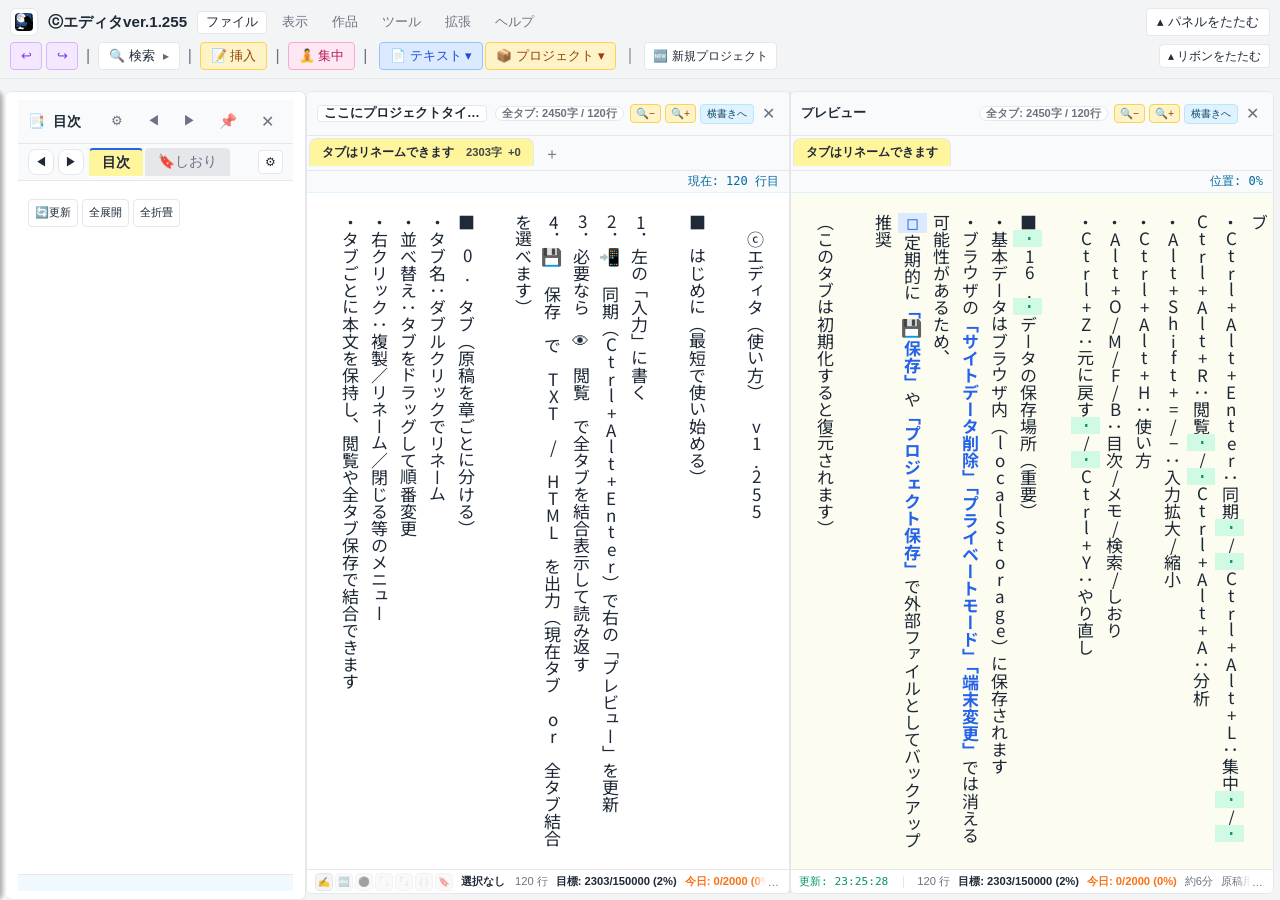
==== index.html @ 67fa09de "v1.255: コンテキストメニュー閉じ・スクロールバー重なり修正・目次グループ対応 - グループ追加時にコンテキストメニューを先に閉じるよう修正 - タブスクロールバーにpadding-bottom" ====
<!DOCTYPE html>
<html lang="ja">
<head>
<script>(function(){try{document.documentElement.classList.add('cc-boot');}catch(e){}})();</script>
<meta charset="UTF-8">
<link rel="icon" type="image/png" sizes="16x16" href="icons/favicon-16.png">
<link rel="icon" type="image/png" sizes="32x32" href="icons/favicon-32.png">
<link rel="apple-touch-icon" sizes="192x192" href="icons/icon-192.png">
<meta name="viewport" content="width=device-width, initial-scale=1.0">
<title>ⓒエディタ v1.255</title>
<link href="https://fonts.googleapis.com/css2?family=Shippori+Mincho&family=Noto+Sans+JP&family=Zen+Old+Mincho&family=M+PLUS+Rounded+1c&family=Yuji+Syuku&display=swap" rel="stylesheet">

<style>
    
/* ===== Boot (prevent panel flicker on load) ===== */
html.cc-boot #structure-panel,
html.cc-boot #character-panel,
html.cc-boot #world-panel,
html.cc-boot #terms-panel,
html.cc-boot #memo-panel,
html.cc-boot #outline-panel,
html.cc-boot #search-panel,
html.cc-boot #resizer-structure,
html.cc-boot #resizer-character,
html.cc-boot #resizer-world,
html.cc-boot #resizer-terms,
html.cc-boot #resizer-memo,
html.cc-boot #resizer-outline,
html.cc-boot #resizer-search {
  transition: none !important;
}

/* ===== Unified panel header controls ===== */
  /* Hide '左右入替' button; accessible via header right-click menu */
  .panel-swap-btn{ display:none !important; }

  /* Panel header context menu (for hidden utilities like 左右切替) */
  #cc-panel-header-menu{
    position: fixed;
    z-index: 99999;
    min-width: 160px;
    background: var(--panel-bg);
    border: 1px solid var(--border-color);
    border-radius: 10px;
    box-shadow: 0 10px 30px rgba(0,0,0,0.12);
    padding: 6px;
    display: none;
  }
  body.theme-dark #cc-panel-header-menu{ box-shadow: 0 12px 34px rgba(0,0,0,0.45); }
  #cc-panel-header-menu .cc-menu-item{
    width: 100%;
    display:flex;
    align-items:center;
    justify-content: space-between;
    gap: 10px;
    padding: 8px 10px;
    border: 1px solid transparent;
    border-radius: 8px;
    background: transparent;
    cursor: pointer;
    font-size: 0.85rem;
    color: var(--text-color);
  }
  #cc-panel-header-menu .cc-menu-item:hover{
    background: rgba(0,0,0,0.04);
    border-color: rgba(0,0,0,0.08);
  }
  body.theme-dark #cc-panel-header-menu .cc-menu-item:hover{
    background: rgba(255,255,255,0.06);
    border-color: rgba(255,255,255,0.10);
  }
  #cc-panel-header-menu .cc-menu-hint{ color: var(--text-muted); font-size: 0.75rem; }
.settings-section{
  border: none;
  border-radius: 0;
  padding: 0;
  margin-bottom: 14px;
  background: transparent;
}
body.theme-dark .settings-section{ background: transparent; }
.settings-section summary{
  cursor: pointer;
  font-weight: 700;
  font-size: 0.85rem;
  list-style: none;
  display:flex;
  align-items:center;
  gap:8px;
  padding: 2px 0 4px;
}
.settings-section summary::-webkit-details-marker{ display:none; }
.settings-section summary::before{
  content: '▸';
  display:inline-block;
  transform: translateY(-1px);
  transition: transform 0.2s ease;
  color: var(--text-muted);
}
.settings-section[open] summary::before{ transform: rotate(90deg); }
.settings-section-body{
  margin-top: 4px;
  display:flex;
  flex-direction: row;
  flex-wrap: wrap;
  align-items: flex-start;
  gap: 12px;
}
.settings-section .setting-group{ margin: 0; }
.setting-subtitle{
  font-size: 0.82rem;
  font-weight: 700;
  color: var(--text-muted);
  margin: 2px 0 6px;
}
.panel-header{
  padding: var(--panel-header-padding-y) var(--panel-header-padding-x);
  height: var(--panel-header-height);
  min-height: var(--panel-header-height);
  box-sizing: border-box;
  line-height: 1;
  border-bottom: 1px solid var(--border-color);
  font-weight: bold;
  display:flex;
  justify-content: space-between;
  align-items:center;
  font-size: 0.85rem;
  flex-wrap: nowrap;
  gap: 6px;
}


.panel-header > span{ display:inline-flex; align-items:center; gap:6px; line-height:1; }
.panel-controls{
  display:flex;
  align-items:center;
  gap: 6px;
  flex-wrap: nowrap;
}
.panel-controls .panel-neighbor-swap-btn{
  font-size: 0.8rem;
  letter-spacing: -1px;
}

/* Icon/utility buttons in headers */
.btn.panel-icon-btn,
.panel-header .panel-icon-btn,
.panel-pin-btn.panel-icon-btn,
.panel-close-btn.panel-icon-btn{
  min-width: 30px;
  height: 30px;
  padding: 0 8px;
  display: inline-flex;
  align-items: center;
  justify-content: center;
  line-height: 1;
  border-radius: 8px;
}
.panel-header .panel-icon-btn{ background: transparent; border:1px solid transparent; color: var(--text-muted); cursor:pointer; }
.panel-header .panel-icon-btn:hover{ background: rgba(0,0,0,0.04); border-color: rgba(0,0,0,0.08); }
body.theme-dark .panel-header .panel-icon-btn:hover{ background: rgba(255,255,255,0.06); border-color: rgba(255,255,255,0.10); }

/* Save button icon baseline fix */
.btn .btn-icn{
  display:inline-flex;
  align-items:center;
  justify-content:center;
  line-height:1;
  transform: translateY(-1px);
}
.btn .btn-text{ line-height:1.2; }
.btn.btn-save{
  display:inline-flex;
  align-items:center;
  justify-content:center;
  gap: 6px;
}

:root {
        --active-tab-bg: #fff59d;
        --active-tab-border: #f59e0b;
        --active-tab-text: var(--text-color);
        --bg-color: #f3f4f6; --panel-bg: #ffffff; --border-color: #e5e7eb;
        --preview-bg-color: #fdfcf0; --text-color: #1f2937; --text-muted: #6b7280;
        --header-bg: #f3f4f6; --pane-header-bg: #f9fafb;
        --col-zen-bg: #dbeafe; --col-zen-tx: #2563eb;
        --col-han-bg: #d1fae5; --col-han-tx: #059669;
        --col-mute-bg: transparent; --col-mute-tx: #d1d5db;
        --col-sym-bg: #ede9fe; --col-sym-tx: #7c3aed;
        --layout-padding: 6px;
        --layout-gap: 0px;
        --dock-top: 46px;
        --divider-size: 2px;
        --divider-hit-area: 10px;
        --panel-header-height: 44px;
        --panel-header-padding-y: 8px;
        --panel-header-padding-x: 10px;
        --panel-toolbar-height: 34px;
        --panel-toolbar-padding-y: 4px;
        --panel-toolbar-padding-x: 10px;
        --panel-body-padding-top: 18px;
        --panel-body-pad: 18px 10px 10px 10px;
    }
    body.theme-dark {
        /* ensure character header+toolbar use same tone in dark theme */
        --pane-character-head-strong: var(--pane-character-head);
        --bg-color: #1f2937; --panel-bg: #374151; --border-color: #4b5563;
        --preview-bg-color: #2d3748; --text-color: #f3f4f6; --text-muted: #9ca3af;
        --header-bg: #111827; --pane-header-bg: #4b5563;
        --col-zen-bg: #1e3a5f; --col-zen-tx: #93c5fd;
        --col-han-bg: #14532d; --col-han-tx: #86efac;
        --col-mute-bg: transparent; --col-mute-tx: #6b7280;
        --col-sym-bg: #4c1d95; --col-sym-tx: #c4b5fd;
    }
    body.theme-sepia {
        --bg-color: #f5f0e1; --panel-bg: #faf6eb; --border-color: #d4c4a8;
        --preview-bg-color: #fdf8e8; --text-color: #5c4b37; --text-muted: #8b7355;
        --header-bg: #ebe3d0; --pane-header-bg: #f0e8d8;
    }
    body.theme-blue {
        --bg-color: #e0f2fe; --panel-bg: #f0f9ff; --border-color: #7dd3fc;
        --preview-bg-color: #f0f9ff; --text-color: #0c4a6e; --text-muted: #0369a1;
        --header-bg: #bae6fd; --pane-header-bg: #e0f2fe;
    }
    body.theme-green {
        --bg-color: #dcfce7; --panel-bg: #f0fdf4; --border-color: #86efac;
        --preview-bg-color: #f0fdf4; --text-color: #14532d; --text-muted: #166534;
        --header-bg: #bbf7d0; --pane-header-bg: #dcfce7;
    }
    * { box-sizing: border-box; }
    body {
        margin: 0; padding: 0; font-family: "Helvetica Neue", Arial, sans-serif;
        background: var(--bg-color); color: var(--text-color);
        height: 100vh; overflow: hidden; display: flex; flex-direction: column;
    }
    body.scroll-mode { height: auto; overflow-y: auto; display: block; }
    body.allow-scroll { height: auto; overflow-y: auto; }
    body.focus-mode header, body.focus-mode .controls-wrapper, body.focus-mode .pane-header,
    body.focus-mode .pane-subheader, body.focus-mode #outline-panel { display: none !important; }
    body.focus-mode #pane-preview { display: none !important; }
    body.focus-mode .main-container { padding: 0; }
    body.focus-mode .pane { border-radius: 0; border: none; }
    body.focus-mode #pane-input { flex: 1; width: 100%; padding-bottom: 40px; }
    body.focus-mode #pane-input .pane-footer {
        display: flex !important;
        position: fixed;
        bottom: 0;
        left: 0;
        right: 0;
        transform: none;
        background: rgba(0,0,0,0.8);
        color: white;
        padding: 8px 16px;
        border-radius: 0;
        font-size: 0.75rem;
        z-index: 9998;
        gap: 12px;
        justify-content: center;
    }
    body.focus-mode #pane-input .pane-footer span { color: white; }
    /* v1.238: 選択ツールボタンは集中モード用のスタイルで上書き（白on白を防止） */
    body.focus-mode #pane-input .pane-footer .selection-tool-body button {
        background: rgba(255,255,255,0.12);
        border-color: rgba(255,255,255,0.25);
        color: rgba(255,255,255,0.95);
    }
    body.focus-mode #pane-input .pane-footer .selection-tool-body button:disabled {
        background: rgba(255,255,255,0.05);
        border-color: rgba(255,255,255,0.1);
        color: rgba(255,255,255,0.3);
        opacity: 1;
    }
    body.focus-mode #pane-preview .pane-footer { display: none !important; }
    body.focus-mode #pane-input .pane-footer .footer-right.is-overflowing::after {
        background: linear-gradient(to right, transparent, rgba(0,0,0,0.8) 50%); color: white;
    }
    .focus-exit-hint {
        position: fixed; bottom: 50px; left: 50%; transform: translateX(-50%);
        background: rgba(0,0,0,0.7); color: white; padding: 8px 16px;
        border-radius: 20px; font-size: 0.8rem; z-index: 9999; display: none;
        opacity: 1; transition: opacity 0.5s ease-out;
    }
    .focus-exit-hint.fade-out { opacity: 0; pointer-events: none; }
    body.focus-mode .focus-exit-hint { display: block; }
    .focus-exit-btn {
        position: fixed;
        top: 10px;
        right: 12px;
        z-index: 9999;
        display: none;
        align-items: center;
        justify-content: center;
        width: 32px;
        height: 32px;
        border-radius: 50%;
        border: 1px solid rgba(255,255,255,0.4);
        background: rgba(0,0,0,0.7);
        color: #fff;
        font-size: 1rem;
        cursor: pointer;
    }
    .focus-exit-btn:hover { background: rgba(0,0,0,0.85); }
    body.focus-mode .focus-exit-btn { display: inline-flex; }

    header {
        background: var(--header-bg);
        padding: 8px 10px;
        display: flex;
        flex-direction: column;
        align-items: stretch;
        flex-shrink: 0;
        border-bottom: 1px solid var(--border-color);
        z-index: 100;
        gap: 6px;
    }
    body.scroll-mode header { position: sticky; top: 0; box-shadow: 0 2px 4px rgba(0,0,0,0.1); }
    h1 { margin: 0; font-size: 1.0rem; color: var(--text-color); margin-right: 15px; }
    .header-left, .header-right { display: flex; align-items: center; flex-wrap: wrap; gap: 4px; }
    .ribbon-row {
        display: flex;
        align-items: center;
        justify-content: space-between;
        gap: 12px;
    }
    .ribbon-left {
        display: flex;
        align-items: center;
        gap: 10px;
        min-width: 0;
        flex: 1;
    }
    .app-icon {
        width: 28px;
        height: 28px;
        border-radius: 6px;
        border: 1px solid var(--border-color);
        background: var(--panel-bg);
        display: inline-flex;
        align-items: center;
        justify-content: center;
        padding: 0;
        cursor: pointer;
        flex-shrink: 0;
    }
    .app-icon img { width: 18px; height: 18px; display: block; border-radius: 4px; }

    .app-icon-img { width: 18px; height: 18px; display: block; border-radius: 4px; }
    .app-icon.has-img .app-emoji-icon { display: none; }
    .app-icon.no-img .app-icon-img { display: none; }
    .app-title {
        font-weight: 600;
        font-size: 0.95rem;
        color: var(--text-color);
        max-width: 280px;
        overflow: hidden;
        text-overflow: ellipsis;
        white-space: nowrap;
    }
    .ribbon-menu {
        display: flex;
        align-items: center;
        flex-wrap: wrap;
        gap: 6px;
        color: var(--text-muted);
        font-size: 0.8rem;
    }
    .ribbon-menu-btn {
        padding: 2px 8px;
        border-radius: 4px;
        border: 1px solid transparent;
        background: transparent;
        color: inherit;
        cursor: pointer;
        font-size: 0.8rem;
        transition: background-color 120ms ease, border-color 120ms ease, color 120ms ease;
    }
    .ribbon-menu-btn:hover {
        background: rgba(0,0,0,0.04);
        border-color: var(--border-color);
        color: var(--text-color);
    }
    .ribbon-menu-btn.active {
        background: var(--panel-bg);
        border-color: var(--border-color);
        color: var(--text-color);
    }
    .ribbon-menu-item {
        padding: 2px 6px;
        border-radius: 4px;
        color: var(--text-muted);
    }
    .ribbon-section {
        display: flex;
        align-items: center;
        flex-wrap: wrap;
        gap: 6px;
    }
    .ribbon-section[data-section]:not(.ribbon-home):not(.is-active) { display: none; }
    .ribbon-section.is-active { display: flex; }
    .ribbon-section + .ribbon-section {
        border-top: 1px solid var(--border-color);
        padding-top: 6px;
    }
    .ribbon-group {
        display: flex;
        align-items: center;
        flex-wrap: wrap;
        gap: 4px;
    }
    .ribbon-settings-select{
        display:flex;
        align-items:center;
        gap: 6px;
        padding: 2px 6px;
        background: var(--panel-bg);
        border: 1px solid var(--border-color);
        border-radius: 6px;
        font-size: 0.75rem;
        color: var(--text-muted);
    }
    .ribbon-settings-select label{
        font-weight: 700;
        font-size: 0.72rem;
        color: var(--text-muted);
    }
    .ribbon-settings-select select{
        min-width: 140px;
        padding: 2px 6px;
        border: 1px solid var(--border-color);
        border-radius: 6px;
        background: var(--panel-bg);
        color: var(--text-color);
        font-size: 0.75rem;
    }
    /* View 内のカテゴリ（入力/プレビュー / パネル）を 1グループ内で共存させる */
    .ribbon-view-pack{ gap: 10px; }
    .ribbon-subgroup{
        display: flex;
        align-items: center;
        flex-wrap: wrap;
        gap: 4px;
    }

    .ribbon-group-label{
        font-size: 0.75rem;
        color: var(--text-muted);
        padding: 2px 6px;
        border: 1px solid var(--border-color);
        border-radius: 999px;
        background: rgba(0,0,0,0.03);
        margin-right: 2px;
        user-select: none;
        white-space: nowrap;
    }

    .ribbon-separator {
        color: var(--text-muted);
        margin: 0 4px;
    }
    .ribbon-home {
        justify-content: space-between;
        width: 100%;
    }
    .ribbon-home-left {
        display: flex;
        align-items: center;
        flex-wrap: wrap;
        gap: 4px;
    }
    .ribbon-toggle { white-space: nowrap; }
    .ribbon-home-toggle {
        padding: 2px 8px !important;
        height: 24px !important;
        min-width: 24px;
        font-size: 0.75rem !important;
        margin-left: auto;
    }
    body.ribbon-collapsed .ribbon-section:not(.ribbon-home) { display: none; }
    body.ribbon-collapsed .ribbon-home { border-top: none; padding-top: 0; }
    body.ribbon-ultra-collapsed .ribbon-row { display: none; }
    body.ribbon-ultra-collapsed .ribbon-section:not(.ribbon-home) { display: none; }
    body.ribbon-ultra-collapsed .ribbon-home { border-top: none; padding-top: 0; }

    /* --- Ribbon inline slot (Insert の右横で入れ替える領域) --- */
    .ribbon-inline-slot {
        display: inline-flex;
        align-items: center;
        gap: 4px;
        flex-wrap: wrap;
        margin-left: 4px;
        min-width: 0;
    }
    .ribbon-inline-slot .ribbon-group {
        display: inline-flex;
        align-items: center;
        gap: 4px;
        flex-wrap: wrap;
    }

    /* 折りたたみ（パネル）: Insert右側の領域を隠す */
    body.ribbon-collapsed #ribbon-inline-slot { display: none; }

    /* 超折りたたみ（リボン）: 上段メニューは消すが、ホーム左（Undo〜挿入）は残す */
    body.ribbon-ultra-collapsed #ribbon-inline-slot { display: none; }

    /* ファイル系ボタンは「挿入の右横」に出すと高さが増えやすいので、スロット内では装飾を軽量化 */
    #ribbon-inline-slot .header-file-group{
        background: transparent;
        padding: 0;
        border-radius: 0;
        margin-left: 0;
        height: 28px;
        align-items: center;
    }
    #ribbon-inline-slot .header-file-dropdown{
        height: 28px;
    }
    #ribbon-inline-slot .header-file-dropdown > .btn{
        height: 28px;
    }
    #ribbon-inline-slot{
        min-height: 28px;
    }

    /* Undo/Redo はアイコンボタンとしてサイズを揃える */
    .btn-undo {
        width: 32px;
        padding: 0 !important;
        justify-content: center;
        font-size: 1rem;
    }


    .btn {
        background: var(--panel-bg); border: 1px solid var(--border-color); padding: 4px 10px;
        cursor: pointer; border-radius: 4px; font-size: 0.8rem; color: var(--text-color);
        transition: all 0.2s; display: inline-flex; align-items: center; gap: 4px;
        height: 28px; line-height: 1; white-space: nowrap;
    }
    .btn:hover {
        background: var(--pane-header-bg);
        border-color: #6b7280;
        box-shadow: 0 1px 2px rgba(0,0,0,0.08);
    }
    .btn:active { transform: translateY(0.5px); }
    .btn:focus-visible { outline: 2px solid rgba(0,0,0,0.18); outline-offset: 1px; }
    .btn.active { background: #e5e7eb; font-weight: bold; border-color: #6b7280; }
    body.theme-dark .btn.active { background: #4b5563; }
    .btn-update { background: #e0f2fe; color: #0369a1; border-color: #7dd3fc; font-weight: bold; }
    .btn-update:hover { background: #bae6fd; }
    .btn-sync { background: #fef9c3; color: #854d0e; border-color: #fde047; font-weight: bold; }
    .btn-sync:hover { background: #fef08a; }
    .btn-save { background: #2563eb; color: white; border: 1px solid #1d4ed8; }
    .btn-save:hover { background: #1d4ed8; color: white; }
    .btn-text-file { background: #dbeafe; color: #1d4ed8; border-color: #93c5fd; }
    .btn-text-file:hover { background: #bfdbfe; }
    .btn-project-file { background: #fef3c7; color: #92400e; border-color: #fcd34d; }
    .btn-project-file:hover { background: #fde68a; }
    .header-file-group {
        display: inline-flex;
        gap: 2px;
        background: var(--pane-header-bg);
        border-radius: 6px;
        padding: 2px;
        margin-left: 4px;
    }
    .header-file-dropdown {
        position: relative;
        display: inline-block;
    }
    .header-file-dropdown-content {
        display: none;
        position: absolute;
        top: 100%;
        left: 0;
        min-width: 140px;
        background: var(--panel-bg);
        border: 1px solid var(--border-color);
        border-radius: 6px;
        box-shadow: 0 4px 12px rgba(0,0,0,0.15);
        z-index: 1000;
        padding: 4px 0;
    }
    .header-file-dropdown.open .header-file-dropdown-content {
        display: block;
    }
    .header-file-dropdown-content .dropdown-item {
        padding: 8px 12px;
        cursor: pointer;
        font-size: 0.85rem;
        display: flex;
        align-items: center;
        gap: 6px;
    }
    .header-file-dropdown-content .dropdown-item:hover {
        background: var(--pane-header-bg);
    }
    /* Panel move dropdown */
    .panel-move-dropdown {
        position: relative;
        display: inline-block;
    }
    .panel-move-dropdown-content {
        display: none;
        position: absolute;
        top: 100%;
        left: 0;
        min-width: 180px;
        background: var(--panel-bg);
        border: 1px solid var(--border-color);
        border-radius: 6px;
        box-shadow: 0 4px 12px rgba(0,0,0,0.15);
        z-index: 1000;
        padding: 4px 0;
    }
    .panel-move-dropdown.open .panel-move-dropdown-content {
        display: block;
    }
    .panel-move-dropdown-content .dropdown-item {
        padding: 6px 12px;
        cursor: pointer;
        font-size: 0.8rem;
        display: flex;
        align-items: center;
        justify-content: space-between;
        gap: 8px;
    }
    .panel-move-dropdown-content .dropdown-item:hover {
        background: var(--pane-header-bg);
    }
    .panel-move-dropdown-content .dropdown-item .move-direction {
        font-size: 0.7rem;
        color: var(--text-muted);
    }
    .btn-reset-input {
        background: #fee2e2; color: #b91c1c; border: 1px solid #fecaca;
        font-weight: bold; padding: 4px 8px;
    }
    .btn-reset-input:hover { background: #fecaca; color: #991b1b; }
    .btn-undo { background: #f3e8ff; color: #7c3aed; border-color: #d8b4fe; }
    .btn-undo:hover { background: #ede9fe; }
    .btn-apply { background: #dcfce7; color: #166534; border-color: #86efac; font-size: 0.7rem; padding: 2px 6px; height: 22px; }
    .btn-apply:hover { background: #bbf7d0; }
    .btn-apply-all { background: #fef3c7; color: #92400e; border-color: #fcd34d; font-weight: bold; }
    .btn-apply-all:hover { background: #fde68a; }
    .btn-focus { background: #fce7f3; color: #be185d; border-color: #f9a8d4; }
    .btn-focus:hover { background: #fbcfe8; }
    .btn-focus.active { background: #be185d; color: white; }
    .btn-analysis { background: #dbeafe; color: #1d4ed8; border-color: #93c5fd; font-weight: bold; }
    .btn-analysis:hover { background: #bfdbfe; }
    .btn-export { background: #fef3c7; color: #92400e; border-color: #fcd34d; font-size: 0.7rem; padding: 2px 6px; }
    .btn-import { background: #e0e7ff; color: #3730a3; border-color: #a5b4fc; font-size: 0.7rem; padding: 2px 6px; }
    #file-input, #settings-file-input, #project-file-input { display: none; }

    .dropdown { position: relative; display: inline-block; }
    .dropdown-btn { background: #fef3c7; color: #92400e; border-color: #fcd34d; }
    .dropdown-content {
        display: none; position: absolute; top: 100%; left: 0;
        background: var(--panel-bg); border: 1px solid var(--border-color);
        border-radius: 4px; box-shadow: 0 2px 8px rgba(0,0,0,0.15);
        z-index: 300; min-width: 160px;
    }
    .dropdown-content.show { display: block; }
    .dropdown-content button {
        display: block; width: 100%; padding: 8px 12px; border: none;
        background: transparent; text-align: left; cursor: pointer;
        font-size: 0.85rem; color: var(--text-color);
    }
    .dropdown-content button:hover { background: #e0f2fe; }
    .dropdown-content a {
        display: block; width: 100%; padding: 8px 12px; border: none;
        background: transparent; text-align: left; cursor: pointer;
        font-size: 0.85rem; color: var(--text-color); text-decoration: none;
    }
    .dropdown-content a:hover { background: #e0f2fe; }
    .sync-dropdown:hover .sync-dropdown-content { display: block; }

    .controls-wrapper { padding: var(--layout-padding) var(--layout-padding) 0 var(--layout-padding); display: flex; flex-direction: column; gap: 6px; flex-shrink: 0; }
    .control-panel {
        background: var(--panel-bg); border: 1px solid var(--border-color); border-radius: 6px;
        padding: 8px 12px; font-size: 0.85rem; display: none;
        box-shadow: 0 1px 2px rgba(0,0,0,0.05); position: relative;
    }
    .control-panel.open { display: flex; animation: slideDown 0.2s ease-out; }
    @keyframes slideDown { from { opacity: 0; transform: translateY(-5px); } to { opacity: 1; transform: translateY(0); } }
    .panel-action-buttons {
        position: absolute; top: 4px; right: 8px; display: flex; align-items: center;
        gap: 6px; z-index: 2;
    }
    .panel-close-btn,
    .panel-pin-btn {
        background: transparent; border: none; color: var(--text-muted); cursor: pointer;
        font-size: 1rem; padding: 4px 6px; line-height: 1; min-width: 22px;
    }
    .panel-close-btn:hover { color: #dc2626; }
    .panel-pin-btn { font-size: 0.9rem; opacity: 0.7; }
    .panel-pin-btn:hover { opacity: 1; }
    .panel-pin-btn.pinned { color: #dc2626; opacity: 1; }

    .panel-drag-handle { cursor: move; }
    .panel-drag-handle.dragging { opacity: 0.6; }


    .panel-dnd-dropzone.drag-over { outline: 2px dashed var(--border-color); outline-offset: -4px; }
    #search-match-info { font-weight: bold; color: #15803d; min-width: 60px; text-align: center; }
    .btn-search-exec { background: #dcfce7; color: #166534; border-color: #86efac; font-weight: bold; }
    .btn-search-reset {
        background: #fee2e2; color: #b91c1c; border: 1px solid #fecaca;
        font-weight: bold;
    }
    .btn-search-reset:hover { background: #fecaca; color: #991b1b; }
    .search-meta { color: var(--text-muted); font-size: 0.85em; }

    #help-bar { background: #fffbeb; border: 1px solid #fcd34d; color: #92400e; line-height: 1.8; flex-direction: column; padding-right: 48px; order: 1; max-height: calc(100vh - 120px); overflow-y: auto; -webkit-overflow-scrolling: touch; }
    #help-bar.open { display: flex; }
    body.theme-dark #help-bar { background: #451a03; border-color: #854d0e; color: #fcd34d; }
    .help-section { margin-bottom: 12px; }
    .help-section:last-child { margin-bottom: 0; }
    .help-title { font-weight: bold; font-size: 0.9rem; margin-bottom: 4px; border-bottom: 1px dashed #fcd34d; padding-bottom: 2px; }

    #settings-bar { margin-bottom: 0; flex-wrap: wrap; gap: 12px; font-size: 0.8rem; padding: 8px 10px 72px; padding-right: 14px; order: 3; max-height: calc(100vh - 100px); overflow-y: auto; position: relative; }
    #settings-bar .panel-action-buttons { right: 2px; }
    .settings-section{ display:block; }
    .setting-group { display: flex; flex-direction: column; gap: 4px; border-right: 1px solid var(--border-color); padding-right: 12px; }
    .setting-group:last-child { border-right: none; }
    .setting-title { font-weight: bold; color: var(--text-muted); margin-bottom: 2px; font-size: 0.75rem; display: flex; align-items: center; gap: 6px; }
    .setting-row { display: flex; align-items: center; gap: 8px; flex-wrap: wrap; }
    .setting-row.vertical { flex-direction: column; align-items: flex-start; gap: 6px; }
    input[type="number"] { width: 50px; }
    .settings-actions {
        position: sticky;
        right: 8px;
        bottom: 8px;
        margin-top: auto;
        display: flex;
        flex-direction: column;
        align-items: flex-end;
        align-self: flex-end;
        gap: 4px;
        text-align: right;
        background: var(--panel-bg);
        padding: 6px;
        border-radius: 6px;
        margin-left: auto;
        z-index: 2;
        box-shadow: 0 4px 12px rgba(0,0,0,0.08);
    }
    .settings-actions-row {
        display: flex; gap: 8px; flex-direction: column;
        align-items: flex-end; justify-content: flex-end;
    }
    .settings-actions-row .btn-apply-all { margin-top: auto; }
    .settings-action-btn { min-width: 140px; justify-content: center; }

    .main-container { display: flex; flex: 1; gap: var(--layout-gap); overflow-x: auto; overflow-y: hidden; overscroll-behavior-x: contain; -webkit-overflow-scrolling: touch; padding: var(--layout-padding); position: relative; max-width: 100vw; width: 100%; box-sizing: border-box; }
    .pane-stack { display: flex; flex: 1; min-width: 0; min-height: 0; gap: 0; }
    .pane-stack.reverse-row { /* flex-direction: row-reverse; */ }
/* reverse-row は order で入れ替えるので flex-direction は変えない */
/* .pane-stack.reverse-row uses order property for swapping */
    body.scroll-mode .main-container { overflow: visible; height: auto; max-height: none; width: 100%; max-width: 100vw; }
    body.scroll-mode .pane-stack { flex-direction: column; width: 100%; }
    body.scroll-mode .pane-stack.reverse-col { flex-direction: column-reverse; }

    .pane {
        flex: 1 1 auto; display: flex; flex-direction: column;
        background: var(--panel-bg); border: 1px solid var(--border-color); border-radius: 6px;
        min-width: 0; min-height: 0; overflow: hidden; position: relative;
    }
    #pane-input { order: 1; }
    #pane-preview { order: 3; }
    .pane-resizer { order: 2; }
    .pane-stack.reverse-row #pane-input { order: 3; }
    .pane-stack.reverse-row #pane-preview { order: 1; }
    .pane.hidden { display: none !important; }
    body.scroll-mode .pane-stack .pane { flex: none; margin-bottom: 15px; min-height: 240px; width: 100%; max-width: 100%; }
    body.scroll-mode .pane-stack .pane:last-child { margin-bottom: 0; }

    /* Pane Resizer */
    .pane-resizer {
        width: var(--divider-hit-area); cursor: col-resize;
        position: relative; flex-shrink: 0; z-index: 5000;
        margin: 0 calc(-1 * (var(--divider-hit-area) / 2));
        display: flex; align-items: center; justify-content: center;
        
        pointer-events: auto;
background: transparent;
    }
    .pane-resizer::before {
        content: "";
        width: var(--divider-size);
        height: 100%;
        background: var(--border-color);
        border-radius: 999px;
    }
    .pane-resizer:hover::before,
    .pane-resizer.resizing::before { background: #3b82f6; }
    body.scroll-mode .pane-stack .pane-resizer {
        width: 100%;
        height: var(--divider-hit-area);
        cursor: row-resize;
        margin: calc(-1 * (var(--divider-hit-area) / 2)) 0;
    }
    body.scroll-mode .pane-stack .pane-resizer::before {
        width: 100%;
        height: var(--divider-size);
    }

    .dock-resizer {
        width: var(--divider-hit-area); cursor: col-resize;
        position: relative; flex-shrink: 0; z-index: 5000;
        margin: 0 calc(-1 * (var(--divider-hit-area) / 2));
        display: none; align-items: center; justify-content: center;
        background: transparent;
    
        pointer-events: auto;
}
    .dock-resizer::before {
        content: "";
        width: var(--divider-size);
        height: 100%;
        background: var(--border-color);
        border-radius: 999px;
    }
    .dock-resizer:hover::before,
    .dock-resizer.resizing::before { background: #3b82f6; }


    /* ===== Modal open: prevent resizer lines from appearing above dialogs ===== */
    body.cc-modal-open .pane-resizer,
    body.cc-modal-open .dock-resizer,
    body.cc-modal-open .dynamic-dock-resizer {
        pointer-events: none !important;
    }
    body.cc-modal-open .pane-resizer::before,
    body.cc-modal-open .dock-resizer::before {
        opacity: 0 !important;
    }

    /* ドック境界の誤操作を減らす（プレビュー｜メモ の境界を優先） */
    #resizer-memo { z-index: 20; }
    #resizer-memo-outline { z-index: 8; width: calc(var(--divider-hit-area) - 6px); }


    .pane-header {
        background: var(--pane-header-bg); padding: 0 10px; color: var(--text-muted); height: 28px;
        display: flex; justify-content: flex-start; align-items: center;
        border-bottom: 1px solid var(--border-color); flex-shrink: 0;
    }
    .pane-title { display: flex; align-items: center; gap: 8px; min-width: 0; flex: 1;}
    .pane-header h2 { margin: 0; font-size: 0.8rem; font-weight: bold; flex: 1; min-width: 0; overflow: hidden;}
    .novel-title-name {
        font-weight: bold; color: var(--text-color);
        background: var(--panel-bg); border: 1px solid var(--border-color);
        border-radius: 4px; padding: 1px 6px;
        cursor: text;
        width: fit-content;
		max-width: 100%;
		min-width: 0;
        overflow: hidden;
        text-overflow: ellipsis;
        white-space: nowrap;
        display: inline-block;
        vertical-align: middle;
    }
    .pane-total-stats {
        font-size: 0.7rem; color: var(--text-muted);
        background: var(--panel-bg); border: 1px solid var(--border-color);
        border-radius: 999px; padding: 1px 6px; white-space: nowrap; flex: 0 0 auto; margin-left: auto;
    }

    /* プレビュー上部（タイトル/タブバー）を羊皮紙っぽい色へ */
    #pane-preview .pane-header,
    #pane-preview .tabs-scroll-wrap {
        background: var(--preview-bg-color);
    }



    /* Tabs Scroll Buttons (Input/Preview/Memo) */
    .tabs-scroll-wrap {
        display: flex; align-items: stretch;
        background: var(--pane-header-bg);
        border-bottom: 1px solid var(--border-color);
        flex-shrink: 0;
        min-height: 32px;
        min-width: 0;
    }
    /* Memo toolbar already has its own background/border */
    .tabs-scroll-wrap.memo-tabs-wrap {
        background: transparent;
        border-bottom: none;
        min-height: auto;
        padding: 0;
    }
.tabs-scroll-wrap.memo-tabs-wrap { width: 100%; }
    .tabs-scroll-wrap.memo-tabs-wrap .memo-tabs { overflow-x: scroll; overflow-y: hidden; }

    /* === Memo tabs: keep scroll arrows on the SAME ROW as tabs (no wrap/shift) === */
    #memo-panel .tabs-scroll-wrap.memo-tabs-wrap{
        display: grid;
        grid-template-columns: 26px 1fr 26px;
        align-items: end;
        column-gap: 4px;
        width: 100%;
    }
    /* Keep buttons in layout always; toggle visibility via .show */
    #memo-panel .tabs-scroll-wrap.memo-tabs-wrap .tab-scroll-btn{
        display: flex !important;
        width: 26px;
        height: 26px;
        align-items: center;
        justify-content: center;
        border-radius: 6px;
        visibility: hidden;
        opacity: 0;
        pointer-events: none;
    }
    #memo-panel .tabs-scroll-wrap.memo-tabs-wrap .tab-scroll-btn.show{
        visibility: visible;
        opacity: 1;
        pointer-events: auto;
    }
    #memo-panel #memo-tabs-container.memo-tabs{
        display: flex;
        flex-wrap: nowrap;
        align-items: flex-end;
        min-width: 0;
    }
    

    .tab-scroll-btn {
        width: 26px;
        flex: 0 0 26px;
        border: none;
        background: transparent;
        cursor: pointer;
        color: var(--text-muted);
        display: none;
        align-items: center;
        justify-content: center;
        user-select: none;
    }
    .tab-scroll-btn:hover { background: var(--panel-bg); color: var(--text-color); }
    .tab-scroll-btn:active { transform: translateY(1px); }
    .tab-scroll-btn.show { display: flex; }
    .tabs-scroll-wrap .input-tabs-container,
    .tabs-scroll-wrap .preview-tabs-container,
    .tabs-scroll-wrap .memo-tabs {
        flex: 1 1 auto;
        min-width: 0;
    }

    /* Input Tabs */
    .input-tabs-container {
        display: flex; align-items: flex-end;
        overflow-x: scroll;
        flex: 1 1 auto;
        min-height: 32px;
        min-width: 0;
        padding: 2px 2px 4px;
        background: transparent;
    }
    .input-tabs-container::-webkit-scrollbar { height: 4px; }
    .input-tabs-container::-webkit-scrollbar-track { background: transparent; }
    .input-tabs-container::-webkit-scrollbar-thumb { background: var(--border-color); border-radius: 3px; }
    .input-tab {
        padding: 5px 12px; font-size: 0.75rem; cursor: pointer;
        border: 1px solid var(--border-color); border-bottom: none;
        border-radius: 8px 8px 0 0;
        background: rgba(0,0,0,0.03); color: var(--text-muted); white-space: nowrap;
        display: inline-flex; align-items: center; gap: 6px;
        transition: all 0.2s; user-select: none;
    }
    body.theme-dark .input-tab { background: rgba(255,255,255,0.04); }
    .input-tab:hover { background: rgba(0,0,0,0.07); }
    body.theme-dark .input-tab:hover { background: rgba(255,255,255,0.10); }
    .input-tab.active { background: var(--panel-bg); color: var(--active-tab-text); font-weight: bold; }
    .input-tab .tab-close {
        font-size: 0.7rem; color: var(--text-muted); cursor: pointer;
        padding: 0 2px; border-radius: 2px; line-height: 1;
    }
    .input-tab .tab-close:hover { background: #fee2e2; color: #dc2626; }
    .input-tab-add {
        padding: 4px 10px; font-size: 1rem; cursor: pointer; border: none;
        background: transparent; color: var(--text-muted); line-height: 1;
    }
    .input-tab-add:hover { color: #2563eb; background: #e0f2fe; }
    .tab-name-input {
        font-size: 0.75rem; padding: 2px 4px; border: 1px solid #2563eb;
        border-radius: 2px; width: 80px; background: var(--panel-bg);
    }
    .novel-title-input {
        font-size: 0.8rem; padding: 2px 4px; border: 1px solid #2563eb;
        border-radius: 2px; width: 160px; background: var(--panel-bg);
    }
    .pane-close-btn {
        background: transparent; border: none; color: var(--text-muted); cursor: pointer;
        font-size: 1rem; padding: 0 4px; line-height: 1;
    }
    .pane-close-btn:hover { color: #dc2626; }
    .pane-actions { display: inline-flex; align-items: center; gap: 4px; }
    .pane-layout-btn {
        background: #e0f2fe; border: 1px solid #bae6fd; color: #0c4a6e;
        cursor: pointer; font-size: 0.65rem; padding: 2px 6px; border-radius: 4px;
    }
    .pane-layout-btn:hover { background: #bae6fd; }
    .pane-zoom-btn {
        background: #fef3c7; border: 1px solid #fcd34d; color: #92400e;
        cursor: pointer; font-size: 0.65rem; padding: 2px 5px; border-radius: 4px;
    }
    .pane-zoom-btn:hover { background: #fde68a; }
    body.theme-dark .pane-zoom-btn { background: #78350f; border-color: #92400e; color: #fef3c7; }
    body.theme-dark .pane-zoom-btn:hover { background: #92400e; }
    .zoom-display {
        font-family: monospace; font-size: 0.7rem; color: #0369a1;
        background: #e0f2fe; padding: 1px 5px; border-radius: 3px;
        cursor: pointer; user-select: none;
    }
    .zoom-display:hover { background: #bae6fd; }
    body.theme-dark .zoom-display { background: #1e3a5f; color: #93c5fd; }
    body.theme-dark .zoom-display:hover { background: #1e40af; }
    .zoom-input {
        font-family: monospace; font-size: 0.7rem; width: 45px;
        padding: 1px 3px; border: 1px solid #2563eb; border-radius: 3px;
        text-align: right; background: var(--panel-bg);
    }
    .pane-subheader {
        background: #f0f9ff; color: #0369a1; font-size: 0.75rem; padding: 2px 10px;
        border-bottom: 1px solid #e0f2fe; text-align: right; font-family: monospace; flex-shrink: 0;
    }
    body.theme-dark .pane-subheader { background: #1e3a5f; color: #93c5fd; border-color: #1e40af; }
    .pane-body { flex: 1; overflow: hidden; position: relative; min-height: 0; }
    #pane-preview .pane-body { background-color: var(--preview-bg-color); }
    .pane-footer {
        padding: 0 8px; font-size: 0.7rem; color: var(--text-muted);
        text-align: right; border-top: 1px solid var(--border-color); background: var(--panel-bg);
        display: flex; justify-content: space-between; align-items: center; gap: 10px; height: 24px;
        flex-wrap: nowrap; flex-shrink: 0; overflow: hidden;
    }
    .pane-footer .footer-left,
    .pane-footer .footer-right {
        display: inline-flex; align-items: center; gap: 8px; flex-wrap: nowrap;
    }
    .pane-footer .footer-left { justify-content: flex-start; flex-shrink: 0; }
    .pane-footer .footer-right { justify-content: flex-start; margin-left: auto; overflow: hidden; flex-shrink: 1; min-width: 0; position: relative; }
    .pane-footer .footer-right > * { flex-shrink: 0; white-space: nowrap; }
    .pane-footer .footer-right.is-overflowing::after {
        content: '…'; position: absolute; right: 0; top: 0; bottom: 0;
        display: flex; align-items: center;
        background: linear-gradient(to right, transparent, var(--panel-bg) 50%);
        padding-left: 16px; padding-right: 2px;
        font-size: 0.7rem; color: var(--text-muted); pointer-events: none;
    }
    .selection-count { font-weight: bold; color: var(--text-color); }
    .progress-wrap{
        display:inline-flex;
        align-items:center;
        gap: 6px;
        font-size: 0.72rem;
    }
    .progress-bar{
        width: 90px;
        height: 6px;
        border-radius: 999px;
        background: rgba(0,0,0,0.08);
        overflow: hidden;
    }
    .progress-bar-fill{
        height: 100%;
        width: 0%;
        background: #38bdf8;
        border-radius: 999px;
        transition: width 0.2s ease;
    }
    .progress-wrap.compact .progress-text{ display:none; }
    .save-timestamp{
        font-size: 0.68rem;
        color: var(--text-muted);
    }
    .net-count { font-weight: bold; color: var(--text-color); background: var(--pane-header-bg); padding: 0 4px; border-radius: 3px; }
    .timestamp { font-family: monospace; color: #059669; }
    .goal-display { font-weight: bold; }
    .goal-0-24 { color: #1f2937; } .goal-25-49 { color: #16a34a; } .goal-50-74 { color: #2563eb; }
    .goal-75-99 { color: #ec4899; } .goal-100 { color: #06b6d4; }
    body.theme-dark .goal-0-24 { color: #f3f4f6; }
    .today-goal { font-weight: bold; color: #f97316; }
    .today-goal.achieved { color: #10b981; }
    .writing-time { color: #8b5cf6; font-weight: bold; }

    .selection-overlay {
        position: absolute; bottom: 30px; left: 50%; transform: translateX(-50%);
        background: transparent; color: transparent; padding: 0;
        border-radius: 0; font-size: 0; font-weight: bold; z-index: 50;
        pointer-events: none; display: none; box-shadow: none;
        width: 0; height: 0; text-align: center;
    }
    .selection-overlay.show { display: block; }

    /* Quick Insert Popup */
    .quick-insert-popup {
        position: fixed; display: none; z-index: 1000;
        background: var(--panel-bg); border: 1px solid var(--border-color);
        border-radius: 8px; box-shadow: 0 4px 12px rgba(0,0,0,0.15);
        padding: 4px; gap: 2px;
    }
    .quick-insert-popup.show { display: flex; }
    .quick-insert-popup button {
        padding: 6px 12px; border: none; background: transparent;
        cursor: pointer; font-size: 0.8rem; border-radius: 4px;
        color: var(--text-color); white-space: nowrap;
    }
    .quick-insert-popup button:hover { background: #e0f2fe; }
    .quick-insert-popup .qip-ruby { color: #dc2626; }
    .quick-insert-popup .qip-bouten { color: #7c3aed; }
    .selection-tool-window{
        position: fixed;
        z-index: 9999;
        bottom: 12px;
        left: 12px;
        background: var(--panel-bg);
        border: 1px solid var(--border-color);
        border-radius: 10px;
        box-shadow: 0 8px 20px rgba(0,0,0,0.12);
        min-width: 120px;
        min-height: 64px;
        display: none;
    }
    .selection-tool-window.show{ display: block; }
    .selection-tool-window.in-footer{
        position: static;
        bottom: auto;
        left: auto;
        min-width: auto;
        min-height: auto;
        background: transparent;
        border: none;
        box-shadow: none;
        padding: 0;
        display: none;
        z-index: auto;
    }
    .selection-tool-window.in-footer.show{ display: inline-flex; }
    .selection-tool-window.in-footer .selection-tool-header{ display: none; }
    .selection-tool-window.in-footer .selection-tool-body{
        padding: 0;
        gap: 2px;
    }
    .selection-tool-window.in-footer .selection-tool-body button{
        width: 18px;
        height: 18px;
        padding: 0;
        font-size: 0.6rem;
        border-radius: 4px;
    }
    .selection-tool-window.in-footer .selection-tool-resize-handle{ display: none; }
    .selection-tool-header{
        display:flex;
        align-items:center;
        justify-content: space-between;
        gap: 8px;
        padding: 8px 10px;
        font-size: 0.8rem;
        font-weight: 700;
        border-bottom: 1px solid var(--border-color);
        cursor: move;
        user-select: none;
    }
    .selection-tool-window.icon-only .selection-tool-header{
        padding: 6px 8px;
        font-size: 0.75rem;
    }
    .selection-tool-header .selection-tool-info{
        font-weight: 500;
        color: var(--text-muted);
        font-size: 0.75rem;
    }
    .selection-tool-body{
        display:flex;
        flex-wrap: wrap;
        gap: 6px;
        padding: 8px;
    }
    .selection-tool-body button{
        background: #f3f4f6;
        border: 1px solid var(--border-color);
        border-radius: 6px;
        padding: 4px 6px;
        font-size: 0.75rem;
        cursor: pointer;
    }
    .selection-tool-window.icon-only .selection-tool-body{
        gap: 4px;
        padding: 6px;
    }
    .selection-tool-window.icon-only .selection-tool-body button{
        width: 34px;
        height: 34px;
        padding: 0;
        display: inline-flex;
        align-items: center;
        justify-content: center;
        font-size: 1rem;
    }
    .selection-tool-window.icon-only .selection-tool-body button .btn-label{
        display: none;
    }
    .selection-tool-window.icon-only .selection-tool-body button .btn-icon{
        line-height: 1;
    }
    /* Footer embed: make icon-only selection tool compact so footer heights match */
    .selection-tool-window.icon-only.in-footer .selection-tool-body{
        gap: 2px;
        padding: 0;
    }
    .selection-tool-window.icon-only.in-footer .selection-tool-body button{
        width: 18px;
        height: 18px;
        padding: 0;
        font-size: 0.6rem;
        border-radius: 4px;
    }

    .selection-tool-body button:disabled{
        opacity: 0.5;
        cursor: not-allowed;
    }
    .selection-tool-body .qip-ruby{ color: #dc2626; }
    .selection-tool-body .qip-bouten{ color: #7c3aed; }
    .selection-tool-resize-handle{
        position: absolute;
        background: transparent;
        z-index: 2;
    }
    .selection-tool-resize-handle.edge{
        width: 10px;
        height: 10px;
    }
    .selection-tool-resize-handle.top,
    .selection-tool-resize-handle.bottom{
        left: 8px;
        right: 8px;
        height: 8px;
        cursor: ns-resize;
    }
    .selection-tool-resize-handle.top{ top: -4px; }
    .selection-tool-resize-handle.bottom{ bottom: -4px; }
    .selection-tool-resize-handle.left,
    .selection-tool-resize-handle.right{
        top: 8px;
        bottom: 8px;
        width: 8px;
        cursor: ew-resize;
    }
    .selection-tool-resize-handle.left{ left: -4px; }
    .selection-tool-resize-handle.right{ right: -4px; }
    .selection-tool-resize-handle.corner{
        width: 12px;
        height: 12px;
    }
    .selection-tool-resize-handle.tl{ top: -6px; left: -6px; cursor: nwse-resize; }
    .selection-tool-resize-handle.tr{ top: -6px; right: -6px; cursor: nesw-resize; }
    .selection-tool-resize-handle.bl{ bottom: -6px; left: -6px; cursor: nesw-resize; }
    .selection-tool-resize-handle.br{ bottom: -6px; right: -6px; cursor: nwse-resize; }

    textarea {
        width: 100%; height: 100%; border: none; outline: none; resize: none;
        padding: 20px; background: transparent; font-family: inherit; line-height: inherit; font-size: inherit;
        white-space: pre-wrap; word-wrap: break-word; z-index: 2; position: relative; color: var(--text-color);
        overflow: auto; box-sizing: border-box;
    }
    textarea::selection { background-color: #bae6fd; color: #000; }
    .vertical-mode textarea { overflow-x: auto; overflow-y: hidden; }
    textarea.typewriter-mode { padding-bottom: 45%; }
    .vertical-mode textarea.typewriter-mode { padding-bottom: 20px; padding-left: 45%; }
    #input-mirror-container {
        position: absolute; top: 0; left: 0; right: 0; bottom: 0;
        visibility: hidden; pointer-events: none;
        white-space: pre-wrap; word-wrap: break-word; overflow: hidden; padding: 20px; box-sizing: border-box;
    }
    .vertical-mode textarea, .vertical-mode #input-mirror-container { writing-mode: vertical-rl; text-orientation: upright; }

    #preview-scroll { width: 100%; height: 100%; padding: 20px; scroll-behavior: smooth; overflow-x: auto; overflow-y: auto; box-sizing: border-box; min-width: 0; position: relative; }
    #preview-scroll.vertical-mode { overflow-x: auto !important; overflow-y: hidden !important; height: 100%; width: 100%; max-width: 100%; }
    #preview-scroll.vertical-mode #preview-content { writing-mode: vertical-rl; text-orientation: upright; min-height: 100%; width: max-content; max-width: none; }
    #preview-content { word-wrap: break-word; overflow-wrap: break-word; word-break: break-word; color: var(--text-color); max-width: 100%; min-width: 0; box-sizing: border-box; }
    body.scroll-mode #preview-scroll { height: 100%; overflow-y: auto; }
    body.scroll-mode #preview-scroll.vertical-mode { overflow-x: auto !important; }
    #pane-preview .pane-body { overflow: auto; }

    /* Preview Tabs */
    .preview-tabs-container {
        display: flex; align-items: flex-end;
        overflow-x: scroll;
        flex: 1 1 auto;
        min-height: 32px;
        min-width: 0;
        padding: 2px 2px 4px;
        background: transparent;
    }
    .preview-tabs-container::-webkit-scrollbar { height: 4px; }
    .preview-tabs-container::-webkit-scrollbar-track { background: transparent; }
    .preview-tabs-container::-webkit-scrollbar-thumb { background: var(--border-color); border-radius: 3px; }
    .preview-tab {
        padding: 5px 12px; font-size: 0.75rem; cursor: pointer;
        border: 1px solid var(--border-color); border-bottom: none;
        border-radius: 8px 8px 0 0;
        background: rgba(0,0,0,0.03); color: var(--text-muted); white-space: nowrap;
        display: inline-flex; align-items: center;
        transition: all 0.2s; user-select: none;
    }
    body.theme-dark .preview-tab { background: rgba(255,255,255,0.04); }
    .preview-tab:hover { background: rgba(0,0,0,0.07); }
    body.theme-dark .preview-tab:hover { background: rgba(255,255,255,0.10); }
    .preview-tab.active { background: var(--panel-bg); color: var(--text-color); font-weight: bold; }
    #pane-preview .pane-title h2 { color: var(--text-color); font-weight: 700; }
    #pane-preview .preview-tab { color: var(--text-color); }
    #pane-preview .preview-tab:not(.active) { opacity: 0.75; }

    ruby { ruby-align: space-between; ruby-position: over; }
    rt { color: #555; user-select: none; font-size: 0.5em; }
    body.theme-dark rt { color: #aaa; }
    .bouten-ruby rt { font-size: 0.8em; font-weight: bold; color: #333; transform: translateY(10%); }
    body.theme-dark .bouten-ruby rt { color: #eee; }
    .space-zen, .space-han { display: inline-block; font-family: monospace; color: var(--col-mute-tx); background-color: var(--col-mute-bg); }
    .space-han { min-width: 0.3em; text-align: center; }
    .highlight-active .space-zen { background-color: var(--col-zen-bg); color: var(--col-zen-tx); }
    .highlight-active .space-han { background-color: var(--col-han-bg); color: var(--col-han-tx); }
    .symbol-hl { background-color: var(--col-sym-bg); color: var(--col-sym-tx); font-weight: bold; }
    .bracket-blue { color: #2563eb; font-weight: bold; }
    .bracket-green { color: #059669; font-weight: bold; }
    .underline-text { text-decoration: underline; text-decoration-color: #dc2626; text-underline-offset: 2px; }

    /* Memo Panel */
    #memo-panel {
        position: fixed; top: var(--dock-top); left: 0; bottom: 0; width: 300px;
        background: #fefce8; border-right: 1px solid #fcd34d;
        box-shadow: 2px 0 5px rgba(0,0,0,0.1);
        z-index: 200; transform: translateX(-100%); transition: transform 0.3s ease;
        display: flex; flex-direction: column;
    }
    body.theme-dark #memo-panel { background: #422006; border-color: #854d0e; }
    #memo-panel.open { transform: translateX(0); }
    /* memo: 右側（未ドック時） */
    .main-container.memo-right:not(.memo-docked) #memo-panel{ left:auto; right:0; border-right:none; border-left: 1px solid #fcd34d; box-shadow: -2px 0 5px rgba(0,0,0,0.1); transform: translateX(100%); }
    .main-container.memo-right:not(.memo-docked) #memo-panel.open{ transform: translateX(0); }

    .main-container.memo-docked #memo-panel {
        position: relative; top: auto; left: auto; bottom: auto;
        transform: none; box-shadow: none; z-index: 1; display: none;
        flex: 0 0 auto; overflow: auto;
        min-width: 0; max-width: 45vw; width: 300px;
        border-right: 1px solid #fcd34d; border-left: none;
        order: -10; /* デフォルトで左側 */
    }
    .main-container.memo-docked #memo-panel.open { display: flex; }
    .main-container.memo-docked.memo-right #memo-panel { order: 10; border-right: none; border-left: 1px solid #fcd34d; }
    /* ---- Docked panels: honor per-panel side (structure/character/world) ---- */
    .main-container.structure-docked.structure-right #structure-panel {
        order: 6;
        border-right: none; border-left: 1px solid #a5b4fc;
    }
    .main-container.world-docked.world-right #world-panel {
        order: 7;
        border-right: none; border-left: 1px solid #6ee7b7;
    }
    .main-container.character-docked.character-right #character-panel {
        order: 5;
        border-right: none; border-left: 1px solid #f9a8d4;
    }

    .main-container.memo-docked #memo-panel.open ~ #resizer-memo { display: flex; }
    .main-container.memo-docked.memo-right #resizer-memo { order: 9; }
    .main-container.memo-docked:not(.memo-right) #resizer-memo { order: -9; }
body.theme-dark #memo-panel .panel-header { background: #713f12; border-color: #854d0e; }
.panel-controls label { display: inline-flex; align-items: center; gap: 4px; }
body.theme-dark body.theme-dark .memo-tab { background: #a16207; border-color: #d97706; color: #fef3c7; }
    body.theme-dark .memo-tab.active { background: #1f2937; border-bottom-color: #1f2937; }
    body.theme-dark .memo-tab-add { border-color: #f59e0b; color: #fbbf24; }
    .memo-tabs {
        display: flex; gap: 4px; flex: 1; overflow-x: scroll;
        align-items: flex-end; padding: 2px 2px 4px; min-height: 24px; min-width: 0;
    }
    .memo-tabs::-webkit-scrollbar { height: 4px; }
    .memo-tabs::-webkit-scrollbar-track { background: transparent; }
    .memo-tabs::-webkit-scrollbar-thumb { background: #fcd34d; border-radius: 3px; }
    .memo-tab {
        padding: 2px 8px; font-size: 0.75rem; background: #fff3b3; border: 1px solid #f59e0b;
        border-radius: 4px 4px 0 0; cursor: pointer; white-space: nowrap;
        display: inline-flex; align-items: center; gap: 4px;
    }
    .memo-tab.active { background: #ffffff; border-bottom-color: #ffffff; }
    .memo-tab-add { background: transparent; border: 1px dashed #f59e0b; color: #92400e; }
    .memo-tab .tab-close {
        margin-left: 2px; padding: 0 4px; border-radius: 4px; font-size: 0.65rem;
    }
    .memo-tab .tab-close:hover { background: #fee2e2; color: #dc2626; }
    .memo-tab.dragging, .input-tab.dragging { opacity: 0.5; }
    .memo-file-btns { display: flex; gap: 2px; }
    #memo-area {
        flex: 1; width: 100%; padding: 12px; border: none; resize: none;
        font-size: 0.9rem; line-height: 1.6; background: transparent;
        font-family: inherit; color: var(--text-color); box-sizing: border-box;
    }
    #memo-area:focus { outline: none; }
    .panel-body.memo-body{ display:flex; flex-direction:column; min-height:0; }
    .panel-body.memo-body #memo-tabs-wrap{ flex:0 0 auto; }
    .panel-body.memo-body #memo-area{ flex:1 1 auto; min-height: 220px; }
    .panel-body.memo-body #memo-cards-wrap{ flex:1 1 auto; min-height:0; }

    .memo-footer {
        padding: 4px 10px; background: #fef3c7; border-top: 1px solid #fcd34d;
        text-align: right;
    }
    body.theme-dark .memo-footer { background: #713f12; border-color: #854d0e; }
    body.focus-mode #memo-panel { display: none !important; }
    body.focus-mode #search-panel { display: none !important; }

    #search-panel {
        position: fixed; top: var(--dock-top); right: 0; bottom: 0; width: 320px;
        background: var(--panel-bg); border-left: 1px solid var(--border-color);
        box-shadow: -2px 0 5px rgba(0,0,0,0.1);
        z-index: 200; transform: translateX(100%); transition: transform 0.3s ease;
        display: flex; flex-direction: column;
    }
    #search-panel.open { transform: translateX(0); display: flex !important; }
    .main-container.search-docked #search-panel {
        position: relative; top: auto; right: auto; bottom: auto;
        transform: none; box-shadow: none; z-index: 1; display: none;
        flex: 0 0 auto; overflow: auto;
        min-width: 0; max-width: 45vw; width: 320px;
        border-left: 1px solid var(--border-color); border-right: none;
        order: 8;
    }
    .main-container.search-docked #search-panel.open { display: flex; }
    .main-container.search-docked.search-left #search-panel { order: -8; border-left: none; border-right: 1px solid var(--border-color); }
    .main-container.search-docked #search-panel.open ~ #resizer-search { display: flex; }
    .main-container.search-docked.search-left #resizer-search { order: -7; }
    .main-container.search-docked:not(.search-left) #resizer-search { order: 7; }

    #outline-panel {
        position: fixed; top: var(--dock-top); right: 0; bottom: 0; width: 300px;
        background: var(--panel-bg); border-left: 1px solid var(--border-color);
        box-shadow: -2px 0 5px rgba(0,0,0,0.1);
        z-index: 200; transform: translateX(100%); transition: transform 0.3s ease;
        display: flex; flex-direction: column;
    }
    #outline-panel.open { transform: translateX(0); }
    /* outline: 左側（未ドック時） */
    .main-container.outline-left:not(.outline-docked) #outline-panel{ right:auto; left:0; border-left:none; border-right: 1px solid var(--border-color); box-shadow: 2px 0 5px rgba(0,0,0,0.1); transform: translateX(-100%); }
    .main-container.outline-left:not(.outline-docked) #outline-panel.open{ transform: translateX(0); }

    .main-container.outline-docked #outline-panel {
        position: relative; top: auto; right: auto; bottom: auto;
        transform: none; box-shadow: none; z-index: 1; display: none;
        flex: 0 0 auto; overflow: auto;
        min-width: 0; max-width: 45vw; width: 300px;
        border-left: 1px solid var(--border-color); border-right: none;
        order: 10; /* デフォルトで右側 */
    }
    .main-container.outline-docked #outline-panel.open { display: flex; }
    .main-container.outline-docked.outline-left #outline-panel { order: -10; border-left: none; border-right: 1px solid var(--border-color); }
    .main-container.outline-docked #outline-panel.open + #resizer-outline { display: flex; }
    .main-container.outline-docked.outline-left #resizer-outline { order: -9; }
    .main-container.outline-docked:not(.outline-left) #resizer-outline { order: 9; }
.panel-controls label { display: inline-flex; align-items: center; gap: 4px; }
    .panel-swap-btn {
        display: inline-flex; align-items: center; justify-content: center;
        padding: 2px 6px; font-size: 0.7rem; min-width: 60px;
        opacity: 1; pointer-events: auto; visibility: visible;
    }
    .panel-swap-btn.is-active { opacity: 1; pointer-events: auto; visibility: visible; }
    .expand-level-badge{
        display:inline-flex; align-items:center; justify-content:center;
        width:18px; height:18px; border-radius:6px;
        border:1px solid var(--border-color);
        font-size:0.75rem; line-height:1;
        background: rgba(255,255,255,0.45);
        user-select:none;
    }
    body.theme-dark .expand-level-badge{ background: rgba(0,0,0,0.25); }
    
    .dock-pin-checkbox { display: none; }
    .main-container.dock-split-right #resizer-memo-outline,
    .main-container.dock-split-left #resizer-memo-outline { display: flex; }
    .main-container.dock-split-right #memo-panel { order: 10; }
    .main-container.dock-split-right #resizer-memo-outline { order: 11; }
    .main-container.dock-split-right #outline-panel { order: 12; }
    .main-container.dock-split-left #memo-panel { order: -12; }
    .main-container.dock-split-left #resizer-memo-outline { order: -11; }
    .main-container.dock-split-left #outline-panel { order: -10; }
    .outline-tabs { display: flex; border-bottom: 1px solid var(--border-color); }
    .outline-tab {
        flex: 1; padding: 8px; text-align: center; cursor: pointer;
        background: var(--pane-header-bg); border: none; font-size: 0.8rem;
        color: var(--text-muted); transition: all 0.2s;
    }
    .outline-tab:hover { background: var(--panel-bg); }
    .outline-tab.active { background: var(--panel-bg); color: var(--text-color); font-weight: bold; border-bottom: 2px solid #2563eb; }
    .outline-content { flex: 1; overflow: auto; padding: 10px; }
    .outline-tab-content { display: none; }
    .outline-tab-content.active { display: block; }
    .outline-item {
        padding: 6px 8px; border-bottom: 1px solid var(--border-color); cursor: pointer;
        color: var(--text-color); font-size: 0.85rem; display: flex; align-items: center;
        white-space: nowrap; min-width: 0; width: 100%;
    }
    .outline-item:hover { background: #e0f2fe; color: #0284c7; }
    body.theme-dark .outline-item:hover { background: #1e3a5f; }
    .outline-level-group { font-weight: bold; font-size: 0.8rem; padding-left: 4px; margin-top: 6px; }
    .outline-level-group:first-child { margin-top: 0; }
    .outline-level-1 { font-weight: bold; background: var(--pane-header-bg); border-left: 4px solid #6b7280; }
    .outline-level-2 { padding-left: 20px; border-left: 3px solid #9ca3af; }
    .outline-level-3 { padding-left: 35px; border-left: 2px solid #d1d5db; font-size: 0.8rem; }
    .outline-toggle { cursor: pointer; margin-right: 6px; font-size: 0.7rem; width: 14px; text-align: center; color: var(--text-muted); flex-shrink: 0; }
    .outline-toggle:hover { color: #2563eb; }
    .outline-text { flex: 1; white-space: nowrap; overflow: hidden; text-overflow: ellipsis; }
    .outline-tab-label { font-size: 0.7rem; color: var(--text-muted); margin-right: 6px; }
    .outline-char-count { margin-left: auto; font-size: 0.7rem; color: var(--text-muted); background: var(--pane-header-bg); padding: 1px 6px; border-radius: 10px; flex-shrink: 0; }
    .outline-empty { color: var(--text-muted); font-style: italic; }
    .outline-hidden { display: none !important; }
    .outline-summary { padding: 8px 10px; background: #f0f9ff; border-top: 1px solid var(--border-color); font-size: 0.75rem; color: #0369a1; }
    body.theme-dark .outline-summary { background: #1e3a5f; color: #93c5fd; }

    .bookmark-item { padding: 8px; border-bottom: 1px solid var(--border-color); cursor: pointer; display: flex; align-items: center; gap: 8px; font-size: 0.85rem; min-width: 0; width: 100%; }
    .bookmark-item:hover { background: #fef3c7; }
    .bookmark-text { flex: 1; white-space: nowrap; overflow: hidden; text-overflow: ellipsis; }
    .panel-state-icon { font-size: 0.75rem; opacity: 0.7; margin-left: 4px; }
    
    /* Panel toggle state (open/front) */
    .btn.panel-toggle.is-open { filter: brightness(1.08); }
    .btn.panel-toggle.is-front { outline: 2px solid rgba(99,102,241,0.55); outline-offset: 1px; }
    .btn.panel-toggle.is-pinned { /* pinned state */ }
.bookmark-delete { color: #dc2626; cursor: pointer; font-size: 0.8rem; }
    .bookmark-delete:hover { color: #b91c1c; }
    .bookmark-add-btn { width: 100%; padding: 8px; background: #fef3c7; border: 1px dashed #fcd34d; border-radius: 4px; cursor: pointer; font-size: 0.8rem; margin-bottom: 10px; }
    .bookmark-add-btn:hover { background: #fde68a; }
    #bookmark-list { overflow-x: auto; }

    .modal-overlay {
        position: fixed; top: 0; left: 0; right: 0; bottom: 0;
        background: rgba(0,0,0,0.5); z-index: 10050;
        display: none; pointer-events: none; justify-content: center; align-items: center;
    }
    .modal-overlay.show { display: flex; pointer-events: auto; }
    .modal-content {
        background: var(--panel-bg); border-radius: 8px; padding: 20px;
        box-shadow: 0 4px 20px rgba(0,0,0,0.3); max-width: 600px; width: 90%;
        max-height: 80vh; overflow-y: auto; color: var(--text-color);
    }
    
    /* v1.189: shortcut editor draggable/resizable */
    .cc-shortcut-editor.cc-dragging { box-shadow: 0 6px 28px rgba(0,0,0,0.35); }
    .cc-shortcut-editor-header { user-select: none; }
.modal-header { display: flex; justify-content: space-between; align-items: center; margin-bottom: 15px; }
    .modal-header h3 { margin: 0; font-size: 1.2rem; }
    .modal-close { background: none; border: none; font-size: 1.5rem; cursor: pointer; color: var(--text-muted); }
    .modal-close:hover { color: #dc2626; }


    /* Card View Modal Styles (window-like: draggable + resizable) */
    #card-view-modal.modal-overlay.show{
        display: block; /* override flex centering for this modal */
        pointer-events: auto;
    }
    #card-view-modal .card-view-modal-content{
        width: min(900px, 92vw);
        height: min(82vh, 820px);
        max-width: 95vw;
        max-height: 95vh;
        min-width: 360px;
        min-height: 240px;
        overflow: hidden;
        display: flex;
        flex-direction: column;
        position: fixed;
        left: 4vw;
        top: 4vh;
        resize: none; /* custom handles */
    }
    /* Make body follow modal size */
    #card-view-modal .card-view-body{
        padding: 10px 0;
        flex: 1 1 auto;
        overflow-y: auto;
        overflow-x: hidden;
        max-height: none;
        background: var(--panel-bg);
    }
    /* Chrome/Safari: fill the scrollbar corner (prevents L-shaped artifact) */
    #card-view-modal .card-view-body::-webkit-scrollbar-corner{ background: var(--panel-bg); }
    #card-view-modal .card-view-body::-webkit-resizer{ display:none; }

    #card-view-modal .modal-header{
        flex: 0 0 auto;
        cursor: move;
        user-select: none;
    }
    #card-view-modal .card-view-footer{ flex: 0 0 auto; }

    /* Window-like resize handles (all edges / corners) */
#card-view-modal .cc-resize-handle{
    position: absolute;
    background: transparent;
    z-index: 5;
    touch-action: none;
    user-select: none;
}
/* edges */
#card-view-modal .cc-resize-e{ top: 0; right: -6px; width: 14px; height: 100%; cursor: ew-resize; }
#card-view-modal .cc-resize-w{ top: 0; left:  -6px; width: 14px; height: 100%; cursor: ew-resize; }
#card-view-modal .cc-resize-s{ left: 0; bottom: -6px; width: 100%; height: 14px; cursor: ns-resize; }
#card-view-modal .cc-resize-n{ left: 0; top:   -6px; width: 100%; height: 14px; cursor: ns-resize; }
/* corners */
#card-view-modal .cc-resize-se{ right: -6px; bottom: -6px; width: 18px; height: 18px; cursor: nwse-resize; }
#card-view-modal .cc-resize-nw{ left:  -6px; top:    -6px; width: 18px; height: 18px; cursor: nwse-resize; }
#card-view-modal .cc-resize-ne{ right: -6px; top:    -6px; width: 18px; height: 18px; cursor: nesw-resize; }
#card-view-modal .cc-resize-sw{ left:  -6px; bottom: -6px; width: 18px; height: 18px; cursor: nesw-resize; }

    /* Card View Window Frame + Panel Identity (accent color follows panel) */
    #card-view-modal{
        --cv-accent: #3b82f6;
        --cv-accent-soft: #dbeafe;
        --cv-accent-text: #1d4ed8;
    }
    #card-view-modal .card-view-modal-content{
        padding: 0 !important; /* manage padding per region */
        background: var(--panel-bg);
        border-radius: 12px;
        border: 1px solid rgba(0,0,0,0.12);
        border-top: 5px solid var(--cv-accent);
        box-shadow: 0 16px 50px rgba(0,0,0,0.28);
    }
    #card-view-modal .card-view-titlebar{
        margin-bottom: 0;
        padding: 12px 16px;
        border-bottom: 1px solid var(--border-color);
        background: linear-gradient(to bottom, var(--cv-accent-soft), rgba(255,255,255,0));
    }
    #card-view-modal .card-view-titlewrap{
        display: flex;
        align-items: center;
        gap: 10px;
        min-width: 0;
    }
    #card-view-modal #card-view-title{
        margin: 0;
        font-size: 1.1rem;
        white-space: nowrap;
        overflow: hidden;
        text-overflow: ellipsis;
    }
    #card-view-modal .card-view-panel-badge{
        display: inline-flex;
        align-items: center;
        gap: 6px;
        padding: 4px 10px;
        border-radius: 999px;
        font-size: 0.78rem;
        background: var(--cv-accent-soft);
        color: var(--cv-accent-text);
        border: 1px solid rgba(0,0,0,0.08);
        white-space: nowrap;
        flex: 0 0 auto;
    }
    #card-view-modal .card-view-body{
        padding: 12px 16px !important;
    }
    #card-view-modal .card-view-footer{
        padding: 10px 16px;
        border-top: 1px solid var(--border-color);
        background: rgba(0,0,0,0.02);
        display: flex;
        justify-content: flex-end;
        gap: 10px;
    }

    /* resize grip indicator hidden for clean rounded corners */
    #card-view-modal .cc-resize-se::after{ display: none; }

    /* While dragging/resizing: prevent text selection */
    html.cc-window-dragging, html.cc-window-resizing{
        user-select: none;
    }
    html.cc-window-dragging *, html.cc-window-resizing *{
        user-select: none !important;
    }

    @media (max-width: 640px){
        #card-view-modal .card-view-modal-content{
            width: 96vw;
            height: 92vh;
            left: 2vw;
            top: 2vh;
        }
        #card-view-modal .cc-resize-handle{ display: none; }
        #card-view-modal .modal-header{ cursor: default; }
    }

    }

    .card-view-section { margin-bottom: 16px; padding: 12px; background: var(--pane-header-bg); border-radius: 8px; border: 1px solid rgba(0,0,0,0.06); border-left: 4px solid var(--cv-accent, #3b82f6); }
    .card-view-section-title { font-weight: bold; font-size: 0.85rem; color: var(--cv-accent, #3b82f6); margin-bottom: 8px; }
    .card-view-section-content { font-size: 0.95rem; line-height: 1.6; white-space: pre-wrap; word-wrap: break-word; }
    .card-view-tags { display: flex; flex-wrap: wrap; gap: 6px; margin-top: 4px; }
    .card-view-tag { background: var(--cv-accent-soft, #dbeafe); color: var(--cv-accent-text, #1d4ed8); padding: 2px 8px; border-radius: 12px; font-size: 0.8rem; border: 1px solid rgba(0,0,0,0.06); }
    .card-view-tag.role { background: #fef3c7; color: #92400e; }
    .card-view-tag.level { background: #d1fae5; color: #065f46; }
    .card-view-tag.status { background: #ede9fe; color: #5b21b6; }
    .card-view-links { display: flex; flex-wrap: wrap; gap: 4px; }
    .card-view-link { background: #e5e7eb; color: #374151; padding: 2px 8px; border-radius: 10px; font-size: 0.8rem; cursor: pointer; transition: background 0.2s; }
    .card-view-link:hover { background: #3b82f6; color: #fff; }
    .card-view-link[data-panel="character"] { background: #fef3c7; color: #92400e; }
    .card-view-link[data-panel="character"]:hover { background: #f59e0b; color: #fff; }
    .card-view-link[data-panel="world"] { background: #d1fae5; color: #065f46; }
    .card-view-link[data-panel="world"]:hover { background: #10b981; color: #fff; }
    .card-view-link[data-panel="terms"] { background: #fef3c7; color: #92400e; }
    .card-view-link[data-panel="terms"]:hover { background: #f59e0b; color: #fff; }
    .card-view-link[data-panel="terms"] { background: #ede9fe; color: #5b21b6; }
    .card-view-link[data-panel="terms"]:hover { background: #8b5cf6; color: #fff; }
    .card-view-link[data-panel="structure"] { background: #dbeafe; color: #1d4ed8; }
    .card-view-link[data-panel="structure"]:hover { background: #3b82f6; color: #fff; }
    .card-view-footer { margin-top: 16px; padding-top: 12px; border-top: 1px solid var(--border-color); display: flex; justify-content: flex-end; gap: 8px; }
    .card-view-header-badges { display: flex; gap: 8px; margin-bottom: 12px; flex-wrap: wrap; }
    .btn-secondary { background: #6b7280; color: #fff; border: none; padding: 8px 16px; border-radius: 4px; cursor: pointer; }
    .btn-secondary:hover { background: #4b5563; }

    .analysis-section { margin-bottom: 20px; padding: 15px; background: var(--pane-header-bg); border-radius: 6px; }
    .analysis-section h4 { margin: 0 0 10px 0; font-size: 0.95rem; color: #2563eb; }
    .analysis-row { display: flex; justify-content: space-between; padding: 4px 0; border-bottom: 1px dotted var(--border-color); }
    .analysis-row:last-child { border-bottom: none; }
    .analysis-bar { height: 20px; background: #e5e7eb; border-radius: 10px; overflow: hidden; margin: 5px 0; }
    .analysis-bar-fill { height: 100%; border-radius: 10px; transition: width 0.3s; }
    .freq-list { display: flex; flex-wrap: wrap; gap: 8px; }
    .freq-item { background: #dbeafe; color: #1d4ed8; padding: 4px 10px; border-radius: 15px; font-size: 0.8rem; }
    .warning-text { color: #dc2626; font-size: 0.85rem; margin-top: 8px; }

    /* Heatmap styles */
    .heatmap-container { margin: 10px 0; }
    .heatmap-title { font-size: 0.85rem; margin-bottom: 5px; display: flex; justify-content: space-between; align-items: center; }
    .heatmap-legend { font-size: 0.7rem; color: #666; }
    .heatmap-grid { display: flex; flex-wrap: wrap; gap: 2px; }
    .heatmap-cell { width: 20px; height: 20px; border-radius: 3px; cursor: pointer; position: relative; transition: transform 0.1s; }
    .heatmap-cell:hover { transform: scale(1.3); z-index: 5000; }
    .heatmap-cell[data-tooltip]:hover::after { content: attr(data-tooltip); position: absolute; bottom: 100%; left: 50%; transform: translateX(-50%); background: #333; color: #fff; padding: 3px 6px; border-radius: 3px; font-size: 0.7rem; white-space: nowrap; z-index: 100; }
    .heatmap-tabs { display: flex; gap: 5px; margin-bottom: 10px; flex-wrap: wrap; }
    .heatmap-tab { padding: 5px 10px; border: 1px solid var(--border-color); border-radius: 4px; cursor: pointer; font-size: 0.8rem; background: var(--bg-color); }
    .heatmap-tab.active { background: #3b82f6; color: #fff; border-color: #3b82f6; }

    .jump-dialog {
        position: fixed; top: 50%; left: 50%; transform: translate(-50%, -50%);
        background: var(--panel-bg); border: 1px solid var(--border-color);
        border-radius: 8px; padding: 20px; box-shadow: 0 4px 20px rgba(0,0,0,0.3);
        z-index: 1001; display: none;
    }
    .jump-dialog.show { display: block; }
    .jump-dialog h4 { margin: 0 0 15px 0; }
    .jump-dialog input { width: 100%; padding: 8px; border: 1px solid var(--border-color); border-radius: 4px; font-size: 1rem; margin-bottom: 10px; }
    .jump-dialog-buttons { display: flex; gap: 10px; justify-content: flex-end; }

    /* Celebration Fireworks */
    .celebration-overlay {
        position: fixed; top: 0; left: 0; right: 0; bottom: 0;
        pointer-events: none; z-index: 9998; overflow: hidden;
    }
    .celebration-message {
        position: fixed; top: 50%; left: 50%; transform: translate(-50%, -50%);
        background: linear-gradient(135deg, #667eea 0%, #764ba2 100%);
        color: white; padding: 20px 40px; border-radius: 16px;
        font-size: 1.5rem; font-weight: bold; text-align: center;
        box-shadow: 0 10px 40px rgba(102, 126, 234, 0.5);
        z-index: 9999; animation: celebrationPop 0.5s ease-out;
        display: none;
    }
    .celebration-message.show { display: block; }
    .celebration-message .emoji { font-size: 2rem; display: block; margin-bottom: 10px; }
    .celebration-message .sub { font-size: 0.9rem; font-weight: normal; margin-top: 8px; opacity: 0.9; }
    @keyframes celebrationPop {
        0% { transform: translate(-50%, -50%) scale(0); opacity: 0; }
        50% { transform: translate(-50%, -50%) scale(1.1); }
        100% { transform: translate(-50%, -50%) scale(1); opacity: 1; }
    }
    .firework {
        position: absolute; width: 6px; height: 6px; border-radius: 50%;
        animation: fireworkBurst 1.5s ease-out forwards;
    }
    @keyframes fireworkBurst {
        0% { transform: translate(0, 0) scale(1); opacity: 1; }
        100% { transform: translate(var(--tx), var(--ty)) scale(0); opacity: 0; }
    }
    .firework-trail {
        position: absolute; width: 4px; height: 4px; border-radius: 50%;
        animation: fireworkTrail 0.8s ease-out forwards;
    }
    @keyframes fireworkTrail {
        0% { transform: translateY(0); opacity: 1; }
        100% { transform: translateY(var(--rise)); opacity: 0; }
    }

    .save-dialog-overlay {
        position: fixed; top: 0; left: 0; right: 0; bottom: 0;
        background: rgba(0,0,0,0.5); z-index: 10050;
        display: flex; justify-content: center; align-items: center;
    }
    .import-dialog-overlay {
        position: fixed; top: 0; left: 0; right: 0; bottom: 0;
        background: rgba(0,0,0,0.5); z-index: 10001;
        display: none; justify-content: center; align-items: center;
    }
    .import-dialog {
        background: var(--panel-bg);
        border: 1px solid var(--border-color);
        border-radius: 12px;
        padding: 20px;
        min-width: 300px;
        max-width: 400px;
        box-shadow: 0 8px 32px rgba(0,0,0,0.25);
    }
    .import-dialog h3 { margin: 0 0 15px 0; color: var(--text-color); font-size: 1rem; }
    .import-dialog-desc { font-size: 0.85rem; color: var(--text-muted); margin-bottom: 15px; }
    .import-options { display: flex; flex-direction: column; gap: 10px; margin-bottom: 15px; }
    .import-option {
        display: flex; align-items: center; gap: 10px;
        padding: 12px; border: 1px solid var(--border-color);
        border-radius: 8px; cursor: pointer; transition: all 0.15s;
    }
    .import-option:hover { background: var(--pane-header-bg); }
    .import-option.selected { border-color: #3b82f6; background: #eff6ff; }
    body.theme-dark .import-option.selected { background: #1e3a5f; }
    .import-option input { display: none; }
    .import-option-content { flex: 1; display: flex; flex-direction: column; gap: 2px; }
    .import-option-content strong { font-size: 0.9rem; }
    .import-dialog-buttons { display: flex; gap: 10px; justify-content: flex-end; }
    .save-dialog {
        background: var(--panel-bg); border-radius: 8px; padding: 20px;
        box-shadow: 0 4px 20px rgba(0,0,0,0.3); min-width: 300px;
    }
    .save-dialog h3 { margin: 0 0 15px 0; color: var(--text-color); }
    .save-dialog-buttons { display: flex; gap: 10px; justify-content: center; flex-wrap: wrap; }
    .save-dialog-buttons button { padding: 10px 20px; font-size: 1rem; display: inline-flex; align-items: center; justify-content: center; }


    

    .btn-view { background: #ecfeff; color: #0e7490; border-color: #a5f3fc; font-weight: bold; }
    .btn-view:hover { background: #cffafe; }

    /* Reader (All Tabs) Fullscreen */
    #reader-overlay {
        position: fixed; top: 0; left: 0; right: 0; bottom: 0;
        background: var(--bg-color);
        z-index: 5000;
        display: none;
        flex-direction: column;
    }
    #reader-overlay.show { display: flex; }
    #reader-header {
        display: flex; align-items: center; justify-content: space-between;
        padding: 10px 12px;
        background: var(--pane-header-bg);
        border-bottom: 1px solid var(--border-color);
        gap: 10px;
    }
    #reader-title { font-weight: bold; font-size: 0.95rem; display:flex; align-items:center; gap:8px; }
    #reader-controls { display: flex; align-items: center; gap: 8px; flex-wrap: wrap; }
    #reader-scroll {
        flex: 1;
        overflow: auto;
        padding: 14px 16px;
        background: var(--preview-bg);
    }
    #reader-scroll.vertical-mode #reader-content {
        writing-mode: vertical-rl;
        text-orientation: upright;
        min-height: 100%;
        width: max-content;
        max-width: none;
    }
    #reader-content {
        word-wrap: break-word;
        overflow-wrap: break-word;
        word-break: break-word;
        color: var(--text-color);
        max-width: 100%;
        min-width: 0;
        box-sizing: border-box;
        line-height: 1.85;
        font-size: 16px;
        font-family: "Shippori Mincho", serif;
    }
    .reader-section { margin-bottom: 18px; }
    .reader-marker {
        display: inline-block;
        padding: 6px 10px;
        margin: 0 0 10px 0;
        border-radius: 10px;
        border: 1px solid var(--border-color);
        background: #f0f9ff;
        font-weight: bold;
        color: #0369a1;
    }
    body.theme-dark .reader-marker { background: #0b2a3a; color: #7dd3fc; }
    .reader-hint { font-size: 0.8rem; color: var(--text-muted); }

@media print {
        header, .controls-wrapper, .pane-subheader, .pane-footer, #outline-panel, #pane-input, .selection-overlay { display: none !important; }
        body, body.scroll-mode { height: auto; overflow: visible; background: white; }
        .main-container { padding: 0; display: block; }
        .pane-stack { display: block; }
        .pane { border: none; box-shadow: none; height: auto !important; }
        #pane-preview { display: block !important; }
        #pane-preview .pane-header { display: none; }
        #pane-preview .pane-body { overflow: visible; }
        #preview-scroll { padding: 0; height: auto; overflow: visible; }
        #preview-content { font-size: 10.5pt; line-height: 1.8; }
        .vertical-mode #preview-content { writing-mode: horizontal-tb; }
    }

    .input-tab .tab-meta { font-size: 0.70rem; opacity: .85; margin-left: 6px; white-space: nowrap; }
    .input-tab .tab-meta.positive { opacity: 1; font-weight: 700; }

    .search-hits { margin-top: 8px; max-height: 220px; overflow: auto; border: 1px solid var(--border-color); border-radius: 10px; background: var(--panel-bg); padding: 6px; }
    .search-hit { padding: 6px 8px; border-radius: 8px; cursor: pointer; font-size: 0.85rem; }
    .search-hit:hover { background: rgba(59,130,246,.10); }
    .search-hit code { font-family: ui-monospace, SFMono-Regular, Menlo, Consolas, monospace; font-size: 0.82rem; }

    /* Context menus are now dynamically created via JavaScript */

    #ruby-modal { position: fixed; inset: 0; display: none; align-items: center; justify-content: center; z-index: 10000; background: rgba(0,0,0,.35); }
    #ruby-modal .ruby-box { width: min(520px, 92vw); background: var(--panel-bg); color: var(--text-color); border: 1px solid var(--border-color);
        border-radius: 14px; box-shadow: 0 12px 26px rgba(0,0,0,.22); padding: 14px; }
    #ruby-modal .ruby-header { display:flex; align-items:center; justify-content: space-between; gap: 8px; margin-bottom: 10px; }
    #ruby-modal .ruby-header h3 { margin: 0; font-size: 1rem; }
    #ruby-modal .ruby-close { width: 32px; height: 32px; border-radius: 10px; border: 1px solid var(--border-color); background: transparent; cursor: pointer; }
    #ruby-modal .ruby-close:hover { background: rgba(239,68,68,.12); border-color: rgba(239,68,68,.35); }
    #ruby-modal .ruby-target { font-size: .9rem; color: var(--text-muted); margin-bottom: 8px; }
    #ruby-modal input { width: 100%; padding: 10px 12px; border-radius: 10px; border: 1px solid var(--border-color); background: var(--pane-header-bg); color: var(--text-color); }
    #ruby-modal .ruby-actions { display:flex; justify-content:flex-end; gap: 8px; margin-top: 10px; }

    #focus-overlay { position: fixed; inset: 0; display: none; align-items: center; justify-content: center; z-index: 10001; background: rgba(0,0,0,.45); }
    #focus-overlay .focus-box { width: min(980px, 96vw); background: var(--panel-bg); color: var(--text-color); border: 1px solid var(--border-color);
        border-radius: 16px; box-shadow: 0 14px 28px rgba(0,0,0,.25); padding: 14px; }
    #focus-overlay .focus-header { display:flex; align-items:center; justify-content: space-between; gap: 10px; margin-bottom: 10px; }
    #focus-overlay .focus-header h3 { margin:0; font-size: 1rem; }
    #focus-overlay .focus-body { max-height: 76vh; overflow: auto; border: 1px solid var(--border-color); border-radius: 12px; background: var(--preview-bg-color); padding: 10px; }


/* ===== v0.98 nav unified tabs (outline/search/memo) ===== */
#outline-tab-memo #memo-panel{ position:static; width:100%; height:100%; max-height:none; transform:none; box-shadow:none; border:none; }
#outline-tab-memo #memo-panel .panel-close-btn{ display:none !important; }
#outline-tab-memo #memo-panel .panel-pin-btn,
#outline-tab-memo #memo-panel .dock-pin-checkbox,
#outline-tab-memo #memo-panel .panel-swap-btn{ display:none !important; }

    /* Nav jump history buttons */
    .nav-jump-controls{display:flex;gap:4px;align-items:center;}
    .nav-jump-btn{height:26px;min-width:26px;padding:0 6px;border:1px solid var(--border-color);background:var(--panel-bg);color:var(--text-color);border-radius:8px;cursor:pointer;font-size:12px;line-height:1;}
    .nav-jump-btn:disabled{opacity:.4;cursor:not-allowed;}

    /* Jump flash */
    @keyframes ccJumpFlash{0%{box-shadow:0 0 0 0 rgba(250,204,21,0);}20%{box-shadow:0 0 0 6px rgba(250,204,21,.65);}100%{box-shadow:0 0 0 0 rgba(250,204,21,0);}}
    .cc-jump-flash{animation:ccJumpFlash .8s ease;}

    /* Sync mode menu */
    #sync-menu{position:fixed;z-index:9999;display:none;min-width:180px;background:var(--panel-bg);border:1px solid var(--border-color);border-radius:12px;box-shadow:0 12px 30px rgba(0,0,0,.18);overflow:hidden;}
    #sync-menu button{width:100%;text-align:left;padding:10px 12px;border:none;background:transparent;color:var(--text-color);cursor:pointer;font-size:14px;}
    #sync-menu button:hover{background:rgba(59,130,246,.08);}
    #sync-menu .sync-menu-note{padding:8px 12px;font-size:12px;color:var(--text-muted);border-top:1px solid var(--border-color);}

    /* Proof ignore modal */

    /* ===== 構成パネル (Structure Panel) ===== */
    #structure-panel {
        position: fixed; top: var(--dock-top); left: 0; bottom: 0; width: 300px;
        background: var(--pane-structure-bg, #f0f4ff); border-right: 1px solid #a5b4fc;
        box-shadow: 2px 0 5px rgba(0,0,0,0.1);
        z-index: 200; transform: translateX(-100%); transition: transform 0.3s ease;
        display: flex; flex-direction: column;
    }
    .main-container.structure-right #structure-panel {
        left: auto; right: 0;
        border-right: none; border-left: 1px solid #a5b4fc;
        box-shadow: -2px 0 5px rgba(0,0,0,0.1);
        transform: translateX(100%);
    }
    .main-container.structure-right #structure-panel.open { transform: translateX(0); }
    /* structure: 右側（未ドック時） */
    .main-container.structure-right:not(.structure-docked) #structure-panel{ left:auto; right:0; border-right:none; border-left: 1px solid #a5b4fc; box-shadow: -2px 0 5px rgba(0,0,0,0.1); transform: translateX(100%); }
    .main-container.structure-right:not(.structure-docked) #structure-panel.open{ transform: translateX(0); }

    body.theme-dark #structure-panel { background: var(--pane-structure-bg, #1e1b4b); border-color: #4338ca; }
    #structure-panel.open { transform: translateX(0); }
    .main-container.structure-docked #structure-panel {
        position: relative; top: auto; left: auto; bottom: auto;
        transform: none; box-shadow: none; z-index: 1; display: none;
        flex: 0 0 auto; overflow: auto;
        min-width: 0; max-width: 45vw; width: 300px;
        border-right: 1px solid #a5b4fc; border-left: none;
        order: -6; /* 左側に配置（メモ-10の右、入力ペイン1の左） */
    }
    .main-container.structure-docked #structure-panel.open { display: flex; }
    .main-container.structure-docked.structure-right #structure-panel { order: 7; border-right: none; border-left: 1px solid #a5b4fc; }
    .main-container.structure-docked #structure-panel.open ~ #resizer-structure { display: flex; }
    .main-container.structure-docked.structure-right #resizer-structure { order: 5; }
    .main-container.structure-docked:not(.structure-right) #resizer-structure { order: -5; }

    body.focus-mode #structure-panel { display: none !important; }
    body.theme-dark #structure-panel .panel-header { background: var(--pane-structure-head, #312e81); border-color: #4338ca; }
    #structure-panel{ --card-drag-border:#3b82f6; --card-drag-ring: rgba(59,130,246,0.3); --card-toggle-hover-color:#3b82f6; }
/* ===== 用語パネル ===== */
    body.focus-mode #terms-panel { display: none !important; }

    #terms-panel {
        position: fixed; top: var(--dock-top); left: 0; bottom: 0;
        width: 300px; max-width: 45vw;
        background: var(--pane-terms-bg, #fffbe6);
        border-right: 1px solid var(--border-color);
        box-shadow: 2px 0 5px rgba(0,0,0,0.1);
        z-index: 200; transform: translateX(-100%); transition: transform 0.3s ease;
        display: flex; flex-direction: column;
    }
    .main-container.terms-right #terms-panel {
        left: auto; right: 0;
        border-right: none; border-left: 1px solid var(--border-color);
        box-shadow: -2px 0 5px rgba(0,0,0,0.1);
        transform: translateX(100%);
    }
    .main-container.terms-right #terms-panel.open { transform: translateX(0); }
    #terms-panel.open { transform: translateX(0); }

    /* terms: docked */
    .main-container.terms-docked #terms-panel {
        position: relative; top: auto; left: auto; right: auto; bottom: auto;
        transform: none; box-shadow: none; z-index: 1; display: none;
        flex: 0 0 auto; overflow: auto;
        min-width: 0; max-width: 45vw; width: 300px;
        border-right: 1px solid var(--border-color); border-left: none;
        order: -5;
    }
    .main-container.terms-docked #terms-panel.open { display: flex; }
    .main-container.terms-docked.terms-right #terms-panel { order: 8; border-right: none; border-left: 1px solid var(--border-color); }

    .main-container.terms-docked #terms-panel.open + #resizer-terms { display: flex; }
    .main-container.terms-docked.terms-right #resizer-terms { order: 7; }
    .main-container.terms-docked:not(.terms-right) #resizer-terms { order: -4; }
    body.theme-dark #terms-panel .panel-header { background: var(--pane-terms-head, #164e63); border-color: #155e75; }
.terms-content{ flex: 1; overflow: auto; padding: 18px 10px 10px 10px; box-sizing: border-box; }
    .terms-list{ overflow: visible; box-sizing:border-box; }

    /* [v23] Terms pane align with other panes */
    #terms-panel { background: var(--pane-terms-bg, #fffbe6) !important; }
    #terms-panel{ --card-drag-border:#f59e0b; --card-drag-ring: rgba(245,158,11,0.3); }

    /* ===== Card shell (shared) ===== */
    .card-shell{
        background: var(--card-shell-bg, var(--panel-bg));
        border: 1px solid var(--border-color);
        border-radius: 8px;
        margin-bottom: 6px;
        width: 100%;
        max-width: 100%;
        box-sizing: border-box;
        cursor: grab;
        transition: box-shadow 0.2s, transform 0.15s;
        position: relative;
        box-shadow: var(--card-shadow, none);
    }
    .card-shell:hover{ box-shadow: 0 2px 8px rgba(0,0,0,0.1); }

    /* Phase2: common drag states (legacy card classes remain as aliases) */
    .card-shell.dragging{ opacity: 0.5; transform: scale(0.98); cursor: grabbing; }
    .card-shell.drag-over{ border-color: var(--card-drag-border, var(--border-color)); box-shadow: 0 0 0 2px var(--card-drag-ring, rgba(0,0,0,0.12)); }

    /* ===== Phase4: keep only minimal visual diffs (band/badge/tag/hover/drag) ===== */
    /* per-pane drag accent (you can tweak these 4 values only) */
    #structure-panel { --card-drag-border: #2563eb; --card-drag-ring: rgba(37,99,235,0.28); }
    #character-panel { --card-drag-border: #ec4899; --card-drag-ring: rgba(236,72,153,0.26); }
    #world-panel     { --card-drag-border: #10b981; --card-drag-ring: rgba(16,185,129,0.26); }
    #terms-panel     { --card-drag-border: #f59e0b; --card-drag-ring: rgba(245,158,11,0.22); }

    /* ===== Phase Header Unified (DOM+CSS) ===== */
    :where(.card-header, .structure-card-header, .character-card-header, .world-card-header, .terms-card-title){
      display: flex;
      justify-content: space-between;
      align-items: center;
      gap: 8px;
      padding: var(--card-head-pad, 8px 10px);
      cursor: pointer;
      border-bottom: 1px solid transparent;
    }
    .card-shell.expanded :where(.card-header, .structure-card-header, .character-card-header, .world-card-header, .terms-card-title),
    .card-shell.expand-1 :where(.card-header, .structure-card-header, .character-card-header, .world-card-header, .terms-card-title),
    .card-shell.expand-2 :where(.card-header, .structure-card-header, .character-card-header, .world-card-header, .terms-card-title),
    .card-shell.expand-3 :where(.card-header, .structure-card-header, .character-card-header, .world-card-header, .terms-card-title){
      border-bottom-color: var(--border-color);
    }
    .card-header button{ cursor: pointer; }

    :where(.card-head-left, .terms-card-head-left){
      display: flex;
      align-items: center;
      gap: 6px;
      min-width: 0;
      flex: 1 1 auto;
    }
    :where(.card-head-right, .terms-card-head-right){
      display: flex;
      align-items: center;
      gap: 6px;
      flex: 0 1 auto;
      min-width: 0;
    }

    :where(.card-select, .structure-select, .character-select, .world-select, .terms-select){
      width: 14px;
      height: 14px;
      cursor: pointer;
      flex-shrink: 0;
    }

    :where(.card-expand-toggle, .structure-expand-toggle, .expand-level-badge){
      cursor: pointer;
      flex-shrink: 0;
      user-select: none;
    }

    /* Hide expand toggle icons - user requested removal */
    .card-toggle, .card-expand-toggle, .structure-expand-toggle {
      display: none !important;
    }

    .card-title{
      flex: 1 1 auto;
      min-width: 0;
      font-weight: 600;
      color: var(--text-color);
      white-space: nowrap;
      overflow: hidden;
      text-overflow: ellipsis;
      font-size: 0.8rem;
    }

    /* Card badges: title-first, progressive ellipsis (CSS; fast)
   - Badges truncate with an ellipsis so users can see it is shortened (e.g., キリシ…)
   - Badge truncation responds automatically to panel/card width (no JS needed)
   - Title area keeps priority; right side is width-capped so it won't steal space
*/
:where(.card-head-right, .terms-card-head-right){
  max-width: 46%;
  min-width: 0;
}
:where(.card-head-right.card-badges, .terms-card-head-right.card-badges){
  overflow: hidden;
}

/* Default badge sizing: keep at least 1 visible char (+ ellipsis), never shrink below that */
:where(.card-badge, .character-role-badge, .world-level-badge, .terms-category-badge, .structure-level-badge, .structure-status){
  flex: 0 1 auto;
  min-width: 2ch; /* ~ 1 char + ellipsis */
  max-width: 100%;
  white-space: nowrap;
  overflow: hidden;
  text-overflow: ellipsis;
}

/* Keep detail icon visible; never shrink */
.card-details-indicator{
  flex: 0 0 auto !important;
  min-width: auto !important;
  max-width: none !important;
}

/* Panel-specific tuning */
.terms-category-badge{ flex-shrink: 2; }
.character-role-badge{ flex-shrink: 2; }
.world-level-badge{ flex-shrink: 2; }

/* Structure: prefer keeping status (草/未など) over level (章/話/シーン)
   - level truncates earlier; status truncates later
*/
.structure-level-badge{ flex-shrink: 3; }
.structure-status{ flex-shrink: 1; }


    /* Card header layout: name priority */
    .card-head-left {
      flex: 1 1 auto;
      min-width: 0;
      overflow: hidden;
    }
    .card-head-right {
      flex: 0 1 auto;
      min-width: 0;
      overflow: hidden;
    }


    

    .title-stack{
      display:flex;
      flex-direction:column;
      min-width:0;
      flex: 1 1 auto;
      line-height: 1.05;
    }
    .title-stack > .card-title{
      display:block;
      flex: 0 0 auto;
    }

/* ===== Character title: show reading above name (ruby-like) ===== */
    .character-title-wrap{
      display:flex;
      flex-direction:column;
      min-width:0;
      flex: 1 1 auto;
      line-height: 1.05;
    }
    .card-title-ruby{
      font-size: 0.65rem;
      color: var(--text-muted);
      margin-bottom: 1px;
      white-space: nowrap;
      overflow: hidden;
      text-overflow: ellipsis;
    }
    /* allow name to stay readable even with ruby */
    .character-title-wrap .character-name{
      display:block;
      white-space: nowrap;
      overflow: hidden;
      text-overflow: ellipsis;
      flex: 0 0 auto;
    }

/* ===== Badge & Tags Unified (Phase: Next) ===== */
    .card-badges{
      display: flex;
      align-items: center;
      gap: 6px;
      flex: 0 1 auto;
      min-width: 0;
      overflow: hidden;
    }

    .card-badge{
      font-size: 0.65rem;
      padding: 2px 6px;
      border-radius: 10px;
      white-space: nowrap;
      flex-shrink: 0;
      border: 1px solid transparent;
      background: var(--badge-bg, rgba(0,0,0,0.06));
      color: var(--badge-fg, var(--text-muted));
    }


    /* Details indicator (shown only when "details" is present) */
    .card-details-indicator{
      font-size: 0.75rem;
      padding: 2px 6px;
      border-radius: 999px;
      background: rgba(0,0,0,0.06);
      color: var(--text-muted);
      border: 1px solid rgba(0,0,0,0.08);
      line-height: 1;
      flex-shrink: 0;
      user-select: none;
    }


/* ===== Header right-side icon priority =====
   - Keep detail icon visible even when badges are long.
   - Prefer truncating category/role badges before truncating title.
*/
:where(.card-head-right, .terms-card-head-right){
  overflow: visible !important;       /* never clip right-side indicators */
  flex: 0 1 auto !important;
  min-width: 0;
}
:where(.card-badge, .character-role-badge, .world-level-badge, .terms-category-badge){
  flex: 0 1 auto !important;          /* allow shrinking */
  min-width: 1.2em !important;        /* can shrink down to ~1 character */
  max-width: 10em;                    /* keep badges from eating the header */
  white-space: nowrap;
  overflow: hidden;
  text-overflow: ellipsis;
}
.card-details-indicator{
  flex: 0 0 auto !important;          /* never shrink */
}
/* Mini badge: show 1 character (no ellipsis) when space is tight */
.cc-badge-mini{
  padding: 2px 4px !important;
  min-width: 1.6em !important;
  max-width: 1.6em !important;   /* 1 full-width char */
  text-overflow: clip !important;
}



    /* Character role badge colors: use parent role class */
    .character-card.role-protagonist .character-role-badge{ --badge-bg:#fce7f3; --badge-fg:#be185d; }
    .character-card.role-heroine .character-role-badge{ --badge-bg:#fdf2f8; --badge-fg:#db2777; }
    .character-card.role-antagonist .character-role-badge{ --badge-bg:#fee2e2; --badge-fg:#b91c1c; }
    .character-card.role-supporting .character-role-badge{ --badge-bg:#e0f2fe; --badge-fg:#0369a1; }
    .character-card.role-mob .character-role-badge{ --badge-bg:#f3f4f6; --badge-fg:#6b7280; }

    /* World level badge colors: use parent level class */
    .world-card.level-major .world-level-badge{ --badge-bg:#d1fae5; --badge-fg:#065f46; }
    .world-card.level-middle .world-level-badge{ --badge-bg:#ecfdf5; --badge-fg:#047857; }
    .world-card.level-detail .world-level-badge{ --badge-bg:#fef3c7; --badge-fg:#92400e; }

    .card-tags{
      display: flex;
      flex-wrap: wrap;
      gap: 4px;
      align-items: center;
      min-width: 0;
    }


    /* ===== Terms card: unified look ===== */
    .terms-card{
        --card-shadow: var(--shadow-soft, 0 1px 2px rgba(0,0,0,0.06));
    }
    .terms-card.expanded .terms-card-title{ border-bottom-color: var(--border-color); }
    .terms-card-body{
        display: none;
        padding: 8px 10px;
        font-size: 0.8rem;
        overflow-x: hidden;
    }
    .terms-card.expanded .terms-card-body,
    .terms-card.expand-1 .terms-card-body,
    .terms-card.expand-2 .terms-card-body{ display: block; }
    .terms-card.expand-1 .terms-linked-section,
    .terms-card.expand-1 .card-linked-section{ display:none !important; }
    .terms-card-meta{ font-size: inherit; color: inherit; margin-bottom: 6px; }
    .terms-card-desc{ white-space: pre-wrap; }
    .terms-card-head-left{
        display:flex;
        align-items:center;
        gap: 8px;
        min-width: 0;
        flex: 1;
    }
    .terms-select{
        width: 14px;
        height: 14px;
        accent-color: #f59e0b;
        cursor: pointer;
        flex-shrink: 0;
    }
    .terms-card-name{
        min-width: 0;
        overflow: hidden;
        text-overflow: ellipsis;
        white-space: nowrap;
    }
    .terms-card, .terms-card .structure-field-label, .terms-card .structure-field-value, .terms-card .card-field-label, .terms-card .card-field-body { font-size: 0.8rem; }

    

    
    /* ===== Card actions (common) ===== */
    .card-actions button{
        padding: 3px 8px;
        font-size: 0.7rem;
        border-radius: 4px;
        border: 1px solid var(--border-color);
        background: var(--panel-bg);
        color: var(--text-color);
        cursor: pointer;
    }
    
    /* Memo card actions (align with other card panels) */
    /* ===== Memo toolbar actions (unify with other card panels) ===== */
    #memo-panel .memo-toolbar { display:flex; align-items:center; gap:6px; flex-wrap:wrap; padding: 4px 6px; }
    #memo-panel .memo-toolbar-actions{ display:flex; flex-wrap:wrap; gap:6px; align-items:center; padding: 0; }
    #memo-panel .memo-toolbar-actions .memo-action-btn{ padding:2px 10px; font-size:0.75rem; line-height:1.2; border-radius:6px; }
    #memo-panel .memo-toolbar-actions .memo-action-btn.danger{ background: rgba(239, 68, 68, 0.10); border-color: rgba(239, 68, 68, 0.25); color:#dc2626; }
    #memo-panel .memo-toolbar-actions .memo-action-btn.danger:hover{ background: rgba(239, 68, 68, 0.15); }

    /* Active memo card highlight */
    #memo-panel .memo-card.active{ outline: 2px solid rgba(59,130,246,0.55); outline-offset: 2px; }

    /* Memo card header aligned with shared card UI */
    #memo-panel .memo-card-header.card-header{ padding: 10px 10px 6px; }
    #memo-panel .memo-card-title-input{ flex:1; min-width: 120px; font-size:0.92rem; font-weight:600; border:1px solid var(--border-color); border-radius:6px; padding:6px 8px; background: var(--panel-bg); color: var(--text-color); }
    #memo-panel .memo-card-head-right .card-badge{ font-size:0.72rem; }

    /* ===== Memo edit modal ===== */
    #memo-edit-modal .memo-edit-modal-content{ width: min(900px, 94vw); height: min(82vh, 760px); display:flex; flex-direction:column; }
    #memo-edit-modal.fullscreen .memo-edit-modal-content{ width: 96vw; height: 96vh; }
    #memo-edit-modal .memo-edit-fields{ padding: 12px; display:flex; flex-direction:column; gap:10px; flex:1; overflow:auto; }
    #memo-edit-modal .memo-edit-fields label{ font-size:0.8rem; color: var(--text-muted); }
    #memo-edit-modal .memo-edit-title-input{ width: 100%; box-sizing:border-box; padding: 8px 10px; border:1px solid var(--border-color); border-radius:8px; background: var(--panel-bg); color: var(--text-color); font-weight:600; }
    #memo-edit-modal .memo-edit-content-input{ width: 100%; flex:1; min-height: 260px; resize: none; box-sizing:border-box; padding: 10px; border:1px solid var(--border-color); border-radius:10px; background: var(--panel-bg); color: var(--text-color); font-family: inherit; }
    #memo-edit-modal .memo-edit-footer{ display:flex; justify-content:flex-end; gap:8px; padding: 10px 12px 12px; border-top:1px solid var(--border-color); }


    .memo-card-actions { display:flex; gap:4px; flex-wrap: wrap; padding: 8px 10px 10px; border-top: 1px dashed var(--border-color); justify-content: flex-start; }
    .memo-card-actions button.btn-delete { background: rgba(239, 68, 68, 0.10); }
        .card-actions button:hover{ background: var(--pane-header-bg); }
    .card-actions .btn-delete{ color: #dc2626; }
    .card-actions .btn-delete:hover{ background: #fee2e2; }

/* ===== Card fields (common) ===== */
    .card-field{ margin-bottom: 6px; }
    .card-field:last-child{ margin-bottom: 0; }
    .card-field-label{
      font-size: 0.7rem;
      color: var(--text-muted);
      margin-bottom: 2px;
    }
    .card-field-body{
      color: var(--text-color);
      line-height: 1.4;
      min-width: 0;
      overflow-wrap: anywhere;
    }

      
    /* tab field should be stacked consistently across panels */
    .card-tab-field{ display:block !important; margin: 6px 0; }
    .card-tab-field .card-field-label{ text-align:left; }
/* linked input tab */
    .card-tab-link{ color:#2563eb; cursor:pointer; }
    .card-tab-link:hover{ text-decoration: underline; }

    /* show tab field only from expand-2+ (keep expand-1 as tags-only) */
    .character-card.expand-1 .card-tab-field,
    .world-card.expand-1 .card-tab-field,
    .terms-card.expand-1 .card-tab-field{ display:none !important; }

    /* inline variant (icon label on the left) */
    .card-field.inline{
      display:flex;
      align-items:flex-start;
      gap: 8px;
      margin: 6px 0;
    }
    .card-field.inline .card-field-label{
      font-size: 0.85rem;
      margin: 0;
      min-width: 28px;
      text-align: center;
      padding-top: 2px;
      opacity: 0.9;
    }
    .card-field.inline .card-field-body{
      margin: 0;
    }

    /* ===== Legacy aliases (safe migration) ===== */
    :where(.structure-field){ margin-bottom: 6px; }
    :where(.structure-field:last-child){ margin-bottom: 0; }
    :where(.structure-field-label){ font-size: 0.7rem; color: var(--text-muted); margin-bottom: 2px; }
    :where(.structure-field-value){ color: var(--text-color); line-height: 1.4; min-width: 0; overflow-wrap:anywhere; }
    :where(.character-field, .world-field){ margin: 6px 0; }
.terms-card-head-right{
        display:flex;
        align-items:center;
        gap: 6px;
        flex-wrap: nowrap;
        justify-content: flex-end;
        min-width: 0;
        overflow: hidden;
    }
    .terms-category-badge{
        font-size: 0.65rem;
        padding: 2px 6px;
        border-radius: 10px;
        white-space: nowrap;
        border: 1px solid var(--border-color);
        background: var(--panel-bg);
        color: var(--text-muted);
    }

    .terms-card-actions{ display: flex; gap: 4px; flex-wrap: wrap; padding: 6px 10px 8px; border-top: 1px dashed var(--border-color); }
    .terms-card .terms-card-actions{ display: flex !important; }
    .terms-linked-section{ margin-top: 8px; display:flex; flex-wrap: wrap; gap: 6px; }
    .terms-linked-item{
        display:inline-flex; align-items:center; gap:4px;
        padding: 2px 8px;
        border-radius: 999px;
        border: 1px solid var(--border-color);
        background: var(--pane-header-bg);
        font-size: 0.72rem;
        max-width: 100%;
        min-width: 0;
        overflow: hidden;
        text-overflow: ellipsis;
        white-space: nowrap;
        cursor: pointer;
    }
    .terms-linked-item:hover{ filter: brightness(0.98); }

    /* edit modal */
    .terms-edit-modal{
        position: fixed; inset: 0;
        background: rgba(0,0,0,0.55);
        z-index: 10050;
        display:none; justify-content:center; align-items:center;
    }
    .terms-edit-box{
        width: min(720px, 92vw);
        max-height: 85vh;
        background: var(--panel-bg);
        border: 1px solid var(--border-color);
        border-radius: 14px;
        overflow:auto;
        box-shadow: 0 10px 30px rgba(0,0,0,0.25);
    }
    .terms-edit-header{
        padding: 12px 14px;
        display:flex; justify-content: space-between; align-items:center;
        border-bottom: 1px solid var(--border-color);
        background: var(--pane-header-bg);
    }
    .terms-edit-header h3{ margin:0; font-size: 1rem; }
    .terms-edit-close{ border: none; background: transparent; cursor:pointer; font-size: 1.1rem; color: var(--text-color); }
    .terms-edit-field{ padding: 12px 14px; }
    .terms-edit-field label{ display:block; font-size: 0.75rem; font-weight:bold; margin-bottom: 6px; color: var(--text-muted); }
    .terms-edit-field input, .terms-edit-field textarea{
        width: 100%;
        border: 1px solid var(--border-color);
        border-radius: 10px;
        background: var(--panel-bg);
        color: var(--text-color);
        padding: 10px;
        font-size: 0.85rem;
    }
    .terms-edit-field textarea{ resize: none; }
    .terms-edit-hint{ font-size: 0.7rem; color: var(--text-muted); }
    .terms-edit-actions{ padding: 12px 14px; display:flex; justify-content:flex-end; gap: 8px; border-top: 1px solid var(--border-color); background: var(--pane-header-bg); }
body.theme-dark .structure-content {
        flex: 1; overflow: auto; padding: 10px;
    }

    .structure-list {
        overflow: visible;
    }

    /* 構成カード */
    .structure-card {
        background: transparent;
    }
    .structure-card.has-custom-color {
        background: transparent;
    }

    /* 階層レベル別スタイル */
    .structure-card.level-chapter {
        border-left: 4px solid #2563eb;
}
    .structure-card.has-custom-color.level-chapter {
        border-left-color: var(--structure-card-accent, #2563eb);
        background: var(--structure-card-bg, var(--panel-bg));
    }
.structure-card.level-episode {
        border-left: 3px solid #3b82f6;
}
    .structure-card.has-custom-color.level-episode {
        border-left-color: var(--structure-card-accent, #3b82f6);
        background: var(--structure-card-bg, var(--panel-bg));
    }
.structure-card.level-scene {
        border-left: 2px solid #60a5fa;
        font-size: 0.9em;
    }
    .structure-card.has-custom-color.level-scene {
        border-left-color: var(--structure-card-accent, #60a5fa);
    }
    .structure-card-header button { cursor: pointer; }
    .structure-select {
        width: 14px; height: 14px; accent-color: #2563eb;
        cursor: pointer; flex-shrink: 0;
    }
	.card-move-group { display: flex; flex-direction: column; gap: 1px; flex-shrink: 0; }
	.card-move-btn {
	        width: 16px;
	        height: 12px;
	        font-size: 8px;
	        padding: 0;
	        border: 1px solid var(--border-color);
	        border-radius: 2px;
	        background: var(--panel-bg);
	        cursor: pointer;
	        display: flex;
	        align-items: center;
	        justify-content: center;
	        color: var(--text-muted);
	    }
	    .card-move-btn:hover { background: var(--card-move-hover-bg, var(--pane-header-bg)); color: var(--card-move-hover-color, var(--text-color)); }
    .structure-card.expanded .structure-card-header {
        border-bottom-color: var(--border-color);
    }

    /* Phase1: common toggle UI (legacy class names stay as aliases) */
    :where(.card-toggle, .structure-toggle, .character-toggle, .world-toggle){
        font-size: 0.7rem;
        color: var(--text-muted);
        width: 14px;
        cursor: pointer;
        flex-shrink: 0;
        display: inline-flex;
        align-items: center;
        justify-content: center;
    }
    :where(.card-toggle:hover, .structure-toggle:hover, .character-toggle:hover, .world-toggle:hover){
        color: var(--card-toggle-hover-color, var(--text-color));
    }


    /* 構成: 展開レベル表示（他パネルと同じ位置/サイズ感に揃える） */
    .structure-expand-toggle {
        font-size: 0.7rem;
        color: var(--text-muted);
        width: 14px;
        cursor: pointer;
        flex-shrink: 0;
        display: inline-flex;
        align-items: center;
        justify-content: center;
    }
    .structure-expand-toggle:hover { color: #3b82f6; }
.structure-title {
        flex: 1; font-weight: 600; color: var(--text-color);
        white-space: nowrap; overflow: hidden; text-overflow: ellipsis;
        font-size: 0.85rem;
    }
    .structure-card.level-chapter .structure-title { font-size: 0.9rem; }

    .structure-status {
        font-size: 0.65rem; padding: 2px 6px; border-radius: 10px;
        white-space: nowrap; flex-shrink: 1;
    }
    .structure-status.status-none { background: #f3f4f6; color: #6b7280; }
    .structure-status.status-draft { background: #fef3c7; color: #92400e; }
    .structure-status.status-revise { background: #dbeafe; color: #1d4ed8; }
    .structure-status.status-done { background: #dcfce7; color: #166534; }
    body.theme-dark .structure-status.status-none { background: #374151; color: #9ca3af; }
    body.theme-dark .structure-status.status-draft { background: #78350f; color: #fcd34d; }
    body.theme-dark .structure-status.status-revise { background: #1e3a8a; color: #93c5fd; }
    body.theme-dark .structure-status.status-done { background: #14532d; color: #86efac; }

    .structure-card-body {
        display: none; padding: 8px 10px; font-size: 0.8rem;
            overflow-x: hidden;
    }
.structure-card.expanded .structure-card-body { display: block; }

    .structure-field { margin-bottom: 6px; }
    .structure-field:last-child { margin-bottom: 0; }
    .structure-field-label {
        font-size: 0.7rem; color: var(--text-muted); margin-bottom: 2px;
    }
    .structure-field-value {
        color: var(--text-color); line-height: 1.4;
    }

    .structure-summary {
        color: var(--text-muted); font-size: 0.8rem;
        display: -webkit-box; -webkit-line-clamp: 2; -webkit-box-orient: vertical;
        overflow: hidden;
    }
    .structure-card.fully-expanded .structure-summary {
        display: block; -webkit-line-clamp: unset; overflow: visible;
    }

    .structure-summary-preview {
        padding: 4px 10px 6px 28px;
        font-size: 0.75rem;
        color: var(--text-muted);
        background: rgba(0,0,0,0.02);
        border-top: 1px dashed var(--border-color);
        white-space: nowrap;
        overflow: hidden;
        text-overflow: ellipsis;
    }
    body.theme-dark .structure-summary-preview {
        background: rgba(255,255,255,0.02);
    }

    .structure-tags {
        display: flex; flex-wrap: wrap; gap: 4px;
    }
    .structure-tag {
        background: #e0f2fe; color: #0369a1; padding: 1px 6px;
        border-radius: 10px; font-size: 0.7rem;
    }
    body.theme-dark .structure-tag { background: #0c4a6e; color: #7dd3fc; }

    .structure-viewpoint {
        display: inline-block; background: #fce7f3; color: #be185d;
        padding: 1px 6px; border-radius: 10px; font-size: 0.7rem;
    }
    body.theme-dark .structure-viewpoint { background: #831843; color: #f9a8d4; }

    .structure-card-actions { display: flex; gap: 4px; flex-wrap: wrap; padding: 8px 10px 10px; border-top: 1px dashed var(--border-color); }
    .structure-card-actions button {
        padding: 3px 8px; font-size: 0.7rem; border-radius: 4px;
        border: 1px solid var(--border-color); background: var(--panel-bg);
        color: var(--text-color); cursor: pointer;
    }
    .structure-card-actions button:hover { background: var(--pane-header-bg); }
    .structure-card-actions .btn-delete { color: #dc2626; }
    .structure-card-actions .btn-delete:hover { background: #fee2e2; }

    /* 折りたたまれた子要素 */
    .structure-card.collapsed .structure-children { display: none; }
    .structure-children { margin-top: 6px; }

    /* リンクされた登場人物・世界観の表示 */
    .structure-linked-section {
        margin-top: 6px;
        padding-top: 6px;
        border-top: 1px dashed var(--border-color);
    }
    .structure-linked-label {
        font-size: 0.65rem;
        color: var(--text-muted);
        margin-bottom: 4px;
    }
    .structure-linked-items {
        display: flex;
        flex-wrap: wrap;
        gap: 4px;
        min-width: 0;
        width: 100%;
        max-width: 100%;
        overflow: hidden;
    }
    .structure-linked-item {
        display: inline-flex;
        align-items: center;
        gap: 3px;
        padding: 2px 8px;
        border-radius: 12px;
        font-size: 0.7rem;
        cursor: pointer;
        transition: all 0.15s;
        white-space: nowrap;
        max-width: 100%;
        min-width: 0;
        overflow: hidden;
        box-sizing: border-box;
        flex: 0 1 auto;
    }
    
    .structure-linked-icon { flex: 0 0 auto; }
    .structure-linked-text {
        min-width: 0;
        overflow: hidden;
        text-overflow: ellipsis;
        white-space: nowrap;
        flex: 1 1 auto;
    }
.structure-linked-item:hover {
        transform: scale(1.05);
        box-shadow: 0 1px 4px rgba(0,0,0,0.15);
    }
    .structure-linked-character {
        background: #fce7f3;
        color: #be185d;
        border: 1px solid #fbcfe8;
    }
    body.theme-dark .structure-linked-character {
        background: #831843;
        color: #f9a8d4;
        border-color: #9d174d;
    }
    .structure-linked-world {
        background: #ecfdf5;
        color: #047857;
        border: 1px solid #a7f3d0;
    }
    body.theme-dark .structure-linked-world {
        background: #064e3b;
        color: #6ee7b7;
        border-color: #047857;
    }

    
    .structure-linked-term {
        background: #fef9c3;
        color: #854d0e;
        border: 1px solid #fde047;
    }
    body.theme-dark .structure-linked-term {
        background: #713f12;
        color: #fde68a;
        border-color: #a16207;
    }
    .structure-linked-structure {
        background: #dbeafe;
        color: #1d4ed8;
        border: 1px solid #bfdbfe;
    }
    body.theme-dark .structure-linked-structure {
        background: #1e3a8a;
        color: #93c5fd;
        border-color: #1d4ed8;
    }

.card-linked-section {
        margin-top: 8px;
        padding-top: 8px;
        border-top: 1px dashed var(--border-color);
        font-size: 0.75rem;
    }
    .card-linked-label {
        font-weight: 600;
        color: var(--text-muted);
        margin-bottom: 4px;
    }
    /* Common section headings inside card bodies */
    .card-section{ margin-top: 6px; }
    .card-section:first-child{ margin-top: 0; }
    .card-section-title{
        font-weight: 600;
        color: var(--text-muted);
        margin-bottom: 4px;
    }
    /* Legacy aliases */
    :where(.structure-linked-label){ font-weight: 600; color: var(--text-muted); margin-bottom: 4px; }

    .card-linked-items {
        display: flex;
        flex-wrap: wrap;
        gap: 4px;
        min-width: 0;
        width: 100%;
        max-width: 100%;
        overflow: hidden;
    }
    .card-linked-item {
        display: inline-flex;
        align-items: center;
        gap: 3px;
        padding: 2px 8px;
        border-radius: 12px;
        font-size: 0.7rem;
        cursor: pointer;
        transition: all 0.15s;
        white-space: nowrap;
        max-width: 100%;
        min-width: 0;
        overflow: hidden;
        box-sizing: border-box;
        flex: 0 1 auto;
        border: 1px solid transparent;
    }
    .card-linked-item:hover {
        transform: scale(1.05);
        box-shadow: 0 1px 4px rgba(0,0,0,0.15);
    }
    .card-linked-character {
        background: #fce7f3;
        color: #be185d;
        border: 1px solid #fbcfe8;
    }
    body.theme-dark .card-linked-character {
        background: #831843;
        color: #f9a8d4;
        border-color: #9d174d;
    }
    .card-linked-world {
        background: #ecfdf5;
        color: #047857;
        border: 1px solid #a7f3d0;
    }
    body.theme-dark .card-linked-world {
        background: #064e3b;
        color: #6ee7b7;
        border-color: #047857;
    }
    .card-linked-term {
        background: #fef9c3;
        color: #854d0e;
        border: 1px solid #fde047;
    }
    body.theme-dark .card-linked-term {
        background: #713f12;
        color: #fde68a;
        border-color: #a16207;
    }
    .card-linked-structure {
        background: #dbeafe;
        color: #1d4ed8;
        border: 1px solid #bfdbfe;
    }
    body.theme-dark .card-linked-structure {
        background: #1e3a8a;
        color: #93c5fd;
        border-color: #1d4ed8;
    }
    .card-linked-badge {
        font-size: 0.6rem;
        padding: 1px 4px;
        border-radius: 6px;
        background: rgba(0,0,0,0.06);
        color: var(--text-muted);
    }
    
    .card-linked-icon {
        flex: 0 0 auto;
    }
    .card-linked-text {
        min-width: 0;
        overflow: hidden;
        text-overflow: ellipsis;
        white-space: nowrap;
        flex: 1 1 auto;
    }
    .card-linked-badge {
        flex: 0 0 auto;
    }
.card-linked-character {
        background: #fce7f3;
        color: #be185d;
        border-color: #f9a8d4;
    }
    .card-linked-world {
        background: #d1fae5;
        color: #065f46;
        border-color: #6ee7b7;
    }
    .card-linked-term{
        background: #fef9c3;
        color: #854d0e;
        border-color: #fde047;
    }

    .card-linked-structure {
        background: #dbeafe;
        color: #1d4ed8;
        border-color: #93c5fd;
    }
    body.theme-dark .card-linked-character {
        background: #831843;
        color: #f9a8d4;
        border-color: #be185d;
    }
    body.theme-dark .card-linked-world {
        background: #064e3b;
        color: #a7f3d0;
        border-color: #047857;
    }
    body.theme-dark .card-linked-structure {
        background: #1e3a8a;
        color: #bfdbfe;
        border-color: #3b82f6;
    }

    /* リンク情報ポップアップ */
    .structure-link-popup {
        position: fixed;
        z-index: 10003;
        background: var(--panel-bg);
        border: 1px solid var(--border-color);
        border-radius: 8px;
        box-shadow: 0 4px 16px rgba(0,0,0,0.2);
        padding: 12px;
        max-width: 320px;
        min-width: 200px;
    }
    .structure-link-popup-header {
        display: flex;
        align-items: center;
        justify-content: space-between;
        margin-bottom: 8px;
        padding-bottom: 6px;
        border-bottom: 1px solid var(--border-color);
    }
    .structure-link-popup-title {
        font-weight: 600;
        font-size: 0.9rem;
    }
    .structure-link-popup-badge {
        font-size: 0.65rem;
        padding: 2px 6px;
        border-radius: 10px;
    }
    .structure-link-popup-badge.character {
        background: #fce7f3;
        color: #be185d;
    }
    .structure-link-popup-badge.world {
        background: #ecfdf5;
        color: #047857;
    }
    .structure-link-popup-desc {
        font-size: 0.8rem;
        color: var(--text-color);
        line-height: 1.5;
        max-height: 150px;
        overflow-y: auto;
    }
    .structure-link-popup-actions {
        margin-top: 8px;
        padding-top: 8px;
        border-top: 1px dashed var(--border-color);
        display: flex;
        justify-content: flex-end;
        gap: 6px;
    }
    .structure-link-popup-actions button {
        padding: 4px 10px;
        font-size: 0.75rem;
        border-radius: 4px;
        border: 1px solid var(--border-color);
        background: var(--panel-bg);
        cursor: pointer;
    }
    .structure-link-popup-actions button:hover {
        background: var(--pane-header-bg);
    }
    .structure-link-popup-actions .btn-goto {
        background: #e0f2fe;
        color: #0369a1;
        border-color: #7dd3fc;
    }
    .structure-link-popup-actions .btn-goto:hover {
        background: #bae6fd;
    }

    /* 構成編集モーダル内のリンク選択（タグクリック形式） */
    .structure-link-select-container {
        max-height: 150px;
        overflow-y: auto;
        border: 1px solid var(--border-color);
        border-radius: 6px;
        padding: 6px;
        background: var(--pane-header-bg);
        display: flex;
        flex-wrap: wrap;
        gap: 6px;
    }
    .link-tag-item {
        display: inline-flex;
        align-items: center;
        gap: 4px;
        padding: 4px 10px;
        border-radius: 12px;
        cursor: pointer;
        font-size: 0.8rem;
        background: var(--panel-bg);
        border: 1px solid var(--border-color);
        transition: all 0.15s;
        white-space: nowrap;
        max-width: 100%;
        min-width: 0;
        overflow: hidden;
        text-overflow: ellipsis;
        flex: 0 1 auto;
    }
    .link-tag-text {
        min-width: 0;
        overflow: hidden;
        text-overflow: ellipsis;
        white-space: nowrap;
        flex: 1 1 auto;
    }
    .link-tag-item:hover {
        background: #e0f2fe;
        border-color: #7dd3fc;
    }
    .link-tag-item.selected {
        background: #dbeafe;
        border-color: #3b82f6;
        color: #1d4ed8;
    }
    .link-tag-item .link-tag-badge {
        flex: 0 0 auto;
        font-size: 0.65rem;
        padding: 1px 4px;
        border-radius: 6px;
        background: rgba(0,0,0,0.08);
    }
    .link-tag-item.selected .link-tag-badge {
        background: rgba(59,130,246,0.2);
    }
    body.theme-dark .link-tag-item:hover {
        background: #1e3a5f;
        border-color: #3b82f6;
    }
    body.theme-dark .link-tag-item.selected {
        background: #1e40af;
        border-color: #60a5fa;
        color: #93c5fd;
    }
    .structure-link-checkbox-item:hover {
        background: rgba(0,0,0,0.05);
    }
    body.theme-dark .structure-link-checkbox-item:hover {
        background: rgba(255,255,255,0.05);
    }
    .structure-link-checkbox-item input {
        width: 16px;
        height: 16px;
        accent-color: #2563eb;
        flex-shrink: 0;
        margin: 0;
    }
    .structure-link-checkbox-item label {
        flex: 1;
        font-size: 0.85rem;
        cursor: pointer;
        margin-bottom: 0;
        white-space: nowrap;
        overflow: hidden;
        text-overflow: ellipsis;
        min-width: 80px;
    }
    .structure-link-checkbox-item .link-item-badge {
        font-size: 0.65rem;
        padding: 2px 6px;
        border-radius: 8px;
        flex-shrink: 0;
        white-space: nowrap;
    }
    .structure-link-checkbox-item .link-item-badge.role-protagonist {
        background: #fce7f3;
        color: #be185d;
    }
    .structure-link-checkbox-item .link-item-badge.role-heroine {
        background: #fdf2f8;
        color: #db2777;
    }
    .structure-link-checkbox-item .link-item-badge.role-antagonist {
        background: #fce7f3;
        color: #9d174d;
    }
    .structure-link-checkbox-item .link-item-badge.role-supporting {
        background: #dbeafe;
        color: #1d4ed8;
    }
    .structure-link-checkbox-item .link-item-badge.role-mob {
        background: #f3f4f6;
        color: #6b7280;
    }
    .structure-link-checkbox-item .link-item-badge.level-major {
        background: #fef3c7;
        color: #92400e;
    }
    .structure-link-checkbox-item .link-item-badge.level-middle {
        background: #dbeafe;
        color: #1d4ed8;
    }
    .structure-link-checkbox-item .link-item-badge.level-detail {
        background: #f3e8ff;
        color: #7c3aed;
    }

    /* 舞台タグサジェスト */
    .structure-tag-suggestions {
        display: none;
        flex-wrap: wrap;
        gap: 4px;
        margin-top: 6px;
        padding: 8px;
        background: var(--pane-header-bg);
        border: 1px solid var(--border-color);
        border-radius: 6px;
    }
    .structure-tag-suggestions .tag-item {
        display: inline-block;
        padding: 3px 8px;
        border-radius: 12px;
        font-size: 0.75rem;
        cursor: pointer;
        background: #e0f2fe;
        color: #0369a1;
        transition: all 0.15s;
    }
    .structure-tag-suggestions .tag-item:hover {
        background: #7dd3fc;
        color: #0c4a6e;
    }
    .structure-tag-suggestions .no-tags {
        font-size: 0.75rem;
        color: var(--text-muted);
        font-style: italic;
    }
    .structure-suggest-btn {
        display: inline-flex;
        align-items: center;
        gap: 3px;
        padding: 2px 8px;
        font-size: 0.7rem;
        border-radius: 4px;
        border: 1px solid var(--border-color);
        background: var(--panel-bg);
        cursor: pointer;
        margin-left: 8px;
    }
    .structure-suggest-btn:hover {
        background: var(--pane-header-bg);
    }

    /* 編集モーダル */
    #structure-edit-modal {
        position: fixed; inset: 0; display: none; align-items: center; justify-content: center;
        z-index: 10002; background: rgba(0,0,0,0.45);
    }
    #structure-edit-modal.show { display: flex; }
    #terms-edit-modal {
        position: fixed; inset: 0; display: none; align-items: center; justify-content: center;
        z-index: 10002; background: rgba(0,0,0,0.45);
    }
.structure-edit-box {
        width: min(480px, 92vw); max-height: 85vh; overflow-y: auto;
        background: var(--panel-bg); color: var(--text-color);
        border: 1px solid var(--border-color); border-radius: 12px;
        box-shadow: 0 12px 28px rgba(0,0,0,0.25); padding: 16px;
    }
    .structure-edit-header {
        display: flex; align-items: center; justify-content: space-between;
        margin-bottom: 12px; padding-bottom: 8px; border-bottom: 1px solid var(--border-color);
    }
    .structure-edit-header h3 { margin: 0; font-size: 1rem; }
    .structure-edit-close {
        width: 28px; height: 28px; border-radius: 6px;
        border: 1px solid var(--border-color); background: transparent;
        cursor: pointer; font-size: 1rem; color: var(--text-muted);
    }
    .structure-edit-close:hover { background: #fee2e2; color: #dc2626; }

    .structure-edit-field { margin-bottom: 12px; }
    .structure-edit-field label {
        display: block; font-size: 0.8rem; font-weight: 600;
        margin-bottom: 4px; color: var(--text-color);
    }
    .structure-edit-field input,
    .structure-edit-field textarea,
    .structure-edit-field select {
        width: 100%; padding: 8px 10px; border: 1px solid var(--border-color);
        border-radius: 6px; background: var(--pane-header-bg);
        color: var(--text-color); font-size: 0.85rem;
    }
    .structure-edit-field textarea { min-height: 80px; resize: none; }
    .structure-edit-field input:focus,
    .structure-edit-field textarea:focus,
    .structure-edit-field select:focus {
        outline: none; border-color: #3b82f6;
    }
    .structure-edit-hint {
        font-size: 0.7rem; color: var(--text-muted); margin-top: 2px;
    }

    .structure-edit-actions {
        display: flex; justify-content: flex-end; gap: 8px; margin-top: 16px;
    }
    .structure-edit-actions .btn { min-width: 80px; justify-content: center; }

    /* 全画面構成ビュー */
    .structure-fullscreen-btn {
        background: #f3e8ff; color: #7c3aed; border-color: #d8b4fe;
    }
    .structure-fullscreen-btn:hover { background: #ede9fe; }

    body.structure-fullscreen-mode header,
    body.structure-fullscreen-mode .controls-wrapper,
    body.structure-fullscreen-mode .pane-stack,
    body.structure-fullscreen-mode #memo-panel,
    body.structure-fullscreen-mode #search-panel,
    body.structure-fullscreen-mode #outline-panel { display: none !important; }
    body.structure-fullscreen-mode #structure-panel {
        position: fixed !important; inset: 0 !important;
        width: 100% !important; max-width: none !important; height: 100% !important;
        transform: none !important; z-index: 9999 !important;
        border: none !important; border-radius: 0 !important;
        display: flex !important; flex-direction: column !important;
    }
    body.structure-fullscreen-mode .structure-content {
        display: flex; flex-direction: column; flex: 1; min-height: 0;
    }
    body.structure-fullscreen-mode .structure-list {
        display: grid;
        grid-template-columns: repeat(auto-fill, minmax(280px, 1fr));
        gap: 12px; padding: 12px; flex: 1; overflow-y: auto;
    }
    body.structure-fullscreen-mode .structure-card {
        margin: 0; margin-left: 0 !important;
    }
    body.structure-fullscreen-mode .structure-card.level-episode,
    body.structure-fullscreen-mode .structure-card.level-scene {
        margin-left: 0;
    }
    body.structure-fullscreen-mode .dock-resizer,
    body.structure-fullscreen-mode .pane-resizer { display: none !important; }

    body.memo-fullscreen-mode header,
    body.memo-fullscreen-mode .controls-wrapper,
    body.memo-fullscreen-mode .pane-stack,
    body.memo-fullscreen-mode #search-panel,
    body.memo-fullscreen-mode #outline-panel,
    body.memo-fullscreen-mode #structure-panel,
    body.memo-fullscreen-mode #character-panel,
    body.memo-fullscreen-mode #world-panel { display: none !important; }
    body.memo-fullscreen-mode #memo-panel {
        position: fixed !important; inset: 0 !important;
        width: 100% !important; max-width: none !important; height: 100% !important;
        transform: none !important; z-index: 9999 !important;
        border: none !important; border-radius: 0 !important;
        display: flex !important; flex-direction: column !important;
    }
    body.memo-fullscreen-mode .dock-resizer,
    body.memo-fullscreen-mode .pane-resizer { display: none !important; }

    body.character-fullscreen-mode header,
    body.character-fullscreen-mode .controls-wrapper,
    body.character-fullscreen-mode .pane-stack,
    body.character-fullscreen-mode #memo-panel,
    body.character-fullscreen-mode #search-panel,
    body.character-fullscreen-mode #outline-panel,
    body.character-fullscreen-mode #structure-panel,
    body.character-fullscreen-mode #world-panel { display: none !important; }
    body.character-fullscreen-mode #character-panel {
        position: fixed !important; inset: 0 !important;
        width: 100% !important; max-width: none !important; height: 100% !important;
        transform: none !important; z-index: 9999 !important;
        border: none !important; border-radius: 0 !important;
        display: flex !important; flex-direction: column !important;
    }
    body.character-fullscreen-mode .character-content {
        display: flex; flex-direction: column; flex: 1; min-height: 0;
    }
    body.character-fullscreen-mode .character-list {
        padding: 12px; flex: 1; overflow-y: auto;
    }
    body.character-fullscreen-mode .dock-resizer,
    body.character-fullscreen-mode .pane-resizer { display: none !important; }

    body.world-fullscreen-mode header,
    body.world-fullscreen-mode .controls-wrapper,
    body.world-fullscreen-mode .pane-stack,
    body.world-fullscreen-mode #memo-panel,
    body.world-fullscreen-mode #search-panel,
    body.world-fullscreen-mode #outline-panel,
    body.world-fullscreen-mode #structure-panel,
    body.world-fullscreen-mode #character-panel { display: none !important; }
    body.world-fullscreen-mode #world-panel {
        position: fixed !important; inset: 0 !important;
        width: 100% !important; max-width: none !important; height: 100% !important;
        transform: none !important; z-index: 9999 !important;
        border: none !important; border-radius: 0 !important;
        display: flex !important; flex-direction: column !important;
    }
    body.world-fullscreen-mode .world-content {
        display: flex; flex-direction: column; flex: 1; min-height: 0;
    }
    body.world-fullscreen-mode .world-list {
        padding: 12px; flex: 1; overflow-y: auto;
    }
    body.world-fullscreen-mode .dock-resizer,
    body.world-fullscreen-mode .pane-resizer { display: none !important; }

    /* ========== 登場人物パネル ========== */
    #character-panel {
        position: fixed; top: var(--dock-top, 44px); left: 0; bottom: 0;
        width: 300px; max-width: 45vw;
        background: var(--pane-character-bg, #fce7f3);
        border-right: 1px solid #f9a8d4;
        box-shadow: 2px 0 5px rgba(0,0,0,0.1);
        z-index: 200; transform: translateX(-100%); transition: transform 0.3s ease;
        display: flex; flex-direction: column;
    }
    .main-container.character-right #character-panel {
        left: auto; right: 0;
        border-right: none; border-left: 1px solid #f9a8d4;
        box-shadow: -2px 0 5px rgba(0,0,0,0.1);
        transform: translateX(100%);
    }
    .main-container.character-right #character-panel.open { transform: translateX(0); }
    /* character: 右側（未ドック時） */
    .main-container.character-right:not(.character-docked) #character-panel{ left:auto; right:0; border-right:none; border-left: 1px solid #f9a8d4; box-shadow: -2px 0 5px rgba(0,0,0,0.1); transform: translateX(100%); }
    .main-container.character-right:not(.character-docked) #character-panel.open{ transform: translateX(0); }

    body.theme-dark #character-panel { background: var(--pane-character-bg, #4a044e); border-color: #a21caf; }
    #character-panel.open { transform: translateX(0); }
    .main-container.character-docked #character-panel {
        position: relative; top: auto; left: auto; bottom: auto;
        transform: none; box-shadow: none; z-index: 1; display: none;
        flex: 0 0 auto; overflow: auto;
        min-width: 0; max-width: 45vw; width: 300px;
        border-right: 1px solid #f9a8d4; border-left: none;
        order: -7;
    }
    .main-container.character-docked #character-panel.open { display: flex; }
    .main-container.character-docked.character-right #character-panel { order: 8; border-right: none; border-left: 1px solid #f9a8d4; }
    .main-container.character-docked #character-panel.open ~ #resizer-character { display: flex; }
    .main-container.character-docked.character-right #resizer-character { order: 6; }
    .main-container.character-docked:not(.character-right) #resizer-character { order: -6; }
    body.focus-mode #character-panel { display: none !important; }
    body.theme-dark #character-panel .panel-header { background: var(--pane-character-head, #701a75); border-color: #a21caf; }
body.theme-dark .character-content { flex: 1; overflow: auto; padding: 10px; }
    .character-list { overflow: visible; }

	.character-card {
        --card-shell-bg: var(--pane-character-bg, #fdf2f8);
        border-left: 3px solid #f9a8d4;
    }
    .character-card.has-custom-color { background: var(--character-card-bg, var(--panel-bg)); }
    .character-card.role-protagonist { border-left: 4px solid #ec4899; }
    .character-card.has-custom-color.role-protagonist { border-left-color: var(--character-card-accent, #ec4899); background: var(--character-card-bg, var(--panel-bg)); }
    .character-card.role-heroine { border-left: 4px solid #f472b6; }
    .character-card.has-custom-color.role-heroine { border-left-color: var(--character-card-accent, #f472b6); background: var(--character-card-bg, var(--panel-bg)); }
    .character-card.role-antagonist { border-left: 4px solid #be185d; }
    .character-card.has-custom-color.role-antagonist { border-left-color: var(--character-card-accent, #be185d); background: var(--character-card-bg, var(--panel-bg)); }
.character-card.role-supporting { border-left: 3px solid #f9a8d4; }
    .character-card.has-custom-color.role-supporting { border-left-color: var(--character-card-accent, #f9a8d4); background: var(--character-card-bg, var(--panel-bg)); }
.character-card.role-mob { border-left: 2px solid #fbcfe8; font-size: 0.9em; }
    .character-card.has-custom-color.role-mob { border-left-color: var(--character-card-accent, #fbcfe8); }
    .character-select { width: 14px; height: 14px; accent-color: #ec4899; cursor: pointer; flex-shrink: 0; }
	    #character-panel { --card-move-hover-bg: #fce7f3; --card-move-hover-color: #ec4899; --card-drag-border:#ec4899; --card-drag-ring: rgba(236,72,153,0.3); --card-toggle-hover-color:#ec4899; }
    .character-name { flex: 1; font-weight: 600; color: var(--text-color); white-space: nowrap; overflow: hidden; text-overflow: ellipsis; font-size: 0.85rem; }
    .character-reading { font-size: 0.7rem; color: var(--text-muted); margin-left: 4px; }
    .character-card.expanded .character-card-header { border-bottom-color: var(--border-color); }

    .character-role-badge { font-size: 0.65rem; padding: 2px 6px; border-radius: 10px; white-space: nowrap; flex-shrink: 0; }
    .character-role-badge.role-protagonist { background: #fce7f3; color: #be185d; }
    .character-role-badge.role-heroine { background: #fdf2f8; color: #db2777; }
    .character-role-badge.role-antagonist { background: #fce7f3; color: #9d174d; }
    .character-role-badge.role-supporting { background: #fdf4ff; color: #a855f7; }
    .character-role-badge.role-mob { background: #f3f4f6; color: #6b7280; }
    body.theme-dark .character-role-badge.role-protagonist { background: #831843; color: #f9a8d4; }
    body.theme-dark .character-role-badge.role-heroine { background: #701a75; color: #f0abfc; }
    body.theme-dark .character-role-badge.role-antagonist { background: #4a044e; color: #f9a8d4; }
    body.theme-dark .character-role-badge.role-supporting { background: #4c1d95; color: #c4b5fd; }
    body.theme-dark .character-role-badge.role-mob { background: #374151; color: #9ca3af; }

    .character-card-body { display: none; padding: 8px 10px; font-size: 0.8rem;         overflow-x: hidden;
    }
.character-card.expanded .character-card-body { display: block; }
    /* 4段階展開システム */
    .character-card.expand-1 .character-card-body { display: block; }
    .character-card.expand-2 .character-card-body { display: block; }
    .character-card.expand-3 .character-card-body { display: block; }
    /* expand-1: タグ + プレビュー */
    .character-card.expand-1 .character-description { display: none; }
    .character-card.expand-1 .character-description-preview {
        display: block;
        margin-top: 4px;
        padding-top: 4px;
        border-top: 1px dashed var(--border-color);
    }
    .character-description-preview .card-field-body{
        font-size: 0.8rem;
        color: var(--text-muted);
        white-space: nowrap;
        overflow: hidden;
        text-overflow: ellipsis;
    }
    .character-card.expand-1 .card-linked-section { display: none; }
    /* expand-2: すべて表示 */
    .character-card.expand-2 .character-description-preview { display: none; }
    .character-description-preview {
        display: none;
        font-size: inherit;
        color: var(--text-muted);
        white-space: nowrap;
        overflow: hidden;
        text-overflow: ellipsis;
        margin-top: 4px;
        padding-top: 4px;
        border-top: 1px dashed var(--border-color);
    }
    /* ラベル非表示設定 */
    .character-card.hide-labels .character-field-label { display: none; }
    .character-card.hide-labels .character-field { margin-bottom: 4px; }
    .character-field { margin-bottom: 6px; }
    .character-field:last-child { margin-bottom: 0; }
    .character-field-label { font-size: 0.7rem; color: var(--text-muted); margin-bottom: 2px; }
    .character-tags { display: flex; flex-wrap: wrap; gap: 4px; }
    .character-affiliation-tag { background: #fce7f3; color: #be185d; padding: 1px 6px; border-radius: 10px; font-size: 0.7rem; }
    body.theme-dark .character-affiliation-tag { background: #831843; color: #f9a8d4; }
    .character-free-tag { background: #e0e7ff; color: #4338ca; padding: 1px 6px; border-radius: 10px; font-size: 0.7rem; }
    body.theme-dark .character-free-tag { background: #312e81; color: #a5b4fc; }
    .character-card-actions { display: flex; gap: 4px; flex-wrap: wrap; padding: 8px 10px 10px; border-top: 1px dashed var(--border-color); }
    .character-card-actions button { padding: 3px 8px; font-size: 0.7rem; border-radius: 4px; border: 1px solid var(--border-color); background: var(--panel-bg); color: var(--text-color); cursor: pointer; }
    .character-card-actions button:hover { background: var(--pane-header-bg); }
    .character-card-actions .btn-delete { color: #dc2626; }
    .character-card-actions .btn-delete:hover { background: #fee2e2; }

    #character-edit-modal { position: fixed; inset: 0; display: none; align-items: center; justify-content: center; z-index: 10002; background: rgba(0,0,0,0.45); }
    #character-edit-modal.show { display: flex; }
    .character-edit-box { width: min(480px, 92vw); max-height: 85vh; overflow-y: auto; background: var(--panel-bg); color: var(--text-color); border: 1px solid var(--border-color); border-radius: 12px; box-shadow: 0 12px 28px rgba(0,0,0,0.25); padding: 16px; }
    .character-edit-header { display: flex; align-items: center; justify-content: space-between; margin-bottom: 12px; padding-bottom: 8px; border-bottom: 1px solid var(--border-color); }
    .character-edit-header h3 { margin: 0; font-size: 1rem; }
    .character-edit-close { width: 28px; height: 28px; border-radius: 6px; border: 1px solid var(--border-color); background: transparent; cursor: pointer; font-size: 1rem; color: var(--text-muted); }
    .character-edit-close:hover { background: #fee2e2; color: #dc2626; }
    .character-edit-field { margin-bottom: 12px; }
    .character-edit-field label { display: block; font-size: 0.8rem; font-weight: 600; margin-bottom: 4px; color: var(--text-color); }
    .character-edit-field input, .character-edit-field textarea, .character-edit-field select { width: 100%; padding: 8px 10px; border: 1px solid var(--border-color); border-radius: 6px; background: var(--pane-header-bg); color: var(--text-color); font-size: 0.85rem; box-sizing: border-box; }
    .character-edit-field textarea { min-height: 80px; resize: none; }
    .character-edit-field input:focus, .character-edit-field textarea:focus, .character-edit-field select:focus { outline: none; border-color: #ec4899; }
    .character-edit-hint { font-size: 0.7rem; color: var(--text-muted); margin-top: 2px; }
    .character-edit-actions { display: flex; justify-content: flex-end; gap: 8px; margin-top: 16px; }
    .tag-suggest-btn { font-size: 0.65rem; padding: 2px 6px; margin-left: 6px; border: 1px solid var(--border-color); border-radius: 4px; background: var(--panel-bg); cursor: pointer; color: var(--text-muted); }
    .tag-suggest-btn:hover { background: #fce7f3; color: #ec4899; }
    .tag-suggestions { display: flex; flex-wrap: wrap; gap: 4px; margin-top: 4px; padding: 6px; background: var(--panel-bg); border: 1px solid var(--border-color); border-radius: 6px; max-height: 120px; overflow-y: auto; }
    .tag-suggestions .tag-item { font-size: 0.7rem; padding: 3px 8px; background: #fce7f3; color: #be185d; border-radius: 12px; cursor: pointer; border: 1px solid #f9a8d4; transition: all 0.15s; }
    .tag-suggestions .tag-item:hover { background: #ec4899; color: white; }
    .tag-suggestions .no-tags { font-size: 0.7rem; color: var(--text-muted); font-style: italic; }

    /* ========== 世界観パネル ========== */
    #world-panel {
        position: fixed; top: var(--dock-top, 44px); left: 0; bottom: 0;
        width: 300px; max-width: 45vw;
        background: var(--pane-world-bg, #ecfdf5);
        border-right: 1px solid #6ee7b7;
        box-shadow: 2px 0 5px rgba(0,0,0,0.1);
        z-index: 200; transform: translateX(-100%); transition: transform 0.3s ease;
        display: flex; flex-direction: column;
    }
    .main-container.world-right #world-panel {
        left: auto; right: 0;
        border-right: none; border-left: 1px solid #6ee7b7;
        box-shadow: -2px 0 5px rgba(0,0,0,0.1);
        transform: translateX(100%);
    }
    .main-container.world-right #world-panel.open { transform: translateX(0); }
    /* world: 右側（未ドック時） */
    .main-container.world-right:not(.world-docked) #world-panel{ left:auto; right:0; border-right:none; border-left: 1px solid #6ee7b7; box-shadow: -2px 0 5px rgba(0,0,0,0.1); transform: translateX(100%); }
    .main-container.world-right:not(.world-docked) #world-panel.open{ transform: translateX(0); }

    body.theme-dark #world-panel { background: var(--pane-world-bg, #064e3b); border-color: #059669; }
    #world-panel.open { transform: translateX(0); }
    .main-container.world-docked #world-panel {
        position: relative; top: auto; left: auto; bottom: auto;
        transform: none; box-shadow: none; z-index: 1; display: none;
        flex: 0 0 auto; overflow: auto;
        min-width: 0; max-width: 45vw; width: 300px;
        border-right: 1px solid #6ee7b7; border-left: none;
        order: -8;
    }
    .main-container.world-docked #world-panel.open { display: flex; }
    .main-container.world-docked.world-right #world-panel { order: 9; border-right: none; border-left: 1px solid #6ee7b7; }
    .main-container.world-docked #world-panel.open ~ #resizer-world { display: flex; }
    .main-container.world-docked.world-right #resizer-world { order: 7; }
    .main-container.world-docked:not(.world-right) #resizer-world { order: -7; }
    body.focus-mode #world-panel { display: none !important; }
body.theme-dark #world-panel .panel-header { background: var(--pane-world-head, #065f46); border-color: #059669; }
body.theme-dark .world-content { flex: 1; overflow: auto; padding: 10px; }
    .world-list { overflow: visible; }

    .world-card {
        background: transparent;
    }
    .world-card.has-custom-color { background: transparent; }
    .world-card.level-major { border-left: 3px solid #10b981; }
    .world-card.has-custom-color.level-major { border-left-color: var(--world-card-accent, #10b981); background: var(--world-card-bg, var(--panel-bg)); }
.world-card.level-middle { border-left: 2px solid #34d399; }
    .world-card.has-custom-color.level-middle { border-left-color: var(--world-card-accent, #34d399); background: var(--world-card-bg, var(--panel-bg)); }
.world-card.level-detail { border-left: 1px solid #6ee7b7; font-size: 0.9em; }
    .world-card.has-custom-color.level-detail { border-left-color: var(--world-card-accent, #6ee7b7); }
    .world-select { width: 14px; height: 14px; accent-color: #10b981; cursor: pointer; flex-shrink: 0; }
	    #world-panel { --card-move-hover-bg: #d1fae5; --card-move-hover-color: #10b981; --card-drag-border:#10b981; --card-drag-ring: rgba(16,185,129,0.3); --card-toggle-hover-color:#10b981; }
    .world-name { flex: 1; font-weight: 600; color: var(--text-color); white-space: nowrap; overflow: hidden; text-overflow: ellipsis; font-size: 0.85rem; }
    .world-card.level-major .world-name { font-size: 0.95rem; }
    .world-card.expanded .world-card-header { border-bottom-color: var(--border-color); }

    .world-level-badge { font-size: 0.65rem; padding: 2px 6px; border-radius: 10px; white-space: nowrap; flex-shrink: 0; }
    .world-level-badge.level-major { background: #d1fae5; color: #065f46; }
    .world-level-badge.level-middle { background: #ecfdf5; color: #047857; }
    .world-level-badge.level-detail { background: #f0fdf4; color: #059669; }
    body.theme-dark .world-level-badge.level-major { background: #064e3b; color: #6ee7b7; }
    body.theme-dark .world-level-badge.level-middle { background: #065f46; color: #a7f3d0; }
    body.theme-dark .world-level-badge.level-detail { background: #047857; color: #d1fae5; }

    .world-card-body { display: none; padding: 8px 10px; font-size: 0.8rem;         overflow-x: hidden;
    }
.world-card.expanded .world-card-body { display: block; }
    /* 4段階展開システム */
    .world-card.expand-1 .world-card-body { display: block; }
    .world-card.expand-2 .world-card-body { display: block; }
    .world-card.expand-3 .world-card-body { display: block; }
    /* expand-1: タグ + プレビュー */
    .world-card.expand-1 .world-description { display: none; }
    .world-card.expand-1 .world-description-preview {
        display: block;
        margin-top: 4px;
        padding-top: 4px;
        border-top: 1px dashed var(--border-color);
    }
    .world-description-preview .card-field-body{
        font-size: 0.8rem;
        color: var(--text-muted);
        white-space: nowrap;
        overflow: hidden;
        text-overflow: ellipsis;
    }
    .world-card.expand-1 .card-linked-section { display: none; }
    /* expand-2: すべて表示 */
    .world-card.expand-2 .world-description-preview { display: none; }
    .world-description-preview {
        display: none;
        font-size: inherit;
        color: var(--text-muted);
        white-space: nowrap;
        overflow: hidden;
        text-overflow: ellipsis;
        margin-top: 4px;
        padding-top: 4px;
        border-top: 1px dashed var(--border-color);
    }
    /* ラベル非表示設定 */
    .world-card.hide-labels .world-field-label { display: none; }
    .world-card.hide-labels .world-field { margin-bottom: 4px; }
    .world-field { margin-bottom: 6px; }
    .world-field:last-child { margin-bottom: 0; }
    .world-field-label { font-size: 0.7rem; color: var(--text-muted); margin-bottom: 2px; }
    .world-tags { display: flex; flex-wrap: wrap; gap: 4px; }
    .world-term-tag { background: #d1fae5; color: #065f46; padding: 1px 6px; border-radius: 10px; font-size: 0.7rem; }
    body.theme-dark .world-term-tag { background: #064e3b; color: #6ee7b7; }
    .world-card-actions { display: flex; gap: 4px; flex-wrap: wrap; padding: 8px 10px 10px; border-top: 1px dashed var(--border-color); }
    .world-card-actions button { padding: 3px 8px; font-size: 0.7rem; border-radius: 4px; border: 1px solid var(--border-color); background: var(--panel-bg); color: var(--text-color); cursor: pointer; }
    .world-card-actions button:hover { background: var(--pane-header-bg); }
    .world-card-actions .btn-delete { color: #dc2626; }
    .world-card-actions .btn-delete:hover { background: #fee2e2; }
    .world-card-actions .btn-add-child { color: #10b981; }
    .world-card-actions .btn-add-child:hover { background: #d1fae5; }

    #world-edit-modal { position: fixed; inset: 0; display: none; align-items: center; justify-content: center; z-index: 10002; background: rgba(0,0,0,0.45); }
    #world-edit-modal.show { display: flex; }
    .world-edit-box { width: min(480px, 92vw); max-height: 85vh; overflow-y: auto; background: var(--panel-bg); color: var(--text-color); border: 1px solid var(--border-color); border-radius: 12px; box-shadow: 0 12px 28px rgba(0,0,0,0.25); padding: 16px; }
    .world-edit-header { display: flex; align-items: center; justify-content: space-between; margin-bottom: 12px; padding-bottom: 8px; border-bottom: 1px solid var(--border-color); }
    .world-edit-header h3 { margin: 0; font-size: 1rem; }
    .world-edit-close { width: 28px; height: 28px; border-radius: 6px; border: 1px solid var(--border-color); background: transparent; cursor: pointer; font-size: 1rem; color: var(--text-muted); }
    .world-edit-close:hover { background: #fee2e2; color: #dc2626; }
    .world-edit-field { margin-bottom: 12px; }
    .world-edit-field label { display: block; font-size: 0.8rem; font-weight: 600; margin-bottom: 4px; color: var(--text-color); }
    .world-edit-field input, .world-edit-field textarea, .world-edit-field select { width: 100%; padding: 8px 10px; border: 1px solid var(--border-color); border-radius: 6px; background: var(--pane-header-bg); color: var(--text-color); font-size: 0.85rem; box-sizing: border-box; }
    .world-edit-field textarea { min-height: 80px; resize: none; }
    .world-edit-field input:focus, .world-edit-field textarea:focus, .world-edit-field select:focus { outline: none; border-color: #10b981; }
    .world-edit-hint { font-size: 0.7rem; color: var(--text-muted); margin-top: 2px; }
    .world-edit-actions { display: flex; justify-content: flex-end; gap: 8px; margin-top: 16px; }


    /* 固定パネル上限ダイアログ */
    .pinned-limit-overlay{
        position: fixed; top:0; left:0; right:0; bottom:0;
        background: rgba(0,0,0,0.5); z-index: 10002;
        display: none; justify-content: center; align-items: center;
    }
    .pinned-limit-dialog{
        background: var(--panel-bg);
        border: 1px solid var(--border-color);
        border-radius: 10px;
        width: min(520px, 92vw);
        padding: 16px 18px;
        box-shadow: 0 12px 30px rgba(0,0,0,0.25);
    }
    .pinned-limit-dialog h3{
        margin: 0 0 10px 0;
        font-size: 1rem;
    }
    .pinned-limit-dialog p{
        margin: 0 0 12px 0;
        font-size: 0.9rem;
        color: var(--text-color);
        opacity: 0.9;
    }
    .pinned-limit-dialog .row{
        display:flex; gap:10px; align-items:center;
        margin-bottom: 14px;
    }
    .pinned-limit-dialog select{
        width: 100%;
        padding: 6px 10px;
        border: 1px solid var(--border-color);
        border-radius: 6px;
        background: var(--panel-bg);
        color: var(--text-color);
    }
    .pinned-limit-dialog .btns{
        display:flex; justify-content:flex-end; gap:10px;
    }


/* ===== Dynamic dock resizers (auto between adjacent panels) ===== */
.dock-resizer{ display:none !important; } /* disable legacy per-boundary resizers */
#dock-resizer-overlay{ position:absolute; inset:0; pointer-events:none; z-index: 9999; }
.dynamic-dock-resizer{
  position:absolute; top:0; bottom:0; width:8px; margin-left:-4px;
  cursor: col-resize; pointer-events:auto;
  background: transparent;
}
.dynamic-dock-resizer:hover{ background: rgba(0,0,0,0.06); }
body.theme-dark .dynamic-dock-resizer:hover{ background: rgba(255,255,255,0.08); }

/* search: left floating support */
.main-container.search-left:not(.search-docked) #search-panel{
  right:auto; left:0; border-left:none; border-right:1px solid var(--border-color);
  box-shadow: 2px 0 5px rgba(0,0,0,0.1); transform: translateX(-100%);
}
.main-container.search-left:not(.search-docked) #search-panel.open{ transform: translateX(0); }

/* outline/search: docked right border support */
.main-container.outline-docked.outline-right #outline-panel{
  border-right:none; border-left:1px solid var(--border-color);
}
.main-container.search-docked.search-right #search-panel{
  border-right:none; border-left:1px solid var(--border-color);
}




    .header-menu-sep{ margin: 0 2px; color: var(--text-muted); user-select:none; }
    .btn-project-new{ padding: 4px 8px; font-size: 0.75rem; }

    /* Terms fullscreen */
    body.terms-fullscreen-mode header,
    body.terms-fullscreen-mode .controls-wrapper,
    body.terms-fullscreen-mode .pane-stack,
    body.terms-fullscreen-mode #memo-panel,
    body.terms-fullscreen-mode #search-panel,
    body.terms-fullscreen-mode #outline-panel,
    body.terms-fullscreen-mode #structure-panel,
    body.terms-fullscreen-mode #character-panel,
    body.terms-fullscreen-mode #world-panel { display:none !important; }
    body.terms-fullscreen-mode #terms-panel{
        position: fixed !important; inset:0 !important;
        width: 100% !important; max-width:none !important; height: 100% !important;
        transform:none !important; z-index:9999 !important;
        border:none !important; border-radius:0 !important;
        display:flex !important; flex-direction: column !important;
        background: var(--pane-terms-bg, #fffbeb) !important;
    }
    body.terms-fullscreen-mode .dock-resizer,
    body.terms-fullscreen-mode .pane-resizer { display: none !important; }

/* WebKit */


/* ===== Unified panel header / toolbar (metrics via vars) ===== */
.control-panel[data-pane] .panel-header{
  display:flex;
  align-items:center;
  justify-content:space-between;
  padding: var(--panel-header-padding-y) var(--panel-header-padding-x);
  min-height: var(--panel-header-height);
  height: var(--panel-header-height);
  border-bottom: 1px solid var(--border-color);
  box-sizing: border-box;
}
.control-panel[data-pane] .panel-title{display:flex; align-items:center; gap:8px; min-width:0; white-space:nowrap;}
.control-panel[data-pane] .panel-controls{
  display:flex;
  align-items:center;
  gap: 6px;
  flex-wrap: nowrap;
}
.control-panel[data-pane] .panel-toolbar{
  display:flex;
  gap: 5px;
  row-gap: 4px;
  flex-wrap: wrap;          /* wrap so buttons never spill out */
  align-items: center;
  padding: var(--panel-toolbar-padding-y) var(--panel-toolbar-padding-x);
  min-height: var(--panel-toolbar-height);
  height: auto;             /* allow multiple rows */
  overflow: visible;        /* no horizontal scrolling */
  border-bottom: 1px solid var(--border-color);
  box-sizing: border-box;
}

#memo-panel .memo-tag-btn.active{
  border-color: #f59e0b;
  background: rgba(245,158,11,0.18);
}
body.theme-dark #memo-panel .memo-tag-btn{
  background: rgba(255,255,255,0.08);
}
body.theme-dark #memo-panel .memo-tag-btn.active{
  background: rgba(245,158,11,0.25);
  border-color: #d97706;
}
.panel-toolbar .btn{
  display:inline-flex;
  align-items:center;
  gap:4px;
  white-space: nowrap;
  height: 24px;
  padding: 0 6px;
  font-size: 0.75rem;
}

.panel-toolbar::-webkit-scrollbar{height:0;width:0;}
body.structure-fullscreen-mode #structure-panel .fullscreen-layout-btn,
body.character-fullscreen-mode #character-panel .fullscreen-layout-btn,
body.world-fullscreen-mode #world-panel .fullscreen-layout-btn,
body.terms-fullscreen-mode #terms-panel .fullscreen-layout-btn{
  display:inline-flex !important;
}
.control-panel[data-pane] .panel-toolbar button{
  white-space: nowrap;
}

/* v4.2: spacing handled by pane color CSS */
.control-panel[data-pane] /* Gap between toolbar and first card (all panes) */
.structure-content{ padding: 18px 10px 10px 10px !important; box-sizing:border-box; }
.character-content, .world-content, .terms-content, .outline-content{ padding-top: 18px !important; box-sizing:border-box; }
.character-list, .world-list, .terms-list{ box-sizing:border-box; }
/* If memo textarea sits right below toolbar, add a bit of top margin */
#memo-area{ margin-top: 18px; }


/* v9: ensure card blocks fill panel width */
.structure-card, .character-card, .world-card, .terms-card, .memo-card, .outline-card {
  width: 100%;
  display: block;
  box-sizing: border-box;
  max-width: 100%;
}

/* === Memo cards view (v1.189) === */
.memo-cards-wrap{ width:100%; }
.memo-card{ cursor: default; --card-shell-bg: var(--pane-memo-bg, #ffffff); border-left: 3px solid var(--pane-memo-accent, #f59e0b); }
.memo-card .memo-card-header{
  display:flex;
  align-items:center;
  gap:6px;
  padding:6px 8px;
  border-bottom: 1px dashed var(--border-color);
}
.memo-card .memo-card-title{
  flex:1 1 auto;
  min-width: 0;
  border: 1px solid var(--border-color);
  border-radius: 6px;
  padding: 4px 6px;
  font-size: 0.85rem;
  background: var(--panel-bg);
  color: var(--text-color);
}
.memo-card .memo-card-del{
  border: 1px solid var(--border-color);
  background: var(--panel-bg);
  border-radius: 6px;
  padding: 2px 8px;
  font-size: 0.75rem;
  cursor: pointer;
}
.memo-card .memo-card-content{
  width:100%;
  min-height: 90px;
  border: none;
  outline: none;
  padding: 8px;
  box-sizing: border-box;
  resize: vertical;
  font-family: inherit;
  background: transparent;
  color: var(--text-color);
}


.control-panel[data-pane] .panel-body{
  padding: var(--panel-body-pad, 18px 10px 10px 10px) !important;
  box-sizing: border-box;
}

  /* === Unified panel layout (prevents panels from growing the whole page) === */
  .control-panel[data-pane]{
    display:flex;
    flex-direction:column;
    min-height:0;
    height: calc(100vh - var(--dock-top));
    overflow:hidden;
  }
  .control-panel[data-pane] .panel-header{ flex:0 0 auto; }
  .control-panel[data-pane] .panel-toolbar{ flex:0 0 auto; }
  .control-panel[data-pane] .panel-body{
    flex:1 1 auto;
    min-height:0;
    overflow:auto;
  }

  .control-panel .panel-body .card,
  .control-panel .panel-body .card-item,
  .control-panel .panel-body .structure-card,
  .control-panel .panel-body .character-card,
  .control-panel .panel-body .world-card,
  .control-panel .panel-body .terms-card{
    width: 100% !important;
    max-width: none !important;
    box-sizing: border-box;
  }

/* PanelUI v13: show layout toggle only while panel is fullscreen */
.control-panel.is-fullscreen .fullscreen-layout-btn{ display:inline-flex !important; }


/* --- HOTFIX: prevent horizontal overflow in panels/cards --- */
.panel, .pane, .pane-body, .panel-body, .panel-content { overflow-x: hidden !important; }
.panel-card, .structure-card, .character-card, .world-card, .terms-card {
  width: 100%;
  box-sizing: border-box;
  max-width: 100%;
}
.panel-card *, .structure-card *, .character-card *, .world-card *, .terms-card * { min-width: 0; }
.tag-chip, .tag-pill, .pill, .chip {
  max-width: 100%;
  box-sizing: border-box;
  overflow: hidden;
  text-overflow: ellipsis;
}


/* === Search panel layout helpers === */
.search-toolbar{
  display:flex;
  flex-direction: column;
  gap: 8px;
  width: 100%;
}
.search-toolbar .search-row{
  display:flex;
  gap:6px;
  flex-wrap:wrap;
  align-items:center;
}
.search-panel-body{
  display:flex;
  flex-direction:column;
  gap:8px;
  flex:1;
  overflow:auto;
  padding: 10px;
}
.control-panel[data-pane="search"]{ --panel-body-pad: 10px; }
.control-panel[data-pane="memo"]{ --panel-body-pad: 0px; }
.control-panel[data-pane="memo"] .panel-body{ display:flex; }
.panel-toolbar.outline-toolbar{
  gap: 4px;
}
.panel-toolbar.memo-toolbar{
  padding-top: 4px;
  padding-bottom: 4px;
}

    /* ===== Outline indentation (world / character) =====
       - 階層・移動は outlineLevel(1..4) を使用
       - カテゴリタグ（世界観: 大/中/詳細、登場人物: 役割）は見た目バッジのまま（階層には使わない）
    */
    .world-card, .character-card { --outline-indent: 0px; }
    .world-card :where(.world-card-header, .world-card-body, .world-card-actions),
    .character-card :where(.character-card-header, .character-card-body, .character-card-actions){
      padding-left: calc(10px + var(--outline-indent));
    }



    /* ===== Outline level: indentation + accent bar (World / Character) ===== */
    #world-list, #character-list, #structure-list { overflow-x: hidden; }

    .world-card, .character-card{
      --outline-margin: 0px;
      margin-left: var(--outline-margin);
      /* Fix: keep the card inside the panel even when indented (outlineLevel) */
      width: calc(100% - var(--outline-margin)) !important;
      max-width: calc(100% - var(--outline-margin)) !important;
      box-sizing: border-box;
      min-width: 0;
    }

    /* Border strip should follow outlineLevel (not category/role). Keep category/role as badges. */
    .world-card{
      border-left: var(--outline-bar-width, 3px) solid var(--outline-bar-color, #10b981) !important;
    }
    .character-card{
      border-left: var(--outline-bar-width, 2px) solid var(--outline-bar-color, #f9a8d4) !important;
    }

    .world-card.outline-l1{ --outline-bar-width:4px; --outline-bar-color:#10b981; }
    .world-card.outline-l2{ --outline-bar-width:3px; --outline-bar-color:#34d399; }
    .world-card.outline-l3{ --outline-bar-width:2px; --outline-bar-color:#6ee7b7; }
    .character-card.outline-l1{ --outline-bar-width:4px; --outline-bar-color:#ec4899; }
    .character-card.outline-l2{ --outline-bar-width:3px; --outline-bar-color:#f472b6; }
    .character-card.outline-l3{ --outline-bar-width:2px; --outline-bar-color:#f9a8d4; }
    /* If a custom color is set, prefer it for the strip color. */
    .world-card.has-custom-color{ --outline-bar-color: var(--world-card-accent, var(--outline-bar-color)); }
    .character-card.has-custom-color{ --outline-bar-color: var(--character-card-accent, var(--outline-bar-color)); }

    /* ===== Structure hierarchy: clear dangling feel via indentation ===== */
    .structure-card{
      --structure-indent: 0px;
      margin-left: var(--structure-indent);
      /* Fix: keep the card inside the panel even when indented */
      width: calc(100% - var(--structure-indent)) !important;
      max-width: calc(100% - var(--structure-indent)) !important;
      box-sizing: border-box;
      min-width: 0;
    }
    .structure-card.level-episode{ --structure-indent: 18px; }
    .structure-card.level-scene{ --structure-indent: 36px; }
    /* ===== Structure guide lines: stronger chapter > episode > scene tree feel =====
   - We render connector "trunks" in the indent gutter (outside the card body),
     and an elbow line into each Episode/Scene card.
   - Episode connects from Chapter gutter line (x=12px) to its card start.
   - Scene connects from Episode gutter line (x=30px) to its card start, while also showing the Chapter trunk.
*/
#structure-panel .structure-card{ position: relative; }
#structure-panel .structure-card:not(.level-chapter)::before{
  content:"";
  position:absolute;
  pointer-events:none;
  top:-10px;
  bottom:-10px;
  left: calc(-1 * var(--structure-indent));
  width: calc(var(--structure-indent) + 2px);
  background-repeat:no-repeat;
}
/* Episode: show chapter trunk at x=12px */
#structure-panel .structure-card.level-episode::before{
  background-image:
    linear-gradient(to bottom, rgba(37,99,235,.55), rgba(37,99,235,.55));
  background-size: 2px 100%;
  background-position: 12px 0;
}
/* Scene: show chapter trunk (x=12px) + episode trunk (x=30px) */
#structure-panel .structure-card.level-scene::before{
  background-image:
    linear-gradient(to bottom, rgba(37,99,235,.40), rgba(37,99,235,.40)),
    linear-gradient(to bottom, rgba(37,99,235,.62), rgba(37,99,235,.62));
  background-size: 2px 100%, 2px 100%;
  background-position: 12px 0, 30px 0;
}
/* Elbow into the card */
#structure-panel .structure-card.level-episode::after,
#structure-panel .structure-card.level-scene::after{
  content:"";
  position:absolute;
  pointer-events:none;
  top: 22px; /* roughly header center */
  transform: translateY(-50%);
  height: 14px;
  border-left: 2px solid rgba(37,99,235,.62);
  border-bottom: 2px solid rgba(37,99,235,.62);
  border-bottom-left-radius: 10px;
  background:
    radial-gradient(circle at 100% 100%, rgba(37,99,235,.72) 0 3px, transparent 4px);
}
#structure-panel .structure-card.level-episode::after{
  left: calc(-1 * var(--structure-indent) + 12px);
  width: calc(var(--structure-indent) - 12px);
}
#structure-panel .structure-card.level-scene::after{
  left: calc(-1 * var(--structure-indent) + 30px);
  width: calc(var(--structure-indent) - 30px);
}

    /* === v17: Fix indented cards clipping (override panel-body width:100% !important) === */
    .control-panel .panel-body .world-card,
    .control-panel .panel-body .character-card{
      width: calc(100% - var(--outline-margin)) !important;
      max-width: calc(100% - var(--outline-margin)) !important;
    }

    .control-panel .panel-body .structure-card{
      width: calc(100% - var(--structure-indent)) !important;
      max-width: calc(100% - var(--structure-indent)) !important;
    }

    /* === v17: Structure accent strip -> blue (even when card has custom bg) === */
    #structure-panel .structure-card.level-chapter{ border-left: 4px solid #2563eb !important; }
    #structure-panel .structure-card.level-episode{ border-left: 3px solid #3b82f6 !important; }
    #structure-panel .structure-card.level-scene{ border-left: 2px solid #60a5fa !important; }

    #structure-panel .structure-card.has-custom-color.level-chapter{ border-left-color: #2563eb !important; }
    #structure-panel .structure-card.has-custom-color.level-episode{ border-left-color: #3b82f6 !important; }
    #structure-panel .structure-card.has-custom-color.level-scene{ border-left-color: #60a5fa !important; }


/* ===== Card Edit Modals: window-like draggable + resizable (all edges/corners) ===== */
/* Make the *outer frame* the thing you drag/resize, and put scrolling inside .cc-window-body */
.cc-window-box{
  background: var(--panel-bg) !important;
  border-radius: 12px !important; /* keep rounded corners clear */
  position: fixed !important;
  resize: none !important;
  box-sizing: border-box !important;
  max-width: 95vw !important;
  max-height: 95vh !important; /* override original 85vh caps so resizing can grow */
  min-width: 360px;
  min-height: 240px;

  /* critical: padding/overflow moved to inner body so resize handles align to outer border */
  padding: 0 !important;
  overflow: hidden !important;
  overflow-x: hidden !important;
  overflow-y: hidden !important;
  display: flex !important;
  flex-direction: column !important;
}

.cc-window-titlebar{
  cursor: move;
  user-select: none;
  /* restore padding that used to be on the box */
  padding: 16px 16px 8px !important;
  margin-bottom: 0 !important;
}

.cc-window-body{
  flex: 1 1 auto;
  overflow-y: auto;
  overflow-x: hidden; /* prevent horizontal scrollbar corner "L" */
  padding: 12px 16px 16px;
  background: var(--panel-bg); /* fill scrollbar corner area */
}
/* Chrome/Safari: fill the scrollbar corner so background behind never peeks through */
.cc-window-body::-webkit-scrollbar-corner{ background: var(--panel-bg); }
.cc-window-body::-webkit-resizer{ display:none; }

/* footer (actions area) — keep visible while body scrolls */
.cc-window-box .structure-edit-actions,
.cc-window-box .character-edit-actions,
.cc-window-box .world-edit-actions{
  margin-top: 0 !important;
  padding: 12px 16px 16px;
  background: var(--panel-bg);
  border-top: 1px solid var(--border-color);
}

/* shared resize handles */
.cc-window-box .cc-resize-handle{
  position: absolute;
  background: transparent;
  z-index: 6;
  touch-action: none;
  user-select: none;
}

/* Place hit-areas on the OUTER frame (not inside the padded content area).
   Slight negative offset helps grab the border without interfering with inner scrollbars. */
:root{
  --cc-win-hit: 10px;
  --cc-win-hit-offset: 0px;
  --cc-win-corner: 14px;
}

/* edges */
.cc-window-box .cc-resize-e{ top: 0; right: calc(-1 * var(--cc-win-hit-offset)); width: var(--cc-win-hit); height: 100%; cursor: ew-resize; }
.cc-window-box .cc-resize-w{ top: 0; left:  calc(-1 * var(--cc-win-hit-offset)); width: var(--cc-win-hit); height: 100%; cursor: ew-resize; }
.cc-window-box .cc-resize-s{ left: 0; bottom: calc(-1 * var(--cc-win-hit-offset)); width: 100%; height: var(--cc-win-hit); cursor: ns-resize; }
.cc-window-box .cc-resize-n{ left: 0; top:   calc(-1 * var(--cc-win-hit-offset)); width: 100%; height: var(--cc-win-hit); cursor: ns-resize; }

/* corners */
.cc-window-box .cc-resize-se{ right: calc(-1 * var(--cc-win-hit-offset)); bottom: calc(-1 * var(--cc-win-hit-offset)); width: var(--cc-win-corner); height: var(--cc-win-corner); cursor: nwse-resize; }
.cc-window-box .cc-resize-nw{ left:  calc(-1 * var(--cc-win-hit-offset)); top:    calc(-1 * var(--cc-win-hit-offset)); width: var(--cc-win-corner); height: var(--cc-win-corner); cursor: nwse-resize; }
.cc-window-box .cc-resize-ne{ right: calc(-1 * var(--cc-win-hit-offset)); top:    calc(-1 * var(--cc-win-hit-offset)); width: var(--cc-win-corner); height: var(--cc-win-corner); cursor: nesw-resize; }
.cc-window-box .cc-resize-sw{ left:  calc(-1 * var(--cc-win-hit-offset)); bottom: calc(-1 * var(--cc-win-hit-offset)); width: var(--cc-win-corner); height: var(--cc-win-corner); cursor: nesw-resize; }

/* resize grip indicator hidden for clean rounded corners */
.cc-window-box .cc-resize-se::after{ display: none; }

/* ===== v1.1 UX Enhancements ===== */

/* --- Reader mode page separator --- */
.reader-page-separator {
  width: 100%;
  border: none;
  border-top: 1px dashed var(--border-color);
  margin: 1.5em 0;
  position: relative;
}
.reader-page-separator::after {
  content: attr(data-page);
  position: absolute;
  left: 50%;
  top: -0.7em;
  transform: translateX(-50%);
  background: var(--preview-bg-color);
  padding: 0 12px;
  font-size: 0.75rem;
  color: var(--text-muted);
  white-space: nowrap;
}
#reader-scroll.vertical-mode .reader-page-separator {
  width: auto;
  height: 100%;
  border-top: none;
  border-right: 1px dashed var(--border-color);
  margin: 0 1.5em;
  writing-mode: horizontal-tb;
}
#reader-scroll.vertical-mode .reader-page-separator::after {
  left: auto;
  top: 50%;
  right: -0.7em;
  transform: translateY(-50%) rotate(90deg);
  transform-origin: center center;
}

/* --- Responsive breakpoints --- */
@media (max-width: 1023px) {
  .ribbon-menu-btn .btn-label-text,
  .ribbon-section .btn:not(.btn-undo) .btn-label-text {
    display: none;
  }
  .ribbon-section .btn:not(.btn-undo) {
    padding: 4px 8px;
    min-width: 32px;
    justify-content: center;
  }
  .app-title {
    max-width: 180px;
  }
}
@media (max-width: 767px) {
  .ribbon-row {
    flex-wrap: wrap;
  }
  .ribbon-left {
    width: 100%;
    justify-content: space-between;
  }
  .ribbon-menu {
    width: 100%;
    justify-content: flex-start;
    overflow-x: auto;
    padding-bottom: 4px;
  }
  .app-title {
    max-width: 140px;
    font-size: 0.85rem;
  }
  header {
    padding: 6px 8px;
  }
  .pane-stack {
    flex-direction: column !important;
  }
  .pane-stack .pane {
    width: 100% !important;
    min-width: 0 !important;
    flex: none !important;
    height: auto !important;
    min-height: 300px;
  }
  .pane-stack .pane-resizer {
    width: 100% !important;
    height: var(--divider-hit-area) !important;
    cursor: row-resize !important;
    margin: calc(-1 * (var(--divider-hit-area) / 2)) 0 !important;
  }
  .pane-stack .pane-resizer::before {
    width: 100% !important;
    height: var(--divider-size) !important;
  }
}
@media (max-width: 479px) {
  .ribbon-section:not(.ribbon-home) {
    display: none !important;
  }
  body:not(.ribbon-collapsed):not(.ribbon-ultra-collapsed) .ribbon-home {
    border-top: none;
    padding-top: 0;
  }
  .app-title {
    max-width: 100px;
    font-size: 0.8rem;
  }
  .ribbon-home-left .btn {
    padding: 4px 6px;
    font-size: 0.75rem;
  }
  .ribbon-home-left .btn-undo {
    width: 28px;
    font-size: 0.9rem;
  }
  #pane-preview {
    display: none !important;
  }
  .main-container {
    padding: 4px !important;
  }
}

/* Mobile notification badge */
.mobile-mode-badge {
  position: fixed;
  bottom: 60px;
  left: 50%;
  transform: translateX(-50%);
  background: rgba(0,0,0,0.8);
  color: white;
  padding: 8px 16px;
  border-radius: 20px;
  font-size: 0.8rem;
  z-index: 9999;
  opacity: 1;
  transition: opacity 0.5s ease-out;
  pointer-events: none;
}
.mobile-mode-badge.fade-out {
  opacity: 0;
}

</style>

<!-- ===== v0.96 hotfix (reader/search/bookmark, active tab color, tab context menu, per-tab stats, focus shortcuts) ===== -->
<style>
  /* アクティブタブ色を入力/プレビュー/メモで統一（設定色を反映） */
  .memo-tab.active,
  .preview-tab.active,
  .pv-tab.active {
    background: var(--active-tab-bg) !important;
    color: var(--active-tab-text) !important;
    font-weight: bold !important;
  }

  /* タブの字数表示 */
  .tab-meta {
    margin-left: 8px;
    font-size: 0.75rem;
    opacity: 0.85;
    white-space: nowrap;
  }
  .tab-meta .today {
    margin-left: 6px;
    font-weight: 600;
  }

  /* 集中モードの一時表示（オーバーレイ） */
  #focus-overlay {
    position: fixed;
    inset: 0;
    z-index: 99999;
    background: rgba(0,0,0,0.55);
    display: none;
    align-items: center;
    justify-content: center;
  }
  #focus-overlay.show { display: flex; }
  #focus-overlay .fo-box {
    width: min(1100px, calc(100vw - 24px));
    height: min(85vh, calc(100vh - 24px));
    background: var(--panel-bg);
    border: 1px solid var(--border-color);
    border-radius: 14px;
    overflow: hidden;
    box-shadow: 0 20px 60px rgba(0,0,0,0.35);
    display: flex;
    flex-direction: column;
  }
  #focus-overlay .fo-head {
    display:flex;
    align-items:center;
    justify-content: space-between;
    padding: 10px 12px;
    background: var(--header-bg);
    border-bottom: 1px solid var(--border-color);
    gap: 10px;
  }
  #focus-overlay .fo-title { font-weight: 700; }
  #focus-overlay .fo-body {
    flex: 1;
    overflow: auto;
    padding: 12px;
    background: var(--panel-bg);
    color: var(--text-color);
  }
  #focus-overlay .fo-body.vertical-mode { writing-mode: vertical-rl; }
  #focus-overlay pre {
    white-space: pre-wrap;
    word-break: break-word;
    margin: 0;
    font: inherit;
  }

  /* 閲覧検索ハイライト */
  mark.reader-hit {
    padding: 0 2px;
    border-radius: 4px;
    background: rgba(255, 230, 0, 0.55);
  }
  mark.reader-hit.active {
    outline: 2px solid rgba(255, 140, 0, 0.9);
    background: rgba(255, 200, 0, 0.85);
  }

  /* Context menu styles */
.context-menu {
  position: fixed;
  min-width: 200px;
  background: var(--panel-bg);
  border: 1px solid var(--border-color);
  border-radius: 8px;
  box-shadow: 0 8px 24px rgba(0,0,0,0.15);
  z-index: 2000;
  display: none;
  padding: 6px 0;
  max-height: calc(100vh - 16px);
  overflow-y: auto;
  overscroll-behavior: contain;
}
.context-menu.context-submenu {
  z-index: 2001;
  min-width: 180px;
}
.context-menu.show { display: block; }
.context-menu-item {
  padding: 8px 16px;
  cursor: pointer;
  font-size: 0.85rem;
  white-space: nowrap;
}
.context-menu-item.has-submenu {
  position: relative;
  padding-right: 30px;
}
.context-menu-item.has-submenu::after {
  content: "▸";
  position: absolute;
  right: 12px;
  opacity: 0.6;
}
.context-menu-item:hover {
  background: var(--pane-header-bg, #f3f4f6);
}
body.theme-dark .context-menu-item:hover {
  background: #4b5563;
}
/* Floating panel styles */
  .floating-panel {
    font-family: inherit;
  }
  .floating-panel-header {
    user-select: none;
  }
</style>

<script>
// ===== v0.96 hotfix JS =====
(function(){
  'use strict';

  // -----------------------------
  // 0) 安全ユーティリティ
  // -----------------------------
  function clamp(n, min, max){ return Math.min(Math.max(n, min), max); }
  function parseTimeToMinutes(hhmm){
    if (!hhmm || typeof hhmm !== 'string') return 0;
    const m = hhmm.trim().match(/^(\d{1,2}):(\d{2})$/);
    if (!m) return 0;
    const h = clamp(parseInt(m[1],10)||0, 0, 23);
    const mi = clamp(parseInt(m[2],10)||0, 0, 59);
    return h*60 + mi;
  }
  function shadeHex(hex, percent){
    // percent: -1..1 (negative darker)
    if (!hex) return '#fff59d';
    const m = hex.trim().match(/^#?([0-9a-fA-F]{6})$/);
    if (!m) return hex;
    const n = parseInt(m[1],16);
    let r = (n>>16)&255, g=(n>>8)&255, b=n&255;
    const t = percent<0 ? 0 : 255;
    const p = Math.abs(percent);
    r = Math.round((t-r)*p + r);
    g = Math.round((t-g)*p + g);
    b = Math.round((t-b)*p + b);
    return '#' + ((1<<24) + (r<<16) + (g<<8) + b).toString(16).slice(1);
  }

  // --- Color helpers for outline accent (keep strip visible even when card is dyed) ---
function hexToRgbObj(hex){
  if (!hex || typeof hex !== 'string') return null;
  const s = hex.trim();
  let m = s.match(/^#?([0-9a-fA-F]{3})$/);
  if (m){
    const h = m[1];
    const r = parseInt(h[0]+h[0],16), g = parseInt(h[1]+h[1],16), b = parseInt(h[2]+h[2],16);
    return {r,g,b};
  }
  m = s.match(/^#?([0-9a-fA-F]{6})$/);
  if (!m) return null;
  const n = parseInt(m[1],16);
  return { r:(n>>16)&255, g:(n>>8)&255, b:n&255 };
}
function relativeLuminance(hex){
  const rgb = hexToRgbObj(hex);
  if (!rgb) return 0.5;
  const srgb = [rgb.r/255, rgb.g/255, rgb.b/255].map(v => (v <= 0.04045) ? (v/12.92) : Math.pow((v+0.055)/1.055, 2.4));
  return 0.2126*srgb[0] + 0.7152*srgb[1] + 0.0722*srgb[2]; // 0..1
}
function deriveOutlineAccentFromBg(bgColor, outlineLevel){
  // Derive a visible accent strip color from the card background color.
  // - Keeps the same "color family" (hue), but increases contrast and (slightly) saturation.
  // - outlineLevel: 1..3 (1 strongest)
  const lvl = clamp(parseInt(outlineLevel,10)||1, 1, 3);
  const strength = [0, 0.42, 0.30, 0.22][lvl]; // L1 strongest
  const rgb = window.cssColorToRgb(bgColor);
  if(!rgb) return bgColor;

  // Convert to HSL, boost saturation a bit, then shift lightness for contrast.
  const hsl = rgbToHsl(rgb.r, rgb.g, rgb.b);
  const sat = clamp(hsl.s * 1.20, 0.45, 0.95);

  // Pick darker or lighter candidate based on best contrast.
  const candDark = hslToRgb(hsl.h, sat, clamp(hsl.l - strength, 0, 1));
  const candLight = hslToRgb(hsl.h, sat, clamp(hsl.l + strength, 0, 1));
  const bgLum = relativeLuminanceRgb(rgb.r, rgb.g, rgb.b);

  let best = candDark;
  let bestC = contrastRatioRgb(rgb, candDark);
  const c2 = contrastRatioRgb(rgb, candLight);
  if (c2 > bestC){
    best = candLight;
    bestC = c2;
  }

  // Ensure a minimum contrast; if still weak, push further.
  if (bestC < 2.2){
    const push = (bgLum > 0.5) ? -0.18 : 0.18;
    const pushed = hslToRgb(hsl.h, sat, clamp(hsl.l + push, 0, 1));
    if (contrastRatioRgb(rgb, pushed) > bestC) best = pushed;
  }

  return rgbToHex(best.r, best.g, best.b);
}

// Expose for other script scopes
window.deriveOutlineAccentFromBg = deriveOutlineAccentFromBg;

const __cssColorCache = new Map();
function cssColorToRgb(colorStr){
  const key = (colorStr || '').trim();
  if(!key) return null;
  if(__cssColorCache.has(key)) return __cssColorCache.get(key);
  // Fast paths
  let m;
  if ((m = key.match(/^#([0-9a-f]{3}|[0-9a-f]{6})$/i))){
    const rgb = hexToRgb(key);
    __cssColorCache.set(key, rgb);
    return rgb;
  }
  if ((m = key.match(/^rgba?\(\s*([\d.]+)\s*,\s*([\d.]+)\s*,\s*([\d.]+)/i))){
    const rgb = {r: clampInt(parseFloat(m[1])), g: clampInt(parseFloat(m[2])), b: clampInt(parseFloat(m[3]))};
    __cssColorCache.set(key, rgb);
    return rgb;
  }
  // Fallback: let the browser parse named colors, hsl(), etc.
  if (!document.body) return null;
  const el = document.createElement('div');
  el.style.color = key;
  el.style.display = 'none';
  document.body.appendChild(el);
  const cs = getComputedStyle(el).color; // "rgb(r,g,b)"
  el.remove();
  const mm = cs.match(/^rgba?\(\s*([\d.]+)\s*,\s*([\d.]+)\s*,\s*([\d.]+)/i);
  const rgb = mm ? {r: clampInt(parseFloat(mm[1])), g: clampInt(parseFloat(mm[2])), b: clampInt(parseFloat(mm[3]))} : null;
  __cssColorCache.set(key, rgb);
  return rgb;
}
// Expose for other script scopes
window.cssColorToRgb = cssColorToRgb;

function clampInt(n){ return Math.max(0, Math.min(255, Math.round(n || 0))); }
function hexToRgb(hex){
  const h = hex.replace('#','').trim();
  if (h.length === 3){
    const r = parseInt(h[0]+h[0],16), g = parseInt(h[1]+h[1],16), b = parseInt(h[2]+h[2],16);
    return {r,g,b};
  }
  if (h.length === 6){
    const r = parseInt(h.slice(0,2),16), g = parseInt(h.slice(2,4),16), b = parseInt(h.slice(4,6),16);
    return {r,g,b};
  }
  return null;
}
function rgbToHex(r,g,b){
  const to = (v)=>v.toString(16).padStart(2,'0');
  return '#'+to(clampInt(r))+to(clampInt(g))+to(clampInt(b));
}
function rgbToHsl(r,g,b){
  r/=255; g/=255; b/=255;
  const max = Math.max(r,g,b), min = Math.min(r,g,b);
  let h=0,s=0,l=(max+min)/2;
  const d = max-min;
  if (d !== 0){
    s = d / (1 - Math.abs(2*l - 1));
    switch(max){
      case r: h = ((g-b)/d) % 6; break;
      case g: h = ((b-r)/d) + 2; break;
      case b: h = ((r-g)/d) + 4; break;
    }
    h *= 60;
    if (h < 0) h += 360;
  }
  return {h, s, l};
}
function hslToRgb(h,s,l){
  const c = (1 - Math.abs(2*l - 1)) * s;
  const hh = (h % 360) / 60;
  const x = c * (1 - Math.abs((hh % 2) - 1));
  let r1=0,g1=0,b1=0;
  if (0 <= hh && hh < 1) { r1=c; g1=x; b1=0; }
  else if (1 <= hh && hh < 2) { r1=x; g1=c; b1=0; }
  else if (2 <= hh && hh < 3) { r1=0; g1=c; b1=x; }
  else if (3 <= hh && hh < 4) { r1=0; g1=x; b1=c; }
  else if (4 <= hh && hh < 5) { r1=x; g1=0; b1=c; }
  else if (5 <= hh && hh < 6) { r1=c; g1=0; b1=x; }
  const m = l - c/2;
  return {r: clampInt((r1+m)*255), g: clampInt((g1+m)*255), b: clampInt((b1+m)*255)};
}
function relativeLuminanceRgb(r,g,b){
  // WCAG relative luminance
  const f = (v)=>{ v/=255; return (v<=0.03928)? (v/12.92) : Math.pow((v+0.055)/1.055, 2.4); };
  const R=f(r), G=f(g), B=f(b);
  return 0.2126*R + 0.7152*G + 0.0722*B;
}
function contrastRatioRgb(bg, fg){
  const L1 = relativeLuminanceRgb(bg.r,bg.g,bg.b);
  const L2 = relativeLuminanceRgb(fg.r,fg.g,fg.b);
  const hi = Math.max(L1,L2), lo = Math.min(L1,L2);
  return (hi + 0.05) / (lo + 0.05);
}
// -----------------------------
  // 1) 「今日」開始時刻を反映：getTodayDateStrを論理日付に置換
  // -----------------------------
  const DAY_START_LS_KEY = 'cc_day_start_hhmm';
  function getDayStartHHMM(){
    const el = document.getElementById('st-day-start');
    const v = (el && el.value) ? el.value : (localStorage.getItem(DAY_START_LS_KEY) || '00:00');
    return v || '00:00';
  }
  function saveDayStartHHMM(v){
    if (!v) return;
    localStorage.setItem(DAY_START_LS_KEY, v);
  }

  // 既存関数を上書き（以後の「今日」計算はこの論理日付を使う）
  window.getTodayDateStr = function(){
    const now = new Date();
    const offsetMin = parseTimeToMinutes(getDayStartHHMM());
    const adj = new Date(now.getTime() - offsetMin*60*1000);
    const y = adj.getFullYear();
    const m = String(adj.getMonth()+1).padStart(2,'0');
    const d = String(adj.getDate()).padStart(2,'0');
    return `${y}-${m}-${d}`;
  };

  // UIから変更 → 保存＆再計算
  function hookDayStartUI(){
    const el = document.getElementById('st-day-start');
    if (!el) return;
    // ローカル保存値を優先して反映
    const saved = localStorage.getItem(DAY_START_LS_KEY);
    if (saved && !el.value) el.value = saved;
    if (saved && el.value !== saved) el.value = saved;
    el.addEventListener('change', () => {
      saveDayStartHHMM(el.value || '00:00');
      // 「今日」基準が変わるので、今日開始文字数を再読込して表示更新
      try { loadTodayStart(); } catch(e) {}
      try { updateInputStats(); } catch(e) {}
      try { updatePreview(); } catch(e) {}
      try { updateTabMetaLabels(); } catch(e) {}
    });
  }

  // -----------------------------
  // 2) アクティブタブ色設定
  // -----------------------------
  const ACTIVE_TAB_COLOR_KEY = 'cc_active_tab_color';
  function applyActiveTabColor(hex){
    const root = document.documentElement;
    const bg = hex || '#fff59d';
    root.style.setProperty('--active-tab-bg', bg);
    root.style.setProperty('--active-tab-border', shadeHex(bg, -0.35));
    root.style.setProperty('--active-tab-text', 'var(--text-color)');
  }
  function hookActiveTabColorUI(){
    const el = document.getElementById('st-active-tab-color');
    if (!el) return;
    const saved = localStorage.getItem(ACTIVE_TAB_COLOR_KEY);
    if (saved) {
      el.value = saved;
      applyActiveTabColor(saved);
    } else {
      applyActiveTabColor(el.value);
    }
    el.addEventListener('input', () => {
      applyActiveTabColor(el.value);
    });
    el.addEventListener('change', () => {
      localStorage.setItem(ACTIVE_TAB_COLOR_KEY, el.value);
      try { if (typeof saveSettingsToStorage==='function') saveSettingsToStorage(); } catch(e) {}
    });
  }

  // -----------------------------
  // 3) 閲覧（Reader）：検索＆しおりを実装
  // -----------------------------
  let readerMatches = [];
  let readerMatchIndex = -1;
  const READER_BM_KEY = 'cc_reader_bookmarks_v1';
  let readerBookmarks = [];

  function readerGetEls(){
    return {
      overlay: document.getElementById('reader-overlay'),
      scroll: document.getElementById('reader-scroll'),
      content: document.getElementById('reader-content'),
      input: document.getElementById('reader-search-input'),
      info: document.getElementById('reader-search-info'),
      select: document.getElementById('reader-bookmark-select')
    };
  }

  function clearReaderHighlights(){
    const {content, info} = readerGetEls();
    if (!content) return;
    // unwrap marks
    content.querySelectorAll('mark.reader-hit').forEach(m => {
      const parent = m.parentNode;
      while (m.firstChild) parent.insertBefore(m.firstChild, m);
      parent.removeChild(m);
      parent.normalize();
    });
    readerMatches = [];
    readerMatchIndex = -1;
    if (info) info.textContent = '0/0';
  }

  function highlightReaderQuery(q){
    const {content} = readerGetEls();
    if (!content) return;
    if (!q) return;
    const query = q;
    const walker = document.createTreeWalker(content, NodeFilter.SHOW_TEXT, {
      acceptNode(node){
        if (!node.nodeValue) return NodeFilter.FILTER_REJECT;
        const p = node.parentNode;
        if (!p) return NodeFilter.FILTER_REJECT;
        if (p.closest && p.closest('script, style')) return NodeFilter.FILTER_REJECT;
        return node.nodeValue.includes(query) ? NodeFilter.FILTER_ACCEPT : NodeFilter.FILTER_REJECT;
      }
    });

    const nodes = [];
    while (walker.nextNode()) nodes.push(walker.currentNode);

    nodes.forEach(node => {
      const text = node.nodeValue;
      let idx = text.indexOf(query);
      if (idx === -1) return;
      const frag = document.createDocumentFragment();
      let last = 0;
      while (idx !== -1) {
        if (idx > last) frag.appendChild(document.createTextNode(text.slice(last, idx)));
        const mark = document.createElement('mark');
        mark.className = 'reader-hit';
        mark.textContent = text.slice(idx, idx + query.length);
        frag.appendChild(mark);
        readerMatches.push(mark);
        last = idx + query.length;
        idx = text.indexOf(query, last);
      }
      if (last < text.length) frag.appendChild(document.createTextNode(text.slice(last)));
      node.parentNode.replaceChild(frag, node);
    });
  }

  function setReaderActiveHit(i){
    const {scroll, info} = readerGetEls();
    if (!scroll) return;
    readerMatches.forEach(m => m.classList.remove('active'));
    if (readerMatches.length === 0) {
      readerMatchIndex = -1;
      if (info) info.textContent = '0/0';
      return;
    }
    readerMatchIndex = ((i % readerMatches.length) + readerMatches.length) % readerMatches.length;
    const el = readerMatches[readerMatchIndex];
    el.classList.add('active');
    el.scrollIntoView({block:'center', inline:'center'});
    if (info) info.textContent = `${readerMatchIndex+1}/${readerMatches.length}`;
  }

  window.readerDoSearch = function(){
    const {input} = readerGetEls();
    const q = (input?.value || '').trim();
    clearReaderHighlights();
    if (!q) return;
    highlightReaderQuery(q);
    setReaderActiveHit(0);
  };
  window.readerFindNext = function(){
    if (readerMatches.length === 0) { window.readerDoSearch(); return; }
    setReaderActiveHit(readerMatchIndex + 1);
  };
  window.readerFindPrev = function(){
    if (readerMatches.length === 0) { window.readerDoSearch(); return; }
    setReaderActiveHit(readerMatchIndex - 1);
  };

  function loadReaderBookmarks(){
    try {
      const s = localStorage.getItem(READER_BM_KEY);
      readerBookmarks = s ? JSON.parse(s) : [];
      if (!Array.isArray(readerBookmarks)) readerBookmarks = [];
    } catch(e){ readerBookmarks = []; }
  }
  function saveReaderBookmarks(){
    try { localStorage.setItem(READER_BM_KEY, JSON.stringify(readerBookmarks)); } catch(e) {}
  }
  function renderReaderBookmarks(){
    const {select} = readerGetEls();
    if (!select) return;
    select.innerHTML = '<option value="">🔖 しおり</option>';
    readerBookmarks.forEach((b, i) => {
      const opt = document.createElement('option');
      opt.value = String(i);
      opt.textContent = b.label;
      select.appendChild(opt);
    });
  }

  window.readerAddBookmark = function(){
    const {scroll} = readerGetEls();
    if (!scroll) return;
    const y = scroll.scrollTop;
    const x = scroll.scrollLeft;
    const label = `しおり ${readerBookmarks.length+1}（${Math.round(y)}px）`;
    readerBookmarks.push({top:y, left:x, label, created: Date.now()});
    saveReaderBookmarks();
    renderReaderBookmarks();
    const {select} = readerGetEls();
    if (select) select.value = String(readerBookmarks.length-1);
  };
  window.readerJumpBookmark = function(){
    const {select, scroll} = readerGetEls();
    if (!select || !scroll) return;
    const idx = parseInt(select.value, 10);
    if (Number.isNaN(idx)) return;
    const b = readerBookmarks[idx];
    if (!b) return;
    scroll.scrollTop = b.top;
    scroll.scrollLeft = b.left;
  };

  // openReaderView / closeReaderView をフック：検索ハイライト初期化＆しおり反映
  function wrapReaderViewFunctions(){
    if (typeof window.openReaderView === 'function' && !window.openReaderView.__hotfixWrapped) {
      const base = window.openReaderView;
      const wrapped = function(){
        try { clearReaderHighlights(); } catch(e) {}
        loadReaderBookmarks();
        renderReaderBookmarks();
        return base.apply(this, arguments);
      };
      wrapped.__hotfixWrapped = true;
      window.openReaderView = wrapped;
    }
    if (typeof window.closeReaderView === 'function' && !window.closeReaderView.__hotfixWrapped) {
      const base = window.closeReaderView;
      const wrapped = function(){
        try { clearReaderHighlights(); } catch(e) {}
        return base.apply(this, arguments);
      };
      wrapped.__hotfixWrapped = true;
      window.closeReaderView = wrapped;
    }
  }

  // -----------------------------
  // 4) タブ右クリックメニュー
  // -----------------------------
  let ctxTabId = null;
  function hideCtx(){
    const m = document.getElementById('tab-context-menu');
    if (!m) return;
    m.style.display = 'none';
    m.setAttribute('aria-hidden','true');
    ctxTabId = null;
  }
  function showCtx(tabId, x, y){
    const m = document.getElementById('tab-context-menu');
    if (!m) return;
    ctxTabId = tabId;
    m.style.display = 'block';
    m.setAttribute('aria-hidden','false');
    const w = m.offsetWidth || 180;
    const h = m.offsetHeight || 140;
    const left = clamp(x, 8, window.innerWidth - w - 8);
    const top  = clamp(y, 8, window.innerHeight - h - 8);
    m.style.left = left + 'px';
    m.style.top  = top + 'px';
  }

  // 入力タブ：右クリックメニュー（委譲バインドで取りこぼし防止）
  function bindInputTabContextMenuDelegation(){
    const container = document.getElementById('input-tabs-container');
    if (!container || container.__ctxDelegationBound) return;
    container.__ctxDelegationBound = true;
    container.addEventListener('contextmenu', (e) => {
      const tabEl = e.target && e.target.closest ? e.target.closest('.input-tab') : null;
      if (!tabEl || !container.contains(tabEl)) return;
      const id = parseInt(tabEl.dataset.tabId, 10);
      if (Number.isNaN(id)) return;
      e.preventDefault();
      // v1.233: stopPropagation を削除 — document-level の showTabContextMenu を実行させる
    }, true);
  }


  // ctx action functions
  window.ctxRenameTab = function(){
    if (ctxTabId == null) return;
    hideCtx();
    try { startEditTabName(ctxTabId); } catch(e) {}
  };
  window.ctxDuplicateTab = function(){
    if (ctxTabId == null) return;
    hideCtx();
    try {
      const t = inputTabs.find(tt => tt.id === ctxTabId);
      if (!t) return;
      // active tab content flush
      const cur = inputTabs.find(tt => tt.id === activeTabId);
      if (cur) cur.content = inputArea.value;
      const copy = { id: nextTabId++, name: (t.name || 'タブ') + '（複製）', content: t.content || '' };
      const idx = inputTabs.findIndex(tt => tt.id === ctxTabId);
      inputTabs.splice(idx+1, 0, copy);
      activeTabId = copy.id;
      inputArea.value = copy.content;
      renderInputTabs();
      updateInputStats();
      saveTabsToStorage();
    } catch(e) {}
  };
  window.ctxNewTab = function(){ hideCtx(); try { addNewTab(); } catch(e) {} };
  window.ctxCloseTab = function(){
    if (ctxTabId == null) return;
    const id = ctxTabId;
    hideCtx();
    try { deleteTab(id); } catch(e) {}
  };

  // renderInputTabs を上書き：右クリック＋タブ字数表示（本体JSの定義後にフック）
  function wrapRenderInputTabs(){
    if (typeof window.renderInputTabs !== 'function' || window.renderInputTabs.__hotfixWrapped) return;
    const base = window.renderInputTabs;
    const wrapped = function(){
      const r = base.apply(this, arguments);
      // 既存renderが作ったDOMに対して後付けで右クリックと字数表示を付与
      const container = document.getElementById('input-tabs-container');
      if (container) {
        container.querySelectorAll('.input-tab').forEach(tabEl => {
          // 二重バインド防止
          if (tabEl.__ctxBound) return;
          tabEl.__ctxBound = true;
          const id = parseInt(tabEl.dataset.tabId, 10);
          if (!Number.isNaN(id)) {
            tabEl.addEventListener('contextmenu', (e) => {
              e.preventDefault();
              // v1.233: stopPropagation を削除 — document-level の showTabContextMenu を実行させる
            });
          }
        });
      }
      try { updateTabMetaLabels(); } catch(e) {}
      return r;
    };
    wrapped.__hotfixWrapped = true;
    window.renderInputTabs = wrapped;
  }

  // クリック外で閉じる
  document.addEventListener('pointerdown', (e) => {
    const m = document.getElementById('tab-context-menu');
    if (!m || m.style.display !== 'block') return;
    if (m.contains(e.target)) return;
    hideCtx();
  });
  window.addEventListener('scroll', hideCtx, true);
  window.addEventListener('resize', hideCtx);

  // -----------------------------
  // 5) タブごとの字数（＋今日増分）
  // -----------------------------
  const TAB_DAY_BASE_KEY = 'cc_tab_day_baselines_v1';
  let tabDayBaselines = { date: null, base: {} };

  function normalizedLen(text){
    return String(text || '').replace(/[\n\r\s　]/g,'').length;
  }
  function loadTabBaselines(){
    try {
      const s = localStorage.getItem(TAB_DAY_BASE_KEY);
      tabDayBaselines = s ? JSON.parse(s) : {date:null, base:{}};
      if (!tabDayBaselines || typeof tabDayBaselines !== 'object') tabDayBaselines = {date:null, base:{}};
      if (!tabDayBaselines.base || typeof tabDayBaselines.base !== 'object') tabDayBaselines.base = {};
    } catch(e){ tabDayBaselines = {date:null, base:{}}; }
  }
  function saveTabBaselines(){
    try { localStorage.setItem(TAB_DAY_BASE_KEY, JSON.stringify(tabDayBaselines)); } catch(e) {}
  }
  function ensureTabBaselinesForToday(){
    const today = window.getTodayDateStr();
    if (tabDayBaselines.date !== today) {
      tabDayBaselines = { date: today, base: {} };
    }
    // base未登録は現在値を採用
    inputTabs.forEach(t => {
      const key = String(t.id);
      if (tabDayBaselines.base[key] == null) {
        tabDayBaselines.base[key] = normalizedLen(t.content || '');
      }
    });
    saveTabBaselines();
  }

  window.updateTabMetaLabels = function(){
    try {
      // activeタブの内容を退避
      const cur = inputTabs.find(t => t.id === activeTabId);
      if (cur) cur.content = inputArea.value;
    } catch(e) {}

    loadTabBaselines();
    ensureTabBaselinesForToday();

    const container = document.getElementById('input-tabs-container');
    if (!container) return;
    container.querySelectorAll('.input-tab').forEach(tabEl => {
      const id = parseInt(tabEl.dataset.tabId,10);
      if (Number.isNaN(id)) return;
      const t = inputTabs.find(tt => tt.id === id);
      if (!t) return;
      const len = normalizedLen(t.content || '');
      const base = tabDayBaselines.base[String(id)] ?? len;
      const delta = Math.max(0, len - base);

      let meta = tabEl.querySelector('.tab-meta');
      if (!meta) {
        meta = document.createElement('span');
        meta.className = 'tab-meta';
        tabEl.querySelector('.tab-name')?.after(meta);
      }
      meta.innerHTML = `${len}字<span class="today">+${delta}</span>`;
    });
  };

  // 入力のたびにメタだけ更新（重い再描画はしない）
  function wrapUpdateInputStats(){
    if (typeof window.updateInputStats !== 'function' || window.updateInputStats.__hotfixWrapped) return;
    const base = window.updateInputStats;
    const wrapped = function(){
      const r = base.apply(this, arguments);
      try { updateTabMetaLabels(); } catch(e) {}
      return r;
    };
    wrapped.__hotfixWrapped = true;
    window.updateInputStats = wrapped;
  }

  // -----------------------------
  // 6) 集中モード中のショートカット（Ctrl+Shift+P/M/O）
  // -----------------------------
  function ensureFocusOverlay(){
    let ov = document.getElementById('focus-overlay');
    if (ov) return ov;
    ov = document.createElement('div');
    ov.id = 'focus-overlay';
    ov.innerHTML = `
      <div class="fo-box" role="dialog" aria-label="集中モード一時表示">
        <div class="fo-head">
          <div class="fo-title" id="fo-title">一時表示</div>
          <div style="display:flex; gap:8px; align-items:center;">
            <span style="font-size:0.85rem; opacity:0.8;">Escで閉じる</span>
            <button class="btn" id="fo-close" type="button">✕</button>
          </div>
        </div>
        <div class="fo-body" id="fo-body"></div>
      </div>
    `;
    document.body.appendChild(ov);
    ov.addEventListener('pointerdown', (e) => {
      if (e.target === ov) closeFocusOverlay();
    });
    ov.querySelector('#fo-close')?.addEventListener('click', closeFocusOverlay);
    return ov;
  }
  let __cc_focus_preview_return = null;
  function __cc_restore_focus_preview(){
    const info = __cc_focus_preview_return;
    if (!info || !info.node || !info.parent) return;
    const node = info.node;
    const parent = info.parent;
    const placeholder = info.placeholder;

    // keep current scroll position
    const st = node.scrollTop;

    try {
      if (placeholder && placeholder.parentNode === parent) {
        parent.insertBefore(node, placeholder);
        parent.removeChild(placeholder);
      } else {
        parent.appendChild(node);
      }
    } catch(e) {}

    try { node.scrollTop = st; } catch(e) {}
    __cc_focus_preview_return = null;
  }
  function openFocusOverlay(kind){

    const ov = ensureFocusOverlay();
    const titleEl = ov.querySelector('#fo-title');
    const bodyEl = ov.querySelector('#fo-body');
    if (!bodyEl || !titleEl) return;

    // reset
    bodyEl.classList.remove('vertical-mode');
    bodyEl.innerHTML = '';

    if (kind === 'preview') {
      titleEl.textContent = '🪞 プレビュー（一時表示）';
      try { if (typeof updatePreview === 'function') updatePreview(); } catch(e) {}

      const pvScroll = document.getElementById('preview-scroll');
      const pvContent = document.getElementById('preview-content');

      if (pvScroll && pvScroll.parentNode) {
        // Safety: if something was previously moved, restore first
        try { __cc_restore_focus_preview(); } catch(e) {}

        const parent = pvScroll.parentNode;
        const placeholder = document.createComment('cc-preview-placeholder');
        parent.insertBefore(placeholder, pvScroll);

        // Remember for restore
        __cc_focus_preview_return = { node: pvScroll, parent, placeholder };

        // Move the live preview container into the overlay (no DOM cloning / no HTML re-parse)
        bodyEl.appendChild(pvScroll);

        if (pvScroll.classList.contains('vertical-mode')) bodyEl.classList.add('vertical-mode');
      } else {
        // Fallback: clone HTML if preview container is missing
        const wrap = document.createElement('div');
        wrap.innerHTML = pvContent ? pvContent.innerHTML : '';
        bodyEl.appendChild(wrap);
      }
    } else if (kind === 'memo') {
      titleEl.textContent = '🗒 メモ（一時表示）';
      const memoArea = document.getElementById('memo-area');
      const pre = document.createElement('pre');
      pre.textContent = memoArea ? memoArea.value : '';
      bodyEl.appendChild(pre);
    } else if (kind === 'outline') {
      titleEl.textContent = '📑 目次（一時表示）';
      const outline = document.getElementById('outline-list');
      const div = document.createElement('div');
      div.innerHTML = outline ? outline.innerHTML : '<div style="opacity:0.7;">目次がありません</div>';
      bodyEl.appendChild(div);
    }

    ov.classList.add('show');
  }
  function closeFocusOverlay(){
    const ov = document.getElementById('focus-overlay');
    if (!ov) return;

    // Restore live preview container if it was moved into the overlay
    try { __cc_restore_focus_preview(); } catch(e) {}

    // Cleanup overlay body
    const bodyEl = ov.querySelector('#fo-body');
    if (bodyEl) {
      bodyEl.classList.remove('vertical-mode');
      bodyEl.innerHTML = '';
    }

    ov.classList.remove('show');
  }
  // Escで閉じる（Reader優先）
  document.addEventListener('keydown', (e) => {
    const ov = document.getElementById('focus-overlay');
    if (ov && ov.classList.contains('show') && e.key === 'Escape') {
      e.preventDefault();
      closeFocusOverlay();
    }
  });

  // 既存のキー処理に追加（重複しても安全にする）
  document.addEventListener('keydown', (e) => {
    if (!document.body.classList.contains('focus-mode')) return;
    if (!e.ctrlKey || !e.shiftKey) return;
    const k = e.key;
    if (k === 'P' || k === 'p') { e.preventDefault(); openFocusOverlay('preview'); }
    if (k === 'M' || k === 'm') { e.preventDefault(); openFocusOverlay('memo'); }
    if (k === 'O' || k === 'o') { e.preventDefault(); openFocusOverlay('outline'); }
  }, true);

  // -----------------------------
  // 7) ルビモーダル：存在してもエラーにならないよう最低限だけ（現状仕様は維持）
  // -----------------------------
  window.closeRubyModal = window.closeRubyModal || function(){
    const m = document.getElementById('ruby-modal');
    if (!m) return;
    m.classList.remove('show');
    m.setAttribute('aria-hidden','true');
  };
  window.confirmRubyModal = window.confirmRubyModal || function(){
    // 現状はモーダル運用していないため、誤って開いてもキャンセル扱い
    window.closeRubyModal();
  };

  // -----------------------------
  // 8) 初期化：起動時にフックを有効化
  // -----------------------------
  function initHotfix(){
    hookDayStartUI();
    hookActiveTabColorUI();
    wrapReaderViewFunctions();
    wrapRenderInputTabs();
    bindInputTabContextMenuDelegation();
    wrapUpdateInputStats();
    initAppContextMenu();
    try{ if (typeof window.__ccApplyPanelSideClasses === 'function') window.__ccApplyPanelSideClasses(); }catch(e){}
    try{ if (typeof window.__ccInitPanelDnDAndResizers === 'function') window.__ccInitPanelDnDAndResizers(); }catch(e){}
    
    try{ if (typeof window.bindPanelFrontTracking === "function") window.bindPanelFrontTracking(); }catch(e){}
// 既に描画済みのタブへ右クリック/字数表示を反映させるため、1度だけ再描画
    try { if (typeof window.renderInputTabs === 'function') window.renderInputTabs(); } catch(e) {}
    loadTabBaselines();
    ensureTabBaselinesForToday();
    try { updateTabMetaLabels(); } catch(e) {}
    loadReaderBookmarks();
    renderReaderBookmarks();
  }

/* ===== Panel DnD reorder + Dynamic dock resizers ===== */
(function(){
  const PANEL_KEYS = ['memo','outline','world','character','structure','terms','search'];

  function keyFromPanelId(panelId){
    if (!panelId) return null;
    if (panelId.endsWith('-panel')) return panelId.replace('-panel','');
    return panelId;
  }

  function ensureOverlay(){
    const c = document.getElementById('main-container');
    if (!c) return null;
    let ov = document.getElementById('dock-resizer-overlay');
    if (!ov){
      ov = document.createElement('div');
      ov.id = 'dock-resizer-overlay';
      c.style.position = c.style.position || 'relative';
      c.appendChild(ov);
    }
    return ov;
  }

  function isDockedOpen(key){
    const c = document.getElementById('main-container');
    const p = document.getElementById(key+'-panel');
    if (!c || !p) return false;
    return c.classList.contains(key+'-docked') && p.classList.contains('open');
  }

  function isFlexFixed(el){
    const cs = window.getComputedStyle(el);
    const fg = parseFloat(cs.flexGrow || '0');
    return fg === 0;
  }

  function getVisibleColumns(){
    const c = document.getElementById('main-container');
    if (!c) return [];
    const cols = [];
    // docked panels that are open
    PANEL_KEYS.forEach(k=>{
      if (isDockedOpen(k)){
        const el = document.getElementById(k+'-panel');
        if (el) cols.push(el);
      }
    });
    // center stack
    const stack = document.getElementById('pane-stack');
    if (stack) cols.push(stack);

    // plus any right-side docked panels (same list already contains; order sorted by x)
    // sort by actual x position
    const cRect = c.getBoundingClientRect();
    const items = cols.map(el=>{
      const r = el.getBoundingClientRect();
      return {el, left: r.left - cRect.left, right: r.right - cRect.left, width: r.width};
    }).filter(it=>it.width>5);
    items.sort((a,b)=>a.left-b.left);
    return items;
  }

  window.__ccUpdateDockResizers = function(){
    const c = document.getElementById('main-container');
    const ov = ensureOverlay();
    if (!c || !ov) return;

    ov.innerHTML = '';
    const items = getVisibleColumns();
    if (items.length < 2) return;

    // create resizers between adjacent items
    for (let i=0;i<items.length-1;i++){
      const left = items[i], right = items[i+1];
      const x = left.right; // boundary
      const rz = document.createElement('div');
      rz.className = 'dynamic-dock-resizer';
      rz.style.left = x + 'px';
      rz.dataset.leftId = left.el.id;
      rz.dataset.rightId = right.el.id;
      ov.appendChild(rz);
    }
  };

  function widthInputIdForKey(key){
    if (!key) return null;
    return 'st-pane-' + key + '-width';
  }

  function applyWidthToPanel(key, px){
    const el = document.getElementById(key+'-panel');
    if (!el) return;
    el.style.width = px + 'px';
    el.style.flexBasis = px + 'px';
  }

  function setSettingWidth(key, px){
    const id = widthInputIdForKey(key);
    const el = document.getElementById(id);
    if (el){
      el.value = String(px);
      // persist via applyDockedPanelWidths' localStorage pattern by calling applyPaneWidthSettings or applyDockedPanelWidths
    }
  }

  // Drag handling for dynamic resizers
  function bindResizerDrag(){
    const ov = document.getElementById('dock-resizer-overlay');
    if (!ov) return;
    let drag = null;

    ov.addEventListener('pointerdown', (e)=>{
      const rz = e.target.closest('.dynamic-dock-resizer');
      if (!rz) return;
      const leftEl = document.getElementById(rz.dataset.leftId);
      const rightEl = document.getElementById(rz.dataset.rightId);
      if (!leftEl || !rightEl) return;

      e.preventDefault();
      rz.setPointerCapture(e.pointerId);

      const leftRect = leftEl.getBoundingClientRect();
      const rightRect = rightEl.getBoundingClientRect();
      const startX = e.clientX;

      drag = {
        pointerId: e.pointerId,
        rz,
        leftEl,
        rightEl,
        startX,
        startLeftW: leftRect.width,
        startRightW: rightRect.width
      };
    });

    window.addEventListener('pointermove', (e)=>{
      if (!drag) return;
      const dx = e.clientX - drag.startX;

      const leftFixed = isFlexFixed(drag.leftEl);
      const rightFixed = isFlexFixed(drag.rightEl);

      // clamp values
      const minW = 140;
      const maxTotal = drag.startLeftW + drag.startRightW;

      if (leftFixed && rightFixed){
        let newLeft = drag.startLeftW + dx;
        newLeft = Math.max(minW, Math.min(maxTotal - minW, newLeft));
        const newRight = maxTotal - newLeft;

        // apply both
        const leftKey = keyFromPanelId(drag.leftEl.id);
        const rightKey = keyFromPanelId(drag.rightEl.id);
        if (leftKey) { applyWidthToPanel(leftKey, Math.round(newLeft)); setSettingWidth(leftKey, Math.round(newLeft)); }
        if (rightKey && rightKey !== 'pane-stack') { applyWidthToPanel(rightKey, Math.round(newRight)); setSettingWidth(rightKey, Math.round(newRight)); }
      } else {
        // one side is flexible (likely pane-stack): adjust the fixed side only
        const targetEl = leftFixed ? drag.leftEl : (rightFixed ? drag.rightEl : null);
        if (!targetEl) return;
        const isLeftTarget = targetEl === drag.leftEl;
        const startW = isLeftTarget ? drag.startLeftW : drag.startRightW;
        let newW = startW + (isLeftTarget ? dx : -dx);
        newW = Math.max(minW, newW);

        const key = keyFromPanelId(targetEl.id);
        if (key) { applyWidthToPanel(key, Math.round(newW)); setSettingWidth(key, Math.round(newW)); }
      }

      if (typeof applyDockedPanelWidths === 'function') applyDockedPanelWidths();
      if (typeof adjustPaneWidthsOnVisibility === 'function') adjustPaneWidthsOnVisibility();
      window.__ccUpdateDockResizers();
    });

    window.addEventListener('pointerup', (e)=>{
      if (!drag) return;
      drag = null;
      // persist widths through existing "適用" flow: store dock widths
      try{
        if (typeof applyPaneWidthSettings === 'function') {
          // only saves input/preview; dock widths saved in applyDockedPanelWidths if it stores localStorage itself
        }
      }catch(e){}
    });
  }

  // DnD reorder within same side
  function bindPanelDnD(){
    // Make it easy: allow dropping on header OR anywhere on the panel body.
    const getKey = (el)=>{
      if(!el) return null;
      const pid = el.dataset.panelId || el.getAttribute('data-panel-id') || el.id;
      return keyFromPanelId(pid);
    };

    const clearOver = ()=>{
      document.querySelectorAll('.panel-drag-handle.drag-over, .panel-dnd-dropzone.drag-over')
        .forEach(x=>x.classList.remove('drag-over'));
    };

    // Ensure title spans also start drag (some browsers are picky when dragging child elements).
    document.querySelectorAll('.panel-drag-handle').forEach(h=>{
      const titleSpan = h.querySelector('span');
      if (titleSpan && !titleSpan.hasAttribute('draggable')){
        titleSpan.setAttribute('draggable','true');
        titleSpan.dataset.panelId = h.dataset.panelId || h.getAttribute('data-panel-id') || h.id;
        titleSpan.classList.add('panel-drag-handle');
      }
    });

    const dragStart = (e)=>{
      const key = getKey(e.currentTarget);
      if (!key) return;
      try{
        e.dataTransfer.setData('text/plain', key);
        e.dataTransfer.effectAllowed = 'move';
      }catch(err){}
      e.currentTarget.classList.add('dragging');
    };
    const dragEnd = (e)=>{
      e.currentTarget.classList.remove('dragging');
      clearOver();
    };
    const dragOver = (e)=>{
      const sourceKey = (()=>{ try{return e.dataTransfer.getData('text/plain');}catch(_){return '';}})();
      const targetKey = getKey(e.currentTarget);
      if (!sourceKey || !targetKey || sourceKey===targetKey) return;
      e.preventDefault();
      e.dataTransfer.dropEffect = 'move';
      e.currentTarget.classList.add('drag-over');
    };
    const drop = (e)=>{
      e.preventDefault();
      const sourceKey = (()=>{ try{return e.dataTransfer.getData('text/plain');}catch(_){return '';}})();
      const targetKey = getKey(e.currentTarget);
      if (!sourceKey || !targetKey || sourceKey===targetKey) return;

      if (typeof window.__ccGetPanelSide === 'function'){
        const s1 = window.__ccGetPanelSide(sourceKey);
        const s2 = window.__ccGetPanelSide(targetKey);
        if (s1 !== s2 && typeof window.__ccSetPanelSide === 'function'){
          window.__ccSetPanelSide(sourceKey, s2, false);
        }
      }
      if (typeof window.__ccReorderWithinSide === 'function'){
        window.__ccReorderWithinSide(sourceKey, targetKey);
      }
      clearOver();
      if (typeof window.__ccUpdateDockResizers === 'function') window.__ccUpdateDockResizers();
    };

    // Headers as drag sources + drop targets
    document.querySelectorAll('.panel-drag-handle[draggable="true"]').forEach(h=>{
      h.addEventListener('dragstart', dragStart);
      h.addEventListener('dragend', dragEnd);
      h.addEventListener('dragover', dragOver);
      h.addEventListener('dragleave', ()=>h.classList.remove('drag-over'));
      h.addEventListener('drop', drop);
    });

    // Whole panels as drop targets (user can drop on body to swap)
    PANEL_KEYS.forEach(k=>{
      const p = document.getElementById(k+'-panel');
      if(!p) return;
      p.classList.add('panel-dnd-dropzone');
      p.addEventListener('dragover', dragOver);
      p.addEventListener('dragleave', ()=>p.classList.remove('drag-over'));
      p.addEventListener('drop', drop);
    });
  }
window.__ccInitPanelDnDAndResizers = function(){
    if (typeof window.__ccInitPanelSideState === 'function') window.__ccInitPanelSideState();
    bindPanelDnD();
    window.__ccUpdateDockResizers();
    bindResizerDrag();

    // keep updated
    window.addEventListener('resize', ()=>window.__ccUpdateDockResizers());
  };
})();

  // v1.251: メインスクリプトからアクセスできるようエクスポート
  window.__ccNormalizedLen = normalizedLen;
  window.__ccTabDayBaselines = function() { return tabDayBaselines; };
  window.__ccLoadTabBaselines = loadTabBaselines;
  window.__ccEnsureTabBaselinesForToday = ensureTabBaselinesForToday;

  if (document.readyState === 'loading') {
    document.addEventListener('DOMContentLoaded', initHotfix);
  } else {
    // Allow vertical wheel to scroll toolbars horizontally when overflowing
    document.addEventListener('wheel', (e)=>{
      const tb = e.target && e.target.closest ? e.target.closest('.panel-toolbar') : null;
      if(!tb) return;
      if (tb.scrollWidth <= tb.clientWidth) return;
      // if user is holding shift, let native horizontal scroll win
      if (e.shiftKey) return;
      tb.scrollLeft += e.deltaY;
      e.preventDefault();
    }, {passive:false});

    initHotfix();
  }
})();
</script>

<!-- Final header layout override: unify all panel headers -->
<style id="cc-header-unify-override">
  /* Ensure ALL panel headers share identical metrics (padding/height/wrapping).
     Keep per-panel colors via existing CSS variables/classes. */
  .pane-header,
  .panel-header,
  .panel-header,
  .panel-header,
  .panel-header,
  .panel-header,
  .panel-header{
    padding: 8px 10px !important;
    min-height: 44px !important;
    box-sizing: border-box !important;
    line-height: 1 !important;
    font-size: 0.85rem !important;
    font-weight: bold !important;
    display:flex !important;
    justify-content: space-between !important;
    align-items:center !important;
    flex-wrap: nowrap !important;
    gap: 6px !important;
  }
  .pane-header > span,
  .panel-header > span,
  .panel-header > span,
  .panel-header > span,
  .panel-header > span,
  .panel-header > span,
  .panel-header > span{
    display:inline-flex !important;
    align-items:center !important;
    gap:6px !important;
    line-height:1 !important;
  }
  .panel-controls,
  .panel-controls,
  .panel-controls,
  .panel-controls,
  .panel-controls,
  .panel-controls{
    display:flex !important;
    align-items:center !important;
    gap: 6px !important;
    flex-wrap: nowrap !important;
  }
</style>


<style id="cc-card-gradient-style">
/* === Card background: transparent left→right gradient (bulk dye removed) === */
/* === v11 tweaks: remove structure "dangling" guide lines === */
#structure-panel .structure-card::before,
#structure-panel .structure-card::after{
  content: none !important;
  display: none !important;
  background: none !important;
  border: none !important;
}


/* ===== v12: Prettier "paper + tint" gradient (Option A) ===== */
/* Keep per-panel card classes from enforcing opaque backgrounds */
.structure-card,
.character-card,
.world-card,
.terms-card{
  background-color: transparent !important;
}

:root{
  /* "paper" overlay to smooth banding and keep readability while staying semi-transparent */
  --cc-card-paper-top: rgba(255,255,255,0.65);
  --cc-card-paper-bottom: rgba(255,255,255,0.50);

  /* neutral shade (used when no per-card custom color) */
  --cc-card-shade-rgb: 0 0 0;
  --cc-card-shade-a1: 0.04;
  --cc-card-shade-a2: 0.02;
  --cc-card-shade-a3: 0.01;
}
body.theme-dark{
  --cc-card-paper-top: rgba(0,0,0,0.26);
  --cc-card-paper-bottom: rgba(0,0,0,0.18);

  --cc-card-shade-rgb: 255 255 255;
  --cc-card-shade-a1: 0.06;
  --cc-card-shade-a2: 0.035;
  --cc-card-shade-a3: 0.018;
}

/* Applies to all card shells + terms cards */
.card-shell,
.terms-card{
  background:
    linear-gradient(180deg, var(--cc-card-paper-top) 0%, var(--cc-card-paper-bottom) 100%),
    linear-gradient(90deg,
      rgb(var(--cc-card-shade-rgb) / var(--cc-card-shade-a1)) 0%,
      rgb(var(--cc-card-shade-rgb) / var(--cc-card-shade-a2)) 22%,
      rgb(var(--cc-card-shade-rgb) / var(--cc-card-shade-a3)) 45%,
      rgb(var(--cc-card-shade-rgb) / 0) 78%) !important;
  background-color: transparent !important;
  background-clip: padding-box;
}

/* When the card has a custom color: use tint-rgb + multi-stop fade */
.card-shell.has-custom-color,
.terms-card.has-custom-color{
  background:
    linear-gradient(180deg, var(--cc-card-paper-top) 0%, var(--cc-card-paper-bottom) 100%),
    linear-gradient(90deg,
      rgb(var(--cc-card-tint-rgb) / 0.12) 0%,
      rgb(var(--cc-card-tint-rgb) / 0.06) 22%,
      rgb(var(--cc-card-tint-rgb) / 0.03) 45%,
      rgb(var(--cc-card-tint-rgb) / 0) 78%) !important;
  background-color: transparent !important;
  background-clip: padding-box;
}
</style>

<!-- ===== v1.230 UI/UX usability improvements ===== -->
<style id="cc-ux-improve-v1230">

/* --- 1. Better focus-visible outlines (keyboard accessibility) --- */
.btn:focus-visible{
  outline: 2px solid #3b82f6;
  outline-offset: 2px;
  box-shadow: 0 0 0 4px rgba(59,130,246,0.15);
}
body.theme-dark .btn:focus-visible{
  outline-color: #60a5fa;
  box-shadow: 0 0 0 4px rgba(96,165,250,0.2);
}
.panel-icon-btn:focus-visible,
.pane-close-btn:focus-visible,
.input-tab-add:focus-visible,
.ribbon-menu-btn:focus-visible,
.ribbon-collapse-btn:focus-visible{
  outline: 2px solid #3b82f6;
  outline-offset: 2px;
  box-shadow: 0 0 0 4px rgba(59,130,246,0.15);
}

/* --- 2. Smooth focus transitions on form inputs --- */
.structure-edit-field input,
.structure-edit-field textarea,
.structure-edit-field select,
.character-edit-field input,
.character-edit-field textarea,
.character-edit-field select,
.world-edit-field input,
.world-edit-field textarea,
.world-edit-field select,
.jump-dialog input,
#search-input,
#replace-input,
#memo-area,
.tab-name-input,
.novel-title-input{
  transition: border-color 0.15s ease, box-shadow 0.15s ease;
}
.structure-edit-field input:focus,
.structure-edit-field textarea:focus,
.structure-edit-field select:focus{
  box-shadow: 0 0 0 3px rgba(59,130,246,0.12);
}
.character-edit-field input:focus,
.character-edit-field textarea:focus,
.character-edit-field select:focus{
  box-shadow: 0 0 0 3px rgba(236,72,153,0.12);
}
.world-edit-field input:focus,
.world-edit-field textarea:focus,
.world-edit-field select:focus{
  box-shadow: 0 0 0 3px rgba(16,185,129,0.12);
}
#memo-area:focus{
  box-shadow: 0 0 0 3px rgba(252,211,77,0.18);
}
.jump-dialog input:focus,
#search-input:focus,
#replace-input:focus{
  outline: none;
  border-color: #3b82f6;
  box-shadow: 0 0 0 3px rgba(59,130,246,0.12);
}

/* --- 3. Cross-browser scrollbar improvements --- */
/* Firefox */
.input-tabs-container,
.preview-tabs-container,
.panel-body,
.modal-content,
#preview-scroll,
#bookmark-list,
.context-menu{
  scrollbar-width: thin;
  scrollbar-color: var(--border-color) transparent;
}
/* Webkit: hover reveal */
.panel-body::-webkit-scrollbar{ width: 6px; height: 6px; }
.panel-body::-webkit-scrollbar-track{ background: transparent; }
.panel-body::-webkit-scrollbar-thumb{
  background: var(--border-color);
  border-radius: 3px;
  transition: background 0.2s;
}
.panel-body::-webkit-scrollbar-thumb:hover{
  background: var(--text-muted);
}
.modal-content::-webkit-scrollbar{ width: 6px; }
.modal-content::-webkit-scrollbar-track{ background: transparent; }
.modal-content::-webkit-scrollbar-thumb{
  background: var(--border-color);
  border-radius: 3px;
}
.modal-content::-webkit-scrollbar-thumb:hover{
  background: var(--text-muted);
}
#preview-scroll::-webkit-scrollbar{ width: 6px; }
#preview-scroll::-webkit-scrollbar-track{ background: transparent; }
#preview-scroll::-webkit-scrollbar-thumb{
  background: var(--border-color);
  border-radius: 3px;
}
#preview-scroll::-webkit-scrollbar-thumb:hover{
  background: var(--text-muted);
}

/* --- 4. prefers-reduced-motion: respect user preference --- */
@media (prefers-reduced-motion: reduce){
  *,
  *::before,
  *::after{
    animation-duration: 0.01ms !important;
    animation-iteration-count: 1 !important;
    transition-duration: 0.01ms !important;
    scroll-behavior: auto !important;
  }
}

/* --- 5. Improved tooltip positioning & styling --- */
.heatmap-cell[data-tooltip]:hover::after{
  pointer-events: none;
  margin-bottom: 4px;
  box-shadow: 0 2px 8px rgba(0,0,0,0.2);
}

/* --- 6. Unified disabled button styling --- */
.btn:disabled,
.btn[disabled],
.btn.disabled{
  opacity: 0.45;
  cursor: not-allowed;
  pointer-events: none;
  box-shadow: none;
}
.btn:disabled:hover,
.btn[disabled]:hover,
.btn.disabled:hover{
  transform: none;
  box-shadow: none;
}

/* --- 7. Modal open animation & backdrop blur --- */
.modal-overlay{
  transition: opacity 0.15s ease;
  opacity: 0;
  backdrop-filter: blur(2px);
  -webkit-backdrop-filter: blur(2px);
}
.modal-overlay.show{
  opacity: 1;
}
.modal-content{
  transform: translateY(8px);
  opacity: 0;
  transition: transform 0.2s ease, opacity 0.2s ease;
}
.modal-overlay.show .modal-content{
  transform: translateY(0);
  opacity: 1;
}

/* Structure/character/world edit modals */
#structure-edit-modal,
#character-edit-modal,
#world-edit-modal{
  transition: opacity 0.15s ease;
  backdrop-filter: blur(2px);
  -webkit-backdrop-filter: blur(2px);
}

/* --- 8. Dropdown open animation --- */
.dropdown-content.show,
.header-file-dropdown.open .header-file-dropdown-content,
.panel-move-dropdown.open .panel-move-dropdown-content{
  animation: cc-dropdown-open 0.12s ease-out;
}
@keyframes cc-dropdown-open{
  from{ opacity: 0; transform: translateY(-4px); }
  to{ opacity: 1; transform: translateY(0); }
}
.context-menu.show{
  animation: cc-dropdown-open 0.12s ease-out;
}

/* --- 9. Better active/selected tab distinction --- */
.input-tab.active,
.preview-tab.active{
  position: relative;
}

/* --- 10. Improved close button hover feedback --- */
.modal-close{
  transition: color 0.12s ease, background 0.12s ease;
  border-radius: 6px;
  padding: 2px 6px;
}
.modal-close:hover{
  background: rgba(220,38,38,0.08);
}
.pane-close-btn{
  transition: color 0.12s ease, background 0.12s ease;
  border-radius: 4px;
}
.pane-close-btn:hover{
  background: rgba(220,38,38,0.08);
}

/* --- 11. Better resizer hover feedback --- */
.pane-resizer::before{
  transition: background 0.15s ease, box-shadow 0.15s ease;
}
.pane-resizer:hover::before{
  box-shadow: 0 0 4px rgba(59,130,246,0.3);
}

/* --- 12. Improved context menu items --- */
.context-menu-item{
  transition: background 0.1s ease;
  border-radius: 4px;
  margin: 0 4px;
}
#cc-panel-header-menu .cc-menu-item{
  transition: background 0.1s ease, border-color 0.1s ease;
}

/* --- 13. Selection tool visual polish --- */
.selection-tool-window{
  transition: opacity 0.15s ease, transform 0.15s ease;
}

/* --- 14. Card hover interaction --- */
.card-shell{
  transition: box-shadow 0.15s ease;
}
.card-shell:hover{
  box-shadow: 0 2px 8px rgba(0,0,0,0.06);
}
body.theme-dark .card-shell:hover{
  box-shadow: 0 2px 8px rgba(0,0,0,0.2);
}

</style>

</head>
<body>

<header class="app-header">
    <div class="ribbon-row">
        <div class="ribbon-left">
            <button class="app-icon" id="app-icon" title="アプリメニュー">
                
                <img class="app-icon-img" src="icons/favicon-32.png" alt="" aria-hidden="true">
                <span class="app-emoji-icon" aria-hidden="true">📝</span>
            </button>
            <span class="app-title" id="app-title">ⓒエディタver.1.255</span>
            <nav class="ribbon-menu" aria-label="リボンメニュー">
                <button class="ribbon-menu-btn" data-section-target="file" onclick="setActiveRibbonSection('file')">ファイル</button>
                <button class="ribbon-menu-btn" data-section-target="view" onclick="setActiveRibbonSection('view')">表示</button>
                <button class="ribbon-menu-btn" data-section-target="work" onclick="setActiveRibbonSection('work')">作品</button>
                <button class="ribbon-menu-btn" data-section-target="tools" onclick="setActiveRibbonSection('tools')">ツール</button>
                <button class="ribbon-menu-btn" data-section-target="extensions" onclick="setActiveRibbonSection('extensions')">拡張</button>
                <button class="ribbon-menu-btn" data-section-target="help" onclick="setActiveRibbonSection('help')">ヘルプ</button>
            </nav>
        </div>
        <button class="btn ribbon-toggle" id="btn-ribbon-toggle" onclick="toggleRibbonContent()">▴ パネルをたたむ</button>
    </div>
    <div class="ribbon-section ribbon-home" data-section="home">
        <div class="ribbon-home-left">
            <button class="btn btn-undo" onclick="undoInput()" title="元に戻す" data-desc="元に戻す" data-shortcut="Ctrl+Z">↩</button>
            <button class="btn btn-undo" onclick="redoInput()" title="やり直し" data-desc="やり直し" data-shortcut="Ctrl+Y">↪</button>
            <span class="ribbon-separator">|</span>
            <button class="btn panel-toggle" id="btn-toggle-search" onclick="toggleSearchPanel()" data-label="🔍 検索" data-desc="検索パネルを開閉" data-shortcut="Ctrl+Alt+F">
                <span class="panel-label">🔍 検索</span><span class="panel-state-icon">▾</span>
            </button>
            <span class="ribbon-separator">|</span>
            <div class="dropdown">
                <button class="btn dropdown-btn" onclick="toggleDropdown('insert-dropdown')">📝 挿入</button>
                <div id="insert-dropdown" class="dropdown-content">
                    <button onclick="insertText('――')">―― ダッシュ</button>
                    <button onclick="insertText('……')">…… 三点リーダー</button>
                    <button onclick="insertText('「」', 1)">「」 鉤括弧</button>
                    <button onclick="insertText('『』', 1)">『』 二重鉤括弧</button>
                    <button onclick="insertText('｜《》', 1)">｜《》 ルビ記法</button>
                    <button onclick="insertText('《《》》', 2)">《《》》 傍点記法</button>
                    <button onclick="insertText('__下線__', 2)">__下線__ 下線</button>
                    <button onclick="insertText('==強調==', 2)">==強調== 強調表示</button>
                    <button onclick="insertRubyToSelection()">🈂️ 選択文字にルビ</button>
                    <button onclick="insertBoutenToSelection()">⚫ 選択文字に傍点</button>
                </div>
            </div>
            <span class="ribbon-separator">|</span>
            <button class="btn btn-focus" id="btn-focus-ribbon" onclick="toggleFocusMode()" title="集中モード (Ctrl+Alt+L)">🧘 集中</button>
            <span class="ribbon-separator">|</span>
            <div class="ribbon-inline-slot" id="ribbon-inline-slot"></div>
        </div>
        <button class="btn ribbon-home-toggle" id="btn-ribbon-home-toggle" onclick="toggleRibbon()" title="リボン展開/たたむ">▴ リボンをたたむ</button>
    </div>
    <div class="ribbon-section ribbon-file" data-section="file">
        <div class="ribbon-group">
            <input type="file" id="file-input" accept=".txt" onchange="loadFile(this)">
            <input type="file" id="project-file-input" accept=".ccproj,.json" onchange="handleProjectFileLoad(this)">
            <div class="header-file-group">
                <div class="header-file-dropdown" id="text-file-dropdown">
                <button class="btn btn-text-file" onclick="toggleTextFileDropdown()" title="テキストファイル">📄 テキスト ▾</button>
                    <div class="header-file-dropdown-content">
                        <div class="dropdown-item" onclick="openFileWithChoice(); closeAllFileDropdowns();">📂 開く</div>
                        <div class="dropdown-item" onclick="showTextSaveOptions(); closeAllFileDropdowns();"><span class="btn-icn" aria-hidden="true">💾</span><span class="btn-text">保存</span></div>
                    </div>
                </div>
                <div class="header-file-dropdown" id="project-file-dropdown">
                    <button class="btn btn-project-file" onclick="toggleProjectFileDropdown()" title="プロジェクトファイル">📦 プロジェクト ▾</button>
                    <span class="header-menu-sep">｜</span>
                    <button class="btn btn-project-new" onclick="confirmStartNewProject(); closeAllFileDropdowns();" title="新規プロジェクト">🆕 新規プロジェクト</button>
                    <div class="header-file-dropdown-content">
                        <div class="dropdown-item" onclick="openProjectFile(); closeAllFileDropdowns();">📂 開く</div>
                        <div class="dropdown-item" onclick="openProjectSaveDialog(); closeAllFileDropdowns();">💾 保存</div>
                    </div>
                </div>
            </div>
        </div>
    </div>
    <div class="ribbon-section ribbon-work" data-section="work">
        <div class="ribbon-group">
            <button class="btn panel-toggle" id="btn-toggle-structure" onclick="toggleStructurePanel()" data-label="📋 構成" data-desc="構成パネルを開閉" data-shortcut="Ctrl+Shift+1">
                <span class="panel-label">📋 構成</span><span class="panel-state-icon">▾</span>
            </button>
            <button class="btn panel-toggle" id="btn-toggle-world" onclick="toggleWorldPanel()" data-label="🌍 世界観" data-desc="世界観パネルを開閉" data-shortcut="Ctrl+Shift+2">
                <span class="panel-label">🌍 世界観</span><span class="panel-state-icon">▾</span>
            </button>
            <button class="btn panel-toggle" id="btn-toggle-character" onclick="toggleCharacterPanel()" data-label="👤 人物" data-desc="人物パネルを開閉" data-shortcut="Ctrl+Shift+3">
                <span class="panel-label">👤 人物</span><span class="panel-state-icon">▾</span>
            </button>
            
            <button class="btn panel-toggle" id="btn-toggle-terms" onclick="toggleTermsPanel()" data-label="📚 用語" data-desc="用語パネルを開閉" data-shortcut="Ctrl+Shift+4">
                <span class="panel-label">📚 用語</span><span class="panel-state-icon">▾</span>
            </button>
<button class="btn panel-toggle" id="btn-toggle-memo" onclick="toggleMemoPanel()" data-label="📝 メモ" data-desc="メモパネルを開閉" data-shortcut="Ctrl+Shift+5">
                <span class="panel-label">📝 メモ</span><span class="panel-state-icon">▾</span>
            </button>
            <button class="btn panel-toggle" id="btn-toggle-outline" onclick="toggleOutlinePanel()" data-label="📑 目次" data-desc="目次パネルを開閉" data-shortcut="Ctrl+Shift+6">
                <span class="panel-label">📑 目次</span><span class="panel-state-icon">▾</span>
            </button>
        </div>
    </div>
    <div class="ribbon-section ribbon-view" data-section="view">
        <div class="ribbon-group ribbon-view-pack">
            <div class="ribbon-subgroup">
                <span class="ribbon-group-label">入力/プレビュー</span>
                <button class="btn" onclick="toggleLayoutAxis()">↕ 縦横切替</button>
                <button class="btn" id="btn-layout-swap" onclick="toggleLayoutOrder()">⇄ 左右入替</button>
            </div>
            <div class="ribbon-subgroup">
                <span class="ribbon-group-label">パネル</span>
                <div class="panel-move-dropdown" id="panel-move-dropdown">
                    <button class="btn" onclick="togglePanelMoveDropdown()" title="パネルを反対サイドへ移動">↔ 移動 ▾</button>
                    <div class="panel-move-dropdown-content" id="panel-move-dropdown-content">
                        <!-- Dynamically populated -->
                    </div>
                </div>
            </div>
            <span class="ribbon-separator">|</span>
            <div class="ribbon-subgroup">
                <button class="btn btn-view" onclick="openReaderView()" title="全タブをまとめて閲覧（Escで戻る）" data-desc="全タブをまとめて閲覧（Escで戻る）" data-shortcut="Ctrl+Alt+V">👁 閲覧</button>
                <button class="btn btn-analysis" onclick="showAnalysis()" data-desc="分析を開く" data-shortcut="Ctrl+Alt+A">📊 分析</button>
                <button class="btn btn-focus" id="btn-focus" onclick="toggleFocusMode()" data-desc="集中モードを切替" data-shortcut="Ctrl+Alt+L">🧘 集中</button>
                <button class="btn btn-sync" id="btn-sync" onclick="syncPreviewPosition()" data-desc="プレビューを同期" data-shortcut="Ctrl+Alt+Enter">📲 同期</button>
                <span class="ribbon-separator">|</span>
                <button class="btn" id="btn-toggle-preview" onclick="togglePreviewPaneVis()" data-desc="プレビュー表示切替" data-shortcut="Ctrl+Alt+Shift+P">📄 プレビュー</button>
                <button class="btn" id="btn-toggle-reference" onclick="toggleReferencePaneVis()" data-desc="参照ペイン表示切替" data-shortcut="Ctrl+Alt+Shift+R">📑 参照</button>
            </div>
        </div>
    </div>
<div class="ribbon-section ribbon-tools" data-section="tools">
        <div class="ribbon-group">
            <button class="btn panel-toggle" id="btn-toggle-settings" onclick="togglePanel('settings-bar')" data-label="⚙️ 設定">
                <span class="panel-label">⚙️ 設定</span><span class="panel-state-icon">▾</span>
            </button>
            <span class="ribbon-separator">|</span>
            <div class="ribbon-subgroup ribbon-tools-settingscats">
                <button class="btn btn-settings-cat" data-cat="font" onclick="openSettingsCategory('font')" title="入力/プレビューの文字・書字方向">フォント</button>
                <button class="btn btn-settings-cat" data-cat="support" onclick="openSettingsCategory('support')" title="表示オプション / 執筆支援 / 目標・統計">支援</button>
                <button class="btn btn-settings-cat" data-cat="paper" onclick="openSettingsCategory('paper')" title="用紙設定 / ペイン幅 / 縦並び高さ">用紙</button>
                <button class="btn btn-settings-cat" data-cat="color" onclick="openSettingsCategory('color')" title="ペイン色（背景/ヘッダー）">カラー</button>
                <button class="btn btn-settings-cat" data-cat="save" onclick="openSettingsCategory('save')" title="自動保存 / 読み込み / 設定移行">保存</button>
            </div>
        </div>
    </div>

    <div class="ribbon-section ribbon-extensions" data-section="extensions">
        <span class="ribbon-menu-item">🚧 開発中</span>
    </div>
    <div class="ribbon-section ribbon-help" data-section="help">
        <button class="btn panel-toggle" id="btn-toggle-help" onclick="togglePanel('help-bar')" data-label="❓ 使い方" data-desc="使い方パネルを開閉" data-shortcut="Ctrl+Alt+H">
            <span class="panel-label">❓ 使い方</span><span class="panel-state-icon">▾</span>
        </button>
    </div>
</header>

<div id="app-context-menu" class="context-menu" role="menu" aria-label="アプリメニュー">
    <div class="context-menu-item" data-action="edit-shortcuts">⌨ ショートカット変更</div>
    <div class="context-menu-item" data-action="reset-all">💀 全体初期化</div>
</div>

<div class="controls-wrapper">
    <div id="help-bar" class="control-panel">
        <div class="panel-action-buttons">
            <button class="btn panel-icon-btn panel-pin-btn" onclick="togglePanelPin('help-bar')" title="固定">📌</button>
            <button class="btn panel-icon-btn panel-close-btn" onclick="closeControlPanel('help-bar')" title="使い方を閉じる">✕</button>
        </div>
        <div style="display: flex; flex-wrap: wrap; gap: 16px;">
            <div class="help-section" style="flex: 1; min-width: 180px;">
                <div class="help-title">【基本操作】</div>
                ・<b>入力エリア</b>：文章を入力<br>
                ・<b>プレビュー</b>：ルビ・傍点をリアルタイム表示<br>
                ・<b>📲 同期</b>：カーソル位置にプレビュー移動<br>
                ・<b>👁 閲覧</b>：全タブをまとめて全画面表示（Escで戻る）<br>
                ・閲覧中は『縦書きへ/横書きへ』で書字方向を切替可能<br>
                ・<b>📑 参照</b>：別テキストを参照しながら執筆<br>
                ・<b>縦横切替</b>：レイアウト変更<br>
                ・<b>入替</b>：ペインの順序を入れ替え
            </div>
            <div class="help-section" style="flex: 1; min-width: 240px;">
                <div class="help-title">【ショートカットキー】</div>
                <small style="color:var(--text-muted,#888)">Win / Mac の順に表記。Macでは一部ブラウザ競合を避けたキー配置です。</small><br>
                <b style="color:var(--text-muted,#888); font-size:12px;">--- 基本操作 ---</b><br>
                ・保存ダイアログ：<b>Ctrl+Alt+S</b> / <b>⌘⌥S</b><br>
                ・元に戻す：<b>Ctrl+Z</b> / <b>⌘Z</b><br>
                ・やり直し：<b>Ctrl+Y</b> / <b>⌘Y</b><br>
                ・検索：<b>Ctrl+Alt+F</b> / <b>⌘⌥F</b><br>
                ・行番号ジャンプ：<b>Ctrl+Alt+G</b> / <b>⌘⌥G</b><br>
                ・新規本文タブ：<b>Ctrl+Alt+N</b> / <b>⌘⌥N</b><br>
                ・新規メモタブ：<b>Ctrl+Alt+M</b> / <b>⌘⌥⇧N</b><br>
                ・同期（更新＋位置合わせ）：<b>Ctrl+Alt+Enter</b> / <b>⌘⌥Enter</b><br>
                ・入力拡大/縮小：<b>Alt+Shift+=/-</b> / <b>⌥⇧=/-</b><br>
                <b style="color:var(--text-muted,#888); font-size:12px;">--- 表示切替 ---</b><br>
                ・集中モード：<b>Ctrl+Alt+L</b> / <b>⌘⌥Y</b><br>
                ・閲覧モード：<b>Ctrl+Alt+V</b> / <b>⌘⌥O</b><br>
                ・分析：<b>Ctrl+Alt+A</b> / <b>⌘⌥A</b><br>
                ・使い方パネル：<b>Ctrl+Alt+H</b> / <b>⌘⌥⇧H</b><br>
                ・プレビュー表示切替：<b>Ctrl+Alt+Shift+P</b> / <b>⌘⌥⇧P</b><br>
                ・参照ペイン表示切替：<b>Ctrl+Alt+Shift+R</b> / <b>⌘⌥⇧R</b><br>
                <b style="color:var(--text-muted,#888); font-size:12px;">--- 記法挿入 ---</b><br>
                ・ルビ入力ダイアログ：<b>Ctrl+Alt+R</b> / <b>⌘⌥R</b><br>
                ・ルビ（選択→ダイアログ）：<b>Ctrl+Shift+F</b> / <b>⌘⇧F</b><br>
                ・傍点：<b>Ctrl+Alt+B</b> / <b>⌘⌥E</b><br>
                ・「」鉤括弧：<b>Ctrl+Alt+K</b> / <b>⌘⌥K</b><br>
                ・『』二重鉤括弧：<b>Ctrl+Alt+Shift+K</b> / <b>⌘⌥⇧K</b><br>
                ・（）括弧：<b>Ctrl+Alt+P</b> / <b>⌘⌥P</b><br>
                ・しおりを追加：<b>Ctrl+Alt+Shift+B</b> / <b>⌘⌥⇧B</b><br>
                <b style="color:var(--text-muted,#888); font-size:12px;">--- パネル切替 ---</b><br>
                ・構成：<b>Ctrl+Shift+1</b> / <b>Ctrl+⇧1</b><br>
                ・世界観：<b>Ctrl+Shift+2</b> / <b>Ctrl+⇧2</b><br>
                ・人物：<b>Ctrl+Shift+3</b> / <b>Ctrl+⇧3</b><br>
                ・用語：<b>Ctrl+Shift+4</b> / <b>Ctrl+⇧4</b><br>
                ・メモ：<b>Ctrl+Shift+5</b> / <b>Ctrl+⇧5</b><br>
                ・目次：<b>Ctrl+Shift+6</b> / <b>Ctrl+⇧6</b><br>
                <small>※Macではパネル切替に物理Ctrlキー（⌘ではなく）を使用してください（⌘⇧3-6はスクリーンショットと競合）</small><br>
                <b style="color:var(--text-muted,#888); font-size:12px;">--- ナビゲーション ---</b><br>
                ・次/前のタブへ：<b>Ctrl+PageDown/Up</b> / <b>⌘PageDown/Up</b><br>
                ・前/次の編集位置：<b>Alt+←/→</b> / <b>⌥←/→</b><br>
                ・<b>Esc</b>：ダイアログ閉じる / 集中モード解除
            </div>
            <div class="help-section" style="flex: 1; min-width: 180px;">
                <div class="help-title">【記法（小説向け）】</div>
                ・<b>ルビ</b>：｜漢字《かんじ》<br>
                ・<b>傍点</b>：《《強調》》<br>
                ・<b>傍線</b>：__下線__<br>
                ・<b>ハイライト</b>：==重要==<br>
                <small>※テキスト選択時、ポップアップからワンクリックでルビ・傍点挿入可能</small><br>
                <small>※既存ルビ（｜文字《よみ》）を選択してルビダイアログを開くと編集モードになります</small>
            </div>
            <div class="help-section" style="flex: 1; min-width: 180px;">
                <div class="help-title">【執筆支援】</div>
                ・<b>🧘 集中モード</b>：UIを隠して執筆に集中<br>
                ・<b>タイプライター</b>：カーソル位置を中央に固定<br>
                ・<b>執筆時間トラッカー</b>：自動計測<br>
                ・<b>📊 分析</b>：文字種・文長・頻出語を分析
            </div>
            <div class="help-section" style="flex: 1; min-width: 180px;">
                <div class="help-title">【参照ペイン】</div>
                ・<b>📑 参照</b>：別テキストを横に表示して参照<br>
                ・複数タブで資料を管理<br>
                ・縦書き/横書き切替対応<br>
                ・拡大/縮小対応<br>
                ・設定パネルから表示/非表示切替
            </div>
            <div class="help-section" style="flex: 1; min-width: 180px;">
                <div class="help-title">【目標機能】</div>
                ・<b>全体目標</b>：作品全体の目標文字数<br>
                ・<b>今日の目標</b>：1日の執筆目標<br>
                ・目標達成時に🎉お祝いアニメーション表示<br>
                ・進捗に応じて色が変化
            </div>
            <div class="help-section" style="flex: 1; min-width: 180px;">
                <div class="help-title">【目次・ブックマーク】</div>
                ・<b>📑 目次</b>：見出し（■□▲など）を自動検出<br>
                ・<b>🔖 ブックマーク</b>：任意の位置を保存<br>
                ・クリックでその位置にジャンプ<br>
                ・📌固定で常に表示
            </div>
            <div class="help-section" style="flex: 1; min-width: 180px;">
                <div class="help-title">【保存・読込】</div>
                ・<b><span class="btn-icn" aria-hidden="true">💾</span><span class="btn-text">保存</span></b>：テキスト/HTML形式で保存<br>
                ・<b>📂 開く</b>：テキストファイルを読込（開く先を毎回選択：現在タブ/新規タブ）<br>
                ・設定の📤エクスポート/📥インポート
            </div>
            <div class="help-section" style="flex: 1; min-width: 180px;">
                <div class="help-title">【設定】</div>
                ・<b>フォント</b>：明朝・ゴシック・筆文字など<br>
                ・<b>縦書き/横書き</b>：切替可能<br>
                ・<b>テーマ</b>：ライト・ダーク・セピアなど<br>
                ・<b>原稿用紙換算</b>：枚数を自動計算
            </div>
        </div>
    </div>

    <div id="settings-bar" class="control-panel">
        <div class="panel-action-buttons">
            <button class="btn panel-icon-btn panel-pin-btn" onclick="togglePanelPin('settings-bar')" title="固定">📌</button>
            <button class="btn panel-icon-btn panel-close-btn" onclick="closeControlPanel('settings-bar')" title="設定を閉じる">✕</button>
        </div>
        <details class="settings-section is-active" data-panel="display" open>
            <summary>表示・外観</summary>
            <div class="settings-section-body">
                <div class="setting-group" data-settings-cat="font">
                    <div class="setting-title">入力エリア <button class="btn btn-apply" onclick="applyInputSettings()">適用</button></div>
                    <div class="setting-row vertical">
                        <label>文字: <input type="number" id="st-in-size" value="17" min="10" max="60"></label>
                        <label>行間: <input type="number" id="st-in-line" value="1.7" step="0.1" min="1.0" max="5.0"></label>
                        <label><input type="checkbox" id="st-in-v" checked> 縦書き</label>
                            <label>フォント: 
                            <select id="st-in-font">
                                <option value="font-gothic" selected>ゴシック</option>
                                <option value="font-mincho">明朝体</option>
                                <option value="font-old">アンティーク</option>
                                <option value="font-round">丸ゴシック</option>
                                <option value="font-brush">筆文字</option>
                            </select>
                        </label>
                    </div>
                </div>

                <div class="setting-group" data-settings-cat="font">
                    <div class="setting-title">プレビュー <button class="btn btn-apply" onclick="applyPreviewSettings()">適用</button></div>
                    <div class="setting-row vertical">
                        <label>文字: <input type="number" id="st-pv-size" value="17" min="10" max="60"></label>
                        <label>行間: <input type="number" id="st-pv-line" value="1.7" step="0.1" min="1.0" max="5.0"></label>
                        <label><input type="checkbox" id="st-pv-v" checked> 縦書き</label>
                            <label>フォント: 
                            <select id="st-pv-font">
                                <option value="font-gothic" selected>ゴシック</option>
                                <option value="font-mincho">明朝体</option>
                                <option value="font-old">アンティーク</option>
                                <option value="font-round">丸ゴシック</option>
                                <option value="font-brush">筆文字</option>
                            </select>
                        </label>
                    </div>
                </div>

                <div class="setting-group" data-settings-cat="font">
                    <div class="setting-title">参照 <button class="btn btn-apply" onclick="applyReferenceSettings()">適用</button></div>
                    <div class="setting-row vertical">
                        <label>文字: <input type="number" id="st-ref-size" value="17" min="10" max="60"></label>
                        <label>行間: <input type="number" id="st-ref-line" value="1.7" step="0.1" min="1.0" max="5.0"></label>
                        <label><input type="checkbox" id="st-ref-v"> 縦書き</label>
                            <label>フォント:
                            <select id="st-ref-font">
                                <option value="font-gothic">ゴシック</option>
                                <option value="font-mincho" selected>明朝体</option>
                                <option value="font-old">アンティーク</option>
                                <option value="font-round">丸ゴシック</option>
                                <option value="font-brush">筆文字</option>
                            </select>
                        </label>
                    </div>
                </div>

                <div class="setting-group" data-settings-cat="support">
                    <div class="setting-title">表示オプション <button class="btn btn-apply" onclick="applyDisplaySettings()">適用</button></div>
                    <div class="setting-row">
                        <label><input type="checkbox" id="st-show-space" checked> スペース可視化</label>
                        <label><input type="checkbox" id="st-show-highlight" checked> ハイライト</label>
                    </div>
                    <div class="setting-row">
                        <label><input type="checkbox" id="check-show-input" checked> 入力表示</label>
                        <label><input type="checkbox" id="check-show-preview" checked> プレビュー表示</label>
                    </div>
                    <div class="setting-row">
                        <label><input type="checkbox" id="check-show-reference"> 参照ペイン表示</label>
                    </div>
                    <div class="setting-row">
                        <label><input type="checkbox" id="st-default-preview-hidden"> 起動時プレビュー非表示</label>
                    </div>
                    <div class="setting-row">
                        <label><input type="checkbox" id="st-selection-tool-window" checked> 左下の選択ツールを表示</label>
                    </div>
                </div>

                <div class="setting-group" data-settings-cat="paper">
                    <div class="setting-title">用紙設定 <button class="btn btn-apply" onclick="applyPaperSettings()">適用</button></div>
                    <div class="setting-row vertical">
                        <div>行: <input type="number" id="st-manuscript-rows" value="34" min="1" max="100" style="width:50px;"> ×文字: <input type="number" id="st-manuscript-cols" value="42" min="1" max="100" style="width:50px;"></div>
                        <label><input type="checkbox" id="st-show-manuscript" checked> 換算表示</label>
                        <label>テーマ:
                            <select id="st-theme-preset">
                                <option value="">ライト</option>
                                <option value="theme-dark">ダーク</option>
                                <option value="theme-sepia">セピア</option>
                                <option value="theme-blue">ブルー</option>
                                <option value="theme-green">グリーン</option>
                            </select>
                        </label>
                        <label>文字色:
                            <span style="display:inline-flex; align-items:center; gap:6px;">
                                <input type="color" id="st-text-color" value="#1f2937" style="width:44px; height:28px;">
                                <input type="text" id="st-text-color-text" placeholder="#RRGGBB" style="width:96px;">
                            </span>
                        </label>
                    </div>


                    <div class="setting-row">
                        <label>アクティブタブ色:
                            <input type="color" id="st-active-tab-color" value="#fff59d" style="width:44px; height:28px;">
                        </label>
                    </div>

                    <div class="setting-row">
                        <label>固定パネル上限:
                            <select id="st-max-pinned-panels">
                                <option value="2">2</option>
                                <option value="3">3</option>
                                <option value="4" selected>4</option>
                                <option value="5">5</option>
                                <option value="6">6</option>
                                <option value="7">7</option>
                            
                                <option value="8">8</option></select>
                        </label>
                    </div>

                </div>
            </div>
        </details>

        <details class="settings-section" data-panel="writing">
            <summary>執筆支援</summary>
            <div class="settings-section-body">
                <div class="setting-group" data-settings-cat="support">
                    <div class="setting-title">執筆支援 <button class="btn btn-apply" onclick="applyWritingSettings()">適用</button></div>
                    <div class="setting-row vertical">
                        <label><input type="checkbox" id="st-typewriter-mode"> タイプライター</label>
                        <label><input type="checkbox" id="st-writing-tracker" checked> 時間トラッカー</label>
                    </div>
                    <div class="setting-row" id="writing-time-display" style="color: #8b5cf6; font-weight: bold;">執筆時間: 00:00:00</div>
                </div>

                <div class="setting-group" data-settings-cat="support">
                    <div class="setting-title">目標・統計 <button class="btn btn-apply" onclick="applyGoalSettings()">適用</button></div>
                    <div class="setting-row">
                        <label>全体目標: <input type="number" id="st-goal-chars" value="150000" min="0" max="999999" style="width:70px;"> 字</label>
                    </div>
                    <div class="setting-row">
                        <label>今日の目標: <input type="number" id="st-today-goal" value="2000" min="0" max="99999" style="width:60px;"> 字</label>
                    </div>
                    <div class="setting-row">
                        <button class="btn btn-apply" onclick="resetTodayStart()" style="font-size:0.65rem;">開始点リセット</button>
                    </div>
                    <div class="setting-row">
                      <label>「今日」の開始時刻: 
                        <input id="st-day-start" type="time" list="day-start-presets" value="00:00" style="width:120px;">
                      </label>
                      <datalist id="day-start-presets">
                        <option value="00:00"></option><option value="01:00"></option><option value="02:00"></option>
                        <option value="03:00"></option><option value="04:00"></option><option value="05:00"></option><option value="06:00"></option>
                      </datalist>
                      <button class="btn btn-apply" onclick="applyExtendedSettings()" style="font-size:0.65rem;">適用</button>
                    </div>
                    <div class="setting-row">
                        <label><input type="checkbox" id="st-show-reading-time" checked> 読み上げ時間</label>
                    </div>
                    <div class="setting-row">
                        <label><input type="checkbox" id="st-celebrate-goal" checked> 目標達成時にお祝い表示</label>
                    </div>
                    <div class="setting-row">
                        <label><input type="checkbox" id="st-show-progress-bar" checked> 進捗バーを表示</label>
                    </div>
                    <div class="setting-row vertical">
                        <label>対象:
                            <select id="st-progress-bar-target">
                                <option value="today" selected>今日の目標</option>
                                <option value="total">全体目標</option>
                            </select>
                        </label>
                        <label>表示:
                            <select id="st-progress-bar-display">
                                <option value="compact">バーのみ</option>
                                <option value="detail" selected>バー＋数値</option>
                            </select>
                        </label>
                    </div>
                </div>
            </div>
        </details>

        <details class="settings-section" data-panel="layout">
            <summary>レイアウト</summary>
            <div class="settings-section-body">
                <div class="setting-group" data-settings-cat="paper">
                    <div class="setting-title">ペイン幅 <button class="btn btn-apply" onclick="applyPaneWidthSettings()">適用</button></div>
                    <div class="setting-row vertical">
                        <label>入力: <input type="number" id="st-pane-input-width" value="520" min="120" max="3000" style="width:70px;">px</label>
                        <label>プレビュー: <input type="number" id="st-pane-preview-width" value="520" min="120" max="3000" style="width:70px;">px</label>
                                        <label>サイド: <input type="number" id="st-pane-side-width" value="300" min="160" max="1200" style="width:70px;">px</label>
        <label class="st-hide-pane-width">メモ: <input type="number" id="st-pane-memo-width" value="260" min="160" max="1200" style="width:70px;">px</label>
                        <label class="st-hide-pane-width">目次: <input type="number" id="st-pane-outline-width" value="260" min="160" max="1200" style="width:70px;">px</label>
                        <label class="st-hide-pane-width">構成: <input type="number" id="st-pane-structure-width" value="300" min="160" max="1200" style="width:70px;">px</label>
                        <label>検索: <input type="number" id="st-pane-search-width" value="320" min="160" max="1200" style="width:70px;">px</label>
                        <label class="st-hide-pane-width">登場人物: <input type="number" id="st-pane-character-width" value="300" min="160" max="1200" style="width:70px;">px</label>
                        <label class="st-hide-pane-width">世界観: <input type="number" id="st-pane-world-width" value="300" min="160" max="1200" style="width:70px;">px</label>
                        <label class="st-hide-pane-width">用語: <input type="number" id="st-pane-terms-width" value="300" min="160" max="1200" style="width:70px;">px</label>
                        <label>参照: <input type="number" id="st-pane-reference-width" value="300" min="120" max="1200" style="width:70px;">px</label>
                        <label>仕切り幅: <input type="number" id="st-divider-width" value="2" min="1" max="12" style="width:70px;" onchange="applyDividerSettings()">px</label>
                    </div>
                    <div class="setting-row">
                        <button class="btn btn-apply" onclick="resetPaneWidths()" style="font-size:0.65rem;">全幅リセット</button>
                        <button class="btn btn-apply" onclick="resetDividerWidth()" style="font-size:0.65rem;">仕切り初期化</button>
                        </div>
                </div>

                <div class="setting-group" data-settings-cat="paper">
                    <div class="setting-title">縦並び高さ <button class="btn btn-apply" onclick="applyPaneHeightSettings()">適用</button></div>
                    <div class="setting-row vertical">
                        <label>入力: <input type="number" id="st-pane-input-height" value="520" min="160" max="2000" style="width:70px;">px</label>
                        <label>プレビュー: <input type="number" id="st-pane-preview-height" value="520" min="160" max="2000" style="width:70px;">px</label>
                    </div>
                    <div class="setting-row">
                        <button class="btn btn-apply" onclick="resetPaneHeights()" style="font-size:0.65rem;">高さをリセット</button>
                    </div>
                </div>
            </div>
        </details>

        <details class="settings-section" data-panel="storage">
            <summary>保存・読込</summary>
            <div class="settings-section-body">
                <div class="setting-group" data-settings-cat="save">
                    <div class="setting-title">開く <button class="btn btn-apply" onclick="applyOpenSettingsAndSave()">適用</button></div>
                    <div class="setting-row vertical">
                        <label><input type="radio" name="st-open-mode" value="current" checked > 上書き</label>
                        <label><input type="radio" name="st-open-mode" value="new" > 新しいタブに開く</label>
                    </div>
                </div>

                <!-- 目次抽出ルールは目次パネルの⚙ボタンから設定可能 -->


            </div>
        </details>
        <div class="settings-actions" data-settings-cat="save">
            <div class="settings-actions-row">
                <div class="dropdown settings-dropdown">
                    <button class="btn settings-action-btn dropdown-btn" onclick="toggleDropdown('settings-transfer-dropdown')">📦 設定の移行</button>
                    <div id="settings-transfer-dropdown" class="dropdown-content">
                        <button onclick="exportSettings()">📤 設定をエクスポート</button>
                        <button onclick="document.getElementById('settings-file-input').click()">📥 設定をインポート</button>
                    </div>
                </div>
                <button class="btn settings-action-btn" onclick="resetAllSettings()" style="font-size:0.7rem; background:#fee2e2; color:#dc2626; border-color:#fecaca;">🔄 設定を初期化</button>
                <button class="btn btn-apply-all settings-action-btn" onclick="applyAllSettings()">⚡ 一括適用</button>
            </div>
            <input type="file" id="settings-file-input" accept=".json" onchange="importSettings(this)" style="display:none;">
        </div>
    </div>
</div>

<div class="main-container outline-left" id="main-container">
    <div class="pane-stack" id="pane-stack">
        <div class="pane" id="pane-input">
            <div class="pane-header">
        <div class="pane-title">
            <h2><span class="novel-title-name" id="novel-title" ondblclick="startEditNovelTitle()" title="ダブルクリックで作品名を変更">ここにプロジェクトタイトルを入力してください。</span></h2>
            <span class="pane-total-stats" id="input-total-stats">全タブ: 0字 / 0行</span>
        </div>
                <div class="pane-actions">
                    <button class="pane-zoom-btn" id="btn-input-zoom-out" onclick="zoomInput(-1)" title="縮小" data-shortcut="Alt+Shift+-">🔍−</button>
                    <button class="pane-zoom-btn" id="btn-input-zoom-in" onclick="zoomInput(1)" title="拡大" data-shortcut="Alt+Shift+=">🔍+</button>
                    <button class="pane-layout-btn" id="btn-input-writing-mode" onclick="toggleInputWritingMode()" title="書字方向切替">横書きへ</button>
                    <button class="pane-close-btn" onclick="hidePane('input')" title="入力パネルを閉じる">✕</button>
                    <span id="split-header-actions">
                        <button onclick="if(typeof swapSplitSides==='function')swapSplitSides()" title="左右入替">⇄ 入替</button>
                        <button onclick="if(typeof deactivateSplit==='function')deactivateSplit()" title="分割を閉じる">✕ 分割解除</button>
                    </span>
                </div>
            </div>
            <div class="tabs-scroll-wrap" id="input-tabs-wrap">
                <button class="tab-scroll-btn left" type="button" aria-label="タブを左へ" title="タブを左へ" data-target="input-tabs-container">◀</button>
                <div class="input-tabs-container" id="input-tabs-container">
                    <!-- Tabs will be dynamically generated -->
                </div>
                <button class="tab-scroll-btn right" type="button" aria-label="タブを右へ" title="タブを右へ" data-target="input-tabs-container">▶</button>
            </div>
            <div class="pane-subheader" id="input-pos-bar">現在: 1 行目</div>
            <div class="pane-body">
                <div id="input-mirror-container"></div>
                <textarea id="input-area" spellcheck="false"></textarea>
                <div id="input-sel-overlay" class="selection-overlay"></div>
            </div>
            <div class="pane-footer">
                <div class="footer-left">
                    <div id="selection-tool-window" class="selection-tool-window icon-only in-footer" aria-live="polite">
                        <div class="selection-tool-header">
                            <span>選択ツール</span>
                            <span id="selection-tool-info" class="selection-tool-info">選択なし</span>
                        </div>
                        <div class="selection-tool-body">
                            <button class="qip-ruby-dialog" data-requires-selection="false" onclick="openRubyInsertDialog()" aria-label="ルビ入力" data-desc="ルビ入力" data-shortcut="Ctrl+Alt+R" title="ルビ入力ダイアログ (Ctrl+Alt+R)">
                                <span class="btn-icon" aria-hidden="true">✍</span><span class="btn-label">ルビ入力</span>
                            </button>
                            <button class="qip-ruby" data-requires-selection="true" onclick="quickInsertRuby()" aria-label="ルビ" title="選択文字にルビ記法を挿入">
                                <span class="btn-icon" aria-hidden="true">🔤</span><span class="btn-label">ルビ</span>
                            </button>
                            <button class="qip-bouten" data-requires-selection="true" onclick="quickInsertBouten()" aria-label="傍点" title="選択文字に傍点 (Ctrl+Alt+B)" data-shortcut="Ctrl+Alt+B">
                                <span class="btn-icon" aria-hidden="true">⚫</span><span class="btn-label">傍点</span>
                            </button>
                            <button data-requires-selection="true" onclick="quickWrapSelection('「', '」')" aria-label="鉤括弧" title="鉤括弧で囲む (Ctrl+Alt+K)" data-shortcut="Ctrl+Alt+K">
                                <span class="btn-icon" aria-hidden="true">「」</span><span class="btn-label">「」</span>
                            </button>
                            <button data-requires-selection="true" onclick="quickWrapSelection('『', '』')" aria-label="二重鉤括弧" title="二重鉤括弧で囲む (Ctrl+Alt+Shift+K)" data-shortcut="Ctrl+Alt+Shift+K">
                                <span class="btn-icon" aria-hidden="true">『』</span><span class="btn-label">『』</span>
                            </button>
                            <button data-requires-selection="true" onclick="quickWrapSelection('（', '）')" aria-label="括弧" title="括弧で囲む (Ctrl+Alt+P)" data-shortcut="Ctrl+Alt+P">
                                <span class="btn-icon" aria-hidden="true">（）</span><span class="btn-label">（）</span>
                            </button>
                            <button style="color:#d97706;" data-requires-selection="true" onclick="quickAddBookmark()" aria-label="しおり" title="しおりを追加 (Ctrl+Alt+Shift+B)" data-shortcut="Ctrl+Alt+Shift+B">
                                <span class="btn-icon" aria-hidden="true">🔖</span><span class="btn-label">しおり</span>
                            </button>
                        </div>
                        <div class="selection-tool-resize-handle edge top" data-resize="top"></div>
                        <div class="selection-tool-resize-handle edge right" data-resize="right"></div>
                        <div class="selection-tool-resize-handle edge bottom" data-resize="bottom"></div>
                        <div class="selection-tool-resize-handle edge left" data-resize="left"></div>
                        <div class="selection-tool-resize-handle corner tl" data-resize="top-left"></div>
                        <div class="selection-tool-resize-handle corner tr" data-resize="top-right"></div>
                        <div class="selection-tool-resize-handle corner bl" data-resize="bottom-left"></div>
                        <div class="selection-tool-resize-handle corner br" data-resize="bottom-right"></div>
                    </div>
                    <span id="input-selection-count" class="selection-count">選択なし</span>
                </div>
                <div class="footer-right">
                    <span id="line-count">0 行</span>
                    <span id="input-goal-display" class="goal-display"></span>
                    <span id="input-today-goal" class="today-goal"></span>
                    <span id="input-writing-time" class="writing-time"></span>
                    <span id="input-reading-time" class="reading-time"></span>
                    <span id="input-manuscript" class="manuscript-pages"></span>
                    <span id="input-last-save" class="save-timestamp"></span>
                    <span id="input-zoom-display" class="zoom-display" ondblclick="startEditInputZoom()" title="ダブルクリックで拡大率を入力">100%</span>
                </div>
            </div>
            <!-- v1.237: 分割ラッパー（split-active時に左右カラムを表示） -->
            <div id="split-wrapper">
                <div class="split-column" id="split-col-left">
                    <div class="split-col-tabs" id="split-left-tabs"></div>
                    <div class="split-col-subheader" id="split-left-pos">現在: 1 行目</div>
                    <div class="split-col-body">
                        <textarea id="split-left-textarea" spellcheck="false"></textarea>
                    </div>
                    <div class="split-col-footer">
                        <span id="split-left-chars">0 字</span>
                        <span id="split-left-lines">0 行</span>
                    </div>
                </div>
                <div id="split-resizer"></div>
                <div class="split-column" id="split-col-right">
                    <div class="split-col-tabs" id="split-right-tabs"></div>
                    <div class="split-col-subheader" id="split-right-pos">現在: 1 行目</div>
                    <div class="split-col-body">
                        <textarea id="split-right-textarea" spellcheck="false"></textarea>
                    </div>
                    <div class="split-col-footer">
                        <span id="split-right-chars">0 字</span>
                        <span id="split-right-lines">0 行</span>
                    </div>
                </div>
            </div>
        </div>

        <div class="pane-resizer" id="resizer-input-preview"></div>

        <!-- 参照ペイン (v1.232) -->
        <div class="pane" id="pane-reference" style="display:none; order:2;">
            <div class="pane-header">
                <div class="pane-title">
                    <h2>参照</h2>
                    <span class="pane-total-stats" id="ref-total-stats">全タブ: 0字 / 0行</span>
                </div>
                <div class="pane-actions">
                    <button class="pane-zoom-btn" id="btn-ref-zoom-out" onclick="zoomReference(-1)" title="縮小">🔍−</button>
                    <button class="pane-zoom-btn" id="btn-ref-zoom-in" onclick="zoomReference(1)" title="拡大">🔍+</button>
                    <button class="pane-layout-btn" id="btn-ref-writing-mode" onclick="toggleReferenceWritingMode()" title="書字方向切替">縦書きへ</button>
                    <button class="pane-close-btn" onclick="hideReferencePane()" title="参照パネルを閉じる">✕</button>
                </div>
            </div>
            <div class="tabs-scroll-wrap" id="ref-tabs-wrap">
                <button class="tab-scroll-btn left" type="button" aria-label="タブを左へ" title="タブを左へ" data-target="ref-tabs-container">◀</button>
                <div class="input-tabs-container" id="ref-tabs-container">
                    <!-- Reference tabs will be dynamically generated -->
                </div>
                <button class="tab-scroll-btn right" type="button" aria-label="タブを右へ" title="タブを右へ" data-target="ref-tabs-container">▶</button>
            </div>
            <div class="pane-subheader" id="ref-pos-bar">現在: 1 行目</div>
            <div class="pane-body">
                <textarea id="reference-area" spellcheck="false" placeholder="ここに参照テキストを貼り付けてください…"></textarea>
            </div>
            <div class="pane-footer">
                <div class="footer-left">
                    <span id="ref-char-count">0 字</span>
                </div>
                <div class="footer-right">
                    <span id="ref-line-count">0 行</span>
                    <span id="ref-zoom-display" class="zoom-display" ondblclick="startEditRefZoom()" title="ダブルクリックで拡大率を入力">100%</span>
                </div>
            </div>
        </div>
        <div class="pane-resizer" id="resizer-reference" style="display:none; order:2;"></div>

        <div class="pane" id="pane-preview">
            <div class="pane-header">
                <div class="pane-title">
                    <h2>プレビュー</h2>
                    <span class="pane-total-stats" id="preview-total-stats">全タブ: 0字 / 0行</span>
                </div>
                <div class="pane-actions">
                    <button class="pane-zoom-btn" id="btn-preview-zoom-out" onclick="zoomPreview(-1)" title="縮小">🔍−</button>
                    <button class="pane-zoom-btn" id="btn-preview-zoom-in" onclick="zoomPreview(1)" title="拡大">🔍+</button>
                    <button class="pane-layout-btn" id="btn-preview-writing-mode" onclick="togglePreviewWritingMode()" title="書字方向切替">横書きへ</button>
                    <button class="pane-close-btn" onclick="hidePane('preview')" title="プレビューパネルを閉じる">✕</button>
                </div>
            </div>
            <div class="tabs-scroll-wrap" id="preview-tabs-wrap">
                <button class="tab-scroll-btn left" type="button" aria-label="タブを左へ" title="タブを左へ" data-target="preview-tabs-container">◀</button>
                <div class="preview-tabs-container" id="preview-tabs-container">
                    <!-- Preview tabs will be dynamically generated -->
                </div>
                <button class="tab-scroll-btn right" type="button" aria-label="タブを右へ" title="タブを右へ" data-target="preview-tabs-container">▶</button>
            </div>
            <div class="pane-subheader" id="preview-pos-bar">位置: 0%</div>
            <div class="pane-body">
                <div id="preview-scroll">
                    <div id="preview-content"></div>
                </div>
                <div id="preview-sel-overlay" class="selection-overlay"></div>
            </div>
            <div class="pane-footer">
                <div class="footer-left">
                    <span id="pv-time" class="timestamp">未更新</span>
                </div>
                <div class="footer-right">
                    <span style="border-left:1px solid var(--border-color); height:12px; margin:0 5px;"></span>
                    <span id="pv-line-count">0 行</span>
                    <span id="pv-goal-display" class="goal-display"></span>
                    <span id="pv-today-goal" class="today-goal"></span>
                    <span id="pv-reading-time" class="reading-time"></span>
                    <span id="pv-manuscript" class="manuscript-pages"></span>
                    <span id="preview-zoom-display" class="zoom-display" ondblclick="startEditPreviewZoom()" title="ダブルクリックで拡大率を入力">100%</span>
                </div>
            </div>
        </div>
    </div>

<!-- Independent Search Panel -->
<div id="search-panel" class="control-panel" data-pane="search" style="display:none;">
  <div class="panel-header panel-drag-handle" data-panel-id="search-panel" draggable="true">
    <div class="panel-title"><span class="panel-emoji" aria-hidden="true">🔍</span><span class="panel-title-text">検索</span></div>
    <div class="panel-controls">
      <button id="btn-search-swap" class="btn panel-swap-btn" onclick="swapSearchSide()">左右入替</button>
      <button class="btn panel-icon-btn panel-pin-btn" id="btn-search-pin" onclick="toggleSearchDockPin()" title="固定/浮動切り替え">📌</button>
      <input type="checkbox" id="check-search-dock" class="dock-pin-checkbox" data-action="dock-checkbox" data-pane="search">
      <button class="btn panel-icon-btn panel-close-btn" onclick="closeSearchPanel()" title="検索を閉じる">✖</button>
    </div>
  </div>
  <div class="panel-toolbar search-toolbar">
    <div class="search-row">
      <input type="text" id="search-input" placeholder="検索ワード..." style="flex:1; min-width:120px; padding:6px 10px; border:1px solid var(--border-color); border-radius:6px; background:var(--panel-bg); color:var(--text-color);" onkeydown="if(event.key==='Enter') doSearch()">
      <select id="search-scope" style="height:32px; border-radius:6px; border:1px solid var(--border-color); padding:0 6px; background:var(--panel-bg); color:var(--text-color);">
        <option value="current">このタブ</option>
        <option value="all">全タブ</option>
      </select>
    </div>
    <div class="search-row">
      <button class="btn btn-search-exec" onclick="doSearch()">検索</button>
      <button class="btn" onclick="findPrev()">▲ 前へ</button>
      <button class="btn" onclick="findNext()">▼ 次へ</button>
      <button class="btn btn-search-reset" onclick="resetSearchPanel()">リセット</button>
      <span id="search-match-info" style="font-size:0.85rem; color:var(--text-muted);">0 / 0</span>
    </div>
    <div class="search-row" style="padding-top:6px; border-top:1px solid var(--border-color); width:100%;">
      <input type="text" id="replace-input" placeholder="置換後..." style="flex:1; min-width:100px; padding:6px 10px; border:1px solid var(--border-color); border-radius:6px; background:var(--panel-bg); color:var(--text-color);">
      <button class="btn" onclick="replaceOne()">置換</button>
      <button class="btn" onclick="replaceAll()">全置換</button>
    </div>
  </div>
  <div class="panel-body search-panel-body">
    <div id="search-hits" style="flex:1; overflow:auto; border:1px solid var(--border-color); border-radius:6px; padding:6px; min-height:100px; background:var(--bg-color);"></div>
  </div>
</div>
<div id="resizer-search" class="dock-resizer" style="display:none;" title="検索パネルの幅を調整します"></div>

<div id="memo-panel" class="control-panel" data-pane="memo">
  <div class="panel-header panel-drag-handle" data-panel-id="memo-panel" draggable="true">
    <div class="panel-title"><span class="panel-emoji" aria-hidden="true">📝</span><span class="panel-title-text">メモ</span></div>
    <div class="panel-controls">
      <button id="btn-memo-swap" class="btn panel-swap-btn" data-action="swap-side" data-pane="memo">左右入替</button>
      <button class="btn panel-icon-btn panel-neighbor-swap-btn" data-action="swap-neighbor-left" data-pane="memo" title="左のパネルと入替" aria-label="左のパネルと入替">◀</button>
      <button class="btn panel-icon-btn panel-neighbor-swap-btn" data-action="swap-neighbor-right" data-pane="memo" title="右のパネルと入替" aria-label="右のパネルと入替">▶</button>
<button class="btn panel-icon-btn panel-pin-btn" id="btn-memo-pin" data-action="toggle-pin" data-pane="memo" title="固定/浮動切り替え">📌</button>
<input type="checkbox" id="check-memo-dock" class="dock-pin-checkbox" data-action="dock-checkbox" data-pane="memo">
<button class="btn panel-icon-btn panel-close-btn" data-action="close-panel" data-pane="memo" data-args="true" title="メモを閉じる">✕</button>
    </div>
  </div>



    
<div class="panel-toolbar"></div>
<div class="panel-body memo-body">
  <div class="tabs-scroll-wrap memo-tabs-wrap" id="memo-tabs-wrap" style="display:none;">
    <button class="tab-scroll-btn left" type="button" aria-label="タブを左へ" title="タブを左へ" data-target="memo-tabs-container">◀</button>
    <div class="memo-tabs" id="memo-tabs-container"></div>
    <button class="tab-scroll-btn right" type="button" aria-label="タブを右へ" title="タブを右へ" data-target="memo-tabs-container">▶</button>
  </div>
  <textarea id="memo-area" placeholder="ここに入力..." style="display:none;"></textarea>
  <div id="memo-cards-wrap" class="memo-cards-wrap" style="display:block; padding:8px; box-sizing:border-box;">
    <div id="memo-cards-list"></div>
  </div>
</div>

<div class="memo-footer" style="padding: 2px 8px; font-size: 0.75rem; color: var(--text-muted); border-top: 1px solid var(--border-color); display:flex; justify-content:space-between; align-items:center; background: var(--pane-memo-head, #f9fafb);">
        <span id="memo-char-count">0字</span>
        <div class="memo-file-btns" style="display:flex; gap:4px;">
            <button onclick="openMemoImportDialog()" style="font-size:0.7rem; cursor:pointer; padding:2px 8px; border:1px solid var(--border-color); border-radius:4px; background:var(--panel-bg);">📂 開く</button>
            <button onclick="showSaveFormatMenu(event,'memo')" style="font-size:0.7rem; cursor:pointer; padding:2px 8px; border:1px solid var(--border-color); border-radius:4px; background:var(--panel-bg);"><span class="btn-icn" aria-hidden="true">💾</span><span class="btn-text">保存</span></button>
</div>
    </div>
</div>
<div id="resizer-memo" class="dock-resizer" title="(左境界) プレビューとメモの幅を調整します"></div>

<div id="structure-panel" class="control-panel" data-pane="structure">
    <div class="panel-header panel-drag-handle" data-panel-id="structure-panel" draggable="true">
        <div class="panel-title"><span class="panel-emoji" aria-hidden="true">📋</span><span class="panel-title-text">構成</span></div>
        <div class="panel-controls">
            <button id="btn-structure-swap" class="btn panel-swap-btn" data-action="swap-side" data-pane="structure">左右入替</button>
            <button class="btn panel-icon-btn panel-neighbor-swap-btn" data-action="swap-neighbor-left" data-pane="structure" title="左のパネルと入替" aria-label="左のパネルと入替">◀</button>
            <button class="btn panel-icon-btn panel-neighbor-swap-btn" data-action="swap-neighbor-right" data-pane="structure" title="右のパネルと入替" aria-label="右のパネルと入替">▶</button>
            <button class="btn panel-icon-btn panel-pin-btn" id="btn-structure-pin" data-action="toggle-pin" data-pane="structure" title="固定/浮動切り替え">📌</button>
            <input type="checkbox" id="check-structure-dock" class="dock-pin-checkbox" data-action="dock-checkbox" data-pane="structure">
            <button class="btn panel-icon-btn panel-close-btn" data-action="close-panel" data-pane="structure" data-args="true" title="構成を閉じる">✕</button>
        </div>
    </div>
    <div class="panel-toolbar">
        </div>
    <div class="panel-body structure-content">
        <div class="structure-list" id="structure-list"></div>
    </div>
    <div class="structure-footer" style="padding: 2px 8px; font-size: 0.75rem; color: var(--text-muted); border-top: 1px solid var(--border-color); display:flex; justify-content:space-between; align-items:center; background: var(--pane-structure-head, #e0e7ff);">
        <span id="structure-count">0件</span>
        <div style="display:flex; gap:4px;">
            <button onclick="openStructureImportDialog()" style="font-size:0.7rem; cursor:pointer; padding:2px 8px; border:1px solid var(--border-color); border-radius:4px; background:var(--panel-bg);">📂 開く</button>
            <button onclick="showSaveFormatMenu(event,'structure')" style="font-size:0.7rem; cursor:pointer; padding:2px 8px; border:1px solid var(--border-color); border-radius:4px; background:var(--panel-bg);"><span class="btn-icn" aria-hidden="true">💾</span><span class="btn-text">保存</span></button>
</div>
    </div>
</div>
<div id="resizer-structure" class="dock-resizer" title="構成パネルの幅を調整します"></div>

<!-- 登場人物パネル -->
<div id="character-panel" class="control-panel" data-pane="character">
    <div class="panel-header panel-drag-handle" data-panel-id="character-panel" draggable="true">
        <div class="panel-title"><span class="panel-emoji" aria-hidden="true">👤</span><span class="panel-title-text">登場人物</span></div>
        <div class="panel-controls">
            <button id="btn-character-swap" class="btn panel-swap-btn" data-action="swap-side" data-pane="character">左右入替</button>
            <button class="btn panel-icon-btn panel-neighbor-swap-btn" data-action="swap-neighbor-left" data-pane="character" title="左のパネルと入替" aria-label="左のパネルと入替">◀</button>
            <button class="btn panel-icon-btn panel-neighbor-swap-btn" data-action="swap-neighbor-right" data-pane="character" title="右のパネルと入替" aria-label="右のパネルと入替">▶</button>
            <button class="btn panel-icon-btn panel-pin-btn" id="btn-character-pin" data-action="toggle-pin" data-pane="character" title="固定/浮動切り替え">📌</button>
            <input type="checkbox" id="check-character-dock" class="dock-pin-checkbox" data-action="dock-checkbox" data-pane="character">
            <button class="btn panel-icon-btn panel-close-btn" data-action="close-panel" data-pane="character" data-args="true" title="人物を閉じる">✕</button>
        </div>
    </div>
    <div class="panel-toolbar">
        </div>
    <div class="panel-body character-content">
        <div class="character-list" id="character-list"></div>
    </div>
    <div class="character-footer" style="padding: 2px 8px; font-size: 0.75rem; color: var(--text-muted); border-top: 1px solid var(--border-color); display:flex; justify-content:space-between; align-items:center; background: var(--pane-character-head, #fce7f3);">
        <span id="character-count">0人</span>
        <div style="display:flex; gap:4px;">
            <button onclick="openCharacterImportDialog()" style="font-size:0.7rem; cursor:pointer; padding:2px 8px; border:1px solid var(--border-color); border-radius:4px; background:var(--panel-bg);">📂 開く</button>
            <button onclick="showSaveFormatMenu(event,'character')" style="font-size:0.7rem; cursor:pointer; padding:2px 8px; border:1px solid var(--border-color); border-radius:4px; background:var(--panel-bg);"><span class="btn-icn" aria-hidden="true">💾</span><span class="btn-text">保存</span></button>
</div>
    </div>
</div>
<div id="resizer-character" class="dock-resizer" title="登場人物パネルの幅を調整します"></div>

<!-- 世界観パネル -->
<div id="world-panel" class="control-panel" data-pane="world">
    <div class="panel-header panel-drag-handle" data-panel-id="world-panel" draggable="true">
        <div class="panel-title"><span class="panel-emoji" aria-hidden="true">🌍</span><span class="panel-title-text">世界観</span></div>
        <div class="panel-controls">
            <button id="btn-world-swap" class="btn panel-swap-btn" data-action="swap-side" data-pane="world">左右入替</button>
            <button class="btn panel-icon-btn panel-neighbor-swap-btn" data-action="swap-neighbor-left" data-pane="world" title="左のパネルと入替" aria-label="左のパネルと入替">◀</button>
            <button class="btn panel-icon-btn panel-neighbor-swap-btn" data-action="swap-neighbor-right" data-pane="world" title="右のパネルと入替" aria-label="右のパネルと入替">▶</button>
            <button class="btn panel-icon-btn panel-pin-btn" id="btn-world-pin" data-action="toggle-pin" data-pane="world" title="固定/浮動切り替え">📌</button>
            <input type="checkbox" id="check-world-dock" class="dock-pin-checkbox" data-action="dock-checkbox" data-pane="world">
            <button class="btn panel-icon-btn panel-close-btn" data-action="close-panel" data-pane="world" data-args="true" title="世界観を閉じる">✕</button>
        </div>
    </div>
    <div class="panel-toolbar">
        </div>
    <div class="panel-body world-content">
        <div class="world-list" id="world-list"></div>
    </div>
    <div class="world-footer" style="padding: 2px 8px; font-size: 0.75rem; color: var(--text-muted); border-top: 1px solid var(--border-color); display:flex; justify-content:space-between; align-items:center; background: var(--pane-world-head, #d1fae5);">
        <span id="world-count">0件</span>
        <div style="display:flex; gap:4px;">
            <button onclick="openWorldImportDialog()" style="font-size:0.7rem; cursor:pointer; padding:2px 8px; border:1px solid var(--border-color); border-radius:4px; background:var(--panel-bg);">📂 開く</button>
            <button onclick="showSaveFormatMenu(event,'world')" style="font-size:0.7rem; cursor:pointer; padding:2px 8px; border:1px solid var(--border-color); border-radius:4px; background:var(--panel-bg);"><span class="btn-icn" aria-hidden="true">💾</span><span class="btn-text">保存</span></button>
</div>
    </div>
</div>
<div id="resizer-world" class="dock-resizer" title="世界観パネルの幅を調整します"></div>

<!-- 用語パネル -->
<div id="terms-panel" class="control-panel" data-pane="terms">
    <div class="panel-header panel-drag-handle" data-panel-id="terms-panel" draggable="true">
        <div class="panel-title"><span class="panel-emoji" aria-hidden="true">📚</span><span class="panel-title-text">用語</span></div>
        <div class="panel-controls">
            <button id="btn-terms-swap" class="btn panel-swap-btn" data-action="swap-side" data-pane="terms">左右入替</button>
            <button class="btn panel-icon-btn panel-neighbor-swap-btn" data-action="swap-neighbor-left" data-pane="terms" title="左のパネルと入替" aria-label="左のパネルと入替">◀</button>
            <button class="btn panel-icon-btn panel-neighbor-swap-btn" data-action="swap-neighbor-right" data-pane="terms" title="右のパネルと入替" aria-label="右のパネルと入替">▶</button>
            <button class="btn panel-icon-btn panel-pin-btn" id="btn-terms-pin" data-action="toggle-pin" data-pane="terms" title="固定/浮動切り替え">📌</button>
            <input type="checkbox" id="check-terms-dock" class="dock-pin-checkbox" data-action="dock-checkbox" data-pane="terms">
            <button class="btn panel-icon-btn panel-close-btn" data-action="close-panel" data-pane="terms" data-args="true" title="用語を閉じる">✕</button>
        </div>
    </div>
    <div class="panel-toolbar">
        </div>
    <div class="panel-body terms-content">
        <div id="terms-list" class="terms-list"></div>
    </div>
    <div class="terms-footer" style="padding: 2px 8px; font-size: 0.75rem; color: var(--text-muted); border-top: 1px solid var(--border-color); display:flex; justify-content:space-between; align-items:center; background: var(--pane-terms-head, #ffecb5);">
        <span id="terms-count">0語</span>
        <div class="terms-file-btns" style="display:flex; gap:4px;">
            <button onclick="openTermsImportDialog()" style="font-size:0.7rem; cursor:pointer; padding:2px 8px; border:1px solid var(--border-color); border-radius:4px; background:var(--panel-bg);">📂 開く</button>
            <button onclick="showSaveFormatMenu(event,'terms')" style="font-size:0.7rem; cursor:pointer; padding:2px 8px; border:1px solid var(--border-color); border-radius:4px; background:var(--panel-bg);"><span class="btn-icn" aria-hidden="true">💾</span><span class="btn-text">保存</span></button>
</div>
    </div>
</div>
<div id="resizer-terms" class="dock-resizer" title="用語パネルの幅を調整します"></div>



    <div class="dock-resizer" id="resizer-memo-outline" title="(右境界) Alt+ドラッグでメモと目次の配分を調整します"></div>
    <div id="outline-panel" class="control-panel" data-pane="outline">
        <div class="panel-header panel-drag-handle" data-panel-id="outline-panel" draggable="true">
            <div class="panel-title"><span class="panel-emoji" aria-hidden="true">📑</span><span class="panel-title-text">目次</span></div>
            <div class="panel-controls">
                <button id="btn-outline-settings" class="btn panel-icon-btn" onclick="toggleOutlineSettings()" title="抽出ルール設定">⚙</button>
                <button id="btn-outline-swap" class="btn panel-swap-btn" data-action="swap-side" data-pane="outline">左右入替</button>
                <button class="btn panel-icon-btn panel-neighbor-swap-btn" data-action="swap-neighbor-left" data-pane="outline" title="左のパネルと入替" aria-label="左のパネルと入替">◀</button>
                <button class="btn panel-icon-btn panel-neighbor-swap-btn" data-action="swap-neighbor-right" data-pane="outline" title="右のパネルと入替" aria-label="右のパネルと入替">▶</button>
                <button class="btn panel-icon-btn panel-pin-btn" id="btn-outline-pin" data-action="toggle-pin" data-pane="outline" title="固定/浮動切り替え">📌</button>
                <input type="checkbox" id="check-outline-dock" class="dock-pin-checkbox" data-action="dock-checkbox" data-pane="outline">
                <button class="btn panel-icon-btn panel-close-btn" data-action="close-panel" data-pane="outline" data-args="true" title="目次を閉じる">✕</button>
            </div>
        </div>
        <div class="panel-toolbar outline-toolbar">
            <div class="nav-jump-controls" title="ジャンプ履歴"><button id="btn-nav-back" class="nav-jump-btn" type="button" aria-label="戻る">◀</button><button id="btn-nav-forward" class="nav-jump-btn" type="button" aria-label="進む">▶</button></div><div class="outline-tabs-inner" style="display:flex; gap:2px; flex:1;">
                <span class="memo-tab active" onclick="switchOutlineTab('outline')" style="cursor:pointer;">目次</span>
                <span class="memo-tab" onclick="switchOutlineTab('bookmark')" style="cursor:pointer;">🔖しおり</span>
            </div>
        </div>
        <!-- Outline extraction rules settings overlay -->
        <div id="outline-settings-overlay" style="display:none; position:absolute; top:80px; left:10px; right:10px; background:var(--panel-bg); border:1px solid var(--border-color); border-radius:8px; padding:12px; z-index:100; box-shadow:0 4px 12px rgba(0,0,0,0.15);">
            <div style="display:flex; justify-content:space-between; align-items:center; margin-bottom:10px;">
                <span style="font-weight:bold;">目次抽出ルール</span>
                <button onclick="toggleOutlineSettings()" style="background:none; border:none; cursor:pointer; font-size:1.1rem;">✕</button>
            </div>
            <div id="outline-rules-container" style="display:flex; flex-wrap:wrap; gap:8px; margin-bottom:10px;">
                <label><input type="checkbox" id="or-use-hash" checked> #</label>
                <label><input type="checkbox" id="or-use-box" checked> ■□</label>
                <label><input type="checkbox" id="or-use-tri" checked> ▲</label>
                <label><input type="checkbox" id="or-use-dia" checked> ◆</label>
                <label><input type="checkbox" id="or-use-cir" checked> ○</label>
                <label><input type="checkbox" id="or-use-chapter" checked> 第○章</label>
                <label><input type="checkbox" id="or-use-circnum" checked> ①</label>
                <label><input type="checkbox" id="or-use-roman" checked> Ⅰ</label>
            </div>
            <div style="margin-bottom:8px;">
                <label>追加記号 (例: ★●◎ など):
                    <input type="text" id="or-extra" placeholder="任意" style="width:100px; padding:2px 6px; border:1px solid var(--border-color); border-radius:4px;">
                </label>
            </div>
            <div style="font-size:0.78rem; color:var(--text-muted); margin-bottom:10px;">チェックされたパターンから、行頭の見出しを抽出します。</div>
            <button class="btn btn-apply" onclick="applyOutlineRulesFromOverlay()">適用</button>
        </div>
        <div class="panel-body outline-content">
            <div id="outline-tab-outline" class="outline-tab-content active">
                <div style="margin-bottom:8px; display:flex; gap:4px; flex-wrap:wrap;">
                    <button class="btn" style="padding:2px 6px; font-size:0.7rem;" onclick="generateOutline()">🔄更新</button>
                    <button class="btn" style="padding:2px 6px; font-size:0.7rem;" onclick="expandAllOutline()">全展開</button>
                    <button class="btn" style="padding:2px 6px; font-size:0.7rem;" onclick="collapseAllOutline()">全折畳</button>
                </div>
                <div id="outline-list"></div>
            </div>
            <div id="outline-tab-bookmark" class="outline-tab-content">
                <button class="bookmark-add-btn" onclick="addBookmark()">＋ 現在位置にブックマークを追加</button>
                <div id="bookmark-actions" style="display:none; margin-bottom: 8px; padding: 4px; background: #fef3c7; border-radius: 4px;">
                    <label style="font-size: 0.8rem; cursor: pointer;"><input type="checkbox" id="bookmark-select-all" onchange="toggleAllBookmarks()"> 全選択</label>
                    <button onclick="deleteSelectedBookmarks()" style="margin-left: 8px; padding: 2px 8px; font-size: 0.75rem; background: #fee2e2; border: 1px solid #fecaca; border-radius: 4px; cursor: pointer;">🗑 選択削除</button>
                </div>
                <div id="bookmark-list"></div>
            </div>
        </div>
        <div id="outline-summary" class="outline-summary"></div>
    </div>

    <div class="dock-resizer" id="resizer-outline" title="目次の幅を調整します"></div>
</div>

<div class="focus-exit-hint">ESCキーで集中モードを解除</div>
<button class="focus-exit-btn" onclick="toggleFocusMode()" title="集中モードを解除">✕</button>

<div id="celebration-overlay" class="celebration-overlay"></div>
<div id="celebration-message" class="celebration-message">
    <span class="emoji">🎉</span>
    <span id="celebration-text">やったね！</span>
    <span class="sub" id="celebration-sub"></span>
</div>

<div id="quick-insert-popup" class="quick-insert-popup">
    <button class="qip-ruby" onclick="quickInsertRuby()" title="選択文字にルビ記法を挿入">🔤ルビ</button>
    <button class="qip-bouten" onclick="quickInsertBouten()" title="選択文字に傍点 (Ctrl+Alt+B)">⚫傍点</button>
    <button onclick="quickWrapSelection('「', '」')" title="鉤括弧で囲む (Ctrl+Alt+K)">「」</button>
    <button onclick="quickWrapSelection('『', '』')" title="二重鉤括弧で囲む (Ctrl+Alt+Shift+K)">『』</button>
    <button onclick="quickWrapSelection('（', '）')" title="括弧で囲む (Ctrl+Alt+P)">（）</button>
    <button style="color:#d97706;" onclick="quickAddBookmark()" title="しおりを追加 (Ctrl+Alt+Shift+B)">🔖しおり</button>
</div>

<div id="save-dialog-overlay" class="save-dialog-overlay" style="display:none;">
    <div class="save-dialog">
        <h3>保存形式を選択</h3>
        <div style="margin-bottom: 15px; font-size: 0.85rem;">
            <label style="display: block; margin-bottom: 5px;">
                <input type="radio" name="save-scope" value="current" checked> 現在のタブのみ
            </label>
            <label style="display: block;">
                <input type="radio" name="save-scope" value="all"> 全タブを結合（章区切り付き）
            </label>
        </div>
        <div class="save-dialog-buttons">
            <button class="btn" onclick="saveAsText()">📄 テキスト</button>
            <button class="btn" onclick="saveAsHTML()">🌐 HTML</button>
            <button class="btn" onclick="closeSaveDialog()">キャンセル</button>
        </div>
    </div>
</div>

<div id="pinned-limit-overlay" class="pinned-limit-overlay">
  <div class="pinned-limit-dialog">
    <h3 id="pinned-limit-title">固定パネル上限に達しています</h3>
    <p id="pinned-limit-message">固定を入れ替える対象を選んでください。</p>
    <div class="row">
      <select id="pinned-limit-select"></select>
    </div>
    <div class="btns">
      <button class="btn" id="pinned-limit-cancel" onclick="__ccHandlePinnedDialogCancel()">キャンセル</button>
      <button class="btn btn-primary" id="pinned-limit-ok" onclick="__ccHandlePinnedDialogOk()">入れ替える</button>
    </div>
  </div>
</div>



<div id="memo-save-dialog" class="save-dialog-overlay" style="display:none;">
    <div class="save-dialog" style="background:#fefce8;">
        <h3>📝 メモを保存</h3>
        <div style="margin-bottom: 15px; font-size: 0.85rem;">
            <label style="display: block; margin-bottom: 5px;">
                <input type="radio" name="memo-save-scope" value="current" checked> 現在のタブのみ
            </label>
            <label style="display: block;">
                <input type="radio" name="memo-save-scope" value="all"> 全タブを結合
            </label>
        </div>
        <div class="save-dialog-buttons">
            <button class="btn" onclick="executeMemoSave()"><span class="btn-icn" aria-hidden="true">💾</span><span class="btn-text">保存</span></button>
            <button class="btn" onclick="closeMemoSaveDialog()">キャンセル</button>
        </div>
    </div>
</div>

<div id="project-save-dialog" class="save-dialog-overlay" style="display:none;">
    <div class="save-dialog" style="max-width:400px;">
        <h3>📦 プロジェクト保存</h3>
        <p style="font-size:0.8rem; color:var(--text-muted); margin-bottom:12px;">保存する項目を選択してください</p>
        <div id="proj-save-format-section" style="margin-bottom: 15px; padding: 10px; background: var(--bg-color); border-radius: 8px;">
            <div style="font-size: 0.8rem; font-weight: bold; margin-bottom: 8px;">保存形式</div>
            <label style="display: flex; align-items: flex-start; margin-bottom: 8px; cursor: pointer;">
                <input type="radio" name="proj-save-format" value="ccproj" checked style="margin-top: 3px; margin-right: 8px;">
                <div>
                    <div style="font-weight: bold;">📦 .ccproj（プロジェクト形式）</div>
                    <div style="font-size: 0.75rem; color: var(--text-muted);">再度読み込んで編集可能</div>
                </div>
            </label>
            <label style="display: flex; align-items: flex-start; cursor: pointer;">
                <input type="radio" name="proj-save-format" value="txt" style="margin-top: 3px; margin-right: 8px;">
                <div>
                    <div style="font-weight: bold;">📄 .txt（テキスト形式）</div>
                    <div style="font-size: 0.75rem; color: var(--text-muted);">閲覧用バックアップ（読込不可）</div>
                </div>
            </label>
        </div>
        <div style="margin-bottom: 15px; font-size: 0.85rem; max-height:200px; overflow-y:auto;">
            <label style="display: block; margin-bottom: 5px;"><input type="checkbox" id="proj-save-text" checked> 入力テキスト（全タブ）</label>
            <label style="display: block; margin-bottom: 5px;"><input type="checkbox" id="proj-save-memo" checked> メモ（全タブ）</label>
            <label style="display: block; margin-bottom: 5px;"><input type="checkbox" id="proj-save-structure" checked> 構成</label>
            <label style="display: block; margin-bottom: 5px;"><input type="checkbox" id="proj-save-character" checked> 登場人物</label>
            <label style="display: block; margin-bottom: 5px;"><input type="checkbox" id="proj-save-world" checked> 世界観</label>
            <label style="display: block; margin-bottom: 5px;"><input type="checkbox" id="proj-save-terms" checked> 用語</label>
            <label style="display: block; margin-bottom: 5px;"><input type="checkbox" id="proj-save-reference" checked> 参照テキスト</label>
            <label id="proj-save-bookmarks-row" style="display: block; margin-bottom: 5px;"><input type="checkbox" id="proj-save-bookmarks" checked> しおり</label>
            <label id="proj-save-settings-row" style="display: block; margin-bottom: 5px;"><input type="checkbox" id="proj-save-settings" checked> 設定（ペイン幅・色など）</label>
        </div>
        <div id="proj-save-newproject-hint" style="display:none; margin: 0 0 10px 0; font-size:0.78rem; color:var(--text-muted);">
            新規プロジェクトを開始する前にバックアップを推奨します。必要なら「保存して新規開始」を押してください。
        </div>
        <div class="save-dialog-buttons">
            <button class="btn btn-save" id="btn-proj-save" onclick="executeProjectSave()"><span class="btn-icn" aria-hidden="true">💾</span><span class="btn-text">保存</span></button>
            <button class="btn btn-save" id="btn-proj-save-and-new" style="display:none;" onclick="executeProjectSaveAndContinueNewProject()"><span class="btn-icn" aria-hidden="true">💾</span><span class="btn-text">保存して新規開始</span></button>
            <button class="btn" id="btn-proj-skip-and-new" style="display:none;" onclick="skipProjectSaveAndContinueNewProject()">保存せず新規開始</button>
            <button class="btn" id="btn-proj-cancel" onclick="closeProjectSaveDialog()">キャンセル</button>
        </div>
    </div>
</div>


<div id="project-load-dialog" class="save-dialog-overlay" style="display:none;">
  <div class="save-dialog" style="max-width:430px;">
    <h3>📂 プロジェクト読込</h3>
    <p id="proj-load-fileinfo" style="font-size:0.8rem; color:var(--text-muted); margin-bottom:12px;">読み込む項目を選択してください</p>
    <div style="display:flex; gap:8px; margin-bottom:10px; flex-wrap:wrap;">
      <button class="btn" style="padding:6px 10px; font-size:0.8rem;" onclick="setProjectLoadAll(true)">全選択</button>
      <button class="btn" style="padding:6px 10px; font-size:0.8rem;" onclick="setProjectLoadAll(false)">全解除</button>
    </div>
    <div id="proj-load-options" style="margin-bottom: 15px; font-size: 0.85rem; max-height:230px; overflow-y:auto;"></div>
    <div style="margin: 0 0 12px 0; font-size:0.78rem; color:var(--text-muted); line-height:1.45;">
      チェックを外した項目は現在のデータを保持します。<br>
      ※リンク（構成⇄登場人物など）は、関連項目を読み込まないと参照切れになることがあります。
    </div>
    <div class="save-dialog-buttons">
      <button class="btn btn-save" onclick="applyProjectLoadSelection()">📂 読み込む</button>
      <button class="btn" onclick="closeProjectLoadDialog()">キャンセル</button>
    </div>
  </div>
</div>

<!-- パネル別インポートダイアログ -->
<div id="panel-import-dialog" class="import-dialog-overlay">
    <div class="import-dialog">
        <h3 id="panel-import-title">📂 データを開く</h3>
        <p style="font-size:0.8rem; color:var(--text-muted); margin-bottom:12px;">既存データとの扱いを選択してください</p>
        <div class="import-options">
            <label class="import-option selected" data-value="overwrite">
                <input type="radio" name="import-mode" value="overwrite" checked>
                <div class="import-option-content">
                    <strong>🔄 上書き</strong>
                    <span style="font-size:0.75rem; color:var(--text-muted);">既存データを置き換える</span>
                </div>
            </label>
            <label class="import-option" data-value="merge">
                <input type="radio" name="import-mode" value="merge">
                <div class="import-option-content">
                    <strong>➕ 追加</strong>
                    <span style="font-size:0.75rem; color:var(--text-muted);">既存データに追加する</span>
                </div>
            </label>
        </div>
        <div class="save-dialog-buttons" style="margin-top:16px;">
            <button class="btn btn-save" onclick="executeImport()">📂 ファイルを選択</button>
            <button class="btn" onclick="closePanelImportDialog()">キャンセル</button>
        </div>
    </div>
</div>


<div id="analysis-modal" class="modal-overlay" aria-modal="true" role="dialog">
    <div class="modal-content">
        <div class="modal-header"><h3>📊 テキスト分析</h3><button class="modal-close" onclick="closeAnalysis()" title="閉じる">✕</button></div>
        <div id="analysis-results"></div>
    </div>
</div>

<!-- カード閲覧モーダル -->
<div id="card-view-modal" class="modal-overlay" data-card-id="" data-panel-type="" aria-modal="true" role="dialog">
    <div class="modal-content card-view-modal-content">
        <div class="modal-header card-view-titlebar">
            <div class="card-view-titlewrap">
                <span id="card-view-panel-badge" class="card-view-panel-badge">📌 パネル</span>
                <h3 id="card-view-title">カード詳細</h3>
            </div>
            <button class="modal-close" onclick="window.closeCardViewModal()" title="閉じる">&times;</button>
        </div>
        <div id="card-view-body" class="card-view-body"></div>
        <div class="card-view-footer">
            <button class="btn-secondary" onclick="window.openCardEditFromView()">✏️ 編集</button>
            <button class="btn-primary" onclick="window.closeCardViewModal()">閉じる</button>
        </div>
    </div>
</div>

<div id="structure-edit-modal">
    <div class="structure-edit-box">
        <div class="structure-edit-header">
            <h3 id="structure-edit-title">構成カードを編集</h3>
            <button class="structure-edit-close" onclick="closeStructureEditModal()" title="閉じる">✕</button>
        </div>
        <div class="structure-edit-field">
            <label for="structure-edit-name">タイトル</label>
            <input type="text" id="structure-edit-name" placeholder="章/話/シーンのタイトル">
        </div>
        <div class="structure-edit-field" style="display:flex; gap:12px; flex-wrap:wrap;">
            <div style="flex:1; min-width:160px;">
                <label for="structure-edit-level">アウトラインレベル（章/話/シーン）</label>
                <select id="structure-edit-level" style="width:100%;">
                    <option value="chapter">章</option>
                    <option value="episode">話</option>
                    <option value="scene">シーン</option>
                </select>
                <div class="structure-edit-hint" style="margin-top:4px;">ここで章/話/シーンを変更すると、構成カードの階層（アウトライン）として扱われます</div>
            </div>
        </div>
        <div class="structure-edit-field">
            <label for="structure-edit-summary">要約</label>
            <textarea id="structure-edit-summary" placeholder="この章/話/シーンの概要（500文字以内）" maxlength="500"></textarea>
            <div class="structure-edit-hint"><span id="structure-summary-count">0</span>/500文字</div>
        </div>
        <div class="structure-edit-field">
            <label for="structure-edit-viewpoint">視点<button type="button" class="structure-suggest-btn" onclick="toggleStructureViewpointSuggestions()">📋 既存視点</button></label>
            <input type="text" id="structure-edit-viewpoint" placeholder="主人公名 or 一人称/三人称">
            <div id="structure-viewpoint-suggestions" class="structure-tag-suggestions"></div>
        </div>
        <div class="structure-edit-field">
            <label for="structure-edit-tags">舞台タグ（カンマ区切り）<button type="button" class="structure-suggest-btn" onclick="toggleStructureTagSuggestions()">📋 既存タグ</button></label>
            <input type="text" id="structure-edit-tags" placeholder="例: 学校, 放課後, 屋上">
            <div id="structure-tag-suggestions" class="structure-tag-suggestions"></div>
        </div>
        <div class="structure-edit-field card-section">
            <div class="card-section-title">登場人物</div>
            <div id="structure-edit-characters" class="structure-link-select-container">
                <div style="color:var(--text-muted); font-style:italic; font-size:0.8rem;">登場人物パネルにキャラクターを追加してください</div>
            </div>
            <div class="structure-edit-hint">この章/話/シーンに登場するキャラクターを選択</div>
        </div>
        <div class="structure-edit-field card-section">
            <div class="card-section-title">世界観</div>
            <div id="structure-edit-worlds" class="structure-link-select-container">
                <div style="color:var(--text-muted); font-style:italic; font-size:0.8rem;">世界観パネルに設定を追加してください</div>
            </div>
            <div class="structure-edit-hint">この章/話/シーンに関連する世界観設定を選択</div>
        </div>
        <div class="structure-edit-field card-section">
            <div class="card-section-title">用語</div>
    <div id="structure-edit-terms" class="structure-link-select-container"></div>
</div>
<div class="structure-edit-field">
            <label for="structure-edit-status">進捗ステータス</label>
            <select id="structure-edit-status">
                <option value="none">未着手</option>
                <option value="draft">草稿</option>
                <option value="revise">推敲</option>
                <option value="done">完了</option>
            </select>
        </div>
        <div class="structure-edit-field">
            <label for="structure-edit-tab">紐づけタブ</label>
            <select id="structure-edit-tab">
                <option value="">（なし）</option>
            </select>
            <div class="structure-edit-hint">クリック時にジャンプするタブを選択</div>
        </div>
        <div class="structure-edit-actions">
            <button class="btn" onclick="closeStructureEditModal()">キャンセル</button>
            <button class="btn btn-save" onclick="saveStructureCard()">保存</button>
        </div>
    </div>
</div>


<!-- メモ編集モーダル -->
<div id="memo-edit-modal" class="modal-overlay" data-tab-id="" aria-modal="true" role="dialog">
  <div class="modal-content memo-edit-modal-content">
    <div class="modal-header">
      <h3>📝 メモを編集</h3>
      <div style="display:flex; gap:6px; align-items:center;">
        <button class="btn" type="button" onclick="toggleMemoEditModalFullscreen()" title="全画面切替">⛶</button>
        <button class="modal-close" type="button" onclick="closeMemoEditModal()" title="閉じる">✕</button>
      </div>
    </div>
    <div class="memo-edit-fields">
      <div>
        <label>タイトル</label>
        <input id="memo-edit-title" class="memo-edit-title-input" type="text" placeholder="タイトル">
      </div>
      <div style="flex:1; display:flex; flex-direction:column;">
        <label>本文</label>
        <textarea id="memo-edit-content" class="memo-edit-content-input" placeholder="ここに入力..."></textarea>
      </div>
    </div>
    <div class="memo-edit-footer">
      <button class="btn" type="button" onclick="closeMemoEditModal()">キャンセル</button>
      <button class="btn btn-save" type="button" onclick="saveMemoEditModal()">保存</button>
    </div>
  </div>
</div>


<!-- 登場人物編集モーダル -->
<div id="character-edit-modal">
    <div class="character-edit-box">
        <div class="character-edit-header">
            <h3 id="character-edit-title">キャラクターを編集</h3>
            <button class="character-edit-close" onclick="closeCharacterEditModal()" title="閉じる">✕</button>
        </div>
        <div class="character-edit-field">
            <label for="character-edit-name">名前</label>
            <input type="text" id="character-edit-name" placeholder="キャラクターの名前">
        </div>
        <div class="character-edit-field">
            <label for="character-edit-reading">読み仮名</label>
            <input type="text" id="character-edit-reading" placeholder="ふりがな">
        </div>
        <!-- 裏設定: 姓・ミドルネーム・名 -->
        <details class="character-name-details" style="margin: 8px 0; padding: 8px; background: var(--pane-header-bg); border-radius: 6px; font-size: 0.85rem;">
            <summary style="cursor: pointer; color: var(--text-muted); user-select: none;">📝 名前の詳細設定（裏設定）</summary>
            <div style="margin-top: 8px; display: flex; gap: 8px; flex-wrap: wrap;">
                <div style="flex: 1; min-width: 60px;">
                    <label style="font-size: 0.75rem;">姓</label>
                    <input type="text" id="character-edit-lastname" placeholder="姓" style="width: 100%; padding: 4px; font-size: 0.85rem;">
                </div>
                <div style="flex: 1; min-width: 80px;">
                    <label style="font-size: 0.75rem;">ミドルネーム</label>
                    <input type="text" id="character-edit-middlename" placeholder="ミドル" style="width: 100%; padding: 4px; font-size: 0.85rem;">
                </div>
                <div style="flex: 1; min-width: 60px;">
                    <label style="font-size: 0.75rem;">名</label>
                    <input type="text" id="character-edit-firstname" placeholder="名" style="width: 100%; padding: 4px; font-size: 0.85rem;">
                </div>
            </div>
            <div style="margin-top: 6px; display: flex; gap: 8px; flex-wrap: wrap;">
                <div style="flex: 1; min-width: 60px;">
                    <label style="font-size: 0.75rem;">姓（読み）</label>
                    <input type="text" id="character-edit-lastname-reading" placeholder="せい" style="width: 100%; padding: 4px; font-size: 0.85rem;">
                </div>
                <div style="flex: 1; min-width: 80px;">
                    <label style="font-size: 0.75rem;">ミドル（読み）</label>
                    <input type="text" id="character-edit-middlename-reading" placeholder="みどる" style="width: 100%; padding: 4px; font-size: 0.85rem;">
                </div>
                <div style="flex: 1; min-width: 60px;">
                    <label style="font-size: 0.75rem;">名（読み）</label>
                    <input type="text" id="character-edit-firstname-reading" placeholder="めい" style="width: 100%; padding: 4px; font-size: 0.85rem;">
                </div>
            </div>
            <div style="margin-top: 8px; display: flex; gap: 8px; flex-wrap: wrap; align-items: center;">
                <button type="button" onclick="applyNameParts()" style="padding: 4px 12px; font-size: 0.8rem; cursor: pointer; border: 1px solid var(--border-color); border-radius: 4px; background: var(--panel-bg);">↑ 名前に反映</button>
                <span style="font-size: 0.7rem; color: var(--text-muted);">姓+ミドル+名を「名前」と「読み仮名」に反映します</span>
            </div>
        </details>
        <div class="character-edit-field" style="display:flex; gap:12px; flex-wrap:wrap;">
            <div style="flex:1; min-width:120px;">
                <label for="character-edit-level">アウトラインレベル</label>
                <select id="character-edit-level" style="width:100%;">
                    <option value="1">レベル1（大）</option>
                    <option value="2">レベル2（中）</option>
                    <option value="3">レベル3（小）</option>
</select>
            </div>
            <div style="flex:2; min-width:180px;">
                <label for="character-edit-role">役割タグ<button type="button" class="tag-suggest-btn" onclick="toggleCharacterRoleSuggestions()">既存タグ▼</button></label>
                <input type="text" id="character-edit-role" placeholder="例: 主人公, ヒロイン, 敵役">
                <div id="character-role-suggestions" class="tag-suggestions" style="display:none;"></div>
            </div>
        </div>
        <div class="character-edit-field">
            <label for="character-edit-affiliation">所属タグ（カンマ区切り）<button type="button" class="tag-suggest-btn" onclick="toggleCharacterAffiliationSuggestions()">既存タグ▼</button></label>
            <input type="text" id="character-edit-affiliation" placeholder="例: 生徒会, A組, 剣道部">
            <div id="character-affiliation-suggestions" class="tag-suggestions" style="display:none;"></div>
            <div class="character-edit-hint">所属する組織・グループなど</div>
        </div>
        <div class="character-edit-field">
            <label for="character-edit-freetags">自由タグ（カンマ区切り）<button type="button" class="tag-suggest-btn" onclick="toggleCharacterFreetagSuggestions()">既存タグ▼</button></label>
            <input type="text" id="character-edit-freetags" placeholder="例: 幼馴染, ツンデレ, 眼鏡">
            <div id="character-freetag-suggestions" class="tag-suggestions" style="display:none;"></div>
            <div class="character-edit-hint">属性・特徴など</div>
        </div>
        <div class="character-edit-field">
            <label for="character-edit-description">説明</label>
            <textarea id="character-edit-description" placeholder="キャラクターの説明（500文字以内）" maxlength="500"></textarea>
            <div class="character-edit-hint"><span id="character-description-count">0</span>/500文字</div>
        </div>
        <div class="character-edit-field">
            <label for="character-edit-details">詳細</label>
            <textarea id="character-edit-details" placeholder="詳細情報（2000文字以内）カード表示には含まれません" maxlength="2000" rows="6"></textarea>
            <div class="character-edit-hint"><span id="character-details-count">0</span>/2000文字（カードに非表示）</div>
        </div>
        <div class="character-edit-field card-section">
            <div class="card-section-title">構成</div>
            <div id="character-edit-structures" class="structure-link-select-container">
                <div style="color:var(--text-muted); font-style:italic; font-size:0.8rem;">構成パネルにカードを追加してください</div>
            </div>
        </div>
        <div class="character-edit-field card-section">
            <div class="card-section-title">世界観</div>
            <div id="character-edit-worlds" class="structure-link-select-container">
                <div style="color:var(--text-muted); font-style:italic; font-size:0.8rem;">世界観パネルに設定を追加してください</div>
            </div>
        </div>
        <div class="character-edit-field card-section">
            <div class="card-section-title">用語</div>
            <div id="character-edit-terms" class="structure-link-select-container"></div>
        </div>
        <div class="character-edit-field">
            <label for="character-edit-tab">紐づけタブ</label>
            <select id="character-edit-tab">
                <option value="">（なし）</option>
            </select>
            <div class="character-edit-hint">カードからジャンプするタブを選択</div>
        </div>
        <div class="character-edit-actions">
            <button class="btn" onclick="closeCharacterEditModal()">キャンセル</button>
            <button class="btn btn-save" onclick="saveCharacterCard()">保存</button>
        </div>
    </div>
</div>

<!-- 世界観編集モーダル -->
<div id="world-edit-modal">
    <div class="world-edit-box">
        <div class="world-edit-header">
            <h3 id="world-edit-title">項目を編集</h3>
            <button class="world-edit-close" onclick="closeWorldEditModal()" title="閉じる">✕</button>
        </div>
        <div class="world-edit-field">
            <label for="world-edit-name">名前</label>
            <input type="text" id="world-edit-name" placeholder="項目名">
        </div>
        <div class="world-edit-field" style="display:flex; gap:12px; flex-wrap:wrap;">
            <div style="flex:1; min-width:120px;">
                <label for="world-edit-outline-level">アウトラインレベル</label>
                <select id="world-edit-outline-level" style="width:100%;">
                    <option value="1">レベル1（大）</option>
                    <option value="2">レベル2（中）</option>
                    <option value="3">レベル3（小）</option>
</select>
            </div>
            <div style="flex:2; min-width:180px;">
                <label for="world-edit-level">カテゴリタグ<button type="button" class="tag-suggest-btn" onclick="toggleWorldLevelSuggestions()">既存タグ▼</button></label>
                <input type="text" id="world-edit-level" placeholder="例: 大カテゴリ, 中カテゴリ, 詳細項目">
                <div id="world-level-suggestions" class="tag-suggestions" style="display:none;"></div>
            </div>
        </div>
        <div class="world-edit-field">
            <label for="world-edit-termtags">用語タグ（カンマ区切り）<button type="button" class="tag-suggest-btn" onclick="toggleWorldTermtagSuggestions()">既存タグ▼</button></label>
            <input type="text" id="world-edit-termtags" placeholder="例: 魔法, 古代文明, 禁術">
            <div id="world-termtag-suggestions" class="tag-suggestions" style="display:none;"></div>
            <div class="world-edit-hint">関連する用語やキーワード</div>
        </div>
        <div class="world-edit-field">
            <label for="world-edit-description">説明</label>
            <textarea id="world-edit-description" placeholder="この項目の説明（500文字以内）" maxlength="500"></textarea>
            <div class="world-edit-hint"><span id="world-description-count">0</span>/500文字</div>
        </div>
        <div class="world-edit-field">
            <label for="world-edit-details">詳細</label>
            <textarea id="world-edit-details" placeholder="詳細情報（2000文字以内）カード表示には含まれません" maxlength="2000" rows="6"></textarea>
            <div class="world-edit-hint"><span id="world-details-count">0</span>/2000文字（カードに非表示）</div>
        </div>
        <div class="world-edit-field card-section">
            <div class="card-section-title">構成</div>
            <div id="world-edit-structures" class="structure-link-select-container">
                <div style="color:var(--text-muted); font-style:italic; font-size:0.8rem;">構成パネルにカードを追加してください</div>
            </div>
        </div>
        <div class="world-edit-field card-section">
            <div class="card-section-title">登場人物</div>
            <div id="world-edit-characters" class="structure-link-select-container">
                <div style="color:var(--text-muted); font-style:italic; font-size:0.8rem;">登場人物パネルにキャラクターを追加してください</div>
            </div>
        </div>
        <div class="world-edit-field card-section">
            <div class="card-section-title">世界観</div>
            <div id="world-edit-worlds" class="structure-link-select-container">
                <div style="color:var(--text-muted); font-style:italic; font-size:0.8rem;">他の世界観設定と関連付け</div>
            </div>
        </div>
        <div class="world-edit-field card-section">
            <div class="card-section-title">用語</div>
            <div id="world-edit-terms" class="structure-link-select-container"></div>
        </div>
        <div class="world-edit-field">
            <label for="world-edit-tab">紐づけタブ</label>
            <select id="world-edit-tab">
                <option value="">（なし）</option>
            </select>
            <div class="world-edit-hint">カードからジャンプするタブを選択</div>
        </div>
        <div class="world-edit-actions">
            <button class="btn" onclick="closeWorldEditModal()">キャンセル</button>
            <button class="btn btn-save" onclick="saveWorldCard()">保存</button>
        </div>
    </div>
</div>


<!-- 用語 編集モーダル -->
<div class="terms-edit-modal" id="terms-edit-modal" style="display:none;">
  <div class="structure-edit-box">
    <div class="structure-edit-header">
      <h3 id="terms-edit-title">用語を編集</h3>
      <button class="structure-edit-close" onclick="closeTermEditModal()" title="閉じる">✕</button>
    </div>
    <div class="structure-edit-field">
      <label for="terms-edit-name">用語名</label>
      <input type="text" id="terms-edit-name" placeholder="例：魔力結晶">
    </div>
    <div class="structure-edit-field">
      <label for="terms-edit-reading">ふりがな</label>
      <input type="text" id="terms-edit-reading" placeholder="例：まりょくけっしょう">
      <div class="structure-edit-hint">任意：カード上で名前の上に小さく表示します</div>
    </div>
    <div class="structure-edit-field">
      <label for="terms-edit-category">カテゴリ <button type="button" class="tag-suggest-btn" onclick="toggleTermsCategorySuggestions()">既存タグ▼</button></label>
      <input type="text" id="terms-edit-category" list="terms-category-datalist"  placeholder="例：アイテム / 概念 / 組織 など">
      <datalist id="terms-category-datalist"></datalist>
      <div id="terms-category-suggestions" class="tag-suggestions" style="display:none;"></div>
    </div>
    <div class="structure-edit-field">
      <label for="terms-edit-desc">説明</label>
      <textarea id="terms-edit-desc" rows="5" placeholder="説明を書いてください（500文字以内）" maxlength="500"></textarea>
      <div class="structure-edit-hint"><span id="terms-description-count">0</span>/500文字</div>
    </div>
    <div class="structure-edit-field">
      <label for="terms-edit-details">詳細</label>
      <textarea id="terms-edit-details" rows="6" placeholder="詳細情報（2000文字以内）カード表示には含まれません" maxlength="2000"></textarea>
      <div class="structure-edit-hint"><span id="terms-details-count">0</span>/2000文字（カードに非表示）</div>
    </div>
    <div class="structure-edit-field">
      <div class="structure-edit-hint">関連リンク（クリックで選択/解除）</div>
      <div style="margin-top:6px;">
        <div style="font-size:0.75rem; font-weight:bold; margin-bottom:4px;">👤 登場人物</div>
        <div id="terms-link-characters" class="structure-link-select-container"></div>
      </div>
      <div style="margin-top:10px;">
        <div style="font-size:0.75rem; font-weight:bold; margin-bottom:4px;">🌍 世界観</div>
        <div id="terms-link-worlds" class="structure-link-select-container"></div>
      </div>
      <div style="margin-top:10px;">
        <div style="font-size:0.75rem; font-weight:bold; margin-bottom:4px;">📋 構成</div>
        <div id="terms-link-structures" class="structure-link-select-container"></div>
      </div>
    </div>

    <div class="structure-edit-field">
      <label for="terms-edit-tab">紐づけタブ</label>
      <select id="terms-edit-tab">
        <option value="">（なし）</option>
      </select>
      <div class="structure-edit-hint">カードからジャンプするタブを選択</div>
    </div>

    <div class="structure-edit-actions">
      <button class="btn" onclick="closeTermEditModal()">キャンセル</button>
      <button class="btn btn-save" onclick="saveTermCard()">保存</button>
    </div>
  </div>
</div>

<!-- 開く（読み込み）時の選択ダイアログ：現在タブ or 新規タブ -->
<div id="open-choice-modal" class="modal-overlay" aria-hidden="true" aria-modal="true" role="dialog">
    <div class="modal-content" style="max-width: 420px;">
        <div class="modal-header">
            <h3>📂 開く</h3>
            <button class="modal-close" onclick="closeOpenChoiceModal()" title="閉じる">✕</button>
        </div>
        <div style="font-size:0.9rem; line-height:1.6; margin-bottom: 12px;">
            読み込んだテキストを、どこに開きますか？
            <div style="font-size:0.8rem; color: var(--text-muted); margin-top:6px;">
                
                <div style="margin-top:10px;">
                  <label style="font-size:0.85rem; color:var(--text-muted);">
                    <input type="checkbox" id="check-open-set-default"> 今回の選択を既定にする
                  </label>
                </div>
            </div>
        </div>
        <div style="display:flex; gap:8px; flex-wrap:wrap; justify-content:flex-end;">
            <button class="btn" id="btn-open-choice-current" onclick="chooseOpenModeAndPickFile('current')">上書き</button>
            <button class="btn btn-apply-all" id="btn-open-choice-new" onclick="chooseOpenModeAndPickFile('new')">新しいタブに開く</button>
            <button class="btn" onclick="closeOpenChoiceModal()">キャンセル</button>
        </div>
    </div>
</div>

<div id="reader-overlay" aria-hidden="true">
    <div id="reader-header">
        <div id="reader-title">👁 閲覧（全タブ） <span class="reader-hint">※保存時の区切り記号「◆」を表示 / Escでも戻れます</span></div>
        <div id="reader-controls">
            <select id="reader-toc" onchange="jumpToReaderSection(this.value)" title="目次から移動" style="height:30px; max-width:180px; border-radius:10px; border:1px solid var(--border-color); padding:0 8px; background:var(--panel-bg); color:var(--text-color); font-size:0.85rem; cursor:pointer;">
                <option value="">📖 目次</option>
            </select>
            <span style="border-left:1px solid var(--border-color); height:18px; margin:0 4px;"></span>
            <input type="text" id="reader-search-input" placeholder="閲覧内検索..." style="height:30px; width:160px; border-radius:10px; border:1px solid var(--border-color); padding:0 10px; background:var(--panel-bg); color:var(--text-color);" onkeydown="if(event.key==='Enter') readerDoSearch()">
            <button class="btn" onclick="readerDoSearch()">検索</button>
            <button class="btn" onclick="readerFindPrev()">▲</button>
            <button class="btn" onclick="readerFindNext()">▼</button>
            <span id="reader-search-info" style="min-width:52px; display:inline-block; text-align:right;">0/0</span>
            <button class="btn" id="btn-reader-writing-mode" onclick="toggleReaderWritingMode()" title="書字方向切替">縦書きへ</button>
            <button class="btn" onclick="zoomReader(-1)" title="縮小">🔍−</button>
            <span id="reader-zoom-display" class="zoom-display" ondblclick="startEditReaderZoom()" title="ダブルクリックで拡大率を入力" style="cursor:pointer; min-width:40px; text-align:center;">100%</span>
            <button class="btn" onclick="zoomReader(1)" title="拡大">🔍+</button>
            <button class="btn btn-sync" onclick="closeReaderView()" title="元の画面に戻る（Esc）">↩ 元の画面に戻る</button>
            <button class="btn" onclick="closeReaderView()" title="閉じる">✕</button>
        </div>
    </div>
    <div id="reader-scroll"><div id="reader-content"></div></div>
</div>

<div id="jump-dialog" class="jump-dialog">
    <h4>行番号ジャンプ</h4>
    <input type="number" id="jump-line-input" placeholder="行番号を入力..." min="1">
    <div class="jump-dialog-buttons">
        <button class="btn" onclick="executeJump()">ジャンプ</button>
        <button class="btn" onclick="closeJumpDialog()">キャンセル</button>
    </div>
</div>


<!-- タブ右クリックメニュー (動的に生成される) -->

<!-- ルビ入力モーダル -->
<div id="ruby-modal" aria-hidden="true">
  <div class="ruby-box" role="dialog" aria-label="ルビ入力">
    <div class="ruby-header">
      <h3>🈂️ ルビ</h3>
      <button class="ruby-close" onclick="closeRubyModal()" title="閉じる">✕</button>
    </div>
    <div class="ruby-target">対象：<b id="ruby-target-text"></b></div>
    <input id="ruby-input" type="text" placeholder="ルビを入力（Enterで確定）">
    <div class="ruby-actions">
      <button class="btn" onclick="closeRubyModal()">キャンセル</button>
      <button class="btn btn-apply-all" onclick="confirmRubyModal()">OK</button>
    </div>
  </div>
</div>

<!-- 集中モード用 一時表示オーバーレイ -->
<div id="focus-overlay" aria-hidden="true">
  <div class="focus-box" role="dialog" aria-label="集中モード一時表示">
    <div class="focus-header">
      <h3 id="focus-overlay-title">表示</h3>
      <button class="btn" onclick="closeFocusOverlay()">✕</button>
    </div>
    <div class="focus-body" id="focus-overlay-body"></div>
  </div>
</div>

<script>

  // 先にダミーを作って未定義落ちを防ぐ（あとで本物があれば上書きされる）
  window.setupMemoInteractionGuard = window.setupMemoInteractionGuard || function(){};

  // エラー回避：未実装でも落ちないようにする（最初の<script>の先頭に置く）
  window.updateActiveTabTitle = window.updateActiveTabTitle || function () {};

  // togglePanel仮定義（後で本物が上書きする）
  window.togglePanel = window.togglePanel || function(id) {
    const p = document.getElementById(id);
    if (p) p.classList.toggle('open');
  };

  // 構成関連の関数を仮定義
  window.toggleStructureViewpointSuggestions = window.toggleStructureViewpointSuggestions || function(){};
  window.setStructureViewpoint = window.setStructureViewpoint || function(){};
  window.toggleStructureCharacterLink = window.toggleStructureCharacterLink || function(){};
  window.toggleStructureWorldLink = window.toggleStructureWorldLink || function(){};

  // 登場人物関連の関数を仮定義
  window.toggleCharacterRoleSuggestions = window.toggleCharacterRoleSuggestions || function(){};
  window.setCharacterRole = window.setCharacterRole || function(){};
  window.toggleCharacterStructureLink = window.toggleCharacterStructureLink || function(){};
  window.toggleCharacterWorldLink = window.toggleCharacterWorldLink || function(){};

  // 世界観関連の関数を仮定義
  window.toggleWorldLevelSuggestions = window.toggleWorldLevelSuggestions || function(){};
  window.setWorldLevel = window.setWorldLevel || function(){};
  window.toggleWorldCharacterLink = window.toggleWorldCharacterLink || function(){};
  window.toggleWorldTermLink = window.toggleWorldTermLink || function(){};
  window.toggleWorldStructureLink = window.toggleWorldStructureLink || function(){};
  window.toggleWorldWorldLink = window.toggleWorldWorldLink || function(){};

  window.updateMemoCharCount = function () {
    const memoArea = document.getElementById('memo-area');
    const countEl  = document.getElementById('memo-char-count');
    if (memoArea && countEl) countEl.innerText = memoArea.value.length + '字';
  };

// パネル操作中フラグ（浮動パネルが意図せず閉じないようにする）
window.memoInteracting = false;
window.outlineInteracting = false;
window.structureInteracting = false;
window.characterInteracting = false;
window.worldInteracting = false;

function setupPanelInteractionGuard(panelId, flagName, options = {}) {
  const panel = document.getElementById(panelId);
  if (!panel) return;

  const on = () => { window[flagName] = true; };
  const off = () => { window[flagName] = false; };
  const delayedOff = options.delayedOff ? () => setTimeout(off, 0) : off;

  // マウスが乗っている間／フォーカス中は「操作中」
  panel.addEventListener('pointerenter', on);
  panel.addEventListener('pointerleave', off);
  panel.addEventListener('focusin', on);
  panel.addEventListener('focusout', off);

  // クリック・ドラッグの最中も「操作中」
  panel.addEventListener('pointerdown', on, { capture: true });
  panel.addEventListener('pointerup', delayedOff, { capture: true });
  panel.addEventListener('pointercancel', delayedOff, { capture: true });
}

function setupMemoInteractionGuard() {
  setupPanelInteractionGuard('memo-panel', 'memoInteracting');
}

function setupOutlineInteractionGuard() {
  setupPanelInteractionGuard('outline-panel', 'outlineInteracting');
}

function setupStructureInteractionGuard() {
  setupPanelInteractionGuard('structure-panel', 'structureInteracting', { delayedOff: true });
}

function setupCharacterInteractionGuard() {
  setupPanelInteractionGuard('character-panel', 'characterInteracting', { delayedOff: true });
}

function setupWorldInteractionGuard() {
  setupPanelInteractionGuard('world-panel', 'worldInteracting', { delayedOff: true });
}

// タブバー左右スクロール
function setupTabScrollButtons() {
  document.querySelectorAll('.tab-scroll-btn').forEach(btn => {
    btn.addEventListener('click', ev => {
      ev.preventDefault();
      ev.stopPropagation();
      const targetId = btn.dataset.target;
      const container = document.getElementById(targetId);
      if (!container) return;
      const dir = btn.classList.contains('left') ? -1 : 1;
      container.scrollBy({ left: dir * 200, behavior: 'smooth' });
    });
  });
}

function updateTabScrollButtonsFor(targetId) {
  const container = document.getElementById(targetId);
  if (!container) return;
  const wrap = container.closest('.tabs-scroll-wrap');
  if (!wrap) return;
  const leftBtn = wrap.querySelector('.tab-scroll-btn.left');
  const rightBtn = wrap.querySelector('.tab-scroll-btn.right');
  if (!leftBtn || !rightBtn) return;

  const needs = container.scrollWidth > container.clientWidth + 1;
  leftBtn.classList.toggle('show', needs);
  rightBtn.classList.toggle('show', needs);
  if (!needs) {
    leftBtn.disabled = true;
    rightBtn.disabled = true;
    leftBtn.style.opacity = '0.35';
    rightBtn.style.opacity = '0.35';
    return;
  }

  const maxScroll = container.scrollWidth - container.clientWidth;
  const atLeft = container.scrollLeft <= 0;
  const atRight = container.scrollLeft >= maxScroll - 1;
  leftBtn.disabled = atLeft;
  rightBtn.disabled = atRight;
  leftBtn.style.opacity = atLeft ? '0.35' : '1';
  rightBtn.style.opacity = atRight ? '0.35' : '1';
}

function initTabScrollers() {
  setupTabScrollButtons();
  // ホイールでタブを横スクロール + スクロール位置監視
  ['input-tabs-container', 'preview-tabs-container', 'memo-tabs-container', 'ref-tabs-container'].forEach(id => {
    const el = document.getElementById(id);
    if (!el) return;
    el.addEventListener('scroll', () => updateTabScrollButtonsFor(id), { passive: true });
    // タブバー上のホイールを横スクロールに変換（タブコンテナ＋ラッパー全域）
    const wheelHandler = e => {
      if (el.scrollWidth <= el.clientWidth + 1) return;
      e.preventDefault();
      el.scrollBy({ left: e.deltaY > 0 ? 120 : -120, behavior: 'smooth' });
    };
    el.addEventListener('wheel', wheelHandler, { passive: false });
    const wrap = el.closest('.tabs-scroll-wrap');
    if (wrap) wrap.addEventListener('wheel', wheelHandler, { passive: false });
  });
  window.addEventListener('resize', () => {
    updateTabScrollButtonsFor('input-tabs-container');
    updateTabScrollButtonsFor('preview-tabs-container');
    updateTabScrollButtonsFor('memo-tabs-container');
    updateTabScrollButtonsFor('ref-tabs-container');
  });

  // 初期状態
  updateTabScrollButtonsFor('input-tabs-container');
  updateTabScrollButtonsFor('preview-tabs-container');
  updateTabScrollButtonsFor('memo-tabs-container');
  updateTabScrollButtonsFor('ref-tabs-container');
}

// 起動時に1回だけセットアップ
setupMemoInteractionGuard();
setupOutlineInteractionGuard();
setupStructureInteractionGuard();
setupCharacterInteractionGuard();
setupWorldInteractionGuard();
initTabScrollers();

	
    const inputArea = document.getElementById('input-area');
    window.inputArea = inputArea;
    const inputMirror = document.getElementById('input-mirror-container');
    const previewContent = document.getElementById('preview-content');
    const previewScroll = document.getElementById('preview-scroll');

    // NOTE: #preview-scroll has CSS `scroll-behavior: smooth;`.
    // When we update scrollLeft programmatically on wheel, that smooth animation can feel sluggish.
    // In vertical writing mode, switch to `auto` for snappy wheel scrolling.
    if (previewScroll) {
      const applyPreviewScrollBehavior = () => {
        if (previewScroll.classList.contains('vertical-mode')) {
          previewScroll.style.scrollBehavior = 'auto';
        } else {
          previewScroll.style.scrollBehavior = '';
        }
      };
      applyPreviewScrollBehavior();
      try {
        new MutationObserver(applyPreviewScrollBehavior)
          .observe(previewScroll, { attributes: true, attributeFilter: ['class','style'] });
      } catch (e) {}
    }
    const inputPosBar = document.getElementById('input-pos-bar');
    const previewPosBar = document.getElementById('preview-pos-bar');
    const charCountEl = document.getElementById('char-count');
    const lineCountEl = document.getElementById('line-count');
    const inputNetCountEl = document.getElementById('input-net-count');
    const inputGoalEl = document.getElementById('input-goal-display');
    const inputTodayGoalEl = document.getElementById('input-today-goal');
    const inputWritingTimeEl = document.getElementById('input-writing-time');
    const inputReadingEl = document.getElementById('input-reading-time');
    const inputManuscriptEl = document.getElementById('input-manuscript');
    const inputProgressWrap = document.getElementById('input-progress-wrap');
    const inputProgressFill = document.getElementById('input-progress-fill');
    const inputProgressText = document.getElementById('input-progress-text');
    const inputLastSaveEl = document.getElementById('input-last-save');
    const inputSelOverlay = document.getElementById('input-sel-overlay');
    const pvTotalCountEl = document.getElementById('pv-total-count');
    const pvNetCountEl = document.getElementById('pv-net-count');
    const pvLineCountEl = document.getElementById('pv-line-count');
    const pvTimeEl = document.getElementById('pv-time');
    const pvGoalEl = document.getElementById('pv-goal-display');
    const pvTodayGoalEl = document.getElementById('pv-today-goal');
    const pvReadingEl = document.getElementById('pv-reading-time');
    const pvManuscriptEl = document.getElementById('pv-manuscript');
    const previewSelOverlay = document.getElementById('preview-sel-overlay');
    const btnSwap = document.getElementById('btn-layout-swap');
    const paneStack = document.getElementById('pane-stack');

    if (inputSelOverlay) inputSelOverlay.title = '選択ポップアップの位置調整用（カウント表示なし）。';
    if (previewSelOverlay) previewSelOverlay.title = 'プレビュー選択の補助表示（カウント表示なし）。';
    loadLastSaveDisplay();

    let layoutAxis = 'row', layoutReversed = false;
    const LAYOUT_AXIS_KEY = 'cc_layout_axis';
    const LAYOUT_REVERSED_KEY = 'cc_layout_reversed';

    let settingsCache = {
        goalChars: 150000, todayGoal: 2000, manuscriptRows: 34, manuscriptCols: 42,
        showReadingTime: true, showManuscript: true, showSpace: true, showHighlight: true,
        typewriterMode: false, writingTracker: true, defaultPreviewHidden: false,
        showProgressBar: true, progressBarTarget: 'today', progressBarDisplay: 'detail',
        showSelectionToolWindow: true,
        celebrateGoal: true, openMode: 'current', maxPinnedPanels: 4,
        panelSideMap: { memo:'left', outline:'left', search:'left', structure:'left', character:'left', world:'left', terms:'left' }
    };
    let goalAchieved = { today: false, total: false };
    let previewUpdateTimeout = null;
    const SETTINGS_PANEL_KEY = 'cc_settings_panel_active_v1';

    function setActiveSettingsPanel(panelId, save = true) {
        const selector = document.getElementById('settings-panel-selector');
        const sections = document.querySelectorAll('#settings-bar .settings-section');
        if (!sections.length) return;
        sections.forEach(section => {
            section.classList.remove('is-active');
            section.setAttribute('open', '');
        });
        if (selector) selector.value = panelId;
        if (save) {
            try { localStorage.setItem(SETTINGS_PANEL_KEY, panelId); } catch (e) {}
        }
    }

    function ensureSettingsPanelOpen() {
        const panel = document.getElementById('settings-bar');
        if (!panel || panel.classList.contains('open')) return;
        panel.classList.add('open');
        if (window.bringPanelToFront) window.bringPanelToFront(panel, false);
        if (typeof updateControlPanelScrollState === 'function') updateControlPanelScrollState();
        if (typeof updatePanelButtonStates === 'function') updatePanelButtonStates();
    }

    
// ===== 設定カテゴリ（ツールリボン） =====
function filterSettingsBarByCategory(cat){
    const bar = document.getElementById('settings-bar');
    if (!bar) return;

    // pane color block is injected by patches; make sure it has category tag
    const paneColors = document.getElementById('cc-pane-colors-block');
    if (paneColors && !paneColors.getAttribute('data-settings-cat')) paneColors.setAttribute('data-settings-cat', 'color');

    // show/hide groups & blocks
    const nodes = bar.querySelectorAll('.setting-group[data-settings-cat], .setting-block[data-settings-cat], .settings-actions[data-settings-cat]');
    nodes.forEach(el => {
        const c = el.getAttribute('data-settings-cat');
        el.style.display = (c === cat) ? '' : 'none';
    });

    // sections: hide if empty
    bar.querySelectorAll('.settings-section').forEach(sec => {
        const hasVisible = Array.from(sec.querySelectorAll('.setting-group, .setting-block, .settings-actions'))
            .some(el => el.style.display !== 'none');
        sec.style.display = hasVisible ? '' : 'none';
        if (hasVisible) sec.setAttribute('open','');
    });

    // scroll to top for clarity
    try { bar.scrollTop = 0; } catch(e){}
}

function openSettingsCategory(cat){
    // open settings panel without toggling pin state
    if (typeof ensureSettingsPanelOpen === 'function') ensureSettingsPanelOpen();
    const bar = document.getElementById('settings-bar');
    if (!bar) return;

    // If user opens カラー, ensure the block exists (it is usually injected at init, but safe)
    if (cat === 'color') {
        try { if (typeof buildPaneColorSettingsUI === 'function') buildPaneColorSettingsUI(); } catch(e){}
        try { if (typeof bindPaneColorsApply === 'function') bindPaneColorsApply(); } catch(e){}
    }

    filterSettingsBarByCategory(cat);

    // active state on ribbon buttons
    document.querySelectorAll('.btn-settings-cat').forEach(btn => {
        btn.classList.toggle('active', btn.dataset.cat === cat);
    });
}

function initSettingsPanelSelector() {
        const selector = document.getElementById('settings-panel-selector');
        if (selector) {
            const selectorWrap = selector.closest('.ribbon-settings-select');
            if (selectorWrap) selectorWrap.style.display = 'none';
        }
        const saved = localStorage.getItem(SETTINGS_PANEL_KEY);
        const initial = saved || selector?.value || 'display';
        setActiveSettingsPanel(initial, false);
    }

    // 「📂 開く」を押した時に、その場で「現在タブ / 新規タブ」を選べるようにするための一時設定
    // （loadFile() 内で優先して参照し、処理後に null に戻します）
    let pendingOpenMode = null;

    const PANE_WIDTH_KEYS = {
        input: 'cc_pane_input_width_px',
        preview: 'cc_pane_preview_width_px',
                side: 'cc_side_width_px',
memo: 'cc_memo_width_px',
        outline: 'cc_outline_width_px',
        structure: 'cc_structure_width_px',
        search: 'cc_search_width_px',
        character: 'cc_character_width_px',
        world: 'cc_world_width_px',
        terms: 'cc_terms_width_px',
        reference: 'cc_pane_reference_width_px',
        legacyInput: 'cc_pane_input_width',
        legacyPreview: 'cc_pane_preview_width'
    };
    const PANE_HEIGHT_KEYS = {
        input: 'cc_pane_input_height_px',
        preview: 'cc_pane_preview_height_px'
    };
    const DIVIDER_WIDTH_KEY = 'cc_divider_width_px';

    const TODAY_START_KEY = 'cc_editor_today_start';
    const WRITING_TIME_KEY = 'cc_editor_writing_time';
    const BOOKMARKS_KEY = 'cc_editor_bookmarks';
    const SETTINGS_KEY = 'cc_editor_settings';
    const LAST_SAVE_TIME_KEY = 'cc_last_save_time';
    const TABS_KEY = 'cc_editor_tabs';
    const NOVEL_TITLE_KEY = 'cc_editor_novel_title';
    const DEFAULT_NOVEL_TITLE = 'ここにプロジェクトタイトルを入力してください。';
    let todayStartChars = 0, writingSeconds = 0, lastInputTime = 0, writingTimerInterval = null, bookmarks = [];
    let novelTitle = DEFAULT_NOVEL_TITLE;
    let lastTextSaveHandle = null;
    let lastHtmlSaveHandle = null;
    let lastMemoSaveHandle = null;


    // Utility function - must be defined before use in renderInputTabs
    function escapeHtml(s) {
      s = (s === null || s === undefined) ? '' : String(s);
      return s.replace(/[&<>"']/g, m => ({
        '&': '&amp;',
        '<': '&lt;',
        '>': '&gt;',
        '"': '&quot;',
        "'": '&#039;'
      }[m]));
    }

    // Utility: net character length (excludes whitespace + markup like ruby/bouten)
    function computeNetLength(text) {
      let s = (text === null || text === undefined) ? '' : String(text);

      // Ruby: ｜漢字《かんじ》 or 漢字《かんじ》  -> count only base text
      s = s.replace(/｜([^《\n]+?)《[^》\n]*?》/g, '$1');
      s = s.replace(/([一-龠々〆ヵヶ]+)《[^》\n]*?》/g, '$1');

      // Bouten: 《《強調》》 -> 強調
      s = s.replace(/《《([^\n]+?)》》/g, '$1');

      // Markup markers
      s = s.replace(/__([^\n]+?)__/g, '$1');  // underline
      s = s.replace(/==([^\n]+?)==/g, '$1');  // highlight

      // Any leftover ruby delimiters
      s = s.replace(/[｜《》]/g, '');

      // Remove whitespace incl fullwidth space
      s = s.replace(/[\s\u3000]/g, '');

      return s.length;
    }

    function formatClockTime(d = new Date()) {
      const hh = String(d.getHours()).padStart(2, '0');
      const mm = String(d.getMinutes()).padStart(2, '0');
      return `${hh}:${mm}`;
    }

    function updateLastSaveDisplay(timestamp, label = '保存') {
      if (!inputLastSaveEl) return;
      if (!timestamp) {
        inputLastSaveEl.textContent = '';
        return;
      }
      const d = new Date(timestamp);
      inputLastSaveEl.textContent = `${label}: ${formatClockTime(d)}`;
    }

    function recordLastSave(label) {
      const now = Date.now();
      try { localStorage.setItem(LAST_SAVE_TIME_KEY, String(now)); } catch (e) {}
      updateLastSaveDisplay(now, label);
    }

    function loadLastSaveDisplay() {
      try {
        const t = localStorage.getItem(LAST_SAVE_TIME_KEY);
        if (t) updateLastSaveDisplay(Number(t), '保存');
      } catch (e) {}
    }


/* === Header badge ellipsis (CSS-based, fast) ===
   Badges now use CSS text-overflow:ellipsis with max-width rules.
   The previous JS-based binary-search fitting caused heavy reflow and lag.
   Keep this function as a no-op for backward compatibility (some renderers call it). */
function cc_applyHeaderBadgePriority(_root){ /* no-op: handled by CSS */ }


    // ===== Common: linked input tab field (unified across panels) =====
    function ccGetInputTabById(tabId){
        try{
            if(!tabId || !window.inputTabs) return null;
            return window.inputTabs.find(t => t.id === tabId) || null;
        }catch(e){ return null; }
    }

    function ccBuildTabFieldHtml(tabId, extraClass=''){
        const tab = ccGetInputTabById(tabId);
        const label = '紐づけタブ';
        if(tab){
            return `<div class="card-field card-tab-field ${extraClass}"><div class="card-field-label">${label}</div><div class="card-field-body"><span class="card-tab-link" data-tab-id="${tabId}">📄 ${escapeHtml(tab.name)}</span></div></div>`;
        }
        return `<div class="card-field card-tab-field ${extraClass}"><div class="card-field-label">${label}</div><div class="card-field-body"><span style="color:var(--text-muted);">（なし）</span></div></div>`;
    }

    // delegate click for linked tab jump
    document.addEventListener('click', (e) => {
        const link = e.target.closest && e.target.closest('.card-tab-link');
        if(!link) return;
        e.stopPropagation();
        const tabId = Number(link.dataset.tabId);
        if(window.switchTab) window.switchTab(tabId);
    });

    function saveLayoutSettings() {
        localStorage.setItem(LAYOUT_AXIS_KEY, layoutAxis);
        localStorage.setItem(LAYOUT_REVERSED_KEY, layoutReversed ? 'true' : 'false');
    }

    function applyLayoutState() {
        const btnSwapEl = document.getElementById('btn-layout-swap');
        const paneStackEl = document.getElementById('pane-stack');
        if (layoutAxis === 'column') {
            document.body.classList.add('scroll-mode');
            if (btnSwapEl) btnSwapEl.innerText = '⇄ 上下入替';
        } else {
            document.body.classList.remove('scroll-mode');
            if (btnSwapEl) btnSwapEl.innerText = '⇄ 左右入替';
        }
        if (paneStackEl) {
            paneStackEl.classList.remove('reverse-row', 'reverse-col');
            if (layoutReversed) paneStackEl.classList.add(layoutAxis === 'row' ? 'reverse-row' : 'reverse-col');
        }
    }

    function loadLayoutSettings() {
        const savedAxis = localStorage.getItem(LAYOUT_AXIS_KEY);
        const savedReversed = localStorage.getItem(LAYOUT_REVERSED_KEY);
        if (savedAxis === 'row' || savedAxis === 'column') layoutAxis = savedAxis;
        layoutReversed = savedReversed === 'true';
        applyLayoutState();
    }

    function setPaneSplitEqual() {
        if (document.body.classList.contains('scroll-mode')) {
            const inputPane = document.getElementById('pane-input');
            const baseHeight = Math.round(inputPane?.getBoundingClientRect().height || 520);
            const equalHeight = clampValue(baseHeight, 160, 2000);
            document.getElementById('st-pane-input-height').value = equalHeight;
            document.getElementById('st-pane-preview-height').value = equalHeight;
            localStorage.setItem(PANE_HEIGHT_KEYS.input, String(equalHeight));
            localStorage.setItem(PANE_HEIGHT_KEYS.preview, String(equalHeight));
            applyPaneHeightSettings();
        } else {
            const mainContainer = document.getElementById('main-container');
            const containerWidth = mainContainer.getBoundingClientRect().width || 1000;
            const halfWidth = clampValue(Math.round(containerWidth / 2), 120, 3000);
            document.getElementById('st-pane-input-width').value = halfWidth;
            document.getElementById('st-pane-preview-width').value = halfWidth;
            localStorage.setItem(PANE_WIDTH_KEYS.input, halfWidth);
            localStorage.setItem(PANE_WIDTH_KEYS.preview, halfWidth);
            applyPaneWidthSettings();
    try { updateDockSplitState(); } catch (e) {}
        }
    }

    // Input Tabs System
    let inputTabs = [{ id: 1, name: 'タブはリネームできます', content: '' }];
    let activeTabId = 1;
    let nextTabId = 2;
    let draggingInputTabId = null;
    window.inputTabs = inputTabs;
    Object.defineProperty(window, 'activeTabId', {
        get: () => activeTabId,
        set: (value) => { activeTabId = value; }
    });
    Object.defineProperty(window, 'nextTabId', {
        get: () => nextTabId,
        set: (value) => { nextTabId = value; }
    });

    function renderInputTabs() {
        const container = document.getElementById('input-tabs-container');
        const savedScrollLeft = container.scrollLeft;
        container.innerHTML = '';
        inputTabs.forEach(tab => {
            const tabEl = document.createElement('div');
            tabEl.className = 'input-tab' + (tab.id === activeTabId ? ' active' : '');
            tabEl.draggable = true;
            tabEl.dataset.tabId = tab.id;
            tabEl.innerHTML = `
                <span class="tab-name" ondblclick="startEditTabName(${tab.id})">${escapeHtml(tab.name)}</span>
                ${inputTabs.length > 1 ? `<span class="tab-close" onclick="event.stopPropagation(); deleteTab(${tab.id})">✕</span>` : ''}
            `;
            tabEl.onclick = () => switchTab(tab.id);
            tabEl.addEventListener('dragstart', e => {
                draggingInputTabId = tab.id;
                window.__draggingGroupId = null;
                tabEl.classList.add('dragging');
                e.dataTransfer.effectAllowed = 'move';
                e.dataTransfer.setData('text/plain', ''); // required for Firefox
            });
            tabEl.addEventListener('dragend', () => {
                draggingInputTabId = null;
                window.__draggingGroupId = null;
                tabEl.classList.remove('dragging');
                // Clear all drop indicators
                container.querySelectorAll('.input-tab, .tab-group-header').forEach(el => {
                    el.classList.remove('drop-before', 'drop-after');
                });
            });
            tabEl.addEventListener('dragover', e => {
                if (draggingInputTabId === null && !window.__draggingGroupId) return;
                if (draggingInputTabId === tab.id) return;
                e.preventDefault();
                e.dataTransfer.dropEffect = 'move';
                // Determine left/right insertion based on mouse position
                const rect = tabEl.getBoundingClientRect();
                const midX = rect.left + rect.width / 2;
                const isLeft = e.clientX < midX;
                // Clear all indicators first
                container.querySelectorAll('.input-tab, .tab-group-header').forEach(el => {
                    el.classList.remove('drop-before', 'drop-after');
                });
                tabEl.classList.add(isLeft ? 'drop-before' : 'drop-after');
            });
            tabEl.addEventListener('dragleave', () => {
                tabEl.classList.remove('drop-before', 'drop-after');
            });
            tabEl.addEventListener('drop', e => {
                e.preventDefault();
                tabEl.classList.remove('drop-before', 'drop-after');
                container.querySelectorAll('.input-tab, .tab-group-header').forEach(el => {
                    el.classList.remove('drop-before', 'drop-after');
                });

                const rect = tabEl.getBoundingClientRect();
                const midX = rect.left + rect.width / 2;
                const insertBefore = e.clientX < midX;
                const toIndex = inputTabs.findIndex(t => t.id === tab.id);
                if (toIndex === -1) return;
                const targetIndex = insertBefore ? toIndex : toIndex + 1;

                // Group drag
                if (window.__draggingGroupId && typeof window.__dropGroupAtIndex === 'function') {
                    window.__dropGroupAtIndex(window.__draggingGroupId, targetIndex);
                    return;
                }

                if (draggingInputTabId === null || draggingInputTabId === tab.id) return;
                const fromIndex = inputTabs.findIndex(t => t.id === draggingInputTabId);
                if (fromIndex === -1) return;
                const [moved] = inputTabs.splice(fromIndex, 1);
                const adjIndex = fromIndex < targetIndex ? targetIndex - 1 : targetIndex;
                inputTabs.splice(adjIndex, 0, moved);
                // ドロップ先タブがグループに属していれば自動的にそのグループに追加
                if (typeof window.__autoJoinGroupOnDrop === 'function') {
                    window.__autoJoinGroupOnDrop(draggingInputTabId, tab.id);
                }
                renderInputTabs();
                saveTabsToStorage();
            });
            container.appendChild(tabEl);
        });
        const addBtn = document.createElement('button');
        addBtn.className = 'input-tab-add';
        addBtn.textContent = '＋';
        addBtn.title = '新しいタブを追加';
        addBtn.onclick = addNewTab;
        container.appendChild(addBtn);
        container.scrollLeft = savedScrollLeft;
        // v1.248: ホットフィックスラッパーがupdateTabMetaLabelsでDOM変更した後にも復元
        requestAnimationFrame(() => { container.scrollLeft = savedScrollLeft; });
        updateTabScrollButtonsFor('input-tabs-container');
        updateActiveTabTitle();
        updatePreviewTabOptions();
    }
    function sanitizeFileName(name) {
        return name.replace(/[\\/:*?"<>|]/g, '').trim();
    }
    function setNovelTitle(title, save = true) {
        novelTitle = title.trim() || DEFAULT_NOVEL_TITLE;
        const titleEl = document.getElementById('novel-title');
        if (titleEl) titleEl.textContent = novelTitle;
        if (save) localStorage.setItem(NOVEL_TITLE_KEY, novelTitle);
    }
    function loadNovelTitle() {
        const saved = localStorage.getItem(NOVEL_TITLE_KEY);
        setNovelTitle(saved || DEFAULT_NOVEL_TITLE, false);
    }
    function startEditNovelTitle() {
        const titleEl = document.getElementById('novel-title');
        if (!titleEl) return;
        const input = document.createElement('input');
        input.type = 'text';
        input.className = 'novel-title-input';
        input.value = novelTitle;
        input.onblur = () => finishEditNovelTitle(input.value);
        input.onkeydown = e => { if (e.key === 'Enter') input.blur(); if (e.key === 'Escape') { input.value = novelTitle; input.blur(); } };
        titleEl.replaceWith(input);
        input.focus();
        input.select();
    }
    function finishEditNovelTitle(newTitle) {
        setNovelTitle(newTitle);
        const input = document.querySelector('.pane-title input.novel-title-input');
        if (!input) return;
        const span = document.createElement('span');
        span.className = 'novel-title-name';
        span.id = 'novel-title';
        span.title = 'ダブルクリックで作品名を変更';
        span.ondblclick = startEditNovelTitle;
        span.textContent = novelTitle;
        input.replaceWith(span);
        addTitleContextMenu();
    }

function switchTab(tabId) {
  // Save current tab content
  const currentTab = inputTabs.find(t => t.id === activeTabId);
  if (currentTab) currentTab.content = inputArea.value;

  // Switch to new tab
  activeTabId = tabId;
  const newTab = inputTabs.find(t => t.id === tabId);
  if (newTab) inputArea.value = newTab.content;

  renderInputTabs();
  updateInputStats();

  // ★ここではプレビューを更新しない（完全独立）

  saveTabsToStorage();
}

function addNewTab() {
  const currentTab = inputTabs.find(t => t.id === activeTabId);
  if (currentTab) currentTab.content = inputArea.value;

  const newTab = { id: nextTabId++, name: `タブ${inputTabs.length + 1}`, content: '' };
  inputTabs.push(newTab);

  activeTabId = newTab.id;
  inputArea.value = '';

  renderInputTabs();
  updateInputStats();
  saveTabsToStorage();
}

function renameTab(tabId = activeTabId) {
  startEditTabName(tabId);
}

function renameActiveTab() {
  renameTab(activeTabId);
}

function duplicateTab(tabId = activeTabId) {
  const source = inputTabs.find(t => t.id === tabId);
  if (!source) return;
  const currentTab = inputTabs.find(t => t.id === activeTabId);
  if (currentTab) currentTab.content = inputArea.value;

  const copiedTab = {
    id: nextTabId++,
    name: `${source.name || 'タブ'}（複製）`,
    content: source.content || ''
  };
  const sourceIndex = inputTabs.findIndex(t => t.id === tabId);
  inputTabs.splice(sourceIndex + 1, 0, copiedTab);
  activeTabId = copiedTab.id;
  inputArea.value = copiedTab.content;

  renderInputTabs();
  updateInputStats();
  saveTabsToStorage();
}

function closeActiveTab(tabId = activeTabId) {
  deleteTab(tabId);
}

window.renameTab = renameTab;
window.renameActiveTab = renameActiveTab;
window.duplicateTab = duplicateTab;
window.closeActiveTab = closeActiveTab;


    function deleteTab(tabId) {
        if (inputTabs.length <= 1) return;
        if (!confirm('このタブを削除しますか？')) return;
        const idx = inputTabs.findIndex(t => t.id === tabId);
        inputTabs.splice(idx, 1);
        if (activeTabId === tabId) {
            activeTabId = inputTabs[Math.max(0, idx - 1)].id;
            inputArea.value = inputTabs.find(t => t.id === activeTabId).content;
        }
        renderInputTabs();
        updateInputStats();
        updatePreview();
        saveTabsToStorage();
    }

    function startEditTabName(tabId) {
        const container = document.getElementById('input-tabs-container');
        const tabEl = container.querySelector(`.input-tab[data-tab-id="${tabId}"] .tab-name`);
        const tab = inputTabs.find(t => t.id === tabId);
        if (!tabEl || !tab) return;
        const input = document.createElement('input');
        input.type = 'text';
        input.className = 'tab-name-input';
        input.value = tab.name;
        input.onblur = () => finishEditTabName(tabId, input.value);
        input.onkeydown = e => { if (e.key === 'Enter') input.blur(); if (e.key === 'Escape') { input.value = tab.name; input.blur(); } };
        tabEl.replaceWith(input);
        input.focus();
        input.select();
    }

    function finishEditTabName(tabId, newName) {
        const tab = inputTabs.find(t => t.id === tabId);
        if (tab) tab.name = newName.trim() || tab.name;
        updateActiveTabTitle();
        renderInputTabs();
        saveTabsToStorage();
    }

    function saveTabsToStorage() {
        const currentTab = inputTabs.find(t => t.id === activeTabId);
        if (currentTab) currentTab.content = inputArea.value;
        localStorage.setItem(TABS_KEY, JSON.stringify({ tabs: inputTabs, activeTabId, nextTabId }));
    }

    function loadTabsFromStorage() {
        const s = localStorage.getItem(TABS_KEY);
        if (s) {
            try {
                const d = JSON.parse(s);
                if (d.tabs && d.tabs.length > 0) {
                    inputTabs = (d.tabs || []);
                    // 旧版のサンプル（「見本」タブ）が localStorage に残っている場合、最初の1回だけ取り除く
                    try {
                        const __ccMigKey = 'cc_migrated_remove_sample_v1';
                        if (!localStorage.getItem(__ccMigKey)) {
                            const beforeLen = inputTabs.length;
                            inputTabs = inputTabs.filter(t => {
                                const n = (t && typeof t.name === 'string') ? t.name : '';
                                const c = (t && typeof t.content === 'string') ? t.content : '';
                                const isOldSample = (n === '見本') && (t.id === 2 || c.length > 5000);
                                return !isOldSample;
                            });

                            // 変化があった場合は、ここで一度だけ保存しておく（次回以降に復活しないように）
                            if (inputTabs.length !== beforeLen && inputTabs.length > 0) {
                                const maxIdTmp = inputTabs.reduce((mx, t) => Math.max(mx, Number(t.id)||0), 0);
                                let newActive = d.activeTabId || inputTabs[0].id;
                                if (!inputTabs.some(t => t.id === newActive)) newActive = inputTabs[0].id;
                                let newNext = d.nextTabId || (maxIdTmp + 1);
                                if (newNext <= maxIdTmp) newNext = maxIdTmp + 1;

                                let ok = false;
                                try {
                                    localStorage.setItem(TABS_KEY, JSON.stringify({ tabs: inputTabs, activeTabId: newActive, nextTabId: newNext }));
                                    ok = true;
                                } catch (e) {}
                                if (ok) { try { localStorage.setItem(__ccMigKey, '1'); } catch (e) {} }
                            } else {
                                try { localStorage.setItem(__ccMigKey, '1'); } catch (e) {}
                            }
                        }
                    } catch (e) {}
                    if (!inputTabs || inputTabs.length === 0) {
                        inputTabs = [{ id: 1, name: 'タブはリネームできます', content: defaultText }];
                    }
                    window.inputTabs = inputTabs;
                    activeTabId = d.activeTabId || inputTabs[0].id;
                    if (!inputTabs.some(t => t.id === activeTabId)) activeTabId = inputTabs[0].id;
                    const maxId = inputTabs.reduce((mx, t) => Math.max(mx, Number(t.id)||0), 0);
                    nextTabId = d.nextTabId || (maxId + 1);
                    const activeTab = inputTabs.find(t => t.id === activeTabId);
                    if (activeTab) inputArea.value = activeTab.content;
                    return true;
                }
            } catch (e) {}
        }
        return false;
    }

    function getAllTabsContent() {
        const currentTab = inputTabs.find(t => t.id === activeTabId);
        if (currentTab) currentTab.content = inputArea.value;
        let combined = '';
        // v1.239: グループ構造を含めてテキスト出力
        const groups = typeof window.getTabGroups === 'function' ? window.getTabGroups() : {};
        const getGroupForTab = (tabId) => {
            for (const [gid, g] of Object.entries(groups)) {
                if (g.tabIds && g.tabIds.includes(tabId)) return gid;
            }
            return null;
        };
        let currentGroupId = null;
        inputTabs.forEach((tab, idx) => {
            const gid = getGroupForTab(tab.id);
            // グループ開始マーカー
            if (gid && gid !== currentGroupId) {
                if (currentGroupId) combined += '\n\n◆◆\n'; // 前のグループを閉じる
                if (idx > 0) combined += '\n';
                const g = groups[gid];
                combined += `◆◆ ${g.name}${g.color ? ' [color=' + g.color + ']' : ''}\n`;
                currentGroupId = gid;
            } else if (!gid && currentGroupId) {
                combined += '\n\n◆◆\n'; // グループ終了
                currentGroupId = null;
            }
            if (idx > 0) combined += '\n\n';
            combined += `◆ ${tab.name}\n\n${tab.content}`;
        });
        if (currentGroupId) combined += '\n\n◆◆\n'; // 最後のグループを閉じる
        return combined;
    }

    function getCurrentTabContent() {
        return inputArea.value;
    }

    function getTodayDateStr() { const n = new Date(); return `${n.getFullYear()}-${(n.getMonth()+1).toString().padStart(2,'0')}-${n.getDate().toString().padStart(2,'0')}`; }

    function loadTodayStart() {
        const s = localStorage.getItem(TODAY_START_KEY);
        if (s) { try { const d = JSON.parse(s); if (d.date === getTodayDateStr()) { todayStartChars = d.startChars; return; } } catch (e) {} }
        saveTodayStart();
    }
    function saveTodayStart() { const n = inputArea.value.replace(/[\n\s　]/g, '').length; todayStartChars = n; localStorage.setItem(TODAY_START_KEY, JSON.stringify({ date: getTodayDateStr(), startChars: n })); }
    function resetTodayStart() { if (confirm('今日の開始点をリセットしますか？')) { saveTodayStart(); updateInputStats(); updatePreview(); } }

    function loadWritingTime() {
        const s = localStorage.getItem(WRITING_TIME_KEY);
        if (s) { try { const d = JSON.parse(s); if (d.date === getTodayDateStr()) { writingSeconds = d.seconds; return; } } catch (e) {} }
        writingSeconds = 0; saveWritingTime();
    }
    function saveWritingTime() { localStorage.setItem(WRITING_TIME_KEY, JSON.stringify({ date: getTodayDateStr(), seconds: writingSeconds })); }
    function formatTime(s) { return `${Math.floor(s/3600).toString().padStart(2,'0')}:${Math.floor((s%3600)/60).toString().padStart(2,'0')}:${(s%60).toString().padStart(2,'0')}`; }
    function updateWritingTimeDisplay() {
        const t = formatTime(writingSeconds);
        document.getElementById('writing-time-display').textContent = `執筆時間: ${t}`;
        inputWritingTimeEl.textContent = settingsCache.writingTracker ? `⏱${t}` : '';
    }
    let lastTickTime = Date.now();
    function startWritingTimer() {
        if (writingTimerInterval) return;
        lastTickTime = Date.now();
        writingTimerInterval = setInterval(() => {
            const now = Date.now();
            const elapsed = Math.min(now - lastTickTime, 5000);
            lastTickTime = now;
            if (now - lastInputTime < 5000) {
                writingSeconds += Math.round(elapsed / 1000);
                updateWritingTimeDisplay();
                if (writingSeconds % 30 < Math.round(elapsed / 1000)) saveWritingTime();
            }
        }, 1000);
    }
    document.addEventListener('visibilitychange', () => {
        if (document.hidden) {
            saveWritingTime();
        } else {
            lastTickTime = Date.now();
        }
    });

    function loadBookmarks() { const s = localStorage.getItem(BOOKMARKS_KEY); if (s) { try { bookmarks = JSON.parse(s); } catch (e) { bookmarks = []; } } renderBookmarks(); }
    function saveBookmarks() { localStorage.setItem(BOOKMARKS_KEY, JSON.stringify(bookmarks)); }
    function addBookmark() {
        const pos = inputArea.selectionStart, text = inputArea.value;
        const lineStart = text.lastIndexOf('\n', pos - 1) + 1, lineEnd = text.indexOf('\n', pos);
        const lineText = text.substring(lineStart, lineEnd === -1 ? text.length : lineEnd).trim();
        const preview = lineText.substring(0, 30) + (lineText.length > 30 ? '...' : '');
        const lineNum = (text.substring(0, pos).match(/\n/g) || []).length + 1;
        const currentTab = inputTabs.find(t => t.id === activeTabId);
        const anchor = text.substring(Math.max(0, pos - 40), pos + 40);
        bookmarks.push({ pos, lineNum, preview, anchor, created: Date.now(), tabId: activeTabId, tabName: currentTab?.name || '' });
        saveBookmarks();
        renderBookmarks();
    }
    function deleteBookmark(i) { bookmarks.splice(i, 1); saveBookmarks(); renderBookmarks(); }
    function resolveBookmarkPos(bm, content) {
        // 1. Check if stored pos still matches anchor context
        const start = Math.max(0, bm.pos - 40);
        const slice = content.substring(start, bm.pos + 40);
        if (bm.anchor && slice === bm.anchor) return bm.pos;
        // 2. Search for anchor text in content
        if (bm.anchor) {
            const idx = content.indexOf(bm.anchor);
            if (idx !== -1) { bm.pos = idx + 40; return bm.pos; }
        }
        // 3. Fallback: search for preview text
        const clean = (bm.preview || '').replace(/\.\.\.$/,'');
        if (clean.length > 3) {
            const pIdx = content.indexOf(clean);
            if (pIdx !== -1) return pIdx;
        }
        // 4. Last resort: clamp to content length
        return Math.min(bm.pos, content.length);
    }
    function jumpToBookmark(indexOrPos, tabId) {
        let bm;
        if (tabId === undefined && typeof indexOrPos === 'number' && indexOrPos < bookmarks.length) {
            // Called with index
            bm = bookmarks[indexOrPos];
        } else {
            // Legacy call with (pos, tabId)
            bm = bookmarks.find(b => b.pos === indexOrPos && b.tabId === tabId) || { pos: indexOrPos, preview: '' };
        }
        if (bm.tabId && bm.tabId !== activeTabId) {
            switchTab(bm.tabId);
        }
        const resolvedPos = resolveBookmarkPos(bm, inputArea.value);
        saveBookmarks();
        inputArea.focus();
        inputArea.setSelectionRange(resolvedPos, resolvedPos);
        setTimeout(() => scrollToCursorPosition(resolvedPos), 100);
        updateCursorLineDisplay();
    }
    function toggleAllBookmarks() {
        const checked = document.getElementById('bookmark-select-all').checked;
        document.querySelectorAll('.bookmark-checkbox').forEach(cb => cb.checked = checked);
    }
    function deleteSelectedBookmarks() {
        const checkboxes = document.querySelectorAll('.bookmark-checkbox:checked');
        if (checkboxes.length === 0) return;
        if (!confirm(`${checkboxes.length}件のブックマークを削除しますか？`)) return;
        const indices = Array.from(checkboxes).map(cb => parseInt(cb.dataset.index)).sort((a, b) => b - a);
        indices.forEach(i => bookmarks.splice(i, 1));
        saveBookmarks(); renderBookmarks();
        document.getElementById('bookmark-select-all').checked = false;
    }
    function renderBookmarks() {
        const l = document.getElementById('bookmark-list'); l.innerHTML = '';
        const actions = document.getElementById('bookmark-actions');
        if (bookmarks.length === 0) { l.innerHTML = '<div class="outline-empty">ブックマークがありません</div>'; actions.style.display = 'none'; return; }
        actions.style.display = 'block';
        bookmarks.forEach((b, i) => {
            const tabName = b.tabName || inputTabs.find(t => t.id === b.tabId)?.name || '';
            const tabLabel = tabName ? `【${escapeHtml(tabName)}】` : '';
            const d = document.createElement('div');
            d.className = 'bookmark-item';
            d.innerHTML = `<input type="checkbox" class="bookmark-checkbox" data-index="${i}" style="margin-right:6px;"><span class="bookmark-text" onclick="jumpToBookmark(${i})">📍 ${tabLabel}${b.lineNum}行目: ${escapeHtml(b.preview)}</span><span class="bookmark-delete" onclick="deleteBookmark(${i})">✕</span>`;
            l.appendChild(d);
        });
    }

    // 設定エクスポート/インポート
    function collectAllSettings() {
        return {
            version: '3.7',
            input: { size: document.getElementById('st-in-size').value, line: document.getElementById('st-in-line').value, font: document.getElementById('st-in-font').value, vertical: document.getElementById('st-in-v').checked },
            preview: { size: document.getElementById('st-pv-size').value, line: document.getElementById('st-pv-line').value, font: document.getElementById('st-pv-font').value, vertical: document.getElementById('st-pv-v').checked },
            reference: { size: document.getElementById('st-ref-size')?.value || '17', line: document.getElementById('st-ref-line')?.value || '1.7', font: document.getElementById('st-ref-font')?.value || 'font-mincho', vertical: document.getElementById('st-ref-v')?.checked || false },
            display: { showSpace: document.getElementById('st-show-space').checked, showHighlight: document.getElementById('st-show-highlight').checked, showInput: document.getElementById('check-show-input').checked, showPreview: document.getElementById('check-show-preview').checked, showReference: document.getElementById('check-show-reference')?.checked || false, defaultPreviewHidden: document.getElementById('st-default-preview-hidden').checked, selectionToolWindow: document.getElementById('st-selection-tool-window')?.checked !== false },
            writing: { typewriter: document.getElementById('st-typewriter-mode').checked, tracker: document.getElementById('st-writing-tracker').checked },
            goal: {
                chars: document.getElementById('st-goal-chars').value,
                today: document.getElementById('st-today-goal').value,
                showReading: document.getElementById('st-show-reading-time').checked,
                celebrate: document.getElementById('st-celebrate-goal').checked,
                showProgressBar: document.getElementById('st-show-progress-bar')?.checked !== false,
                progressTarget: document.getElementById('st-progress-bar-target')?.value || 'today',
                progressDisplay: document.getElementById('st-progress-bar-display')?.value || 'detail',
                dayStart: document.getElementById('st-day-start')?.value || '00:00'
            },
            manuscript: { rows: document.getElementById('st-manuscript-rows').value, cols: document.getElementById('st-manuscript-cols').value, show: document.getElementById('st-show-manuscript').checked },
            open: { mode: document.querySelector('input[name="st-open-mode"]:checked')?.value || 'current' },
            theme: document.getElementById('st-theme-preset').value,
            textColor: document.getElementById('st-text-color-text').value,
            activeTabColor: (localStorage.getItem('cc_active_tab_color') || document.getElementById('st-active-tab-color')?.value || ''),
            maxPinnedPanels: parseInt(document.getElementById('st-max-pinned-panels')?.value || '4', 10),
            panelSideMap: (settingsCache.panelSideMap || {}),
            divider: { width: document.getElementById('st-divider-width').value },
            paneWidths: {
                input: document.getElementById('st-pane-input-width').value,
                preview: document.getElementById('st-pane-preview-width').value,
                side: document.getElementById('st-pane-side-width')?.value || (localStorage.getItem('cc_side_width_px') || 300),
                memo: document.getElementById('st-pane-memo-width').value,
                outline: document.getElementById('st-pane-outline-width').value,
                structure: document.getElementById('st-pane-structure-width').value,
                search: document.getElementById('st-pane-search-width').value,
                character: document.getElementById('st-pane-character-width')?.value,
                world: document.getElementById('st-pane-world-width')?.value,
                terms: document.getElementById('st-pane-terms-width')?.value,
                reference: document.getElementById('st-pane-reference-width')?.value
            },
            paneHeights: {
                input: document.getElementById('st-pane-input-height').value,
                preview: document.getElementById('st-pane-preview-height').value
            },
            zoom: {
                inputIndex: typeof inputZoomIndex !== 'undefined' ? inputZoomIndex : DEFAULT_ZOOM_INDEX,
                inputCustom: localStorage.getItem('cc_input_zoom_custom') || null,
                previewIndex: typeof previewZoomIndex !== 'undefined' ? previewZoomIndex : DEFAULT_ZOOM_INDEX,
                previewCustom: localStorage.getItem('cc_preview_zoom_custom') || null,
                readerIndex: typeof readerZoomIndex !== 'undefined' ? readerZoomIndex : DEFAULT_ZOOM_INDEX,
                readerCustom: localStorage.getItem('cc_reader_zoom_custom') || null
            }
        };
    }
    function applyImportedSettings(s) {
        if (s.input) { document.getElementById('st-in-size').value = s.input.size || 17; document.getElementById('st-in-line').value = s.input.line || 1.7; document.getElementById('st-in-font').value = s.input.font || 'font-mincho'; document.getElementById('st-in-v').checked = s.input.vertical !== false; }
        if (s.preview) { document.getElementById('st-pv-size').value = s.preview.size || 17; document.getElementById('st-pv-line').value = s.preview.line || 1.7; document.getElementById('st-pv-font').value = s.preview.font || 'font-mincho'; document.getElementById('st-pv-v').checked = s.preview.vertical !== false; }
        if (s.reference) { const rs = document.getElementById('st-ref-size'); const rl = document.getElementById('st-ref-line'); const rf = document.getElementById('st-ref-font'); const rv = document.getElementById('st-ref-v'); if (rs) rs.value = s.reference.size || 17; if (rl) rl.value = s.reference.line || 1.7; if (rf) rf.value = s.reference.font || 'font-mincho'; if (rv) rv.checked = !!s.reference.vertical; }
        if (s.display) {
            document.getElementById('st-show-space').checked = s.display.showSpace !== false;
            document.getElementById('st-show-highlight').checked = s.display.showHighlight !== false;
            document.getElementById('check-show-input').checked = s.display.showInput !== false;
            document.getElementById('check-show-preview').checked = s.display.showPreview !== false;
            document.getElementById('st-default-preview-hidden').checked = s.display.defaultPreviewHidden || false;
            const crb = document.getElementById('check-show-reference');
            if (crb && s.display.showReference !== undefined) crb.checked = s.display.showReference;
            const stw = document.getElementById('st-selection-tool-window');
            if (stw) stw.checked = s.display.selectionToolWindow !== false;
        }
        if (s.writing) { document.getElementById('st-typewriter-mode').checked = s.writing.typewriter || false; document.getElementById('st-writing-tracker').checked = s.writing.tracker !== false; }

        // 目標設定（+「今日」の開始時刻）
        if (s.goal) {
            document.getElementById('st-goal-chars').value = s.goal.chars || 150000;
            document.getElementById('st-today-goal').value = s.goal.today || 2000;
            document.getElementById('st-show-reading-time').checked = s.goal.showReading !== false;
            document.getElementById('st-celebrate-goal').checked = s.goal.celebrate !== false;
            const spb = document.getElementById('st-show-progress-bar');
            if (spb) spb.checked = s.goal.showProgressBar !== false;
            const pt = document.getElementById('st-progress-bar-target');
            if (pt) pt.value = s.goal.progressTarget || 'today';
            const pd = document.getElementById('st-progress-bar-display');
            if (pd) pd.value = s.goal.progressDisplay || 'detail';

            // 新：論理「今日」の開始時刻
            const dsEl = document.getElementById('st-day-start');
            const dayStart = (s.goal.dayStart || s.goal.day_start || s.dayStart || '').trim();
            if (dsEl && dayStart) {
                dsEl.value = dayStart;
                try { if (typeof saveDayStartHHMM === 'function') saveDayStartHHMM(dayStart || '00:00'); } catch(e) {}
            }
        }

        if (s.manuscript) { document.getElementById('st-manuscript-rows').value = s.manuscript.rows || 20; document.getElementById('st-manuscript-cols').value = s.manuscript.cols || 20; document.getElementById('st-show-manuscript').checked = s.manuscript.show || false; }
        if (s.open) {
            const v = s.open.mode || 'current';
            const r = document.querySelector(`input[name="st-open-mode"][value="${v}"]`);
            if (r) r.checked = true;
        }
        if (s.theme) { document.getElementById('st-theme-preset').value = s.theme; }
        if (s.textColor) { document.getElementById('st-text-color-text').value = s.textColor; document.getElementById('st-text-color').value = s.textColor; }

        // 新：アクティブタブ色（あれば）
        if (s.activeTabColor) {
            const c = String(s.activeTabColor).trim();
            if (c) {
                try { localStorage.setItem('cc_active_tab_color', c); } catch(e) {}
                const el = document.getElementById('st-active-tab-color');
                if (el) el.value = c;
                try { if (typeof applyActiveTabColor === 'function') applyActiveTabColor(c); } catch(e) {}
            }
        }

        if (s.maxPinnedPanels != null) { const el = document.getElementById('st-max-pinned-panels'); if (el) el.value = String(s.maxPinnedPanels); }
        if (s.panelSideMap) { settingsCache.panelSideMap = s.panelSideMap; try { localStorage.setItem('cc_panel_side_map', JSON.stringify(s.panelSideMap)); } catch(e) {} }
        if (s.divider) { document.getElementById('st-divider-width').value = s.divider.width || 4; }

        // 幅設定（+サイド幅）
        if (s.paneWidths) {
            document.getElementById('st-pane-input-width').value = s.paneWidths.input || 520;
            document.getElementById('st-pane-preview-width').value = s.paneWidths.preview || 520;

            // 互換：sideが無ければ memo/outline/structure/search から推定
            const side = (s.paneWidths.side ?? s.paneWidths.memo ?? s.paneWidths.outline ?? s.paneWidths.structure ?? s.paneWidths.search ?? 300);
            const sideEl = document.getElementById('st-pane-side-width');
            if (sideEl) sideEl.value = side;
            try { localStorage.setItem('cc_side_width_px', String(side)); } catch(e) {}

            document.getElementById('st-pane-memo-width').value = s.paneWidths.memo || 300;
            document.getElementById('st-pane-outline-width').value = s.paneWidths.outline || 300;
            document.getElementById('st-pane-structure-width').value = s.paneWidths.structure || 300;
            document.getElementById('st-pane-search-width').value = s.paneWidths.search || 300;

            // 互換用 hidden 幅（任意）
            const cEl = document.getElementById('st-pane-character-width');
            const wEl = document.getElementById('st-pane-world-width');
            const tEl = document.getElementById('st-pane-terms-width');
            if (cEl && s.paneWidths.character != null) { cEl.value = s.paneWidths.character; try { localStorage.setItem('cc_character_width_px', String(s.paneWidths.character)); } catch(e) {} }
            if (wEl && s.paneWidths.world != null) { wEl.value = s.paneWidths.world; try { localStorage.setItem('cc_world_width_px', String(s.paneWidths.world)); } catch(e) {} }
            if (tEl && s.paneWidths.terms != null) { tEl.value = s.paneWidths.terms; try { localStorage.setItem('cc_terms_width_px', String(s.paneWidths.terms)); } catch(e) {} }
            // v1.234: 参照ペイン幅
            const rEl = document.getElementById('st-pane-reference-width');
            if (rEl && s.paneWidths.reference != null) { rEl.value = s.paneWidths.reference; try { localStorage.setItem(PANE_WIDTH_KEYS.reference, String(s.paneWidths.reference)); } catch(e) {} }
        }

        if (s.paneHeights) {
            document.getElementById('st-pane-input-height').value = s.paneHeights.input || 520;
            document.getElementById('st-pane-preview-height').value = s.paneHeights.preview || 520;
        }
        // v1.239: ズーム倍率の復元
        if (s.zoom) {
            if (s.zoom.inputCustom != null) localStorage.setItem('cc_input_zoom_custom', s.zoom.inputCustom);
            else localStorage.removeItem('cc_input_zoom_custom');
            if (s.zoom.previewCustom != null) localStorage.setItem('cc_preview_zoom_custom', s.zoom.previewCustom);
            else localStorage.removeItem('cc_preview_zoom_custom');
            if (s.zoom.readerCustom != null) localStorage.setItem('cc_reader_zoom_custom', s.zoom.readerCustom);
            else localStorage.removeItem('cc_reader_zoom_custom');
            if (s.zoom.inputIndex != null) { inputZoomIndex = parseInt(s.zoom.inputIndex); localStorage.setItem('cc_input_zoom_index', String(inputZoomIndex)); }
            if (s.zoom.previewIndex != null) { previewZoomIndex = parseInt(s.zoom.previewIndex); localStorage.setItem('cc_preview_zoom_index', String(previewZoomIndex)); }
            if (s.zoom.readerIndex != null) { readerZoomIndex = parseInt(s.zoom.readerIndex); localStorage.setItem('cc_reader_zoom_index', String(readerZoomIndex)); }
        }
        if (typeof window.__ccApplyPanelSideClasses === 'function') window.__ccApplyPanelSideClasses();
        applyAllSettings();
        // v1.239: ズーム倍率を設定適用後に再適用
        if (typeof applyInputZoom === 'function') applyInputZoom();
        if (typeof applyPreviewZoom === 'function') applyPreviewZoom();
        if (typeof applyReaderZoom === 'function') applyReaderZoom();
    }
    function exportSettings() {
        const s = collectAllSettings(); const blob = new Blob([JSON.stringify(s, null, 2)], { type: 'application/json' });
        const a = document.createElement('a'); a.href = URL.createObjectURL(blob); a.download = `cc_editor_settings_${getTodayDateStr()}.json`;
        document.body.appendChild(a); a.click(); document.body.removeChild(a);
    }
    function importSettings(input) {
        const file = input.files[0]; if (!file) return;
        const reader = new FileReader();
        reader.onload = e => { try { const s = JSON.parse(e.target.result); applyImportedSettings(s); alert('設定をインポートしました。'); } catch (err) { alert('設定ファイルの読み込みに失敗しました。'); } input.value = ''; };
        reader.readAsText(file);
    }
    function saveSettingsToStorage() { localStorage.setItem(SETTINGS_KEY, JSON.stringify(collectAllSettings())); }
    function loadSettingsFromStorage() { const s = localStorage.getItem(SETTINGS_KEY); if (s) { try { applyImportedSettings(JSON.parse(s)); } catch (e) {} } }

        const defaultText = `　ⓒエディタ（使い方） v1.255

■ はじめに（最短で使い始める）

1．左の「入力」に書く
2．📲 同期（Ctrl+Alt+Enter）で右の「プレビュー」を更新
3．必要なら 👁 閲覧 で全タブを結合表示して読み返す
4．💾 保存 で TXT / HTML を出力（現在タブ or 全タブ結合を選べます）

■ 0. タブ（原稿を章ごとに分ける）
・タブ名：ダブルクリックでリネーム
・並べ替え：タブをドラッグして順番変更
・右クリック：複製／リネーム／閉じる等のメニュー
・タブごとに本文を保持し、閲覧や全タブ保存で結合できます 

■ 1. 入力 → プレビュー（同期）
・📲 同期：入力内容をプレビューに反映（更新）し、カーソル行へ位置合わせ
・プレビューが閉じている時に同期すると、プレビューを開いてから同期
・ショートカット：Ctrl+Alt+Enter 

■ 2. 閲覧（全タブ一括表示）
・👁 閲覧：全タブを結合して全画面表示（区切り記号「◆」を表示）
・閲覧内検索：右上の検索欄で検索 → ヒットはハイライト表示
・しおり：＋しおり で位置を保存／プルダウンからジャンプ
・終了：Esc か「↩ 元の画面に戻る」 

■ 3. 検索（このタブ／全タブ）＋置換
・🔍 検索パネルで「このタブ／全タブ」を切り替え
・ヒット一覧：見つかった箇所を一覧表示。クリックでその場所へジャンプ
・置換：現在ヒットのみ／全置換（このタブ／全タブ） 
・ショートカット：Ctrl+Alt+F（NAV/検索）

■ 4. 保存（TXT / HTML）
・💾 保存 を押すと「保存形式を選択」ダイアログが開きます
・範囲：
　- 現在のタブのみ
　- 全タブを結合（章区切り付き）
・形式：📄 テキスト / 🌐 HTML 

（補足）
・HTML は「プレビューと同じ見た目」で出力されるので、提出用／印刷前確認に便利です 

■ 5. 自動保存（オートセーブ）
・自動保存ON時、保存ボタン表示が「🔄 保存」に変わります（OFFは「💾 保存」）
・一定間隔で状態を保存し、保存成功時にトースト表示します 

■ 6. 集中モード（UIを隠して執筆に集中）
・🧘 集中モード：ヘッダー／各種パネルを隠して執筆に集中（解除は Esc）
・ショートカット：Ctrl+Alt+L

■ 7. 目次（見出し抽出）・しおり（ブックマーク）
・📑 目次：見出し（例：■ □ ▲ など）を自動検出して一覧化
・🔖 しおり：任意の位置を保存して、クリックでジャンプ
・目次パネル上部に「目次／🔖しおり」タブがあります
・ジャンプ履歴（◀ / ▶）で移動できます 
・ショートカット：Alt+O（目次） / Alt+B（しおり）

（しおりを素早く追加）
・選択ポップアップから「🔖しおり」を追加できます（クイック挿入） 

■ 8. メモ（複数タブ）＋インポート/エクスポート
・📝 メモ：本文とは別にメモを保持（メモもタブで複数管理）
・メモタブ：＋で追加／×で削除／ドラッグで並べ替え
・ショートカット：Alt+M（メモ）
・📂 開く：メモJSONを読み込み（上書き／追加を選べます）
・💾 保存：メモJSONを書き出し
・📄 TXT：メモをテキストとして保存 

■ 9. 構成（章・話・シーンのカード管理）
・📋 構成：章／話／シーンのカードを作って整理
・「＋」ボタン：選択範囲からカード作成
・更新／展開レベル（全折畳はメニュー内）／削除（選択削除・全削除）
・📂 開く／💾 保存：構成JSONの入出力、📄 TXT でテキスト出力 

■ 10. 登場人物（キャラ管理）
・👤 登場人物：役割（主人公/ヒロイン/敵役/サブ/モブ）でカード管理
・＋／展開レベル／削除（選択削除・全削除）
・📂 開く／💾 保存：登場人物JSONの入出力、📄 TXT で一覧出力 

■ 11. 世界観（設定管理）
・🌍 世界観：大カテゴリ／中カテゴリ／詳細項目のカード管理
・＋／展開レベル／削除（選択削除・全削除）
・📂 開く／💾 保存：世界観JSONの入出力、📄 TXT で一覧出力 

■ 12. 📊 分析（文章チェック）
・文字種別（漢字/ひらがな/カタカナ/その他）比率
・文長分析（平均/最長/長すぎ注意）
・会話文比率（「」を会話文として集計）
・頻出語 TOP15
・ヒートマップ（段落長/漢字密度/文字頻度/文末表現/句読点密度） 
・ショートカット：Ctrl+Alt+A

■ 13. プロジェクト保存（まとめてバックアップ）
・プロジェクト保存：本文タブ／メモ／構成／登場人物／世界観／しおり／設定などを“選んで”1ファイルに保存
・プロジェクト読込：読み込むと localStorage に展開してページを再読み込みします 

■ 14. ちょい便利（クイック挿入）
・選択ポップアップから
　- 🔤ルビ
　- ⚫傍点
　- 「」/『』/（）で囲む
　- 🔖しおり追加
がワンクリックでできます 

■ 15. ショートカット早見
・Ctrl+Alt+S：保存 / Ctrl+Alt+F：検索 / Ctrl+Alt+G：行番号ジャンプ
・Ctrl+Alt+N：新規本文タブ / Ctrl+Alt+M：新規メモタブ
・Ctrl+Alt+Enter：同期 / Ctrl+Alt+L：集中 / Ctrl+Alt+R：閲覧 / Ctrl+Alt+A：分析
・Alt+Shift+=/−：入力拡大/縮小
・Ctrl+Alt+H：使い方
・Alt+O/M/F/B：目次/メモ/検索/しおり
・Ctrl+Z：元に戻す / Ctrl+Y：やり直し

■ 16. データの保存場所（重要）
・基本データはブラウザ内（localStorage）に保存されます
・ブラウザの「サイトデータ削除」「プライベートモード」「端末変更」では消える可能性があるため、
　定期的に「💾保存」や「プロジェクト保存」で外部ファイルとしてバックアップ推奨

（このタブは初期化すると復元されます）
`;
    function confirmResetInput() {
        const first = confirm('入力を初期化しますが、よろしいですか？');
        if (!first) return;
        const second = confirm('本当に初期化します。全部消えますよ？');
        if (!second) return;
        resetInputToStartup();
    }

    // === 新規プロジェクト（コンテンツのみ初期化。見た目/レイアウト設定は維持） ===
    
    // === 新規プロジェクト（コンテンツのみ初期化。見た目/レイアウト設定は維持） ===
    // 新規開始時は、先にプロジェクト保存ダイアログを自動で開いて退避を促す
    let __ccNewProjectFlowActive = false;

    function __ccSetProjectSaveDialogMode(forNewProject) {
        const hint = document.getElementById('proj-save-newproject-hint');
        const bSave = document.getElementById('btn-proj-save');
        const bSaveNew = document.getElementById('btn-proj-save-and-new');
        const bSkipNew = document.getElementById('btn-proj-skip-and-new');
        if (hint) hint.style.display = forNewProject ? 'block' : 'none';
        if (bSave) bSave.style.display = forNewProject ? 'none' : 'inline-block';
        if (bSaveNew) bSaveNew.style.display = forNewProject ? 'inline-block' : 'none';
        if (bSkipNew) bSkipNew.style.display = forNewProject ? 'inline-block' : 'none';
    }

    function confirmStartNewProject() {
        __ccNewProjectFlowActive = true;
        __ccSetProjectSaveDialogMode(true);
        openProjectSaveDialog();
    }

    function executeProjectSaveAndContinueNewProject() {
        // 保存後に新規開始の確認へ進む
        try { executeProjectSave(); } catch (e) {}
        // ダウンロード開始後にダイアログが閉じるので、少し待ってから続行
        setTimeout(() => {
            __ccContinueNewProjectAfterPrompt();
        }, 50);
    }

    function skipProjectSaveAndContinueNewProject() {
        closeProjectSaveDialog();
        __ccContinueNewProjectAfterPrompt();
    }

    function __ccContinueNewProjectAfterPrompt() {
        // モード解除
        __ccNewProjectFlowActive = false;
        __ccSetProjectSaveDialogMode(false);

        const first = confirm('新規プロジェクトを開始しますか？（本文・メモ・構成/人物/世界観カード・ブックマーク等が消えます）');
        if (!first) return;
        const second = confirm('本当に新規プロジェクトを開始します。よろしいですか？');
        if (!second) return;
        startNewProject();
    }

    function startNewProject() {
        // ✅ 新規プロジェクト（完全初期化）
        // - 入力 / メモ / ブックマーク / カードデータを空に
        // - 設定（表示/テーマ/色/分割/パネル配置/幅/高さ/オートセーブ等）も初期状態へ
        // - 機能（UI/ボタン等）は残したまま、保存された“状態”だけをまっさらにします

        // --- 1) 保存データを徹底的にクリア（このアプリのキーだけ） ---
        try {
            const prefixes = ['cc_', 'cc_editor_'];
            for (let idx = localStorage.length - 1; idx >= 0; idx--) {
                const k = localStorage.key(idx);
                if (!k) continue;
                if (prefixes.some(p => k.startsWith(p))) localStorage.removeItem(k);
            }
        } catch (e) {}

        try {
            const prefixes = ['cc_', 'cc_editor_'];
            for (let idx = sessionStorage.length - 1; idx >= 0; idx--) {
                const k = sessionStorage.key(idx);
                if (!k) continue;
                if (prefixes.some(p => k.startsWith(p))) sessionStorage.removeItem(k);
            }
        } catch (e) {}

        // --- 2) 画面上の内容を空に ---
        inputTabs = [{ id: 1, name: '本文', content: '' }];
        window.inputTabs = inputTabs;
        activeTabId = 1;
        nextTabId = 2;
        previewTabId = null;
        previewShowAll = false;
        bookmarks = [];
        todayStartChars = 0;
        writingSeconds = 0;

        memoTabs = [{ id: 1, name: 'メモ1', content: '' }];
        window.memoTabs = memoTabs;
        activeMemoTabId = 1;
        nextMemoTabId = 2;

        if (inputArea) inputArea.value = '';
        if (memoArea) memoArea.value = '';
        setNovelTitle(DEFAULT_NOVEL_TITLE);

        // 検索系の入力もクリア
        try {
            const searchInput = document.getElementById('search-input');
            const replaceInput = document.getElementById('replace-input');
            if (searchInput) searchInput.value = '';
            if (replaceInput) replaceInput.value = '';
        } catch (e) {}

        // --- 3) 設定（UI値）を初期値へ（＝完全まっさら） ---
        try {
            // 表示/入力/プレビュー
            document.getElementById('st-in-size').value = 17;
            document.getElementById('st-in-line').value = 1.7;
            document.getElementById('st-in-font').value = 'font-gothic';
            document.getElementById('st-in-v').checked = true;

            document.getElementById('st-pv-size').value = 17;
            document.getElementById('st-pv-line').value = 1.7;
            document.getElementById('st-pv-font').value = 'font-gothic';
            document.getElementById('st-pv-v').checked = true;

            document.getElementById('check-show-input').checked = true;
            document.getElementById('check-show-preview').checked = true;
            document.getElementById('st-show-space').checked = true;
            document.getElementById('st-show-highlight').checked = true;
            document.getElementById('st-default-preview-hidden').checked = false;

            // 執筆補助
            document.getElementById('st-typewriter-mode').checked = false;
            document.getElementById('st-writing-tracker').checked = true;

            // 目標/換算
            document.getElementById('st-goal-chars').value = 150000;
            document.getElementById('st-today-goal').value = 2000;
            document.getElementById('st-celebrate-goal').checked = true;
            document.getElementById('st-show-reading-time').checked = true;

            document.getElementById('st-manuscript-rows').value = 34;
            document.getElementById('st-manuscript-cols').value = 42;
            document.getElementById('st-show-manuscript').checked = true;

            // 開くモード
            const openCurrent = document.querySelector('input[name="st-open-mode"][value="current"]');
            if (openCurrent) openCurrent.checked = true;

            // テーマ/色
            document.getElementById('st-theme-preset').value = '';
            document.getElementById('st-text-color-text').value = '';
            document.getElementById('st-text-color').value = '#1f2937';
            const mp = document.getElementById('st-max-pinned-panels');
            if (mp) mp.value = '4';

            // 分割・寸法（入力/プレビュー/サイド/各パネル）
            resetPaneWidths();
            resetPaneHeights();
            resetDividerWidth();
        } catch (e) {}

        // テーマクラスとアクティブタブ色を初期化
        try {
            document.body.classList.remove('theme-dark', 'theme-sepia', 'theme-blue', 'theme-green');
            document.documentElement.style.setProperty('--active-tab-bg', '#fff59d');
        } catch (e) {}

        // ヘッダー/背景カラー（個別パネル色）も初期化
        try {
            const headerVars = ['--pane-input-head', '--pane-preview-head', '--pane-memo-head', '--pane-outline-head', '--pane-structure-head', '--pane-search-head', '--pane-terms-head', '--pane-world-head', '--pane-character-head', '--pane-reference-head'];
            headerVars.forEach(v => {
                document.documentElement.style.removeProperty(v);
                try { localStorage.removeItem('cc_' + v.replace('--', '')); } catch(e){}
            });
            const bgVars = ['--pane-input-bg', '--pane-preview-bg', '--pane-memo-bg', '--pane-outline-bg', '--pane-structure-bg', '--pane-search-bg', '--pane-terms-bg', '--pane-world-bg', '--pane-character-bg', '--pane-reference-bg'];
            bgVars.forEach(v => {
                document.documentElement.style.removeProperty(v);
                try { localStorage.removeItem('cc_' + v.replace('--', '')); } catch(e){}
            });
        } catch (e) {}

        // パネル配置（左右・並び順）も初期状態へ
        try {
            if (window.settingsCache) {
                settingsCache.panelSides = {};
                settingsCache.panelOrderLeft = null;
                settingsCache.panelOrderRight = null;
                // panelSideMap は初期値へ（全部左）
                settingsCache.panelSideMap = { memo:'left', outline:'left', search:'left', structure:'left', character:'left', world:'left', terms:'left', reference:'left' };
            }
            if (typeof window.__ccInitPanelSideState === 'function') window.__ccInitPanelSideState();
        } catch (e) {}

        // レイアウトを初期状態へ（横並び・左=入力 / 右=プレビュー）
        try {
            layoutAxis = 'row';
            layoutReversed = false;
            applyLayoutState();
            saveLayoutSettings();
        } catch (e) {}

        // 設定を反映（＆保存）
        try {
            applyAllSettings();
            saveSettingsToStorage();
        } catch (e) {}

        // 入力/プレビューの分割を等分へ
        try { if (typeof setPaneSplitEqual === 'function') setPaneSplitEqual(); } catch (e) {}

        // --- 4) 再描画＆保存 ---
        renderInputTabs();
        renderPreviewTabs();
        renderBookmarks();
        renderMemoTabs();
        updateInputStats();
        updateMemoCharCount();
        updatePreview();
        saveTabsToStorage();
        saveMemoTabs();
        saveWritingTime();

        // --- 5) カードパネル側も空状態に ---
        try { if (typeof closeSearchPanel === 'function') closeSearchPanel(); } catch (e) {}
        try { if (typeof closeStructurePanel === 'function') closeStructurePanel(true); } catch (e) {}
        try { if (typeof closeCharacterPanel === 'function') closeCharacterPanel(true); } catch (e) {}
        try { if (typeof closeWorldPanel === 'function') closeWorldPanel(true); } catch (e) {}
        try { if (typeof closeTermsPanel === 'function') closeTermsPanel(true); } catch (e) {}
        // v1.239: 参照パネルも初期化
        try { if (typeof window.hideReferencePane === 'function') window.hideReferencePane(); } catch (e) {}
        try { localStorage.removeItem('cc_reference_state'); } catch (e) {}
        try {
            const refArea = document.getElementById('reference-area');
            if (refArea) refArea.value = '';
        } catch (e) {}
        // v1.239: タブグループも初期化
        try {
            localStorage.removeItem('cc_tab_groups_v1');
            if (typeof window.setTabGroups === 'function') window.setTabGroups({ groups: {}, nextId: 1 });
        } catch (e) {}
        // v1.239: 分割表示を解除
        try {
            if (typeof window.deactivateSplit === 'function') window.deactivateSplit();
            localStorage.removeItem('cc_split_state');
        } catch (e) {}

        if (typeof window.initStructureFromReset === 'function') window.initStructureFromReset();
        if (typeof window.initCharacterFromReset === 'function') window.initCharacterFromReset();
        if (typeof window.initWorldFromReset === 'function') window.initWorldFromReset();
        if (typeof window.initTermsFromReset === 'function') window.initTermsFromReset();

        // 既定ドックレイアウトも適用（初回状態へ）
        applyDefaultStartupLayoutAfterReset();

        requestAnimationFrame(() => {
            try { if (typeof applyPaneWidthSettings === 'function') applyPaneWidthSettings(); } catch (e) {}
            try { if (typeof updateDockSplitState === 'function') updateDockSplitState(); } catch (e) {}
            try { if (typeof updateDockTopOffset === 'function') updateDockTopOffset(); } catch (e) {}
            try { if (typeof updatePanelButtonStates === 'function') updatePanelButtonStates(); } catch (e) {}
        });
    }


    function resetInputToStartup() {
        // コンテンツのリセット
        inputTabs = [
            { id: 1, name: 'タブはリネームできます', content: defaultText }
        ];
        window.inputTabs = inputTabs;
        activeTabId = 1;
        nextTabId = 2;
        inputArea.value = defaultText;
        previewTabId = null;
        previewShowAll = false;
        bookmarks = [];
        todayStartChars = 0;
        writingSeconds = 0;
        memoTabs = [{ id: 1, name: 'メモ1', content: '' }];
        window.memoTabs = memoTabs;
        activeMemoTabId = 1;
        nextMemoTabId = 2;
        memoArea.value = '';
        setNovelTitle(DEFAULT_NOVEL_TITLE);

        // 設定のリセット（すべての設定を初期値に）
        document.getElementById('st-in-size').value = 17;
        document.getElementById('st-in-line').value = 1.7;
        document.getElementById('st-in-font').value = 'font-gothic';
        document.getElementById('st-in-v').checked = true;
        document.getElementById('st-pv-size').value = 17;
        document.getElementById('st-pv-line').value = 1.7;
        document.getElementById('st-pv-font').value = 'font-gothic';
        document.getElementById('st-pv-v').checked = true;
        document.getElementById('check-show-input').checked = true;
        document.getElementById('check-show-preview').checked = true;
        document.getElementById('st-show-space').checked = true;
        document.getElementById('st-show-highlight').checked = true;
        document.getElementById('st-default-preview-hidden').checked = false;
        document.getElementById('st-selection-tool-window').checked = true;
        document.getElementById('st-typewriter-mode').checked = false;
        document.getElementById('st-writing-tracker').checked = true;
        document.getElementById('st-goal-chars').value = 150000;
        document.getElementById('st-today-goal').value = 2000;
        document.getElementById('st-celebrate-goal').checked = true;
        document.getElementById('st-show-reading-time').checked = true;
        document.getElementById('st-show-progress-bar').checked = true;
        document.getElementById('st-progress-bar-target').value = 'today';
        document.getElementById('st-progress-bar-display').value = 'detail';
        document.getElementById('st-manuscript-rows').value = 34;
        document.getElementById('st-manuscript-cols').value = 42;
        document.getElementById('st-show-manuscript').checked = true;
        document.querySelector('input[name="st-open-mode"][value="current"]').checked = true;
        document.getElementById('st-theme-preset').value = '';
        document.getElementById('st-text-color-text').value = '';
        document.getElementById('st-text-color').value = '#1f2937';
        const __mp = document.getElementById('st-max-pinned-panels'); if (__mp) __mp.value = '4';
        document.getElementById('st-pane-input-width').value = 520;
        document.getElementById('st-pane-preview-width').value = 520;
        document.getElementById('st-pane-memo-width').value = 260;
        document.getElementById('st-pane-outline-width').value = 260;
        document.getElementById('st-pane-structure-width').value = 300;
        document.getElementById('st-pane-search-width').value = 320;
        document.getElementById('st-divider-width').value = 2;
        const inputH = document.getElementById('st-pane-input-height');
        const previewH = document.getElementById('st-pane-preview-height');
        if (inputH) inputH.value = 520;
        if (previewH) previewH.value = 520;

        // localStorage をクリア
        localStorage.removeItem(TABS_KEY);
        localStorage.removeItem(TODAY_START_KEY);
        localStorage.removeItem(BOOKMARKS_KEY);
        localStorage.removeItem(MEMO_KEY);
        localStorage.removeItem(NOVEL_TITLE_KEY);
        localStorage.removeItem(SETTINGS_KEY);
        localStorage.removeItem(LAST_SAVE_TIME_KEY);
        localStorage.removeItem(DIVIDER_WIDTH_KEY);
        localStorage.removeItem('cc_outline_rules_v1');
        localStorage.removeItem('cc_active_tab_color');
        localStorage.removeItem('cc_reader_bookmarks_v1');
        localStorage.removeItem('cc_reader_bookmarks_v2');
        localStorage.removeItem('cc_structure_data');
        localStorage.removeItem('cc_character_data');
        localStorage.removeItem('cc_world_data');
        localStorage.removeItem('cc_terms_data');
        localStorage.removeItem('cc_pane_colors_v3');
        localStorage.removeItem(TEXT_COLOR_KEY);
        sessionStorage.removeItem('cc_editor_session_started');

        // テーマとカラーをリセット
        document.body.classList.remove('theme-dark', 'theme-sepia', 'theme-blue', 'theme-green');
        document.documentElement.style.setProperty('--active-tab-bg', '#fff59d');

        // ヘッダーカラーをリセット
        const headerVars = ['--pane-input-head', '--pane-preview-head', '--pane-memo-head', '--pane-outline-head', '--pane-structure-head', '--pane-search-head', '--pane-terms-head', '--pane-world-head', '--pane-character-head', '--pane-structure-head', '--pane-memo-head', '--pane-outline-head'];
        headerVars.forEach(v => {
            document.documentElement.style.removeProperty(v);
            try { localStorage.removeItem('cc_' + v.replace('--', '')); } catch(e){}
        });

        // 背景色をリセット
        const bgVars = ['--pane-input-bg', '--pane-preview-bg', '--pane-memo-bg', '--pane-outline-bg', '--pane-structure-bg', '--pane-search-bg', '--pane-terms-bg', '--pane-world-bg', '--pane-character-bg', '--pane-structure-bg', '--pane-memo-bg', '--pane-outline-bg'];
        bgVars.forEach(v => {
            document.documentElement.style.removeProperty(v);
            try { localStorage.removeItem('cc_' + v.replace('--', '')); } catch(e){}
        });

        // レイアウトをリセット
        layoutAxis = 'row';
        layoutReversed = false;
        applyLayoutState();
        saveLayoutSettings();
        applyAllSettings();

        resetPaneWidths();
        resetPaneHeights();
        setPaneSplitEqual();
        renderInputTabs();
        renderPreviewTabs();
        renderBookmarks();
        renderMemoTabs();
        updateInputStats();
        updateMemoCharCount();
        updatePreview();
        saveTabsToStorage();
        saveMemoTabs();
        saveWritingTime();
        if (typeof resetSearchPanel === 'function') resetSearchPanel();
        const searchInput = document.getElementById('search-input');
        const replaceInput = document.getElementById('replace-input');
        if (searchInput) searchInput.value = '';
        if (replaceInput) replaceInput.value = '';
        if (typeof closeSearchPanel === 'function') closeSearchPanel();
        if (typeof closeStructurePanel === 'function') closeStructurePanel(true);
        if (typeof window.initStructureFromReset === 'function') window.initStructureFromReset();
        if (typeof closeCharacterPanel === 'function') closeCharacterPanel(true);
        if (typeof window.initCharacterFromReset === 'function') window.initCharacterFromReset();
        if (typeof closeWorldPanel === 'function') closeWorldPanel(true);
        if (typeof window.initWorldFromReset === 'function') window.initWorldFromReset();
        if (typeof closeTermsPanel === 'function') closeTermsPanel(true);
        if (typeof window.initTermsFromReset === 'function') window.initTermsFromReset();
        applyDefaultStartupLayoutAfterReset();
        requestAnimationFrame(() => {
            if (typeof applyPaneWidthSettings === 'function') applyPaneWidthSettings();
            if (typeof updateDockSplitState === 'function') updateDockSplitState();
            if (typeof updateDockTopOffset === 'function') updateDockTopOffset();
            if (typeof updatePanelButtonStates === 'function') updatePanelButtonStates();
        });
    }

    function persistLocalState() { saveTabsToStorage(); saveSettingsToStorage(); try { if (typeof window.saveTabGroups === 'function') window.saveTabGroups(); } catch(e){} }
    function buildHtmlExport(scope) {
        const v = document.getElementById('st-pv-v').checked;
        const fk = document.getElementById('st-pv-font').value;
        const fs = document.getElementById('st-pv-size').value;
        const lh = document.getElementById('st-pv-line').value;
        let htmlContent = '';
        if (scope === 'all') {
            const currentTab = inputTabs.find(t => t.id === activeTabId);
            if (currentTab) currentTab.content = inputArea.value;
            inputTabs.forEach((tab, idx) => {
                if (idx > 0) htmlContent += '<div style="page-break-before: always; margin-top: 40px;"></div>';
                htmlContent += `<h2 style="font-size: 1.5em; margin-bottom: 1em;">${escapeHtml(tab.name)}</h2>`;
                htmlContent += renderTextToHTML(tab.content);
            });
        } else {
            updatePreview();
            htmlContent = previewContent.innerHTML;
        }
        return `<!DOCTYPE html><html lang="ja"><head><meta charset="UTF-8"><title>${escapeHtml(getNovelBaseName())}</title><link href="https://fonts.googleapis.com/css2?family=Shippori+Mincho&family=Noto+Sans+JP&display=swap" rel="stylesheet"><style>body{margin:40px;background:#fdfcf0;font-family:${fontMap[fk]};font-size:${fs}px;line-height:${lh};${v?'writing-mode:vertical-rl;min-height:100vh;':''}}ruby{ruby-align:space-between;}rt{font-size:0.5em;color:#555;}.bouten-ruby rt{font-size:0.8em;font-weight:bold;}.underline-text{text-decoration:underline;text-decoration-color:#dc2626;}.highlight-text{ }</style>
</head><body>${htmlContent}


<div id="cc-panel-header-menu" role="menu" aria-hidden="true">
  <button class="cc-menu-item" data-action="swap-side">左右切替 <span class="cc-menu-hint">（左⇄右）</span></button>
</div>

</body></html>`;
    }
    let __ccSkipBeforeUnloadSave = false;
    window.addEventListener('beforeunload', e => { if (!__ccSkipBeforeUnloadSave) { persistLocalState(); saveWritingTime(); try { if (typeof saveReferenceState === 'function') saveReferenceState(); } catch(_){} try { if (typeof saveSplitState === 'function') saveSplitState(); } catch(_){} try { if (typeof saveMemoTabs === 'function') saveMemoTabs(); } catch(_){} } e.preventDefault(); e.returnValue = ''; });

    function undoInput() { inputArea.focus(); document.execCommand('undo'); }
    function redoInput() { inputArea.focus(); document.execCommand('redo'); }
    function getGoalColorClass(p) { if (p >= 100) return 'goal-100'; if (p >= 75) return 'goal-75-99'; if (p >= 50) return 'goal-50-74'; if (p >= 25) return 'goal-25-49'; return 'goal-0-24'; }

    // Celebration Functions
    function launchFireworks() {
        const overlay = document.getElementById('celebration-overlay');
        const colors = ['#ff6b6b', '#feca57', '#48dbfb', '#ff9ff3', '#54a0ff', '#5f27cd', '#00d2d3', '#1dd1a1'];
        const fireworkCount = 8;
        for (let f = 0; f < fireworkCount; f++) {
            setTimeout(() => {
                const x = Math.random() * window.innerWidth;
                const y = Math.random() * window.innerHeight * 0.6 + window.innerHeight * 0.1;
                const color = colors[Math.floor(Math.random() * colors.length)];
                // Trail
                const trail = document.createElement('div');
                trail.className = 'firework-trail';
                trail.style.left = x + 'px';
                trail.style.bottom = '0';
                trail.style.background = color;
                trail.style.setProperty('--rise', `-${window.innerHeight - y}px`);
                overlay.appendChild(trail);
                setTimeout(() => trail.remove(), 800);
                // Burst
                setTimeout(() => {
                    const particleCount = 20;
                    for (let i = 0; i < particleCount; i++) {
                        const particle = document.createElement('div');
                        particle.className = 'firework';
                        particle.style.left = x + 'px';
                        particle.style.top = y + 'px';
                        particle.style.background = color;
                        const angle = (i / particleCount) * Math.PI * 2;
                        const distance = 80 + Math.random() * 60;
                        const tx = Math.cos(angle) * distance;
                        const ty = Math.sin(angle) * distance;
                        particle.style.setProperty('--tx', tx + 'px');
                        particle.style.setProperty('--ty', ty + 'px');
                        overlay.appendChild(particle);
                        setTimeout(() => particle.remove(), 1500);
                    }
                }, 600);
            }, f * 200);
        }
    }

    function showCelebration(type) {
        if (!settingsCache.celebrateGoal) return;
        const msgEl = document.getElementById('celebration-message');
        const textEl = document.getElementById('celebration-text');
        const subEl = document.getElementById('celebration-sub');
        if (type === 'today') {
            textEl.textContent = 'やったね！今日の目標達成！';
            subEl.textContent = '今日も素晴らしい執筆でした！';
        } else if (type === 'total') {
            textEl.textContent = '🎊 おめでとう！全体目標達成！ 🎊';
            subEl.textContent = '大きな節目を達成しました！';
        }
        launchFireworks();
        msgEl.classList.add('show');
        setTimeout(() => msgEl.classList.remove('show'), 4000);
    }

    function checkGoalAchievement(todayWritten, todayGoal, totalWritten, totalGoal) {
        if (todayGoal > 0 && todayWritten >= todayGoal && !goalAchieved.today) {
            goalAchieved.today = true;
            setTimeout(() => showCelebration('today'), 300);
        }
        if (totalGoal > 0 && totalWritten >= totalGoal && !goalAchieved.total) {
            goalAchieved.total = true;
            setTimeout(() => showCelebration('total'), goalAchieved.today ? 4500 : 300);
        }
    }

    // Debounced preview update for performance
    function debouncedPreviewUpdate() {
        if (previewUpdateTimeout) clearTimeout(previewUpdateTimeout);
        previewUpdateTimeout = setTimeout(() => updatePreview(), 300);
    }

    function updateInputStats() {
        
        const t = inputArea.value;
        const isFocusMode = document.body.classList.contains('focus-mode');
        let statsSourceText = t;
        if (isFocusMode) {
            const currentTab = inputTabs.find(tab => tab.id === activeTabId);
            if (currentTab) currentTab.content = t;
            statsSourceText = inputTabs.map(tab => tab.content || '').join('\n');
        }
        const tl = statsSourceText.replace(/[\n\r]/g, '').length;
        const nl = computeNetLength(statsSourceText);
        const ll = statsSourceText.split('\n').length;
        // v1.252: 全体目標は全タブ合算で計算
        const currentTab = inputTabs.find(tab => tab.id === activeTabId);
        if (currentTab) currentTab.content = inputArea.value;
        const allTabsNet = inputTabs.reduce((sum, tab) => sum + computeNetLength(tab.content || ''), 0);
        if (charCountEl) charCountEl.innerText = `全体: ${tl}`;
        if (inputNetCountEl) inputNetCountEl.innerText = `実質: ${nl}`;
        if (lineCountEl) lineCountEl.innerText = `${ll} 行`;
        const g = settingsCache.goalChars;
        if (inputGoalEl) {
            if (g > 0) { const p = Math.round((allTabsNet / g) * 100); inputGoalEl.innerText = `目標: ${allTabsNet}/${g} (${p}%)`; inputGoalEl.className = 'goal-display ' + getGoalColorClass(p); } else { inputGoalEl.innerText = ''; }
        }
        const tg = settingsCache.todayGoal;
        let tw = 0;
        // v1.251: 今日の執筆量を常に計算（目標の有無にかかわらず）
        // 全タブの（現在文字数−開始時文字数）合計で算出
        {
            const curTab = inputTabs.find(tab => tab.id === activeTabId);
            if (curTab) curTab.content = inputArea.value;
            try {
                if (window.__ccLoadTabBaselines) window.__ccLoadTabBaselines();
                if (window.__ccEnsureTabBaselinesForToday) window.__ccEnsureTabBaselinesForToday();
                const baselines = window.__ccTabDayBaselines ? window.__ccTabDayBaselines() : {};
                const nLen = window.__ccNormalizedLen || function(t){ return String(t||'').replace(/[\n\r\s\u3000]/g,'').length; };
                inputTabs.forEach(tab => {
                    const key = String(tab.id);
                    const cur = nLen(tab.content || '');
                    const base = (baselines.base && baselines.base[key] != null) ? baselines.base[key] : cur;
                    tw += Math.max(0, cur - base);
                });
            } catch(e) {}
        }
        if (inputTodayGoalEl) {
            if (tg > 0) { const tp = Math.round((tw / tg) * 100); inputTodayGoalEl.innerText = `今日: ${tw}/${tg} (${tp}%)`; inputTodayGoalEl.className = tw >= tg ? 'today-goal achieved' : 'today-goal'; }
            else { inputTodayGoalEl.innerText = `今日: +${tw}`; inputTodayGoalEl.className = 'today-goal'; }
        }
        inputReadingEl.innerText = settingsCache.showReadingTime ? `約${Math.ceil(nl / 400)}分` : '';
        if (settingsCache.showManuscript) { const cpp = settingsCache.manuscriptRows * settingsCache.manuscriptCols; inputManuscriptEl.innerText = `原稿用紙: ${(nl / cpp).toFixed(1)}枚`; } else { inputManuscriptEl.innerText = ''; }
        updateProgressBar(nl, tw, tg, g);
        updateCursorLineDisplay();
        // Check goal achievement
        checkGoalAchievement(tw, tg, allTabsNet, g);
        updateAllTabsStats();
    }
    function updateProgressBar(netChars, todayWritten, todayGoal, totalGoal) {
        if (!inputProgressWrap || !inputProgressFill || !inputProgressText) return;
        if (!settingsCache.showProgressBar) {
            inputProgressWrap.style.display = 'none';
            return;
        }
        inputProgressWrap.style.display = 'inline-flex';
        const isCompact = settingsCache.progressBarDisplay === 'compact';
        inputProgressWrap.classList.toggle('compact', isCompact);

        let current = 0;
        let goal = 0;
        let label = '進捗';
        if (settingsCache.progressBarTarget === 'total') {
            current = netChars;
            goal = totalGoal;
            label = '全体';
        } else {
            current = todayWritten;
            goal = todayGoal;
            label = '今日';
        }
        if (!goal || goal <= 0) {
            inputProgressFill.style.width = '0%';
            inputProgressText.textContent = '';
            inputProgressWrap.style.display = 'none';
            return;
        }
        const pct = Math.min(100, Math.round((current / goal) * 100));
        inputProgressFill.style.width = `${pct}%`;
        inputProgressText.textContent = isCompact ? '' : `${label} ${current}/${goal} (${pct}%)`;
    }
    function updateCursorLineDisplay() { const p = inputArea.selectionStart, c = (inputArea.value.substring(0, p).match(/\n/g) || []).length + 1; inputPosBar.innerText = `現在: ${c} 行目`; }

    let allTabsStatsTimeout = null;
    function updateAllTabsStats() {
        if (allTabsStatsTimeout) clearTimeout(allTabsStatsTimeout);
        allTabsStatsTimeout = setTimeout(updateAllTabsStatsCore, 300);
    }
    function updateAllTabsStatsCore() {
        const currentTab = inputTabs.find(t => t.id === activeTabId);
        if (currentTab) currentTab.content = inputArea.value;
        const allText = inputTabs.map(t => t.content || '').join('\n');
        const totalChars = allText.replace(/[\n\r]/g, '').length;
        const totalNet = allText.replace(/[\n\s　]/g, '').length;
        const totalLines = allText.split('\n').length;
        const display = `全タブ: ${totalChars}字 / ${totalLines}行`;
        const title = `全タブ: ${totalChars}字 / 実質 ${totalNet}字 / ${totalLines}行`;
        const inputTotal = document.getElementById('input-total-stats');
        const previewTotal = document.getElementById('preview-total-stats');
        if (inputTotal) {
            inputTotal.innerText = display;
            inputTotal.title = title;
        }
        if (previewTotal) {
            previewTotal.innerText = display;
            previewTotal.title = title;
        }
    }

    const quickInsertPopup = document.getElementById('quick-insert-popup');
    const selectionToolWindow = document.getElementById('selection-tool-window');
    const selectionToolInfo = document.getElementById('selection-tool-info');
    const selectionCountEl = document.getElementById('input-selection-count');
    const selectionToolButtons = selectionToolWindow ? Array.from(selectionToolWindow.querySelectorAll('[data-requires-selection="true"]')) : [];
    const selectionToolInFooter = selectionToolWindow?.classList.contains('in-footer');
    let lastSelectionRange = { start: 0, end: 0 };

    function showQuickInsertPopup() {
        if (settingsCache.showSelectionToolWindow) {
            quickInsertPopup.classList.remove('show');
            return;
        }
        const s = inputArea.selectionStart, e = inputArea.selectionEnd;
        if (s === e) { quickInsertPopup.classList.remove('show'); return; }
        lastSelectionRange = { start: s, end: e };
        const overlayRect = inputSelOverlay.getBoundingClientRect();
        const inputRect = inputArea.getBoundingClientRect();
const isVertical = inputArea.parentElement.classList.contains('vertical-mode');
const margin = 8;
const footerRect = document.querySelector('#pane-input .pane-footer')?.getBoundingClientRect();

        quickInsertPopup.classList.add('show');
        quickInsertPopup.style.visibility = 'hidden';
        const popupRect = quickInsertPopup.getBoundingClientRect();

let popupLeft;
let popupTop;

if (isVertical) {
    // 縦書き：選択範囲の左に出したいので、overlayRect.left を基準に左側へ
    popupLeft = overlayRect.left - popupRect.width - 12;
    // 位置は選択範囲の上端あたりに合わせる
    popupTop = overlayRect.top;
} else {
    // 横書き：選択範囲の上に中央寄せ（元のPR挙動）
    popupLeft = overlayRect.left + (overlayRect.width / 2) - (popupRect.width / 2);
    popupTop = overlayRect.top - popupRect.height - 8;
}

popupLeft = Math.min(Math.max(popupLeft, margin), window.innerWidth - popupRect.width - margin);
let maxTop = window.innerHeight - popupRect.height - margin;
if (footerRect) {
    maxTop = Math.min(maxTop, footerRect.top - popupRect.height - margin);
}
const minTop = inputRect.top + margin;
if (maxTop < minTop) maxTop = minTop;
popupTop = Math.min(Math.max(popupTop, minTop), maxTop);


        quickInsertPopup.style.top = `${popupTop}px`;
        quickInsertPopup.style.left = `${popupLeft}px`;
        quickInsertPopup.style.visibility = '';
    }

    function hideQuickInsertPopup() { quickInsertPopup.classList.remove('show'); }

    function updateSelectionToolWindowVisibility() {
        if (!selectionToolWindow) return;
        if (settingsCache.showSelectionToolWindow) selectionToolWindow.classList.add('show');
        else selectionToolWindow.classList.remove('show');
    }

    function updateSelectionToolWindowState(hasSelection, infoText) {
        if (!selectionToolWindow || !selectionToolInfo) return;
        selectionToolInfo.textContent = infoText;
        if (selectionCountEl) selectionCountEl.textContent = infoText;
        selectionToolButtons.forEach(btn => { btn.disabled = !hasSelection; });
    }

// ---------- Ruby Insert Dialog (cursor insert) ----------
let __rubyInsertDialog = null;

function closeRubyInsertDialog() {
    if (!__rubyInsertDialog) return;
    try { __rubyInsertDialog.overlay.remove(); } catch(e) {}
    document.removeEventListener('keydown', __rubyInsertDialog.onKeyDown, true);
    document.removeEventListener('mousedown', __rubyInsertDialog.onDocDown, true);
    __rubyInsertDialog = null;
}

function insertRubyMarkupAtCursor(baseText, rubyText) {
    const ia = window.inputArea || document.getElementById('input-area');
    if (!ia) return;
    const base = String(baseText || '');
    const ruby = String(rubyText || '');
    if (!base) return;

    const start = ia.selectionStart ?? 0;
    const end = ia.selectionEnd ?? start;
    const before = ia.value.slice(0, start);
    const after = ia.value.slice(end);

    // Keep existing editor syntax: ｜本文《ルビ》
    const markup = `｜${base}《${ruby}》`;
    ia.value = before + markup + after;

    const caret = before.length + markup.length;
    ia.focus();
    ia.setSelectionRange(caret, caret);

    // Trigger the editor's normal update flow
    try { ia.dispatchEvent(new Event('input', { bubbles: true })); } catch(e) {}
    try { if (typeof updatePreview === 'function') updatePreview(); } catch(e) {}
    try { if (typeof updateInputStats === 'function') updateInputStats(); } catch(e) {}
}

function openRubyInsertDialog() {
    const ia = window.inputArea || document.getElementById('input-area');
    if (!ia) return;

    // If already open, just focus
    if (__rubyInsertDialog && __rubyInsertDialog.baseInput) {
        __rubyInsertDialog.baseInput.focus();
        return;
    }

    const selStart = ia.selectionStart ?? 0;
    const selEnd = ia.selectionEnd ?? selStart;
    const selectedText = (selStart !== selEnd) ? ia.value.slice(selStart, selEnd) : '';

    // Parse existing ruby markup: ｜base《ruby》 or base《ruby》
    let parsedBase = '';
    let parsedRuby = '';
    let isEditMode = false;
    if (selectedText) {
        const rubyMatch = selectedText.match(/^｜?([^《]+?)《([^》]*)》$/);
        if (rubyMatch) {
            parsedBase = rubyMatch[1];
            parsedRuby = rubyMatch[2];
            isEditMode = true;
        }
    }

    const overlay = document.createElement('div');
    overlay.className = 'modal-overlay show';
    overlay.style.zIndex = 99999;

    const modal = document.createElement('div');
    modal.className = 'modal-content';
    modal.style.maxWidth = '520px';
    modal.style.width = 'min(520px, 92vw)';
    modal.style.padding = '16px 16px 14px';

    const header = document.createElement('div');
    header.style.display = 'flex';
    header.style.alignItems = 'center';
    header.style.justifyContent = 'space-between';
    header.style.gap = '12px';
    header.style.marginBottom = '10px';

    const hTitle = document.createElement('div');
    hTitle.textContent = isEditMode ? 'ルビ編集' : 'ルビ入力';
    hTitle.style.fontWeight = '700';
    hTitle.style.fontSize = '16px';

    const closeBtn = document.createElement('button');
    closeBtn.className = 'icon-btn';
    closeBtn.textContent = '×';
    closeBtn.title = '閉じる';
    closeBtn.onclick = closeRubyInsertDialog;

    header.appendChild(hTitle);
    header.appendChild(closeBtn);

    const makeRow = (labelText) => {
        const row = document.createElement('div');
        row.style.display = 'grid';
        row.style.gridTemplateColumns = '72px 1fr';
        row.style.alignItems = 'center';
        row.style.gap = '10px';
        row.style.marginBottom = '10px';

        const label = document.createElement('div');
        label.textContent = labelText;
        label.style.fontSize = '13px';
        label.style.color = 'var(--text-muted, #6b7280)';

        const input = document.createElement('input');
        input.type = 'text';
        input.style.width = '100%';
        input.style.padding = '8px 10px';
        input.style.border = '1px solid #e5e7eb';
        input.style.borderRadius = '8px';

        row.appendChild(label);
        row.appendChild(input);
        return { row, input };
    };

    // Order requested: ルビ → 文字
    const rubyRow = makeRow('ルビ');
    rubyRow.input.placeholder = '例：よみ';
    const baseRow = makeRow('文字');
    baseRow.input.placeholder = '例：漢字';
    if (isEditMode) {
        baseRow.input.value = parsedBase;
        rubyRow.input.value = parsedRuby;
    } else if (selectedText) {
        baseRow.input.value = selectedText;
    }

    const hint = document.createElement('div');
    hint.style.fontSize = '12px';
    hint.style.color = 'var(--text-muted, #6b7280)';
    hint.style.margin = '2px 0 12px';
    hint.textContent = isEditMode ? '既存のルビを編集中  （選択範囲を置換します）' : '挿入形式：｜文字《ルビ》  （選択中の文字があれば置換します）';

    const footer = document.createElement('div');
    footer.style.display = 'flex';
    footer.style.justifyContent = 'flex-end';
    footer.style.gap = '8px';

    const cancelBtn = document.createElement('button');
    cancelBtn.className = 'btn';
    cancelBtn.textContent = 'キャンセル';
    cancelBtn.onclick = closeRubyInsertDialog;

    const insertBtn = document.createElement('button');
    insertBtn.className = 'btn';
    insertBtn.textContent = isEditMode ? '更新' : '挿入';
    insertBtn.onclick = () => {
        const base = baseRow.input.value.trim();
        const ruby = rubyRow.input.value.trim();
        if (!base) {
            alert('「文字」を入力してください。');
            baseRow.input.focus();
            return;
        }
        insertRubyMarkupAtCursor(base, ruby);
        closeRubyInsertDialog();
    };

    footer.appendChild(cancelBtn);
    footer.appendChild(insertBtn);

    modal.appendChild(header);
    modal.appendChild(rubyRow.row);
    modal.appendChild(baseRow.row);
    modal.appendChild(hint);
    modal.appendChild(footer);
    overlay.appendChild(modal);
    document.body.appendChild(overlay);

    const onKeyDown = (ev) => {
        if (ev.key === 'Escape') {
            ev.preventDefault();
            ev.stopPropagation();
            closeRubyInsertDialog();
            return;
        }
        if (ev.key === 'Enter') {
            // IME composition confirm should NOT trigger insert
            if (ev.isComposing || ev.keyCode === 229) return;
            ev.preventDefault();
            ev.stopPropagation();
            insertBtn.click();
        }
    };
    const onDocDown = (ev) => {
        if (!modal.contains(ev.target)) closeRubyInsertDialog();
    };
    document.addEventListener('keydown', onKeyDown, true);
    setTimeout(() => document.addEventListener('mousedown', onDocDown, true), 0);

    __rubyInsertDialog = { overlay, modal, onKeyDown, onDocDown, baseInput: baseRow.input };

    // Focus: edit mode → ruby field for correction; new → ruby first
    rubyRow.input.focus();
    if (isEditMode) {
        // Position cursor at end of ruby input for easy editing
        rubyRow.input.setSelectionRange(parsedRuby.length, parsedRuby.length);
    } else if (selectedText) {
        baseRow.input.select();
    }
}

window.openRubyInsertDialog = openRubyInsertDialog;
window.quickInsertBouten = quickInsertBouten;
window.quickAddBookmark = quickAddBookmark;

// Global shortcut: Ctrl+Alt+R (only in input pane)
document.addEventListener('keydown', function(e) {
    const __api = window.__ccShortcutAPI;
    const __combo = (__api && __api.getShortcuts ? (__api.getShortcuts().rubyDialog) : null) || 'Ctrl+Alt+R';
    const __macFb = /Mac|iPhone|iPad|iPod/.test(navigator.platform || '');
    const isRubyShortcut = (__api && __api.matchesEvent) ? __api.matchesEvent(e, __combo) : ((e.ctrlKey || (__macFb && e.metaKey)) && e.altKey && !e.shiftKey && (e.key === 'r' || e.key === 'R'));
    if (!isRubyShortcut) return;

    const ia = document.getElementById('input-area');
    const activeEl = document.activeElement;
    if (activeEl !== ia && !(activeEl && activeEl.closest && activeEl.closest('#pane-input'))) return;

    // If any modal overlay is already open, don't hijack
    const anyModal = document.querySelector('.modal-overlay.show');
    if (anyModal && !__rubyInsertDialog) return;

    e.preventDefault();
    e.stopPropagation();
    openRubyInsertDialog();
}, true);

    function quickInsertRuby() {
        const s = lastSelectionRange.start, e = lastSelectionRange.end;
        if (s === e) return;
        const st = inputArea.value.substring(s, e), b = inputArea.value.substring(0, s), a = inputArea.value.substring(e);
        const rt = `｜${st}《》`;
        inputArea.value = b + rt + a;
        inputArea.setSelectionRange(s + st.length + 2, s + st.length + 2);
        inputArea.focus();
        updateInputStats();
        hideQuickInsertPopup();
    }

    function quickInsertBouten() {
        const s = lastSelectionRange.start, e = lastSelectionRange.end;
        if (s === e) return;
        const st = inputArea.value.substring(s, e), b = inputArea.value.substring(0, s), a = inputArea.value.substring(e);
        const bt = `《《${st}》》`;
        inputArea.value = b + bt + a;
        inputArea.setSelectionRange(s + bt.length, s + bt.length);
        inputArea.focus();
        updateInputStats();
        hideQuickInsertPopup();
    }

    function quickAddBookmark() {
        const s = lastSelectionRange.start, e = lastSelectionRange.end;
        const pos = s;
        const text = inputArea.value;
        const lineStart = text.lastIndexOf('\n', pos - 1) + 1;
        const lineEnd = text.indexOf('\n', pos);
        const lineText = text.substring(lineStart, lineEnd === -1 ? text.length : lineEnd).trim();
        const preview = lineText.substring(0, 30) + (lineText.length > 30 ? '...' : '');
        const lineNum = (text.substring(0, pos).match(/\n/g) || []).length + 1;
        const currentTab = inputTabs.find(t => t.id === activeTabId);
        bookmarks.push({ pos, lineNum, preview, created: Date.now(), tabId: activeTabId, tabName: currentTab?.name || '' });
        saveBookmarks();
        renderBookmarks();
        hideQuickInsertPopup();
    }

    document.addEventListener('selectionchange', () => {
        const a = document.activeElement;
        if (a === inputArea) {
            const s = inputArea.selectionStart, e = inputArea.selectionEnd;
            lastSelectionRange = { start: s, end: e };
            if (s !== e) {
                const t = inputArea.value.substring(s, e), c = t.replace(/[\n\r]/g, '').length, l = (t.match(/\n/g) || []).length + 1;
                inputSelOverlay.textContent = '';
                inputSelOverlay.classList.add('show');
                showQuickInsertPopup();
                updateSelectionToolWindowState(true, `${c}字 / ${l}行`);
            } else {
                inputSelOverlay.classList.remove('show');
                hideQuickInsertPopup();
                updateSelectionToolWindowState(false, '選択なし');
            }
            previewSelOverlay.classList.remove('show');
        }
        else if (previewScroll.contains(window.getSelection()?.anchorNode)) {
            const t = window.getSelection().toString();
            if (t.length > 0) {
                const c = t.replace(/[\n\r]/g, '').length, l = (t.match(/\n/g) || []).length + 1;
                previewSelOverlay.textContent = '';
                previewSelOverlay.classList.add('show');
                updateSelectionToolWindowState(false, 'プレビュー選択中');
            } else {
                previewSelOverlay.classList.remove('show');
                updateSelectionToolWindowState(false, '選択なし');
            }
            inputSelOverlay.classList.remove('show');
            hideQuickInsertPopup();
        }
        else {
            inputSelOverlay.classList.remove('show');
            previewSelOverlay.classList.remove('show');
            hideQuickInsertPopup();
            updateSelectionToolWindowState(false, '選択なし');
        }
    });

    const SELECTION_TOOL_POS_KEY = 'cc_selection_tool_pos_v1';
    const SELECTION_TOOL_SIZE_KEY = 'cc_selection_tool_size_v1';
    function restoreSelectionToolPosition() {
        if (!selectionToolWindow || selectionToolInFooter) return;
        try {
            const raw = localStorage.getItem(SELECTION_TOOL_POS_KEY);
            if (!raw) return;
            const pos = JSON.parse(raw);
            if (typeof pos.left === 'number' && typeof pos.top === 'number') {
                selectionToolWindow.style.left = `${pos.left}px`;
                selectionToolWindow.style.top = `${pos.top}px`;
                selectionToolWindow.style.bottom = 'auto';
            }
        } catch (e) {}
    }
    function saveSelectionToolPosition(left, top) {
        try { localStorage.setItem(SELECTION_TOOL_POS_KEY, JSON.stringify({ left, top })); } catch (e) {}
    }
    function restoreSelectionToolSize() {
        if (!selectionToolWindow || selectionToolInFooter) return;
        try {
            const raw = localStorage.getItem(SELECTION_TOOL_SIZE_KEY);
            if (!raw) return;
            const size = JSON.parse(raw);
            if (typeof size.width === 'number') selectionToolWindow.style.width = `${size.width}px`;
            if (typeof size.height === 'number') selectionToolWindow.style.height = `${size.height}px`;
        } catch (e) {}
    }
    function saveSelectionToolSize(width, height) {
        try { localStorage.setItem(SELECTION_TOOL_SIZE_KEY, JSON.stringify({ width, height })); } catch (e) {}
    }
    function enableSelectionToolDrag() {
        if (!selectionToolWindow || selectionToolInFooter) return;
        const header = selectionToolWindow.querySelector('.selection-tool-header');
        if (!header) return;
        header.addEventListener('pointerdown', (ev) => {
            if (ev.button !== 0) return;
            ev.preventDefault();
            const rect = selectionToolWindow.getBoundingClientRect();
            const startX = ev.clientX;
            const startY = ev.clientY;
            const startLeft = rect.left;
            const startTop = rect.top;

            const onMove = (e) => {
                const dx = e.clientX - startX;
                const dy = e.clientY - startY;
                const left = Math.min(Math.max(8, startLeft + dx), window.innerWidth - rect.width - 8);
                const top = Math.min(Math.max(8, startTop + dy), window.innerHeight - rect.height - 8);
                selectionToolWindow.style.left = `${left}px`;
                selectionToolWindow.style.top = `${top}px`;
                selectionToolWindow.style.bottom = 'auto';
            };
            const onUp = () => {
                const finalRect = selectionToolWindow.getBoundingClientRect();
                saveSelectionToolPosition(finalRect.left, finalRect.top);
                window.removeEventListener('pointermove', onMove);
                window.removeEventListener('pointerup', onUp);
            };
            window.addEventListener('pointermove', onMove);
            window.addEventListener('pointerup', onUp);
        });
    }
    function enableSelectionToolResize() {
        if (!selectionToolWindow || selectionToolInFooter) return;
        const handles = Array.from(selectionToolWindow.querySelectorAll('.selection-tool-resize-handle'));
        if (!handles.length) return;
        const minWidth = 120;
        const minHeight = 64;
        handles.forEach(handle => {
            handle.addEventListener('pointerdown', (ev) => {
                if (ev.button !== 0) return;
                ev.preventDefault();
                ev.stopPropagation();
                const dir = handle.dataset.resize;
                const rect = selectionToolWindow.getBoundingClientRect();
                const startX = ev.clientX;
                const startY = ev.clientY;
                const startWidth = rect.width;
                const startHeight = rect.height;
                const startLeft = rect.left;
                const startTop = rect.top;

                const onMove = (e) => {
                    let newWidth = startWidth;
                    let newHeight = startHeight;
                    let newLeft = startLeft;
                    let newTop = startTop;
                    const dx = e.clientX - startX;
                    const dy = e.clientY - startY;

                    if (dir.includes('right')) newWidth = startWidth + dx;
                    if (dir.includes('left')) {
                        newWidth = startWidth - dx;
                        newLeft = startLeft + dx;
                    }
                    if (dir.includes('bottom')) newHeight = startHeight + dy;
                    if (dir.includes('top')) {
                        newHeight = startHeight - dy;
                        newTop = startTop + dy;
                    }

                    newWidth = Math.max(minWidth, newWidth);
                    newHeight = Math.max(minHeight, newHeight);
                    const maxLeft = window.innerWidth - newWidth - 8;
                    const maxTop = window.innerHeight - newHeight - 8;
                    newLeft = Math.min(Math.max(8, newLeft), maxLeft);
                    newTop = Math.min(Math.max(8, newTop), maxTop);

                    selectionToolWindow.style.width = `${newWidth}px`;
                    selectionToolWindow.style.height = `${newHeight}px`;
                    selectionToolWindow.style.left = `${newLeft}px`;
                    selectionToolWindow.style.top = `${newTop}px`;
                    selectionToolWindow.style.bottom = 'auto';
                };
                const onUp = () => {
                    const finalRect = selectionToolWindow.getBoundingClientRect();
                    saveSelectionToolPosition(finalRect.left, finalRect.top);
                    saveSelectionToolSize(finalRect.width, finalRect.height);
                    window.removeEventListener('pointermove', onMove);
                    window.removeEventListener('pointerup', onUp);
                };
                window.addEventListener('pointermove', onMove);
                window.addEventListener('pointerup', onUp);
            });
        });
    }

    restoreSelectionToolPosition();
    restoreSelectionToolSize();
    enableSelectionToolDrag();
    enableSelectionToolResize();
    updateSelectionToolWindowVisibility();
    updateSelectionToolWindowState(false, '選択なし');

    inputArea.addEventListener('focus', () => updateSelectionToolWindowVisibility());
    inputArea.addEventListener('blur', () => updateSelectionToolWindowVisibility());

    previewScroll.addEventListener('scroll', () => {
        const v = document.getElementById('st-pv-v').checked; let p;
        if (v) {
            const sl = previewScroll.scrollLeft;
            const sw = previewScroll.scrollWidth - previewScroll.clientWidth;
            p = sw > 0 ? Math.round(Math.abs(sl) / sw * 100) : 0;
            // 縦書きは「上（先頭）=100%」になっていたので、表示だけ逆算する：先頭=0% / 末尾=100%
            p = 100 - p;
        } else {
            const st = previewScroll.scrollTop;
            const sh = previewScroll.scrollHeight - previewScroll.clientHeight;
            p = sh > 0 ? Math.round((st / sh) * 100) : 0;
        }
        p = Math.max(0, Math.min(100, p));
        previewPosBar.innerText = `位置: ${p}%`;
    });

    let previewTabId = null; // null = follow input, or specific tab id
    let previewShowAll = false;

    function renderPreviewTabs() {
        const container = document.getElementById('preview-tabs-container');
        if (!container) return;
        const savedScrollLeft = container.scrollLeft;
        container.innerHTML = '';

        // Individual tabs only (removed "全タブ")
        inputTabs.forEach(tab => {
            const tabEl = document.createElement('div');
            const isActive = previewTabId === tab.id || (previewTabId === null && tab.id === activeTabId);
            tabEl.className = 'preview-tab' + (isActive ? ' active' : '');
            tabEl.textContent = tab.name;
            tabEl.onclick = () => { previewTabId = tab.id; renderPreviewTabs(); updatePreview(); };
            container.appendChild(tabEl);
        });
        container.scrollLeft = savedScrollLeft;
        updateTabScrollButtonsFor('preview-tabs-container');
    }

    function getPreviewContent() {
        const currentTab = inputTabs.find(t => t.id === activeTabId);
        if (currentTab) currentTab.content = inputArea.value;

        const targetId = previewTabId !== null ? previewTabId : activeTabId;
        const tab = inputTabs.find(t => t.id === targetId);
        return tab ? tab.content : inputArea.value;
    }

    function updatePreviewTabOptions() {
        renderPreviewTabs();
    }

    function updatePreview() {
        const t = getPreviewContent(), ss = settingsCache.showSpace, sh = settingsCache.showHighlight;
        let s = escapeHtml(t); if (sh) previewContent.classList.add('highlight-active'); else previewContent.classList.remove('highlight-active');
        const MZ = '\uE001', MH = '\uE002'; if (ss) { s = s.replace(/　/g, MZ).replace(/ /g, MH); }
        if (sh) { s = s.replace(/「(.*?)」/g, '<span class="bracket-blue">「$1」</span>').replace(/『(.*?)』/g, '<span class="bracket-green">『$1』</span>'); }
        s = s.replace(/｜([^《]+?)《(.+?)》/g, '<ruby>$1<rt>$2</rt></ruby>').replace(/([一-龠々〆ヵヶ]+)《(.+?)》/g, '<ruby>$1<rt>$2</rt></ruby>');
        s = s.replace(/《《(.+?)》》/g, (m, p) => { let r = ''; for (let c of p) r += `<ruby class="bouten-ruby">${c}<rt>・</rt></ruby>`; return r; });
        s = s.replace(/__(.+?)__/g, '<span class="underline-text">$1</span>').replace(/==(.+?)==/g, '<span class="highlight-text">$1</span>');
        if (sh) s = s.replace(/([―─]{2,}|…{2,})/g, '<span class="symbol-hl">$1</span>');
        if (ss) { s = s.split(MZ).join('<span class="space-zen">□</span>').split(MH).join('<span class="space-han">･</span>'); }
        s = s.replace(/\n/g, '<br>'); previewContent.innerHTML = s;
        
        const tl = t.replace(/[\n\r]/g, '').length;
        const nl = computeNetLength(t);
        const ll = t.split('\n').length;
        if (pvTotalCountEl) pvTotalCountEl.innerText = `全体: ${tl}`;
        if (pvNetCountEl) pvNetCountEl.innerText = `実質: ${nl}`;
        if (pvLineCountEl) pvLineCountEl.innerText = `${ll} 行`;
        const g = settingsCache.goalChars;
        if (pvGoalEl) {
            if (g > 0) { const p = Math.round((nl / g) * 100); pvGoalEl.innerText = `目標: ${nl}/${g} (${p}%)`; pvGoalEl.className = 'goal-display ' + getGoalColorClass(p); } else { pvGoalEl.innerText = ''; }
        }
        const tg = settingsCache.todayGoal;
        if (pvTodayGoalEl) {
            if (tg > 0) { const tw = Math.max(0, nl - todayStartChars), tp = Math.round((tw / tg) * 100); pvTodayGoalEl.innerText = `今日: ${tw}/${tg} (${tp}%)`; pvTodayGoalEl.className = tw >= tg ? 'today-goal achieved' : 'today-goal'; } else { pvTodayGoalEl.innerText = ''; }
        }
        pvReadingEl.innerText = settingsCache.showReadingTime ? `約${Math.ceil(nl / 400)}分` : '';
        if (settingsCache.showManuscript) { const cpp = settingsCache.manuscriptRows * settingsCache.manuscriptCols; pvManuscriptEl.innerText = `原稿用紙: ${(nl / cpp).toFixed(1)}枚`; } else { pvManuscriptEl.innerText = ''; }
        pvTimeEl.innerText = `更新: ${new Date().toLocaleTimeString('ja-JP', { hour12: false })}`;
    }

function syncPreviewPosition() {
  const previewPane = document.getElementById('pane-preview');

  // プレビューが閉じている時は、開いてから同期する
  if (previewPane && previewPane.classList.contains('hidden')) {
    // これが updatePreview() も呼ぶ
    if (typeof updatePreviewAndShow === 'function') updatePreviewAndShow();
    // DOM反映後に位置合わせ（2フレーム待つと安定します）
    requestAnimationFrame(() => requestAnimationFrame(() => syncPreviewPositionCore()));
    return;
  }
  syncPreviewPositionCore();
}

function syncPreviewPositionCore() {
  // ★同期ボタンを押した時だけ「内容」を同期する
  // （入力タブ → プレビュータブを合わせる）
  if (typeof previewTabId !== 'undefined') previewTabId = activeTabId;
  if (typeof renderPreviewTabs === 'function') renderPreviewTabs();
  if (typeof updatePreview === 'function') updatePreview();

  // ★ここから下は「位置（スクロール）同期」
  const start = inputArea.selectionStart;
  const end = inputArea.selectionEnd;
  const targetPos = start === end ? start : Math.floor((start + end) / 2);
  const lineNum = (inputArea.value.substring(0, targetPos).match(/\n/g) || []).length;

  const brs = previewContent.querySelectorAll('br');
  if (brs.length > 0) {
    const targetBr = brs[Math.min(lineNum, brs.length - 1)];
    if (targetBr) {
      targetBr.scrollIntoView({ behavior: 'smooth', block: 'center', inline: 'center' });
      setTimeout(() => showPreviewSyncIndicator(targetBr), 60);
    }
  } else {
    previewScroll.scrollTop = 0;
    previewScroll.scrollLeft = 0;
    const indicator = document.getElementById('preview-sync-indicator');
    if (indicator) indicator.style.display = 'none';
  }

  const indicatorRect = getPreviewLineStartRect(lineNum);
  if (indicatorRect) {
    setTimeout(() => showPreviewSyncIndicator(indicatorRect), 60);
  } else {
    const indicator = document.getElementById('preview-sync-indicator');
    if (indicator) indicator.style.display = 'none';
  }
}



    function updatePreviewAndShow() {
        updatePreview();
        const previewPane = document.getElementById('pane-preview');
        if (previewPane.classList.contains('hidden')) {
            previewPane.classList.remove('hidden');
            document.getElementById('check-show-preview').checked = true;
            setPaneSplitEqual();
        }
    }

    function toggleInputWritingMode() {
        const inputToggle = document.getElementById('st-in-v');
        inputToggle.checked = !inputToggle.checked;
        applyInputSettings();
        saveSettingsToStorage();
    }

    function togglePreviewWritingMode() {
        const previewToggle = document.getElementById('st-pv-v');
        previewToggle.checked = !previewToggle.checked;
        applyPreviewSettings();
        saveSettingsToStorage();
    }

    // 縦横ボタンの表記を『次に切り替わる方向』で表示
    function updateWritingModeButtonLabels() {
        const inBtn = document.getElementById('btn-input-writing-mode');
        const pvBtn = document.getElementById('btn-preview-writing-mode');
        const inV = document.getElementById('st-in-v')?.checked;
        const pvV = document.getElementById('st-pv-v')?.checked;

        if (inBtn) inBtn.textContent = inV ? '横書きへ' : '縦書きへ';
        if (pvBtn) pvBtn.textContent = pvV ? '横書きへ' : '縦書きへ';
    }

    // ===== ズーム機能 =====
    const ZOOM_LEVELS = [50, 60, 70, 80, 90, 100, 110, 125, 150, 175, 200];
    const DEFAULT_ZOOM_INDEX = 5; // 100%
    let inputZoomIndex = DEFAULT_ZOOM_INDEX;
    let previewZoomIndex = DEFAULT_ZOOM_INDEX;

    function zoomInput(delta) {
        inputZoomIndex = Math.max(0, Math.min(ZOOM_LEVELS.length - 1, inputZoomIndex + delta));
        localStorage.removeItem('cc_input_zoom_custom'); // カスタム値をクリア
        applyInputZoom();
        saveZoomToStorage();
    }

    function zoomPreview(delta) {
        previewZoomIndex = Math.max(0, Math.min(ZOOM_LEVELS.length - 1, previewZoomIndex + delta));
        localStorage.removeItem('cc_preview_zoom_custom'); // カスタム値をクリア
        applyPreviewZoom();
        saveZoomToStorage();
    }

    // v1.238: ズームは設定のベースフォントサイズに対する倍率としてpx値で適用
    function getInputBaseSize() {
        return parseInt(document.getElementById('st-in-size')?.value) || 17;
    }
    function getInputZoomPercent() {
        const custom = localStorage.getItem('cc_input_zoom_custom');
        return custom !== null ? parseInt(custom, 10) : ZOOM_LEVELS[inputZoomIndex];
    }

    function applyInputZoom() {
        const zoomPercent = getInputZoomPercent();
        const base = getInputBaseSize();
        const zoomed = (base * zoomPercent / 100);
        const inputArea = document.getElementById('input-area');
        const mirrorContainer = document.getElementById('input-mirror-container');
        if (inputArea) inputArea.style.fontSize = `${zoomed}px`;
        if (mirrorContainer) mirrorContainer.style.fontSize = `${zoomed}px`;
        updateInputZoomDisplay();
    }

    function getPreviewBaseSize() {
        return parseInt(document.getElementById('st-pv-size')?.value) || 17;
    }
    function getPreviewZoomPercent() {
        const custom = localStorage.getItem('cc_preview_zoom_custom');
        return custom !== null ? parseInt(custom, 10) : ZOOM_LEVELS[previewZoomIndex];
    }
    function applyPreviewZoom() {
        const zoomPercent = getPreviewZoomPercent();
        const base = getPreviewBaseSize();
        const zoomed = (base * zoomPercent / 100);
        const previewContent = document.getElementById('preview-content');
        if (previewContent) previewContent.style.fontSize = `${zoomed}px`;
        updatePreviewZoomDisplay();
    }

    function updateInputZoomDisplay() {
        const display = document.getElementById('input-zoom-display');
        if (display && display.tagName === 'SPAN') {
            display.textContent = `${getInputZoomPercent()}%`;
        }
    }

    function updatePreviewZoomDisplay() {
        const display = document.getElementById('preview-zoom-display');
        if (display && display.tagName === 'SPAN') {
            display.textContent = `${getPreviewZoomPercent()}%`;
        }
    }

    function startEditInputZoom() {
        const display = document.getElementById('input-zoom-display');
        if (!display) return;
        const currentZoom = getInputZoomPercent();
        const input = document.createElement('input');
        input.type = 'number';
        input.className = 'zoom-input';
        input.id = 'input-zoom-display';
        input.value = currentZoom;
        input.min = 10;
        input.max = 500;
        input.onblur = () => finishEditInputZoom(input.value);
        input.onkeydown = e => {
            if (e.key === 'Enter') input.blur();
            if (e.key === 'Escape') { input.value = currentZoom; input.blur(); }
        };
        display.replaceWith(input);
        input.focus();
        input.select();
    }

    function finishEditInputZoom(value) {
        const zoomPercent = Math.max(10, Math.min(500, parseInt(value, 10) || 100));
        const closestIndex = ZOOM_LEVELS.reduce((prev, curr, idx) =>
            Math.abs(curr - zoomPercent) < Math.abs(ZOOM_LEVELS[prev] - zoomPercent) ? idx : prev, 0);
        inputZoomIndex = closestIndex;
        localStorage.setItem('cc_input_zoom_custom', zoomPercent);
        saveZoomToStorage();
        // v1.238: px値で適用（設定ベースサイズ × ズーム倍率）
        applyInputZoom();
        // spanに戻す
        const input = document.querySelector('#input-zoom-display');
        if (input) {
            const span = document.createElement('span');
            span.id = 'input-zoom-display';
            span.className = 'zoom-display';
            span.title = 'ダブルクリックで拡大率を入力';
            span.ondblclick = startEditInputZoom;
            span.textContent = `${zoomPercent}%`;
            input.replaceWith(span);
        }
    }

    function startEditPreviewZoom() {
        const display = document.getElementById('preview-zoom-display');
        if (!display) return;
        const currentZoom = getPreviewZoomPercent();
        const input = document.createElement('input');
        input.type = 'number';
        input.className = 'zoom-input';
        input.id = 'preview-zoom-display';
        input.value = currentZoom;
        input.min = 10;
        input.max = 500;
        input.onblur = () => finishEditPreviewZoom(input.value);
        input.onkeydown = e => {
            if (e.key === 'Enter') input.blur();
            if (e.key === 'Escape') { input.value = currentZoom; input.blur(); }
        };
        display.replaceWith(input);
        input.focus();
        input.select();
    }

    function finishEditPreviewZoom(value) {
        const zoomPercent = Math.max(10, Math.min(500, parseInt(value, 10) || 100));
        const closestIndex = ZOOM_LEVELS.reduce((prev, curr, idx) =>
            Math.abs(curr - zoomPercent) < Math.abs(ZOOM_LEVELS[prev] - zoomPercent) ? idx : prev, 0);
        previewZoomIndex = closestIndex;
        localStorage.setItem('cc_preview_zoom_custom', zoomPercent);
        saveZoomToStorage();
        applyPreviewZoom();
        // spanに戻す
        const input = document.querySelector('#preview-zoom-display');
        if (input) {
            const span = document.createElement('span');
            span.id = 'preview-zoom-display';
            span.className = 'zoom-display';
            span.title = 'ダブルクリックで拡大率を入力';
            span.ondblclick = startEditPreviewZoom;
            span.textContent = `${getPreviewZoomPercent()}%`;
            input.replaceWith(span);
        }
    }

    function saveZoomToStorage() {
        localStorage.setItem('cc_input_zoom_index', inputZoomIndex);
        localStorage.setItem('cc_preview_zoom_index', previewZoomIndex);
    }

    function loadZoomFromStorage() {
        const savedInputZoom = localStorage.getItem('cc_input_zoom_index');
        const savedPreviewZoom = localStorage.getItem('cc_preview_zoom_index');
        const savedReaderZoom = localStorage.getItem('cc_reader_zoom_index');
        const customInputZoom = localStorage.getItem('cc_input_zoom_custom');
        const customPreviewZoom = localStorage.getItem('cc_preview_zoom_custom');
        if (savedInputZoom !== null) inputZoomIndex = parseInt(savedInputZoom, 10);
        if (savedPreviewZoom !== null) previewZoomIndex = parseInt(savedPreviewZoom, 10);
        if (savedReaderZoom !== null) readerZoomIndex = parseInt(savedReaderZoom, 10);
        // 範囲外の値を修正
        inputZoomIndex = Math.max(0, Math.min(ZOOM_LEVELS.length - 1, inputZoomIndex));
        previewZoomIndex = Math.max(0, Math.min(ZOOM_LEVELS.length - 1, previewZoomIndex));
        readerZoomIndex = Math.max(0, Math.min(ZOOM_LEVELS.length - 1, readerZoomIndex));
        // v1.238: カスタム/通常どちらもapplyZoomで統一適用（px値ベース）
        applyInputZoom();
        applyPreviewZoom();
    }

    // ===== 閲覧ズーム =====
    let readerZoomIndex = DEFAULT_ZOOM_INDEX;

    function getReaderZoomPercent() {
        const custom = localStorage.getItem('cc_reader_zoom_custom');
        return custom !== null ? parseInt(custom, 10) : ZOOM_LEVELS[readerZoomIndex];
    }

    function applyReaderZoom() {
        const zoomPercent = getReaderZoomPercent();
        const contentEl = document.getElementById('reader-content');
        if (contentEl) contentEl.style.fontSize = `${16 * zoomPercent / 100}px`;
        const display = document.getElementById('reader-zoom-display');
        if (display && display.tagName === 'SPAN') display.textContent = `${zoomPercent}%`;
    }

    function zoomReader(delta) {
        readerZoomIndex = Math.max(0, Math.min(ZOOM_LEVELS.length - 1, readerZoomIndex + delta));
        localStorage.removeItem('cc_reader_zoom_custom');
        localStorage.setItem('cc_reader_zoom_index', String(readerZoomIndex));
        applyReaderZoom();
    }

    function startEditReaderZoom() {
        const display = document.getElementById('reader-zoom-display');
        if (!display) return;
        const currentZoom = getReaderZoomPercent();
        const input = document.createElement('input');
        input.type = 'number'; input.className = 'zoom-input'; input.id = 'reader-zoom-display';
        input.value = currentZoom; input.min = 10; input.max = 500;
        input.onblur = () => finishEditReaderZoom(input.value);
        input.onkeydown = e => { if (e.key === 'Enter') input.blur(); if (e.key === 'Escape') { input.value = currentZoom; input.blur(); } };
        display.replaceWith(input); input.focus(); input.select();
    }

    function finishEditReaderZoom(value) {
        const zoomPercent = Math.max(10, Math.min(500, parseInt(value, 10) || 100));
        const closestIndex = ZOOM_LEVELS.reduce((prev, curr, idx) =>
            Math.abs(curr - zoomPercent) < Math.abs(ZOOM_LEVELS[prev] - zoomPercent) ? idx : prev, 0);
        readerZoomIndex = closestIndex;
        localStorage.setItem('cc_reader_zoom_custom', String(zoomPercent));
        localStorage.setItem('cc_reader_zoom_index', String(readerZoomIndex));
        applyReaderZoom();
        const input = document.querySelector('#reader-zoom-display');
        if (input && input.tagName === 'INPUT') {
            const span = document.createElement('span');
            span.id = 'reader-zoom-display'; span.className = 'zoom-display';
            span.title = 'ダブルクリックで拡大率を入力'; span.ondblclick = startEditReaderZoom;
            span.style.cssText = 'cursor:pointer; min-width:40px; text-align:center;';
            span.textContent = `${zoomPercent}%`;
            input.replaceWith(span);
        }
    }

    // ===== 閲覧（全タブをまとめて全画面表示） =====
    let readerVertical = true;

    function updateReaderWritingModeButtonLabel() {
        const btn = document.getElementById('btn-reader-writing-mode');
        if (!btn) return;
        btn.textContent = readerVertical ? '横書きへ' : '縦書きへ';
    }

    function applyReaderWritingModeClass() {
        const scroll = document.getElementById('reader-scroll');
        if (!scroll) return;
        if (readerVertical) scroll.classList.add('vertical-mode');
        else scroll.classList.remove('vertical-mode');
    }

    function renderReaderContent() {
        const contentEl = document.getElementById('reader-content');
        const scroll = document.getElementById('reader-scroll');
        if (!contentEl || !scroll) return;

        // 現在タブの内容を退避
        const currentTab = inputTabs.find(t => t.id === activeTabId);
        if (currentTab) currentTab.content = inputArea.value;

        // ハイライト設定
        if (settingsCache.showHighlight) contentEl.classList.add('highlight-active');
        else contentEl.classList.remove('highlight-active');

        let html = '';
        const tocOptions = [];
        inputTabs.forEach((tab, idx) => {
            const name = tab.name || `タブ${idx+1}`;
            const marker = `◆ ${name}`;
            const sectionId = `reader-sec-${idx}`;
            const body = renderTextToHTML(tab.content || '');
            html += `<div class="reader-section" id="${sectionId}">` +
                    `<div class="reader-marker">${escapeHtml(marker)}</div>` +
                    `<div class="reader-text">${body}</div>` +
                    `</div>`;
            tocOptions.push({ id: sectionId, name: name });
        });

        contentEl.innerHTML = html;
        applyReaderWritingModeClass();

        // 目次プルダウンを更新
        const toc = document.getElementById('reader-toc');
        if (toc) {
            toc.innerHTML = '<option value="">📖 目次</option>';
            tocOptions.forEach(o => {
                const opt = document.createElement('option');
                opt.value = o.id;
                opt.textContent = o.name;
                toc.appendChild(opt);
            });
        }

        // 入力ペインのフォントを閲覧にも反映（ダッシュ・三点リーダー等の表記統一）
        const inputFont = fontMap[document.getElementById('st-in-font')?.value];
        if (inputFont) contentEl.style.fontFamily = inputFont;

        // 先頭へ
        scroll.scrollTop = 0;
        scroll.scrollLeft = 0;
    }

    function openReaderView() {
        const overlay = document.getElementById('reader-overlay');
        if (!overlay) return;

        // 既定はプレビューの縦横設定に合わせる（閲覧だけで独立切替可能）
        const pvV = document.getElementById('st-pv-v');
        readerVertical = pvV ? !!pvV.checked : true;

        renderReaderContent();
        updateReaderWritingModeButtonLabel();
        applyReaderZoom();

        overlay.classList.add('show');
        overlay.setAttribute('aria-hidden', 'false');
    }

    function closeReaderView() {
        const overlay = document.getElementById('reader-overlay');
        if (!overlay) return;
        overlay.classList.remove('show');
        overlay.setAttribute('aria-hidden', 'true');
    }

    function jumpToReaderSection(sectionId) {
        if (!sectionId) return;
        const section = document.getElementById(sectionId);
        const scroll = document.getElementById('reader-scroll');
        if (!section || !scroll) return;
        // 縦書き時はscrollLeftで横移動、横書き時はscrollTopで縦移動
        const isVertical = document.getElementById('reader-scroll')?.classList.contains('vertical-mode');
        if (isVertical) {
            // 縦書き: right-to-left なのでセクションの右端へスクロール
            const scrollRight = scroll.scrollWidth - section.offsetLeft - section.offsetWidth;
            scroll.scrollLeft = -(scrollRight);
            // scrollIntoViewが縦書きで安定しない場合の代替
            section.scrollIntoView({ behavior: 'smooth', inline: 'start', block: 'nearest' });
        } else {
            section.scrollIntoView({ behavior: 'smooth', block: 'start' });
        }
        // プルダウンを「目次」に戻す
        const toc = document.getElementById('reader-toc');
        if (toc) setTimeout(() => { toc.value = ''; }, 300);
    }

    function toggleReaderWritingMode() {
        readerVertical = !readerVertical;
        applyReaderWritingModeClass();
        updateReaderWritingModeButtonLabel();
    }

const fontMap = { 'font-gothic': '"Noto Sans JP", sans-serif', 'font-mincho': '"Shippori Mincho", serif', 'font-old': '"Zen Old Mincho", serif', 'font-round': '"M PLUS Rounded 1c", sans-serif', 'font-brush': '"Yuji Syuku", serif' };
    function applyInputSettings() {
    const s = document.getElementById('st-in-size').value + 'px';
    const l = document.getElementById('st-in-line').value;
    const f = fontMap[document.getElementById('st-in-font').value];
    const v = document.getElementById('st-in-v').checked;

    // v1.238: ベースフォントサイズはlineHeight/fontFamilyのみ直接適用
    // fontSizeはズームと統合してapplyInputZoomで適用
    inputArea.style.lineHeight = l;
    inputArea.style.fontFamily = f;
    inputMirror.style.lineHeight = l;
    inputMirror.style.fontFamily = f;


    if (v) inputArea.parentElement.classList.add('vertical-mode');
    else inputArea.parentElement.classList.remove('vertical-mode');

    // ズーム倍率を加味したフォントサイズを適用
    if (typeof applyInputZoom === 'function') {
        applyInputZoom();
    } else {
        inputArea.style.fontSize = s;
        inputMirror.style.fontSize = s;
    }

    if (typeof invalidateInputStyleCache === 'function') invalidateInputStyleCache();
    updateWritingModeButtonLabels();
    // v1.238: 分割表示中はスタイルを同期（縦書き切替対応）
    if (typeof syncSplitStyle === 'function') syncSplitStyle();
}

function applyPreviewSettings() {
    const l = document.getElementById('st-pv-line').value;
    const f = fontMap[document.getElementById('st-pv-font').value];
    const v = document.getElementById('st-pv-v').checked;

    // v1.238: fontSizeはズームと統合してapplyPreviewZoomで適用
    previewContent.style.lineHeight = l;
    previewContent.style.fontFamily = f;

    if (v) previewScroll.classList.add('vertical-mode');
    else previewScroll.classList.remove('vertical-mode');

    // ズーム倍率を加味したフォントサイズを適用
    if (typeof applyPreviewZoom === 'function') {
        applyPreviewZoom();
    } else {
        const s = document.getElementById('st-pv-size').value + 'px';
        previewContent.style.fontSize = s;
    }

    updateWritingModeButtonLabels();
    updatePreview();
}

    function applyReferenceSettings() {
        const refArea = document.getElementById('reference-area');
        const pane = document.getElementById('pane-reference');
        if (!refArea) return;
        const s = parseInt(document.getElementById('st-ref-size')?.value) || 17;
        const l = document.getElementById('st-ref-line')?.value || '1.7';
        const f = fontMap[document.getElementById('st-ref-font')?.value] || '"Shippori Mincho", serif';
        const v = document.getElementById('st-ref-v')?.checked || false;

        // v1.239: ズーム倍率を考慮してフォントサイズを適用
        const refZoomDisp = document.getElementById('ref-zoom-display');
        const currentZoom = refZoomDisp ? parseInt(refZoomDisp.textContent) || 100 : 100;
        refArea.style.fontSize = (s * currentZoom / 100) + 'px';
        refArea.style.lineHeight = l;
        refArea.style.fontFamily = f;

        if (pane) {
            if (v) pane.classList.add('vertical');
            else pane.classList.remove('vertical');
        }
        // referenceVertical変数を同期（参照スクリプトブロック内の変数を更新）
        if (typeof window.setReferenceVertical === 'function') {
            window.setReferenceVertical(v);
        }
        const btn = document.getElementById('btn-ref-writing-mode');
        if (btn) btn.textContent = v ? '横書きへ' : '縦書きへ';
        if (typeof updateWritingModeButtonLabels === 'function') updateWritingModeButtonLabels();
    }

    function applyDisplaySettings() {
        settingsCache.showSpace = document.getElementById('st-show-space').checked;
        settingsCache.showHighlight = document.getElementById('st-show-highlight').checked;
        settingsCache.defaultPreviewHidden = document.getElementById('st-default-preview-hidden').checked;
        settingsCache.showSelectionToolWindow = document.getElementById('st-selection-tool-window')?.checked !== false;
        const si = document.getElementById('check-show-input').checked, sp = document.getElementById('check-show-preview').checked;
        if (si) document.getElementById('pane-input').classList.remove('hidden'); else document.getElementById('pane-input').classList.add('hidden');
        if (sp) document.getElementById('pane-preview').classList.remove('hidden'); else document.getElementById('pane-preview').classList.add('hidden');
        adjustPaneWidthsOnVisibility(true);
        updatePreview();
        updateSelectionToolWindowVisibility();
    }
    function togglePreviewPaneVis() {
        const cb = document.getElementById('check-show-preview');
        const pane = document.getElementById('pane-preview');
        if (!cb || !pane) return;
        cb.checked = !cb.checked;
        if (cb.checked) pane.classList.remove('hidden');
        else pane.classList.add('hidden');
        adjustPaneWidthsOnVisibility(true);
        updatePreview();
    }
    function applyWritingSettings() {
        settingsCache.typewriterMode = document.getElementById('st-typewriter-mode').checked;
        settingsCache.writingTracker = document.getElementById('st-writing-tracker').checked;
        updateWritingTimeDisplay();
        if (typeof invalidateInputStyleCache === 'function') invalidateInputStyleCache();
        if (settingsCache.typewriterMode) {
            inputArea.classList.add('typewriter-mode');
            scrollToCursorPosition(inputArea.selectionStart);
        } else {
            inputArea.classList.remove('typewriter-mode');
        }
    }
    function applyGoalSettings() {
        settingsCache.goalChars = parseInt(document.getElementById('st-goal-chars').value) || 0;
        settingsCache.todayGoal = parseInt(document.getElementById('st-today-goal').value) || 0;
        settingsCache.showReadingTime = document.getElementById('st-show-reading-time').checked;
        settingsCache.celebrateGoal = document.getElementById('st-celebrate-goal').checked;
        settingsCache.showProgressBar = document.getElementById('st-show-progress-bar')?.checked !== false;
        settingsCache.progressBarTarget = document.getElementById('st-progress-bar-target')?.value || 'today';
        settingsCache.progressBarDisplay = document.getElementById('st-progress-bar-display')?.value || 'detail';
        goalAchieved = { today: false, total: false };
        updateInputStats();
        updatePreview();
    }
    function applyManuscriptSettings() {
        settingsCache.manuscriptRows = parseInt(document.getElementById('st-manuscript-rows').value) || 34;
        settingsCache.manuscriptCols = parseInt(document.getElementById('st-manuscript-cols').value) || 42;
        settingsCache.showManuscript = document.getElementById('st-show-manuscript').checked;
        updateInputStats();
        updatePreview();
    }
    const TEXT_COLOR_KEY = 'cc_text_color_v1';

    function getDefaultTextColor() {
        return getComputedStyle(document.documentElement).getPropertyValue('--text-color').trim() || '#1f2937';
    }

    function normalizeHexColor(v) {
        if (!v) return null;
        const trimmed = v.trim();
        if (!/^#?[0-9a-fA-F]{6}$/.test(trimmed)) return null;
        return trimmed.startsWith('#') ? trimmed : `#${trimmed}`;
    }

    function syncTextColorInputs(color) {
        const colorEl = document.getElementById('st-text-color');
        const textEl = document.getElementById('st-text-color-text');
        if (!colorEl || !textEl) return;
        const value = color || getDefaultTextColor();
        colorEl.value = value;
        textEl.value = value;
    }

    function applyTextColorSettings() {
        const colorEl = document.getElementById('st-text-color');
        const textEl = document.getElementById('st-text-color-text');
        if (!colorEl || !textEl) return;
        const chosen = normalizeHexColor(textEl.value || colorEl.value);
        document.documentElement.style.removeProperty('--text-color');
        const defaultColor = getDefaultTextColor();
        if (chosen && chosen !== defaultColor) {
            document.documentElement.style.setProperty('--text-color', chosen);
            localStorage.setItem(TEXT_COLOR_KEY, chosen);
            syncTextColorInputs(chosen);
            return;
        }
        localStorage.removeItem(TEXT_COLOR_KEY);
        syncTextColorInputs(defaultColor);
    }

    function initTextColorSettings() {
        const colorEl = document.getElementById('st-text-color');
        const textEl = document.getElementById('st-text-color-text');
        if (!colorEl || !textEl) return;
        const stored = normalizeHexColor(localStorage.getItem(TEXT_COLOR_KEY));
        syncTextColorInputs(stored);
        colorEl.addEventListener('input', () => { textEl.value = colorEl.value; });
        textEl.addEventListener('change', () => {
            const normalized = normalizeHexColor(textEl.value);
            if (normalized) {
                textEl.value = normalized;
                colorEl.value = normalized;
            }
        });
    }

    function applyThemeSettings() {
        const t = document.getElementById('st-theme-preset').value;
        document.body.className = document.body.className.replace(/theme-\w+/g, '').trim();
        if (t) document.body.classList.add(t);
        applyTextColorSettings();
    }
    function applyOpenSettings() { settingsCache.openMode = document.querySelector('input[name="st-open-mode"]:checked')?.value || 'current'; }
    function applyOpenSettingsAndSave() {
        applyOpenSettings();
        if (typeof saveSettingsToStorage === 'function') saveSettingsToStorage();
    }
    function applyDividerSettings() {
        const dividerWidthRaw = parseInt(document.getElementById('st-divider-width').value, 10);
        const dividerWidth = clampValue(dividerWidthRaw || 2, 1, 12);
        document.getElementById('st-divider-width').value = dividerWidth;
        document.documentElement.style.setProperty('--divider-size', `${dividerWidth}px`);
        document.documentElement.style.setProperty('--divider-hit-area', `${Math.max(10, dividerWidth + 8)}px`);
        localStorage.setItem(DIVIDER_WIDTH_KEY, String(dividerWidth));
    }
    function resetDividerWidth() {
        document.getElementById('st-divider-width').value = 2;
        applyDividerSettings();
    }
    function applyPaperSettings() { applyManuscriptSettings(); applyThemeSettings(); applyPinnedLimitSettings(); }
    // 固定パネル上限（2～7）: 入力/プレビュー + ドック固定パネル（メモ/目次/検索/構成/登場人物/世界観）
    window.__ccPinnableDefs = {
        input:    { key:'input',    label:'入力',    kind:'pane', checkboxId:'check-show-input',  paneId:'pane-input',  nonReplaceable:true },
        preview:  { key:'preview',  label:'プレビュー', kind:'pane', checkboxId:'check-show-preview', paneId:'pane-preview' },
        memo:     { key:'memo',     label:'メモ',    kind:'dock', checkboxId:'check-memo-dock',     panelId:'memo-panel',     dockFn:'toggleMemoDock' },
        outline:  { key:'outline',  label:'目次',    kind:'dock', checkboxId:'check-outline-dock',  panelId:'outline-panel',  dockFn:'toggleOutlineDock' },
        search:   { key:'search',   label:'検索',    kind:'dock', checkboxId:'check-search-dock',   panelId:'search-panel',   dockFn:'toggleSearchDock' },
        structure:{ key:'structure',label:'構成',    kind:'dock', checkboxId:'check-structure-dock',panelId:'structure-panel',dockFn:'toggleStructureDock' },
        character:{ key:'character',label:'登場人物', kind:'dock', checkboxId:'check-character-dock',panelId:'character-panel',dockFn:'toggleCharacterDock' },
        world:    { key:'world',    label:'世界観',  kind:'dock', checkboxId:'check-world-dock',    panelId:'world-panel',    dockFn:'toggleWorldDock' },
        terms:    { key:'terms',   label:'用語',    kind:'dock', checkboxId:'check-terms-dock',   panelId:'terms-panel',   dockFn:'toggleTermsDock' }
    };
    // ---- パネル左右（個別）＋並び順（同サイド内） ----
(function(){
  const PANEL_KEYS = ['memo','outline','world','character','structure','terms','search']; // 入力は対象外
  const DEFAULT_LEFT_ORDER = ['memo','outline','world','character','structure','terms','search'];
  const DEFAULT_RIGHT_ORDER = [];

  function ensureState(){
    if (!window.settingsCache) window.settingsCache = settingsCache;
    settingsCache = window.settingsCache;
    if (!settingsCache.panelSides || typeof settingsCache.panelSides !== 'object') settingsCache.panelSides = {};
    if (!Array.isArray(settingsCache.panelOrderLeft)) settingsCache.panelOrderLeft = DEFAULT_LEFT_ORDER.slice();
    if (!Array.isArray(settingsCache.panelOrderRight)) settingsCache.panelOrderRight = DEFAULT_RIGHT_ORDER.slice();

    // panelSides defaults: left
    PANEL_KEYS.forEach(k => { if (!settingsCache.panelSides[k]) settingsCache.panelSides[k] = 'left'; });

    // normalize order arrays: unique + all keys present in their side array
    const seen = new Set();
    const clean = (arr)=>arr.filter(k=>PANEL_KEYS.includes(k) && !seen.has(k) && (seen.add(k), true));
    const left = clean(settingsCache.panelOrderLeft.slice());
    const right = clean(settingsCache.panelOrderRight.slice());

    // ensure each key appears once in either left or right based on side
    PANEL_KEYS.forEach(k=>{
      const side = settingsCache.panelSides[k] === 'right' ? 'right' : 'left';
      const inLeft = left.includes(k);
      const inRight = right.includes(k);
      if (inLeft || inRight) {
        // if present in wrong side, move
        if (side === 'left' && inRight) { right.splice(right.indexOf(k),1); if(!left.includes(k)) left.push(k); }
        if (side === 'right' && inLeft) { left.splice(left.indexOf(k),1); if(!right.includes(k)) right.push(k); }
      } else {
        (side === 'right' ? right : left).push(k);
      }
    });

    settingsCache.panelOrderLeft = left;
    settingsCache.panelOrderRight = right;
  }

  function saveState(){
    try{ localStorage.setItem('cc_panel_sides', JSON.stringify(settingsCache.panelSides||{})); }catch(e){}
    try{ localStorage.setItem('cc_panel_order_left', JSON.stringify(settingsCache.panelOrderLeft||[])); }catch(e){}
    try{ localStorage.setItem('cc_panel_order_right', JSON.stringify(settingsCache.panelOrderRight||[])); }catch(e){}
  }

  function loadState(){
    try{
      const s = JSON.parse(localStorage.getItem('cc_panel_sides')||'{}');
      if (s && typeof s === 'object') settingsCache.panelSides = Object.assign({}, settingsCache.panelSides||{}, s);
    }catch(e){}
    try{
      const l = JSON.parse(localStorage.getItem('cc_panel_order_left')||'null');
      if (Array.isArray(l)) settingsCache.panelOrderLeft = l;
    }catch(e){}
    try{
      const r = JSON.parse(localStorage.getItem('cc_panel_order_right')||'null');
      if (Array.isArray(r)) settingsCache.panelOrderRight = r;
    }catch(e){}
  }

  function applyOrders(){
    const c = document.getElementById('main-container');
    if (!c) return;
    // pane-stack stays center
    const paneStack = document.getElementById('pane-stack');
    if (paneStack) paneStack.style.order = '0';

    const setOrder = (k, ord)=>{
      const el = document.getElementById(k+'-panel');
      if (el) el.style.order = String(ord);
      // also resizer elements if any (legacy) will be hidden via CSS
    };
    // left side: negative increasing
    (settingsCache.panelOrderLeft||[]).forEach((k,i)=>setOrder(k, -100 + i));
    // right side: positive increasing
    (settingsCache.panelOrderRight||[]).forEach((k,i)=>setOrder(k, 100 + i));
  }

  window.__ccGetPanelSide = function(key){
    ensureState();
    return (settingsCache.panelSides && settingsCache.panelSides[key]==='right') ? 'right' : 'left';
  };

  window.__ccSetPanelSide = function(key, side, save=true){
    ensureState();
    if (!PANEL_KEYS.includes(key)) return;
    settingsCache.panelSides[key] = (side === 'right') ? 'right' : 'left';
    // move to end of that side
    const left = settingsCache.panelOrderLeft||[];
    const right = settingsCache.panelOrderRight||[];
    const rm = (arr)=>{ const idx=arr.indexOf(key); if(idx>=0) arr.splice(idx,1); };
    rm(left); rm(right);
    (settingsCache.panelSides[key]==='right' ? right : left).push(key);
    settingsCache.panelOrderLeft = left; settingsCache.panelOrderRight = right;
    if (save) saveState();
    window.__ccApplyPanelSideClasses();
    if (typeof applyDockedPanelWidths === 'function') applyDockedPanelWidths();
    if (typeof updateDockSplitState === 'function') updateDockSplitState();
  };

  window.__ccTogglePanelSide = function(key){
    ensureState();
    if (!PANEL_KEYS.includes(key)) return;
    const cur = window.__ccGetPanelSide(key);
    const next = cur === 'right' ? 'left' : 'right';
    window.__ccSetPanelSide(key, next, true);
  };

  window.__ccApplyPanelSideClasses = function(){
    ensureState();
    const c = document.getElementById('main-container');
    if (!c) return;

    // reset classes
    ['memo','world','character','structure','outline','search','terms'].forEach(k=>{
      c.classList.remove(k+'-right');
      c.classList.remove(k+'-left');
    });

    // floating-left variants use *-left class; right is default (no class) for some
    PANEL_KEYS.forEach(k=>{
      const side = window.__ccGetPanelSide(k);
      if (side === 'right') c.classList.add(k+'-right');
      else c.classList.add(k+'-left');
    });

    // outline/search: existing CSS uses outline-left/search-left for left floating
    // (right floating is default), so ensure we keep *-left and avoid forcing right-only behavior
    applyOrders();
    if (typeof window.__ccUpdateDockResizers === 'function') window.__ccUpdateDockResizers();
  };

  window.__ccReorderWithinSide = function(key, beforeKey){
    ensureState();
    const side = window.__ccGetPanelSide(key);
    const arrName = (side === 'right') ? 'panelOrderRight' : 'panelOrderLeft';
    const arr = (settingsCache[arrName]||[]).slice().filter(k=>PANEL_KEYS.includes(k) && k!==key);
    const idx = arr.indexOf(beforeKey);
    if (idx >= 0) arr.splice(idx, 0, key);
    else arr.push(key);
    settingsCache[arrName] = arr;
    saveState();
    window.__ccApplyPanelSideClasses();
  };

  window.__ccInitPanelSideState = function(){
    if (!window.settingsCache) return;
    loadState();
    ensureState();
    saveState();
    window.__ccApplyPanelSideClasses();
  };
})();

window.__ccGetMaxPinnedPanels = function() {
        const el = document.getElementById('st-max-pinned-panels');
        const v = parseInt(el?.value || settingsCache.maxPinnedPanels || '4', 10);
        return Math.min(8, Math.max(2, isFinite(v) ? v : 4));
    };

    window.__ccIsPinnedKey = function(key) {
        const def = window.__ccPinnableDefs?.[key];
        if (!def) return false;
        const cb = document.getElementById(def.checkboxId);
        if (!cb) return false;
        if (def.kind === 'pane') {
            const pane = document.getElementById(def.paneId);
            const visible = cb.checked !== false && pane && !pane.classList.contains('hidden');
            return visible;
        }
        return cb.checked === true;
    };

    window.__ccGetPinnedKeys = function() {
        const defs = window.__ccPinnableDefs || {};
        return Object.keys(defs).filter(k => window.__ccIsPinnedKey(k));
    };

    window.__ccGetPinnedCount = function() {
        return window.__ccGetPinnedKeys().length;
    };

    window.__ccGetReplaceablePinnedKeys = function(excludeKey) {
        const keys = window.__ccGetPinnedKeys();
        return keys.filter(k => {
            const def = window.__ccPinnableDefs[k];
            if (!def) return false;
            if (def.nonReplaceable) return false; // 入力は外せない
            if (excludeKey && k === excludeKey) return false;
            return true;
        });
    };

    window.__ccCollapseFloatingPanels = function() {
        const mainContainer = document.getElementById('main-container');
        // 対象: ドック固定ではない open パネルを閉じる（前面の浮動だけ…の要望に対し、安全側で全部閉じる）
        const maybeClose = (panelId, dockCheckboxId, dockedClass) => {
            const p = document.getElementById(panelId);
            const cb = document.getElementById(dockCheckboxId);
            const docked = (cb && cb.checked) || (mainContainer && mainContainer.classList.contains(dockedClass));
            if (p && p.classList.contains('open') && !docked) p.classList.remove('open');
        };
        maybeClose('memo-panel','check-memo-dock','memo-docked');
        maybeClose('outline-panel','check-outline-dock','outline-docked');
        maybeClose('search-panel','check-search-dock','search-docked');
        maybeClose('structure-panel','check-structure-dock','structure-docked');
        maybeClose('character-panel','check-character-dock','character-docked');
        maybeClose('world-panel','check-world-dock','world-docked');

        // control-panel（設定など）
        document.querySelectorAll('.control-panel.open').forEach(p => {
            if (!pinnedPanels.has(p.id)) p.classList.remove('open');
        });

        if (window.__ccFrontPanelId) window.__ccFrontPanelId = null;
        if (typeof updatePanelButtonStates === 'function') updatePanelButtonStates();
        if (typeof updateStructureButtonState === 'function') updateStructureButtonState();
        if (typeof updateTermsButtonState === 'function') updateTermsButtonState();
        if (typeof updateCharacterButtonState === 'function') updateCharacterButtonState();
        if (typeof updateWorldButtonState === 'function') updateWorldButtonState();
    };

    window.__ccUnpinKey = function(key) {
        const def = window.__ccPinnableDefs?.[key];
        if (!def) return;
        if (def.kind === 'pane') {
            if (key === 'preview') {
                if (typeof hidePane === 'function') hidePane('preview');
                else {
                    const cb = document.getElementById(def.checkboxId);
                    const pane = document.getElementById(def.paneId);
                    if (cb) cb.checked = false;
                    if (pane) pane.classList.add('hidden');
                    if (typeof adjustPaneWidthsOnVisibility === 'function') adjustPaneWidthsOnVisibility();
                }
            }
            return;
        }
        const cb = document.getElementById(def.checkboxId);
        if (cb) cb.checked = false;
        const fn = window[def.dockFn];
        if (typeof fn === 'function') fn();
        const panel = document.getElementById(def.panelId);
        if (panel) panel.classList.remove('open');
        try { pinnedPanels.delete(def.panelId); } catch(e){}
    };

    window.__ccDockKey = function(key) {
        const def = window.__ccPinnableDefs?.[key];
        if (!def || def.kind !== 'dock') return;
        const cb = document.getElementById(def.checkboxId);
        if (cb) cb.checked = true;
        const fn = window[def.dockFn];
        if (typeof fn === 'function') fn();
        const panel = document.getElementById(def.panelId);
        if (panel) {
            panel.classList.add('open');
            if (window.bringPanelToFront) window.bringPanelToFront(panel, true);
        }
        try { pinnedPanels.add(def.panelId); } catch(e){}
    };

    // ---- 入れ替え/超過解消ダイアログ ----
    window.__ccPinnedDialogState = { mode:null, targetKey:null, prevMax:null };

    window.__ccShowPinnedDialog = function({mode, targetKey, prevMax}) {
        const overlay = document.getElementById('pinned-limit-overlay');
        const titleEl = document.getElementById('pinned-limit-title');
        const msgEl = document.getElementById('pinned-limit-message');
        const selectEl = document.getElementById('pinned-limit-select');
        const okBtn = document.getElementById('pinned-limit-ok');
        const cancelBtn = document.getElementById('pinned-limit-cancel');
        if (!overlay || !titleEl || !msgEl || !selectEl || !okBtn || !cancelBtn) return;

        window.__ccPinnedDialogState = { mode, targetKey: targetKey || null, prevMax: prevMax ?? null, snapshot: null };

        // スナップショット（キャンセル時に完全復帰させる）
        try {
            const snap = {
                pinnedKeys: (window.__ccGetPinnedKeys ? window.__ccGetPinnedKeys() : []),
                openStates: {},
                checkboxStates: {}
            };

            // checkbox states（ドック固定/プレビュー表示など）
            [
                'check-memo-dock','check-outline-dock','check-search-dock',
                'check-structure-dock','check-character-dock','check-world-dock',
                'check-show-preview','check-show-input'
            ].forEach(id => {
                const el = document.getElementById(id);
                if (el) snap.checkboxStates[id] = !!el.checked;
            });

            // open states（ドックパネル）
            const panelMap = {
                memo:'memo-panel', outline:'outline-panel', search:'search-panel',
                structure:'structure-panel', character:'character-panel', world:'world-panel'
            };
            Object.keys(panelMap).forEach(k => {
                const p = document.getElementById(panelMap[k]);
                if (p) snap.openStates[k] = p.classList.contains('open');
            });

            window.__ccPinnedDialogState.snapshot = snap;
        } catch(e) {}
        const max = window.__ccGetMaxPinnedPanels();
        const count = window.__ccGetPinnedCount();

        // populate options
        const replaceable = window.__ccGetReplaceablePinnedKeys(targetKey || null);
        selectEl.innerHTML = '';
        replaceable.forEach(k => {
            const opt = document.createElement('option');
            opt.value = k;
            opt.textContent = window.__ccPinnableDefs[k]?.label || k;
            selectEl.appendChild(opt);
        });

        if (mode === 'swap') {
            titleEl.textContent = '固定パネル上限に達しています';
            msgEl.textContent = `上限（${max}）に達しています。固定を入れ替える対象を選んでください。`;
            okBtn.textContent = '入れ替える';
            cancelBtn.textContent = 'キャンセル';
            okBtn.disabled = replaceable.length === 0;
            cancelBtn.style.display = '';
        } else {
            titleEl.textContent = '固定パネルが上限を超えています';
            msgEl.textContent = `固定数（${count}）が上限（${max}）を超えています。解除するパネルを選んでください。`;
            okBtn.textContent = '解除する';
            cancelBtn.textContent = 'キャンセル';
            okBtn.disabled = replaceable.length === 0;
            cancelBtn.style.display = '';
        }

        overlay.style.display = 'flex';
    };

    window.__ccHidePinnedDialog = function() {
        const overlay = document.getElementById('pinned-limit-overlay');
        if (overlay) overlay.style.display = 'none';
        window.__ccPinnedDialogState = { mode:null, targetKey:null, prevMax:null };
    };

    window.__ccHandlePinnedDialogOk = function() {
        const state = window.__ccPinnedDialogState || {};
        const selectEl = document.getElementById('pinned-limit-select');
        const chosen = selectEl?.value;
        if (!chosen) return;

        if (state.mode === 'swap') {
            // unpin chosen, dock target
            window.__ccUnpinKey(chosen);
            window.__ccDockKey(state.targetKey);
            if (typeof window.__ccCollapseFloatingPanels === 'function') window.__ccCollapseFloatingPanels();
            window.__ccHidePinnedDialog();
        } else {
            // reduce: unpin chosen, keep dialog until within limit
            window.__ccUnpinKey(chosen);
            const max = window.__ccGetMaxPinnedPanels();
            const count = window.__ccGetPinnedCount();
            if (count <= max) {
                window.__ccHidePinnedDialog();
            } else {
                window.__ccShowPinnedDialog({mode:'reduce', prevMax: state.prevMax});
            }
        }

        if (typeof saveSettingsToStorage === 'function') saveSettingsToStorage();
        if (typeof applyPaneWidthSettings === 'function') applyPaneWidthSettings();
    };

    window.__ccHandlePinnedDialogCancel = function() {
        const state = window.__ccPinnedDialogState || {};

        // swap のキャンセルは「完全に無変更」へ戻す（固定解除/折り畳み等を起こさない）
        if (state.mode === 'swap' && state.snapshot) {
            try {
                const snap = state.snapshot;
                // restore checkbox states
                Object.keys(snap.checkboxStates || {}).forEach(id => {
                    const el = document.getElementById(id);
                    if (el) el.checked = !!snap.checkboxStates[id];
                });

                // apply dock toggles to match checkbox states
                const applyDock = (key, toggleFnName) => {
                    const def = window.__ccPinnableDefs?.[key];
                    const cb = def ? document.getElementById(def.checkboxId) : null;
                    if (!cb) return;
                    // call the toggle function to apply layout (reads checkbox.checked)
                    const fn = window[toggleFnName];
                    if (typeof fn === 'function') fn();
                    // restore open state
                    const panel = def.panelId ? document.getElementById(def.panelId) : null;
                    if (panel && snap.openStates && (key in snap.openStates)) {
                        panel.classList.toggle('open', !!snap.openStates[key]);
                    }
                };

                applyDock('memo','toggleMemoDock');
                applyDock('outline','toggleOutlineDock');
                applyDock('search','toggleSearchDock');
                applyDock('structure','toggleStructureDock');
                applyDock('character','toggleCharacterDock');
                applyDock('world','toggleWorldDock');

                // restore preview visibility if present
                try { if (typeof applyPreviewDisplaySettings === 'function') applyPreviewDisplaySettings(); } catch(e) {}

                // side classes restored from settings (no override), but ensure applied
                try { if (typeof window.__ccApplyPanelSideClasses === 'function') window.__ccApplyPanelSideClasses(); } catch(e) {}
            } catch(e) {}
        }

        if (state.mode === 'reduce' && state.prevMax != null) {
            // revert max
            const sel = document.getElementById('st-max-pinned-panels');
            if (sel) sel.value = String(state.prevMax);
            settingsCache.maxPinnedPanels = state.prevMax;
            if (typeof saveSettingsToStorage === 'function') saveSettingsToStorage();
        }
        window.__ccHidePinnedDialog();
    };;

    window.__ccRequestDockWithLimit = function(targetKey) {
        if (window.__ccIsPinnedKey(targetKey)) return true;
        const max = window.__ccGetMaxPinnedPanels();
        const count = window.__ccGetPinnedCount();
        if (count < max) {
            window.__ccDockKey(targetKey);
            if (typeof window.__ccCollapseFloatingPanels === 'function') window.__ccCollapseFloatingPanels();
            return true;
        }
        const replaceable = window.__ccGetReplaceablePinnedKeys(targetKey);
        if (replaceable.length === 0) {
            alert('固定パネル上限に達しています。上限を上げるか、プレビュー表示をオフにして枠を空けてください。');
            return false;
        }
        window.__ccShowPinnedDialog({mode:'swap', targetKey});
        return false;
    };


    // ---- Dock checkbox change handler with pinned-limit enforcement ----
    // Prevent bypassing maxPinnedPanels when users click the dock checkbox directly.
    window.onDockCheckboxChange = function(key) {
        try {
            const def = window.__ccPinnableDefs?.[key];
            if (!def || def.kind !== 'dock') return;
            const cb = document.getElementById(def.checkboxId);
            if (!cb) return;

            // If turning ON via checkbox, enforce limit through __ccRequestDockWithLimit
            if (cb.checked) {
                // revert immediately; __ccRequestDockWithLimit will re-check and apply if allowed
                cb.checked = false;
                if (typeof window.__ccRequestDockWithLimit === 'function') {
                    window.__ccRequestDockWithLimit(key);
                    return;
                }
                // fallback (no limit logic available)
                cb.checked = true;
                const fn = window[def.dockFn];
                if (typeof fn === 'function') fn();
                const panel = def.panelId ? document.getElementById(def.panelId) : null;
                if (panel) {
                    panel.classList.add('open');
                    if (window.bringPanelToFront) window.bringPanelToFront(panel, true);
                }
                return;
            }

            // Turning OFF via checkbox: undock but keep panel open as floating
            const fn = window[def.dockFn];
            if (typeof fn === 'function') fn();
            const panel = def.panelId ? document.getElementById(def.panelId) : null;
            if (panel) {
                panel.classList.add('open');
                if (window.bringPanelToFront) window.bringPanelToFront(panel, false);
            }
            try { if (typeof updatePanelButtonStates === 'function') updatePanelButtonStates(); } catch(e) {}
            try { if (typeof saveSettingsToStorage === 'function') saveSettingsToStorage(); } catch(e) {}
        } catch(e) {}
    };


    function applyPinnedLimitSettings() {
        const sel = document.getElementById('st-max-pinned-panels');
        if (!sel) return;
        const prev = settingsCache.maxPinnedPanels || 4;
        const v = parseInt(sel.value || '4', 10);
        settingsCache.maxPinnedPanels = Math.min(8, Math.max(2, isFinite(v) ? v : 4));
        if (typeof saveSettingsToStorage === 'function') saveSettingsToStorage();

        const max = window.__ccGetMaxPinnedPanels();
        const count = window.__ccGetPinnedCount();
        if (count > max) {
            window.__ccShowPinnedDialog({mode:'reduce', prevMax: prev});
        }
    }

    function applyAllSettings() { applyInputSettings(); applyPreviewSettings(); if (typeof applyReferenceSettings === 'function') applyReferenceSettings(); applyDisplaySettings(); applyWritingSettings(); applyGoalSettings();
        updateWritingModeButtonLabels(); applyManuscriptSettings(); applyThemeSettings(); applyOpenSettings(); applyPaneWidthSettings(); applyPaneHeightSettings(); applyDividerSettings(); applyTextColorSettings(); applyPinnedLimitSettings(); }

    function resetAllSettings() {
        if (!confirm('全ての設定を初期状態に戻しますか？')) return;
        // Reset to defaults
        document.getElementById('st-in-size').value = 17;
        document.getElementById('st-in-line').value = 1.7;
        document.getElementById('st-in-font').value = 'font-gothic';
        document.getElementById('st-in-v').checked = true;
        document.getElementById('st-pv-size').value = 17;
        document.getElementById('st-pv-line').value = 1.7;
        document.getElementById('st-pv-font').value = 'font-gothic';
        document.getElementById('st-pv-v').checked = true;
        document.getElementById('check-show-input').checked = true;
        document.getElementById('check-show-preview').checked = true;
        document.getElementById('st-show-space').checked = true;
        document.getElementById('st-show-highlight').checked = true;
        document.getElementById('st-default-preview-hidden').checked = false;
        document.getElementById('st-typewriter-mode').checked = false;
        document.getElementById('st-writing-tracker').checked = true;
        document.getElementById('st-goal-chars').value = 150000;
        document.getElementById('st-today-goal').value = 2000;
        document.getElementById('st-celebrate-goal').checked = true;
        document.getElementById('st-show-reading-time').checked = true;
        document.getElementById('st-manuscript-rows').value = 34;
        document.getElementById('st-manuscript-cols').value = 42;
        document.getElementById('st-show-manuscript').checked = true;
        document.querySelector('input[name="st-open-mode"][value="current"]').checked = true;
        document.getElementById('st-theme-preset').value = '';
        document.getElementById('st-text-color-text').value = '';
        document.getElementById('st-text-color').value = '#1f2937';
        document.getElementById('st-pane-input-width').value = 520;
        document.getElementById('st-pane-preview-width').value = 520;
        document.getElementById('st-pane-memo-width').value = 260;
        document.getElementById('st-pane-outline-width').value = 260;
        document.getElementById('st-pane-structure-width').value = 300;
        document.getElementById('st-pane-search-width').value = 320;
        document.getElementById('st-divider-width').value = 2;
        const inputH = document.getElementById('st-pane-input-height');
        const previewH = document.getElementById('st-pane-preview-height');
        if (inputH) inputH.value = 520;
        if (previewH) previewH.value = 520;

        // テーマとカラーをリセット
        document.body.classList.remove('theme-dark', 'theme-sepia', 'theme-blue', 'theme-green');
        document.documentElement.style.setProperty('--active-tab-bg', '#fff59d');
        localStorage.removeItem(TEXT_COLOR_KEY);

        applyAllSettings();
        resetPaneWidths();
        resetPaneHeights();

        // localStorage をクリア（設定関連のみ）
        localStorage.removeItem(DIVIDER_WIDTH_KEY);
        localStorage.removeItem(SETTINGS_KEY);
        localStorage.removeItem('cc_outline_rules_v1');
        localStorage.removeItem('cc_active_tab_color');
        localStorage.removeItem('cc_pane_colors_v3');

        // 構成パネルを閉じてデータをクリア
        localStorage.removeItem('cc_structure_data');
        localStorage.removeItem('cc_character_data');
        localStorage.removeItem('cc_world_data');
        const structurePanel = document.getElementById('structure-panel');
        const structureCheckbox = document.getElementById('check-structure-dock');
        const mainContainer = document.getElementById('main-container');
        if (structurePanel) structurePanel.classList.remove('open');
        if (structureCheckbox) structureCheckbox.checked = false;
        if (mainContainer) {
            mainContainer.classList.remove('structure-docked');
            mainContainer.classList.remove('structure-right');
        }
        if (typeof window.initStructureFromReset === 'function') window.initStructureFromReset();
        if (typeof updateStructureButtonState === 'function') updateStructureButtonState();
        if (typeof updateTermsButtonState === 'function') updateTermsButtonState();
    }

    function clampValue(value, min, max) {
        if (Number.isNaN(value)) return min;
        return Math.max(min, Math.min(max, value));
    }

    function applyDockedPanelWidths(unifyAll=false) {
        const sideEl = document.getElementById('st-pane-side-width');
        const memoEl = document.getElementById('st-pane-memo-width');
        const outlineEl = document.getElementById('st-pane-outline-width');
        const structureEl = document.getElementById('st-pane-structure-width');
        const searchEl = document.getElementById('st-pane-search-width');
        const characterEl = document.getElementById('st-pane-character-width');
        const worldEl = document.getElementById('st-pane-world-width');
        const termsEl = document.getElementById('st-pane-terms-width');

        const clamp = (v, min, max) => Math.max(min, Math.min(max, v));
        const readLS = (k, fallback) => {
            try {
                const v = parseInt(localStorage.getItem(k), 10);
                return Number.isFinite(v) ? v : fallback;
            } catch(e){ return fallback; }
        };

        // Read per-pane widths (do NOT overwrite by side width unless unifyAll=true)
        const sideWidth = clamp(parseInt(sideEl?.value, 10) || readLS(PANE_WIDTH_KEYS.side, 300), 160, 2000);
        const searchWidth = clamp(parseInt(searchEl?.value, 10) || readLS(PANE_WIDTH_KEYS.search, 320), 160, 2000);

        const memoW = clamp(parseInt(memoEl?.value, 10) || readLS(PANE_WIDTH_KEYS.memo, sideWidth), 160, 2000);
        const outlineW = clamp(parseInt(outlineEl?.value, 10) || readLS(PANE_WIDTH_KEYS.outline, sideWidth), 160, 2000);
        const structureW = clamp(parseInt(structureEl?.value, 10) || readLS(PANE_WIDTH_KEYS.structure, sideWidth), 160, 2000);
        const characterW = clamp(parseInt(characterEl?.value, 10) || readLS(PANE_WIDTH_KEYS.character, sideWidth), 160, 2000);
        const worldW = clamp(parseInt(worldEl?.value, 10) || readLS(PANE_WIDTH_KEYS.world, sideWidth), 160, 2000);
        const termsW = clamp(parseInt(termsEl?.value, 10) || readLS(PANE_WIDTH_KEYS.terms, sideWidth), 160, 2000);

        // When user explicitly applies "サイド幅", unify all docked panel widths to sideWidth.
        const finalMemo = unifyAll ? sideWidth : memoW;
        const finalOutline = unifyAll ? sideWidth : outlineW;
        const finalStructure = unifyAll ? sideWidth : structureW;
        const finalCharacter = unifyAll ? sideWidth : characterW;
        const finalWorld = unifyAll ? sideWidth : worldW;
        const finalTerms = unifyAll ? sideWidth : termsW;

        // Sync inputs (hidden compatibility inputs too)
        if (sideEl) sideEl.value = sideWidth;
        if (memoEl) memoEl.value = finalMemo;
        if (outlineEl) outlineEl.value = finalOutline;
        if (structureEl) structureEl.value = finalStructure;
        if (characterEl) characterEl.value = finalCharacter;
        if (worldEl) worldEl.value = finalWorld;
        if (termsEl) termsEl.value = finalTerms;
        if (searchEl) searchEl.value = searchWidth;

        const applyW = (id, w) => {
            const p = document.getElementById(id);
            if (!p) return;
            p.style.width = `${w}px`;
            p.style.flexBasis = `${w}px`;
        };

        applyW('memo-panel', finalMemo);
        applyW('outline-panel', finalOutline);
        applyW('structure-panel', finalStructure);
        applyW('character-panel', finalCharacter);
        applyW('world-panel', finalWorld);
        applyW('terms-panel', finalTerms);
        applyW('search-panel', searchWidth);

        try {
            // Persist per-pane widths so divider dragging stays effective.
            localStorage.setItem(PANE_WIDTH_KEYS.side, sideWidth);
            localStorage.setItem(PANE_WIDTH_KEYS.memo, finalMemo);
            localStorage.setItem(PANE_WIDTH_KEYS.outline, finalOutline);
            localStorage.setItem(PANE_WIDTH_KEYS.structure, finalStructure);
            localStorage.setItem(PANE_WIDTH_KEYS.character, finalCharacter);
            localStorage.setItem(PANE_WIDTH_KEYS.world, finalWorld);
            localStorage.setItem(PANE_WIDTH_KEYS.terms, finalTerms);
            localStorage.setItem(PANE_WIDTH_KEYS.search, searchWidth);
        } catch(e) {}

        // Update dock resizer overlay positions
        try { if (typeof window.__ccUpdateDockResizers === 'function') window.__ccUpdateDockResizers(); } catch(e){}
    }

    function applyPaneWidthSettings() {
        const inputWidthEl = document.getElementById('st-pane-input-width');
        const previewWidthEl = document.getElementById('st-pane-preview-width');

        if (!inputWidthEl || !previewWidthEl) return;

        const inputWidth = clampValue(parseInt(inputWidthEl.value, 10) || 520, 120, 3000);
        const previewWidth = clampValue(parseInt(previewWidthEl.value, 10) || 520, 120, 3000);

        inputWidthEl.value = inputWidth;
        previewWidthEl.value = previewWidth;

        localStorage.setItem(PANE_WIDTH_KEYS.input, inputWidth);
        localStorage.setItem(PANE_WIDTH_KEYS.preview, previewWidth);

        // v1.234: 参照ペイン幅
        const refWidthEl = document.getElementById('st-pane-reference-width');
        if (refWidthEl) {
            const refWidth = clampValue(parseInt(refWidthEl.value, 10) || 300, 120, 1200);
            refWidthEl.value = refWidth;
            localStorage.setItem(PANE_WIDTH_KEYS.reference, refWidth);
            const refPane = document.getElementById('pane-reference');
            if (refPane && refPane.style.display !== 'none') {
                refPane.style.flex = `0 0 ${refWidth}px`;
                refPane.style.width = `${refWidth}px`;
            }
        }

        // v1.239: 各パネル個別の幅をUIから読み取って適用（統一しない）
        applyDockedPanelWidths(false);
        adjustPaneWidthsOnVisibility(true);
        updateDockSplitState();
    }

	function applyPaneHeightSettings() {
    const inputHeightEl = document.getElementById('st-pane-input-height');
    const previewHeightEl = document.getElementById('st-pane-preview-height');
    const inputPane = document.getElementById('pane-input');
    const previewPane = document.getElementById('pane-preview');

    // 必要な要素が無いなら何もしない（落ちないように）
    if (!inputHeightEl || !previewHeightEl || !inputPane || !previewPane) return;

    const inputHeightRaw = parseInt(inputHeightEl.value, 10);
    const previewHeightRaw = parseInt(previewHeightEl.value, 10);

    const inputHeight = clampValue(inputHeightRaw || 520, 160, 2000);
    const previewHeight = clampValue(previewHeightRaw || 520, 160, 2000);

    inputHeightEl.value = inputHeight;
    previewHeightEl.value = previewHeight;

    if (document.body.classList.contains('scroll-mode')) {
        inputPane.style.height = `${inputHeight}px`;
        previewPane.style.height = `${previewHeight}px`;
    } else {
        inputPane.style.height = '';
        previewPane.style.height = '';
    }

    localStorage.setItem(PANE_HEIGHT_KEYS.input, String(inputHeight));
    localStorage.setItem(PANE_HEIGHT_KEYS.preview, String(previewHeight));

    if (typeof adjustPaneHeightsOnVisibility === 'function') {
        adjustPaneHeightsOnVisibility();
    }
}

function resetPaneWidths() {
    document.getElementById('st-pane-input-width').value = 520;
    document.getElementById('st-pane-preview-width').value = 520;

    const sideEl = document.getElementById('st-pane-side-width');
    if (sideEl) sideEl.value = 300;

    // keep hidden per-panel inputs in sync
    const memoEl = document.getElementById('st-pane-memo-width');
    const outlineEl = document.getElementById('st-pane-outline-width');
    const structureEl = document.getElementById('st-pane-structure-width');
    const searchEl = document.getElementById('st-pane-search-width');
    const charEl = document.getElementById('st-pane-character-width');
    const worldEl = document.getElementById('st-pane-world-width');
    const termsEl = document.getElementById('st-pane-terms-width');

    if (memoEl) memoEl.value = 300;
    if (outlineEl) outlineEl.value = 300;
    if (structureEl) structureEl.value = 300;
    if (searchEl) searchEl.value = 320;
    if (charEl) charEl.value = 300;
    if (worldEl) worldEl.value = 300;
    if (termsEl) termsEl.value = 300;
    // v1.239: 参照パネル幅もリセット
    const refEl = document.getElementById('st-pane-reference-width');
    if (refEl) refEl.value = 300;

    localStorage.removeItem(PANE_WIDTH_KEYS.input);
    localStorage.removeItem(PANE_WIDTH_KEYS.preview);
    localStorage.removeItem(PANE_WIDTH_KEYS.side);
    localStorage.removeItem(PANE_WIDTH_KEYS.memo);
    localStorage.removeItem(PANE_WIDTH_KEYS.outline);
    localStorage.removeItem(PANE_WIDTH_KEYS.structure);
    localStorage.removeItem(PANE_WIDTH_KEYS.search);
    localStorage.removeItem(PANE_WIDTH_KEYS.character);
    localStorage.removeItem(PANE_WIDTH_KEYS.world);
    localStorage.removeItem(PANE_WIDTH_KEYS.terms);
    localStorage.removeItem(PANE_WIDTH_KEYS.reference);
    localStorage.removeItem(PANE_WIDTH_KEYS.legacyInput);
    localStorage.removeItem(PANE_WIDTH_KEYS.legacyPreview);

    applyPaneWidthSettings();
    try { updateDockSplitState(); } catch (e) {}
}

function resetIndividualPaneWidth(paneName) {
    const defaults = { input: 520, preview: 520, memo: 300, outline: 300, structure: 300, search: 300, character: 300, world: 300 };
    const el = document.getElementById(`st-pane-${paneName}-width`);
    if (el && defaults[paneName]) {
        el.value = defaults[paneName];
        localStorage.removeItem(PANE_WIDTH_KEYS[paneName]);
        applyPaneWidthSettings();
    }
}

function resetPaneHeights() {
    const inputHeightEl = document.getElementById('st-pane-input-height');
    const previewHeightEl = document.getElementById('st-pane-preview-height');

    if (inputHeightEl) inputHeightEl.value = 520;
    if (previewHeightEl) previewHeightEl.value = 520;

    localStorage.removeItem(PANE_HEIGHT_KEYS.input);
    localStorage.removeItem(PANE_HEIGHT_KEYS.preview);

    if (typeof applyPaneHeightSettings === 'function') {
        applyPaneHeightSettings();
    }
}

function updateDockSplitState() {
    const c = document.getElementById('main-container');
    if (!c) return;
    const memoDocked = c.classList.contains('memo-docked');
    const outlineDocked = c.classList.contains('outline-docked');
    const memoRight = c.classList.contains('memo-right');
    const outlineLeft = c.classList.contains('outline-left');
    const splitRight = memoDocked && outlineDocked && memoRight && !outlineLeft;
    const splitLeft = memoDocked && outlineDocked && !memoRight && outlineLeft;
    c.classList.toggle('dock-split-right', splitRight);
    c.classList.toggle('dock-split-left', splitLeft);

    try{ if (typeof window.__ccUpdateDockResizers === 'function') window.__ccUpdateDockResizers(); }catch(e){}
}

    function loadPaneWidthSettings() {
        const mainContainer = document.getElementById('main-container');
        const containerWidth = mainContainer.getBoundingClientRect().width || 1000;
        const legacyInput = parseInt(localStorage.getItem(PANE_WIDTH_KEYS.legacyInput), 10);
        const legacyPreview = parseInt(localStorage.getItem(PANE_WIDTH_KEYS.legacyPreview), 10);
        const inputWidth = parseInt(localStorage.getItem(PANE_WIDTH_KEYS.input), 10);
        const previewWidth = parseInt(localStorage.getItem(PANE_WIDTH_KEYS.preview), 10);
        const memoWidth = parseInt(localStorage.getItem(PANE_WIDTH_KEYS.memo), 10);
        const outlineWidth = parseInt(localStorage.getItem(PANE_WIDTH_KEYS.outline), 10);
        const structureWidth = parseInt(localStorage.getItem(PANE_WIDTH_KEYS.structure), 10);
        const searchWidth = parseInt(localStorage.getItem(PANE_WIDTH_KEYS.search), 10);

        if (inputWidth || legacyInput) {
            const converted = inputWidth || Math.round(containerWidth * (legacyInput / 100));
            document.getElementById('st-pane-input-width').value = converted;
        }
        if (previewWidth || legacyPreview) {
            const converted = previewWidth || Math.round(containerWidth * (legacyPreview / 100));
            document.getElementById('st-pane-preview-width').value = converted;
        }
        if (memoWidth) {
            document.getElementById('st-pane-memo-width').value = memoWidth;
        }
        if (outlineWidth) {
            document.getElementById('st-pane-outline-width').value = outlineWidth;
        }
        if (structureWidth) {
            document.getElementById('st-pane-structure-width').value = structureWidth;
        }
        if (searchWidth) {
            document.getElementById('st-pane-search-width').value = searchWidth;
        }
    
        // fix5: unified side width (memo/outline/structure/character/world/terms)
        const characterWidth = parseInt(localStorage.getItem(PANE_WIDTH_KEYS.character), 10);
        const worldWidth = parseInt(localStorage.getItem(PANE_WIDTH_KEYS.world), 10);
        const termsWidth = parseInt(localStorage.getItem(PANE_WIDTH_KEYS.terms), 10);
        const sideWidthStored = parseInt(localStorage.getItem(PANE_WIDTH_KEYS.side), 10);
        const sideWidth = Number.isFinite(sideWidthStored) ? sideWidthStored :
                          (Number.isFinite(termsWidth) ? termsWidth :
                           (Number.isFinite(worldWidth) ? worldWidth :
                            (Number.isFinite(characterWidth) ? characterWidth :
                             (Number.isFinite(structureWidth) ? structureWidth :
                              (Number.isFinite(memoWidth) ? memoWidth :
                               (Number.isFinite(outlineWidth) ? outlineWidth : 300))))));
        const sideEl = document.getElementById('st-pane-side-width');
        if (sideEl) sideEl.value = sideWidth;

        // sync hidden per-panel width inputs for backward compatibility
        const memoEl = document.getElementById('st-pane-memo-width');
        const outlineEl = document.getElementById('st-pane-outline-width');
        const structureEl = document.getElementById('st-pane-structure-width');
        const characterEl = document.getElementById('st-pane-character-width');
        const worldEl = document.getElementById('st-pane-world-width');
        const termsEl = document.getElementById('st-pane-terms-width');
        if (memoEl) memoEl.value = sideWidth;
        if (outlineEl) outlineEl.value = sideWidth;
        if (structureEl) structureEl.value = sideWidth;
        if (characterEl) characterEl.value = sideWidth;
        if (worldEl) worldEl.value = sideWidth;
        if (termsEl) termsEl.value = sideWidth;

        try {
            localStorage.setItem(PANE_WIDTH_KEYS.side, sideWidth);
            localStorage.setItem(PANE_WIDTH_KEYS.memo, sideWidth);
            localStorage.setItem(PANE_WIDTH_KEYS.outline, sideWidth);
            localStorage.setItem(PANE_WIDTH_KEYS.structure, sideWidth);
            localStorage.setItem(PANE_WIDTH_KEYS.character, sideWidth);
            localStorage.setItem(PANE_WIDTH_KEYS.world, sideWidth);
            localStorage.setItem(PANE_WIDTH_KEYS.terms, sideWidth);
        } catch(e) {}
}

    function loadDividerSettings() {
        const dividerWidth = parseInt(localStorage.getItem(DIVIDER_WIDTH_KEY), 10);
        if (Number.isFinite(dividerWidth)) {
            document.getElementById('st-divider-width').value = dividerWidth;
        }
        applyDividerSettings();
    }

	function loadPaneHeightSettings() {
    const inputHeightEl = document.getElementById('st-pane-input-height');
    const previewHeightEl = document.getElementById('st-pane-preview-height');

    // UIが無いなら何もしない（落ちないように）
    if (!inputHeightEl || !previewHeightEl) return;

    const inputHeight = parseInt(localStorage.getItem(PANE_HEIGHT_KEYS.input), 10);
    const previewHeight = parseInt(localStorage.getItem(PANE_HEIGHT_KEYS.preview), 10);

    if (Number.isFinite(inputHeight)) inputHeightEl.value = inputHeight;
    if (Number.isFinite(previewHeight)) previewHeightEl.value = previewHeight;

    if (typeof applyPaneHeightSettings === 'function') {
        applyPaneHeightSettings();
    }
}

    const pinnedPanels = new Set();
    function updateControlPanelScrollState() {
        const hasOpen = document.querySelectorAll('.control-panel.open').length > 0;
        const allowScroll = hasOpen && document.body.classList.contains('scroll-mode');
        document.body.classList.toggle('allow-scroll', allowScroll);
        updateDockTopOffset();
    }
    function getPanelStateIcon(isOpen, isPinned) {
        if (isPinned) return '📌';
        if (isOpen) return '▾';
        return '▸';
    }
    function updateControlPanelButton(panelId, btnId) {
        const panel = document.getElementById(panelId);
        const btn = document.getElementById(btnId);
        if (!panel || !btn) return;

        const isOpen = panel.classList.contains('open');
        const isPinned = (typeof pinnedPanels !== 'undefined') ? pinnedPanels.has(panelId) : false;
        const isFront = (!isPinned && isOpen && window.__ccFrontPanelId === panelId);

        const iconEl = btn.querySelector('.panel-state-icon');
        if (iconEl) iconEl.textContent = getPanelStateIcon(isOpen, isPinned);

        btn.classList.toggle('is-open', isOpen);
        btn.classList.toggle('is-pinned', isPinned);
        btn.classList.toggle('is-front', isFront);
    }
    function updateDockPanelButton(panelId, btnId, dockCheckboxId) {
        const panel = document.getElementById(panelId);
        const btn = document.getElementById(btnId);
        const dockCheckbox = document.getElementById(dockCheckboxId);
        if (!panel || !btn || !dockCheckbox) return;

        const isOpen = panel.classList.contains('open');
        const isPinned = dockCheckbox.checked;
        const isFront = (!isPinned && isOpen && window.__ccFrontPanelId === panelId);

        const iconEl = btn.querySelector('.panel-state-icon');
        if (iconEl) iconEl.textContent = getPanelStateIcon(isOpen, isPinned);

        btn.classList.toggle('is-open', isOpen);
        btn.classList.toggle('is-pinned', isPinned);
        btn.classList.toggle('is-front', isFront);
    }
    function updatePanelButtonStates() {
        updateControlPanelButton('help-bar', 'btn-toggle-help');
        updateControlPanelButton('settings-bar', 'btn-toggle-settings');
        updateDockPanelButton('memo-panel', 'btn-toggle-memo', 'check-memo-dock');
        updateDockPanelButton('outline-panel', 'btn-toggle-outline', 'check-outline-dock');
        updateDockPanelButton('search-panel', 'btn-toggle-search', 'check-search-dock');
        if (typeof updateStructureButtonState === 'function') updateStructureButtonState();
        if (typeof updateTermsButtonState === 'function') updateTermsButtonState();
    }
    function togglePanel(id) {
        const p = document.getElementById(id);
        const btn = document.querySelector(`#${id} .panel-pin-btn`);
        if (p.classList.contains('open')) {
            if (pinnedPanels.has(id)) {
                // If pinned, unpin and close
                pinnedPanels.delete(id);
                if (btn) btn.classList.remove('pinned');
                p.classList.remove('open');
            } else {
                // If open but not pinned, pin it
                pinnedPanels.add(id);
                if (btn) btn.classList.add('pinned');
            }
        } else {
            // Close non-pinned panels
            document.querySelectorAll('.control-panel.open').forEach(x => {
                if (!pinnedPanels.has(x.id) && x.id !== id) x.classList.remove('open');
            });
            p.classList.add('open');
            if (window.bringPanelToFront) window.bringPanelToFront(p, false);
        }
        updateControlPanelScrollState();
        updatePanelButtonStates();
    }
    function closeControlPanel(id) {
        const p = document.getElementById(id);
        const btn = document.querySelector(`#${id} .panel-pin-btn`);
        if (!p) return;
        p.classList.remove('open');
        pinnedPanels.delete(id);
        if (btn) btn.classList.remove('pinned');
        updateControlPanelScrollState();
        updatePanelButtonStates();
    }
    function togglePanelPin(id) {
        const btn = document.querySelector(`#${id} .panel-pin-btn`);
        if (pinnedPanels.has(id)) {
            pinnedPanels.delete(id);
            btn.classList.remove('pinned');
        } else {
            pinnedPanels.add(id);
            btn.classList.add('pinned');
        }
        updateControlPanelScrollState();
        updatePanelButtonStates();
    }
    function updateDockTopOffset() {
        const header = document.querySelector('header');
        const controls = document.querySelector('.controls-wrapper');
        const padding = parseFloat(getComputedStyle(document.documentElement).getPropertyValue('--layout-padding')) || 0;
        const headerHeight = header ? header.getBoundingClientRect().height : 0;
        const controlsHeight = controls ? controls.getBoundingClientRect().height : 0;
        const top = Math.round(headerHeight + controlsHeight + padding);
        document.documentElement.style.setProperty('--dock-top', `${top}px`);
    }
    function initAppContextMenu() {
        const icon = document.getElementById('app-icon');
        const menu = document.getElementById('app-context-menu');
        if (!icon || !menu) return;
        icon.addEventListener('contextmenu', (event) => {
            event.preventDefault();
            menu.classList.add('show');
            const { innerWidth, innerHeight } = window;
            const rect = menu.getBoundingClientRect();
            const left = Math.min(event.clientX, innerWidth - rect.width - 8);
            const top = Math.min(event.clientY, innerHeight - rect.height - 8);
            menu.style.left = `${Math.max(8, left)}px`;
            menu.style.top = `${Math.max(8, top)}px`;
        });
        icon.addEventListener('click', (event) => {
            event.preventDefault();
            menu.classList.add('show');
            const { innerWidth, innerHeight } = window;
            const rect = menu.getBoundingClientRect();
            const iconRect = icon.getBoundingClientRect();
            const left = Math.min(iconRect.left, innerWidth - rect.width - 8);
            const top = Math.min(iconRect.bottom + 6, innerHeight - rect.height - 8);
            menu.style.left = `${Math.max(8, left)}px`;
            menu.style.top = `${Math.max(8, top)}px`;
        });
        menu.addEventListener('click', (event) => {
            const item = event.target.closest('.context-menu-item');
            if (!item) return;
            const action = item.dataset.action;
            if (action === 'edit-shortcuts') {
                if (window.__ccOpenShortcutEditor) window.__ccOpenShortcutEditor();
            } else if (action === 'reset-all') {
                confirmResetInput();
            }
            menu.classList.remove('show');
        });
        document.addEventListener('click', (event) => {
            if (event.target.closest('#app-context-menu') || event.target.closest('#app-icon')) return;
            menu.classList.remove('show');
        });
        document.addEventListener('keydown', (event) => {
            if (event.key === 'Escape') menu.classList.remove('show');
        });
    }
    // 上段メニューの「同じリボンを2回押したら折りたたむ」用
    let __activeRibbonSection = null;

    function setActiveRibbonSection(section) {
        const slot = document.getElementById('ribbon-inline-slot');
        const isSame = (__activeRibbonSection === section);
        const isUltra = document.body.classList.contains('ribbon-ultra-collapsed');
        const isCollapsed = document.body.classList.contains('ribbon-collapsed');

        // 既に同じセクションが開いている状態で再クリックされたら、入れ替え領域だけ折りたたむ
        if (isSame && !isUltra && !isCollapsed) {
            document.body.classList.add('ribbon-collapsed');
            // ボタン表示も畳んだ状態に合わせる
            const buttons = document.querySelectorAll('.ribbon-menu-btn[data-section-target]');
            buttons.forEach((btn) => btn.classList.remove('active'));
            __activeRibbonSection = null;
            updateRibbonToggleLabels();
            if (typeof updateDockTopOffset === 'function') updateDockTopOffset();
            return;
        }

        const buttons = document.querySelectorAll('.ribbon-menu-btn[data-section-target]');
        buttons.forEach((btn) => btn.classList.remove('active'));
        const activeBtn = document.querySelector(`.ribbon-menu-btn[data-section-target="${section}"]`);
        activeBtn?.classList.add('active');

        // 超折りたたみ中でも、呼ばれたら展開して入れ替え領域を見せる
        if (document.body.classList.contains('ribbon-ultra-collapsed')) {
            document.body.classList.remove('ribbon-ultra-collapsed');
        }
        // パネル折りたたみ中なら展開
        if (document.body.classList.contains('ribbon-collapsed')) {
            document.body.classList.remove('ribbon-collapsed');
        }

        // ここからは「開く」動作（別セクション or 折りたたみから復帰）

        if (!slot) {
            // フォールバック：従来の is-active 表示
            const sections = document.querySelectorAll('.ribbon-section[data-section]');
            sections.forEach((el) => el.classList.remove('is-active'));
            const target = document.querySelector(`.ribbon-section[data-section="${section}"]`);
            target?.classList.add('is-active');
            __activeRibbonSection = section;
            updateRibbonToggleLabels();
            if (typeof updateDockTopOffset === 'function') updateDockTopOffset();
            return;
        }

        // いまスロットにいる ribbon-group を元の section に戻す
        const currentGroup = slot.querySelector('.ribbon-group');
        if (currentGroup) {
            const backTo = currentGroup.dataset.sectionHome;
            const backHost = backTo ? document.querySelector(`.ribbon-section[data-section="${backTo}"]`) : null;
            backHost?.appendChild(currentGroup);
        }
        slot.innerHTML = '';

        const targetSection = document.querySelector(`.ribbon-section[data-section="${section}"]`);
        if (!targetSection) {
            updateRibbonToggleLabels();
            if (typeof updateDockTopOffset === 'function') updateDockTopOffset();
            return;
        }

        // section 内に ribbon-group が無い（例：拡張）場合は1回だけ包む
        let targetGroup = targetSection.querySelector('.ribbon-group');
        if (!targetGroup) {
            targetGroup = document.createElement('div');
            targetGroup.className = 'ribbon-group';
            while (targetSection.firstChild) {
                targetGroup.appendChild(targetSection.firstChild);
            }
            targetSection.appendChild(targetGroup);
        }

        targetGroup.dataset.sectionHome = section;
        slot.appendChild(targetGroup);

        __activeRibbonSection = section;
        updateRibbonToggleLabels();
        if (typeof updateDockTopOffset === 'function') updateDockTopOffset();
    }
    function updateRibbonToggleLabels() {
    const toggleBtn = document.getElementById('btn-ribbon-toggle');
    const homeToggleBtn = document.getElementById('btn-ribbon-home-toggle');
    const isCollapsed = document.body.classList.contains('ribbon-collapsed');
    const isUltra = document.body.classList.contains('ribbon-ultra-collapsed');

    // 上段ボタン：Insert右側の入れ替え領域（パネル）の表示/非表示
    if (toggleBtn) {
        toggleBtn.textContent = (isCollapsed || isUltra) ? '▾ パネルを展開' : '▴ パネルをたたむ';
    }

    // ホーム右端：リボン全体（上段メニュー + ホーム左/入れ替え領域）の表示/非表示
    if (homeToggleBtn) {
        homeToggleBtn.textContent = isUltra ? '▾ リボンを表示' : '▴ リボンをたたむ';
    }
}

// 上段（メニュー行）右端：展開部分だけ折りたたみ
function toggleRibbonContent() {
    // ultra の時は上段自体が消えるので基本押せないが、念のため無効化
    if (document.body.classList.contains('ribbon-ultra-collapsed')) return;

    document.body.classList.toggle('ribbon-collapsed');
    updateRibbonToggleLabels();
    if (typeof updateDockTopOffset === 'function') updateDockTopOffset();
}

// ホーム行右端：リボン全体を一発で折りたたみ（ultra）
function toggleRibbonUltra() {
    const isUltra = document.body.classList.contains('ribbon-ultra-collapsed');

    if (isUltra) {
        // 展開に戻す（フル展開に戻す）
        document.body.classList.remove('ribbon-ultra-collapsed');
        document.body.classList.remove('ribbon-collapsed');
    } else {
        // 一発でリボン全体を折りたたむ
        document.body.classList.add('ribbon-ultra-collapsed');
        document.body.classList.remove('ribbon-collapsed');
    }

    updateRibbonToggleLabels();
    if (typeof updateDockTopOffset === 'function') updateDockTopOffset();
}

// 既存コード互換（どこかで toggleRibbon() を呼んでても壊れないように）
function toggleRibbon() {
    toggleRibbonUltra();
}

window.toggleRibbonContent = toggleRibbonContent;
window.toggleRibbonUltra = toggleRibbonUltra;
window.toggleRibbon = toggleRibbon;

// 初期状態のラベル/表示を同期
document.addEventListener('DOMContentLoaded', () => {
    try { updateRibbonToggleLabels(); } catch(e) {}
    try { setActiveRibbonSection('file'); } catch(e) {}
});

function applyShortcutTooltips() {
    const isMac = /Mac|iPhone|iPad|iPod/.test(navigator.platform || '') || (navigator.userAgentData && navigator.userAgentData.platform === 'macOS');
    function toMacSymbols(s) {
        if (!isMac) return s;
        // Ctrl+Shift+1-6 uses physical Ctrl on Mac (not ⌘), so keep "Ctrl" for those
        if (/^Ctrl\+Shift\+\d$/.test(s)) return s.replace(/Shift\+/g, '⇧');
        return s.replace(/Ctrl\+/g, '⌘').replace(/Alt\+/g, '⌥').replace(/Shift\+/g, '⇧');
    }
    document.querySelectorAll('[data-shortcut]').forEach((el) => {
        const shortcut = el.getAttribute('data-shortcut');
        if (!shortcut) return;
        const desc = el.getAttribute('data-desc') || el.getAttribute('aria-label') || el.getAttribute('title') || '';
        const display = toMacSymbols(shortcut);
        const label = desc ? `${desc}（${display}）` : `ショートカット：${display}`;
        el.setAttribute('title', label);
    });
    // Also convert hardcoded title attributes containing shortcut notation
    if (isMac) {
        document.querySelectorAll('#quick-insert-popup button[title], .selection-tool-body button[title]').forEach((el) => {
            const t = el.getAttribute('title');
            if (t && /Ctrl|Alt|Shift/.test(t)) {
                el.setAttribute('title', toMacSymbols(t));
            }
        });
    }
}

document.addEventListener('DOMContentLoaded', () => {
    try { applyShortcutTooltips(); } catch(e) {}
});
document.addEventListener('DOMContentLoaded', () => {
    try { initSettingsPanelSelector(); } catch(e) {}
});

    // Click-path helper: robust even if the UI re-renders during the click
    function eventPathHas(e, selector) {
        // composedPath() が使える環境ではそれを優先。UI再描画が起きても path が安定しやすい
        const path = (typeof e.composedPath === 'function') ? e.composedPath() : [];
        if (path.some(node => node instanceof Element && node.matches(selector))) return true;
        // composedPath が無い/空の環境向けフォールバック
        const t = (e.target instanceof Element) ? e.target : (e.target && e.target.parentElement);
        return !!(t && typeof t.closest === 'function' && t.closest(selector));
    }

    // スクロールバー（DOMツリー外扱いになるケース）対策: クリック座標が要素の矩形内なら「内側クリック」とみなす
    function clickInsideRect(e, el){
        if (!el) return false;
        const rect = el.getBoundingClientRect();
        const x = e.clientX, y = e.clientY;
        // clientX/Y が取れないケースは false
        if (typeof x !== 'number' || typeof y !== 'number') return false;
        return x >= rect.left && x <= rect.right && y >= rect.top && y <= rect.bottom;
    }

    function handleControlPanelOutsideClick(e) {
        // モーダル/ダイアログ表示中は背面の自動クローズを抑止
        if (document.body && document.body.classList.contains('cc-modal-open')) return;
        if (eventPathHas(e, '.control-panel, .btn, .dropdown, .context-menu')) return;

        const __open = Array.from(document.querySelectorAll('.control-panel.open'));
        if (__open.some(p => clickInsideRect(e, p))) return;

        __open.forEach(p => {
            if (!pinnedPanels.has(p.id)) p.classList.remove('open');
        });
        updateControlPanelScrollState();
        updatePanelButtonStates();
    }

    function handleDockedPanelOutsideClick(e) {
        // パネル操作中（タブクリック等）に誤って閉じないようにする
        if (window.memoInteracting || window.outlineInteracting || window.structureInteracting || window.characterInteracting || window.worldInteracting) return;
        // 編集モーダル/保存・読込ダイアログ等が開いている間は背面パネルを自動で閉じない
        if (document.body && document.body.classList.contains('cc-modal-open')) return;

        // モーダルやダイアログ、コンテキストメニュー、色選択が開いている場合は閉じない
        if (eventPathHas(e, '.modal-overlay, .save-dialog-overlay, .import-dialog-overlay')) return;
        if (eventPathHas(e, '#structure-edit-modal, #character-edit-modal, #world-edit-modal, #terms-edit-modal')) return;
        if (eventPathHas(e, '#structure-context-menu, #character-context-menu, #world-context-menu, #terms-context-menu')) return;
        if (eventPathHas(e, '.context-menu')) return;
        if (eventPathHas(e, '#structure-color-popup, #character-color-popup, #world-color-popup, #terms-color-popup')) return;
        if (eventPathHas(e, '.structure-link-popup, .tag-suggestions, .structure-tag-suggestions')) return;

        // パネル本体・トグルボタン・リサイズをクリックした場合は閉じない
        if (eventPathHas(e, '#memo-panel, #outline-panel, #structure-panel, #character-panel, #world-panel, #search-panel, #terms-panel')) return;
        if (eventPathHas(e, '#btn-toggle-memo, #btn-toggle-outline, #btn-toggle-structure, #btn-toggle-character, #btn-toggle-world, #btn-toggle-search, #btn-toggle-terms')) return;
        if (eventPathHas(e, '#resizer-memo, #resizer-outline, #resizer-structure, #resizer-character, #resizer-world, #resizer-search, #resizer-terms')) return;

        // スクロールバークリック等で composedPath にパネルが含まれない場合があるため、座標でも内側判定する
        const __openPanels = ['memo-panel','outline-panel','structure-panel','character-panel','world-panel','search-panel','terms-panel']
            .map(id => document.getElementById(id))
            .filter(el => el && el.classList.contains('open'));
        if (__openPanels.some(el => clickInsideRect(e, el))) return;

        const mainContainer = document.getElementById('main-container');
        if (!mainContainer.classList.contains('memo-docked')) {
            document.getElementById('memo-panel')?.classList.remove('open');
        }
        if (!mainContainer.classList.contains('outline-docked')) {
            document.getElementById('outline-panel')?.classList.remove('open');
        }
        if (!mainContainer.classList.contains('structure-docked')) {
            document.getElementById('structure-panel')?.classList.remove('open');
        }
        if (!mainContainer.classList.contains('character-docked')) {
            document.getElementById('character-panel')?.classList.remove('open');
        }
        if (!mainContainer.classList.contains('world-docked')) {
            document.getElementById('world-panel')?.classList.remove('open');
        }
        if (!mainContainer.classList.contains('search-docked')) {
            document.getElementById('search-panel')?.classList.remove('open');
        }

        updatePanelButtonStates();
        if (typeof updateStructureButtonState === 'function') updateStructureButtonState();
        if (typeof updateTermsButtonState === 'function') updateTermsButtonState();
        if (typeof updateCharacterButtonState === 'function') updateCharacterButtonState();
        if (typeof updateWorldButtonState === 'function') updateWorldButtonState();
    }

    // Close panels on outside click (robust)
    // NOTE: Some environments may not include the panel/button in composedPath (e.g. scrollbar/overlay quirks).
    // We therefore add a coordinate-based "inside" check before closing panels.
    document.addEventListener('click', e => {
        handleControlPanelOutsideClick(e);
        handleDockedPanelOutsideClick(e);
    }, true);

    function hidePane(t) {
        if (t === 'input') {
            document.getElementById('check-show-input').checked = false;
            document.getElementById('pane-input').classList.add('hidden');
        } else if (t === 'preview') {
            document.getElementById('check-show-preview').checked = false;
            document.getElementById('pane-preview').classList.add('hidden');
        }
        adjustPaneWidthsOnVisibility();
    }

    function adjustPaneWidthsOnVisibility(forceReset) {
        const inputPane = document.getElementById('pane-input');
        const previewPane = document.getElementById('pane-preview');
        if (document.body.classList.contains('scroll-mode')) {
            inputPane.style.flex = '1 1 auto';
            previewPane.style.flex = '1 1 auto';
            inputPane.style.width = '100%';
            previewPane.style.width = '100%';
if (typeof adjustPaneHeightsOnVisibility === 'function') {
    adjustPaneHeightsOnVisibility();
}

            return;
        }
        const inputHidden = inputPane.classList.contains('hidden');
        const previewHidden = previewPane.classList.contains('hidden');
        if (inputHidden && !previewHidden) {
            previewPane.style.flex = '1 1 auto';
            previewPane.style.width = '100%';
        } else if (!inputHidden && previewHidden) {
            inputPane.style.flex = '1 1 auto';
            inputPane.style.width = '100%';
        } else if (!inputHidden && !previewHidden) {
            // v1.237: 既にインライン幅がセットされている場合、forceReset以外はリセットしない
            if (!forceReset && inputPane.style.width && previewPane.style.width &&
                inputPane.style.width !== '100%' && previewPane.style.width !== '100%') {
                return;
            }
            const savedInput = parseInt(localStorage.getItem(PANE_WIDTH_KEYS.input)) || parseInt(document.getElementById('st-pane-input-width').value) || 520;
            const savedPreview = parseInt(localStorage.getItem(PANE_WIDTH_KEYS.preview)) || parseInt(document.getElementById('st-pane-preview-width').value) || 520;
            inputPane.style.flex = `1 1 ${savedInput}px`;
            previewPane.style.flex = `1 1 ${savedPreview}px`;
            inputPane.style.width = `${savedInput}px`;
            previewPane.style.width = `${savedPreview}px`;
        }
    }

    function adjustPaneHeightsOnVisibility() {
        const inputPane = document.getElementById('pane-input');
        const previewPane = document.getElementById('pane-preview');
        const inputHeightEl = document.getElementById('st-pane-input-height');
        const previewHeightEl = document.getElementById('st-pane-preview-height');

        // 必要な要素が無いなら何もしない（落ちないように）
        if (!inputPane || !previewPane || !inputHeightEl || !previewHeightEl) return;

        if (!document.body.classList.contains('scroll-mode')) {
            inputPane.style.height = '';
            previewPane.style.height = '';
            return;
        }

        const inputHidden = inputPane.classList.contains('hidden');
        const previewHidden = previewPane.classList.contains('hidden');

        const inputHeight =
            parseInt(localStorage.getItem(PANE_HEIGHT_KEYS.input), 10) ||
            parseInt(inputHeightEl.value, 10) ||
            520;

        const previewHeight =
            parseInt(localStorage.getItem(PANE_HEIGHT_KEYS.preview), 10) ||
            parseInt(previewHeightEl.value, 10) ||
            520;

        const combinedHeight = inputHeight + previewHeight;

        if (inputHidden && !previewHidden) {
            previewPane.style.height = `${combinedHeight}px`;
        } else if (!inputHidden && previewHidden) {
            inputPane.style.height = `${combinedHeight}px`;
        } else {
            inputPane.style.height = `${inputHeight}px`;
            previewPane.style.height = `${previewHeight}px`;
        }
    }
    function toggleDropdown(id) { document.getElementById(id).classList.toggle('show'); }
    document.addEventListener('click', e => { if (!e.target.closest('.dropdown')) document.querySelectorAll('.dropdown-content').forEach(d => d.classList.remove('show')); });

    let focusExitHintTimer = null;
    function toggleFocusMode() {
        document.body.classList.toggle('focus-mode');
        document.getElementById('btn-focus').classList.toggle('active');
        const btnFocusRibbon = document.getElementById('btn-focus-ribbon');
        if (btnFocusRibbon) btnFocusRibbon.classList.toggle('active');
        const hint = document.querySelector('.focus-exit-hint');
        if (document.body.classList.contains('focus-mode')) {
            inputArea.focus();
            // Show hint and fade out after 5 seconds
            if (hint) {
                hint.classList.remove('fade-out');
                if (focusExitHintTimer) clearTimeout(focusExitHintTimer);
                focusExitHintTimer = setTimeout(() => {
                    hint.classList.add('fade-out');
                }, 5000);
            }
        } else {
            // Clear timer and reset hint when exiting focus mode
            if (focusExitHintTimer) {
                clearTimeout(focusExitHintTimer);
                focusExitHintTimer = null;
            }
            if (hint) hint.classList.remove('fade-out');
        }
    }

    inputArea.addEventListener('keydown', e => {
        if (e.key === 'Enter' && !e.isComposing && !e.shiftKey && !e.ctrlKey && !e.altKey) {
            const p = inputArea.selectionStart, t = inputArea.value, ls = t.lastIndexOf('\n', p - 1) + 1, cl = t.substring(ls, p);
            if (cl.startsWith('　') || cl.startsWith('「')) { e.preventDefault(); const b = t.substring(0, p), a = t.substring(inputArea.selectionEnd); inputArea.value = b + '\n　' + a; const np = p + 2; inputArea.setSelectionRange(np, np); updateInputStats(); if (settingsCache.typewriterMode) setTimeout(() => scrollToCursorPosition(np), 10); }
        }
    });
    inputArea.addEventListener('input', () => {
        lastInputTime = Date.now();
        updateInputStats();
        if (settingsCache.typewriterMode) scrollToCursorPosition(inputArea.selectionStart);
    });

    /* ── 会話文「の自動字下げ解除（IME確定後に実行） ── */
    inputArea.addEventListener('compositionend', () => {
        setTimeout(() => {
            const cp = inputArea.selectionStart;
            const tv = inputArea.value;
            const lineStart = tv.lastIndexOf('\n', cp - 1) + 1;
            const lineText = tv.substring(lineStart, cp);
            if (lineText === '　「' || lineText === '　「」') {
                // 全角スペースを選択して削除（execCommandでIMEと干渉しない）
                const cursorAfter = cp - 1; // 一字削除分ずらす
                inputArea.setSelectionRange(lineStart, lineStart + 1);
                document.execCommand('delete', false);
                // 「」ペアの場合はカーソルを「と」の間に配置
                if (lineText === '　「」') {
                    inputArea.setSelectionRange(lineStart + 1, lineStart + 1);
                } else {
                    inputArea.setSelectionRange(cursorAfter, cursorAfter);
                }
            }
        }, 0);
    });

    /* ── テキスト選択時の右クリックコンテキストメニュー ── */
    (function initTextContextMenu(){
      let textCtxMenu = document.createElement('div');
      textCtxMenu.id = 'text-context-menu';
      textCtxMenu.className = 'context-menu';
      textCtxMenu.style.cssText = 'z-index:10000;';
      document.body.appendChild(textCtxMenu);
      textCtxMenu.addEventListener('mousedown', e => e.stopPropagation());
      textCtxMenu.addEventListener('click', e => e.stopPropagation());

      function hideTextCtx(){ textCtxMenu.classList.remove('show'); textCtxMenu.style.display='none'; }
      function positionMenu(x, y){
        textCtxMenu.style.left = x + 'px';
        textCtxMenu.style.top = y + 'px';
        textCtxMenu.style.display = 'block';
        textCtxMenu.classList.add('show');
        // 画面からはみ出す場合の補正
        const r = textCtxMenu.getBoundingClientRect();
        if (r.right > window.innerWidth) textCtxMenu.style.left = (window.innerWidth - r.width - 4) + 'px';
        if (r.bottom > window.innerHeight) textCtxMenu.style.top = (window.innerHeight - r.height - 4) + 'px';
      }

      inputArea.addEventListener('contextmenu', function(e){
        const hasSel = inputArea.selectionStart !== inputArea.selectionEnd;
        e.preventDefault();

        const sepHtml = '<div class="context-menu-sep" style="border-top:1px solid var(--border-color);margin:4px 0;"></div>';
        let items = '';
        // 基本操作（常に表示）
        items += '<div class="context-menu-item" data-act="cut"' + (hasSel ? '' : ' style="opacity:.4;pointer-events:none"') + '>✂ 切り取り</div>';
        items += '<div class="context-menu-item" data-act="copy"' + (hasSel ? '' : ' style="opacity:.4;pointer-events:none"') + '>📋 コピー</div>';
        items += '<div class="context-menu-item" data-act="paste">📄 貼り付け</div>';
        items += '<div class="context-menu-item" data-act="selectall">☐ すべて選択</div>';
        // 書式メニュー
        items += sepHtml;
        items += '<div class="context-menu-item" data-act="rubydlg">🈂 ルビ</div>';
        if (hasSel) {
          items += '<div class="context-menu-item" data-act="bouten">● 傍点</div>';
          items += sepHtml;
          items += '<div class="context-menu-item" data-act="kagi">「」 鉤括弧</div>';
          items += '<div class="context-menu-item" data-act="nijukagi">『』 二重鉤括弧</div>';
          items += '<div class="context-menu-item" data-act="paren">（）括弧</div>';
        }

        textCtxMenu.innerHTML = items;
        textCtxMenu.querySelectorAll('.context-menu-item').forEach(item => {
          item.onclick = async function(ev){
            ev.stopPropagation();
            const act = this.dataset.act;
            hideTextCtx();
            inputArea.focus();
            switch(act){
              case 'cut':
                document.execCommand('cut');
                break;
              case 'copy':
                document.execCommand('copy');
                break;
              case 'paste':
                try {
                  const clip = await navigator.clipboard.readText();
                  document.execCommand('insertText', false, clip);
                } catch(_) { document.execCommand('paste'); }
                break;
              case 'selectall':
                inputArea.setSelectionRange(0, inputArea.value.length);
                break;
              case 'bouten':
                insertBoutenToSelection();
                break;
              case 'kagi':
                quickWrapSelection('「', '」');
                break;
              case 'nijukagi':
                quickWrapSelection('『', '』');
                break;
              case 'paren':
                quickWrapSelection('（', '）');
                break;
              case 'rubydlg':
                if (typeof openRubyInsertDialog === 'function') openRubyInsertDialog();
                else if (typeof window.openRubyInsertDialog === 'function') window.openRubyInsertDialog();
                break;
            }
            updateInputStats();
          };
        });
        positionMenu(e.clientX, e.clientY);
        // 外側クリックで閉じる
        setTimeout(() => {
          const closer = (ev) => {
            if (!ev.target.closest('#text-context-menu')) { hideTextCtx(); document.removeEventListener('mousedown', closer); }
          };
          document.addEventListener('mousedown', closer);
        }, 0);
      });

      // hideAllContextMenus に追加
      const origHideAll = window.hideAllContextMenus;
      window.hideAllContextMenus = function(){
        hideTextCtx();
        if (origHideAll) origHideAll();
      };
    })();

    function insertText(t, o = 0) { const s = inputArea.selectionStart, e = inputArea.selectionEnd, b = inputArea.value.substring(0, s), a = inputArea.value.substring(e); inputArea.value = b + t + a; const np = s + t.length - o; inputArea.setSelectionRange(np, np); inputArea.focus(); updateInputStats(); document.querySelectorAll('.dropdown-content').forEach(d => d.classList.remove('show')); }
    function insertRubyToSelection() { const s = inputArea.selectionStart, e = inputArea.selectionEnd; if (s === e) { alert('ルビを付けたい文字を選択してください。'); return; } const st = inputArea.value.substring(s, e), b = inputArea.value.substring(0, s), a = inputArea.value.substring(e), rt = `｜${st}《》`; inputArea.value = b + rt + a; inputArea.setSelectionRange(s + st.length + 2, s + st.length + 2); inputArea.focus(); updateInputStats(); document.querySelectorAll('.dropdown-content').forEach(d => d.classList.remove('show')); }
    function insertBoutenToSelection() { const s = inputArea.selectionStart, e = inputArea.selectionEnd; if (s === e) { alert('傍点を付けたい文字を選択してください。'); return; } const st = inputArea.value.substring(s, e), b = inputArea.value.substring(0, s), a = inputArea.value.substring(e), bt = `《《${st}》》`; inputArea.value = b + bt + a; inputArea.setSelectionRange(s + bt.length, s + bt.length); inputArea.focus(); updateInputStats(); document.querySelectorAll('.dropdown-content').forEach(d => d.classList.remove('show')); }
    function quickWrapSelection(left, right) {
        const s = inputArea.selectionStart, e = inputArea.selectionEnd;
        if (s === e) { alert('範囲を選択してください。'); return; }
        const st = inputArea.value.substring(s, e);
        const b = inputArea.value.substring(0, s);
        const a = inputArea.value.substring(e);
        const wrapped = `${left}${st}${right}`;
        inputArea.value = b + wrapped + a;
        inputArea.setSelectionRange(s + wrapped.length, s + wrapped.length);
        inputArea.focus();
        updateInputStats();
        hideQuickInsertPopup();
    }
    window.quickWrapSelection = quickWrapSelection;

    let scrollToCursorTimeout = null;
    let cachedInputStyle = null;
    let cachedInputStyleTime = 0;

    function getCachedInputStyle() {
        const now = Date.now();
        if (!cachedInputStyle || now - cachedInputStyleTime > 500) {
            cachedInputStyle = window.getComputedStyle(inputArea);
            cachedInputStyleTime = now;
        }
        return cachedInputStyle;
    }

    function invalidateInputStyleCache() {
        cachedInputStyle = null;
    }

    function scrollToCursorPosition(idx) {
        if (scrollToCursorTimeout) clearTimeout(scrollToCursorTimeout);
        scrollToCursorTimeout = setTimeout(() => scrollToCursorPositionCore(idx), 16);
    }

    function scrollToCursorPositionCore(idx) {
        const t = inputArea.value, v = document.getElementById('st-in-v').checked, cs = getCachedInputStyle();
        const padBottom = v ? '20px' : '45%';
        const padLeft = v ? '45%' : '20px';
        inputMirror.style.cssText = `font-size:${cs.fontSize};line-height:${cs.lineHeight};font-family:${cs.fontFamily};width:${inputArea.clientWidth}px;height:${inputArea.clientHeight}px;padding:20px 20px ${padBottom} ${padLeft};box-sizing:border-box;${v ? 'writing-mode:vertical-rl;text-orientation:upright;' : ''}`;
        const tc = t.substring(0, idx), m = document.createElement('span'); m.textContent = '|'; inputMirror.innerHTML = ''; inputMirror.appendChild(document.createTextNode(tc)); inputMirror.appendChild(m);
        const mr = m.getBoundingClientRect(), mir = inputMirror.getBoundingClientRect(), mot = mr.top - mir.top + inputMirror.scrollTop, mol = mr.left - mir.left + inputMirror.scrollLeft;
        if (v) {
            inputArea.scrollLeft = mol - (inputArea.clientWidth / 2);
        } else {
            inputArea.scrollTop = mot - (inputArea.clientHeight / 2);
        }
    }


    function getPreviewLineStartRect(lineNum) {
        const brs = previewContent.querySelectorAll('br');
        const range = document.createRange();
        if (lineNum <= 0) {
            if (previewContent.firstChild) {
                range.setStart(previewContent.firstChild, 0);
                range.setEnd(previewContent.firstChild, 0);
            } else {
                return previewContent.getBoundingClientRect();
            }
        } else {
            const br = brs[Math.min(lineNum - 1, brs.length - 1)];
            if (!br) return null;
            range.setStartAfter(br);
            range.setEndAfter(br);
        }
        const rect = range.getClientRects()[0];
        return rect || range.getBoundingClientRect();
    }
    function showPreviewSyncIndicator(targetRect) {
        const indicator = document.getElementById('preview-sync-indicator');
        if (!indicator || !targetRect) return;
        const scrollRect = previewScroll.getBoundingClientRect();
        const offsetTop = targetRect.top - scrollRect.top + previewScroll.scrollTop;
        const offsetLeft = targetRect.left - scrollRect.left + previewScroll.scrollLeft;
        const isVertical = previewScroll.classList.contains('vertical-mode');
        if (isVertical) {
            indicator.textContent = '←';
            indicator.style.left = `${Math.max(8, offsetLeft - 20)}px`;
            indicator.style.top = `${Math.max(8, offsetTop - 4)}px`;
        } else {
            indicator.textContent = '↓';
            indicator.style.left = `${Math.max(8, offsetLeft - 4)}px`;
            indicator.style.top = `${Math.max(8, offsetTop - 24)}px`;
        }
        indicator.style.display = 'block';
        clearTimeout(showPreviewSyncIndicator._timer);
        showPreviewSyncIndicator._timer = setTimeout(() => {
            indicator.style.display = 'none';
        }, 1400);
    }

    let searchMatches = [], currentMatchIndex = -1;
    let panelZIndexCounter = 210;
    window.__ccFrontPanelId = null;

    function __ccKnownFloatPanels(){
      // Panels that can overlap; used for frontmost recompute fallback
      return [
        'structure-panel','character-panel','world-panel',
        'memo-panel','outline-panel','search-panel',
        'help-bar','settings-bar'
      ];
    }

    function __ccRecomputeFrontPanelId(){
      let bestId = null;
      let bestZ = -Infinity;
      __ccKnownFloatPanels().forEach(id => {
        const el = document.getElementById(id);
        if (!el) return;
        if (!el.classList.contains('open')) return;
        const zRaw = getComputedStyle(el).zIndex;
        const z = parseInt(zRaw || '0', 10);
        if (!Number.isFinite(z)) return;
        if (z > bestZ) { bestZ = z; bestId = id; }
      });
      window.__ccFrontPanelId = bestId;
      return bestId;
    }

    function __ccSetFrontPanelId(panelId){
      window.__ccFrontPanelId = panelId || null;
      if (typeof window.updatePanelButtonStates === 'function') {
        try { window.updatePanelButtonStates(); } catch(e) {}
      }
      if (typeof window.updateStructureButtonState === 'function') { try{ window.updateStructureButtonState(); }catch(e){} }
      if (typeof window.updateCharacterButtonState === 'function') { try{ window.updateCharacterButtonState(); }catch(e){} }
      if (typeof window.updateWorldButtonState === 'function') { try{ window.updateWorldButtonState(); }catch(e){} }
    }

    function bringPanelToFront(panel, isDocked) {
      if (!panel) return;
      if (isDocked) {
        panel.style.zIndex = '';
        // Docked panels are not treated as "front overlay"
        if (window.__ccFrontPanelId === panel.id) __ccSetFrontPanelId(null);
        return;
      }
      panel.style.zIndex = String(panelZIndexCounter++);
      __ccSetFrontPanelId(panel.id);
    }
    window.bringPanelToFront = bringPanelToFront;

    function __ccIsPanelFront(panelId){
      const el = document.getElementById(panelId);
      if (!el || !el.classList.contains('open')) return false;
      // If front id is stale, recompute once
      if (window.__ccFrontPanelId && window.__ccFrontPanelId !== panelId) {
        const frontEl = document.getElementById(window.__ccFrontPanelId);
        if (!frontEl || !frontEl.classList.contains('open')) __ccRecomputeFrontPanelId();
      } else if (!window.__ccFrontPanelId) {
        __ccRecomputeFrontPanelId();
      }
      return window.__ccFrontPanelId === panelId;
    }
    window.__ccIsPanelFront = __ccIsPanelFront;

    function bindPanelFrontTracking(){
      const dockMap = {
        'structure-panel':'check-structure-dock',
        'character-panel':'check-character-dock',
        'world-panel':'check-world-dock',
        'memo-panel':'check-memo-dock',
        'outline-panel':'check-outline-dock',
        'search-panel':'check-search-dock',
      };
      __ccKnownFloatPanels().forEach(id => {
        const el = document.getElementById(id);
        if (!el) return;
        if (el.__ccFrontBound) return;
        el.__ccFrontBound = true;
        el.addEventListener('pointerdown', () => {
          if (!el.classList.contains('open')) return;
          const chkId = dockMap[id];
          const chk = chkId ? document.getElementById(chkId) : null;
          const isDocked = !!(chk && chk.checked);
          if (window.bringPanelToFront) window.bringPanelToFront(el, isDocked);
        }, { passive:true });
      });
    }
    window.bindPanelFrontTracking = bindPanelFrontTracking;

    // Collapse ALL other panels when a panel gets pinned (📌)
    function __ccCollapseAllOtherPanels(exceptPanelId){
      // NOTE: 旧仕様では他のドック固定まで解除していましたが、
      // 最大固定数（maxPinnedPanels）を導入したため、
      // ここでは「未固定で開いているパネル」だけを閉じます（固定は維持）。
      const defs = [
        { panelId:'structure-panel', chkId:'check-structure-dock', closeDisplayNone:false },
        { panelId:'character-panel', chkId:'check-character-dock', closeDisplayNone:false },
        { panelId:'world-panel',     chkId:'check-world-dock',     closeDisplayNone:false },
        { panelId:'memo-panel',      chkId:'check-memo-dock',      closeDisplayNone:false },
        { panelId:'outline-panel',   chkId:'check-outline-dock',   closeDisplayNone:false },
        { panelId:'search-panel',    chkId:'check-search-dock',    closeDisplayNone:true  },
        // Control panels
        { panelId:'help-bar',        chkId:null,                  closeDisplayNone:false },
        { panelId:'settings-bar',    chkId:null,                  closeDisplayNone:false },
      ];
      defs.forEach(d => {
        if (d.panelId === exceptPanelId) return;
        const p = document.getElementById(d.panelId);
        if (!p) return;

        if (d.chkId) {
          const chk = document.getElementById(d.chkId);
          const docked = !!(chk && chk.checked);
          // 未固定（=ドックOFF）で開いているものだけ閉じる
          if (!docked) {
            p.classList.remove('open');
            p.style.zIndex = '';
            if (d.closeDisplayNone) p.style.display = 'none';
          }
          return;
        }

        // control panels: pinnedPanels なら閉じない
        if ((d.panelId === 'help-bar' || d.panelId === 'settings-bar') && typeof pinnedPanels !== 'undefined') {
          if (pinnedPanels.has(d.panelId)) return;
        }
        p.classList.remove('open');
        p.style.zIndex = '';
      });

      __ccSetFrontPanelId(exceptPanelId);

      try{ if (typeof window.updateDockSplitState==='function') window.updateDockSplitState(); }catch(e){}
      try{ if (typeof window.updateDockTopOffset==='function') window.updateDockTopOffset(); }catch(e){}
      try{ if (typeof window.updatePanelButtonStates==='function') window.updatePanelButtonStates(); }catch(e){}
    }
    window.__ccCollapseAllOtherPanels = __ccCollapseAllOtherPanels;



    // --- Floating panel manager (構成/人物/世界観) ---
    // 仕様：固定(📌)でないパネルは、他パネルを開いたら入れ替え（1つだけ表示）
    //      ただし、背景に開いているパネルをクリックした場合は「前面化」し、
    //      その状態でもう一度クリックした時に「固定」にする。
    window.__ccFloatingPanelActiveId = null;
    function __ccSetActiveFloatingPanel(panelId){
      window.__ccFloatingPanelActiveId = panelId || null;
    }
    function __ccCloseOtherFloatingPanels(exceptPanelId){
      const defs = [
        { panelId: 'structure-panel', dockId: 'check-structure-dock', updateFn: 'updateStructureButtonState' },
        { panelId: 'character-panel', dockId: 'check-character-dock', updateFn: 'updateCharacterButtonState' },
        { panelId: 'world-panel',     dockId: 'check-world-dock',     updateFn: 'updateWorldButtonState' }
      ];
      defs.forEach(d => {
        if (d.panelId === exceptPanelId) return;
        const p = document.getElementById(d.panelId);
        const chk = document.getElementById(d.dockId);
        const isDocked = !!(chk && chk.checked);
        if (p && p.classList.contains('open') && !isDocked) {
          p.classList.remove('open');
          p.style.zIndex = '';
          if (window.__ccFloatingPanelActiveId === d.panelId) window.__ccFloatingPanelActiveId = null;
        }
        if (typeof window[d.updateFn] === 'function') {
          try { window[d.updateFn](); } catch(e) {}
        }
      });
      if (typeof window.updatePanelButtonStates === 'function') {
        try { window.updatePanelButtonStates(); } catch(e) {}
      }
    }
    window.__ccCloseOtherFloatingPanels = __ccCloseOtherFloatingPanels;
    window.__ccSetActiveFloatingPanel = __ccSetActiveFloatingPanel;
    function doSearch() { const q = document.getElementById('search-input').value, t = inputArea.value; searchMatches = []; currentMatchIndex = -1; if (!q) { updateSearchInfo(); return; } const esc = q.replace(/[.*+?^${}()|[\]\\]/g, '\\$&'), rx = new RegExp(esc, 'g'); let m; while ((m = rx.exec(t)) !== null) searchMatches.push({ start: m.index, end: m.index + m[0].length }); if (searchMatches.length > 0) { currentMatchIndex = 0; jumpToMatch(); } updateSearchInfo(); }
    function updateSearchInfo() { const i = document.getElementById('search-match-info'); if (searchMatches.length === 0) { i.innerText = '0 / 0'; i.style.color = '#999'; } else { i.innerText = `${currentMatchIndex + 1} / ${searchMatches.length}`; i.style.color = '#15803d'; } }
    function findNext() { if (searchMatches.length === 0) doSearch(); else { currentMatchIndex = (currentMatchIndex + 1) % searchMatches.length; jumpToMatch(); updateSearchInfo(); } }
    function findPrev() { if (searchMatches.length === 0) doSearch(); else { currentMatchIndex = (currentMatchIndex - 1 + searchMatches.length) % searchMatches.length; jumpToMatch(); updateSearchInfo(); } }
    function jumpToMatch() { const m = searchMatches[currentMatchIndex]; if (!m) return; inputArea.focus(); inputArea.setSelectionRange(m.start, m.end); scrollToCursorPosition(m.start); updateCursorLineDisplay(); }
    function replaceOne() { if (currentMatchIndex < 0) findNext(); if (currentMatchIndex < 0) return; const r = document.getElementById('replace-input').value, m = searchMatches[currentMatchIndex]; inputArea.setRangeText(r, m.start, m.end, 'select'); doSearch(); jumpToMatch(); }
    function replaceAll() { const q = document.getElementById('search-input').value, r = document.getElementById('replace-input').value; if (!q) return; inputArea.value = inputArea.value.split(q).join(r); updateInputStats(); }


    // Memo Pane with Tabs
    const MEMO_KEY = 'cc_editor_memo_tabs';
    const memoArea = document.getElementById('memo-area');
    const memoCharCount = document.getElementById('memo-char-count');
    let memoTabs = [{ id: 1, name: 'メモ1', content: '' }];
    let activeMemoTabId = 1;
    let nextMemoTabId = 2;
    let draggingMemoTabId = null;
    window.memoTabs = memoTabs;
    Object.defineProperty(window, 'activeMemoTabId', {
        get: () => activeMemoTabId,
        set: (value) => { activeMemoTabId = value; }
    });
    Object.defineProperty(window, 'nextMemoTabId', {
        get: () => nextMemoTabId,
        set: (value) => { nextMemoTabId = value; }
    });


function toggleMemoPanel() {
    const panel = document.getElementById('memo-panel');
    const checkbox = document.getElementById('check-memo-dock');
    if (!panel || !checkbox) return;

    const isOpen = panel.classList.contains('open');
    const isDocked = checkbox.checked;
    const isFront = (!isDocked && typeof window.__ccIsPanelFront === 'function' && window.__ccIsPanelFront('memo-panel'));

    if (!isOpen) {
      
      panel.classList.add('open');
      
      if (checkbox.checked) { checkbox.checked = false; toggleMemoDock(); }
      if (window.bringPanelToFront) window.bringPanelToFront(panel, false);
      
    } else if (!isDocked) {
      if (!isFront) {
        if (window.bringPanelToFront) window.bringPanelToFront(panel, false);
        if (typeof window.updatePanelButtonStates === 'function') window.updatePanelButtonStates();
        return;
      }
      if (typeof window.__ccRequestDockWithLimit === 'function') { window.__ccRequestDockWithLimit('memo'); } else { checkbox.checked = true; toggleMemoDock(); panel.classList.add('open'); }
} else {
  // docked panel: 浮動がある時は固定維持で浮動だけ畳む。浮動が無い時はリボンで解除できる
  const __ccAnyFloatingOpen = () => {
    const META = [
      ['structure-panel','check-structure-dock'],
      ['world-panel','check-world-dock'],
      ['character-panel','check-character-dock'],
      ['memo-panel','check-memo-dock'],
      ['outline-panel','check-outline-dock'],
      ['search-panel','check-search-dock'],
      ['settings-panel', null],
      ['help-panel', null],
    ];
    return META.some(([pid,cid]) => {
      const p = document.getElementById(pid);
      const c = cid ? document.getElementById(cid) : null;
      const docked = c ? !!c.checked : false;
      return p && p.classList.contains('open') && !docked && pid !== 'memo-panel';
    });
  };
  const hadFloating = __ccAnyFloatingOpen();
  if (hadFloating) {
    if (typeof window.__ccCollapseFloatingPanels === 'function') window.__ccCollapseFloatingPanels();
    if (window.bringPanelToFront) window.bringPanelToFront(panel, true);
    return;
  }
  // 解除（固定OFF）して閉じる
  checkbox.checked = false;
  try { if (typeof window.toggleMemoDock === 'function') window.toggleMemoDock(); else if (typeof toggleMemoDock === 'function') toggleMemoDock(); } catch(e){}
  panel.classList.remove('open');
  panel.style.zIndex = '';
  if (typeof window.updatePanelButtonStates === 'function') window.updatePanelButtonStates();
  return;
}

    const isDockedNow = checkbox.checked;
    if (panel.classList.contains('open')) {
      if (window.bringPanelToFront) window.bringPanelToFront(panel, isDockedNow);
    } else {
      panel.style.zIndex = '';
    }

    try{ if (typeof window.applyPaneWidthSettings==='function') window.applyPaneWidthSettings(); }catch(e){}
    try{ if (typeof window.updatePanelButtonStates==='function') window.updatePanelButtonStates(); }catch(e){}
    try{ if (typeof window.updateDockSplitState==='function') window.updateDockSplitState(); }catch(e){}
    try{ if (typeof window.updateDockTopOffset==='function') window.updateDockTopOffset(); }catch(e){}
}

let memoFullscreenListenerAttached = false;
function setupMemoFullscreenListener() {
  if (memoFullscreenListenerAttached) return;
  memoFullscreenListenerAttached = true;
  document.addEventListener('keydown', (e) => {
    if (e.key === 'Escape' && document.body.classList.contains('memo-fullscreen-mode')) {
      toggleMemoFullscreen();
    }
  });
}

function toggleMemoFullscreen() {
  const panel = document.getElementById('memo-panel');
  if (!panel) return;
  document.body.classList.remove('structure-fullscreen-mode', 'character-fullscreen-mode', 'world-fullscreen-mode');
  if (document.body.classList.contains('memo-fullscreen-mode')) {
    document.body.classList.remove('memo-fullscreen-mode');
    return;
  }
  panel.classList.add('open');
  document.body.classList.add('memo-fullscreen-mode');
}

setupMemoFullscreenListener();



function closeMemoPanel(force = false) {
  const c = document.getElementById('main-container');
  if (!force && c && c.classList.contains('memo-docked')) return; // ドック中は閉じない

  if (!force && window.memoInteracting) return;

  const panel = document.getElementById('memo-panel');
  if (!panel) return;
  if (document.body.classList.contains('memo-fullscreen-mode')) {
    document.body.classList.remove('memo-fullscreen-mode');
    panel.classList.add('open');
    if (typeof applyPaneWidthSettings === 'function') applyPaneWidthSettings();
    if (typeof updatePanelButtonStates === 'function') updatePanelButtonStates();
    if (typeof updateDockSplitState === 'function') updateDockSplitState();
    return;
  }
  panel.classList.remove('open');

  if (typeof applyPaneWidthSettings === 'function') applyPaneWidthSettings();
  if (typeof updatePanelButtonStates === 'function') updatePanelButtonStates();
  if (typeof updateDockSplitState === 'function') updateDockSplitState();
}



function toggleMemoDock() {
  const checkbox = document.getElementById('check-memo-dock');
  const c = document.getElementById('main-container');
  const b = document.getElementById('btn-memo-swap');
  const pinBtn = document.getElementById('btn-memo-pin');
  const panel = document.getElementById('memo-panel');

  if (!checkbox) {
    console.error('check-memo-dock が見つかりません');
    return;
  }
  if (!c) {
    console.error('main-container が見つかりません');
    return;
  }

  const d = checkbox.checked;

  if (d) {
    c.classList.add('memo-docked');
    if (b) b.classList.add('is-active');
  } else {
    c.classList.remove('memo-docked');
    if (b) b.classList.remove('is-active');
    if (panel) panel.style.width = '260px';
  }

  if (pinBtn) pinBtn.classList.toggle('pinned', d);

  if (typeof window.__ccApplyPanelSideClasses === 'function') window.__ccApplyPanelSideClasses();
  if (typeof applyPaneWidthSettings === 'function') applyPaneWidthSettings();
  if (typeof updatePanelButtonStates === 'function') updatePanelButtonStates();
  if (typeof updateDockSplitState === 'function') updateDockSplitState();
}


    function toggleMemoDockPin() {
    const checkbox = document.getElementById('check-memo-dock');
    const panel = document.getElementById('memo-panel');
    if (!checkbox) return;

    // Pin request
    if (!checkbox.checked) {
      if (typeof window.__ccRequestDockWithLimit === 'function') {
        window.__ccRequestDockWithLimit('memo');
        return;
      }
      checkbox.checked = true;
      toggleMemoDock();
      if (panel) panel.classList.add('open');
      return;
    }

    // Unpin (keep panel open as floating)
    checkbox.checked = false;
    toggleMemoDock();
    if (panel) {
      panel.classList.add('open');
      if (window.bringPanelToFront) window.bringPanelToFront(panel, false);
    }
  }

  function swapMemoSide() {
    if (typeof window.__ccTogglePanelSide === 'function') window.__ccTogglePanelSide('memo');
  }


    
    // Render memo "tag buttons" into toolbar (replaces tab strip)
    function renderMemoTagStrip(){
        const strip = document.getElementById('memo-tag-strip');
        if (!strip) return;
        strip.innerHTML = '';
        if (!Array.isArray(memoTabs)) return;

        memoTabs.forEach(tab => {
            const b = document.createElement('button');
            b.type = 'button';
            b.className = 'btn btn-lite memo-tag-btn' + (tab.id === activeMemoTabId ? ' active' : '');
            b.textContent = tab.name || `メモ${tab.id}`;
            b.dataset.tabId = tab.id;
            b.title = 'クリックで切替 / ダブルクリックで名前変更';
            b.addEventListener('click', (ev) => {
                ev.preventDefault();
                ev.stopPropagation();
                try{ switchMemoTab(tab.id); }catch(e){}
            });
            b.addEventListener('dblclick', (ev) => {
                ev.preventDefault();
                ev.stopPropagation();
                try{ startEditMemoTabName(tab.id); }catch(e){}
            });
            strip.appendChild(b);
        });
    }

function renderMemoTabs() {
        const container = document.getElementById('memo-tabs-container');
        if (!container) { try{ renderMemoTagStrip(); }catch(e){} return; }
        container.innerHTML = '';
        memoTabs.forEach(tab => {
            const tabEl = document.createElement('div');
            tabEl.className = 'memo-tab' + (tab.id === activeMemoTabId ? ' active' : '');
            tabEl.draggable = true;
            tabEl.dataset.tabId = tab.id;
            tabEl.innerHTML = `
                <span class="tab-name" ondblclick="startEditMemoTabName(${tab.id})">${escapeHtml(tab.name)}</span>
                ${memoTabs.length > 1 ? `<span class="tab-close" onclick="event.stopPropagation(); deleteMemoTab(${tab.id})">✕</span>` : ''}
            `;
            tabEl.addEventListener('click', ev => { ev.stopPropagation(); switchMemoTab(tab.id); });
            tabEl.addEventListener('dragstart', e => {
                draggingMemoTabId = tab.id;
                tabEl.classList.add('dragging');
                e.dataTransfer.effectAllowed = 'move';
            });
            tabEl.addEventListener('dragend', () => {
                draggingMemoTabId = null;
                tabEl.classList.remove('dragging');
            });
            tabEl.addEventListener('dragover', e => {
                if (draggingMemoTabId === null || draggingMemoTabId === tab.id) return;
                e.preventDefault();
                e.dataTransfer.dropEffect = 'move';
            });
            tabEl.addEventListener('drop', e => {
                e.preventDefault();
                if (draggingMemoTabId === null || draggingMemoTabId === tab.id) return;
                const fromIndex = memoTabs.findIndex(t => t.id === draggingMemoTabId);
                const toIndex = memoTabs.findIndex(t => t.id === tab.id);
                if (fromIndex === -1 || toIndex === -1) return;
                const [moved] = memoTabs.splice(fromIndex, 1);
                memoTabs.splice(toIndex, 0, moved);
                renderMemoTabs();
                saveMemoTabs();
            });
            container.appendChild(tabEl);
        });
        const addBtn = document.createElement('button');
        addBtn.className = 'memo-tab memo-tab-add';
        addBtn.textContent = '＋';
        addBtn.title = '新しいメモタブを追加';
        addBtn.onclick = ev => { if (ev) ev.stopPropagation(); addNewMemoTab(); };
        container.appendChild(addBtn);
        updateTabScrollButtonsFor('memo-tabs-container');
    }

    function switchMemoTab(id) {
        const mode = window.__ccGetMemoViewMode ? window.__ccGetMemoViewMode() : 'tabs';

        // In tab-mode: persist textarea into active tab (カード時は上書きしない)
        if (mode !== 'cards') {
            const memoAreaEl = document.getElementById('memo-area');
            const currentTab = memoTabs.find(t => t && t.id === activeMemoTabId);
            if (currentTab && memoAreaEl) currentTab.content = memoAreaEl.value;
        }

        activeMemoTabId = id;

        // In tab-mode: reflect selected tab into textarea
        if (mode !== 'cards') {
            const memoAreaEl = document.getElementById('memo-area');
            const newTab = memoTabs.find(t => t && t.id === id);
            if (memoAreaEl) memoAreaEl.value = newTab ? (newTab.content || '') : '';
        }

        renderMemoTabs();

        // In card-mode: scroll/focus the corresponding card (＝カード切り替え)
        if (mode === 'cards') {
            try{ syncActiveMemoCardUI(true); }catch(e){}
            try{
                const ta = document.querySelector(`#memo-cards-list .memo-card[data-id="${id}"] textarea`);
                if (ta) { try{ ta.focus(); }catch(e){} }
            }catch(e){}
        }

        updateMemoCharCount();
        saveMemoTabs();
    }

    function addNewMemoCard() {
        try {
            if (!Array.isArray(memoTabs)) memoTabs = [];
        } catch(e) {
            memoTabs = [];
        }

        // ensure next id
        let newId = Number(nextMemoTabId || 1);
        if (memoTabs.some(t => Number(t && t.id) === newId)) {
            const maxId = memoTabs.reduce((m, t) => Math.max(m, Number(t && t.id) || 0), 0);
            newId = maxId + 1;
        }
        nextMemoTabId = newId + 1;

        const card = { id: newId, name: `メモ${newId}`, content: '', selected: false };
        memoTabs.push(card);
        activeMemoTabId = newId;

        try{ saveMemoTabs(); }catch(e){}
        try{ renderMemoTabs(); }catch(e){}
        try{ renderMemoCards(); }catch(e){}
        try{ applyMemoViewMode(); }catch(e){}
        try{ window.updateMemoCharCount && window.updateMemoCharCount(); }catch(e){}

        // 新規メモ作成時はメモパネルを開く（カードへスクロール）
        try{ ensureMemoPanelOpenAndFront(); }catch(e){}
        try{ syncActiveMemoCardUI && syncActiveMemoCardUI(true); }catch(e){}
    
        // If currently in tabs mode, focus the textarea for quick typing
        try{
            const __mMode = window.__ccGetMemoViewMode ? window.__ccGetMemoViewMode() : 'cards';
            if (__mMode === 'tabs') {
                const ta = document.getElementById('memo-area');
                if (ta) { try{ ta.focus(); }catch(e){} }
            }
        }catch(e){}
}

    // Backward-compatible alias (旧名)
    function addNewMemoTab() {
        addNewMemoCard();
    }

    function deleteMemoTab(id) {
        if (memoTabs.length <= 1) return;
        if (!confirm('このメモタブを削除しますか？')) return;
        const idx = memoTabs.findIndex(t => t.id === id);
        memoTabs.splice(idx, 1);
        if (activeMemoTabId === id) {
            activeMemoTabId = memoTabs[Math.max(0, idx - 1)].id;
            memoArea.value = memoTabs.find(t => t.id === activeMemoTabId).content;
        }
        renderMemoTabs();
        updateMemoCharCount();
        saveMemoTabs();
    }

    function startEditMemoTabName(id) {
        const tab = memoTabs.find(t => t.id === id);
        const newName = prompt('タブ名を入力:', tab.name);
        if (newName && newName.trim()) {
            tab.name = newName.trim();
            renderMemoTabs();
            saveMemoTabs();
        }
    }

    function loadMemoTabs() {
        const saved = localStorage.getItem(MEMO_KEY);
        if (saved) {
            try {
                const data = JSON.parse(saved);
                if (data.tabs && data.tabs.length > 0) {
                    memoTabs = data.tabs;
                    window.memoTabs = memoTabs;
                    activeMemoTabId = data.activeId || memoTabs[0].id;
                    nextMemoTabId = data.nextId || Math.max(...memoTabs.map(t => t.id)) + 1;
                    const activeTab = memoTabs.find(t => t.id === activeMemoTabId);
                    memoArea.value = activeTab ? activeTab.content : '';
                }
            } catch (e) { /* use defaults */ }
        }
        renderMemoTabs();
        try{ applyMemoViewMode(); }catch(e){}
        updateMemoCharCount();
    }

    function saveMemoTabs() {
        if (!(window.__ccIsMemoCardMode && window.__ccIsMemoCardMode())) {
            const currentTab = memoTabs.find(t => t.id === activeMemoTabId);
            if (currentTab) currentTab.content = memoArea.value;
        }
        localStorage.setItem(MEMO_KEY, JSON.stringify({
            tabs: memoTabs,
            activeId: activeMemoTabId,
            nextId: nextMemoTabId
        }));
    }

    
    // ===== Memo: bulk/card helpers (v1.189) =====
    function moveMemoTab(tabId, delta){
        const from = memoTabs.findIndex(t => t && t.id === tabId);
        if (from < 0) return;
        const to = from + delta;
        if (to < 0 || to >= memoTabs.length) return;
        const [item] = memoTabs.splice(from, 1);
        memoTabs.splice(to, 0, item);
        window.memoTabs = memoTabs;
        try{ renderMemoTabs(); }catch(e){}
        try{ if (window.__ccIsMemoCardMode && window.__ccIsMemoCardMode()) renderMemoCards(); }catch(e){}
        try{ saveMemoTabs(); }catch(e){}
        try{ window.updateMemoCharCount && window.updateMemoCharCount(); }catch(e){}
    }
    window.moveMemoTab = moveMemoTab;

    // Delete selected memo cards (cards-only)
    function deleteSelectedMemoCards(){
        if (!Array.isArray(memoTabs) || memoTabs.length === 0) return;
        const selectedIds = memoTabs.filter(t => t && t.selected).map(t => t.id);
        if (selectedIds.length === 0) {
            alert('選択されているメモがありません');
            return;
        }
        if (!confirm(`選択した${selectedIds.length}件のメモを削除しますか？`)) return;

        memoTabs = memoTabs.filter(t => t && !t.selected);
        // keep at least one
        if (memoTabs.length === 0) {
            memoTabs = [{ id: 1, name: 'メモ1', content: '', selected: false }];
            nextMemoTabId = 2;
            activeMemoTabId = 1;
        } else {
            // clear selection
            memoTabs.forEach(t => { if (t) t.selected = false; });
            if (!memoTabs.some(t => t && t.id === activeMemoTabId)) {
                activeMemoTabId = memoTabs[0].id;
            }
            const maxId = memoTabs.reduce((m, t) => Math.max(m, Number(t && t.id) || 0), 0);
            nextMemoTabId = Math.max(Number(nextMemoTabId || 1), maxId + 1);
        }
        window.memoTabs = memoTabs;

        try{ saveMemoTabs(); }catch(e){}
        try{ renderMemoCards(); }catch(e){}
        try{ window.updateMemoCharCount && window.updateMemoCharCount(); }catch(e){}
    }
    window.deleteSelectedMemoCards = deleteSelectedMemoCards;

    // Backward-compatible alias (旧名)
    window.deleteSelectedMemoTabs = deleteSelectedMemoCards;


    window.duplicateMemoTab = function(tabId){
        const src = (Array.isArray(memoTabs) ? memoTabs : []).find(t => t && t.id === tabId);
        if (!src) return;
        const newId = nextMemoTabId++;
        const copy = {
            id: newId,
            name: (src.name || 'メモ') + '（コピー）',
            content: src.content || '',
            selected: false
        };
        const idx = memoTabs.findIndex(t => t && t.id === tabId);
        memoTabs.splice(Math.max(0, idx + 1), 0, copy);
        activeMemoTabId = newId;
        window.memoTabs = memoTabs;

        const mode = window.__ccGetMemoViewMode ? window.__ccGetMemoViewMode() : 'tabs';
        if (mode !== 'cards') {
            const memoAreaEl = document.getElementById('memo-area');
            if (memoAreaEl) memoAreaEl.value = copy.content || '';
        }

        try{ renderMemoTabs(); }catch(e){}
        try{ if (window.__ccIsMemoCardMode && window.__ccIsMemoCardMode()) renderMemoCards(); }catch(e){}
        try{ saveMemoTabs(); }catch(e){}
        try{ window.updateMemoCharCount && window.updateMemoCharCount(); }catch(e){}
        try{ if (window.__ccIsMemoCardMode && window.__ccIsMemoCardMode()) syncActiveMemoCardUI(true); }catch(e){}
    };

    window.deleteSelectedMemoTabs = function(){
        const selected = (Array.isArray(memoTabs) ? memoTabs : []).filter(t => t && t.selected);
        if (selected.length === 0) { alert('選択されたメモがありません。'); return; }
        if (!confirm(`${selected.length}件のメモを削除しますか？`)) return;

        memoTabs = memoTabs.filter(t => !t.selected);
        if (!memoTabs.length) {
            memoTabs = [{ id: 1, name: 'メモ1', content: '', selected:false }];
            activeMemoTabId = 1;
            nextMemoTabId = 2;
        } else {
            if (!memoTabs.some(t => t.id === activeMemoTabId)) {
                activeMemoTabId = memoTabs[0].id;
            }
            nextMemoTabId = Math.max(...memoTabs.map(t => t.id)) + 1;
        }
        window.memoTabs = memoTabs;

        const mode = window.__ccGetMemoViewMode ? window.__ccGetMemoViewMode() : 'tabs';
        if (mode !== 'cards') {
            const memoAreaEl = document.getElementById('memo-area');
            const active = memoTabs.find(t => t.id === activeMemoTabId);
            if (memoAreaEl) memoAreaEl.value = active ? (active.content || '') : '';
        }

        try{ renderMemoTabs(); }catch(e){}
        try{ if (window.__ccIsMemoCardMode && window.__ccIsMemoCardMode()) renderMemoCards(); }catch(e){}
        try{ saveMemoTabs(); }catch(e){}
        try{ window.updateMemoCharCount && window.updateMemoCharCount(); }catch(e){}
        try{ if (window.__ccIsMemoCardMode && window.__ccIsMemoCardMode()) syncActiveMemoCardUI(false); }catch(e){}
    };

    // ===== Memo edit modal (driven by existing modal styles) =====
    window.openMemoEditModal = function(tabId, fullscreen){
        const tab = (Array.isArray(memoTabs) ? memoTabs : []).find(t => t && t.id === Number(tabId));
        if (!tab) return;

        activeMemoTabId = tab.id;
        try{ renderMemoTabs(); }catch(e){}

        const modal = document.getElementById('memo-edit-modal');
        const titleEl = document.getElementById('memo-edit-title');
        const contentEl = document.getElementById('memo-edit-content');
        if (!modal || !titleEl || !contentEl) return;

        modal.dataset.tabId = String(tab.id);
        titleEl.value = tab.name || '';
        contentEl.value = tab.content || '';

        modal.classList.toggle('fullscreen', !!fullscreen);
        modal.classList.add('show');

        // focus
        setTimeout(() => {
            try{ contentEl.focus(); }catch(e){}
        }, 0);
    };

    window.closeMemoEditModal = function(){
        const modal = document.getElementById('memo-edit-modal');
        if (!modal) return;
        modal.classList.remove('show');
        modal.classList.remove('fullscreen');
    };

    window.saveMemoEditModal = function(){
        const modal = document.getElementById('memo-edit-modal');
        const titleEl = document.getElementById('memo-edit-title');
        const contentEl = document.getElementById('memo-edit-content');
        if (!modal || !titleEl || !contentEl) return;

        const tabId = Number(modal.dataset.tabId || 0);
        const tab = (Array.isArray(memoTabs) ? memoTabs : []).find(t => t && t.id === tabId);
        if (!tab) { window.closeMemoEditModal(); return; }

        tab.name = (titleEl.value || '').trim() || '（無題）';
        tab.content = contentEl.value || '';

        // sync textarea if tab-mode
        const mode = window.__ccGetMemoViewMode ? window.__ccGetMemoViewMode() : 'tabs';
        if (mode !== 'cards') {
            const memoAreaEl = document.getElementById('memo-area');
            if (memoAreaEl && tab.id === activeMemoTabId) memoAreaEl.value = tab.content || '';
        }

        try{ saveMemoTabs(); }catch(e){}
        try{ renderMemoTabs(); }catch(e){}
        try{ if (window.__ccIsMemoCardMode && window.__ccIsMemoCardMode()) renderMemoCards(); }catch(e){}
        try{ window.updateMemoCharCount && window.updateMemoCharCount(); }catch(e){}
        window.closeMemoEditModal();
    };

    window.toggleMemoEditModalFullscreen = function(){
        const modal = document.getElementById('memo-edit-modal');
        if (!modal) return;
        modal.classList.toggle('fullscreen');
    };

    document.addEventListener('keydown', (ev) => {
        if (ev.key !== 'Escape') return;
        const modal = document.getElementById('memo-edit-modal');
        if (modal && modal.classList.contains('show')) {
            ev.preventDefault();
            window.closeMemoEditModal();
        }
    });


function showMemoSaveDialog() {
        document.getElementById('memo-save-dialog').style.display = 'flex';
    }
    function closeMemoSaveDialog() {
        document.getElementById('memo-save-dialog').style.display = 'none';
    }
    async function executeMemoSave() {
        const scope = document.querySelector('input[name="memo-save-scope"]:checked')?.value || 'current';
        const currentTab = memoTabs.find(t => t.id === activeMemoTabId);
        if (currentTab) currentTab.content = memoArea.value;
        let content;
        if (scope === 'all') {
            content = memoTabs.map(t => `◇ ${t.name}\n${t.content}`).join('\n\n');
        } else {
            content = currentTab ? currentTab.content : '';
        }
        const blob = new Blob([content], { type: 'text/plain' });
        const name = sanitizeFileName(`${getNovelBaseName()}_memo_${getDateStamp()}.txt`);
        const result = await saveBlobWithPicker(blob, name, [{ description: 'Text', accept: { 'text/plain': ['.txt'] } }], lastMemoSaveHandle);
        if (result.handle) lastMemoSaveHandle = result.handle;
        if (!result.handled) {
            const a = document.createElement('a');
            a.href = URL.createObjectURL(blob);
            a.download = name;
            document.body.appendChild(a);
            a.click();
            document.body.removeChild(a);
        }
        closeMemoSaveDialog();
    }
    function deleteAllMemoCards(){
        if (!Array.isArray(memoTabs)) memoTabs = [];
        if (!confirm('すべてのメモを削除して初期化しますか？')) return;

        memoTabs = [{ id: 1, name: 'メモ1', content: '', selected: false }];
        activeMemoTabId = 1;
        nextMemoTabId = 2;
        window.memoTabs = memoTabs;

        try{ saveMemoTabs(); }catch(e){}
        try{ renderMemoCards(); }catch(e){}
        try{ renderMemoTabs(); }catch(e){}
        try{ updateMemoCharCount(); }catch(e){}
    }



    function loadMemoFile(input) {
        const file = input.files[0];
        if (!file) return;
        const reader = new FileReader();
        reader.onload = e => {
            const content = e.target.result;
            const parsedTabs = parseStructuredTabs(content, '◇');
            if (parsedTabs.length > 0) {
                parsedTabs.forEach(tab => {
                    const name = tab.name || `メモ${nextMemoTabId}`;
                    memoTabs.push({ id: nextMemoTabId++, name, content: tab.content });
                });
                activeMemoTabId = memoTabs[memoTabs.length - parsedTabs.length].id;
                memoArea.value = memoTabs.find(t => t.id === activeMemoTabId)?.content || '';
            } else {
                const newId = nextMemoTabId++;
                memoTabs.push({ id: newId, name: `メモ${newId}`, content });
                activeMemoTabId = newId;
                memoArea.value = content;
            }
            renderMemoTabs();
            updateMemoCharCount();
            saveMemoTabs();
        };
        reader.readAsText(file);
        input.value = '';
    }

    memoArea.addEventListener('input', () => {
        updateMemoCharCount();
        saveMemoTabs();
    });

    // メモデータ取得・設定関数（インポート/エクスポート用）
    window.getMemoTabsData = function() {
        const currentTab = memoTabs.find(t => t.id === activeMemoTabId);
        if (currentTab) currentTab.content = memoArea.value;
        return memoTabs.slice();
    };

    window.setMemoTabsData = function(data) {
        memoTabs.length = 0;
        data.forEach(tab => memoTabs.push({
            id: tab.id,
            name: tab.name || tab.title || 'メモ',
            content: tab.content || ''
        }));
        window.memoTabs = memoTabs;
        if (memoTabs.length > 0) {
            activeMemoTabId = memoTabs[0].id;
            nextMemoTabId = Math.max(...memoTabs.map(t => typeof t.id === 'number' ? t.id : 0), 0) + 1;
            memoArea.value = memoTabs[0].content || '';
        }
        renderMemoTabs();
        updateMemoCharCount();
        saveMemoTabs();
    };

    window.appendMemoTabsData = function(data) {
        const currentTab = memoTabs.find(t => t.id === activeMemoTabId);
        if (currentTab) currentTab.content = memoArea.value;
        data.forEach(tab => {
            const newId = nextMemoTabId++;
            memoTabs.push({
                id: newId,
                name: tab.name || tab.title || `メモ${newId}`,
                content: tab.content || ''
            });
        });
        window.memoTabs = memoTabs;
        renderMemoTabs();
        saveMemoTabs();
    };


    // === Memo view mode (tabs / cards) ===
    const __CC_MEMO_VIEW_KEY = 'cc_editor_memo_view_mode';

    window.__ccGetMemoViewMode = function(){
        try{
            const v = localStorage.getItem(__CC_MEMO_VIEW_KEY);
            return (v === 'tabs' || v === 'cards') ? v : 'cards';
        }catch(e){
            return 'cards';
        }
    };
    window.__ccSetMemoViewMode = function(mode){
        mode = (mode === 'tabs' || mode === 'cards') ? mode : 'cards';
        try{ localStorage.setItem(__CC_MEMO_VIEW_KEY, mode); }catch(e){}
        try{ applyMemoViewMode(); }catch(e){}
    };
    window.__ccIsMemoCardMode = function(){
        return (window.__ccGetMemoViewMode ? window.__ccGetMemoViewMode() : 'cards') === 'cards';
    };

    window.toggleMemoViewMode = function(){
        const cur = window.__ccGetMemoViewMode ? window.__ccGetMemoViewMode() : 'cards';
        // Leaving tabs: persist textarea into active memo
        if (cur === 'tabs') { try{ window.saveMemoTabs && window.saveMemoTabs(); }catch(e){} }
        const next = (cur === 'tabs') ? 'cards' : 'tabs';
        try{ window.__ccSetMemoViewMode && window.__ccSetMemoViewMode(next); }catch(e){}
        try{ ensureMemoPanelOpenAndFront && ensureMemoPanelOpenAndFront(); }catch(e){}
        if (next === 'tabs') {
            setTimeout(()=>{
                const ta = document.getElementById('memo-area');
                if (ta) { try{ ta.focus(); }catch(e){} }
            }, 0);
        }
    };

    function ensureMemoPanelOpenAndFront(){
        const panel = document.getElementById('memo-panel');
        const checkbox = document.getElementById('check-memo-dock');
        if (!panel) return;
        if (!panel.classList.contains('open')) panel.classList.add('open');
        // bring to front when floating
        if (checkbox && !checkbox.checked && window.bringPanelToFront) window.bringPanelToFront(panel, false);
        if (typeof window.updatePanelButtonStates === 'function') window.updatePanelButtonStates();
    }

    
function renderMemoCards(){
        const list = document.getElementById('memo-cards-list');
        const wrap = document.getElementById('memo-cards-wrap');
        if (!list || !wrap) return;
        list.innerHTML = '';

        if (!Array.isArray(memoTabs) || memoTabs.length === 0) return;

        memoTabs.forEach(tab => {
            const card = document.createElement('div');
            card.className = 'memo-card card-shell' + (tab.id === activeMemoTabId ? ' active' : '');
            card.dataset.id = tab.id;

            // ===== Header (match other card panels) =====
            const head = document.createElement('div');
            head.className = 'card-header memo-card-header';

            const left = document.createElement('div');
            left.className = 'card-head-left memo-card-head-left';

            const cb = document.createElement('input');
            cb.type = 'checkbox';
            cb.className = 'card-select memo-select';
            cb.checked = !!tab.selected;
            cb.onchange = (ev) => {
                tab.selected = cb.checked;
                try{ saveMemoTabs(); }catch(e){}
                ev.stopPropagation();
            };
            left.appendChild(cb);

            const moveGroup = document.createElement('div');
            moveGroup.className = 'card-move-group';

            const moveUp = document.createElement('button');
            moveUp.className = 'card-move-btn';
            moveUp.textContent = '↑';
            moveUp.title = '1つ上へ';
            moveUp.onclick = (ev) => { ev.stopPropagation(); moveMemoTab(tab.id, -1); };

            const moveDown = document.createElement('button');
            moveDown.className = 'card-move-btn';
            moveDown.textContent = '↓';
            moveDown.title = '1つ下へ';
            moveDown.onclick = (ev) => { ev.stopPropagation(); moveMemoTab(tab.id, +1); };

            moveGroup.appendChild(moveUp);
            moveGroup.appendChild(moveDown);
            left.appendChild(moveGroup);

            const title = document.createElement('input');
            title.type = 'text';
            title.className = 'memo-card-title-input';
            title.value = tab.name || '';
            title.placeholder = 'タイトル';
            title.addEventListener('input', () => {
                tab.name = title.value;
                try{ renderMemoTabs(); }catch(e){}
                try{ saveMemoTabs(); }catch(e){}
            });
            title.addEventListener('focus', () => {
                activeMemoTabId = tab.id;
                try{ renderMemoTabs(); }catch(e){}
                try{ syncActiveMemoCardUI(false); }catch(e){}
                try{ window.updateMemoCharCount && window.updateMemoCharCount(); }catch(e){}
            });
            left.appendChild(title);

            const right = document.createElement('div');
            right.className = 'card-head-right memo-card-head-right card-badges';
            const lenBadge = document.createElement('span');
            lenBadge.className = 'card-badge';
            lenBadge.textContent = `${(tab.content || '').length}字`;
            right.appendChild(lenBadge);

            head.appendChild(left);
            head.appendChild(right);
            card.appendChild(head);

            // ===== Body =====
            const content = document.createElement('textarea');
            content.className = 'memo-card-content';
            content.value = tab.content || '';
            content.placeholder = 'ここに入力...';
            content.addEventListener('focus', () => {
                activeMemoTabId = tab.id;
                try{ renderMemoTabs(); }catch(e){}
                try{ syncActiveMemoCardUI(false); }catch(e){}
                try{ window.updateMemoCharCount && window.updateMemoCharCount(); }catch(e){}
            });
            content.addEventListener('input', () => {
                tab.content = content.value;
                activeMemoTabId = tab.id;
                lenBadge.textContent = `${(tab.content || '').length}字`;
                try{ saveMemoTabs(); }catch(e){}
                try{ window.updateMemoCharCount && window.updateMemoCharCount(); }catch(e){}
            });
            card.appendChild(content);

            // ===== Actions =====
            const actions = document.createElement('div');
            actions.className = 'card-actions memo-card-actions';
            actions.innerHTML = `
                <button onclick="event.stopPropagation(); showMemoCardView(${tab.id})">👁 閲覧</button>
                <button onclick="event.stopPropagation(); duplicateMemoTab(${tab.id})">📋 複製</button>
                <button class="btn-delete" onclick="event.stopPropagation(); deleteMemoTab(${tab.id}); try{renderMemoCards();}catch(e){}">🗑 削除</button>
            `;
            card.appendChild(actions);

            // Clicking card selects it (タブ/カードの同期)
            card.addEventListener('click', () => {
                activeMemoTabId = tab.id;
                try{ renderMemoTabs(); }catch(e){}
                try{ syncActiveMemoCardUI(false); }catch(e){}
                try{ window.updateMemoCharCount && window.updateMemoCharCount(); }catch(e){}
            });

            list.appendChild(card);
        });

        try{ syncActiveMemoCardUI(false); }catch(e){}
    }

    // Active card highlight + optional scroll (tabs ⇄ cards)
    function syncActiveMemoCardUI(scrollTo){
        const list = document.getElementById('memo-cards-list');
        if (!list) return;
        const cards = list.querySelectorAll('.memo-card');
        cards.forEach(c => {
            const id = Number(c.dataset.id);
            c.classList.toggle('active', id === Number(activeMemoTabId));
        });
        if (scrollTo) {
            const active = list.querySelector(`.memo-card[data-id="${activeMemoTabId}"]`);
            if (active) {
                try{ active.scrollIntoView({block:'nearest'}); }catch(e){}
            }
        }
    }
    window.syncActiveMemoCardUI = syncActiveMemoCardUI;

    // Focus helper for memo card "編集"
    window.focusMemoCard = function(tabId){
        try{ ensureMemoPanelOpenAndFront && ensureMemoPanelOpenAndFront(); }catch(e){}
        const mode = window.__ccGetMemoViewMode ? window.__ccGetMemoViewMode() : 'tabs';
        if (mode !== 'cards') {
            try{ window.__ccSetMemoViewMode && window.__ccSetMemoViewMode('cards'); }catch(e){}
            try{ applyMemoViewMode(); }catch(e){}
        }
        const ta = document.querySelector(`#memo-cards-list .memo-card[data-id="${tabId}"] textarea`);
        if (ta) {
            try{ ta.scrollIntoView({block:'center'}); }catch(e){}
            setTimeout(()=>{ try{ ta.focus(); }catch(e){} }, 0);
        } else {
            // fallback: tabs mode focus
            try{ switchMemoTab && switchMemoTab(tabId); }catch(e){}
            const memoAreaEl = document.getElementById('memo-area');
            if (memoAreaEl) setTimeout(()=>{ try{ memoAreaEl.focus(); }catch(e){} }, 0);
        }
    };

    // Memo card view (align with other panels' "👁 閲覧")
    window.showMemoCardView = function(tabId){
        const tab = (Array.isArray(memoTabs) ? memoTabs : []).find(t => t.id === tabId);
        if (!tab) return;

        const modal = document.getElementById('card-view-modal');
        const titleEl = document.getElementById('card-view-title');
        const body = document.getElementById('card-view-body');
        if (!modal || !titleEl || !body) return;

        modal.dataset.cardId = String(tabId);
        modal.dataset.panelType = 'memo';
        if (typeof window.applyCardViewPanelTheme === 'function') window.applyCardViewPanelTheme('memo');
        titleEl.textContent = tab.name || '（無題）';

        const safe = (window.escapeHtmlView ? window.escapeHtmlView(tab.content || '') : String(tab.content || '').replace(/[&<>"']/g, s=>({ '&':'&amp;','<':'&lt;','>':'&gt;','"':'&quot;',"'":'&#39;' }[s])));
        const html = `
          <div class="card-view-section">
            <div class="card-view-section-title">本文</div>
            <div class="card-view-section-content">${safe.replace(/\n/g,'<br>')}</div>
          </div>
        `;
        body.innerHTML = html;
        modal.classList.add('show');
    };

function applyMemoViewMode(){
        const mode = window.__ccGetMemoViewMode ? window.__ccGetMemoViewMode() : 'cards';
        const tabsWrap = document.getElementById('memo-tabs-wrap');
        const memoAreaEl = document.getElementById('memo-area');
        const cardsWrap = document.getElementById('memo-cards-wrap');

        if (mode === 'tabs') {
            if (tabsWrap) tabsWrap.style.display = 'flex';
            if (memoAreaEl) memoAreaEl.style.display = 'block';
            if (cardsWrap) cardsWrap.style.display = 'none';

            try{ renderMemoTabs && renderMemoTabs(); }catch(e){}
            try{ updateTabScrollButtonsFor && updateTabScrollButtonsFor('memo-tabs-container'); }catch(e){}

            // Hide delete menu (B)
            const delBtn = document.querySelector('button[data-action="delete-menu"][data-pane-id="memo-panel"]');
            if (delBtn) delBtn.style.display = 'none';

            // If no memos, show a gentle placeholder
            if (memoAreaEl && (!Array.isArray(memoTabs) || memoTabs.length === 0)) {
                memoAreaEl.value = '';
                memoAreaEl.placeholder = '＋でメモを追加';
            }
        } else {
            if (tabsWrap) tabsWrap.style.display = 'none';
            if (memoAreaEl) memoAreaEl.style.display = 'none';
            if (cardsWrap) cardsWrap.style.display = 'block';

            try{ renderMemoCards && renderMemoCards(); }catch(e){}

            // Show delete menu
            const delBtn = document.querySelector('button[data-action="delete-menu"][data-pane-id="memo-panel"]');
            if (delBtn) delBtn.style.display = '';
        }

        // Update toggle label in the "expand-all" slot: cards -> タブ, tabs -> カード
        const toggleBtn = document.getElementById('btn-memo-view-toggle') || document.querySelector('button[data-action="expand-all"][data-pane-id="memo-panel"]');
        if (toggleBtn) toggleBtn.textContent = (mode === 'cards') ? 'タブ' : 'カード';

        try{ window.updateMemoCharCount && window.updateMemoCharCount(); }catch(e){}
    }

    window.applyMemoViewMode = applyMemoViewMode;

    window.toggleMemoViewMode = function(){
        const cur = (window.__ccGetMemoViewMode ? window.__ccGetMemoViewMode() : 'cards');
        // Leaving tabs: persist textarea into active memo
        if (cur === 'tabs') { try{ window.saveMemoTabs && window.saveMemoTabs(); }catch(e){} }
        const next = (cur === 'tabs') ? 'cards' : 'tabs';
        try{ window.__ccSetMemoViewMode && window.__ccSetMemoViewMode(next); }catch(e){ console.error(e); }
        try{ if (typeof ensureMemoPanelOpenAndFront === 'function') ensureMemoPanelOpenAndFront(); }catch(e){}
        if (next === 'tabs') {
            setTimeout(()=>{ const ta = document.getElementById('memo-area'); if (ta) { try{ ta.focus(); }catch(e){} } }, 0);
        }
    };

    // Memo char count: override to support cards view
    window.updateMemoCharCount = function(){
        const countEl = document.getElementById('memo-char-count');
        if (!countEl) return;

        if (window.__ccIsMemoCardMode && window.__ccIsMemoCardMode()) {
            const total = memoTabs.reduce((s,t)=> s + ((t && t.content) ? t.content.length : 0), 0);
            const active = memoTabs.find(t => t && t.id === activeMemoTabId);
            if (active) {
                countEl.innerText = `合計:${total}字 / 選択:${(active.content||'').length}字`;
            } else {
                countEl.innerText = `合計:${total}字`;
            }
            return;
        }

        const memoArea = document.getElementById('memo-area');
        if (memoArea) countEl.innerText = memoArea.value.length + '字';
    };

    let outlineData = [];
function toggleOutlinePanel() {
    const panel = document.getElementById('outline-panel');
    const checkbox = document.getElementById('check-outline-dock');
    if (!panel || !checkbox) return;

    const isOpen = panel.classList.contains('open');
    const isDocked = checkbox.checked;
    const isFront = (!isDocked && typeof window.__ccIsPanelFront === 'function' && window.__ccIsPanelFront('outline-panel'));

    if (!isOpen) {
      try{ if (typeof generateOutline==='function') generateOutline(); }catch(e){}
      try{ if (typeof switchOutlineTabDirect==='function') switchOutlineTabDirect('outline'); }catch(e){}
      panel.classList.add('open');
      
      if (checkbox.checked) { checkbox.checked = false; toggleOutlineDock(); }
      if (window.bringPanelToFront) window.bringPanelToFront(panel, false);
      
    } else if (!isDocked) {
      if (!isFront) {
        if (window.bringPanelToFront) window.bringPanelToFront(panel, false);
        if (typeof window.updatePanelButtonStates === 'function') window.updatePanelButtonStates();
        return;
      }
      if (typeof window.__ccRequestDockWithLimit === 'function') { window.__ccRequestDockWithLimit('outline'); } else { checkbox.checked = true; toggleOutlineDock(); panel.classList.add('open'); }
} else {
  // docked panel: 浮動がある時は固定維持で浮動だけ畳む。浮動が無い時はリボンで解除できる
  const __ccAnyFloatingOpen = () => {
    const META = [
      ['structure-panel','check-structure-dock'],
      ['world-panel','check-world-dock'],
      ['character-panel','check-character-dock'],
      ['memo-panel','check-memo-dock'],
      ['outline-panel','check-outline-dock'],
      ['search-panel','check-search-dock'],
      ['settings-panel', null],
      ['help-panel', null],
    ];
    return META.some(([pid,cid]) => {
      const p = document.getElementById(pid);
      const c = cid ? document.getElementById(cid) : null;
      const docked = c ? !!c.checked : false;
      return p && p.classList.contains('open') && !docked && pid !== 'outline-panel';
    });
  };
  const hadFloating = __ccAnyFloatingOpen();
  if (hadFloating) {
    if (typeof window.__ccCollapseFloatingPanels === 'function') window.__ccCollapseFloatingPanels();
    if (window.bringPanelToFront) window.bringPanelToFront(panel, true);
    return;
  }
  // 解除（固定OFF）して閉じる
  checkbox.checked = false;
  try { if (typeof window.toggleOutlineDock === 'function') window.toggleOutlineDock(); else if (typeof toggleOutlineDock === 'function') toggleOutlineDock(); } catch(e){}
  panel.classList.remove('open');
  panel.style.zIndex = '';
  if (typeof window.updatePanelButtonStates === 'function') window.updatePanelButtonStates();
  return;
}

    const isDockedNow = checkbox.checked;
    if (panel.classList.contains('open')) {
      if (window.bringPanelToFront) window.bringPanelToFront(panel, isDockedNow);
    } else {
      panel.style.zIndex = '';
    }

    try{ if (typeof window.applyPaneWidthSettings==='function') window.applyPaneWidthSettings(); }catch(e){}
    try{ if (typeof window.updatePanelButtonStates==='function') window.updatePanelButtonStates(); }catch(e){}
    try{ if (typeof window.updateDockSplitState==='function') window.updateDockSplitState(); }catch(e){}
    try{ if (typeof window.updateDockTopOffset==='function') window.updateDockTopOffset(); }catch(e){}
}

function closeOutlinePanel() {
    const panel = document.getElementById('outline-panel');
    panel.classList.remove('open');
    applyPaneWidthSettings();
    try { updateDockSplitState(); } catch (e) {}
    updatePanelButtonStates();
    updateDockSplitState();
}

    function toggleOutlineDock() {
        const d = document.getElementById('check-outline-dock').checked;
        const c = document.getElementById('main-container');
        const b = document.getElementById('btn-outline-swap');
        const pinBtn = document.getElementById('btn-outline-pin');
        if (d) {
            c.classList.add('outline-docked');
            b.classList.add('is-active');
        } else {
            c.classList.remove('outline-docked');
            b.classList.remove('is-active');
            document.getElementById('outline-panel').style.width = '260px';
        }
        if (pinBtn) pinBtn.classList.toggle('pinned', d);
        applyPaneWidthSettings();
    try { updateDockSplitState(); } catch (e) {}
        updatePanelButtonStates();
        updateDockSplitState();
    }

    function toggleOutlineDockPin() {
    const checkbox = document.getElementById('check-outline-dock');
    const panel = document.getElementById('outline-panel');
    if (!checkbox) return;

    if (!checkbox.checked) {
      if (typeof window.__ccRequestDockWithLimit === 'function') {
        window.__ccRequestDockWithLimit('outline');
        return;
      }
      checkbox.checked = true;
      toggleOutlineDock();
      if (panel) panel.classList.add('open');
      return;
    }

    checkbox.checked = false;
    toggleOutlineDock();
    if (panel) {
      panel.classList.add('open');
      if (window.bringPanelToFront) window.bringPanelToFront(panel, false);
    }
}

    function swapOutlineSide() {
        if (typeof window.__ccTogglePanelSide === 'function') window.__ccTogglePanelSide('outline');
        if (typeof updateDockSplitState === 'function') updateDockSplitState();
    }

    function switchOutlineTab(tab) {
        document.querySelectorAll('#outline-panel .outline-tabs-inner .memo-tab').forEach(t => t.classList.remove('active'));
        document.querySelectorAll('.outline-tab-content').forEach(c => c.classList.remove('active'));
        const tabEl = document.querySelector(`#outline-panel .outline-tabs-inner .memo-tab[onclick*="${tab}"]`);
        if (tabEl) tabEl.classList.add('active');
        const content = document.getElementById(`outline-tab-${tab}`);
        if (content) content.classList.add('active');
    }
    
    function generateOutline() {
        const l = document.getElementById('outline-list');
        const sm = document.getElementById('outline-summary');
        l.innerHTML = '';
        outlineData = [];

        const rx = /^([#＃■□▲△▼▽◆◇○◎●§・※☆★]+|第[一二三四五六七八九十百千\d]+[章話節部編]|[①②③④⑤⑥⑦⑧⑨⑩⑪⑫⑬⑭⑮⑯⑰⑱⑲⑳]+|[ⅠⅡⅢⅣⅤⅥⅦⅧⅨⅩ]+)/;
        let foundAny = false;

        function outlineItemsForTab(tab) {
            const t = (tab && typeof tab.content === 'string') ? tab.content : '';
            const tabName = (tab && typeof tab.name === 'string') ? tab.name.trim() : '';
            const tabId = tab ? tab.id : null;
            const ls = t.split('\n');

            const items = [];

            // Lv1: タブ名（タブ同士は同じレベル）
            if (tabName) {
                items.push({
                    text: tabName,
                    level: 1,
                    pos: 0,
                    length: 0,
                    collapsed: false,
                    index: 0,
                    directCharCount: 0,
                    charCount: 0,
                    tabId,
                    tabName,
                    isTabTitle: true
                });
            }

            let cl = 1; // Lv1はタブ名に予約
            const lm = new Map();
            let ca = 0;
            let hasHeading = false;

            ls.forEach(line => {
                const c = line.trim();
                const cp = ca;
                ca += line.length + 1;
                const m = c.match(rx);
                if (!m) return;

                hasHeading = true;
                let sk = m[1];
                if (sk.match(/^第.+[章話節部編]$/)) sk = '___CHAPTER___';
                else if (sk.match(/^[①②③④⑤⑥⑦⑧⑨⑩⑪⑫⑬⑭⑮⑯⑰⑱⑲⑳]+$/)) sk = '___CIRCLED___';
                else if (sk.match(/^[ⅠⅡⅢⅣⅤⅥⅦⅧⅨⅩ]+$/)) sk = '___ROMAN___';

                if (!lm.has(sk)) {
                    cl++;
                    lm.set(sk, cl);
                }

                items.push({
                    text: c,
                    level: lm.get(sk),
                    pos: cp,
                    length: c.length,
                    collapsed: false,
                    index: items.length,
                    directCharCount: 0,
                    charCount: 0,
                    tabId
                });
            });

            if (tabName || hasHeading) foundAny = true;

            // directCharCount（同一タブ内）
            const tl = t.length;
            for (let i = 0; i < items.length; i++) {
                if (items[i].isTabTitle) continue;
                const sp = items[i].pos;
                const ep = (i + 1 < items.length) ? items[i + 1].pos : tl;
                items[i].directCharCount = t.substring(sp, ep).replace(/[\n\s　]/g, '').length;
            }

            const tabTitleItem = items.find(it => it.isTabTitle);
            if (tabTitleItem) {
                tabTitleItem.directCharCount = t.replace(/[\n\s　]/g, '').length;
            }

            // charCount（同一タブ内で集計）
            for (let i = items.length - 1; i >= 0; i--) {
                if (items[i].isTabTitle) {
                    items[i].charCount = items[i].directCharCount;
                    continue;
                }
                const clv = items[i].level;
                let tc = items[i].directCharCount;
                for (let j = i + 1; j < items.length; j++) {
                    if (items[j].level <= clv) break;
                    if (items[j].level === clv + 1) tc += items[j].charCount;
                    else {
                        let hp = false;
                        for (let k = j - 1; k > i; k--) {
                            if (items[k].level === items[j].level - 1) { hp = true; break; }
                            if (items[k].level <= clv) break;
                        }
                        if (!hp) tc += items[j].charCount;
                    }
                }
                items[i].charCount = tc;
            }

            return items;
        }

        // 全タブから目次生成（グループ対応：グループヘッダーを挿入）
        const tg = (typeof window.getTabGroups === 'function') ? window.getTabGroups() : {};
        const processedTabIds = new Set();
        // グループごとにタブをまとめて出力
        for (const [gid, g] of Object.entries(tg)) {
            if (!g.tabIds || g.tabIds.length === 0) continue;
            // グループヘッダー（level 0）
            const groupTabs = g.tabIds.map(tid => inputTabs.find(t => t.id === tid)).filter(Boolean);
            if (groupTabs.length === 0) continue;
            const groupCharCount = groupTabs.reduce((sum, tab) => {
                const txt = (tab.content || '').replace(/[\n\r\s\u3000]/g, '');
                return sum + txt.length;
            }, 0);
            outlineData.push({
                text: g.name || 'グループ',
                level: 0,
                pos: 0, length: 0,
                collapsed: false,
                index: 0,
                directCharCount: groupCharCount,
                charCount: groupCharCount,
                tabId: null,
                tabName: g.name,
                isGroupHeader: true,
                groupColor: g.color || '#6b7280'
            });
            groupTabs.forEach(tab => {
                outlineData.push(...outlineItemsForTab(tab));
                processedTabIds.add(tab.id);
            });
        }
        // グループに属さないタブ
        inputTabs.forEach(tab => {
            if (!processedTabIds.has(tab.id)) {
                outlineData.push(...outlineItemsForTab(tab));
            }
        });

        // Lv別集計（全タブ合算）
        const lc = new Map();
        outlineData.forEach(it => {
            if (!lc.has(it.level)) lc.set(it.level, 0);
            lc.set(it.level, lc.get(it.level) + (it.directCharCount || 0));
        });

        if (foundAny) {
            let st = '文字数: ';
            Array.from(lc.keys()).sort((a, b) => a - b).forEach((lv, i, a) => {
                st += `Lv${lv}: ${lc.get(lv).toLocaleString()}`;
                if (i < a.length - 1) st += ' / ';
            });
            sm.innerHTML = st;
            sm.style.display = 'block';
        } else {
            sm.style.display = 'none';
        }

        renderOutline();
        if (!foundAny) l.innerHTML = '<div class="outline-empty">見出しが見つかりません。</div>';
    }

    function renderOutline() {
        const l = document.getElementById('outline-list'); l.innerHTML = '';
        outlineData.forEach((it, idx) => {
            const lvClass = it.isGroupHeader ? 'outline-level-group' : `outline-level-${Math.min(it.level, 3)}`;
            const d = document.createElement('div'); d.className = `outline-item ${lvClass}`;
            if (it.isGroupHeader && it.groupColor) {
                d.style.borderLeft = `4px solid ${it.groupColor}`;
                d.style.background = `${it.groupColor}18`;
            }
            const hc = outlineData.some((x, i) => i > idx && x.level > it.level && !outlineData.slice(idx + 1, i).some(m => m.level <= it.level));
            const tg = document.createElement('span'); tg.className = 'outline-toggle'; if (hc) { tg.textContent = it.collapsed ? '▶' : '▼'; tg.onclick = e => { e.stopPropagation(); toggleOutlineItem(idx); }; } d.appendChild(tg);
            const ts = document.createElement('span'); ts.className = 'outline-text'; ts.textContent = it.isGroupHeader ? `📁 ${it.text}` : it.text; d.appendChild(ts);
            const cc = document.createElement('span'); cc.className = 'outline-char-count'; cc.textContent = it.charCount.toLocaleString(); d.appendChild(cc);
            let hd = false; for (let i = 0; i < idx; i++) { if (outlineData[i].collapsed && outlineData[i].level < it.level) { let ir = true; for (let j = i + 1; j < idx; j++) { if (outlineData[j].level <= outlineData[i].level) { ir = false; break; } } if (ir) { hd = true; break; } } } if (hd) d.classList.add('outline-hidden');
            if (!it.isGroupHeader) {
                d.onclick = e => { if (e.target.classList.contains('outline-toggle')) return; if (it.tabId && it.tabId !== activeTabId) switchTab(it.tabId); inputArea.focus(); inputArea.setSelectionRange(it.pos, it.pos + it.length); setTimeout(() => scrollToCursorPosition(it.pos), 100); updateCursorLineDisplay(); if (window.innerWidth < 768 && !document.getElementById('check-outline-dock').checked) closeOutlinePanel(); };
            }
            l.appendChild(d);
        });
    }
    function toggleOutlineItem(i) { outlineData[i].collapsed = !outlineData[i].collapsed; renderOutline(); }
    function expandAllOutline() { outlineData.forEach(it => it.collapsed = false); renderOutline(); }
    function collapseAllOutline() { outlineData.forEach(it => it.collapsed = true); renderOutline(); }

    function toggleLayoutAxis() {
        if (layoutAxis === 'row') {
            layoutAxis = 'column';
        } else {
            layoutAxis = 'row';
        }
        layoutReversed = false;
        applyLayoutState();
        applyPaneWidthSettings();
    try { updateDockSplitState(); } catch (e) {}
if (typeof applyPaneHeightSettings === 'function') {
    applyPaneHeightSettings();
}
        saveLayoutSettings();
    }
    function toggleLayoutOrder() {
        layoutReversed = !layoutReversed;
        applyLayoutState();
        saveLayoutSettings();
    }

    // Expose layout toggle functions globally for ribbon buttons
    window.toggleLayoutAxis = toggleLayoutAxis;
    window.toggleLayoutOrder = toggleLayoutOrder;

    // -----------------------------
    // Ribbon utility: move the last-active panel to the opposite dock side
    // -----------------------------
    let ccLastActivePane = 'structure';
    (function(){
        const updateFromEvent = (ev) => {
            const paneEl = ev.target && ev.target.closest ? ev.target.closest('.control-panel[data-pane]') : null;
            if (paneEl && paneEl.dataset && paneEl.dataset.pane) {
                ccLastActivePane = paneEl.dataset.pane;
            }
        };
        document.addEventListener('pointerdown', updateFromEvent, true);
        document.addEventListener('mousedown', updateFromEvent, true); // fallback
        document.addEventListener('focusin', updateFromEvent, true);
    })();

    function ccResolveActivePane(){
        const ae = document.activeElement;
        const paneEl = ae && ae.closest ? ae.closest('.control-panel[data-pane]') : null;
        if (paneEl && paneEl.dataset && paneEl.dataset.pane) return paneEl.dataset.pane;
        return (ccLastActivePane || 'structure');
    }

    function moveActivePanelToOppositeSide(){
        const pane = ccResolveActivePane();
        const map = {
            memo: swapMemoSide,
            outline: swapOutlineSide,
            search: swapSearchSide,
            structure: swapStructureSide,
            character: swapCharacterSide,
            world: swapWorldSide,
            terms: swapTermsSide,
        };
        const fn = map[pane];
        if (typeof fn === 'function') fn();
    }

    // Panel move dropdown functions
    function togglePanelMoveDropdown() {
        const dropdown = document.getElementById('panel-move-dropdown');
        const isOpen = dropdown.classList.contains('open');
        // Close all dropdowns first
        document.querySelectorAll('.panel-move-dropdown.open, .header-file-dropdown.open').forEach(d => d.classList.remove('open'));
        if (!isOpen) {
            dropdown.classList.add('open');
            populatePanelMoveDropdown();
        }
    }

    function populatePanelMoveDropdown() {
        const container = document.getElementById('panel-move-dropdown-content');
        if (!container) return;

        const panels = [
            { key: 'structure', label: '📋 構成', swapFn: swapStructureSide },
            { key: 'world', label: '🌍 世界観', swapFn: swapWorldSide },
            { key: 'character', label: '👤 人物', swapFn: swapCharacterSide },
            { key: 'terms', label: '📚 用語', swapFn: swapTermsSide },
            { key: 'memo', label: '📝 メモ', swapFn: swapMemoSide },
            { key: 'outline', label: '📑 目次', swapFn: swapOutlineSide },
            { key: 'search', label: '🔍 検索', swapFn: swapSearchSide },
        ];

        container.innerHTML = panels.map(p => {
            const side = window.__ccGetPanelSide ? window.__ccGetPanelSide(p.key) : 'left';
            const direction = side === 'left' ? '→ 右へ' : '← 左へ';
            return `<div class="dropdown-item" onclick="movePanelToOppositeSide('${p.key}'); closePanelMoveDropdown();">
                <span>${p.label}</span>
                <span class="move-direction">${direction}</span>
            </div>`;
        }).join('');
    }

    function movePanelToOppositeSide(key) {
        if (typeof window.__ccTogglePanelSide === 'function') {
            window.__ccTogglePanelSide(key);
        }
    }

    function closePanelMoveDropdown() {
        const dropdown = document.getElementById('panel-move-dropdown');
        if (dropdown) dropdown.classList.remove('open');
    }

    // Close dropdown when clicking outside
    document.addEventListener('click', (e) => {
        if (!e.target.closest('.panel-move-dropdown')) {
            closePanelMoveDropdown();
        }
    });

    // Expose functions globally
    window.togglePanelMoveDropdown = togglePanelMoveDropdown;
    window.movePanelToOppositeSide = movePanelToOppositeSide;
    window.closePanelMoveDropdown = closePanelMoveDropdown;

    function showJumpDialog() { document.getElementById('jump-dialog').classList.add('show'); document.getElementById('jump-line-input').value = ''; document.getElementById('jump-line-input').focus(); }
    function closeJumpDialog() { document.getElementById('jump-dialog').classList.remove('show'); }
    function executeJump() { const ln = parseInt(document.getElementById('jump-line-input').value); if (isNaN(ln) || ln < 1) { alert('有効な行番号を入力してください。'); return; } const ls = inputArea.value.split('\n'); if (ln > ls.length) { alert(`最大行数は ${ls.length} 行です。`); return; } let p = 0; for (let i = 0; i < ln - 1; i++) p += ls[i].length + 1; inputArea.focus(); inputArea.setSelectionRange(p, p); setTimeout(() => scrollToCursorPosition(p), 100); updateCursorLineDisplay(); closeJumpDialog(); }
    document.getElementById('jump-line-input').addEventListener('keydown', e => { if (e.key === 'Enter') executeJump(); if (e.key === 'Escape') closeJumpDialog(); });

    let currentHeatmapType = 'paragraph';
    function showAnalysis() {
        const t = inputArea.value, tc = t.replace(/[\n\s　]/g, '').length;
        const kc = (t.match(/[一-龠々〆ヵヶ]/g) || []).length, hc = (t.match(/[ぁ-ん]/g) || []).length, ktc = (t.match(/[ァ-ヴー]/g) || []).length, oc = tc - kc - hc - ktc;
        const kp = tc > 0 ? (kc / tc * 100).toFixed(1) : 0, hp = tc > 0 ? (hc / tc * 100).toFixed(1) : 0, ktp = tc > 0 ? (ktc / tc * 100).toFixed(1) : 0, op = tc > 0 ? (oc / tc * 100).toFixed(1) : 0;
        const ss = t.split(/。|！|？|\!|\?/).filter(s => s.trim().length > 0), sl = ss.map(s => s.replace(/[\n\s　]/g, '').length);
        const al = sl.length > 0 ? Math.round(sl.reduce((a, b) => a + b, 0) / sl.length) : 0, ml = sl.length > 0 ? Math.max(...sl) : 0, ls = sl.filter(l => l > 100).length;
        const dm = t.match(/「[^」]*」/g) || [], dc = dm.join('').replace(/[「」\n\s　]/g, '').length, dp = tc > 0 ? (dc / tc * 100).toFixed(1) : 0, np = (100 - parseFloat(dp)).toFixed(1);
        const ct = t.replace(/[\n\s　「」『』（）()、。！？\!\?…―─]/g, ''), fm = new Map();
        for (let len = 2; len <= 4; len++) { for (let i = 0; i <= ct.length - len; i++) { const w = ct.substring(i, i + len); if (!/^[ぁ-んァ-ヴー一-龠々〆ヵヶ]+$/.test(w)) continue; fm.set(w, (fm.get(w) || 0) + 1); } }
        const fw = Array.from(fm.entries()).filter(([w, c]) => c >= 3).sort((a, b) => b[1] - a[1]).slice(0, 15);
        document.getElementById('analysis-results').innerHTML = `
            <div class="analysis-section"><h4>📊 文字種別</h4>
                <div class="analysis-row"><span>漢字</span><span>${kc.toLocaleString()}字 (${kp}%)</span></div><div class="analysis-bar"><div class="analysis-bar-fill" style="width:${kp}%; background:#dc2626;"></div></div>
                <div class="analysis-row"><span>ひらがな</span><span>${hc.toLocaleString()}字 (${hp}%)</span></div><div class="analysis-bar"><div class="analysis-bar-fill" style="width:${hp}%; background:#2563eb;"></div></div>
                <div class="analysis-row"><span>カタカナ</span><span>${ktc.toLocaleString()}字 (${ktp}%)</span></div><div class="analysis-bar"><div class="analysis-bar-fill" style="width:${ktp}%; background:#16a34a;"></div></div>
                <div class="analysis-row"><span>その他</span><span>${oc.toLocaleString()}字 (${op}%)</span></div><div class="analysis-bar"><div class="analysis-bar-fill" style="width:${op}%; background:#9ca3af;"></div></div>
            </div>
            <div class="analysis-section"><h4>📝 文長分析</h4>
                <div class="analysis-row"><span>文の数</span><span>${ss.length}文</span></div>
                <div class="analysis-row"><span>平均文長</span><span>${al}字</span></div>
                <div class="analysis-row"><span>最長文</span><span>${ml}字</span></div>
                ${ls > 0 ? `<div class="warning-text">⚠️ 100字超の長い文が ${ls} 箇所</div>` : '<div style="color:#16a34a;">✓ 極端に長い文はありません</div>'}
            </div>
            <div class="analysis-section"><h4>💬 会話文比率</h4>
                <div class="analysis-row"><span>会話文</span><span>${dc.toLocaleString()}字 (${dp}%)</span></div><div class="analysis-bar"><div class="analysis-bar-fill" style="width:${dp}%; background:#f97316;"></div></div>
                <div class="analysis-row"><span>地の文</span><span>${(tc - dc).toLocaleString()}字 (${np}%)</span></div><div class="analysis-bar"><div class="analysis-bar-fill" style="width:${np}%; background:#8b5cf6;"></div></div>
            </div>
            <div class="analysis-section"><h4>🔤 頻出語 TOP15</h4>
                ${fw.length > 0 ? `<div class="freq-list">${fw.map(([w, c]) => `<span class="freq-item">${w} (${c})</span>`).join('')}</div>` : '<div class="outline-empty">十分なデータがありません</div>'}
            </div>
            <div class="analysis-section"><h4>🗺️ ヒートマップ分析</h4>
                <div class="heatmap-tabs">
                    <span class="heatmap-tab ${currentHeatmapType === 'paragraph' ? 'active' : ''}" onclick="switchHeatmap('paragraph')">段落長</span>
                    <span class="heatmap-tab ${currentHeatmapType === 'kanji' ? 'active' : ''}" onclick="switchHeatmap('kanji')">漢字密度</span>
                    <span class="heatmap-tab ${currentHeatmapType === 'char' ? 'active' : ''}" onclick="switchHeatmap('char')">文字頻度</span>
                    <span class="heatmap-tab ${currentHeatmapType === 'ending' ? 'active' : ''}" onclick="switchHeatmap('ending')">文末表現</span>
                    <span class="heatmap-tab ${currentHeatmapType === 'punct' ? 'active' : ''}" onclick="switchHeatmap('punct')">句読点密度</span>
                </div>
                <div id="heatmap-display"></div>
            </div>`;
        renderHeatmap();
        document.getElementById('analysis-modal').classList.add('show');
    }
    function switchHeatmap(type) { currentHeatmapType = type; document.querySelectorAll('.heatmap-tab').forEach(t => t.classList.remove('active')); document.querySelector(`.heatmap-tab[onclick*="${type}"]`).classList.add('active'); renderHeatmap(); }
    function getHeatColor(value, type) {
        const colors = { paragraph: ['#dcfce7','#86efac','#22c55e','#16a34a','#15803d'], kanji: ['#fef3c7','#fcd34d','#f59e0b','#d97706','#b45309'], char: ['#dbeafe','#93c5fd','#3b82f6','#2563eb','#1d4ed8'], ending: ['#fce7f3','#f9a8d4','#ec4899','#db2777','#be185d'], punct: ['#f3e8ff','#c4b5fd','#a78bfa','#8b5cf6','#7c3aed'] };
        const idx = Math.min(4, Math.floor(value * 5)); return colors[type][idx];
    }
    function renderHeatmap() {
        const t = inputArea.value, container = document.getElementById('heatmap-display');
        const paragraphs = t.split(/\n\n+/).filter(p => p.trim().length > 0);
        if (paragraphs.length === 0) { container.innerHTML = '<div class="outline-empty">データがありません</div>'; return; }
        let cells = [], legend = '';
        if (currentHeatmapType === 'paragraph') {
            legend = '短い → 長い';
            const lengths = paragraphs.map(p => p.replace(/[\n\s　]/g, '').length);
            const maxLen = Math.max(...lengths, 1);
            cells = lengths.map((len, i) => ({ value: len / maxLen, tooltip: `段落${i+1}: ${len}字` }));
        } else if (currentHeatmapType === 'kanji') {
            legend = '少ない → 多い';
            cells = paragraphs.map((p, i) => { const clean = p.replace(/[\n\s　]/g, ''); const kj = (p.match(/[一-龠々〆ヵヶ]/g) || []).length; const ratio = clean.length > 0 ? kj / clean.length : 0; return { value: ratio, tooltip: `段落${i+1}: ${(ratio*100).toFixed(1)}%` }; });
        } else if (currentHeatmapType === 'char') {
            legend = '低頻度 → 高頻度';
            const allChars = t.replace(/[\n\s　「」『』（）()、。！？\!\?…―─\r]/g, '');
            const charFreq = new Map(); for (const c of allChars) charFreq.set(c, (charFreq.get(c) || 0) + 1);
            const maxFreq = Math.max(...charFreq.values(), 1);
            const blockSize = 50;
            for (let i = 0; i < allChars.length; i += blockSize) {
                const block = allChars.substring(i, i + blockSize);
                let sum = 0; for (const c of block) sum += charFreq.get(c) || 0;
                const avg = sum / block.length / maxFreq;
                cells.push({ value: avg, tooltip: `${i+1}-${Math.min(i+blockSize, allChars.length)}字目` });
            }
        } else if (currentHeatmapType === 'ending') {
            legend = '。多 → 多様';
            const sentences = t.split(/(?<=[。！？\!\?])/).filter(s => s.trim().length > 0);
            const blockSize = 10;
            for (let i = 0; i < sentences.length; i += blockSize) {
                const block = sentences.slice(i, i + blockSize);
                const endings = block.map(s => { const m = s.match(/[。！？\!\?]/); return m ? m[0] : ''; });
                const unique = new Set(endings.filter(e => e)).size;
                const variety = unique / Math.min(block.length, 4);
                cells.push({ value: Math.min(1, variety), tooltip: `文${i+1}-${i+block.length}: ${unique}種類` });
            }
        } else if (currentHeatmapType === 'punct') {
            legend = '少ない → 多い';
            cells = paragraphs.map((p, i) => { const clean = p.replace(/[\n\s　]/g, ''); const puncts = (p.match(/[、。！？\!\?…―─「」『』（）()]/g) || []).length; const ratio = clean.length > 0 ? puncts / clean.length : 0; return { value: Math.min(1, ratio * 5), tooltip: `段落${i+1}: ${puncts}個` }; });
        }
        container.innerHTML = `<div class="heatmap-title"><span>${{paragraph:'段落長さ',kanji:'漢字密度',char:'文字頻度',ending:'文末表現',punct:'句読点密度'}[currentHeatmapType]}</span><span class="heatmap-legend">${legend}</span></div><div class="heatmap-grid">${cells.map(c => `<div class="heatmap-cell" style="background:${getHeatColor(c.value, currentHeatmapType)}" data-tooltip="${c.tooltip}"></div>`).join('')}</div>`;
    }
    function closeAnalysis() { document.getElementById('analysis-modal').classList.remove('show'); }

    function showSaveDialog() { document.getElementById('save-dialog-overlay').style.display = 'flex'; }
    function closeSaveDialog() { document.getElementById('save-dialog-overlay').style.display = 'none'; }

    // ヘッダーファイルドロップダウン
    function toggleTextFileDropdown() {
        const dropdown = document.getElementById('text-file-dropdown');
        const projectDropdown = document.getElementById('project-file-dropdown');
        projectDropdown.classList.remove('open');
        dropdown.classList.toggle('open');
    }

    function toggleProjectFileDropdown() {
        const dropdown = document.getElementById('project-file-dropdown');
        const textDropdown = document.getElementById('text-file-dropdown');
        textDropdown.classList.remove('open');
        dropdown.classList.toggle('open');
    }

    function closeAllFileDropdowns() {
        document.querySelectorAll('.header-file-dropdown').forEach(d => d.classList.remove('open'));
    }

    // ドロップダウン外クリックで閉じる
    document.addEventListener('click', (e) => {
        if (!e.target.closest('.header-file-dropdown')) {
            closeAllFileDropdowns();
        }
    });

    function showTextSaveOptions() {
        showSaveDialog();
    }

    function openProjectFile() {
        document.getElementById('project-file-input').click();
    }

    function handleProjectFileLoad(input) {
        const file = input.files[0];
        if (!file) return;
        loadProjectFromFile(file);
        input.value = '';
    }

    
    // -----------------------------
    // 📂 プロジェクト読込（項目選択）
    // -----------------------------
    let __ccPendingProjectImport = null;

    function __ccPickFirst(obj, keys) {
        if (!obj || typeof obj !== 'object') return undefined;
        for (const k of keys) {
            if (obj[k] !== undefined) return obj[k];
        }
        return undefined;
    }

    function __ccCountItems(sectionValue) {
        if (!sectionValue) return 0;
        if (Array.isArray(sectionValue)) return sectionValue.length;
        if (typeof sectionValue === 'object') {
            if (Array.isArray(sectionValue.data)) return sectionValue.data.length;
            if (Array.isArray(sectionValue.tabs)) return sectionValue.tabs.length;
        }
        return 1;
    }

    async function loadProjectFromFile(file) {
        try {
            const text = await file.text();
            const raw = JSON.parse(text);

            // 互換: キー名ゆらぎ（古い/外部生成）を吸収
            const project = raw || {};
            const sections = {
                tabs: __ccPickFirst(project, ['tabs', 'textTabs', 'text', 'editorTabs']),
                tabGroups: __ccPickFirst(project, ['tabGroups', 'tab_groups']),
                memoTabs: __ccPickFirst(project, ['memoTabs', 'memos', 'memo', 'memo_tabs']),
                structure: __ccPickFirst(project, ['structure', 'outline', 'plot']),
                character: __ccPickFirst(project, ['character', 'characters', 'person', 'people']),
                world: __ccPickFirst(project, ['world', 'worlds', 'setting', 'settings_world']),
                terms: __ccPickFirst(project, ['terms', 'term', 'glossary', 'words']),
                bookmarks: __ccPickFirst(project, ['bookmarks', 'bookmark']),
                reference: __ccPickFirst(project, ['reference']),
                settings: __ccPickFirst(project, ['settings', 'config'])
            };

            const seemsProject = !!(sections.tabs || sections.memoTabs || sections.structure || sections.character || sections.world || sections.terms || sections.bookmarks || sections.reference || sections.settings);
            if (!project.version && !seemsProject) throw new Error('Invalid project file');

            openProjectLoadDialog(project, sections, file?.name || '（無名ファイル）');
        } catch (e) {
            alert('プロジェクトファイルの読み込みに失敗しました: ' + e.message);
        }
    }

    function openProjectLoadDialog(project, sections, fileName) {
        __ccPendingProjectImport = { project, sections, fileName };

        const dialog = document.getElementById('project-load-dialog');
        const info = document.getElementById('proj-load-fileinfo');
        const opt = document.getElementById('proj-load-options');
        if (!dialog || !opt) {
            alert('読込ダイアログの初期化に失敗しました。ページを再読み込みしてから再度お試しください。');
            return;
        }

        const items = [
            { id: 'proj-load-text', key: 'tabs', label: '入力テキスト（本文タブ）' },
            { id: 'proj-load-memo', key: 'memoTabs', label: 'メモ（全タブ）' },
            { id: 'proj-load-structure', key: 'structure', label: '構成' },
            { id: 'proj-load-character', key: 'character', label: '登場人物' },
            { id: 'proj-load-world', key: 'world', label: '世界観' },
            { id: 'proj-load-terms', key: 'terms', label: '用語' },
            { id: 'proj-load-bookmarks', key: 'bookmarks', label: 'しおり' },
            { id: 'proj-load-reference', key: 'reference', label: '参照テキスト' },
            { id: 'proj-load-settings', key: 'settings', label: '設定（ペイン幅・色など）' }
        ];

        if (info) {
            const v = project.version ? `v${project.version}` : '（version無し）';
            info.textContent = `ファイル: ${fileName} / ${v} / 読み込む項目を選択してください`;
        }

        const rows = items.map(it => {
            const val = sections[it.key];
            const present = val !== undefined && val !== null;
            const count = present ? __ccCountItems(val) : 0;
            const disabled = !present;
            const checked = present ? 'checked' : '';
            const badge = present ? `<span style="color:var(--text-muted); font-size:0.78rem; margin-left:6px;">(${count}件)</span>` : `<span style="color:var(--text-muted); font-size:0.78rem; margin-left:6px;">(なし)</span>`;
            return `
              <label style="display:flex; align-items:center; gap:8px; margin-bottom:6px; opacity:${disabled ? 0.55 : 1};">
                <input type="checkbox" id="${it.id}" ${checked} ${disabled ? 'disabled' : ''}>
                <span>${it.label}${badge}</span>
              </label>
            `;
        }).join('');

        opt.innerHTML = rows;

        dialog.style.display = 'flex';
    }

    function closeProjectLoadDialog() {
        const dialog = document.getElementById('project-load-dialog');
        if (dialog) dialog.style.display = 'none';
        __ccPendingProjectImport = null;
    }

    function setProjectLoadAll(checked) {
        const opt = document.getElementById('proj-load-options');
        if (!opt) return;
        opt.querySelectorAll('input[type="checkbox"]').forEach(cb => {
            if (cb.disabled) return;
            cb.checked = !!checked;
        });
    }

    function __ccGetTabsPayload(tabsAny, project) {
        const tabs = Array.isArray(tabsAny) ? tabsAny : (tabsAny && Array.isArray(tabsAny.tabs) ? tabsAny.tabs : []);
        const activeTabId = project.currentTabId || project.activeTabId || (tabsAny && tabsAny.activeTabId) || (tabs[0]?.id ?? 1);
        const nextTabId = project.nextTabId || (tabsAny && tabsAny.nextTabId) || (Math.max(0, ...tabs.map(t => t.id || 0)) + 1);
        return { tabs, activeTabId, nextTabId };
    }

    function __ccGetMemoPayload(memoAny, project) {
        const tabs = Array.isArray(memoAny) ? memoAny : (memoAny && Array.isArray(memoAny.tabs) ? memoAny.tabs : []);
        const activeId = project.currentMemoTabId || project.activeMemoTabId || (memoAny && memoAny.activeId) || (tabs[0]?.id ?? 1);
        const nextId = project.nextMemoTabId || (memoAny && memoAny.nextId) || (Math.max(0, ...tabs.map(t => t.id || 0)) + 1);
        return { tabs, activeId, nextId };
    }

    function applyProjectLoadSelection() {
        if (!__ccPendingProjectImport) return;
        const { project, sections } = __ccPendingProjectImport;

        const should = (id) => !!document.getElementById(id)?.checked;

        try {
            // 本文タブ
            if (should('proj-load-text') && sections.tabs !== undefined) {
                const payload = __ccGetTabsPayload(sections.tabs, project);
                localStorage.setItem(TABS_KEY, JSON.stringify(payload));
                // v1.239: タブグループも復元
                if (sections.tabGroups) {
                    localStorage.setItem('cc_tab_groups_v1', JSON.stringify(sections.tabGroups));
                    if (typeof window.setTabGroups === 'function') window.setTabGroups(sections.tabGroups);
                }
            }

            // メモ
            if (should('proj-load-memo') && sections.memoTabs !== undefined) {
                const payload = __ccGetMemoPayload(sections.memoTabs, project);
                localStorage.setItem(MEMO_KEY, JSON.stringify(payload));
            }

            // 構成
            if (should('proj-load-structure') && sections.structure !== undefined) {
                localStorage.setItem('cc_structure_data', JSON.stringify(sections.structure));
            }

            // 登場人物
            if (should('proj-load-character') && sections.character !== undefined) {
                localStorage.setItem('cc_character_data', JSON.stringify(sections.character));
            }

            // 世界観
            if (should('proj-load-world') && sections.world !== undefined) {
                localStorage.setItem('cc_world_data', JSON.stringify(sections.world));
            }

            // 用語
            if (should('proj-load-terms') && sections.terms !== undefined) {
                localStorage.setItem('cc_terms_data', JSON.stringify(sections.terms));
            }

            // しおり
            if (should('proj-load-bookmarks') && sections.bookmarks !== undefined) {
                localStorage.setItem(BOOKMARKS_KEY, JSON.stringify(sections.bookmarks));
            }

            // v1.232: 参照テキスト
            if (should('proj-load-reference') && sections.reference !== undefined) {
                localStorage.setItem('cc_reference_state', JSON.stringify(sections.reference));
            }

            // v1.232: 分割表示状態
            try {
                if (project.splitView) {
                    localStorage.setItem('cc_split_state', JSON.stringify(project.splitView));
                }
            } catch(e) {}

            // 設定
            if (should('proj-load-settings') && sections.settings !== undefined) {
                const s = sections.settings || {};
                if (s.paneWidths) {
                    Object.entries(s.paneWidths).forEach(([k, v]) => {
                        if (v) localStorage.setItem(`cc_${k === 'input' ? 'pane_input' : k === 'preview' ? 'pane_preview' : k}_width_px`, v);
                    });
                }
                if (s.theme) localStorage.setItem('cc_theme', s.theme);
                const __atc = (s.activeTabColor || s.active_tab_color || s.tabColor || s.activeColor);
                if (__atc) localStorage.setItem('cc_active_tab_color', __atc);
                const __ds = (s.dayStart || s.day_start || (s.goal && s.goal.dayStart));
                if (__ds) localStorage.setItem('cc_day_start_hhmm', __ds);

            }

            closeProjectLoadDialog();
            alert('選択した項目を読み込みました。ページを再読み込みします。');
            __ccSkipBeforeUnloadSave = true;
            location.reload();
        } catch (e) {
            alert('読み込みの適用に失敗しました: ' + e.message);
        }
    }



    // プロジェクト保存機能
    function openProjectSaveDialog() {
        closeSaveDialog();
        // 通常起動の場合は通常モード
        try { if (!__ccNewProjectFlowActive) __ccSetProjectSaveDialogMode(false); } catch(e) {}
        document.getElementById('project-save-dialog').style.display = 'flex';
        // フォーマット選択に応じてチェックボックスの表示を更新
        setupProjectSaveFormatToggle();
    }
    function closeProjectSaveDialog() {
        document.getElementById('project-save-dialog').style.display = 'none';
        try { __ccSetProjectSaveDialogMode(false); } catch(e) {}
        try { __ccNewProjectFlowActive = false; } catch(e) {}
    }

    // フォーマット選択に応じてチェックボックスの表示切替
    function setupProjectSaveFormatToggle() {
        const radios = document.querySelectorAll('input[name="proj-save-format"]');
        const bookmarksRow = document.getElementById('proj-save-bookmarks-row');
        const settingsRow = document.getElementById('proj-save-settings-row');
        
        function updateVisibility() {
            const selectedFormat = document.querySelector('input[name="proj-save-format"]:checked')?.value || 'ccproj';
            if (selectedFormat === 'txt') {
                if (bookmarksRow) bookmarksRow.style.display = 'none';
                if (settingsRow) settingsRow.style.display = 'none';
            } else {
                if (bookmarksRow) bookmarksRow.style.display = 'block';
                if (settingsRow) settingsRow.style.display = 'block';
            }
        }
        
        radios.forEach(radio => {
            radio.addEventListener('change', updateVisibility);
        });
        updateVisibility();
    }

    function executeProjectSave() {
        // 直前の入力を取りこぼさないよう、まずローカル保存を同期
        try { if (typeof saveTabsToStorage === 'function') saveTabsToStorage(); } catch(e){}
        try { if (typeof saveMemoTabs === 'function') saveMemoTabs(); } catch(e){}
        try { if (typeof saveWritingTime === 'function') saveWritingTime(); } catch(e){}
        try { if (typeof saveSettingsToStorage === 'function') saveSettingsToStorage(); } catch(e){}

        const selectedFormat = document.querySelector('input[name="proj-save-format"]:checked')?.value || 'ccproj';
        
        if (selectedFormat === 'txt') {
            executeProjectSaveAsText();
        } else {
            executeProjectSaveAsCcproj();
        }
    }

    function executeProjectSaveAsCcproj() {
        const project = { version: 1, timestamp: Date.now() };

        if (document.getElementById('proj-save-text').checked) {
            // tabs は cc_editor_tabs に {tabs, activeTabId, nextTabId} で保存されている
            const tabState = JSON.parse(localStorage.getItem(TABS_KEY) || '{}');
            project.tabs = Array.isArray(tabState.tabs) ? tabState.tabs : [];
            project.currentTabId = tabState.activeTabId || (project.tabs[0]?.id ?? 1);
            project.nextTabId = tabState.nextTabId || (Math.max(0, ...project.tabs.map(t => t.id||0)) + 1);
            // v1.239: タブグループ情報も保存
            try {
                const tg = JSON.parse(localStorage.getItem('cc_tab_groups_v1') || '{}');
                if (tg.groups && Object.keys(tg.groups).length > 0) project.tabGroups = tg;
            } catch(e) {}
        }
        if (document.getElementById('proj-save-memo').checked) {
            // memoTabs は cc_editor_memo_tabs に {tabs, activeId, nextId} で保存されている
            const memoState = JSON.parse(localStorage.getItem(MEMO_KEY) || '{}');
            project.memoTabs = Array.isArray(memoState.tabs) ? memoState.tabs : [];
            project.currentMemoTabId = memoState.activeId || (project.memoTabs[0]?.id ?? 1);
            project.nextMemoTabId = memoState.nextId || (Math.max(0, ...project.memoTabs.map(t => t.id||0)) + 1);
        }
        if (document.getElementById('proj-save-structure').checked) {
            project.structure = JSON.parse(localStorage.getItem('cc_structure_data') || '{"data":[],"nextId":1}');
        }
        if (document.getElementById('proj-save-character').checked) {
            project.character = JSON.parse(localStorage.getItem('cc_character_data') || '{"data":[],"nextId":1}');
        }        if (document.getElementById('proj-save-world').checked) {
            project.world = JSON.parse(localStorage.getItem('cc_world_data') || '{"data":[],"nextId":1}');
        }
        if (document.getElementById('proj-save-terms') && document.getElementById('proj-save-terms').checked) {
            project.terms = JSON.parse(localStorage.getItem('cc_terms_data') || '{"data":[],"nextId":1}');
        }

        if (document.getElementById('proj-save-bookmarks').checked) {
            project.bookmarks = JSON.parse(localStorage.getItem(BOOKMARKS_KEY) || '[]');
        }
        // v1.232: 参照テキスト
        if (document.getElementById('proj-save-reference') && document.getElementById('proj-save-reference').checked) {
            project.reference = JSON.parse(localStorage.getItem('cc_reference_state') || '{}');
        }
        // v1.232: 分割表示状態 (設定に含める)
        try {
            const splitState = JSON.parse(localStorage.getItem('cc_split_state') || '{}');
            if (splitState.active) project.splitView = splitState;
        } catch(e) {}

        if (document.getElementById('proj-save-settings').checked) {
            project.settings = {
                paneWidths: {
                    input: localStorage.getItem('cc_pane_input_width_px'),
                    preview: localStorage.getItem('cc_pane_preview_width_px'),
                    side: localStorage.getItem('cc_side_width_px'),
                    memo: localStorage.getItem('cc_memo_width_px'),
                    outline: localStorage.getItem('cc_outline_width_px'),
                    structure: localStorage.getItem('cc_structure_width_px'),
                    search: localStorage.getItem('cc_search_width_px'),
                    character: localStorage.getItem('cc_character_width_px'),
                    world: localStorage.getItem('cc_world_width_px'),
                    terms: localStorage.getItem('cc_terms_width_px'),
                    reference: localStorage.getItem('cc_pane_reference_width_px')
                },
                theme: localStorage.getItem('cc_theme'),
                activeTabColor: localStorage.getItem('cc_active_tab_color'),
                dayStart: localStorage.getItem('cc_day_start_hhmm')
            };
        }

        const blob = new Blob([JSON.stringify(project, null, 2)], { type: 'application/json' });
        const a = document.createElement('a');
        a.href = URL.createObjectURL(blob);
        // プロジェクトタイトルがデフォルト以外ならファイル名の先頭につける
        const dateStr = new Date().toISOString().slice(0,10);
        let filename;
        if (novelTitle && novelTitle !== DEFAULT_NOVEL_TITLE) {
            // ファイル名に使えない文字を除去
            const safeTitle = novelTitle.replace(/[\\/:*?"<>|]/g, '').trim();
            filename = safeTitle ? `${safeTitle}_${dateStr}.ccproj` : `project_${dateStr}.ccproj`;
        } else {
            filename = `project_${dateStr}.ccproj`;
        }
        a.download = filename;
        a.click();
        closeProjectSaveDialog();
    }

    // テキスト形式でプロジェクトを保存（ダイアログから呼び出し）
    function executeProjectSaveAsText() {
        const lines = [];
        const timestamp = new Date().toLocaleString('ja-JP');
        lines.push(`# プロジェクトエクスポート`);
        lines.push(`# 出力日時: ${timestamp}`);
        lines.push('');

        // 入力タブの内容
        if (document.getElementById('proj-save-text').checked) {
            const tabState = JSON.parse(localStorage.getItem(TABS_KEY) || '{}');
            const tabs = Array.isArray(tabState.tabs) ? tabState.tabs : [];
            if (tabs.length > 0) {
                lines.push('========================================');
                lines.push('【入力テキスト】');
                lines.push('========================================');
                tabs.forEach((tab, i) => {
                    lines.push(`\n--- タブ${i+1}: ${tab.name || '無題'} ---`);
                    lines.push(tab.content || '（空）');
                });
                lines.push('');
            }
        }

        // メモの内容
        if (document.getElementById('proj-save-memo').checked) {
            const memoState = JSON.parse(localStorage.getItem(MEMO_KEY) || '{}');
            const memoTabs = Array.isArray(memoState.tabs) ? memoState.tabs : [];
            if (memoTabs.length > 0) {
                lines.push('========================================');
                lines.push('【メモ】');
                lines.push('========================================');
                memoTabs.forEach((tab, i) => {
                    lines.push(`\n--- メモ${i+1}: ${tab.name || '無題'} ---`);
                    lines.push(tab.content || '（空）');
                });
                lines.push('');
            }
        }

        // 構成の内容
        if (document.getElementById('proj-save-structure').checked) {
            const structureState = JSON.parse(localStorage.getItem('cc_structure_data') || '{}');
            const structureData = structureState.data || [];
            if (structureData.length > 0) {
                lines.push('========================================');
                lines.push('【構成】');
                lines.push('========================================');
                structureData.forEach((card, i) => {
                    const level = {chapter:'章',episode:'話',scene:'シーン'}[card.level] || card.level || '';
                    lines.push(`\n[${i+1}] ${card.title || '無題'} (${level})`);
                    if (card.summary) lines.push(`要約: ${card.summary}`);
                    if (card.tags && card.tags.length) lines.push(`タグ: ${card.tags.join(', ')}`);
                });
                lines.push('');
            }
        }

        // 登場人物の内容
        if (document.getElementById('proj-save-character').checked) {
            const characterState = JSON.parse(localStorage.getItem('cc_character_data') || '{}');
            const characterData = characterState.data || [];
            if (characterData.length > 0) {
                lines.push('========================================');
                lines.push('【登場人物】');
                lines.push('========================================');
                const roles = {protagonist:'主人公',heroine:'ヒロイン',antagonist:'敵役',supporting:'脇役',mob:'モブ'};
                characterData.forEach((card, i) => {
                    lines.push(`\n[${i+1}] ${card.name || '無題'} (${roles[card.role] || card.role || ''})`);
                    if (card.reading) lines.push(`読み: ${card.reading}`);
                    if (card.description) lines.push(`説明: ${card.description}`);
                });
                lines.push('');
            }
        }

        // 世界観の内容
        if (document.getElementById('proj-save-world').checked) {
            const worldState = JSON.parse(localStorage.getItem('cc_world_data') || '{}');
            const worldData = worldState.data || [];
            if (worldData.length > 0) {
                lines.push('========================================');
                lines.push('【世界観】');
                lines.push('========================================');
                const levels = {major:'大カテゴリ',middle:'中カテゴリ',detail:'詳細'};
                worldData.forEach((card, i) => {
                    lines.push(`\n[${i+1}] ${card.name || '無題'} (${levels[card.level] || card.level || ''})`);
                    if (card.description) lines.push(`説明: ${card.description}`);
                });
                lines.push('');
            }
        }

        // 用語の内容
        if (document.getElementById('proj-save-terms') && document.getElementById('proj-save-terms').checked) {
            const termsState = JSON.parse(localStorage.getItem('cc_terms_data') || '{}');
            const termsData = termsState.data || [];
            if (termsData.length > 0) {
                lines.push('========================================');
                lines.push('【用語】');
                lines.push('========================================');
                termsData.forEach((term, i) => {
                    lines.push(`\n[${i+1}] ${term.name || '無題'}`);
                    if (term.category) lines.push(`カテゴリ: ${term.category}`);
                    if (term.reading) lines.push(`読み: ${term.reading}`);
                    if (term.description) lines.push(`説明: ${term.description}`);
                });
                lines.push('');
            }
        }

        const text = lines.join('\n');
        const blob = new Blob([text], { type: 'text/plain; charset=utf-8' });
        const a = document.createElement('a');
        a.href = URL.createObjectURL(blob);
        // プロジェクトタイトルがデフォルト以外ならファイル名の先頭につける
        const dateStr = new Date().toISOString().slice(0,10);
        let filename;
        if (novelTitle && novelTitle !== DEFAULT_NOVEL_TITLE) {
            const safeTitle = novelTitle.replace(/[\\/:*?"<>|]/g, '').trim();
            filename = safeTitle ? `${safeTitle}_${dateStr}.txt` : `project_${dateStr}.txt`;
        } else {
            filename = `project_${dateStr}.txt`;
        }
        a.download = filename;
        a.click();
        closeProjectSaveDialog();
    }

    function loadProjectFile() {
        const input = document.createElement('input');
        input.type = 'file';
        input.accept = '.ccproj,.json';
        input.onchange = async (e) => {
            const file = e.target.files[0];
            if (!file) return;
            try {
                const text = await file.text();
                const project = JSON.parse(text);
                if (!project.version) throw new Error('Invalid project file');

                if (project.tabs) {
                    const tabs = Array.isArray(project.tabs) ? project.tabs : (project.tabs.tabs || []);
                    const activeTabId = project.currentTabId || project.activeTabId || project.tabs.activeTabId || (tabs[0]?.id ?? 1);
                    const nextTabId = project.nextTabId || project.tabs.nextTabId || (Math.max(0, ...tabs.map(t => t.id||0)) + 1);
                    localStorage.setItem(TABS_KEY, JSON.stringify({ tabs, activeTabId, nextTabId }));
                    if (typeof loadTabsFromStorage === 'function') loadTabsFromStorage();
                    // v1.239: タブグループ復元
                    if (project.tabGroups) {
                        localStorage.setItem('cc_tab_groups_v1', JSON.stringify(project.tabGroups));
                        if (typeof window.setTabGroups === 'function') window.setTabGroups(project.tabGroups);
                    }
                }
                if (project.memoTabs) {
                    const tabs = Array.isArray(project.memoTabs) ? project.memoTabs : (project.memoTabs.tabs || []);
                    const activeId = project.currentMemoTabId || project.activeMemoTabId || project.memoTabs.activeId || (tabs[0]?.id ?? 1);
                    const nextId = project.nextMemoTabId || project.memoTabs.nextId || (Math.max(0, ...tabs.map(t => t.id||0)) + 1);
                    localStorage.setItem(MEMO_KEY, JSON.stringify({ tabs, activeId, nextId }));
                    if (typeof loadMemoTabs === 'function') loadMemoTabs();
                }
                if (project.structure) {
                    localStorage.setItem('cc_structure_data', JSON.stringify(project.structure));
                    if (typeof window.initStructure === 'function') window.initStructure();
                }
                if (project.character) {
                    localStorage.setItem('cc_character_data', JSON.stringify(project.character));
                    __ccSkipBeforeUnloadSave = true;
                    location.reload();
                }
                if (project.world) {
                    localStorage.setItem('cc_world_data', JSON.stringify(project.world));
                    __ccSkipBeforeUnloadSave = true;
                    location.reload();
                }
                if (project.bookmarks) {
                    localStorage.setItem(BOOKMARKS_KEY, JSON.stringify(project.bookmarks));
                    if (typeof renderBookmarks === 'function') renderBookmarks();
                }
                if (project.settings) {
                    const s = project.settings;
                    if (s.paneWidths) {
                        Object.entries(s.paneWidths).forEach(([k, v]) => {
                            if (v) localStorage.setItem(`cc_${k === 'input' || k === 'preview' ? 'pane_' + k : k}_width_px`, v);
                        });
                    }
                    if (s.theme) localStorage.setItem('cc_theme', s.theme);
                }

                closeProjectSaveDialog();
                alert('プロジェクトを読み込みました。ページを再読み込みして完全に反映します。');
                __ccSkipBeforeUnloadSave = true;
                location.reload();
            } catch (err) {
                alert('プロジェクトファイルの読み込みに失敗しました: ' + err.message);
            }
        };
        input.click();
    }

    async function saveWithHandle(handle, blob) {
        if (!handle) return false;
        try {
            const permission = await handle.queryPermission({ mode: 'readwrite' });
            if (permission !== 'granted') {
                const requested = await handle.requestPermission({ mode: 'readwrite' });
                if (requested !== 'granted') return false;
            }
            const writable = await handle.createWritable();
            await writable.write(blob);
            await writable.close();
            return true;
        } catch (err) {
            return false;
        }
    }
    async function saveBlobWithPicker(blob, suggestedName, types, existingHandle) {
        if (existingHandle) {
            const handled = await saveWithHandle(existingHandle, blob);
            if (handled) return { handled: true, handle: existingHandle };
        }
        if (!window.showSaveFilePicker) return { handled: false, handle: null };
        try {
            const handle = await window.showSaveFilePicker({ suggestedName, types });
            const handled = await saveWithHandle(handle, blob);
            return { handled, handle: handled ? handle : null };
        } catch (err) {
            if (err && err.name === 'AbortError') return { handled: true, handle: existingHandle || null };
            return { handled: false, handle: null };
        }
    }
    function getNovelBaseName() {
        const base = sanitizeFileName(novelTitle || DEFAULT_NOVEL_TITLE);
        return base || 'novel';
    }
    function getDateStamp(d = new Date()) {
        const y = d.getFullYear();
        const m = String(d.getMonth() + 1).padStart(2, '0');
        const day = String(d.getDate()).padStart(2, '0');
        return `${y}${m}${day}`;
    }
    function buildSuggestedName(ext, scope = getSaveScope()) {
        const base = getNovelBaseName();
        const date = getDateStamp();
        const suffix = (scope === 'all') ? '_all' : '';
        return sanitizeFileName(`${base}_${date}${suffix}.${ext}`);
    }
    function getSaveScope() { return document.querySelector('input[name="save-scope"]:checked')?.value || 'current'; }
    function getContentToSave(scope = getSaveScope()) { return scope === 'all' ? getAllTabsContent() : getCurrentTabContent(); }
    async function saveAsText() {
        const scope = getSaveScope();
        const content = getContentToSave(scope);
        const b = new Blob([content], { type: 'text/plain' });
        const name = buildSuggestedName('txt', scope);
        const result = await saveBlobWithPicker(b, name, [{ description: 'Text', accept: { 'text/plain': ['.txt'] } }], lastTextSaveHandle);
        if (result.handle) lastTextSaveHandle = result.handle;
        if (!result.handled) {
            const a = document.createElement('a');
            a.href = URL.createObjectURL(b);
            a.download = name;
            document.body.appendChild(a);
            a.click();
            document.body.removeChild(a);
        }
        recordLastSave('保存');
        closeSaveDialog();
    }
    async function saveAsHTML() {
        const scope = getSaveScope();
        const h = buildHtmlExport(scope);
        const b = new Blob([h], { type: 'text/html' });
        const name = buildSuggestedName('html', scope);
        const result = await saveBlobWithPicker(b, name, [{ description: 'HTML', accept: { 'text/html': ['.html'] } }], lastHtmlSaveHandle);
        if (result.handle) lastHtmlSaveHandle = result.handle;
        if (!result.handled) {
            const a = document.createElement('a');
            a.href = URL.createObjectURL(b);
            a.download = name;
            document.body.appendChild(a);
            a.click();
            document.body.removeChild(a);
        }
        recordLastSave('保存');
        closeSaveDialog();
    }
    function renderTextToHTML(text) {
        const ss = settingsCache.showSpace, sh = settingsCache.showHighlight;
        let s = escapeHtml(text);
        const MZ = '\uE001', MH = '\uE002'; if (ss) { s = s.replace(/　/g, MZ).replace(/ /g, MH); }
        if (sh) { s = s.replace(/「(.*?)」/g, '<span class="bracket-blue">「$1」</span>').replace(/『(.*?)』/g, '<span class="bracket-green">『$1』</span>'); }
        s = s.replace(/｜([^《]+?)《(.+?)》/g, '<ruby>$1<rt>$2</rt></ruby>').replace(/([一-龠々〆ヵヶ]+)《(.+?)》/g, '<ruby>$1<rt>$2</rt></ruby>');
        s = s.replace(/《《(.+?)》》/g, (m, p) => { let r = ''; for (let c of p) r += `<ruby class="bouten-ruby">${c}<rt>・</rt></ruby>`; return r; });
        s = s.replace(/__(.+?)__/g, '<span class="underline-text">$1</span>').replace(/==(.+?)==/g, '<span class="highlight-text">$1</span>');
        if (sh) s = s.replace(/([―─]{2,}|…{2,})/g, '<span class="symbol-hl">$1</span>');
        if (ss) { s = s.split(MZ).join('<span class="space-zen">□</span>').split(MH).join('<span class="space-han">･</span>'); }
        return s.replace(/\n/g, '<br>');
    }
    function parseStructuredTabs(text, marker) {
        const lines = text.split(/\r?\n/);
        const rxTab = new RegExp(`^\\${marker}(?!\\${marker})\\s*(.*)$`);
        // v1.239: グループマーカー ◆◆ groupName [color=#xxx]  /  ◆◆ (閉じ)
        const rxGroupOpen = new RegExp(`^\\${marker}\\${marker}\\s+(.+)$`);
        const rxGroupClose = new RegExp(`^\\${marker}\\${marker}\\s*$`);
        const tabs = [];
        let current = null;
        let currentGroupName = null;
        let currentGroupColor = null;
        const parsedGroups = []; // [{name, color, startIdx, endIdx}]
        let groupStartIdx = -1;

        lines.forEach(line => {
            // グループ開始
            const gOpen = line.match(rxGroupOpen);
            if (gOpen) {
                if (current) { tabs.push(current); current = null; }
                // 前のグループが閉じられていなければ閉じる
                if (currentGroupName && groupStartIdx >= 0) {
                    parsedGroups.push({ name: currentGroupName, color: currentGroupColor, startIdx: groupStartIdx, endIdx: tabs.length - 1 });
                }
                let rawGroup = gOpen[1].trim();
                // [color=#xxx] を抽出
                const colorMatch = rawGroup.match(/\[color=([^\]]+)\]/);
                currentGroupColor = colorMatch ? colorMatch[1] : null;
                currentGroupName = rawGroup.replace(/\s*\[color=[^\]]+\]\s*/, '').trim();
                groupStartIdx = tabs.length;
                return;
            }
            // グループ閉じ
            const gClose = line.match(rxGroupClose);
            if (gClose) {
                if (current) { tabs.push(current); current = null; }
                if (currentGroupName && groupStartIdx >= 0) {
                    parsedGroups.push({ name: currentGroupName, color: currentGroupColor, startIdx: groupStartIdx, endIdx: tabs.length - 1 });
                }
                currentGroupName = null;
                currentGroupColor = null;
                groupStartIdx = -1;
                return;
            }
            // 通常タブマーカー
            const m = line.match(rxTab);
            if (m) {
                if (current) tabs.push(current);
                current = { name: m[1].trim() || '', content: '' };
            } else if (current) {
                current.content += (current.content ? '\n' : '') + line;
            }
        });
        if (current) tabs.push(current);
        // 閉じられていないグループを閉じる
        if (currentGroupName && groupStartIdx >= 0) {
            parsedGroups.push({ name: currentGroupName, color: currentGroupColor, startIdx: groupStartIdx, endIdx: tabs.length - 1 });
        }
        // グループ情報をtabsに付加
        tabs.__parsedGroups = parsedGroups;
        return tabs;
    }
    window.parseStructuredTabs = parseStructuredTabs;

    // -----------------------------
    // 📂 開く：その場で「現在タブ / 新規タブ」を選ぶ
    // -----------------------------
    function openFileWithChoice() {
        const modal = document.getElementById('open-choice-modal');
        if (!modal) {
            // 旧動作のフォールバック
            document.getElementById('file-input')?.click();
            return;
        }

        // 設定（既定）に応じてボタンの強調を変える
        const defaultMode = (settingsCache && settingsCache.openMode) ? settingsCache.openMode : 'current';
        const btnCur = document.getElementById('btn-open-choice-current');
        const btnNew = document.getElementById('btn-open-choice-new');
        if (btnCur && btnNew) {
            btnCur.classList.toggle('active', defaultMode === 'current');
            btnNew.classList.toggle('active', defaultMode === 'new');
        }

        modal.classList.add('show');
        modal.setAttribute('aria-hidden', 'false');
    }

    function closeOpenChoiceModal() {
        const modal = document.getElementById('open-choice-modal');
        if (!modal) return;
        modal.classList.remove('show');
        modal.setAttribute('aria-hidden', 'true');
        pendingOpenMode = null;
    }

    function chooseOpenModeAndPickFile(mode) {
        pendingOpenMode = mode;
        closeOpenChoiceModal();
        // 次の tick で file picker を開く（モーダルが閉じた後に）
        setTimeout(() => document.getElementById('file-input')?.click(), 0);
    }

    // モーダル外クリックで閉じる
    document.addEventListener('mousedown', (e) => {
        const modal = document.getElementById('open-choice-modal');
        if (!modal || !modal.classList.contains('show')) return;
        if (e.target === modal) closeOpenChoiceModal();
    });
    function loadFile(input) {
        const f = input.files[0]; if (!f) return;
        const r = new FileReader();
        r.onload = e => {
            const content = e.target.result;

            // まず現在タブの内容を保存
            const currentTab = inputTabs.find(t => t.id === activeTabId);
            if (currentTab) currentTab.content = inputArea.value;

            // 「📂 開く」の選択（その場選択）があれば最優先。なければ設定の既定を使う
            const openMode = pendingOpenMode || ((settingsCache && settingsCache.openMode) ? settingsCache.openMode : 'current');
            const parsedTabs = parseStructuredTabs(content, '◆');

            // 開くモード: current = 現在タブへ上書き / new = 新規タブへ追加 / overwrite_all = 全タブ上書き
            if (openMode === 'overwrite_all') {
                // 全既存タブを削除し、インポート内容で完全置換
                inputTabs.length = 0;
                if (parsedTabs.length > 0) {
                    for (const tab of parsedTabs) {
                        const name = tab.name || `タブ${inputTabs.length + 1}`;
                        inputTabs.push({ id: nextTabId++, name, content: tab.content });
                    }
                } else {
                    inputTabs.push({ id: nextTabId++, name: 'タブ1', content });
                }
                activeTabId = inputTabs[0].id;
                inputArea.value = inputTabs[0].content || '';
            } else if (openMode === 'current') {
                if (!currentTab) {
                    // 念のため（通常は必ずある）
                    inputTabs.push({ id: nextTabId++, name: `タブ${inputTabs.length + 1}`, content: '' });
                    activeTabId = inputTabs[inputTabs.length - 1].id;
                }

                const targetTab = inputTabs.find(t => t.id === activeTabId);
                if (parsedTabs.length > 0) {
                    // 1つ目は現在タブへ、残りは新規タブへ
                    const first = parsedTabs[0];
                    targetTab.name = (first.name || targetTab.name || `タブ${activeTabId}`);
                    targetTab.content = first.content;
                } else {
                    targetTab.content = content;
                }

                // 残りタブ追加（for文をPython風に書いてしまう事故を避けるため、下でJSとして追記する）
                if (parsedTabs.length > 1) {
                    for (let i = 1; i < parsedTabs.length; i++) {
                        const tab = parsedTabs[i];
                        const name = tab.name || `タブ${inputTabs.length + 1}`;
                        inputTabs.push({ id: nextTabId++, name, content: tab.content });
                    }
                    // 最後に追加したタブへ移動するかどうかは好みが分かれるので、現在タブのままにします
                }

                inputArea.value = inputTabs.find(t => t.id === activeTabId)?.content || '';

            } else {
                // new: 既存仕様（読み込んだ内容を新規タブとして追加）
                if (parsedTabs.length > 0) {
                    parsedTabs.forEach(tab => {
                        const name = tab.name || `タブ${inputTabs.length + 1}`;
                        inputTabs.push({ id: nextTabId++, name, content: tab.content });
                    });
                    activeTabId = inputTabs[inputTabs.length - parsedTabs.length].id;
                    inputArea.value = inputTabs.find(t => t.id === activeTabId)?.content || '';
                } else {
                    const name = `タブ${inputTabs.length + 1}`;
                    inputTabs.push({ id: nextTabId++, name, content });
                    activeTabId = inputTabs[inputTabs.length - 1].id;
                    inputArea.value = content;
                }
            }

            // v1.239: テキストファイルからグループ構造を復元
            if (parsedTabs.__parsedGroups && parsedTabs.__parsedGroups.length > 0 && typeof window.tabGroupCreate === 'function') {
                // overwrite_allの場合はグループもリセット
                if (openMode === 'overwrite_all' && typeof window.setTabGroups === 'function') {
                    window.setTabGroups({ groups: {}, nextId: 1 });
                }
                // parsedTabsのインデックス→実際のタブIDのマッピング
                // overwrite_allの場合: inputTabs[i].id が parsedTabs[i] に対応
                // current/newの場合: 最初のタブ(current時)or追加タブのIDを使う
                const baseOffset = openMode === 'overwrite_all' ? 0 :
                                   openMode === 'current' ? 0 :
                                   inputTabs.length - parsedTabs.length;
                for (const pg of parsedTabs.__parsedGroups) {
                    const tabIds = [];
                    for (let i = pg.startIdx; i <= pg.endIdx && i < parsedTabs.length; i++) {
                        const realIdx = baseOffset + i;
                        if (realIdx >= 0 && realIdx < inputTabs.length) {
                            tabIds.push(inputTabs[realIdx].id);
                        }
                    }
                    if (tabIds.length > 0) {
                        window.tabGroupCreate(tabIds, pg.name, pg.color || '#4285f4');
                    }
                }
            }

            renderInputTabs();
            updateInputStats();
            updatePreview();
            saveTabsToStorage();
            input.value = '';
            pendingOpenMode = null;
        };
        r.readAsText(f);
    }

    document.addEventListener('keydown', e => {
        if (!document.body.contains(e.target)) return;
        if (document.getElementById('reader-overlay')?.classList.contains('show')) {
            if (e.key === 'Escape') { e.preventDefault(); closeReaderView(); return; }
            // 閲覧モード中のズーム（Alt+Shift+=/- or Ctrl+=/−）
            if (e.altKey && e.shiftKey && !e.ctrlKey && !e.metaKey) {
                const key = e.key || '';
                if (key === '+' || key === '=' || e.code === 'Equal' || e.code === 'NumpadAdd') {
                    e.preventDefault(); zoomReader(1); return;
                }
                if (key === '-' || key === '_' || e.code === 'Minus' || e.code === 'NumpadSubtract') {
                    e.preventDefault(); zoomReader(-1); return;
                }
            }
        }

        if (e.key === 'Escape') { if (document.body.classList.contains('focus-mode')) toggleFocusMode(); closeJumpDialog(); closeAnalysis(); closeMemoSaveDialog(); }
        const isMainInput = e.target === inputArea;
        if (e.altKey && e.shiftKey && !e.ctrlKey && !e.metaKey && isMainInput) {
            const key = e.key || '';
            if (key === '+' || key === '=' || e.code === 'NumpadAdd') {
                e.preventDefault();
                e.stopPropagation();
                zoomInput(1);
                return;
            }
            if (key === '-' || key === '_' || e.code === 'NumpadSubtract') {
                e.preventDefault();
                e.stopPropagation();
                zoomInput(-1);
                return;
            }
        }
        const __macCtrl = /Mac|iPhone|iPad|iPod/.test(navigator.platform || '') || (navigator.userAgentData && navigator.userAgentData.platform === 'macOS');
        const __ctrlOrCmd = e.ctrlKey || (__macCtrl && e.metaKey);
        if (__ctrlOrCmd && !e.altKey && (__macCtrl || !e.metaKey)) {
            const k = (e.key || '').toLowerCase();
            if (e.shiftKey) {
                // On Mac, ⌘+⇧+3-6 are macOS screenshots. Use physical Ctrl only for panel toggles.
                const panelShortcutMap = {
                    Digit1: 'structure',
                    Digit2: 'world',
                    Digit3: 'character',
                    Digit4: 'terms',
                    Digit5: 'memo',
                    Digit6: 'outline'
                };
                const panelTarget = panelShortcutMap[e.code];
                if (panelTarget && (!__macCtrl || e.ctrlKey)) {
                    e.preventDefault();
                    e.stopPropagation();
                    if (panelTarget === 'structure' && typeof toggleStructurePanel === 'function') toggleStructurePanel();
                    if (panelTarget === 'world' && typeof toggleWorldPanel === 'function') toggleWorldPanel();
                    if (panelTarget === 'character' && typeof toggleCharacterPanel === 'function') toggleCharacterPanel();
                    if (panelTarget === 'terms' && typeof toggleTermsPanel === 'function') toggleTermsPanel();
                    if (panelTarget === 'memo') {
                        if (typeof window.openNavTab === 'function') window.openNavTab('memo');
                        else if (typeof toggleMemoPanel === 'function') toggleMemoPanel();
                    }
                    if (panelTarget === 'outline') {
                        if (typeof window.openNavTab === 'function') window.openNavTab('outline');
                        else if (typeof toggleOutlinePanel === 'function') toggleOutlinePanel();
                    }
                    return;
                }
            }
            if (k === 'z' && !e.shiftKey && isMainInput) {
                e.preventDefault();
                e.stopPropagation();
                undoInput();
                return;
            }
            if (k === 'y' && !e.shiftKey && isMainInput) {
                e.preventDefault();
                e.stopPropagation();
                redoInput();
                return;
            }
            if (k === 'g') { e.preventDefault(); e.stopPropagation(); showJumpDialog(); }
            if (k === 'f' && e.shiftKey) { e.preventDefault(); e.stopPropagation(); if (__macCtrl && e.metaKey) { openRubyInsertDialog(); } else { insertRubyToSelection(); } }
            if (k === 'f' && !e.shiftKey) {
                e.preventDefault();
                e.stopPropagation();
                if (typeof window.openNavTab === 'function') { window.openNavTab('search'); } else { toggleSearchPanel(); }
            }
            if (k === 's' && !e.shiftKey) { e.preventDefault(); e.stopPropagation(); showSaveDialog(); }
            if (k === 'n' && !e.shiftKey) { e.preventDefault(); e.stopPropagation(); addNewTab(); }
            if (k === 'n' && e.shiftKey) { e.preventDefault(); e.stopPropagation(); addNewMemoTab(); }
            if (k === 'l' && !e.shiftKey) { e.preventDefault(); e.stopPropagation(); toggleFocusMode(); }
            if (k === 'r' && !e.shiftKey) { e.preventDefault(); e.stopPropagation(); openReaderView(); }
            if (k === 'a' && e.shiftKey) { e.preventDefault(); e.stopPropagation(); showAnalysis(); }
            if (k === 'h' && e.shiftKey) { e.preventDefault(); e.stopPropagation(); togglePanel('help-bar'); }
            if (k === 'b' && e.shiftKey) { e.preventDefault(); e.stopPropagation(); insertBoutenToSelection(); }
            if (e.key === 'Enter' && !e.shiftKey) {
                e.preventDefault();
                e.stopPropagation();
                try { updatePreview(); } catch (err) {}
                try { syncPreviewPosition(); } catch (err) {}
            }
        }
    }, true);
    inputArea.addEventListener('keyup', updateCursorLineDisplay);
    inputArea.addEventListener('click', updateCursorLineDisplay);

    // Pane Resizer
    (function initResizer() {
        const resizer = document.getElementById('resizer-input-preview');
        const inputPane = document.getElementById('pane-input');
        const previewPane = document.getElementById('pane-preview');
        let isResizing = false;

        resizer.addEventListener('mousedown', e => {
            isResizing = true;
            resizer.classList.add('resizing');
            document.body.style.cursor = document.body.classList.contains('scroll-mode') ? 'row-resize' : 'col-resize';
            document.body.style.userSelect = 'none';
            e.preventDefault();
        });

        document.addEventListener('mousemove', e => {
            if (!isResizing) return;
            if (document.body.classList.contains('scroll-mode')) {
                const minPaneHeight = 160;
                const inputRect = inputPane.getBoundingClientRect();
                const previewRect = previewPane.getBoundingClientRect();
                const totalHeight = inputRect.height + previewRect.height;
                if (totalHeight <= minPaneHeight * 2) return;
                const stackRect = paneStack.getBoundingClientRect();
                const topPane = paneStack.classList.contains('reverse-col') ? previewPane : inputPane;
                const bottomPane = paneStack.classList.contains('reverse-col') ? inputPane : previewPane;
                const newTopHeight = clampValue(e.clientY - stackRect.top, minPaneHeight, totalHeight - minPaneHeight);
                const newBottomHeight = totalHeight - newTopHeight;
                topPane.style.height = `${newTopHeight}px`;
                bottomPane.style.height = `${newBottomHeight}px`;
            } else {
                const minPaneWidth = 120;
                const inputRect = inputPane.getBoundingClientRect();
                const previewRect = previewPane.getBoundingClientRect();
                // v1.234: 参照ペイン表示中は input⇔reference のリサイズに切替
                const refPane = document.getElementById('pane-reference');
                const refVisible = refPane && refPane.style.display !== 'none';

                if (refVisible) {
                    const refRect = refPane.getBoundingClientRect();
                    if (paneStack.classList.contains('reverse-row')) {
                        // reverse: preview | resizer | reference | ... | input
                        const totalWidth = previewRect.width + refRect.width;
                        if (totalWidth <= minPaneWidth * 2) return;
                        const newPreviewWidth = clampValue(e.clientX - previewRect.left, minPaneWidth, totalWidth - minPaneWidth);
                        const newRefWidth = totalWidth - newPreviewWidth;
                        previewPane.style.flex = `0 0 ${newPreviewWidth}px`;
                        previewPane.style.width = `${newPreviewWidth}px`;
                        refPane.style.flex = `0 0 ${newRefWidth}px`;
                        refPane.style.width = `${newRefWidth}px`;
                        // v1.238: 第3ペインをflexibleにして残りスペースを吸収
                        inputPane.style.flex = `1 1 auto`;
                        inputPane.style.width = '';
                    } else {
                        // normal: input | resizer | reference | ... | preview
                        const totalWidth = inputRect.width + refRect.width;
                        if (totalWidth <= minPaneWidth * 2) return;
                        const newInputWidth = clampValue(e.clientX - inputRect.left, minPaneWidth, totalWidth - minPaneWidth);
                        const newRefWidth = totalWidth - newInputWidth;
                        inputPane.style.flex = `0 0 ${newInputWidth}px`;
                        inputPane.style.width = `${newInputWidth}px`;
                        refPane.style.flex = `0 0 ${newRefWidth}px`;
                        refPane.style.width = `${newRefWidth}px`;
                        // v1.238: 第3ペインをflexibleにして残りスペースを吸収
                        previewPane.style.flex = `1 1 auto`;
                        previewPane.style.width = '';
                    }
                } else {
                    const totalWidth = inputRect.width + previewRect.width;
                    if (totalWidth <= minPaneWidth * 2) return;

                    if (paneStack.classList.contains('reverse-row')) {
                        const newPreviewWidth = clampValue(e.clientX - previewRect.left, minPaneWidth, totalWidth - minPaneWidth);
                        const newInputWidth = totalWidth - newPreviewWidth;
                        previewPane.style.flex = `1 1 ${newPreviewWidth}px`;
                        inputPane.style.flex = `1 1 ${newInputWidth}px`;
                        previewPane.style.width = `${newPreviewWidth}px`;
                        inputPane.style.width = `${newInputWidth}px`;
                    } else {
                        const newInputWidth = clampValue(e.clientX - inputRect.left, minPaneWidth, totalWidth - minPaneWidth);
                        const newPreviewWidth = totalWidth - newInputWidth;
                        inputPane.style.flex = `1 1 ${newInputWidth}px`;
                        previewPane.style.flex = `1 1 ${newPreviewWidth}px`;
                        inputPane.style.width = `${newInputWidth}px`;
                        previewPane.style.width = `${newPreviewWidth}px`;
                    }
                }
            }
        });

        document.addEventListener('mouseup', () => {
            if (isResizing) {
                isResizing = false;
                lockedOtherWidth = null;
                resizer.classList.remove('resizing');
                document.body.style.cursor = '';
                document.body.style.userSelect = '';
                if (document.body.classList.contains('scroll-mode')) {
                    const inputRect = inputPane.getBoundingClientRect();
                    const previewRect = previewPane.getBoundingClientRect();
                    const inputHeight = Math.round(inputRect.height);
                    const previewHeight = Math.round(previewRect.height);
                    document.getElementById('st-pane-input-height').value = inputHeight;
                    document.getElementById('st-pane-preview-height').value = previewHeight;
                    localStorage.setItem(PANE_HEIGHT_KEYS.input, String(inputHeight));
                    localStorage.setItem(PANE_HEIGHT_KEYS.preview, String(previewHeight));
                } else {
                    const inputRect = inputPane.getBoundingClientRect();
                    const previewRect = previewPane.getBoundingClientRect();
                    const inputWidth = Math.round(inputRect.width);
                    const previewWidth = Math.round(previewRect.width);
                    // v1.238: 参照ペイン表示中は全ペインを固定flexに揃える
                    const refPane = document.getElementById('pane-reference');
                    const refVisible = refPane && refPane.style.display !== 'none';
                    if (refVisible) {
                        const refWidth = Math.round(refPane.getBoundingClientRect().width);
                        inputPane.style.flex = `0 0 ${inputWidth}px`;
                        inputPane.style.width = `${inputWidth}px`;
                        refPane.style.flex = `0 0 ${refWidth}px`;
                        refPane.style.width = `${refWidth}px`;
                        previewPane.style.flex = `1 1 ${previewWidth}px`;
                        previewPane.style.width = `${previewWidth}px`;
                        const refEl = document.getElementById('st-pane-reference-width');
                        if (refEl) refEl.value = refWidth;
                        localStorage.setItem(PANE_WIDTH_KEYS.reference, refWidth);
                        if (typeof saveReferenceState === 'function') saveReferenceState();
                    }
                    document.getElementById('st-pane-input-width').value = inputWidth;
                    document.getElementById('st-pane-preview-width').value = previewWidth;
                    localStorage.setItem(PANE_WIDTH_KEYS.input, inputWidth);
                    localStorage.setItem(PANE_WIDTH_KEYS.preview, previewWidth);
                }
            }
        });
    })();

    (function initDockResizers() {
        const mainContainer = document.getElementById('main-container');
        const inputPane = document.getElementById('pane-input');
        const previewPane = document.getElementById('pane-preview');

        function setupDockResizer(resizerId, panelId, widthInputId, storageKey, getSide) {
            const resizer = document.getElementById(resizerId);
            const panel = document.getElementById(panelId);
            const otherPanel = panelId === 'memo-panel' ? document.getElementById('outline-panel') : document.getElementById('memo-panel');
            const otherWidthInputId = panelId === 'memo-panel' ? 'st-pane-outline-width' : 'st-pane-memo-width';
            const otherIsDocked = () => (panelId === 'memo-panel' ? mainContainer.classList.contains('outline-docked') : mainContainer.classList.contains('memo-docked'));
            let isResizing = false;
            let lockedOtherWidth = null;

            resizer.addEventListener('mousedown', e => {
                if (!panel.classList.contains('open')) return;
                isResizing = true;
                // もう片方のドック（目次/メモ）が開いている場合は、現在幅をロックして動かさない
                lockedOtherWidth = null;
                if (otherPanel && otherIsDocked() && otherPanel.classList.contains('open')) {
                    lockedOtherWidth = Math.round(otherPanel.getBoundingClientRect().width);
                    if (lockedOtherWidth > 0) {
                        otherPanel.style.width = `${lockedOtherWidth}px`;
                        otherPanel.style.flexBasis = `${lockedOtherWidth}px`;
                    }
                }
                resizer.classList.add('resizing');
                document.body.style.cursor = 'col-resize';
                document.body.style.userSelect = 'none';
                e.preventDefault();
            });

            document.addEventListener('mousemove', e => {
                if (!isResizing) return;
                const containerRect = mainContainer.getBoundingClientRect();
                const panelRect = panel.getBoundingClientRect();
                const minDockWidth = 160;
                const minPaneWidth = 120;
                const inputHidden = inputPane.classList.contains('hidden');
                const previewHidden = previewPane.classList.contains('hidden');
                let minCenter = 0;
                if (!inputHidden) minCenter += minPaneWidth;
                if (!previewHidden) minCenter += minPaneWidth;
                if (!inputHidden && !previewHidden) minCenter += 2;
                let otherDockWidth = 0;
                if (lockedOtherWidth !== null) {
                    otherDockWidth = lockedOtherWidth;
                } else if (panelId === 'memo-panel' && otherIsDocked()) {
                    const outlinePanel = document.getElementById('outline-panel');
                    if (mainContainer.classList.contains('outline-docked') && outlinePanel.classList.contains('open')) {
                        otherDockWidth = outlinePanel.getBoundingClientRect().width;
                    }
                } else if (panelId !== 'memo-panel' && otherIsDocked()) {
                    const memoPanel = document.getElementById('memo-panel');
                    if (memoPanel.classList.contains('open')) {
                        otherDockWidth = memoPanel.getBoundingClientRect().width;
                    }
                }

                const maxDockWidth = Math.max(minDockWidth, containerRect.width - otherDockWidth - minCenter);
                const side = getSide();
                const rawWidth = side === 'left' ? e.clientX - panelRect.left : panelRect.right - e.clientX;
                const newWidth = clampValue(rawWidth, minDockWidth, maxDockWidth);
                panel.style.width = `${newWidth}px`;
                panel.style.flexBasis = `${newWidth}px`;
                // otherPanelの幅を毎フレーム固定して、広がりを防止
                if (lockedOtherWidth !== null && otherPanel) {
                    otherPanel.style.width = `${lockedOtherWidth}px`;
                    otherPanel.style.flexBasis = `${lockedOtherWidth}px`;
                    otherPanel.style.flexGrow = '0';
                    otherPanel.style.flexShrink = '0';
                }
            });

            document.addEventListener('mouseup', () => {
                if (!isResizing) return;
                isResizing = false;
                lockedOtherWidth = null;
                resizer.classList.remove('resizing');
                document.body.style.cursor = '';
                document.body.style.userSelect = '';
                const panelRect = panel.getBoundingClientRect();
                const widthValue = Math.round(panelRect.width);
                document.getElementById(widthInputId).value = widthValue;
                localStorage.setItem(storageKey, widthValue);
                applyPaneWidthSettings();
    try { updateDockSplitState(); } catch (e) {}
            });
        }

        setupDockResizer(
            'resizer-memo',
            'memo-panel',
            'st-pane-memo-width',
            PANE_WIDTH_KEYS.memo,
            () => (mainContainer.classList.contains('memo-right') ? 'right' : 'left')
        );
        setupDockResizer(
            'resizer-outline',
            'outline-panel',
            'st-pane-outline-width',
            PANE_WIDTH_KEYS.outline,
            () => (mainContainer.classList.contains('outline-left') ? 'left' : 'right')
        );

        (function setupStructureDockResizer() {
            const resizer = document.getElementById('resizer-structure');
            const panel = document.getElementById('structure-panel');
            if (!resizer || !panel || !mainContainer) return;
            let isResizing = false;

            resizer.addEventListener('mousedown', e => {
                if (!panel.classList.contains('open')) return;
                isResizing = true;
                resizer.classList.add('resizing');
                document.body.style.cursor = 'col-resize';
                document.body.style.userSelect = 'none';
                e.preventDefault();
            });

            document.addEventListener('mousemove', e => {
                if (!isResizing) return;
                const containerRect = mainContainer.getBoundingClientRect();
                const panelRect = panel.getBoundingClientRect();
                const minDockWidth = 160;
                const minPaneWidth = 120;
                const inputHidden = inputPane.classList.contains('hidden');
                const previewHidden = previewPane.classList.contains('hidden');
                let minCenter = 0;
                if (!inputHidden) minCenter += minPaneWidth;
                if (!previewHidden) minCenter += minPaneWidth;
                if (!inputHidden && !previewHidden) minCenter += 2;
                let otherDockWidth = 0;
                const memoPanel = document.getElementById('memo-panel');
                const outlinePanel = document.getElementById('outline-panel');
                const searchPanel = document.getElementById('search-panel');
                if (mainContainer.classList.contains('memo-docked') && memoPanel?.classList.contains('open')) {
                    otherDockWidth += memoPanel.getBoundingClientRect().width;
                }
                if (mainContainer.classList.contains('outline-docked') && outlinePanel?.classList.contains('open')) {
                    otherDockWidth += outlinePanel.getBoundingClientRect().width;
                }
                if (mainContainer.classList.contains('search-docked') && searchPanel?.classList.contains('open')) {
                    otherDockWidth += searchPanel.getBoundingClientRect().width;
                }
                const maxDockWidth = Math.max(minDockWidth, containerRect.width - otherDockWidth - minCenter);
                const side = mainContainer.classList.contains('structure-right') ? 'right' : 'left';
                const rawWidth = side === 'left' ? e.clientX - panelRect.left : panelRect.right - e.clientX;
                const newWidth = clampValue(rawWidth, minDockWidth, maxDockWidth);
                panel.style.width = `${newWidth}px`;
                panel.style.flexBasis = `${newWidth}px`;
            });

            document.addEventListener('mouseup', () => {
                if (!isResizing) return;
                isResizing = false;
                resizer.classList.remove('resizing');
                document.body.style.cursor = '';
                document.body.style.userSelect = '';
                const widthValue = Math.round(panel.getBoundingClientRect().width);
                document.getElementById('st-pane-structure-width').value = widthValue;
                localStorage.setItem(PANE_WIDTH_KEYS.structure, widthValue);
                applyPaneWidthSettings();
                try { updateDockSplitState(); } catch (e) {}
            });
        })();

        (function setupSearchDockResizer() {
            const resizer = document.getElementById('resizer-search');
            const panel = document.getElementById('search-panel');
            if (!resizer || !panel || !mainContainer) return;
            let isResizing = false;

            resizer.addEventListener('mousedown', e => {
                if (!panel.classList.contains('open')) return;
                isResizing = true;
                resizer.classList.add('resizing');
                document.body.style.cursor = 'col-resize';
                document.body.style.userSelect = 'none';
                e.preventDefault();
            });

            document.addEventListener('mousemove', e => {
                if (!isResizing) return;
                const containerRect = mainContainer.getBoundingClientRect();
                const panelRect = panel.getBoundingClientRect();
                const minDockWidth = 160;
                const minPaneWidth = 120;
                const inputHidden = inputPane.classList.contains('hidden');
                const previewHidden = previewPane.classList.contains('hidden');
                let minCenter = 0;
                if (!inputHidden) minCenter += minPaneWidth;
                if (!previewHidden) minCenter += minPaneWidth;
                if (!inputHidden && !previewHidden) minCenter += 2;
                let otherDockWidth = 0;
                const memoPanel = document.getElementById('memo-panel');
                const outlinePanel = document.getElementById('outline-panel');
                if (mainContainer.classList.contains('memo-docked') && memoPanel?.classList.contains('open')) {
                    otherDockWidth += memoPanel.getBoundingClientRect().width;
                }
                if (mainContainer.classList.contains('outline-docked') && outlinePanel?.classList.contains('open')) {
                    otherDockWidth += outlinePanel.getBoundingClientRect().width;
                }
                const maxDockWidth = Math.max(minDockWidth, containerRect.width - otherDockWidth - minCenter);
                const side = mainContainer.classList.contains('search-left') ? 'left' : 'right';
                const rawWidth = side === 'left' ? e.clientX - panelRect.left : panelRect.right - e.clientX;
                const newWidth = clampValue(rawWidth, minDockWidth, maxDockWidth);
                panel.style.width = `${newWidth}px`;
                panel.style.flexBasis = `${newWidth}px`;
            });

            document.addEventListener('mouseup', () => {
                if (!isResizing) return;
                isResizing = false;
                resizer.classList.remove('resizing');
                document.body.style.cursor = '';
                document.body.style.userSelect = '';
                const widthValue = Math.round(panel.getBoundingClientRect().width);
                document.getElementById('st-pane-search-width').value = widthValue;
                localStorage.setItem(PANE_WIDTH_KEYS.search, widthValue);
                applyPaneWidthSettings();
                try { updateDockSplitState(); } catch (e) {}
            });
        })();
    })();

    (function setupMemoOutlineSplitResizer() {
        const resizer = document.getElementById('resizer-memo-outline');
        const memoPanel = document.getElementById('memo-panel');
        const outlinePanel = document.getElementById('outline-panel');
        if (!resizer || !memoPanel || !outlinePanel) return;
        let isResizing = false;

        const onMouseMove = e => {
            if (!isResizing) return;
            const memoRect = memoPanel.getBoundingClientRect();
            const outlineRect = outlinePanel.getBoundingClientRect();
            const totalWidth = memoRect.width + outlineRect.width;
            const minWidth = 160;
            const rawWidth = e.clientX - memoRect.left;
            const memoWidth = clampValue(Math.round(rawWidth), minWidth, totalWidth - minWidth);
            const outlineWidth = Math.max(minWidth, totalWidth - memoWidth);
            memoPanel.style.width = `${memoWidth}px`;
            memoPanel.style.flexBasis = `${memoWidth}px`;
            outlinePanel.style.width = `${outlineWidth}px`;
            outlinePanel.style.flexBasis = `${outlineWidth}px`;
            document.getElementById('st-pane-memo-width').value = memoWidth;
            document.getElementById('st-pane-outline-width').value = outlineWidth;
            localStorage.setItem(PANE_WIDTH_KEYS.memo, memoWidth);
            localStorage.setItem(PANE_WIDTH_KEYS.outline, outlineWidth);
        };

        const onMouseUp = () => {
            if (!isResizing) return;
            isResizing = false;
            resizer.classList.remove('resizing');
            document.removeEventListener('mousemove', onMouseMove);
            document.removeEventListener('mouseup', onMouseUp);
        };

        resizer.addEventListener('mousedown', e => {
            const mc = document.getElementById('main-container');
        if (!mc) return;
        if (!mc.classList.contains('dock-split-right') && !mc.classList.contains('dock-split-left')) {
            return;
        }
        // 右境界（メモ｜目次）のドラッグは誤操作が起きやすいので、Altキー押下時だけ有効にする
        if (!e.altKey) return;
            isResizing = true;
            resizer.classList.add('resizing');
            document.addEventListener('mousemove', onMouseMove);
            document.addEventListener('mouseup', onMouseUp);
        });
    })();

    

function applyDockedPaneWidths() {
  if (typeof applyDockedPanelWidths === 'function') return applyDockedPanelWidths();
}

function applyDefaultStartupPrefsOnce() {
  // 1回だけ（初回起動だけ）適用したい場合
  if (localStorage.getItem('cc_default_startup_prefs_applied') === '1') return;

  // 縦書きON（入力＋プレビュー）
  const inV = document.getElementById('st-in-v');
  const pvV = document.getElementById('st-pv-v');
  if (inV) inV.checked = true;
  if (pvV) pvV.checked = true;

  if (typeof applyInputSettings === 'function') applyInputSettings();
  if (typeof applyPreviewSettings === 'function') applyPreviewSettings();

  // レイアウト既定：横に並べる（入力=左、プレビュー=右）
  layoutAxis = 'row';
  layoutReversed = false;
  if (typeof applyLayoutState === 'function') applyLayoutState();
  if (typeof saveLayoutSettings === 'function') saveLayoutSettings();

  // 設定として保存（次回以降も縦書き維持）
  if (typeof saveSettingsToStorage === 'function') saveSettingsToStorage();

  localStorage.setItem('cc_default_startup_prefs_applied', '1');
}

function applyDefaultStartupLayoutAfterReset() {
  // ✅初期化後の既定レイアウト：横に並べる（入力=左 / プレビュー=右）
  try {
    layoutAxis = 'row';
    layoutReversed = false;
    applyLayoutState();
    saveLayoutSettings();
  } catch (e) {}

  // 💀初期化後は「初回扱い」に戻す
  localStorage.removeItem('cc_default_layout_applied');
  localStorage.removeItem('cc_default_startup_prefs_applied');
  sessionStorage.removeItem('cc_editor_session_started');

  // もう一度「初回起動時の既定」を適用
  if (typeof applyDefaultStartupPrefsOnce === 'function') applyDefaultStartupPrefsOnce();
  if (typeof applyDefaultDockLayoutOnce === 'function') applyDefaultDockLayoutOnce();

  // 初回はプレビュー必ず表示
  const cb = document.getElementById('check-show-preview');
  const pane = document.getElementById('pane-preview');
  if (cb) cb.checked = true;
  if (pane) pane.classList.remove('hidden');

  // レイアウト再計算
  if (typeof applyPaneWidthSettings === 'function') applyPaneWidthSettings();
  if (typeof updatePanelButtonStates === 'function') updatePanelButtonStates();
  if (typeof updateDockSplitState === 'function') updateDockSplitState();
  if (typeof updateDockTopOffset === 'function') updateDockTopOffset();

  // プレビュー同期（即時＋次tickでもう一回）
  if (typeof updatePreview === 'function') updatePreview();
  setTimeout(() => {
    if (typeof updatePreview === 'function') updatePreview();
  }, 0);
}


	
function applyDefaultDockLayoutOnce() {
  if (localStorage.getItem('cc_default_layout_applied') === '1') return;

  const c = document.getElementById('main-container');
  const memo = document.getElementById('memo-panel');
  const outline = document.getElementById('outline-panel');
  const structure = document.getElementById('structure-panel');
  const search = document.getElementById('search-panel');
  const memoDock = document.getElementById('check-memo-dock');
  const outlineDock = document.getElementById('check-outline-dock');
  const structureDock = document.getElementById('check-structure-dock');
  const searchDock = document.getElementById('check-search-dock');

  if (!c || !memo || !outline || !memoDock || !outlineDock) return;

  // 左メモ（ドック＆開く）
  memoDock.checked = true;
  c.classList.add('memo-docked');
memo.classList.add('open');

  // 右目次（ドック＆開く）
  outlineDock.checked = true;
  c.classList.add('outline-docked');
outline.classList.add('open');

  // 構成・検索は閉じる
  if (structureDock) structureDock.checked = false;
  if (structure) structure.classList.remove('open');
  c.classList.remove('structure-docked');

  if (searchDock) searchDock.checked = false;
  if (search) search.classList.remove('open');
  c.classList.remove('search-docked');

  // 余計な分割状態が残ってたらリセット
  c.classList.remove('dock-split-left', 'dock-split-right');

  if (typeof applyPaneWidthSettings === 'function') applyPaneWidthSettings();
  if (typeof updatePanelButtonStates === 'function') updatePanelButtonStates();
  if (typeof updateDockSplitState === 'function') updateDockSplitState();
  if (typeof updateDockTopOffset === 'function') updateDockTopOffset();
  localStorage.setItem('cc_default_layout_applied', '1');
}
	
// エラー回避：未実装でも落ちないようにする
function updateActiveTabTitle() {}

// 初期化
    if (!loadTabsFromStorage()) {
        inputArea.value = defaultText;
        inputTabs[0].content = defaultText;
    }
    renderInputTabs();
    loadTodayStart();
    loadWritingTime();
    loadBookmarks();
    loadMemoTabs();
    loadLayoutSettings();
        if (typeof updateWritingModeButtonLabels === 'function') updateWritingModeButtonLabels();
    loadZoomFromStorage();
    loadSettingsFromStorage();
    initTextColorSettings();
	applyDefaultStartupPrefsOnce();
    loadPaneWidthSettings();
    loadPaneHeightSettings();
    loadDividerSettings();
    loadNovelTitle();
    startWritingTimer();
    applyAllSettings();
    // v1.238: ズーム倍率を最後に再適用（設定適用によるfontSize上書きを防止）
    if (typeof applyInputZoom === 'function') applyInputZoom();
    if (typeof applyPreviewZoom === 'function') applyPreviewZoom();
	applyDefaultDockLayoutOnce();
    updateDockTopOffset();
    updateDockSplitState();
	if (typeof setupMemoInteractionGuard === 'function') setupMemoInteractionGuard();

    // Apply default preview hidden setting on first load
// 初回（スーパーリロード・初起動）はプレビューを必ず表示
if (!sessionStorage.getItem('cc_editor_session_started')) {
  const cb = document.getElementById('check-show-preview');
  const pane = document.getElementById('pane-preview');
  if (cb) cb.checked = true;
  if (pane) pane.classList.remove('hidden');
} else {
  // 2回目以降は既存設定に従う（必要なら残す）
  if (settingsCache.defaultPreviewHidden) {
    const cb = document.getElementById('check-show-preview');
    const pane = document.getElementById('pane-preview');
    if (cb) cb.checked = false;
    if (pane) pane.classList.add('hidden');
  }
}

    sessionStorage.setItem('cc_editor_session_started', 'true');
    updateInputStats();
    renderPreviewTabs();
    updatePreview();

	// 起動直後にもう一度だけプレビューを同期（初回/スーパーリロード時の取りこぼし対策）
setTimeout(() => {
  if (typeof updatePreview === 'function') updatePreview();
}, 0);

	
    updatePanelButtonStates();
    updateWritingTimeDisplay();
window.addEventListener('resize', () => {
        updateDockTopOffset();
    });
    </script>

<style>
    /* メモタブのデザイン */
    .memo-tab {
        padding: 4px 12px;
        font-size: 0.85rem;
        cursor: pointer;
        background: #e5e7eb;
        border-radius: 4px 4px 0 0;
        border: 1px solid transparent;
        color: #6b7280;
        user-select: none;
        display: flex; align-items: center; gap: 6px;
        white-space: nowrap;
    }
    .memo-tab.active {
        background: #ffffff;
        color: #1f2937;
        font-weight: bold;
        border-top: 2px solid #2563eb;
        border-bottom: 1px solid #ffffff; /* 下線を消して一体化 */
        margin-bottom: -1px; /* 微調整 */
    }
    .memo-tab-close {
        font-size: 0.7rem; border-radius: 50%; width: 16px; height: 16px;
        display: inline-flex; align-items: center; justify-content: center;
        color: #9ca3af;
    }
    .memo-tab-close:hover { background: #fee2e2; color: #ef4444; }
    .memo-tab-add {
        padding: 4px 8px; cursor: pointer; color: #6b7280; font-weight: bold;
        display: flex; align-items: center;
    }
    .memo-tab-add:hover { color: #2563eb; background: #dbeafe; border-radius: 4px; }

/* ===== HOTFIX: Terms panel unified (spacing / color / card tint) ===== */
#terms-panel{
  background: var(--pane-terms-bg, #fffdf2) !important;
  border-color: rgba(217,119,6,0.35) !important;
}
#terms-panel .panel-header{
  background: var(--pane-terms-head, #fff7d1) !important;
  font-size: 0.85rem;
}
#terms-panel #terms-panel .terms-content{ padding: 10px; }
#terms-panel .terms-list{
  padding: 0 !important;
  margin: 0 !important;
  box-sizing: border-box;
}
#terms-panel .terms-card{
  width: 100%;
  box-sizing: border-box;
  margin: 0 0 6px 0;
  border: 1px solid var(--border-color);
  border-radius: 8px;
  background: transparent;
  padding: 10px 10px 10px 14px;
  position: relative;
}
#terms-panel .terms-card::before{
  content:'';
  position:absolute;
  left:0; top:0; bottom:0;
  width:4px;
  border-radius:8px 0 0 8px;
  background: var(--pane-terms-accent, #d97706);
}

/* ===== Fullscreen layout toggle (list/grid) ===== */
.fullscreen-layout-btn{ padding: 2px 6px; font-size: 0.7rem; }
body.structure-fullscreen-mode .structure-list{ display:block; }
body.structure-fullscreen-mode.structure-layout-grid .structure-list{
  display:grid; grid-template-columns: repeat(auto-fill, minmax(280px, 1fr)); gap: 10px;
}
body.character-fullscreen-mode #character-list{ display:block; }
body.character-fullscreen-mode.character-layout-grid #character-list{
  display:grid; grid-template-columns: repeat(auto-fill, minmax(280px, 1fr)); gap: 10px;
}
body.world-fullscreen-mode #world-list{ display:block; }
body.world-fullscreen-mode.world-layout-grid #world-list{
  display:grid; grid-template-columns: repeat(auto-fill, minmax(280px, 1fr)); gap: 10px;
}
body.terms-fullscreen-mode #terms-list{ display:block; }
body.terms-fullscreen-mode.terms-layout-grid #terms-list{
  display:grid; grid-template-columns: repeat(auto-fill, minmax(280px, 1fr)); gap: 10px;
}


/* === Refactor patch: unify header metrics & remove legacy toolbar selects === */
.panel-header{ min-height:44px; height:44px; overflow:hidden; }
.panel-header .panel-controls{ flex-wrap:nowrap; }
.panel-header .panel-title{ display:flex; align-items:center; gap:8px; line-height:1; }
.panel-header .panel-title-text{ white-space:nowrap; overflow:hidden; text-overflow:ellipsis; }

#structure-add-level, #character-add-role, #world-add-level{ display:none !important; }

/* v26: hide refresh button on all panels except outline */
.panel-toolbar button[data-action="refresh"]{ display:none !important; }
#outlinePanel .panel-toolbar button[data-action="refresh"]{ display:inline-flex !important; }

</style>

	<!--
<script>
// メモ操作中フラグ（浮動メモが勝手に閉じないようにする）
window.memoInteracting = false;

function setupMemoInteractionGuard() {
  const memo = document.getElementById('memo-panel');
  if (!memo) return;

  memo.addEventListener('pointerenter', () => window.memoInteracting = true);
  memo.addEventListener('pointerleave', () => window.memoInteracting = false);
  memo.addEventListener('focusin', () => window.memoInteracting = true);
  memo.addEventListener('focusout', () => window.memoInteracting = false);
}
	
    // メモのタブ管理データ
    let memoTabs = [];
    try {
        memoTabs = JSON.parse(localStorage.getItem('cc_memo_tabs')) || [];
    } catch(e) {}

    // データがない場合の初期化
    if (!Array.isArray(memoTabs) || memoTabs.length === 0) {
        memoTabs = [{ id: 'm1', title: 'メモ1', content: '' }];
    }
    
    let currentMemoId = localStorage.getItem('cc_memo_current_id') || memoTabs[0].id;

    // タブを描画する機能
    function renderMemoTabs() {
        const container = document.getElementById('memo-tabs-container');
        if (!container) return; // コンテナがない場合は何もしない
        
        let html = '';
        memoTabs.forEach(tab => {
            const isActive = tab.id === currentMemoId ? 'active' : '';
            html += `
                <div class="memo-tab ${isActive}" onclick="switchMemoTab('${tab.id}')">
                    <span>${tab.title}</span>
                    <span class="memo-tab-close" data-action="memo-delete-tab" data-pane="memo" data-args="event, '${tab.id}'">✕</span>
                </div>
            `;
        });
        // プラスボタン
        html += `<div class="memo-tab-add" onclick="addMemoTab()">＋</div>`;
        container.innerHTML = html;

        // 現在のメモの内容をエリアに表示
        const currentTab = memoTabs.find(t => t.id === currentMemoId);
        const memoArea = document.getElementById('memo-area');
        if (currentTab && memoArea) {
            // 値が違う場合のみ更新（カーソル位置飛び防止）
            if (memoArea.value !== currentTab.content) {
                memoArea.value = currentTab.content;
            }
            updateMemoCharCount();
        }
    }

    // タブを切り替える
    function switchMemoTab(id) {
        saveMemoTabs(); // 切り替え前に保存
        currentMemoId = id;
        localStorage.setItem('cc_memo_current_id', id);
        renderMemoTabs();
    }

    // 新しいタブを追加する
    function addMemoTab() {
        saveMemoTabs();
        const newId = 'm' + Date.now();
        const newNum = memoTabs.length + 1;
        memoTabs.push({ id: newId, title: `メモ${newNum}`, content: '' });
        switchMemoTab(newId);
    }

    // タブを削除する
    function deleteMemoTab(e, id) {
        e.stopPropagation(); 
        if (memoTabs.length <= 1) {
            alert("最後の1つは削除できません");
            return;
        }
        if(!confirm("このメモを削除しますか？")) return;

        memoTabs = memoTabs.filter(t => t.id !== id);
        if (currentMemoId === id) {
            currentMemoId = memoTabs[0].id;
        }
        saveMemoTabs();
        renderMemoTabs();
    }

    // 内容を保存する
    function saveMemoTabs() {
        const currentTab = memoTabs.find(t => t.id === currentMemoId);
        const memoArea = document.getElementById('memo-area');
        if (currentTab && memoArea) {
            currentTab.content = memoArea.value;
        }
        localStorage.setItem('cc_memo_tabs', JSON.stringify(memoTabs));
        localStorage.setItem('cc_memo_current_id', currentMemoId);
    }

/*
    // 文字数カウント
    function updateMemoCharCount() {
        const memoArea = document.getElementById('memo-area');
        const countEl = document.getElementById('memo-char-count');
        if (memoArea && countEl) {
            countEl.innerText = memoArea.value.length + '字';
        }
    }
*/
	
    // 起動時に実行
    setTimeout(renderMemoTabs, 500);
</script>
	-->

<script>
// ===== v0.97 integrated patch (2026-01-17) =====
(function(){
  'use strict';

  // -----------------------------
  // 0) Small helpers
  // -----------------------------
  const $ = (sel, root=document) => root.querySelector(sel);
  const $$ = (sel, root=document) => Array.from(root.querySelectorAll(sel));
  const lsGet = (k, d=null) => { try{ const v=localStorage.getItem(k); return v==null?d:JSON.parse(v);}catch(e){ return d; } };
  const lsSet = (k, v) => { try{ localStorage.setItem(k, JSON.stringify(v)); }catch(e){} };
  const escapeHtml = window.escapeHtml || ((s)=>String(s).replace(/[&<>"']/g, m=>({"&":"&amp;","<":"&lt;",">":"&gt;","\"":"&quot;","'":"&#39;"}[m])));

  // -----------------------------
  // -----------------------------
  // 2) "Open" behavior: remove dependency on Settings > Open
  //    - Always ask in modal
  //    - Checkbox "set as default" stores a local default
  // -----------------------------
  const OPEN_DEFAULT_KEY = 'cc_open_default_mode_v2';
  let pendingOpenModeV2 = null;

  function getOpenDefaultMode(){
    const v = localStorage.getItem(OPEN_DEFAULT_KEY);
    return (v === 'new' || v === 'current') ? v : 'current';
  }
  function setOpenDefaultMode(v){
    if (v === 'new' || v === 'current') localStorage.setItem(OPEN_DEFAULT_KEY, v);
  }

  // override openFileWithChoice
  const _openFileWithChoice = window.openFileWithChoice;
  window.openFileWithChoice = function(){
    const modal = document.getElementById('open-choice-modal');
    if (!modal) {
      if (typeof _openFileWithChoice === 'function') return _openFileWithChoice();
      document.getElementById('file-input')?.click();
      return;
    }
    const defaultMode = getOpenDefaultMode();
    const btnCur = document.getElementById('btn-open-choice-current');
    const btnNew = document.getElementById('btn-open-choice-new');
    if (btnCur && btnNew) {
      btnCur.classList.toggle('active', defaultMode === 'current');
      btnNew.classList.toggle('active', defaultMode === 'new');
    }
    const chk = document.getElementById('check-open-set-default');
    if (chk) chk.checked = false;
    modal.classList.add('show');
    modal.setAttribute('aria-hidden', 'false');
  };

  window.closeOpenChoiceModal = function(){
    const modal = document.getElementById('open-choice-modal');
    if (!modal) return;
    modal.classList.remove('show');
    modal.setAttribute('aria-hidden', 'true');
    // do NOT clear pending mode here; only cancel should clear
  };

  window.chooseOpenModeAndPickFile = function(mode){
    pendingOpenModeV2 = mode;
    const chk = document.getElementById('check-open-set-default');
    if (chk && chk.checked) setOpenDefaultMode(mode);
    // close without clearing pending
    const modal = document.getElementById('open-choice-modal');
    if (modal) { modal.classList.remove('show'); modal.setAttribute('aria-hidden','true'); }
    setTimeout(()=>document.getElementById('file-input')?.click(),0);
  };

  // Patch loadFile to use pendingOpenModeV2 and OPEN_DEFAULT_KEY only
  const _loadFile = window.loadFile;
  window.loadFile = function(input){
    if (!input || !input.files || !input.files[0]) return;
    // Monkey patch: temporarily set a global used by original loadFile if it relies on pendingOpenMode
    try { window.pendingOpenMode = pendingOpenModeV2; } catch(e){}
    // Call original, but ensure it doesn't fall back to settingsCache.openMode
    // We'll wrap FileReader ourselves to fully control.
    const f = input.files[0];
    const r = new FileReader();
    r.onload = (e)=>{
      const content = e.target.result;

      // Save current tab content
      try{
        if (Array.isArray(window.inputTabs) && window.inputArea && window.activeTabId!=null){
          const currentTab = window.inputTabs.find(t=>t.id===window.activeTabId);
          if (currentTab) currentTab.content = window.inputArea.value;
        }
      }catch(err){}

      const openMode = pendingOpenModeV2 || getOpenDefaultMode();
      pendingOpenModeV2 = null;

      // parse structured tabs (reuse if exists)
      const parseStructuredTabs = window.parseStructuredTabs || function(text, marker){
        const lines = String(text).split(/\r?\n/);
        const rx = new RegExp(`^\${marker}\s*(.*)$`);
        const tabs=[];
        let cur=null;
        for(const line of lines){
          const m=line.match(rx);
          if(m){
            if(cur) tabs.push(cur);
            cur={name:(m[1]||'').trim(), content:''};
          } else if(cur){
            cur.content += (cur.content?"\n":"") + line;
          }
        }
        if(cur) tabs.push(cur);
        return tabs;
      };
      const parsedTabs = parseStructuredTabs(content,'◆');

      if (!Array.isArray(window.inputTabs)) window.inputTabs = [];
      if (typeof window.nextTabId !== 'number') window.nextTabId = (window.inputTabs.reduce((m,t)=>Math.max(m, t.id||0),0) + 1) || 2;
      if (window.inputTabs.length===0){
        window.inputTabs.push({id: window.nextTabId++, name:'タブ1', content:''});
        window.activeTabId = window.inputTabs[0].id;
      }

      const currentTab = window.inputTabs.find(t=>t.id===window.activeTabId) || window.inputTabs[0];

      if (openMode==='overwrite_all' || openMode==='current'){
        // v1.239: 上書きモード（全既存タブを削除し、ファイル内容で完全置換）
        window.inputTabs.length = 0;
        if (parsedTabs.length>0){
          for(const tab of parsedTabs){
            window.inputTabs.push({id: window.nextTabId++, name: tab.name || `タブ${window.inputTabs.length+1}`, content: tab.content});
          }
        } else {
          window.inputTabs.push({id: window.nextTabId++, name: 'タブ1', content: String(content)});
        }
        window.activeTabId = window.inputTabs[0].id;
        if (window.inputArea) window.inputArea.value = window.inputTabs[0].content || '';
        // v1.239: テキストファイルからグループ構造を復元
        if (parsedTabs.__parsedGroups && parsedTabs.__parsedGroups.length > 0 && typeof window.tabGroupCreate === 'function') {
          if (typeof window.setTabGroups === 'function') window.setTabGroups({ groups: {}, nextId: 1 });
          for (const pg of parsedTabs.__parsedGroups) {
            const tabIds = [];
            for (let i = pg.startIdx; i <= pg.endIdx && i < parsedTabs.length; i++) {
              if (i < window.inputTabs.length) tabIds.push(window.inputTabs[i].id);
            }
            if (tabIds.length > 0) window.tabGroupCreate(tabIds, pg.name, pg.color || '#4285f4');
          }
        }
        if (typeof window.renderInputTabs==='function') window.renderInputTabs();
        if (typeof window.updateInputStats==='function') window.updateInputStats();
      } else {
        // new tab
        if (parsedTabs.length>0){
          for(const tab of parsedTabs){
            window.inputTabs.push({id: window.nextTabId++, name: tab.name || `タブ${window.inputTabs.length+1}`, content: tab.content});
          }
          const last = window.inputTabs[window.inputTabs.length-1];
          window.activeTabId = last.id;
          if (typeof window.switchTab==='function') window.switchTab(last.id);
          else if (window.inputArea) window.inputArea.value = last.content || '';
        } else {
          const name = f.name ? f.name.replace(/\.[^.]+$/,'') : `タブ${window.inputTabs.length+1}`;
          const newTab={id: window.nextTabId++, name, content: String(content)};
          window.inputTabs.push(newTab);
          window.activeTabId = newTab.id;
          if (typeof window.switchTab==='function') window.switchTab(newTab.id);
          else if (window.inputArea) window.inputArea.value = newTab.content;
        }
        if (typeof window.renderInputTabs==='function') window.renderInputTabs();
        if (typeof window.updateInputStats==='function') window.updateInputStats();
      }

      // clear file input so same file can be opened again
      try{ input.value=''; }catch(err){}

      // update outline/preview if available
      try{ if (typeof window.updateOutline==='function') window.updateOutline(); }catch(err){}
      try{ if (typeof window.updatePreview==='function') window.updatePreview(); }catch(err){}
    };
    r.readAsText(f);
  };

  // Hide "Settings > Open" section and neutralize applyOpenSettingsAndSave
  function hideOpenSettings(){
    const settingsBar = document.getElementById('settings-bar');
    if (!settingsBar) return;
    // Find setting-title that includes "開く" and remove its block
    const titles = $$('.setting-title', settingsBar);
    for (const t of titles){
      if (t.textContent && t.textContent.trim().startsWith('開く')){
        const block = t.closest('.setting-block') || t.parentElement;
        if (block) block.style.display='none';
      }
    }
  }
  window.applyOpenSettingsAndSave = function(){ /* removed */ };

  // -----------------------------
  // 3) Pane colors: per pane background + header, custom priority
  // -----------------------------
  const PANE_COLOR_KEY = 'cc_pane_colors_v3';
  const DEFAULT_PANE_COLORS = {
    input: { bg: null, head: null },
    preview: { bg: null, head: null },
    memo: { bg: null, head: null },
    outline: { bg: null, head: null },
    search: { bg: null, head: null },
    structure: { bg: null, head: null },
    character: { bg: null, head: null },
    world: { bg: null, head: null },
    terms: { bg: null, head: null },
    reference: { bg: null, head: null },
  };

  function getDefaultComputedColors(){
    // Use computed styles from existing theme as defaults
    const cs = getComputedStyle(document.documentElement);
    const panelBg = cs.getPropertyValue('--panel-bg').trim() || '#ffffff';
    const headerBg = cs.getPropertyValue('--pane-header-bg').trim() || '#f9fafb';
    // preview uses --preview-bg-color for body
    const previewBg = cs.getPropertyValue('--preview-bg-color').trim() || panelBg;
    return {
      input: { bg: panelBg, head: headerBg },
      preview: { bg: previewBg, head: headerBg },
      memo: { bg: panelBg, head: headerBg },
      outline: { bg: panelBg, head: headerBg },
      search: { bg: panelBg, head: headerBg },
      structure: { bg: panelBg, head: headerBg },
      character: { bg: '#fdf2f8', head: '#fdf2f8' },
      world: { bg: '#ecfdf5', head: '#d1fae5' },
      terms: { bg: '#fff9db', head: '#ffecb5' },
      reference: { bg: panelBg, head: headerBg },
    };
  }

  function loadPaneColors(){
    const saved = lsGet(PANE_COLOR_KEY, null);
    if (!saved) return null;
    const out = JSON.parse(JSON.stringify(DEFAULT_PANE_COLORS));
    for (const k of ['input','preview','reference','memo','outline','search','structure','character','world','terms']){
      if (saved[k]){
        out[k].bg = saved[k].bg || null;
        out[k].head = saved[k].head || null;
      }
    }
    return out;
  }

  
  
// Ensure these helpers exist globally (some context-menu code lives in other script scopes)
window.hideContextMenusOnly = window.hideContextMenusOnly || function(){
  ['tab-context-menu', 'header-context-menu'].forEach(id=>{
    const el=document.getElementById(id); if(el) el.style.display='none';
  });
};
window.hideAllContextMenus = window.hideAllContextMenus || function(){
  [
    'tab-context-menu', 'header-context-menu', 'color-picker-popup',
    'structure-context-menu','character-context-menu','world-context-menu','terms-context-menu',
    'memo-context-menu','outline-context-menu','search-context-menu','ref-tab-context-menu'
  ].forEach(id=>{
    const el=document.getElementById(id); if(el) el.style.display='none';
  });
};

function paneIdToPaneKey(paneId){
    const map = {
      'pane-input': 'input',
      'pane-preview': 'preview',
      'memo-panel': 'memo',
      'outline-panel': 'outline',
      'search-panel': 'search',
      'structure-panel': 'structure',
      'character-panel': 'character',
      'world-panel': 'world',
      'terms-panel': 'terms',
      'pane-reference': 'reference',
    };
    return map[paneId] || '';
  }

  function setPaneColorValue(paneId, part, value){
    const key = paneIdToPaneKey(paneId);
    if (!key) return;
    const colors = loadPaneColors() || JSON.parse(JSON.stringify(DEFAULT_PANE_COLORS));
    if (!colors[key]) colors[key] = {bg:null, head:null};
    if (part === 'head') colors[key].head = value || null;
    if (part === 'bg') colors[key].bg = value || null;
    lsSet(PANE_COLOR_KEY, colors);
    applyPaneColors(colors);
  }

  function resetPaneColorValue(paneId, part){
    setPaneColorValue(paneId, part, null);
  }

  function paneSupportsCards(paneId){
    return ['structure-panel','character-panel','world-panel','terms-panel'].includes(paneId);
  }

  function getCardColorKeyByPaneKey(){
    return 'bgColor';
  }

  function bulkSetCardsBgColor(paneId, color){
    // Removed: bulk card coloring (requested)
  }

  function bulkResetCardsBgColor(paneId){
    // Removed: bulk card coloring (requested)
  }

  
function showBulkCardColorPicker(paneId){
    // Removed: bulk card coloring (requested)
  }

function darkenColor(color, amount = 0.12){
    if (!color) return color;
    const hex = color.trim();
    const clamp = (v) => Math.max(0, Math.min(255, v));
    if (hex.startsWith('#')) {
      const raw = hex.slice(1);
      const full = raw.length === 3
        ? raw.split('').map(ch => ch + ch).join('')
        : raw;
      if (full.length !== 6) return color;
      const num = parseInt(full, 16);
      const r = clamp(((num >> 16) & 255) * (1 - amount));
      const g = clamp(((num >> 8) & 255) * (1 - amount));
      const b = clamp((num & 255) * (1 - amount));
      return `rgb(${Math.round(r)}, ${Math.round(g)}, ${Math.round(b)})`;
    }
    const rgbMatch = hex.match(/rgba?\(([^)]+)\)/);
    if (rgbMatch) {
      const parts = rgbMatch[1].split(',').map(p => Number(p.trim()));
      if (parts.length >= 3) {
        const [r, g, b] = parts;
        const nr = clamp(r * (1 - amount));
        const ng = clamp(g * (1 - amount));
        const nb = clamp(b * (1 - amount));
        if (parts.length === 4) {
          return `rgba(${Math.round(nr)}, ${Math.round(ng)}, ${Math.round(nb)}, ${parts[3]})`;
        }
        return `rgb(${Math.round(nr)}, ${Math.round(ng)}, ${Math.round(nb)})`;
      }
    }
    return color;
  }

function applyPaneColors(colors){
    const defaults = getDefaultComputedColors();
    const root = document.documentElement.style;
    const map = {
      input: ['--pane-input-bg','--pane-input-head'],
      preview: ['--pane-preview-bg','--pane-preview-head'],
      reference: ['--pane-reference-bg','--pane-reference-head'],
      memo: ['--pane-memo-bg','--pane-memo-head'],
      outline: ['--pane-outline-bg','--pane-outline-head'],
      search: ['--pane-search-bg','--pane-search-head'],
      structure: ['--pane-structure-bg','--pane-structure-head'],
      character: ['--pane-character-bg','--pane-character-head'],
      world: ['--pane-world-bg','--pane-world-head'],
      terms: ['--pane-terms-bg','--pane-terms-head'],
    };
    for (const k of Object.keys(map)){
      const [bgVar, headVar] = map[k];
      const bg = (colors && colors[k] && colors[k].bg) ? colors[k].bg : defaults[k].bg;
      const head = (colors && colors[k] && colors[k].head) ? colors[k].head : defaults[k].head;
      root.setProperty(bgVar, bg);
      let headFinal = head;
      if (k === 'character') headFinal = '#e0d3d3';
      root.setProperty(headVar, headFinal);
      if (k === 'character') {
        root.setProperty('--pane-character-head-strong', headFinal);
      }
    }
  }

  function injectPaneColorCSS(){
    if (document.getElementById('cc-pane-color-style')) return;
    const st = document.createElement('style');
    st.id='cc-pane-color-style';
    st.textContent = `
/* per-pane colors (custom priority) */
#pane-input { background: var(--pane-input-bg, var(--panel-bg)); }
#pane-input .pane-header,
#pane-input .pane-subheader,
#pane-input .tabs-scroll-wrap { background: var(--pane-input-head, var(--pane-header-bg)); }

#pane-preview { background: var(--pane-preview-bg, var(--panel-bg)); }
#pane-preview .pane-header,
#pane-preview .pane-subheader,
#pane-preview .tabs-scroll-wrap { background: var(--pane-preview-head, var(--pane-header-bg)); }
#pane-preview .pane-body { background-color: var(--pane-preview-bg, var(--preview-bg-color)); }

#pane-reference { background: var(--pane-reference-bg, var(--panel-bg)); }
#pane-reference .pane-header,
#pane-reference .pane-subheader,
#pane-reference .tabs-scroll-wrap { background: var(--pane-reference-head, var(--pane-header-bg)); }

#memo-panel { background: var(--pane-memo-bg, var(--panel-bg)); }
#memo-panel .panel-header,
#memo-panel .panel-toolbar { background: var(--pane-memo-head, var(--pane-header-bg)); }

#outline-panel { background: var(--pane-outline-bg, var(--panel-bg)); }
#outline-panel .panel-header,
#outline-panel .panel-toolbar { background: var(--pane-outline-head, var(--pane-header-bg)); }

#search-panel { background: var(--pane-search-bg, var(--panel-bg)); }
#search-panel .panel-header,
#search-panel .panel-toolbar { background: var(--pane-search-head, var(--pane-header-bg)); }

#structure-panel { background: var(--pane-structure-bg, #f0f4ff); }
#structure-panel .panel-header,
#structure-panel .panel-toolbar,
#structure-panel .structure-footer { background: var(--pane-structure-head, #eef2ff); }

#character-panel { background: var(--pane-character-bg, #fdf2f8); }
#character-panel .panel-header,
#character-panel .panel-toolbar,
#character-panel .character-footer { background: var(--pane-character-head-strong, var(--pane-character-head, #fbcfe8)); }

#world-panel { background: var(--pane-world-bg, #ecfdf5); }
#world-panel .panel-header,
#world-panel .panel-toolbar,
#world-panel .world-footer { background: var(--pane-world-head, #d1fae5); }

#terms-panel { background: var(--pane-terms-bg, #fff9db); }
#terms-panel .panel-header,
#terms-panel .panel-toolbar,
#terms-panel .terms-footer { background: var(--pane-terms-head, #ffecb5); }

/* panel body padding is handled by base CSS via --panel-body-pad */

/* Bookmark marker highlight in reader */
      .cc-reader-bm-mark { display:inline-block; margin-right:6px; font-size:0.9em; opacity:0.9; }
      .cc-reader-bm-hit { outline: 2px solid rgba(245, 158, 11, 0.65); outline-offset: 2px; border-radius: 6px; }

      /* Proofread modal */

      /* Replace preview */
      .replace-preview-row { padding: 8px 10px; border-bottom: 1px solid var(--border-color); display:flex; gap:10px; align-items:flex-start; }
      .replace-preview-row:hover { background: rgba(59,130,246,.06); }
      .rp-snippet { font-family: ui-monospace, SFMono-Regular, Menlo, Monaco, Consolas, monospace; font-size: 0.85em; white-space: pre-wrap; word-break: break-word; }
      .rp-after { opacity: 0.9; }
    `;
    document.head.appendChild(st);
  }

  function buildPaneColorSettingsUI(){
    const settingsBar = document.getElementById('settings-bar');
    if (!settingsBar) return;
    if (document.getElementById('cc-pane-colors-block')) return;

    const block = document.createElement('div');
    block.className='setting-block';
    block.setAttribute('data-settings-cat','color');
      block.id='cc-pane-colors-block';
    block.innerHTML = `
      <div class="setting-title">ペイン色（背景/ヘッダー）
        <button class="btn btn-apply" id="cc-pane-colors-apply">適用</button>
        <button class="btn" id="cc-pane-colors-reset">リセット</button>
      </div>
      <div class="setting-row" style="flex-direction:column; gap:10px; align-items:stretch;">
        ${['input','preview','reference','memo','outline','structure','character','world','terms'].map(k=>{
          const label = ({input:'入力',preview:'プレビュー',reference:'参照',memo:'メモ',outline:'目次',structure:'構成',character:'登場人物',world:'世界観',terms:'用語'})[k];
          return `
          <div style="display:flex; flex-wrap:wrap; gap:10px; align-items:center;">
            <div style="min-width:64px; font-weight:700;">${label}</div>
            <label style="display:flex; align-items:center; gap:6px;">背景 <input type="color" id="cc-pane-${k}-bg" style="width:44px; height:28px;">
              <input type="text" id="cc-pane-${k}-bg-t" placeholder="#RRGGBB" style="width:96px;">
            </label>
            <label style="display:flex; align-items:center; gap:6px;">ヘッダー <input type="color" id="cc-pane-${k}-head" style="width:44px; height:28px;">
              <input type="text" id="cc-pane-${k}-head-t" placeholder="#RRGGBB" style="width:96px;">
            </label>
          </div>`;
        }).join('')}
        <div style="font-size:0.85rem; color:var(--text-muted); line-height:1.5;">
          ※「ヘッダー」は <b>ペイン上部 + 位置バー + タブバー</b> も含めてまとめて変更します。
          設定した色はテーマ変更より優先（カスタム優先）です。
        </div>
      </div>
    `;
    // Insert near top of settings (after basic theme?)
    const firstBlock = settingsBar.querySelector('.setting-block');
    if (firstBlock && firstBlock.parentElement) firstBlock.parentElement.insertBefore(block, firstBlock.nextSibling);
    else settingsBar.appendChild(block);

    const syncPair = (colorEl, textEl) => {
      if (!colorEl || !textEl) return;
      colorEl.addEventListener('input', ()=>{ textEl.value = colorEl.value; });
      textEl.addEventListener('change', ()=>{
        const v = textEl.value.trim();
        if (/^#?[0-9a-fA-F]{6}$/.test(v)) {
          const vv = v.startsWith('#')?v:'#'+v;
          colorEl.value = vv;
          textEl.value = vv;
        }
      });
    };

    for (const k of ['input','preview','memo','outline','structure','character','world','terms']){
      syncPair(document.getElementById(`cc-pane-${k}-bg`), document.getElementById(`cc-pane-${k}-bg-t`));
      syncPair(document.getElementById(`cc-pane-${k}-head`), document.getElementById(`cc-pane-${k}-head-t`));
    }

    function fillUIFrom(colors){
      const defaults = getDefaultComputedColors();
      for (const k of ['input','preview','memo','outline','structure','character','world','terms']){
        const bg = (colors && colors[k] && colors[k].bg) ? colors[k].bg : defaults[k].bg;
        const head = (colors && colors[k] && colors[k].head) ? colors[k].head : defaults[k].head;
        const bgEl = document.getElementById(`cc-pane-${k}-bg`);
        const bgT = document.getElementById(`cc-pane-${k}-bg-t`);
        const hdEl = document.getElementById(`cc-pane-${k}-head`);
        const hdT = document.getElementById(`cc-pane-${k}-head-t`);
        if (bgEl) bgEl.value = bg; if (bgT) bgT.value = bg;
        if (hdEl) hdEl.value = head; if (hdT) hdT.value = head;
      }
    }

    fillUIFrom(loadPaneColors());
  }

  // Properly bind the pane colors apply/reset handlers:
  function bindPaneColorsApply(){
    const applyBtn = document.getElementById('cc-pane-colors-apply');
    const resetBtn = document.getElementById('cc-pane-colors-reset');
    if (!applyBtn || applyBtn.dataset.bound==='1') return;
    applyBtn.dataset.bound='1';
    applyBtn.addEventListener('click', ()=>{
    const out = {input:{bg:null,head:null},preview:{bg:null,head:null},memo:{bg:null,head:null},outline:{bg:null,head:null},structure:{bg:null,head:null},character:{bg:null,head:null},world:{bg:null,head:null},terms:{bg:null,head:null}};
      for (const k of ['input','preview','memo','outline','structure','character','world','terms']){
        const bg = (document.getElementById(`cc-pane-${k}-bg-t`)?.value||'').trim();
        const head = (document.getElementById(`cc-pane-${k}-head-t`)?.value||'').trim();
        const norm = (v)=>{
          if (!/^#?[0-9a-fA-F]{6}$/.test(v)) return null;
          return v.startsWith('#')?v:'#'+v;
        };
        out[k].bg = norm(bg);
        out[k].head = norm(head);
      }
      lsSet(PANE_COLOR_KEY, out);
      applyPaneColors(out);
    
      // Ensure pane-colors take effect (avoid stale per-panel background overrides)
      try{
        localStorage.removeItem('cc_panel_bg_terms');
        const tp = document.getElementById('terms-panel');
        if (tp) tp.style.background = '';
      }catch(e){}
});

    resetBtn?.addEventListener('click', ()=>{
      localStorage.removeItem(PANE_COLOR_KEY);
      applyPaneColors(null);
      // refill UI
      const defaults = getDefaultComputedColors();
      for (const k of ['input','preview','memo','outline','structure','character','world','terms']){
        const bgEl = document.getElementById(`cc-pane-${k}-bg`);
        const bgT = document.getElementById(`cc-pane-${k}-bg-t`);
        const hdEl = document.getElementById(`cc-pane-${k}-head`);
        const hdT = document.getElementById(`cc-pane-${k}-head-t`);
        if (bgEl) bgEl.value = defaults[k].bg; if (bgT) bgT.value = defaults[k].bg;
        if (hdEl) hdEl.value = defaults[k].head; if (hdT) hdT.value = defaults[k].head;
      }
    });
  }

  // Re-apply on theme change (custom priority)
  function observeThemeChanges(){
    const obs = new MutationObserver(()=>{
      const colors = loadPaneColors();
      applyPaneColors(colors);
    });
    obs.observe(document.body, {attributes:true, attributeFilter:['class']});
  }

  // -----------------------------
  // 4) Active tab color: default #fff59d + reset button
  // -----------------------------
  const ACTIVE_TAB_COLOR_DEFAULT = '#fff59d';
  const ACTIVE_TAB_COLOR_KEY = 'cc_active_tab_color_v2';

  function applyActiveTabColor(color){
    const c = color || ACTIVE_TAB_COLOR_DEFAULT;
    document.documentElement.style.setProperty('--active-tab-bg', c);
  }
  function loadActiveTabColor(){
    const v = localStorage.getItem(ACTIVE_TAB_COLOR_KEY);
    if (v && /^#([0-9a-fA-F]{6})$/.test(v)) return v;
    return ACTIVE_TAB_COLOR_DEFAULT;
  }
  function saveActiveTabColor(v){
    if (v && /^#([0-9a-fA-F]{6})$/.test(v)) localStorage.setItem(ACTIVE_TAB_COLOR_KEY, v);
  }

  function patchActiveTabColorUI(){
    // Find existing UI: it might already exist. Add reset button next to apply.
    const settingsBar = document.getElementById('settings-bar');
    if (!settingsBar) return;

    // Locate the block containing "アクティブタブ色"
    const titleEls = $$('.setting-title', settingsBar);
    let targetTitle=null;
    for (const t of titleEls){
      if (t.textContent && t.textContent.includes('アクティブタブ')){ targetTitle=t; break; }
    }
    if (!targetTitle) return;

    // Ensure default stored & applied
    const current = loadActiveTabColor();
    applyActiveTabColor(current);

    // Add reset button if missing
    if (!targetTitle.querySelector('#btn-active-tab-color-reset')){
      const btn = document.createElement('button');
      btn.className='btn';
      btn.id='btn-active-tab-color-reset';
      btn.textContent='リセット';
      btn.style.marginLeft='6px';
      btn.addEventListener('click', ()=>{
        localStorage.setItem(ACTIVE_TAB_COLOR_KEY, ACTIVE_TAB_COLOR_DEFAULT);
        applyActiveTabColor(ACTIVE_TAB_COLOR_DEFAULT);
        // reflect into any inputs
        const inp = document.getElementById('active-tab-color-input');
        const txt = document.getElementById('active-tab-color-text');
        if (inp) inp.value = ACTIVE_TAB_COLOR_DEFAULT;
        if (txt) txt.value = ACTIVE_TAB_COLOR_DEFAULT;
        try{ if (typeof window.renderInputTabs==='function') window.renderInputTabs(); }catch(e){}
      });
      targetTitle.appendChild(btn);
    }

    // Hook apply button if exists
    const applyBtn = targetTitle.querySelector('.btn-apply') || targetTitle.querySelector('button');
    // But avoid messing if already bound; we just ensure storage key and CSS var
    const colorInput = document.getElementById('active-tab-color-input') || document.getElementById('st-active-tab-color');
    if (colorInput){
      // ensure default
      if (!colorInput.value) colorInput.value = current;
      colorInput.addEventListener('input', ()=>{
        const v=colorInput.value;
        applyActiveTabColor(v);
        saveActiveTabColor(v);
        try{ if (typeof window.renderInputTabs==='function') window.renderInputTabs(); }catch(e){}
      });
    }
  }

  // Apply active tab color by overriding existing CSS:
  function injectActiveTabCSS(){
    if (document.getElementById('cc-active-tab-style')) return;
    const st = document.createElement('style');
    st.id='cc-active-tab-style';
    st.textContent = `
      .input-tab.active, .memo-tab.active { background: var(--active-tab-bg, ${ACTIVE_TAB_COLOR_DEFAULT}) !important; }
    `;
    document.head.appendChild(st);
  }

  // -----------------------------
  // 5) Outline settings: move from Settings to Outline gear overlay
  // -----------------------------
  const OUTLINE_RULES_KEY = 'cc_outline_rules_v1';
  function loadOutlineRules(){
    return lsGet(OUTLINE_RULES_KEY, {
      useHash:true, useBox:true, useTri:true, useDia:true, useCir:true, useChapter:true, useCircNum:true, useRoman:true, extra:''
    });
  }
  function saveOutlineRules(r){ lsSet(OUTLINE_RULES_KEY, r); }

  function getOutlineRuleMatchers(r){
    const extra = (r.extra||'').trim();
    const symbols = [];
    if (r.useBox) symbols.push('■','□');
    if (r.useTri) symbols.push('▲');
    if (r.useDia) symbols.push('◆');
    if (r.useCir) symbols.push('○');
    if (extra) symbols.push(...extra.split(''));
    const symSet = symbols.length ? new RegExp(`^[${symbols.map(s=>s.replace(/[-/\^$*+?.()|[\]{}]/g,'\$&')).join('')}]+`) : null;
    const hash = r.useHash ? /^#+\s+/ : null;
    const chapter = r.useChapter ? /^第\s*[^\s]+\s*章/ : null;
    const circ = r.useCircNum ? /^[①②③④⑤⑥⑦⑧⑨⑩⑪⑫⑬⑭⑮⑯⑰⑱⑲⑳]/ : null;
    const roman = r.useRoman ? /^[ⅠⅡⅢⅣⅤⅥⅦⅧⅨⅩ]+/ : null;
    return {symSet, hash, chapter, circ, roman};
  }

  // Patch updateOutline builder by filtering lines
  function patchOutlineBuilder(){
    if (typeof window.updateOutline !== 'function') return;
    const original = window.updateOutline;
    if (original.__cc_patched) return;
    function shouldPick(line, matchers){
      const t=line.trim();
      if (!t) return false;
      // existing outline may already parse '#', '■' etc; we only allow if matches any rule
      if (matchers.hash && matchers.hash.test(t)) return true;
      if (matchers.symSet && matchers.symSet.test(t)) return true;
      if (matchers.chapter && matchers.chapter.test(t)) return true;
      if (matchers.circ && matchers.circ.test(t)) return true;
      if (matchers.roman && matchers.roman.test(t)) return true;
      return false;
    }
    window.updateOutline = function(){
      // Let original build the outline items, then filter/hide ones not matching?
      original();
      const rules = loadOutlineRules();
      const m = getOutlineRuleMatchers(rules);
      const list = document.getElementById('outline-list');
      if (!list) return;
      // Each item may have data-rawline? If not, we can't filter reliably. We'll rebuild from stored outlineItems if exists.
      if (Array.isArray(window.outlineItems) && window.outlineItems.length){
        // outlineItems are produced by original; filter by their text
        const kept = window.outlineItems.filter(it=> shouldPick(it.title||it.text||'', m) || it.level===0);
        if (kept.length !== window.outlineItems.length){
          window.outlineItems = kept;
          // Re-render using existing renderOutline if exists
          if (typeof window.renderOutline === 'function') {
            window.renderOutline();
          } else {
            // fallback: no op
          }
        }
      }
    };
    window.updateOutline.__cc_patched = true;
  }

  function addOutlineGearUI(){
    const outlinePanel = document.getElementById('outline-panel');
    if (!outlinePanel) return;
    if (document.getElementById('outline-gear-btn')) return;

    // Find toolbar area
    const toolbar = outlinePanel.querySelector('.panel-toolbar') || outlinePanel.querySelector('.panel-action-buttons')?.parentElement || outlinePanel;
    const btn = document.createElement('button');
    btn.id='outline-gear-btn';
    btn.className='btn';
    btn.textContent='⚙';
    btn.title='目次の抽出ルール';
    btn.style.marginLeft='6px';
    btn.addEventListener('click', ()=> openOutlineRuleModal());

    // Place near existing update button if exists
    const updateBtn = outlinePanel.querySelector('button[onclick*="updateOutline"],button[onclick*="updateAllOutlines"]');
    if (updateBtn && updateBtn.parentElement) updateBtn.parentElement.insertBefore(btn, updateBtn.nextSibling);
    else toolbar.appendChild(btn);

    // build modal
    if (!document.getElementById('outline-rule-modal')){
      const modal = document.createElement('div');
      modal.id='outline-rule-modal';
      modal.className='modal-overlay';
      modal.setAttribute('aria-hidden','true');
      modal.innerHTML = `
        <div class="modal-content" style="max-width:520px;">
          <div class="modal-header"><h3>⚙ 目次の抽出ルール</h3><button class="modal-close" id="btn-outline-rule-close">✕</button></div>
          <div style="display:flex; flex-wrap:wrap; gap:10px; align-items:center; margin-bottom:10px;">
            <label><input type="checkbox" id="cc-outline-use-hash"> #</label>
            <label><input type="checkbox" id="cc-outline-use-box"> ■□</label>
            <label><input type="checkbox" id="cc-outline-use-tri"> ▲</label>
            <label><input type="checkbox" id="cc-outline-use-dia"> ◆</label>
            <label><input type="checkbox" id="cc-outline-use-cir"> ○</label>
            <label><input type="checkbox" id="cc-outline-use-chapter"> 第○章</label>
            <label><input type="checkbox" id="cc-outline-use-circnum"> ①</label>
            <label><input type="checkbox" id="cc-outline-use-roman"> Ⅰ</label>
          </div>
          <div style="margin-bottom:10px;">
            <label>追加記号: <input type="text" id="cc-outline-extra" placeholder="例: ●★◇" style="width:240px;"></label>
          </div>
          <div style="display:flex; gap:8px; justify-content:flex-end;">
            <button class="btn btn-apply" id="btn-outline-rule-apply">適用</button>
            <button class="btn" id="btn-outline-rule-cancel">キャンセル</button>
          </div>
          <div style="font-size:0.85rem; color:var(--text-muted); margin-top:10px; line-height:1.5;">
            ※設定後、目次を更新すると反映されます（自動更新もします）。
          </div>
        </div>`;
      document.body.appendChild(modal);

      const close = ()=>{ modal.classList.remove('show'); modal.setAttribute('aria-hidden','true'); };
      $('#btn-outline-rule-close', modal)?.addEventListener('click', close);
      $('#btn-outline-rule-cancel', modal)?.addEventListener('click', close);
      modal.addEventListener('mousedown', (e)=>{ if(e.target===modal) close(); });

      $('#btn-outline-rule-apply', modal)?.addEventListener('click', ()=>{
        const r = {
          useHash: !!$('#cc-outline-use-hash',modal)?.checked,
          useBox: !!$('#cc-outline-use-box',modal)?.checked,
          useTri: !!$('#cc-outline-use-tri',modal)?.checked,
          useDia: !!$('#cc-outline-use-dia',modal)?.checked,
          useCir: !!$('#cc-outline-use-cir',modal)?.checked,
          useChapter: !!$('#cc-outline-use-chapter',modal)?.checked,
          useCircNum: !!$('#cc-outline-use-circnum',modal)?.checked,
          useRoman: !!$('#cc-outline-use-roman',modal)?.checked,
          extra: ($('#cc-outline-extra',modal)?.value||'')
        };
        saveOutlineRules(r);
        close();
        try{ if (typeof window.updateOutline==='function') window.updateOutline(); }catch(e){}
      });
    }

    function openOutlineRuleModal(){
      const modal = document.getElementById('outline-rule-modal');
      if (!modal) return;
      const r = loadOutlineRules();
      $('#cc-outline-use-hash',modal).checked = !!r.useHash;
      $('#cc-outline-use-box',modal).checked = !!r.useBox;
      $('#cc-outline-use-tri',modal).checked = !!r.useTri;
      $('#cc-outline-use-dia',modal).checked = !!r.useDia;
      $('#cc-outline-use-cir',modal).checked = !!r.useCir;
      $('#cc-outline-use-chapter',modal).checked = !!r.useChapter;
      $('#cc-outline-use-circnum',modal).checked = !!r.useCircNum;
      $('#cc-outline-use-roman',modal).checked = !!r.useRoman;
      $('#cc-outline-extra',modal).value = r.extra || '';
      modal.classList.add('show');
      modal.setAttribute('aria-hidden','false');
      setTimeout(()=>$('#cc-outline-extra',modal)?.focus(), 0);
    }
    window.openOutlineRuleModal = openOutlineRuleModal;
  }

  function hideOutlineRulesFromSettings(){
    const settingsBar = document.getElementById('settings-bar');
    if (!settingsBar) return;
    // Find the row with st-outline-use-hash and hide its block
    const el = document.getElementById('st-outline-use-hash');
    if (el){
      const blk = el.closest('.setting-block');
      if (blk) blk.style.display='none';
    }
  }

  // -----------------------------
  // 6) Outline click: also sync preview & reader when available
  // -----------------------------
  function enhanceOutlineClicks(){
    const list = document.getElementById('outline-list');
    if (!list || list.dataset.ccEnhanced==='1') return;
    list.dataset.ccEnhanced='1';

    list.addEventListener('click', (e)=>{
      const item = e.target.closest('.outline-item');
      if (!item) return;
      // existing onclick might already run; we just schedule sync afterwards
      setTimeout(()=>{
        try{
          // Sync preview to cursor line if preview open
          if (typeof window.syncPreviewPosition==='function'){
            // If preview pane hidden, do nothing. We respect user default; but they asked outline click also sync.
            const pvPane = document.getElementById('pane-preview');
            if (pvPane && !pvPane.classList.contains('hidden')) window.syncPreviewPosition();
          }
        }catch(err){}
        try{
          // If reader open, jump to active tab section
          const reader = document.getElementById('reader-overlay');
          if (reader && reader.getAttribute('aria-hidden')==='false'){
            if (typeof window.readerJumpToTabSection==='function') window.readerJumpToTabSection(window.activeTabId);
          }
        }catch(err){}
      }, 0);
    }, true);
  }

  // helper for reader to jump to tab section (by data-tabid)
  window.readerJumpToTabSection = function(tabId){
    const rc = document.getElementById('reader-content');
    const sc = document.getElementById('reader-scroll');
    if (!rc || !sc) return;
    const sec = rc.querySelector(`[data-tabid="${tabId}"]`);
    if (!sec) return;
    sec.classList.add('cc-reader-bm-hit');
    setTimeout(()=>sec.classList.remove('cc-reader-bm-hit'), 900);
    const top = sec.offsetTop - 20;
    sc.scrollTop = Math.max(0, top);
  };

  // -----------------------------
  // 7) Reader bookmarks: show snippet labels & highlight on jump (no 0px)
  // -----------------------------
  function patchReaderBookmarks(){
    if (typeof window.readerAddBookmark !== 'function') return;

    // We'll override readerAddBookmark to use current tab + cursor line snippet
    const _add = window.readerAddBookmark;
    window.readerAddBookmark = function(){
      try{
        // Try to reuse normal bookmarks if exist
        if (typeof window.addBookmark==='function') window.addBookmark();
      }catch(e){}
      // still keep reader's own list for compatibility
      try{ _add(); }catch(e){}
      try{ if (typeof window.renderReaderBookmarks==='function') window.renderReaderBookmarks(); }catch(e){}
    };

    // Override renderReaderBookmarks to show better labels if possible
    const _render = window.renderReaderBookmarks;
    if (typeof _render === 'function' && !_render.__cc_patched){
      window.renderReaderBookmarks = function(){
        _render();
        const sel = document.getElementById('reader-bookmark-select');
        if (!sel) return;
        // If options contain "0px" style, rewrite labels
        for (const opt of Array.from(sel.options)){
          if (!opt.value) continue;
          if (/\d+px/.test(opt.textContent||'')){
            // try map via stored bookmarks in localStorage reader key if exists
            opt.textContent = opt.textContent.replace(/\d+px/g,'');
          }
        }
      };
      window.renderReaderBookmarks.__cc_patched=true;
    }

    // Override readerJumpBookmark: highlight section
    const _jump = window.readerJumpBookmark;
    window.readerJumpBookmark = function(){
      const sel = document.getElementById('reader-bookmark-select');
      const v = sel ? sel.value : '';
      if (!v){ if (typeof _jump==='function') return _jump(); return; }
      try{ if (typeof _jump==='function') _jump(); }catch(e){}
      // attempt to highlight based on bookmark data-tabid attribute if encoded
      try{
        // if value looks like JSON {tabId,pos}
        let data=null;
        try{ data = JSON.parse(v); }catch(e){}
        if (data && data.tabId){
          window.readerJumpToTabSection(data.tabId);
        }
      }catch(e){}
    };

  }

  // -----------------------------
  // 8) Memo context menu & Title context menu
  // -----------------------------
  function addMemoContextMenu(){
    if (!document.getElementById('memo-tabs')) return;
    const tabsBar = document.getElementById('memo-tabs');
    if (tabsBar.dataset.ccCtx==='1') return;
    tabsBar.dataset.ccCtx='1';

    tabsBar.addEventListener('contextmenu', (e)=>{
      const tabEl = e.target.closest('.memo-tab');
      if (!tabEl) return;
      e.preventDefault();
      const tabId = parseInt(tabEl.dataset.id || tabEl.getAttribute('data-id') || tabEl.dataset.tabId || '');
      // reuse existing tab context menu but in memo mode
      const menu = document.getElementById('tab-context-menu');
      if (!menu) return;
      menu.dataset.mode='memo';
      menu.dataset.targetId = String(tabId);
      // Configure menu items: we will set labels and handlers dynamically
      buildContextMenuFor('memo', tabId);
      showContextMenuAt(menu, e.clientX, e.clientY);
    });
  }

  function addTitleContextMenu(){
    // Bind once: right-click on panel title should open the same header context menu
    if (window.__ccTitleCtxBound) return;
    window.__ccTitleCtxBound = true;

    document.addEventListener('contextmenu', (e) => {
      const title = e.target.closest('.panel-title');
      if (!title) return;
      const header = title.closest('.panel-header');
      if (!header) return;
      e.preventDefault();
      if (typeof showHeaderContextMenu === 'function') showHeaderContextMenu(e, header);
    }, true);
  }

  // Reuse existing context menu show/hide functions if present, else implement
  function showContextMenuAt(menu, x, y){
    if (!menu) return;
    menu.style.display='block';
    const w = menu.offsetWidth || 180;
    const h = menu.offsetHeight || 220;
    const xx = Math.min(x, window.innerWidth - w - 8);
    const yy = Math.min(y, window.innerHeight - h - 8);
    menu.style.left = Math.max(8,xx)+'px';
    menu.style.top = Math.max(8,yy)+'px';
    menu.setAttribute('aria-hidden','false');
  }

  function buildContextMenuFor(mode, id){
    const menu = document.getElementById('tab-context-menu');
    if (!menu) return;
    // Buttons may be pre-defined; we rewrite the inner HTML to avoid dependency
    menu.innerHTML = '';
    const addBtn = (label, fn)=>{
      const b=document.createElement('button');
      b.textContent=label;
      b.addEventListener('click', ()=>{ hideContextMenu(); fn(); });
      menu.appendChild(b);
    };
    const addHr = ()=>{ const hr=document.createElement('hr'); menu.appendChild(hr); };

    function hideContextMenu(){
      menu.style.display='none';
      menu.setAttribute('aria-hidden','true');
    }
    window.hideContextMenu = window.hideContextMenu || hideContextMenu;

    if (mode==='memo'){
      addBtn('＋ 新規メモタブ', ()=>{ try{ if (typeof window.addNewMemoTab==='function') window.addNewMemoTab(); }catch(e){} });
      addBtn('✏️ リネーム', ()=>{ try{ if (typeof window.renameMemoTab==='function') window.renameMemoTab(id); }catch(e){} });
      addBtn('📄 複製', ()=>{ try{ if (typeof window.duplicateMemoTab==='function') window.duplicateMemoTab(id); }catch(e){} });
      addHr();
      addBtn('✕ 閉じる', ()=>{ try{ if (typeof window.closeMemoTab==='function') window.closeMemoTab(id); }catch(e){} });
    } else {
      // default (input)
      addBtn('＋ 新規タブ', ()=>{ try{ if (typeof window.addNewTab==='function') window.addNewTab(); }catch(e){} });
      addBtn('✏️ リネーム', ()=>{ try{ if (typeof window.renameTab==='function') window.renameTab(id); }catch(e){} });
      addBtn('📄 複製', ()=>{ try{ if (typeof window.duplicateTab==='function') window.duplicateTab(id); }catch(e){} });
      addHr();
      addBtn('✕ 閉じる', ()=>{ try{ if (typeof window.closeTab==='function') window.closeTab(id); }catch(e){} });
    }

    // close on outside click
    setTimeout(()=>{
      const onDown = (ev)=>{ if (!menu.contains(ev.target)) { hideContextMenu(); document.removeEventListener('mousedown', onDown, true); } };
      document.addEventListener('mousedown', onDown, true);
    },0);
  }

  function calcLineInfo(text, pos){
    const before = text.slice(0,pos);
    const lineNum = (before.match(/\n/g)||[]).length + 1;
    const lineStart = before.lastIndexOf('\n')+1;
    const lineEnd = text.indexOf('\n', pos);
    const lineText = text.slice(lineStart, lineEnd===-1?text.length:lineEnd);
    return {lineNum, lineText: lineText.trim(), lineStart};
  }

  // -----------------------------
  // 10) Search/Replace: scope current/all + hits list + replace preview
  // -----------------------------
  let ccSearchMatches = [];
  let ccSearchIndex = -1;
  let ccLastQuery = '';
  let ccLastScope = 'current';

  function collectMatches(query, scope){
    const esc = query.replace(/[.*+?^${}()|[\]\\]/g, '\\$&');
    const rx = new RegExp(esc, 'g');
    const matches=[];
    const tabs = Array.isArray(window.inputTabs)?window.inputTabs:[];
    const tabList = (scope==='all') ? tabs : [tabs.find(t=>t.id===window.activeTabId)].filter(Boolean);
    for (const tab of tabList){
      const text = tab.id===window.activeTabId ? (window.inputArea?.value ?? tab.content ?? '') : (tab.content ?? '');
      let m;
      while((m=rx.exec(text))!==null){
        const pos=m.index;
        const li=calcLineInfo(text, pos);
        matches.push({tabId: tab.id, tabName: tab.name||'', start:pos, end:pos+m[0].length, lineNum:li.lineNum, preview:li.lineText.slice(0,80)});
        if (m[0].length===0) rx.lastIndex++;
      }
    }
    return matches;
  }

  function updateSearchUI(){
    const info = document.getElementById('search-match-info');
    if (info) info.textContent = `${ccSearchMatches.length? (ccSearchIndex+1):0} / ${ccSearchMatches.length}`;
  }

  function renderHitList(){
    const box = document.getElementById('search-hits');
    if (!box) return;
    box.innerHTML='';
    if (!ccLastQuery){
      box.innerHTML = '<div class="outline-empty">ヒット一覧はここに表示されます</div>';
      return;
    }
    if (!ccSearchMatches.length){
      box.innerHTML = '<div class="outline-empty">ヒットなし</div>';
      return;
    }

    const maxShow = 300;
    const matches = ccSearchMatches.slice(0, maxShow);
    const grouped = {};
    for (const m of matches){
      (grouped[m.tabId] ||= {name:m.tabName||('タブ'+m.tabId), items:[]}).items.push(m);
    }

    for (const [tabId, g] of Object.entries(grouped)){
      const head=document.createElement('div');
      head.style.fontWeight='700';
      head.style.margin='6px 0 2px';
      head.textContent = `【${g.name}】 (${g.items.length})`;
      box.appendChild(head);
      for (const m of g.items){
        const div=document.createElement('div');
        div.className='bookmark-item';
        div.style.cursor='pointer';
        div.innerHTML = `🔎 ${m.lineNum}行: ${escapeHtml(m.preview)}`;
        div.addEventListener('click', ()=> jumpToMatch(m));
        box.appendChild(div);
      }
    }

    if (ccSearchMatches.length>maxShow){
      const note=document.createElement('div');
      note.className='outline-empty';
      note.textContent = `表示は${maxShow}件まで（全${ccSearchMatches.length}件）`;
      box.appendChild(note);
    }

    // Add replace preview controls
    const pvBtn = document.createElement('button');
    pvBtn.className='btn';
    pvBtn.textContent='置換プレビュー';
    pvBtn.style.marginTop='8px';
    pvBtn.addEventListener('click', showReplacePreview);
    box.appendChild(pvBtn);
  }

  function jumpToMatch(m){
    try{
      if (m.tabId!==window.activeTabId && typeof window.switchTab==='function') window.switchTab(m.tabId);
      const ta=window.inputArea;
      if (!ta) return;
      ta.focus();
      ta.setSelectionRange(m.start, m.end);
      if (typeof window.scrollToCursorPosition==='function') setTimeout(()=>window.scrollToCursorPosition(m.start), 60);
      if (typeof window.updateCursorLineDisplay==='function') window.updateCursorLineDisplay();
      ccSearchIndex = ccSearchMatches.findIndex(x=>x.tabId===m.tabId && x.start===m.start && x.end===m.end);
      updateSearchUI();
    }catch(e){}
  }

  window.doSearch = function(){
    const q = (document.getElementById('search-input')?.value||'');
    const scope = document.getElementById('search-scope')?.value || 'current';
    ccLastQuery = q;
    ccLastScope = scope;
    if (!q){
      ccSearchMatches=[]; ccSearchIndex=-1;
      updateSearchUI();
      renderHitList();
      return;
    }
    ccSearchMatches = collectMatches(q, scope);
    ccSearchIndex = ccSearchMatches.length?0:-1;
    updateSearchUI();
    renderHitList();
    if (ccSearchIndex>=0) jumpToMatch(ccSearchMatches[0]);
  };

  window.findNext = function(){
    if (!ccSearchMatches.length) return;
    ccSearchIndex = (ccSearchIndex+1) % ccSearchMatches.length;
    jumpToMatch(ccSearchMatches[ccSearchIndex]);
  };
  window.findPrev = function(){
    if (!ccSearchMatches.length) return;
    ccSearchIndex = (ccSearchIndex-1 + ccSearchMatches.length) % ccSearchMatches.length;
    jumpToMatch(ccSearchMatches[ccSearchIndex]);
  };

  window.replaceOne = function(){
    const q = (document.getElementById('search-input')?.value||'');
    const rep = (document.getElementById('replace-input')?.value||'');
    if (!q) return;
    if (!ccSearchMatches.length || ccSearchIndex<0) window.doSearch();
    if (!ccSearchMatches.length) return;
    const m = ccSearchMatches[ccSearchIndex];
    const tabs = window.inputTabs||[];
    const tab = tabs.find(t=>t.id===m.tabId);
    if (!tab) return;
    const ta = window.inputArea;
    let text = (m.tabId===window.activeTabId && ta) ? ta.value : (tab.content||'');
    // verify substring
    if (text.slice(m.start, m.end)!==q){
      // re-search
      window.doSearch();
      return;
    }
    text = text.slice(0,m.start) + rep + text.slice(m.end);
    if (m.tabId===window.activeTabId && ta){ ta.value=text; }
    tab.content = text;
    try{ if (typeof window.updateInputStats==='function') window.updateInputStats(); }catch(e){}
    // re-search to refresh
    window.doSearch();
  };

  window.replaceAll = function(){
    const q = (document.getElementById('search-input')?.value||'');
    const rep = (document.getElementById('replace-input')?.value||'');
    if (!q) return;
    if (!ccSearchMatches.length) window.doSearch();
    const count = ccSearchMatches.length;
    if (!count) return;
    if (!confirm(`${count}件を全置換しますか？（範囲: ${ccLastScope==='all'?'全タブ':'このタブ'}）`)) return;
    const tabs = window.inputTabs||[];
    const tabIds = new Set(ccSearchMatches.map(m=>m.tabId));
    for (const tabId of tabIds){
      const tab = tabs.find(t=>t.id===tabId);
      if (!tab) continue;
      const ta=window.inputArea;
      let text = (tabId===window.activeTabId && ta) ? ta.value : (tab.content||'');
      text = text.split(q).join(rep);
      if (tabId===window.activeTabId && ta) ta.value=text;
      tab.content=text;
    }
    try{ if (typeof window.updateInputStats==='function') window.updateInputStats(); }catch(e){}
    window.doSearch();
  };

  function showReplacePreview(){
    const q = (document.getElementById('search-input')?.value||'');
    const rep = (document.getElementById('replace-input')?.value||'');
    if (!q) return;
    if (!ccSearchMatches.length) window.doSearch();
    if (!ccSearchMatches.length) return;
    const box = document.getElementById('search-hits');
    if (!box) return;

    // Clear and build preview list
    box.innerHTML='';
    const top = document.createElement('div');
    top.style.display='flex';
    top.style.gap='8px';
    top.style.flexWrap='wrap';
    top.style.alignItems='center';
    top.style.marginBottom='8px';
    top.innerHTML = `<div style="font-weight:700;">置換プレビュー（${ccSearchMatches.length}件）</div>`;
    const btnApply = document.createElement('button');
    btnApply.className='btn btn-apply';
    btnApply.textContent='チェック分を適用';
    const btnAll = document.createElement('button');
    btnAll.className='btn';
    btnAll.textContent='全部適用';
    const btnBack = document.createElement('button');
    btnBack.className='btn';
    btnBack.textContent='戻る';
    top.appendChild(btnApply);
    top.appendChild(btnAll);
    top.appendChild(btnBack);
    box.appendChild(top);

    const max=200;
    const rows=[];
    for (const m of ccSearchMatches.slice(0,max)){
      const row=document.createElement('div');
      row.className='replace-preview-row';
      row.dataset.tabId = String(m.tabId);
      row.dataset.start = String(m.start);
      row.dataset.end = String(m.end);
      const cb=document.createElement('input');
      cb.type='checkbox'; cb.checked=true;
      cb.style.marginTop='4px';
      const info=document.createElement('div');
      info.style.flex='1';
      const before = m.preview;
      const after = before.replace(q, rep);
      info.innerHTML = `<div class="search-meta">【${escapeHtml(m.tabName||('タブ'+m.tabId))}】${m.lineNum}行</div>
        <div class="rp-snippet">${escapeHtml(before)}</div>
        <div class="rp-snippet rp-after">→ ${escapeHtml(after)}</div>`;
      row.appendChild(cb);
      row.appendChild(info);
      row.addEventListener('click', (ev)=>{ if(ev.target.tagName==='INPUT') return; jumpToMatch(m); });
      box.appendChild(row);
      rows.push({row, cb, m});
    }
    if (ccSearchMatches.length>max){
      const note=document.createElement('div');
      note.className='outline-empty';
      note.textContent = `プレビューは${max}件まで（全${ccSearchMatches.length}件）。`;
      box.appendChild(note);
    }

    const applySelection = (onlyChecked)=>{
      const targets = onlyChecked ? rows.filter(r=>r.cb.checked).map(r=>r.m) : ccSearchMatches.slice();
      const count = targets.length;
      if (!count) return;
      if (!confirm(`${count}件を置換しますか？`)) return;
      const tabs=window.inputTabs||[];
      // group by tab and apply from end to start to keep indices stable
      const byTab={};
      for(const m of targets){ (byTab[m.tabId] ||= []).push(m); }
      for (const [tabIdS, ms] of Object.entries(byTab)){
        const tabId=parseInt(tabIdS);
        const tab=tabs.find(t=>t.id===tabId);
        if(!tab) continue;
        const ta=window.inputArea;
        let text = (tabId===window.activeTabId && ta) ? ta.value : (tab.content||'');
        // sort descending
        ms.sort((a,b)=>b.start-a.start);
        for(const m of ms){
          if(text.slice(m.start,m.end)===q){
            text = text.slice(0,m.start)+rep+text.slice(m.end);
          }
        }
        if (tabId===window.activeTabId && ta) ta.value=text;
        tab.content=text;
      }
      try{ if(typeof window.updateInputStats==='function') window.updateInputStats(); }catch(e){}
      window.doSearch();
    };

    btnApply.addEventListener('click', ()=>applySelection(true));
    btnAll.addEventListener('click', ()=>applySelection(false));
    btnBack.addEventListener('click', ()=>renderHitList());
  }

  // Ensure Ctrl+Alt+F opens panel still uses doSearch

  // -----------------------------
  // 11) Writing speed (chars/min or chars/hour) using tracker
  // -----------------------------
  const SPEED_MODE_KEY='cc_speed_mode_v1';
  function getSpeedMode(){ return localStorage.getItem(SPEED_MODE_KEY)==='hour' ? 'hour' : 'min'; }
  function setSpeedMode(m){ localStorage.setItem(SPEED_MODE_KEY, m==='hour'?'hour':'min'); }

  function calcTodayChars(){
    try{
      // Use existing "today baseline" if present
      if (typeof window.getTodayKey==='function' && typeof window.getTabBaseline==='function'){
        // Not sure; fallback
      }
    }catch(e){}
    // Fallback: sum of current tabs lengths
    const tabs=window.inputTabs||[];
    let total=0;
    for (const t of tabs){
      const text = (t.id===window.activeTabId ? (window.inputArea?.value ?? t.content ?? '') : (t.content ?? ''));
      total += String(text).replace(/[\s　]+/g,'').length;
    }
    return total;
  }

  function injectSpeedUI(){
    // Add to header (right) maybe near writing time display if exists
    const el = document.getElementById('writing-time-display');
    if (!el) return;
    if (document.getElementById('writing-speed-display')) return;
    const sp=document.createElement('span');
    sp.id='writing-speed-display';
    sp.style.marginLeft='10px';
    sp.style.fontWeight='700';
    sp.style.color='var(--text-muted)';
    sp.style.cursor='pointer';
    sp.title='クリックで字/分 ⇄ 字/時';
    sp.addEventListener('click', ()=>{
      const next = getSpeedMode()==='min' ? 'hour' : 'min';
      setSpeedMode(next);
      updateSpeedDisplay();
    });
    el.parentElement?.appendChild(sp);
    updateSpeedDisplay();
  }

  function updateSpeedDisplay(){
    const sp=document.getElementById('writing-speed-display');
    if (!sp) return;
    const sec = window.writingSeconds || 0;
    if (!sec){ sp.textContent=''; return; }
    const chars = calcTodayChars();
    const mode = getSpeedMode();
    const minutes = sec/60;
    const hours = sec/3600;
    const val = mode==='hour' ? (hours? (chars/hours):0) : (minutes? (chars/minutes):0);
    const unit = mode==='hour' ? '字/時' : '字/分';
    sp.textContent = `｜速度: ${val.toFixed(1)}${unit}`;
  }

  // Hook into updateWritingTimeDisplay if exists
  function hookWritingTime(){
    if (typeof window.updateWritingTimeDisplay !== 'function') return;
    const orig = window.updateWritingTimeDisplay;
    if (orig.__cc_speed) return;
    window.updateWritingTimeDisplay = function(){
      orig();
      updateSpeedDisplay();
    };
    window.updateWritingTimeDisplay.__cc_speed = true;
  }

  // -----------------------------
  // 12) Fix reset showing memo/outline swap buttons: ensure updateDockPanelButton called
  // -----------------------------
  function patchResetHooks(){
    const orig = window.resetAll;
    if (typeof orig !== 'function' || orig.__cc_patched) return;
    window.resetAll = function(){
      orig();
      try{ if (typeof window.updateDockPanelButton==='function'){
        window.updateDockPanelButton('memo-panel','btn-toggle-memo','check-memo-dock');
        window.updateDockPanelButton('outline-panel','btn-toggle-outline','check-outline-dock');
      }}catch(e){}
    };
    window.resetAll.__cc_patched = true;
  }

  // -----------------------------
  // Init
  // -----------------------------
  function init(){
    // FIX_ACTIVE_PANE_CLASSES: ensure no panel stays visually "active" forever
    try{
      document.querySelectorAll('.control-panel.is-active, .control-panel.active').forEach(el=>{
        el.classList.remove('is-active','active');
      });
    }catch(_){}

    injectPaneColorCSS();
    applyPaneColors(loadPaneColors());
    observeThemeChanges();

    hideOpenSettings();
    hideOutlineRulesFromSettings();
    addOutlineGearUI();
    patchOutlineBuilder();

    injectActiveTabCSS();
    applyActiveTabColor(loadActiveTabColor());
    patchActiveTabColorUI();

    enhanceOutlineClicks();
    patchReaderBookmarks();
    addMemoContextMenu();
    addTitleContextMenu();

    // pane colors settings UI
    try{
      // create UI block and bind
      if (!document.getElementById('cc-pane-colors-block')){
        // We place after initial blocks by appending at end to be safe
        const settingsBar = document.getElementById('settings-bar');
        if (settingsBar){
          // create block
          const block = document.createElement('div');
          block.className='setting-block';
          block.setAttribute('data-settings-cat','color');
      block.id='cc-pane-colors-block';
          block.innerHTML = `
            <div class="setting-title">ペイン色（背景/ヘッダー）
              <button class="btn btn-apply" id="cc-pane-colors-apply">適用</button>
              <button class="btn" id="cc-pane-colors-reset">リセット</button>
            </div>
            <div class="setting-row" style="flex-direction:column; gap:10px; align-items:stretch;">
              ${['input','preview','reference','memo','outline','structure','character','world','terms'].map(k=>{
                const label = ({input:'入力',preview:'プレビュー',reference:'参照',memo:'メモ',outline:'目次',structure:'構成',character:'登場人物',world:'世界観',terms:'用語'})[k];
                return `
                <div style="display:flex; flex-wrap:wrap; gap:10px; align-items:center;">
                  <div style="min-width:64px; font-weight:700;">${label}</div>
                  <label style="display:flex; align-items:center; gap:6px;">背景 <input type="color" id="cc-pane-${k}-bg" style="width:44px; height:28px;">
                    <input type="text" id="cc-pane-${k}-bg-t" placeholder="#RRGGBB" style="width:96px;">
                  </label>
                  <label style="display:flex; align-items:center; gap:6px;">ヘッダー <input type="color" id="cc-pane-${k}-head" style="width:44px; height:28px;">
                    <input type="text" id="cc-pane-${k}-head-t" placeholder="#RRGGBB" style="width:96px;">
                  </label>
                </div>`;
              }).join('')}
              <div style="font-size:0.85rem; color:var(--text-muted); line-height:1.5;">
                ※「ヘッダー」は <b>ペイン上部 + 位置バー + タブバー</b> を含みます。テーマ変更より優先（カスタム優先）。
              </div>
            </div>`;
          settingsBar.appendChild(block);
        }
      }
      // bind and populate
      const defaults = getDefaultComputedColors();
      const saved = loadPaneColors();
      const use = saved || null;
      const norm = (v)=>{ if(!v) return null; return v.startsWith('#')?v:'#'+v; };
      for (const k of ['input','preview','memo','outline','structure','character','world','terms']){
        const bg = (use && use[k] && use[k].bg) ? use[k].bg : defaults[k].bg;
        const head = (use && use[k] && use[k].head) ? use[k].head : defaults[k].head;
        const bgEl = document.getElementById(`cc-pane-${k}-bg`);
        const bgT = document.getElementById(`cc-pane-${k}-bg-t`);
        const hdEl = document.getElementById(`cc-pane-${k}-head`);
        const hdT = document.getElementById(`cc-pane-${k}-head-t`);
        if (bgEl) bgEl.value = bg; if (bgT) bgT.value = bg;
        if (hdEl) hdEl.value = head; if (hdT) hdT.value = head;
        // sync
        if (bgEl && bgT){
          bgEl.addEventListener('input', ()=>{ bgT.value = bgEl.value; });
          bgT.addEventListener('change', ()=>{ const v=bgT.value.trim(); if(/^#?[0-9a-fA-F]{6}$/.test(v)){ const vv=norm(v); bgEl.value=vv; bgT.value=vv; } });
        }
        if (hdEl && hdT){
          hdEl.addEventListener('input', ()=>{ hdT.value = hdEl.value; });
          hdT.addEventListener('change', ()=>{ const v=hdT.value.trim(); if(/^#?[0-9a-fA-F]{6}$/.test(v)){ const vv=norm(v); hdEl.value=vv; hdT.value=vv; } });
        }
      }
      bindPaneColorsApply();
    }catch(e){}

    hookWritingTime();
    injectSpeedUI();
    patchResetHooks();

    // Remove settings hint in open modal if still present
    try{
      const modal=document.getElementById('open-choice-modal');
      if(modal){
        const hint = modal.querySelector('div[style*="font-size:0.8rem"]');
        if(hint){ hint.innerHTML = hint.innerHTML.replace(/※既定は[^<]*<br\s*\/>?/,''); }
      }
    }catch(e){}
  }

  if (document.readyState==='loading') document.addEventListener('DOMContentLoaded', init);
  else init();

  // v4.1: export pane color helpers for global context menu
  try {
    window.__ccPaneColor = window.__ccPaneColor || {};
    window.__ccPaneColor.setPaneColorValue = setPaneColorValue;
    window.__ccPaneColor.resetPaneColorValue = resetPaneColorValue;
    window.__ccPaneColor.paneSupportsCards = paneSupportsCards;
    // remove __ccPaneColor.bulkSetCardsBgColor export (removed)
    // remove __ccPaneColor.bulkResetCardsBgColor export (removed)
    // remove __ccPaneColor.showBulkCardColorPicker export (removed)
  } catch(e) {}
})();

// v4.1: global wrappers for header context menu (avoid scope issues)
function paneSupportsCards(paneId){
  try { return window.__ccPaneColor && window.__ccPaneColor.paneSupportsCards ? window.__ccPaneColor.paneSupportsCards(paneId) : ['structure-panel','character-panel','world-panel','terms-panel'].includes(paneId); }
  catch(e){ return ['structure-panel','character-panel','world-panel','terms-panel'].includes(paneId); }
}
function setPaneColorValue(paneId, part, value){
  try { if (window.__ccPaneColor && window.__ccPaneColor.setPaneColorValue) return window.__ccPaneColor.setPaneColorValue(paneId, part, value); } catch(e){}
}
function resetPaneColorValue(paneId, part){
  try { if (window.__ccPaneColor && window.__ccPaneColor.resetPaneColorValue) return window.__ccPaneColor.resetPaneColorValue(paneId, part); } catch(e){}
  // fallback: set to null
  setPaneColorValue(paneId, part, null);
}
function bulkSetCardsBgColor(paneId, color){
  try { if (window.__ccPaneColor && window.__ccPaneColor.bulkSetCardsBgColor) return window.__ccPaneColor.bulkSetCardsBgColor(paneId, color); } catch(e){}
}
function bulkResetCardsBgColor(paneId){
  try { if (window.__ccPaneColor && window.__ccPaneColor.bulkResetCardsBgColor) return window.__ccPaneColor.bulkResetCardsBgColor(paneId); } catch(e){}
}



</script>


<!-- ===== v0.97 fix2 patches (reader bookmarks/search, active tab color reliable apply, per-tab stats, disable focus shortcuts) ===== -->
<script>
(()=>{
  'use strict';
  const $ = (sel, root=document)=>root.querySelector(sel);

  // ---------- 1) Reader: make search/bookmarks reliable and human-readable ----------
  const READER_BM_KEY_V2 = 'cc_reader_bookmarks_v2';
  function loadBMs(){
    try{
      const raw = localStorage.getItem(READER_BM_KEY_V2) || localStorage.getItem('cc_reader_bookmarks_v1');
      const b = raw ? JSON.parse(raw) : [];
      return Array.isArray(b) ? b : [];
    }catch(e){ return []; }
  }
  function saveBMs(bms){
    try{ localStorage.setItem(READER_BM_KEY_V2, JSON.stringify(bms)); }catch(e){}
  }
  function getReaderEls(){
    return {
      overlay: document.getElementById('reader-overlay'),
      scroll: document.getElementById('reader-scroll'),
      content: document.getElementById('reader-content'),
      input: document.getElementById('reader-search-input'),
      info: document.getElementById('reader-search-info'),
      select: document.getElementById('reader-bookmark-select'),
    };
  }
  function readerSections(){
    const {content} = getReaderEls();
    return content ? Array.from(content.querySelectorAll('.reader-section')) : [];
  }
  function findSectionAt(scrollTop){
    const secs = readerSections();
    if (!secs.length) return {idx:0, offset:0};
    let idx=0;
    for (let i=0;i<secs.length;i++){
      if (secs[i].offsetTop <= scrollTop + 6) idx=i;
      else break;
    }
    const off = Math.max(0, scrollTop - secs[idx].offsetTop);
    return {idx, offset: off};
  }
  function getTabName(idx){
    try{
      const t = window.inputTabs?.[idx];
      return (t?.name || `タブ${idx+1}`);
    }catch(e){ return `タブ${idx+1}`; }
  }
  function excerptFromTab(idx, ratio){
    try{
      const t = window.inputTabs?.[idx];
      const s = String(t?.content||'');
      if (!s.trim()) return '';
      const lines = s.split(/\r?\n/).map(x=>x.trim()).filter(Boolean);
      if (!lines.length) return '';
      const pick = lines[Math.min(lines.length-1, Math.floor(ratio*lines.length))];
      return pick.length>24 ? pick.slice(0,24)+'…' : pick;
    }catch(e){ return ''; }
  }

  // Reader bookmark render functions disabled (feature removed)
  function renderReaderBookmarkSelect(){ /* disabled */ }
  function renderReaderBookmarkPins(){ /* disabled */ }

  // Ensure styles exist
  (function ensureReaderBmCss(){
    if (document.getElementById('cc-reader-bm-css')) return;
    const st = document.createElement('style');
    st.id = 'cc-reader-bm-css';
    st.textContent = `
      .reader-bm-pin{ position:absolute; left:8px; width:18px; height:18px; display:flex; align-items:center; justify-content:center;
        border-radius:999px; background: rgba(253,224,71,0.85); border:1px solid rgba(245,158,11,0.85); cursor:pointer;
        user-select:none; font-size:12px; line-height:1; z-index:5000; box-shadow:0 1px 2px rgba(0,0,0,0.15);
      }
      body.theme-dark .reader-bm-pin{ background: rgba(14,116,144,0.55); border-color: rgba(56,189,248,0.7); }
    `;
    document.head.appendChild(st);
  })();

  // Reader search: make Enter work and ensure active hit scrolls
  if (typeof window.readerDoSearch === 'function'){
    // keep existing, but ensure it runs after render
  }

  function hookReaderOpen(){
    if (typeof window.openReaderView === 'function' && !window.openReaderView.__fix2){
      const baseOpen = window.openReaderView;
      window.openReaderView = function(){
        const r = baseOpen.apply(this, arguments);
        setTimeout(()=>{
          renderReaderBookmarkSelect();
          renderReaderBookmarkPins();
          try{ if ($('#reader-search-info')) $('#reader-search-info').textContent = '0/0'; }catch(_){ }
        }, 0);
        return r;
      };
      window.openReaderView.__fix2 = true;
    }
    if (typeof window.closeReaderView === 'function' && !window.closeReaderView.__fix2){
      const baseClose = window.closeReaderView;
      window.closeReaderView = function(){
        const r = baseClose.apply(this, arguments);
        return r;
      };
      window.closeReaderView.__fix2 = true;
    }
  }
  hookReaderOpen();

  // Ensure reader search binds to Enter
  (function bindReaderEnter(){
    const {input} = getReaderEls();
    if (!input || input.__fix2) return;
    input.addEventListener('keydown', (e)=>{
      if (e.key === 'Enter'){
        e.preventDefault();
        window.readerDoSearch?.();
      }
    });
    input.__fix2 = true;
  })();

  // ---------- 2) Active tab color: reliable apply + reset button ----------
  const ACTIVE_TAB_DEFAULT = '#fff59d';
  const ACTIVE_TAB_KEY = 'cc_active_tab_color_v2';
  function shadeHex(hex, amt){
    let c = String(hex||'').trim();
    if (!c) return hex;
    if (c[0]==='#') c=c.slice(1);
    if (c.length===3) c=c.split('').map(ch=>ch+ch).join('');
    if (c.length!==6) return '#f59e0b';
    const num=parseInt(c,16);
    let r=(num>>16)&255,g=(num>>8)&255,b=num&255;
    const f=(x)=> Math.max(0, Math.min(255, Math.round(x + (amt>=0 ? (255-x)*amt : x*amt))));
    r=f(r); g=f(g); b=f(b);
    return '#' + ((1<<24)+(r<<16)+(g<<8)+b).toString(16).slice(1);
  }
  function applyActiveTabColor(color){
    const c = color || ACTIVE_TAB_DEFAULT;
    const root = document.documentElement;
    root.style.setProperty('--active-tab-bg', c);
    root.style.setProperty('--active-tab-border', shadeHex(c, -0.35));
    root.style.setProperty('--active-tab-text', 'var(--text-color)');
  }
  function loadActiveTabColor(){
    try{ return localStorage.getItem(ACTIVE_TAB_KEY) || localStorage.getItem('cc_active_tab_color_v1') || ACTIVE_TAB_DEFAULT; }catch(e){ return ACTIVE_TAB_DEFAULT; }
  }
  function saveActiveTabColor(c){
    try{ localStorage.setItem(ACTIVE_TAB_KEY, c); }catch(e){}
  }
  function bindActiveTabControls(){
    const inp = document.getElementById('st-active-tab-color') || document.getElementById('active-tab-color-input');
    if (inp && !inp.__fix2){
      const c = loadActiveTabColor();
      inp.value = c;
      applyActiveTabColor(c);
      inp.addEventListener('input', ()=>{ applyActiveTabColor(inp.value); saveActiveTabColor(inp.value); });
      inp.__fix2 = true;
    }
    // add reset button near the setting label
    const label = inp?.closest('label') || inp?.parentElement;
    if (label && !document.getElementById('btn-active-tab-color-reset-fix2')){
      const btn = document.createElement('button');
      btn.type='button';
      btn.className='btn';
      btn.id='btn-active-tab-color-reset-fix2';
      btn.textContent='リセット';
      btn.style.marginLeft='6px';
      btn.addEventListener('click', ()=>{
        const d = ACTIVE_TAB_DEFAULT;
        if (inp) inp.value = d;
        applyActiveTabColor(d);
        saveActiveTabColor(d);
      });
      label.appendChild(btn);
    }
  }
  bindActiveTabControls();
  window.addEventListener('load', ()=>{ applyActiveTabColor(loadActiveTabColor()); bindActiveTabControls(); }, {once:true});

  // ---------- 3) Per-tab stats: show (chars and today's delta) on each tab ----------
  const DAY_START_KEY = 'cc_day_start_v1';
  const TAB_SNAP_KEY = 'cc_tab_daily_base_v1';
  function getDayStartMin(){
    // Try to read from UI if exists, else localStorage, else 0.
    const t = document.getElementById('st-day-start')?.value;
    let raw = t;
    if (!raw){
      try{ raw = localStorage.getItem(DAY_START_KEY) || '00:00'; }catch(e){ raw='00:00'; }
    }
    const m = /^\s*(\d{1,2}):(\d{2})\s*$/.exec(String(raw||''));
    if (!m) return 0;
    const hh = Math.max(0, Math.min(23, int(m[1])));
    const mm = Math.max(0, Math.min(59, int(m[2])));
    return hh*60+mm;
  }
  function int(s){ try{ return parseInt(s,10); }catch(e){ return 0; } }
  function todayKey(){
    const now = new Date();
    const off = getDayStartMin();
    const shifted = new Date(now.getTime() - off*60*1000);
    const y = shifted.getFullYear();
    const m = String(shifted.getMonth()+1).padStart(2,'0');
    const d = String(shifted.getDate()).padStart(2,'0');
    return `${y}-${m}-${d}`;
  }
  function loadTabSnap(){
    try{
      const raw = localStorage.getItem(TAB_SNAP_KEY);
      const v = raw ? JSON.parse(raw) : {};
      return (v && typeof v==='object') ? v : {};
    }catch(e){ return {}; }
  }
  function saveTabSnap(v){
    try{ localStorage.setItem(TAB_SNAP_KEY, JSON.stringify(v)); }catch(e){}
  }
  function countChars(s){
    return String(s||'').replace(/[\s　]/g,'').length;
  }
  function ensureDailyBase(tabId, current){
    const k = todayKey();
    const snap = loadTabSnap();
    snap[k] = snap[k] || {};
    if (snap[k][tabId] == null) snap[k][tabId] = current;
    saveTabSnap(snap);
    return snap[k][tabId];
  }
  function tabButtons(){
    const bar = document.getElementById('input-tabs');
    if (!bar) return [];
    return Array.from(bar.querySelectorAll('.input-tab'));
  }
  function renderTabStats(){
    if (!Array.isArray(window.inputTabs)) return;
    // sync current
    try{
      const active = window.inputTabs.find(t=>t.id===window.activeTabId);
      const ia = document.getElementById('input-area');
      if (active && ia) active.content = ia.value;
    }catch(_){ }

    const buttons = tabButtons();
    const map = new Map(window.inputTabs.map(t=>[t.id,t]));
    buttons.forEach(btn=>{
      const id = btn.dataset.tabId || btn.getAttribute('data-tab-id');
      const tab = map.get(id);
      if (!tab) return;
      const cnt = countChars(tab.content||'');
      const base = ensureDailyBase(tab.id, cnt);
      const delta = cnt - base;
      let badge = btn.querySelector('.tab-count-badge-fix2');
      if (!badge){
        badge = document.createElement('span');
        badge.className = 'tab-count-badge-fix2';
        badge.style.marginLeft = '6px';
        badge.style.fontSize = '11px';
        badge.style.opacity = '0.82';
        badge.style.whiteSpace = 'nowrap';
        btn.appendChild(badge);
      }
      const ds = delta>0 ? ` +${delta}` : (delta<0 ? ` ${delta}` : '');
      badge.textContent = `(${cnt}${ds})`;
    });
  }
  let tmr=null;
  function schedule(){
    clearTimeout(tmr);
    tmr=setTimeout(renderTabStats, 200);
  }
  const ia = document.getElementById('input-area');
  if (ia && !ia.__fix2TabStats){
    ia.addEventListener('input', schedule);
    ia.__fix2TabStats = true;
  }
  if (typeof window.setActiveTab === 'function' && !window.setActiveTab.__fix2Wrapped){
    const base = window.setActiveTab;
    window.setActiveTab = function(){
      const r = base.apply(this, arguments);
      setTimeout(renderTabStats, 0);
      return r;
    };
    window.setActiveTab.__fix2Wrapped = true;
  }
  window.addEventListener('load', ()=>setTimeout(renderTabStats, 60), {once:true});

  // ---------- 4) Concentration mode: disable Ctrl+Shift shortcuts to avoid misfires ----------
  const BLOCK = new Set(['KeyP','KeyM','KeyO']);
  window.addEventListener('keydown', (e)=>{
    if (!document.body.classList.contains('concentrate-mode')) return;
    if (e.ctrlKey && e.shiftKey && BLOCK.has(e.code)){
      e.stopImmediatePropagation();
      e.preventDefault();
    }
  }, true);

})();
</script>


<script>
// ===== v0.98: Outline panel becomes NAV (目次/しおり/検索/メモ) + shortcuts Alt+O/M/F/B =====
(function(){
  function $1(sel, root){ return (root||document).querySelector(sel); }
  let suppressSearchRefresh = false;

  function genericSwitchOutlineTab(key){
    document.querySelectorAll('#outline-panel .outline-tab-content').forEach(d=>d.classList.remove('active'));
    const content = document.getElementById('outline-tab-'+key);
    if (content) content.classList.add('active');
    document.querySelectorAll('#outline-panel .memo-tab').forEach(t=>t.classList.remove('active'));
    const btn = Array.from(document.querySelectorAll('#outline-panel .memo-tab')).find(el=> (el.getAttribute('onclick')||'').includes("'"+key+"'"));
    if (btn) btn.classList.add('active');
  }

  // Patch switchOutlineTab to handle new keys reliably
  if (typeof window.switchOutlineTab === 'function'){
    const orig = window.switchOutlineTab;
    window.switchOutlineTab = function(key){
      try{ orig(key); }catch(e){}
      if (document.getElementById('outline-tab-'+key)) genericSwitchOutlineTab(key);
    };
  } else {
    window.switchOutlineTab = genericSwitchOutlineTab;
  }

  // Open NAV + focus
  window.openNavTab = function(which){
    if (which === 'search') {
      if (typeof window.toggleSearchPanel === 'function') window.toggleSearchPanel();
      return;
    }
    if (which === 'memo') {
      if (typeof window.toggleMemoPanel === 'function') window.toggleMemoPanel();
      return;
    }
    const panel = document.getElementById('outline-panel');
    if (!panel) return;
    panel.classList.add('open');
    try{ if (typeof window.updatePanelButtonStates==='function') window.updatePanelButtonStates(); }catch(e){}
    try{ if (typeof window.applyPaneWidthSettings==='function') window.applyPaneWidthSettings(); }catch(e){}
    try{ if (typeof window.updateDockTopOffset==='function') window.updateDockTopOffset(); }catch(e){}

    window.switchOutlineTab(which);

    if (which==='memo'){
      const ta = document.getElementById('memo-area');
      if (ta) setTimeout(()=>ta.focus(), 0);
    }
    if (which==='search'){
      const si = document.getElementById('search-input');
      if (si) setTimeout(()=>si.focus(), 0);
    }
  };

  // Move memo panel into nav tabs
  function relocatePanelsIntoNav(){
    const memoPanel = document.getElementById('memo-panel');
    const memoHost = document.getElementById('nav-memo-host');
    if (memoPanel && memoHost && !memoHost.contains(memoPanel)){
      memoHost.appendChild(memoPanel);
      memoPanel.classList.add('open');
    }

    // Old resizers are confusing now
    const rz1 = document.getElementById('resizer-memo');
    const rz2 = document.getElementById('resizer-memo-outline');
    if (rz1) rz1.style.display = 'none';
    if (rz2) rz2.style.display = 'none';

    // Header buttons -> nav
    const btnMemo = document.getElementById('btn-toggle-memo');
    if (btnMemo) btnMemo.onclick = ()=> openNavTab('memo');
    const btnOutline = document.getElementById('btn-toggle-outline');
    if (btnOutline) btnOutline.onclick = ()=> openNavTab('outline');
    const btnSearch = document.getElementById('btn-toggle-search');
    if (btnSearch) btnSearch.onclick = ()=> openNavTab('search');

    // Ctrl+Alt+F -> nav search
    document.addEventListener('keydown', (e)=>{
      const __api = window.__ccShortcutAPI;
      const __combo = (__api && __api.getShortcuts ? (__api.getShortcuts().searchPanel) : null) || 'Ctrl+Alt+F';
      if ((__api && __api.matchesEvent) ? __api.matchesEvent(e, __combo) : ((e.ctrlKey || (/Mac|iPhone|iPad|iPod/.test(navigator.platform||'') && e.metaKey)) && e.altKey && !e.shiftKey && (e.key==='f' || e.key==='F'))){
        e.preventDefault();
        e.stopImmediatePropagation();
        openNavTab('search');
      }
    }, true);
  }

  // Alt shortcuts
  function hookAltShortcuts(){
    document.addEventListener('keydown', (e)=>{
      if (!e.altKey || e.ctrlKey || e.metaKey) return;
      const k = (e.key||'').toLowerCase();
      const map = { 'o':'outline', 'm':'memo', 'f':'search', 'b':'bookmark' };
      if (!map[k]) return;
      e.preventDefault();
      e.stopPropagation();
      openNavTab(map[k]);
    }, true);
  }

  // Extend search target to include memo (dropdown)
  function patchSearchTargetAndEngine(){
    const sel = document.getElementById('search-scope');
    if (!sel) return;

    // Save current value if one of old options
    const oldVal = sel.value || 'current';

    sel.innerHTML = '';
    const opts = [
      ['input_current','本文(このタブ)'],
      ['input_all','本文(全タブ)'],
      ['memo_current','メモ(このタブ)'],
      ['memo_all','メモ(全タブ)'],
      ['both_all','本文+メモ(全て)'],
      ['structure_all','構成(全カード)'],
      ['character_all','キャラクター(全カード)'],
      ['world_all','世界観(全カード)'],
      ['terms_all','用語(全カード)'],
      ['cards_all','全カード(構成+キャラ+世界+用語)'],
      ['everything','全て(本文+メモ+カード)'],
    ];
    for (const [v,lab] of opts){
      const o=document.createElement('option');
      o.value=v; o.textContent=lab;
      sel.appendChild(o);
    }
    sel.value = (oldVal==='all') ? 'input_all' : 'input_current';

    // We override doSearch/findNext/findPrev/replaceOne/replaceAll with an engine that supports our targets.
    // This replaces the previous patch but keeps behavior (hits list, preview, etc.)

    let matches = [];
    let idx = -1;
    let lastQ = '';
    let lastScope = 'input_current';

    const escapeRe = (s)=> s.replace(/[.*+?^${}()|[\]\\]/g, '\\$&');

    function calcLineInfo(text, pos){
      const before = text.slice(0,pos);
      const lineNum = (before.match(/\n/g)||[]).length + 1;
      const lineStart = before.lastIndexOf('\n')+1;
      const lineEnd = text.indexOf('\n', pos);
      const lineText = text.slice(lineStart, lineEnd===-1?text.length:lineEnd);
      return {lineNum, lineText: lineText.trim(), lineStart};
    }

    function getInputTextForTab(tab){
      if (!tab) return '';
      if (tab.id === window.activeTabId && window.inputArea) return window.inputArea.value;
      return tab.content || '';
    }
    function getMemoTextForTab(tab){
      if (!tab) return '';
      // memo active might be in textarea
      if (tab.id === window.activeMemoTabId && window.memoArea) return window.memoArea.value;
      return tab.content || '';
    }

    function collectAll(query, scope){
      const rx = new RegExp(escapeRe(query), 'g');
      const inputTabs = Array.isArray(window.inputTabs) ? window.inputTabs : [];
      const memoTabs = Array.isArray(window.memoTabs) ? window.memoTabs : [];
      const res=[];

      function scan(text, meta){
        if (!text) return;
        rx.lastIndex = 0;
        let m;
        while((m=rx.exec(text))!==null){
          const pos = m.index;
          const li = calcLineInfo(text, pos);
          res.push({
            kind: meta.kind, // 'input'|'memo'|'card'
            tabId: meta.tabId,
            tabName: meta.tabName,
            start: pos,
            end: pos + m[0].length,
            lineNum: li.lineNum,
            preview: li.lineText.slice(0,80),
            memoTabId: meta.memoTabId,
            cardPanel: meta.cardPanel,
            cardId: meta.cardId,
            cardName: meta.cardName,
            fieldName: meta.fieldName
          });
          if (m[0].length===0) rx.lastIndex++;
        }
      }

      // Helper: scan card data for a panel
      function scanCards(panelKey){
        const getters = {
          structure: window.getStructureData,
          character: window.getCharacterData,
          world: window.getWorldData,
          terms: window.getTermsData
        };
        const panelLabels = { structure:'構成', character:'キャラクター', world:'世界観', terms:'用語' };
        const getter = getters[panelKey];
        if (typeof getter !== 'function') return;
        const cards = getter() || [];
        const fieldMap = {
          structure: [{key:'name',label:'名前'},{key:'summary',label:'要約'}],
          character: [{key:'name',label:'名前'},{key:'description',label:'説明'},{key:'details',label:'詳細'}],
          world: [{key:'name',label:'名前'},{key:'description',label:'説明'},{key:'details',label:'詳細'}],
          terms: [{key:'name',label:'名前'},{key:'reading',label:'読み'},{key:'description',label:'説明'},{key:'details',label:'詳細'}]
        };
        const fields = fieldMap[panelKey] || [{key:'name',label:'名前'}];
        for (const card of cards){
          for (const f of fields){
            const text = card[f.key];
            if (!text) continue;
            scan(text, {
              kind: 'card',
              tabId: 0,
              tabName: `${panelLabels[panelKey]}: ${card.name||'無題'}`,
              cardPanel: panelKey,
              cardId: card.id,
              cardName: card.name||'無題',
              fieldName: f.label
            });
          }
        }
      }

      function scanInputAll(){ for (const t of inputTabs) scan(getInputTextForTab(t), {kind:'input', tabId: t.id, tabName: t.name||''}); }
      function scanMemoAll(){ for (const mt of memoTabs) scan(getMemoTextForTab(mt), {kind:'memo', tabId: window.activeTabId, tabName: (inputTabs.find(x=>x.id===window.activeTabId)?.name)||'', memoTabId: mt.id}); }
      function scanAllCards(){ ['structure','character','world','terms'].forEach(scanCards); }

      if (scope==='input_current'){
        const t = inputTabs.find(t=>t.id===window.activeTabId);
        scan(getInputTextForTab(t), {kind:'input', tabId: t?.id, tabName: t?.name||''});
      } else if (scope==='input_all'){
        scanInputAll();
      } else if (scope==='memo_current'){
        const t = memoTabs.find(t=>t.id===window.activeMemoTabId);
        scan(getMemoTextForTab(t), {kind:'memo', tabId: window.activeTabId, tabName: (inputTabs.find(x=>x.id===window.activeTabId)?.name)||'', memoTabId: t?.id});
      } else if (scope==='memo_all'){
        scanMemoAll();
      } else if (scope==='both_all'){
        scanInputAll();
        scanMemoAll();
      } else if (scope==='structure_all'){
        scanCards('structure');
      } else if (scope==='character_all'){
        scanCards('character');
      } else if (scope==='world_all'){
        scanCards('world');
      } else if (scope==='terms_all'){
        scanCards('terms');
      } else if (scope==='cards_all'){
        scanAllCards();
      } else if (scope==='everything'){
        scanInputAll();
        scanMemoAll();
        scanAllCards();
      }

      return res.filter(m=>m.tabId!=null || m.kind==='card');
    }

    function updateInfo(){
      const info = document.getElementById('search-match-info');
      if (info) info.textContent = `${matches.length? (idx+1):0} / ${matches.length}`;
    }

    function jumpTo(m){
      if (!m) return;
      suppressSearchRefresh = true;
      try {
        if (m.kind==='input'){
          if (m.tabId!==window.activeTabId && typeof window.switchTab==='function') window.switchTab(m.tabId);
          const ta = window.inputArea;
          if (!ta) return;
          ta.focus();
          ta.setSelectionRange(m.start, m.end);
          if (typeof window.scrollToCursorPosition==='function') setTimeout(()=>window.scrollToCursorPosition(m.start), 60);
          if (typeof window.updateCursorLineDisplay==='function') window.updateCursorLineDisplay();
        } else if (m.kind==='card'){
          // Open card panel and try to show the card view
          const panelMap = { structure:'structure-panel', character:'character-panel', world:'world-panel', terms:'terms-panel' };
          const toggleMap = { structure:'toggleStructurePanel', character:'toggleCharacterPanel', world:'toggleWorldPanel', terms:'toggleTermsPanel' };
          const panelId = panelMap[m.cardPanel];
          if (panelId) {
            const panel = document.getElementById(panelId);
            if (panel && panel.style.display === 'none') {
              const toggler = window[toggleMap[m.cardPanel]];
              if (typeof toggler === 'function') toggler();
            }
          }
          // Try to open the card view modal
          const viewFnMap = { structure:'showStructureCardView', character:'showCharacterCardView', world:'showWorldCardView', terms:'showTermCardView' };
          const viewFn = window[viewFnMap[m.cardPanel]];
          if (typeof viewFn === 'function' && m.cardId) {
            setTimeout(()=> viewFn(m.cardId), 100);
          }
        } else {
          // memo
          openNavTab('memo');
          if (typeof window.switchMemoTab==='function' && m.memoTabId) window.switchMemoTab(m.memoTabId);
          const ta = window.memoArea || document.getElementById('memo-area');
          if (!ta) return;
          ta.focus();
          try{ ta.setSelectionRange(m.start, m.end); }catch(e){}
        }
        idx = matches.findIndex(x=>x.kind===m.kind && x.tabId===m.tabId && x.start===m.start && x.end===m.end && x.memoTabId===m.memoTabId && x.cardId===m.cardId);
        updateInfo();
      } finally {
        suppressSearchRefresh = false;
      }
    }

    function renderHits(){
      const box = document.getElementById('search-hits');
      if (!box) return;
      box.innerHTML = '';
      if (!lastQ){
        box.innerHTML = '<div class="outline-empty">ヒット一覧はここに表示されます</div>';
        return;
      }
      if (!matches.length){
        box.innerHTML = '<div class="outline-empty">ヒットなし</div>';
        return;
      }

      const maxShow = 300;
      const slice = matches.slice(0, maxShow);
      const grouped = {};
      for (const m of slice){
        let key, name;
        if (m.kind==='card'){
          key = `card-${m.cardPanel}-${m.cardId}`;
          name = m.tabName || `${m.cardPanel}: ${m.cardName||'無題'}`;
        } else if (m.kind==='memo'){
          key = `memo-${m.memoTabId||0}`;
          name = `メモ${m.memoTabId||''}`;
        } else {
          key = `input-${m.tabId}`;
          name = m.tabName||('タブ'+m.tabId);
        }
        (grouped[key] ||= {name, kind:m.kind, items:[]}).items.push(m);
      }

      for (const g of Object.values(grouped)){
        const head = document.createElement('div');
        head.style.fontWeight='700';
        head.style.margin='6px 0 2px';
        head.textContent = `【${g.name}】 (${g.items.length})`;
        box.appendChild(head);
        for (const m of g.items){
          const div = document.createElement('div');
          div.className = 'bookmark-item';
          div.style.cursor='pointer';
          const prefixMap = {memo:'📝', card:'🃏', input:'🔎'};
          const prefix = prefixMap[m.kind] || '🔎';
          if (m.kind==='card'){
            div.innerHTML = `${prefix} [${escapeHtml(m.fieldName||'')}] ${escapeHtml(m.preview)}`;
          } else {
            div.innerHTML = `${prefix} ${m.lineNum}行: ${escapeHtml(m.preview)}`;
          }
          div.addEventListener('click', ()=> jumpTo(m));
          div.addEventListener('contextmenu', (ev)=>{
            ev.preventDefault();
            // right-click -> add bookmark (only for input) / add reader bookmark (for memo not supported)
            if (m.kind==='input' && typeof window.addBookmark==='function'){
              // jump first so bookmark captures correct pos
              jumpTo(m);
              setTimeout(()=>{ try{ window.addBookmark(); }catch(e){} }, 0);
            }
          });
          box.appendChild(div);
        }
      }

      if (matches.length > maxShow){
        const note = document.createElement('div');
        note.className='outline-empty';
        note.textContent = `表示は${maxShow}件まで（全${matches.length}件）`;
        box.appendChild(note);
      }
    }

    window.doSearch = function(){
      const q = (document.getElementById('search-input')?.value || '').trim();
      const scope = document.getElementById('search-scope')?.value || 'input_current';
      lastQ = q;
      lastScope = scope;
      if (!q){
        matches = []; idx = -1;
        updateInfo();
        renderHits();
        return;
      }
      matches = collectAll(q, scope);
      // sort stable
      matches.sort((a,b)=> (a.kind===b.kind?0:(a.kind==='input'?-1:1)) || (a.tabId-b.tabId) || ((a.memoTabId||0)-(b.memoTabId||0)) || (a.start-b.start));
      idx = matches.length ? 0 : -1;
      updateInfo();
      renderHits();
      if (idx>=0) jumpTo(matches[0]);
    };

    window.findNext = function(){
      if (!matches.length) return;
      idx = (idx+1) % matches.length;
      updateInfo();
      jumpTo(matches[idx]);
    };
    window.findPrev = function(){
      if (!matches.length) return;
      idx = (idx-1 + matches.length) % matches.length;
      updateInfo();
      jumpTo(matches[idx]);
    };

    window.replaceOne = function(){
      const q = (document.getElementById('search-input')?.value || '');
      const rep = (document.getElementById('replace-input')?.value || '');
      if (!q) return;
      if (!matches.length || idx<0) window.doSearch();
      if (!matches.length) return;
      const m = matches[idx];
      if (m.kind==='memo'){
        openNavTab('memo');
        if (typeof window.switchMemoTab==='function' && m.memoTabId) window.switchMemoTab(m.memoTabId);
        const ta = window.memoArea || document.getElementById('memo-area');
        if (!ta) return;
        const text = ta.value;
        if (text.slice(m.start, m.end) !== q){ window.doSearch(); return; }
        ta.setRangeText(rep, m.start, m.end, 'select');
        try{ if (typeof window.saveMemoTabs==='function') window.saveMemoTabs(); }catch(e){}
      } else {
        // input
        jumpTo(m);
        const ta = window.inputArea;
        if (!ta) return;
        const text = ta.value;
        if (text.slice(m.start, m.end) !== q){ window.doSearch(); return; }
        ta.setRangeText(rep, m.start, m.end, 'select');
        // update active tab content
        const t = (window.inputTabs||[]).find(t=>t.id===window.activeTabId);
        if (t) t.content = ta.value;
        try{ if (typeof window.updateInputStats==='function') window.updateInputStats(); }catch(e){}
      }
      window.doSearch();
    };

    window.replaceAll = function(){
      const q = (document.getElementById('search-input')?.value || '');
      const rep = (document.getElementById('replace-input')?.value || '');
      if (!q) return;
      if (!matches.length) window.doSearch();
      const count = matches.length;
      if (!count) return;
      if (!confirm(`${count}件を全置換しますか？（範囲: ${document.getElementById('search-scope')?.selectedOptions?.[0]?.textContent||''}）`)) return;

      const scope = document.getElementById('search-scope')?.value || 'input_current';
      const inputTabs = Array.isArray(window.inputTabs) ? window.inputTabs : [];
      const memoTabs = Array.isArray(window.memoTabs) ? window.memoTabs : [];

      const replaceInText = (text)=> text.split(q).join(rep);

      if (scope==='input_current'){
        const ta=window.inputArea;
        if (ta) ta.value = replaceInText(ta.value);
        const t=inputTabs.find(t=>t.id===window.activeTabId);
        if (t) t.content = ta?ta.value:replaceInText(t.content||'');
      } else if (scope==='input_all' || scope==='both_all'){
        for (const t of inputTabs){
          if (t.id===window.activeTabId && window.inputArea){
            window.inputArea.value = replaceInText(window.inputArea.value);
            t.content = window.inputArea.value;
          } else {
            t.content = replaceInText(t.content||'');
          }
        }
      }

      if (scope==='memo_current'){
        openNavTab('memo');
        const ta = window.memoArea || document.getElementById('memo-area');
        if (ta) ta.value = replaceInText(ta.value);
        const t=memoTabs.find(t=>t.id===window.activeMemoTabId);
        if (t) t.content = ta?ta.value:replaceInText(t.content||'');
        try{ if (typeof window.saveMemoTabs==='function') window.saveMemoTabs(); }catch(e){}
      } else if (scope==='memo_all' || scope==='both_all'){
        for (const mt of memoTabs){
          if (mt.id===window.activeMemoTabId && (window.memoArea||document.getElementById('memo-area'))){
            const ta = window.memoArea || document.getElementById('memo-area');
            if (ta){ ta.value = replaceInText(ta.value); mt.content = ta.value; }
          } else {
            mt.content = replaceInText(mt.content||'');
          }
        }
        try{ if (typeof window.saveMemoTabs==='function') window.saveMemoTabs(); }catch(e){}
      }

      try{ if (typeof window.updateInputStats==='function') window.updateInputStats(); }catch(e){}
      window.doSearch();
    };

    // rerun search when scope changes
    sel.addEventListener('change', ()=>{ if (document.getElementById('search-input')?.value) window.doSearch(); });
  }

  function resetSearchPanel(){
    const searchInput = document.getElementById('search-input');
    const replaceInput = document.getElementById('replace-input');
    if (searchInput) searchInput.value = '';
    if (replaceInput) replaceInput.value = '';
    if (typeof window.doSearch === 'function') window.doSearch();
    const hits = document.getElementById('search-hits');
    if (hits && !searchInput?.value) {
      hits.innerHTML = '<div class="outline-empty">ヒット一覧はここに表示されます</div>';
    }
  }
  window.resetSearchPanel = resetSearchPanel;

  function hookSearchRefreshOnTabChange(){
    const refreshIfCurrent = () => {
      if (suppressSearchRefresh) return;
      const q = document.getElementById('search-input')?.value || '';
      const scope = document.getElementById('search-scope')?.value || 'input_current';
      if (!q) return;
      if (scope === 'input_current' || scope === 'memo_current') {
        if (typeof window.doSearch === 'function') window.doSearch();
      }
    };

    if (typeof window.switchTab === 'function' && !window.switchTab.__searchRefreshWrapped) {
      const base = window.switchTab;
      window.switchTab = function(){
        const r = base.apply(this, arguments);
        refreshIfCurrent();
        return r;
      };
      window.switchTab.__searchRefreshWrapped = true;
    }

    if (typeof window.switchMemoTab === 'function' && !window.switchMemoTab.__searchRefreshWrapped) {
      const base = window.switchMemoTab;
      window.switchMemoTab = function(){
        const r = base.apply(this, arguments);
        refreshIfCurrent();
        return r;
      };
      window.switchMemoTab.__searchRefreshWrapped = true;
    }
  }

  function setupPanelDragSwap(){
    const headers = document.querySelectorAll('.panel-drag-handle[data-panel-id]');
    if (!headers.length) return;
    const container = document.getElementById('main-container');
    if (!container) return;

    const isPanelDocked = (panelId) => {
      if (panelId === 'memo-panel') return container.classList.contains('memo-docked');
      if (panelId === 'outline-panel') return container.classList.contains('outline-docked');
      if (panelId === 'search-panel') return container.classList.contains('search-docked');
      return false;
    };

    const getPanelSide = (panelId) => {
      if (panelId === 'memo-panel') return container.classList.contains('memo-right') ? 'right' : 'left';
      if (panelId === 'outline-panel') return container.classList.contains('outline-left') ? 'left' : 'right';
      if (panelId === 'search-panel') return container.classList.contains('search-left') ? 'left' : 'right';
      return 'right';
    };

    const setPanelSide = (panelId, side) => {
      if (panelId === 'memo-panel') container.classList.toggle('memo-right', side === 'right');
      if (panelId === 'outline-panel') container.classList.toggle('outline-left', side === 'left');
      if (panelId === 'search-panel') container.classList.toggle('search-left', side === 'left');
    };

    headers.forEach(header => {
      header.addEventListener('dragstart', (e) => {
        const panelId = header.dataset.panelId;
        if (!panelId || !isPanelDocked(panelId)) {
          e.preventDefault();
          return;
        }
        header.classList.add('dragging');
        e.dataTransfer.setData('text/plain', panelId);
        e.dataTransfer.effectAllowed = 'move';
      });

      header.addEventListener('dragend', () => {
        header.classList.remove('dragging');
      });

      header.addEventListener('dragover', (e) => {
        e.preventDefault();
        e.dataTransfer.dropEffect = 'move';
      });

      header.addEventListener('drop', (e) => {
        e.preventDefault();
        const sourceId = e.dataTransfer.getData('text/plain');
        const targetId = header.dataset.panelId;
        if (!sourceId || !targetId || sourceId === targetId) return;
        if (!isPanelDocked(sourceId) || !isPanelDocked(targetId)) return;
        const sourceSide = getPanelSide(sourceId);
        const targetSide = getPanelSide(targetId);
        if (sourceSide === targetSide) return;
        setPanelSide(sourceId, targetSide);
        setPanelSide(targetId, sourceSide);
        try{ if (typeof window.updateDockSplitState === 'function') window.updateDockSplitState(); }catch(e){}
        try{ if (typeof window.applyPaneWidthSettings === 'function') window.applyPaneWidthSettings(); }catch(e){}
        try{ if (typeof window.updatePanelButtonStates === 'function') window.updatePanelButtonStates(); }catch(e){}
      });
    });
  }

  function init(){
    setupIndependentPanels();
    hookAltShortcuts();
    patchSearchTargetAndEngine();
    hookSearchRefreshOnTabChange();
    setupPanelDragSwap();
  }

  // Setup independent panels (memo, outline, search) instead of nav tabs
  function setupIndependentPanels(){
    const searchPanel = document.getElementById('search-panel');
    if (searchPanel) {
      searchPanel.classList.remove('open');
      searchPanel.style.display = 'none';
    }

    // Keep memo-panel independent
    const memoPanel = document.getElementById('memo-panel');
    if (memoPanel) {
      memoPanel.classList.remove('open');
    }

    // Show resizers
    const rz1 = document.getElementById('resizer-memo');
    const rz2 = document.getElementById('resizer-memo-outline');
    if (rz1) rz1.style.display = '';
    if (rz2) rz2.style.display = '';

    // Header buttons -> toggle individual panels
    const btnMemo = document.getElementById('btn-toggle-memo');
    if (btnMemo) btnMemo.onclick = ()=> toggleMemoPanel();
    const btnOutline = document.getElementById('btn-toggle-outline');
    if (btnOutline) btnOutline.onclick = ()=> toggleOutlinePanel();
    const btnSearch = document.getElementById('btn-toggle-search');
    if (btnSearch) btnSearch.onclick = ()=> toggleSearchPanel();

    // Ctrl+Alt+F -> search panel
    document.addEventListener('keydown', (e)=>{
      const __api = window.__ccShortcutAPI;
      const __combo = (__api && __api.getShortcuts ? (__api.getShortcuts().searchPanel) : null) || 'Ctrl+Alt+F';
      if ((__api && __api.matchesEvent) ? __api.matchesEvent(e, __combo) : ((e.ctrlKey || (/Mac|iPhone|iPad|iPod/.test(navigator.platform||'') && e.metaKey)) && e.altKey && !e.shiftKey && (e.key==='f' || e.key==='F'))){
        e.preventDefault();
        e.stopImmediatePropagation();
        toggleSearchPanel();
      }
    }, true);
  }

  // Toggle search panel (click cycle: closed -> open floating -> docked -> closed)
  // Same behavior as memo panel
  function focusSearchInput(){
    const input = document.getElementById('search-input');
    if (!input) return;
    setTimeout(()=> input.focus(), 0);
  }

  function toggleSearchPanel() {
    const panel = document.getElementById('search-panel');
    const checkbox = document.getElementById('check-search-dock');
    if (!panel || !checkbox) return;

    const isOpen = panel.classList.contains('open');
    const isDocked = checkbox.checked;
    const isFront = (!isDocked && typeof window.__ccIsPanelFront === 'function' && window.__ccIsPanelFront('search-panel'));

    if (!isOpen) {
      
      panel.classList.add('open');
      panel.style.display = 'flex';
      if (checkbox.checked) { checkbox.checked = false; toggleSearchDock(); }
      if (window.bringPanelToFront) window.bringPanelToFront(panel, false);
      focusSearchInput();
    } else if (!isDocked) {
      if (!isFront) {
        if (window.bringPanelToFront) window.bringPanelToFront(panel, false);
        focusSearchInput();
        if (typeof window.updatePanelButtonStates === 'function') window.updatePanelButtonStates();
        return;
      }
      if (typeof window.__ccRequestDockWithLimit === 'function') { window.__ccRequestDockWithLimit('search'); } else { checkbox.checked = true; toggleSearchDock(); panel.classList.add('open'); }
      focusSearchInput();
} else {
      checkbox.checked = false;
      toggleSearchDock();
      panel.classList.remove('open');
      panel.style.display = 'none';
      panel.style.zIndex = '';
      if (window.__ccFrontPanelId === 'search-panel') window.__ccFrontPanelId = null;
    }

    const isDockedNow = checkbox.checked;
    if (panel.classList.contains('open')) {
      if (window.bringPanelToFront) window.bringPanelToFront(panel, isDockedNow);
    } else {
      panel.style.zIndex = '';
    }

    try{ if (typeof window.applyPaneWidthSettings==='function') window.applyPaneWidthSettings(); }catch(e){}
    try{ if (typeof window.updatePanelButtonStates==='function') window.updatePanelButtonStates(); }catch(e){}
    try{ if (typeof window.updateDockSplitState==='function') window.updateDockSplitState(); }catch(e){}
    try{ if (typeof window.updateDockTopOffset==='function') window.updateDockTopOffset(); }catch(e){}
}
  window.toggleSearchPanel = toggleSearchPanel;

  // Toggle outline panel (click cycle: closed -> open floating -> docked -> closed)
  function toggleOutlinePanel(){
    const panel = document.getElementById('outline-panel');
    if (!panel) return;
    const checkbox = document.getElementById('check-outline-dock');
    const isOpen = panel.classList.contains('open');
    const isDocked = checkbox && checkbox.checked;

    if (!isOpen) {
      // Closed -> Open (floating)
      if (typeof window.generateOutline === 'function') window.generateOutline();
      panel.classList.add('open');
      switchOutlineTabDirect('outline');
      if (isDocked) {
        checkbox.checked = false;
        if (typeof window.toggleOutlineDock === 'function') window.toggleOutlineDock();
      }
    } else if (!isDocked) {
      // Open floating -> Docked
      if (checkbox) checkbox.checked = true;
      if (typeof window.toggleOutlineDock === 'function') window.toggleOutlineDock();
      panel.classList.add('open');
    } else {
      // Docked -> Closed
      if (checkbox) checkbox.checked = false;
      if (typeof window.toggleOutlineDock === 'function') window.toggleOutlineDock();
      panel.classList.remove('open');
    }

    const isDockedNow = checkbox && checkbox.checked;
    if (panel.classList.contains('open')) {
      if (window.bringPanelToFront) window.bringPanelToFront(panel, isDockedNow);
    } else {
      panel.style.zIndex = '';
    }

    try{ if (typeof window.applyPaneWidthSettings==='function') window.applyPaneWidthSettings(); }catch(e){}
    try{ if (typeof window.updatePanelButtonStates==='function') window.updatePanelButtonStates(); }catch(e){}
    try{ if (typeof window.updateDockSplitState==='function') window.updateDockSplitState(); }catch(e){}
  }
  window.toggleOutlinePanel = toggleOutlinePanel;

  // Switch outline tab directly (for independent outline panel)
  function switchOutlineTabDirect(tabName){
    document.querySelectorAll('#outline-panel .outline-tab-content').forEach(d=>d.classList.remove('active'));
    const content = document.getElementById('outline-tab-'+tabName);
    if (content) content.classList.add('active');
    document.querySelectorAll('#outline-panel .memo-tab').forEach(t=>t.classList.remove('active'));
    const tabEl = document.querySelector(`#outline-panel .memo-tab[onclick*="${tabName}"]`);
    if (tabEl) tabEl.classList.add('active');
  }
  window.switchOutlineTabDirect = switchOutlineTabDirect;

  // Panel limit check - disabled per user request
  function checkPanelLimit(){
    // No longer showing panel limit warnings
  }
  window.checkPanelLimit = checkPanelLimit;

  // Show panel swap notification
  function showPanelSwapNotification(panels){
    let notify = document.getElementById('panel-swap-notify');
    if (!notify) {
      notify = document.createElement('div');
      notify.id = 'panel-swap-notify';
      notify.style.cssText = 'position:fixed; bottom:60px; right:20px; background:#fef3c7; border:1px solid #f59e0b; border-radius:8px; padding:12px 16px; z-index:9999; box-shadow:0 4px 12px rgba(0,0,0,0.15); font-size:0.85rem;';
      document.body.appendChild(notify);
    }

    // Build swap options (exclude input/preview)
    const swappable = panels.filter(p => p.id !== 'pane-input' && p.id !== 'pane-preview');
    const lastPanel = swappable[swappable.length - 1];

    let html = '<div style="margin-bottom:8px; font-weight:bold;">⚠ パネルが4枚を超えています</div>';
    html += '<div style="margin-bottom:8px;">閉じるパネルを選択してください：</div>';
    html += '<select id="panel-swap-select" style="padding:4px 8px; border-radius:4px; border:1px solid #d4a574; margin-right:8px;">';
    swappable.forEach(p => {
      html += `<option value="${p.id}">${p.name}</option>`;
    });
    html += '</select>';
    html += '<button onclick="closePanelFromSwap()" style="padding:4px 12px; background:#f59e0b; color:white; border:none; border-radius:4px; cursor:pointer;">閉じる</button>';
    html += '<button onclick="hidePanelSwapNotification()" style="padding:4px 8px; background:#e5e7eb; border:none; border-radius:4px; cursor:pointer; margin-left:4px;">×</button>';

    notify.innerHTML = html;
    notify.style.display = 'block';
  }
  window.showPanelSwapNotification = showPanelSwapNotification;

  function hidePanelSwapNotification(){
    const notify = document.getElementById('panel-swap-notify');
    if (notify) notify.style.display = 'none';
  }
  window.hidePanelSwapNotification = hidePanelSwapNotification;

  function closePanelFromSwap(){
    const sel = document.getElementById('panel-swap-select');
    if (!sel) return;
    const panelId = sel.value;

    if (panelId === 'memo-panel') {
      const panel = document.getElementById('memo-panel');
      if (panel) panel.classList.remove('open');
    } else if (panelId === 'outline-panel') {
      const panel = document.getElementById('outline-panel');
      if (panel) panel.classList.remove('open');
    }

    hidePanelSwapNotification();
    checkPanelLimit();
  }
  window.closePanelFromSwap = closePanelFromSwap;

  // ========== Search Panel Functions ==========

  function toggleSearchDock(){
    const mainContainer = document.getElementById('main-container');
    const panel = document.getElementById('search-panel');
    const checkbox = document.getElementById('check-search-dock');
    const swapBtn = document.getElementById('btn-search-swap');
    const pinBtn = document.getElementById('btn-search-pin');
    if (!mainContainer || !panel) return;

    const isDocked = mainContainer.classList.contains('search-docked');
    if (isDocked) {
      mainContainer.classList.remove('search-docked');
      if (checkbox) checkbox.checked = false;
      if (swapBtn) swapBtn.classList.remove('is-active');
panel.style.width = '320px';
    } else {
      mainContainer.classList.add('search-docked');
      if (checkbox) checkbox.checked = true;
      if (swapBtn) swapBtn.classList.add('is-active');
    }
    if (pinBtn && checkbox) pinBtn.classList.toggle('pinned', checkbox.checked);
    try{ if (typeof window.applyPaneWidthSettings==='function') window.applyPaneWidthSettings(); }catch(e){}
    try{ if (typeof window.updatePanelButtonStates==='function') window.updatePanelButtonStates(); }catch(e){}
  }
  window.toggleSearchDock = toggleSearchDock;

  function toggleSearchDockPin() {
    const checkbox = document.getElementById('check-search-dock');
    const panel = document.getElementById('search-panel');
    if (!checkbox) return;

    if (!checkbox.checked) {
      if (typeof window.__ccRequestDockWithLimit === 'function') {
        window.__ccRequestDockWithLimit('search');
        return;
      }
      checkbox.checked = true;
      toggleSearchDock();
      if (panel) panel.classList.add('open');
      return;
    }

    checkbox.checked = false;
    toggleSearchDock();
    if (panel) {
      panel.classList.add('open');
      if (window.bringPanelToFront) window.bringPanelToFront(panel, false);
    }
}
  window.toggleSearchDockPin = toggleSearchDockPin;

  function swapSearchSide() {
    if (typeof window.__ccTogglePanelSide === 'function') window.__ccTogglePanelSide('search');
  }

  window.swapSearchSide = swapSearchSide;

  function closeSearchPanel(){
    const panel = document.getElementById('search-panel');
    const mainContainer = document.getElementById('main-container');
    const checkbox = document.getElementById('check-search-dock');
    const swapBtn = document.getElementById('btn-search-swap');
    if (panel) {
      panel.classList.remove('open');
      panel.style.display = 'none';
    }
    if (mainContainer) mainContainer.classList.remove('search-docked');
    if (checkbox) checkbox.checked = false;
    if (swapBtn) swapBtn.classList.remove('is-active');
    try{ if (typeof window.applyPaneWidthSettings==='function') window.applyPaneWidthSettings(); }catch(e){}
    try{ if (typeof window.updatePanelButtonStates==='function') window.updatePanelButtonStates(); }catch(e){}
    try{ if (typeof window.updateDockSplitState==='function') window.updateDockSplitState(); }catch(e){}
  }
  window.closeSearchPanel = closeSearchPanel;

  // Toggle outline settings overlay
  function toggleOutlineSettings(){
    const overlay = document.getElementById('outline-settings-overlay');
    if (!overlay) return;
    overlay.style.display = overlay.style.display === 'none' ? 'block' : 'none';

    // Load from localStorage when opening
    if (overlay.style.display === 'block') {
      loadOutlineRulesToOverlay();
    }
  }
  window.toggleOutlineSettings = toggleOutlineSettings;

  // Load outline rules from localStorage to overlay
  function loadOutlineRulesToOverlay(){
    const OUTLINE_RULES_KEY = 'cc_outline_rules_v1';
    let rules = { useHash:true, useBox:true, useTri:true, useDia:true, useCir:true, useChapter:true, useCircNum:true, useRoman:true, extra:'' };
    try {
      const saved = localStorage.getItem(OUTLINE_RULES_KEY);
      if (saved) rules = { ...rules, ...JSON.parse(saved) };
    } catch(e){}

    const el = (id) => document.getElementById(id);
    if (el('or-use-hash')) el('or-use-hash').checked = rules.useHash !== false;
    if (el('or-use-box')) el('or-use-box').checked = rules.useBox !== false;
    if (el('or-use-tri')) el('or-use-tri').checked = rules.useTri !== false;
    if (el('or-use-dia')) el('or-use-dia').checked = rules.useDia !== false;
    if (el('or-use-cir')) el('or-use-cir').checked = rules.useCir !== false;
    if (el('or-use-chapter')) el('or-use-chapter').checked = rules.useChapter !== false;
    if (el('or-use-circnum')) el('or-use-circnum').checked = rules.useCircNum !== false;
    if (el('or-use-roman')) el('or-use-roman').checked = rules.useRoman !== false;
    if (el('or-extra')) el('or-extra').value = rules.extra || '';
  }

  // Apply outline rules from overlay directly to localStorage
  function applyOutlineRulesFromOverlay(){
    const OUTLINE_RULES_KEY = 'cc_outline_rules_v1';
    const el = (id) => document.getElementById(id);

    const rules = {
      useHash: el('or-use-hash')?.checked ?? true,
      useBox: el('or-use-box')?.checked ?? true,
      useTri: el('or-use-tri')?.checked ?? true,
      useDia: el('or-use-dia')?.checked ?? true,
      useCir: el('or-use-cir')?.checked ?? true,
      useChapter: el('or-use-chapter')?.checked ?? true,
      useCircNum: el('or-use-circnum')?.checked ?? true,
      useRoman: el('or-use-roman')?.checked ?? true,
      extra: el('or-extra')?.value || ''
    };

    try { localStorage.setItem(OUTLINE_RULES_KEY, JSON.stringify(rules)); } catch(e){}

    // Regenerate outline with new rules
    if (typeof window.generateOutline === 'function') window.generateOutline();
    else if (typeof window.updateOutline === 'function') window.updateOutline();

    toggleOutlineSettings();
  }
  window.applyOutlineRulesFromOverlay = applyOutlineRulesFromOverlay;

  // Drag functionality for floating panels
  let dragState = { panel: null, offsetX: 0, offsetY: 0 };
  function startDragPanel(e, panelId){
    const panel = document.getElementById(panelId);
    if (!panel) return;
    dragState.panel = panel;
    dragState.offsetX = e.clientX - panel.offsetLeft;
    dragState.offsetY = e.clientY - panel.offsetTop;
    document.addEventListener('mousemove', onDragPanel);
    document.addEventListener('mouseup', stopDragPanel);
    e.preventDefault();
  }
  window.startDragPanel = startDragPanel;

  function onDragPanel(e){
    if (!dragState.panel) return;
    dragState.panel.style.left = (e.clientX - dragState.offsetX) + 'px';
    dragState.panel.style.top = (e.clientY - dragState.offsetY) + 'px';
    dragState.panel.style.right = 'auto';
  }

  function stopDragPanel(){
    dragState.panel = null;
    document.removeEventListener('mousemove', onDragPanel);
    document.removeEventListener('mouseup', stopDragPanel);
  }

  // Right-click context menu for coloring
  function setupContextMenus(){
    // Tab right-click for active tab color
    document.addEventListener('contextmenu', (e) => {
      const tab = e.target.closest('.input-tab, .preview-tab, .memo-tab');
      if (tab) {
        e.preventDefault();
        showTabContextMenu(e, tab);
        return;
      }

      // Pane header right-click for header color
      const header = e.target.closest('.pane-header, .panel-header');
      if (header && !e.target.closest('#novel-title')) {
        e.preventDefault();
        showHeaderContextMenu(e, header);
        return;
      }
    });
  }

  let contextMenuClickHandler = null;
  let contextMenuTabId = null;

  function showTabContextMenu(e, tab){
    contextMenuTabId = parseInt(tab?.dataset?.tabId || '', 10);
    if (Number.isNaN(contextMenuTabId)) contextMenuTabId = window.activeTabId;
    if (window.hideContextMenusOnly) window.hideContextMenusOnly();
    let menu = document.getElementById('tab-context-menu');
    if (!menu) {
      menu = document.createElement('div');
      menu.id = 'tab-context-menu';
      menu.className = 'context-menu';
      menu.style.cssText = 'position:fixed; background:var(--panel-bg); border:1px solid var(--border-color); border-radius:8px; box-shadow:0 4px 12px rgba(0,0,0,0.15); z-index:10000; padding:4px 0; min-width:160px;';
      document.body.appendChild(menu);
      // Prevent this menu from triggering "outside click" panel closers (bubble phase)
      menu.addEventListener('mousedown', (e)=>{ e.stopPropagation(); });
      menu.addEventListener('click', (e)=>{ e.stopPropagation(); });
    }

    let html = `
      <div class="context-menu-item" data-action="rename">✏️ タブ名を変更</div>
      <div class="context-menu-item" data-action="duplicate">📄 タブを複製</div>
      <div class="context-menu-item" data-action="new">➕ 新しいタブ</div>
      <div class="context-menu-item" data-action="color">🎨 タブ色の変更</div>
      <div class="context-menu-sep"></div>
      <div class="context-menu-item" data-action="close">🗑️ タブを閉じる</div>
    `;
    menu.innerHTML = html;
// Add event listeners to menu items
    menu.querySelectorAll('.context-menu-item').forEach(item => {
      item.onclick = (ev) => {
        ev.stopPropagation();
        const action = item.dataset.action;
        if (action === 'rename') { renameTab(contextMenuTabId); if (window.hideContextMenusOnly) window.hideContextMenusOnly(); }
        else if (action === 'duplicate') { duplicateTab(contextMenuTabId); if (window.hideContextMenusOnly) window.hideContextMenusOnly(); }
        else if (action === 'new') { addNewTab(); if (window.hideContextMenusOnly) window.hideContextMenusOnly(); }
        else if (action === 'color') { showTabColorPicker(); }
        else if (action === 'close') { closeActiveTab(contextMenuTabId); if (window.hideContextMenusOnly) window.hideContextMenusOnly(); }
      };
    });

    menu.style.left = e.clientX + 'px';
    menu.style.top = e.clientY + 'px';
    menu.style.display = 'block';

    // Close on click outside
    if (contextMenuClickHandler) {
      document.removeEventListener('click', contextMenuClickHandler);
    }
    contextMenuClickHandler = (ev) => {
      if (!ev.target.closest('#tab-context-menu, #header-context-menu, #color-picker-popup')) {
        hideAllContextMenus();
      }
    };
    setTimeout(() => {
      document.addEventListener('click', contextMenuClickHandler);
    }, 0);
  }

  function showHeaderContextMenu(e, header){
    if (window.hideContextMenusOnly) window.hideContextMenusOnly();
    let menu = document.getElementById('header-context-menu');
    if (!menu) {
      menu = document.createElement('div');
      menu.id = 'header-context-menu';
      menu.className = 'context-menu';
      menu.style.cssText = 'position:fixed; background:var(--panel-bg); border:1px solid var(--border-color); border-radius:8px; box-shadow:0 4px 12px rgba(0,0,0,0.15); z-index:10000; padding:4px 0; min-width:180px;';
      document.body.appendChild(menu);
    }

    const paneId = header.closest('.pane, #memo-panel, #outline-panel, #structure-panel, #character-panel, #world-panel, #terms-panel, #search-panel')?.id || '';
    menu.dataset.paneId = paneId;

        let html = `
      <div class="context-menu-item" data-action="header-color" data-pane="${paneId}">🎨 ヘッダーカラーの変更</div>
      <div class="context-menu-item" data-action="bg-color" data-pane="${paneId}">🖼️ 背景色の変更</div>
      <div class="context-menu-sep"></div>
      <div class="context-menu-item" data-action="header-reset" data-pane="${paneId}">↩️ ヘッダーカラーをリセット</div>
      <div class="context-menu-item" data-action="bg-reset" data-pane="${paneId}">↩️ 背景色をリセット</div>
    `;
    menu.innerHTML = html;
// Add event listeners
    menu.querySelectorAll('.context-menu-item').forEach(item => {
      item.onclick = (ev) => {
        ev.stopPropagation();
        const action = item.dataset.action;
        const pId = item.dataset.pane;
        if (action === 'header-color') { showHeaderColorPicker(pId); }
        else if (action === 'bg-color') { showBgColorPicker(pId); }
        else if (action === 'header-reset') { resetPaneColorValue(pId,'head'); hideAllContextMenus(); }
        else if (action === 'bg-reset') { resetPaneColorValue(pId,'bg'); hideAllContextMenus(); }      };
    });

    menu.style.left = e.clientX + 'px';
    menu.style.top = e.clientY + 'px';
    menu.style.display = 'block';

    if (contextMenuClickHandler) {
      document.removeEventListener('click', contextMenuClickHandler);
    }
    contextMenuClickHandler = (ev) => {
      if (!ev.target.closest('#tab-context-menu, #header-context-menu, #color-picker-popup')) {
        hideAllContextMenus();
      }
    };
    setTimeout(() => {
      document.addEventListener('click', contextMenuClickHandler);
    }, 0);
  }

  function hideAllContextMenus(){
    if (window.hideAllContextMenus) window.hideAllContextMenus();
    if (contextMenuClickHandler) {
      document.removeEventListener('click', contextMenuClickHandler);
      contextMenuClickHandler = null;
    }
  }

  function normalizePaneKey(pane){
    if (!pane) return '';
    return pane.charAt(0).toUpperCase() + pane.slice(1);
  }

  function parsePanelActionArg(raw){
    if (raw === undefined || raw === null) return undefined;
    const v = String(raw).trim();
    if (v === 'true') return true;
    if (v === 'false') return false;
    return v;
  }

  const PANEL_ORDER_STORAGE_KEY = 'cc_panel_order_overrides_v1';
  const PANEL_RESIZER_MAP = {
    'memo-panel': 'resizer-memo',
    'outline-panel': 'resizer-outline',
    'structure-panel': 'resizer-structure',
    'character-panel': 'resizer-character',
    'world-panel': 'resizer-world',
    'terms-panel': 'resizer-terms',
  };

  function readPanelOrderOverrides(){
    try {
      const raw = localStorage.getItem(PANEL_ORDER_STORAGE_KEY);
      return raw ? JSON.parse(raw) : {};
    } catch (e) {
      return {};
    }
  }

  function savePanelOrderOverrides(overrides){
    try {
      localStorage.setItem(PANEL_ORDER_STORAGE_KEY, JSON.stringify(overrides));
    } catch (e) {}
  }

  function applyPanelOrderOverrides(){
    // Legacy "order override" system (superseded by panel side/order state).
    // If the new panel side/order system is available, do not apply overrides.
    if (typeof window.__ccApplyPanelSideClasses === 'function') return;

    const overrides = readPanelOrderOverrides();
    Object.entries(overrides).forEach(([id, order]) => {
      const el = document.getElementById(id);
      if (el) el.style.order = order;
    });
  }
  window.applyPanelOrderOverrides = applyPanelOrderOverrides;

  function getPanelOrderValue(el){
    if (!el) return 0;
    const order = getComputedStyle(el).order;
    const num = Number(order);
    return Number.isFinite(num) ? num : 0;
  }

  function collectSwappablePanels(){
    const main = document.getElementById('main-container');
    if (!main) return [];
    const candidates = Object.keys(PANEL_RESIZER_MAP)
      .map(id => document.getElementById(id))
      .filter(Boolean)
      .filter(panel => getComputedStyle(panel).display !== 'none');
    return candidates
      .map((panel, idx) => ({ panel, idx, order: getPanelOrderValue(panel) }))
      .sort((a, b) => (a.order - b.order) || (a.idx - b.idx));
  }

  function isPanelVisibleByKey(key){
    const el = document.getElementById(`${key}-panel`);
    if (!el) return false;
    try{
      return getComputedStyle(el).display !== 'none';
    }catch(e){
      return true;
    }
  }

  function swapPanelWithNeighbor(pane, direction){
    const raw = String(pane || '');
    const key = raw.endsWith('-panel') ? raw.replace('-panel','') : raw;
    if (!key) return;

    // Prefer the panel side/order system (stable + non-conflicting with swap-side)
    try{
      if (window.settingsCache && typeof window.__ccGetPanelSide === 'function' && typeof window.__ccApplyPanelSideClasses === 'function') {
        if (typeof window.__ccInitPanelSideState === 'function') window.__ccInitPanelSideState();

        const dir = (direction === 'left' || direction === 'right') ? direction : 'right';
        const side = (window.__ccGetPanelSide(key) === 'right') ? 'right' : 'left';
        const arrName = (side === 'right') ? 'panelOrderRight' : 'panelOrderLeft';
        const storageKey = (side === 'right') ? 'cc_panel_order_right' : 'cc_panel_order_left';

        const arr = Array.isArray(window.settingsCache[arrName]) ? window.settingsCache[arrName].slice() : [];
        if (!arr.length || !arr.includes(key)) return;

        // Only consider visible panels within the same side (prevents "swapしても変わらない"が再発しにくい)
        const visibleKeys = arr.filter(k => isPanelVisibleByKey(k));
        const idxVisible = visibleKeys.indexOf(key);
        if (idxVisible === -1) return;

        const neighborVisibleIndex = (dir === 'left') ? (idxVisible - 1) : (idxVisible + 1);
        if (neighborVisibleIndex < 0 || neighborVisibleIndex >= visibleKeys.length) return;

        const neighborKey = visibleKeys[neighborVisibleIndex];
        const i = arr.indexOf(key);
        const j = arr.indexOf(neighborKey);
        if (i < 0 || j < 0) return;

        // swap within the side order array
        arr[i] = neighborKey;
        arr[j] = key;
        window.settingsCache[arrName] = arr;

        try{ localStorage.setItem(storageKey, JSON.stringify(arr)); }catch(e){}

        // Legacy overrides are obsolete here; keep them from re-applying.
        try{ localStorage.removeItem(PANEL_ORDER_STORAGE_KEY); }catch(e){}

        window.__ccApplyPanelSideClasses();
        if (typeof window.__ccUpdateDockResizers === 'function') window.__ccUpdateDockResizers();
        return;
      }
    }catch(e){ /* fall through */ }

    // Fallback: legacy order swap (kept for compatibility)
    const panelId = raw.endsWith('-panel') ? raw : `${raw}-panel`;
    const list = collectSwappablePanels();
    const currentIndex = list.findIndex(item => item.panel.id === panelId);
    if (currentIndex === -1 || list.length < 2) return;
    const dir = direction === 'left' || direction === 'right' ? direction : 'right';
    const neighborIndex = dir === 'left' ? currentIndex - 1 : currentIndex + 1;
    if (neighborIndex < 0 || neighborIndex >= list.length) return;
    const current = list[currentIndex]?.panel;
    const neighbor = list[neighborIndex]?.panel;
    if (!current || !neighbor) return;

    const overrides = readPanelOrderOverrides();
    const currentOrder = getPanelOrderValue(current);
    const neighborOrder = getPanelOrderValue(neighbor);

    current.style.order = neighborOrder;
    neighbor.style.order = currentOrder;
    overrides[current.id] = neighborOrder;
    overrides[neighbor.id] = currentOrder;

    const currentResizer = document.getElementById(PANEL_RESIZER_MAP[current.id]);
    const neighborResizer = document.getElementById(PANEL_RESIZER_MAP[neighbor.id]);
    if (currentResizer && neighborResizer) {
      const currentResizerOrder = getPanelOrderValue(currentResizer);
      const neighborResizerOrder = getPanelOrderValue(neighborResizer);
      currentResizer.style.order = neighborResizerOrder;
      neighborResizer.style.order = currentResizerOrder;
      overrides[currentResizer.id] = neighborResizerOrder;
      overrides[neighborResizer.id] = currentResizerOrder;
    }

    savePanelOrderOverrides(overrides);
  }

  function finalizePanelLayout(){
    try { if (typeof window.applyPanelOrderOverrides === 'function') window.applyPanelOrderOverrides(); } catch(e) {}
    try { if (typeof window.applyPaneWidthSettings === 'function') window.applyPaneWidthSettings(); } catch(e) {}
    try { if (typeof window.applyPaneHeightSettings === 'function') window.applyPaneHeightSettings(); } catch(e) {}
    try { if (typeof window.updateDockTopOffset === 'function') window.updateDockTopOffset(); } catch(e) {}
    try { if (typeof window.updateDockSplitState === 'function') window.updateDockSplitState(); } catch(e) {}
    try { if (typeof window.updatePanelButtonStates === 'function') window.updatePanelButtonStates(); } catch(e) {}
  }

  function handlePanelAction(action, pane, arg){
    const cap = normalizePaneKey(pane);
    if (!cap) return;
    if (action === 'swap-side') {
      window[`swap${cap}Side`]?.();
      finalizePanelLayout();
      return;
    }
    if (action === 'swap-neighbor') {
      swapPanelWithNeighbor(pane);
      finalizePanelLayout();
      return;
    }
    if (action === 'swap-neighbor-left') {
      swapPanelWithNeighbor(pane, 'left');
      finalizePanelLayout();
      return;
    }
    if (action === 'swap-neighbor-right') {
      swapPanelWithNeighbor(pane, 'right');
      finalizePanelLayout();
      return;
    }
    if (action === 'toggle-pin') {
      window[`toggle${cap}DockPin`]?.();
      finalizePanelLayout();
      return;
    }
    if (action === 'dock-checkbox') {
      window[`toggle${cap}Dock`]?.();
      finalizePanelLayout();
      return;
    }
    if (action === 'toggle-fullscreen') {
      window[`toggle${cap}Fullscreen`]?.();
      finalizePanelLayout();
      return;
    }
    if (action === 'close-panel') {
      const fn = window[`close${cap}Panel`];
      if (typeof fn === 'function') {
        const parsed = parsePanelActionArg(arg);
        if (parsed !== undefined) fn(parsed);
        else fn();
      }
      finalizePanelLayout();
    }
  }

  function bindPanelHeaderActions(){
    if (window.__ccPanelHeaderActionsBound) return;
    window.__ccPanelHeaderActionsBound = true;
    const PANEL_ACTIONS = new Set(['swap-side', 'swap-neighbor', 'swap-neighbor-left', 'swap-neighbor-right', 'toggle-pin', 'close-panel', 'toggle-fullscreen']);
    document.addEventListener('click', (e) => {
      const btn = e.target.closest('[data-action][data-pane]');
      if (!btn) return;
      const action = btn.dataset.action;
      if (!PANEL_ACTIONS.has(action)) return;
      e.preventDefault();
      e.stopPropagation();
      handlePanelAction(action, btn.dataset.pane, btn.dataset.args);
    });
    document.addEventListener('change', (e) => {
      const el = e.target.closest('input[data-action="dock-checkbox"][data-pane]');
      if (!el) return;
      handlePanelAction('dock-checkbox', el.dataset.pane);
    });
  }

  // Color presets
  const colorPresets = {
    tab: ['#fff59d', '#fecaca', '#bfdbfe', '#bbf7d0', '#ddd6fe', '#fed7aa', '#fce7f3', '#f5f5dc', '#e0e7ff', '#ccfbf1'],
    header: ['#f9fafb', '#fef3c7', '#dbeafe', '#dcfce7', '#fce7f3', '#e0e7ff', '#f5f5dc', '#fef2f2', '#ecfdf5', '#faf5ff'],
    bg: ['#ffffff', '#fdfcf0', '#f0f9ff', '#f0fdf4', '#fdf2f8', '#eef2ff', '#fffbeb', '#fef2f2', '#f5f5f4', '#1f2937']
  };

  function showTabColorPicker(){
    if (window.hideContextMenusOnly) window.hideContextMenusOnly();

    let picker = document.getElementById('color-picker-popup');
    if (!picker) {
      picker = document.createElement('div');
      picker.id = 'color-picker-popup';
      picker.style.cssText = 'position:fixed; background:var(--panel-bg); border:1px solid var(--border-color); border-radius:8px; box-shadow:0 4px 12px rgba(0,0,0,0.15); z-index:10001; padding:12px; min-width:220px;';
      document.body.appendChild(picker);
    }

    // Get current color
    const currentColor = getComputedStyle(document.documentElement).getPropertyValue('--active-tab-bg').trim() || '#fff59d';

    let presetsHtml = colorPresets.tab.map(c =>
      `<button class="color-preset" data-color="${c}" style="width:24px; height:24px; background:${c}; border:1px solid #ccc; border-radius:4px; cursor:pointer;${c === currentColor ? ' outline:2px solid #2563eb;' : ''}"></button>`
    ).join('');

    picker.innerHTML = `
      <div style="display:flex; justify-content:space-between; align-items:center; margin-bottom:8px;">
        <span style="font-weight:bold;">アクティブタブの色</span>
        <button class="picker-close" style="background:none; border:none; cursor:pointer; font-size:1rem; color:var(--text-muted);">✕</button>
      </div>
      <div style="display:flex; gap:8px; align-items:center; margin-bottom:8px;">
        <input type="color" id="tab-color-input" value="${currentColor}" style="width:50px; height:30px; border:1px solid var(--border-color); border-radius:4px;">
        <input type="text" id="tab-color-text" value="${currentColor}" style="width:80px; padding:4px; border:1px solid var(--border-color); border-radius:4px;">
      </div>
      <div style="display:flex; gap:4px; flex-wrap:wrap; margin-bottom:12px;">
        ${presetsHtml}
      </div>
      <div style="display:flex; gap:8px; justify-content:flex-end;">
        <button class="btn" id="picker-cancel">キャンセル</button>
        <button class="btn btn-apply" id="picker-apply">適用</button>
      </div>
    `;

    picker.style.left = '50%';
    picker.style.top = '50%';
    picker.style.transform = 'translate(-50%, -50%)';
    picker.style.display = 'block';

    // Event handlers
    const colorInput = picker.querySelector('#tab-color-input');
    const colorText = picker.querySelector('#tab-color-text');
    colorInput.oninput = () => { colorText.value = colorInput.value; };
    colorText.onchange = () => { colorInput.value = colorText.value; };

    picker.querySelectorAll('.color-preset').forEach(btn => {
      btn.onclick = () => {
        const c = btn.dataset.color;
        colorInput.value = c;
        colorText.value = c;
        picker.querySelectorAll('.color-preset').forEach(b => b.style.outline = '');
        btn.style.outline = '2px solid #2563eb';
      };
    });

    picker.querySelector('.picker-close').onclick = () => hideColorPicker();
    picker.querySelector('#picker-cancel').onclick = () => hideColorPicker();
    picker.querySelector('#picker-apply').onclick = () => {
      const color = colorInput.value || '#fff59d';
      document.documentElement.style.setProperty('--active-tab-bg', color);
      try { localStorage.setItem('cc_active_tab_color', color); } catch(e){}
      hideColorPicker();
    };

    // Stop propagation to prevent closing
    picker.onclick = (e) => e.stopPropagation();
  }
  window.showTabColorPicker = showTabColorPicker;

  
// ===================== Unified ColorPicker (panel header/bg, card single/bulk) =====================
const PanelColorPicker = (() => {
  let current = null;
  const SWATCHES = ['#ffffff','#f8fafc','#f1f5f9','#e2e8f0','#fee2e2','#fef3c7','#dcfce7','#dbeafe','#e9d5ff','#fde68a','#bbf7d0','#bae6fd','#fecaca','#f5d0fe','#111827'];

  function clampHex(hex){
    if(!hex) return '#ffffff';
    let v = String(hex).trim();
    if(!v.startsWith('#')) v = '#'+v;
    if(/^#[0-9a-fA-F]{3}$/.test(v)) {
      v = '#'+v[1]+v[1]+v[2]+v[2]+v[3]+v[3];
    }
    if(!/^#[0-9a-fA-F]{6}$/.test(v)) return '#ffffff';
    return v.toLowerCase();
  }

  function rgbToHex(rgb){
    // rgb(a) -> #rrggbb (best-effort)
    const m = String(rgb||'').match(/rgba?\((\d+),\s*(\d+),\s*(\d+)/i);
    if(!m) return null;
    const r = Math.max(0, Math.min(255, parseInt(m[1],10)));
    const g = Math.max(0, Math.min(255, parseInt(m[2],10)));
    const b = Math.max(0, Math.min(255, parseInt(m[3],10)));
    return '#'+[r,g,b].map(x=>x.toString(16).padStart(2,'0')).join('');
  }

  function guessInitialFromEl(el){
    if(!el) return '#ffffff';
    const cs = getComputedStyle(el);
    return rgbToHex(cs.backgroundColor) || '#ffffff';
  }

  function close(){
    if(!current) return;
    try { current.overlay.remove(); } catch(e){}
    document.removeEventListener('keydown', current.onKeyDown, true);
    document.removeEventListener('mousedown', current.onDocDown, true);
    current = null;
  }

  function open(opts){
    const title = opts?.title || 'カラー';
    const initial = clampHex(opts?.initial || '#ffffff');
    const onApply = (typeof opts?.onApply === 'function') ? opts.onApply : null;

    close();

    const overlay = document.createElement('div');
    overlay.className = 'modal-overlay show';
    overlay.style.zIndex = 99999;

    const modal = document.createElement('div');
    modal.className = 'modal-content';
    modal.style.maxWidth = '520px';
    modal.style.width = 'min(520px, 92vw)';
    modal.style.padding = '16px 16px 14px';

    const header = document.createElement('div');
    header.style.display = 'flex';
    header.style.alignItems = 'center';
    header.style.justifyContent = 'space-between';
    header.style.gap = '12px';
    header.style.marginBottom = '10px';

    const hTitle = document.createElement('div');
    hTitle.textContent = title;
    hTitle.style.fontWeight = '700';
    hTitle.style.fontSize = '16px';

    const closeBtn = document.createElement('button');
    closeBtn.className = 'icon-btn';
    closeBtn.textContent = '×';
    closeBtn.title = '閉じる';
    closeBtn.onclick = close;

    header.appendChild(hTitle);
    header.appendChild(closeBtn);

    const row = document.createElement('div');
    row.style.display = 'flex';
    row.style.alignItems = 'center';
    row.style.gap = '10px';
    row.style.marginBottom = '12px';

    const colorInput = document.createElement('input');
    colorInput.type = 'color';
    colorInput.value = initial;
    colorInput.style.width = '44px';
    colorInput.style.height = '34px';

    const hexInput = document.createElement('input');
    hexInput.type = 'text';
    hexInput.value = initial;
    hexInput.placeholder = '#rrggbb';
    hexInput.style.flex = '1';
    hexInput.style.padding = '8px 10px';
    hexInput.style.border = '1px solid #e5e7eb';
    hexInput.style.borderRadius = '8px';

    colorInput.addEventListener('input', () => {
      hexInput.value = colorInput.value;
    });
    hexInput.addEventListener('input', () => {
      const v = clampHex(hexInput.value);
      colorInput.value = v;
    });

    row.appendChild(colorInput);
    row.appendChild(hexInput);

    const sw = document.createElement('div');
    sw.style.display = 'flex';
    sw.style.flexWrap = 'wrap';
    sw.style.gap = '8px';
    sw.style.marginBottom = '12px';

    SWATCHES.forEach(c=>{
      const b = document.createElement('button');
      b.type = 'button';
      b.className = 'swatch-btn';
      b.title = c;
      b.style.width = '28px';
      b.style.height = '28px';
      b.style.borderRadius = '8px';
      b.style.border = '1px solid rgba(0,0,0,0.12)';
      b.style.background = c;
      b.onclick = () => { colorInput.value = c; hexInput.value = c; };
      sw.appendChild(b);
    });

    const footer = document.createElement('div');
    footer.style.display = 'flex';
    footer.style.justifyContent = 'flex-end';
    footer.style.gap = '8px';

    const applyBtn = document.createElement('button');
    applyBtn.className = 'btn';
    applyBtn.textContent = '適用';
    applyBtn.onclick = () => {
      const c = clampHex(hexInput.value);
      if(onApply) onApply(c);
      close();
    };

    footer.appendChild(applyBtn);

    modal.appendChild(header);
    modal.appendChild(row);
    modal.appendChild(sw);
    modal.appendChild(footer);

    overlay.appendChild(modal);
    document.body.appendChild(overlay);

    const onKeyDown = (ev) => { if(ev.key === 'Escape') close(); };
    const onDocDown = (ev) => { if(!modal.contains(ev.target)) close(); };
    document.addEventListener('keydown', onKeyDown, true);
    // delay to avoid immediate close from the click that opened
    setTimeout(()=> document.addEventListener('mousedown', onDocDown, true), 0);

    current = { overlay, onKeyDown, onDocDown };
    return { close };
  }

  return { open, close, guessInitialFromEl };
})();
window.PanelColorPicker = PanelColorPicker;

function hideColorPicker(){
  // Unified picker
  window.PanelColorPicker?.close();
  // Legacy pickers (kept for compatibility)
  const ids = ['color-picker-popup','bg-color-picker-popup','preset-panel-color-picker','structure-card-color-picker','terms-card-color-picker','bulk-card-color-picker'];
  ids.forEach(id=>{
    const el = document.getElementById(id);
    if(el) { el.classList.remove('show'); el.style.display = 'none'; }
  });
}

  window.hideColorPicker = hideColorPicker;

  
function showHeaderColorPicker(paneId){
  const panel = document.getElementById(paneId);
  const header = panel ? panel.querySelector('.panel-header') : null;
  const picker = window.PanelColorPicker;
  if (!picker) {
    console.warn('PanelColorPicker is not available yet.');
    return;
  }
  const initial = picker.guessInitialFromEl(header);
  picker.open({
    title: 'ヘッダーカラー',
    initial,
    onApply: (color) => setPaneColorValue(paneId, 'head', color),
  });
}

window.showHeaderColorPicker = showHeaderColorPicker;

  
function showBgColorPicker(paneId){
  const panel = document.getElementById(paneId);
  const picker = window.PanelColorPicker;
  if (!picker) {
    console.warn('PanelColorPicker is not available yet.');
    return;
  }
  const initial = picker.guessInitialFromEl(panel);
  picker.open({
    title: '背景色',
    initial,
    onApply: (color) => setPaneColorValue(paneId, 'bg', color),
  });
}

window.showBgColorPicker = showBgColorPicker;

  // Show preset panel color picker on right-click of theme select
  
function showPresetPanelColorPicker(paneId){
  // Backward compatible wrapper — open bg picker (presets handled by swatches)
  showBgColorPicker(paneId);
}

  window.showPresetPanelColorPicker = showPresetPanelColorPicker;

  // Add right-click handler for theme select
  function setupThemePresetContextMenu(){
    const themeSelect = document.getElementById('st-theme-preset');
    if (themeSelect) {
      themeSelect.addEventListener('contextmenu', showPresetPanelColorPicker);
    }
  }

  // Initialize context menus
  if (document.readyState === 'loading') {
    document.addEventListener('DOMContentLoaded', setupContextMenus);
    document.addEventListener('DOMContentLoaded', setupThemePresetContextMenu);
    document.addEventListener('DOMContentLoaded', bindPanelHeaderActions);
  } else {
    setupContextMenus();
    setupThemePresetContextMenu();
    bindPanelHeaderActions();
  }

  if (document.readyState==='loading') document.addEventListener('DOMContentLoaded', init);
  else init();
})();
</script>

<!-- ===== 構成ボード (Chapter Structure Board) ===== -->
<script>
(function() {
  'use strict';

  // ========== データ構造 ==========
  const STRUCTURE_STORAGE_KEY = 'cc_structure_data';
  let structureData = [];
  let structureNextId = 1;
  let editingCardId = null;
  let draggingCardId = null;

  // ステータスラベル
  const STATUS_LABELS = {
    none: '未着手',
    draft: '草稿',
    revise: '推敲',
    done: '完了'
  };

  // 階層タイプラベル
  const LEVEL_LABELS = {
    chapter: '章',
    episode: '話',
    scene: 'シーン'
  };

  // ========== 初期化 ==========
  function initStructure() {
    loadStructureData();
    renderStructureList();
    setupStructureEventListeners();
    setupStructurePanelContextMenu();
  }

  // ========== データ管理 ==========
  function loadStructureData() {
    try {
      const saved = localStorage.getItem(STRUCTURE_STORAGE_KEY);
      if (saved) {
        const parsed = JSON.parse(saved);
        structureData = (parsed.data || []).map(card => ({
          ...card,
          // 互換性: 古いデータで level が無い/日本語ラベルの場合を補完
          level: (() => {
            const vRaw = (card.level ?? card.type ?? card.kind ?? 'scene');
            const v = String(vRaw);
            const map = { '章': 'chapter', '話': 'episode', 'シーン': 'scene' };
            if (map[v]) return map[v];
            if (v === 'chapter' || v === 'episode' || v === 'scene') return v;
            return 'scene';
          })(),
          outlineLevel: (() => { const v = (card.outlineLevel ?? card.level); const n = parseInt(v, 10); return Number.isFinite(n) ? String(Math.max(1, Math.min(3, n))) : '1'; })(),
          selected: false,
          collapsed: !!card.collapsed,
          // expanded (boolean) から expandLevel (0..4) への移行対応
          expandLevel: (card.expandLevel !== undefined ? Math.max(0, Math.min(5, Number(card.expandLevel) || 0)) : (card.expanded ? 5 : 0)),
          linkedCharacters: card.linkedCharacters || [],
          linkedTerms: card.linkedTerms || [],
          linkedWorlds: card.linkedWorlds || [],
          bgColor: card.bgColor ?? card.color ?? '',
          isNew: false
        }));
        structureNextId = parsed.nextId || 1;
      }
    } catch (e) {
      console.warn('構成データの読み込みに失敗:', e);
      structureData = [];
      structureNextId = 1;
    }
  }

  window.getStructureData = function() { return structureData; };

  function saveStructureData() {
    try {
      const sanitized = structureData.map(({ selected, isNew, expanded, ...rest }) => rest);
      localStorage.setItem(STRUCTURE_STORAGE_KEY, JSON.stringify({
        data: sanitized,
        nextId: structureNextId
      }));
    } catch (e) {
      console.warn('構成データの保存に失敗:', e);
    }
  }

  // ========== カード追加 ==========
  function addStructureCard(level) {
    const newCard = {
      id: structureNextId++,
      level: level,
      title: LEVEL_LABELS[level] + structureData.filter(c => c.level === level).length + 1,
      summary: '',
      viewpoint: '',
      tags: [],
      linkedCharacters: [],
      linkedWorlds: [],
      status: 'none',
      tabId: null,
      collapsed: false,
      expandLevel: 3,
      selected: false,
      bgColor: '',
      isNew: true
    };

    // 適切な位置に挿入
    if (level === 'chapter') {
      structureData.push(newCard);
    } else if (level === 'episode') {
      // 最後の章の後、または最後に追加
      const lastChapterIdx = findLastIndex(structureData, c => c.level === 'chapter');
      if (lastChapterIdx >= 0) {
        // その章に属する最後の要素の後に挿入
        let insertIdx = lastChapterIdx + 1;
        while (insertIdx < structureData.length && structureData[insertIdx].level !== 'chapter') {
          insertIdx++;
        }
        structureData.splice(insertIdx, 0, newCard);
      } else {
        structureData.push(newCard);
      }
    } else if (level === 'scene') {
      // 最後の話の後、または最後の章の後、または最後に追加
      const lastEpisodeIdx = findLastIndex(structureData, c => c.level === 'episode');
      const lastChapterIdx = findLastIndex(structureData, c => c.level === 'chapter');
      let insertIdx = structureData.length;
      if (lastEpisodeIdx >= 0) {
        insertIdx = lastEpisodeIdx + 1;
        while (insertIdx < structureData.length && structureData[insertIdx].level === 'scene') {
          insertIdx++;
        }
      } else if (lastChapterIdx >= 0) {
        insertIdx = lastChapterIdx + 1;
      }
      structureData.splice(insertIdx, 0, newCard);
    }

    saveStructureData();
    renderStructureList();
    openEditModal(newCard.id);
  }

  function getStructureSelectedLevel() {
    const select = document.getElementById('structure-add-level');
    return select?.value || 'chapter';
  }

  function createStructureCardFromSelection() {
    addStructureCard(getStructureSelectedLevel());
  }

  function refreshStructurePanel() {
    loadStructureData();
    renderStructureList();
  }

  function findLastIndex(arr, predicate) {
    for (let i = arr.length - 1; i >= 0; i--) {
      if (predicate(arr[i])) return i;
    }
    return -1;
  }

  // ========== レンダリング ==========
  function renderStructureList() {
    const container = document.getElementById('structure-list');
    if (!container) return;

    // 件数を更新
    const countEl = document.getElementById('structure-count');
    if (countEl) {
      const chapters = structureData.filter(c => c.level === 'chapter').length;
      const episodes = structureData.filter(c => c.level === 'episode').length;
      const scenes = structureData.filter(c => c.level === 'scene').length;
      countEl.textContent = `${chapters}章 ${episodes}話 ${scenes}シーン`;
    }

    if (structureData.length === 0) {
      container.innerHTML = '<div style="color:var(--text-muted); font-style:italic; padding:20px; text-align:center;">構成カードがありません。<br>上のボタンから章・話・シーンを追加してください。</div>';
      updateStructureBulkButtons();
    // keep header badges from stealing title space
    requestAnimationFrame(()=>cc_applyHeaderBadgePriority(container));
      return;
    }

    container.innerHTML = '';

    // 折りたたみ状態を追跡
    let parentCollapsed = { chapter: false, episode: false };
    let lastChapterCollapsed = false;
    let lastEpisodeCollapsed = false;

    structureData.forEach((card, index) => {
      // 章の場合：折りたたみ状態をリセット
      if (card.level === 'chapter') {
        lastChapterCollapsed = card.collapsed;
        lastEpisodeCollapsed = false;
      }
      // 話の場合：章が折りたたまれていれば非表示
      else if (card.level === 'episode') {
        if (lastChapterCollapsed) return; // 章が折りたたまれていれば話を非表示
        lastEpisodeCollapsed = card.collapsed;
      }
      // シーンの場合：章または話が折りたたまれていれば非表示
      else if (card.level === 'scene') {
        if (lastChapterCollapsed || lastEpisodeCollapsed) return;
      }

      const cardEl = createCardElement(card, index);
      container.appendChild(cardEl);
    });

    updateStructureBulkButtons();
  }

  function createCardElement(card, index) {
    // 互換性: expanded (boolean) を expandLevel に変換
    if (card.expandLevel === undefined) {
      card.expandLevel = card.expanded ? 5 : 0;
    }
    const expandLevel = Math.max(0, Math.min(5, Number(card.expandLevel) || 0));
    card.expandLevel = expandLevel;

    const div = document.createElement('div');
    div.className = `structure-card card-shell level-${card.level}`;
    if (expandLevel > 0) div.classList.add('expanded');
    if (expandLevel === 5) div.classList.add('fully-expanded');
    if (card.collapsed) div.classList.add('collapsed');
    if (card.bgColor) {
      div.classList.add('has-custom-color');
      const __sl = (card.level === 'chapter') ? 1 : ((card.level === 'episode') ? 2 : 3);
      const __acc = deriveOutlineAccentFromBg(card.bgColor, __sl);
      div.style.setProperty('--structure-card-accent', __acc);
      div.style.setProperty('--structure-card-bg', card.bgColor);
      div.style.setProperty('--cc-card-tint-left', toRgba(card.bgColor, 0.18));
      div.style.setProperty('--cc-card-tint-right', toRgba(card.bgColor, 0));
      const __rgb = window.cssColorToRgb(card.bgColor);
      if(__rgb) div.style.setProperty('--cc-card-tint-rgb', `${__rgb.r} ${__rgb.g} ${__rgb.b}`);
      else div.style.removeProperty('--cc-card-tint-rgb');
    }
    div.dataset.id = card.id;
    div.draggable = true;

    // ヘッダー部分（Phase Header Unified）
    const header = document.createElement('div');
    header.className = 'card-header structure-card-header';
    header.onclick = (e) => {
      if (e.target.closest('button, input')) return;
      toggleStructureExpand(card.id);
    };

    const headLeft = document.createElement('div');
    headLeft.className = 'card-head-left';

    const headRight = document.createElement('div');
    headRight.className = 'card-head-right card-badges';

    const selection = document.createElement('input');
    selection.type = 'checkbox';
    selection.className = 'card-select structure-select';
    selection.checked = !!card.selected;
    selection.onclick = (e) => {
      e.stopPropagation();
      card.selected = selection.checked;
      saveStructureData();
    };
    headLeft.appendChild(selection);

    const moveGroup = document.createElement('div');
    moveGroup.className = 'card-move-group';
    const moveUp = document.createElement('button');
    moveUp.type = 'button';
    moveUp.className = 'card-move-btn';
    moveUp.textContent = '↑';
    moveUp.title = '上のカードと入れ替える';
    moveUp.onclick = (e) => {
      e.stopPropagation();
      moveStructureCard(card.id, -1);
    };
    const moveDown = document.createElement('button');
    moveDown.type = 'button';
    moveDown.className = 'card-move-btn';
    moveDown.textContent = '↓';
    moveDown.title = '下のカードと入れ替える';
    moveDown.onclick = (e) => {
      e.stopPropagation();
      moveStructureCard(card.id, 1);
    };
    moveGroup.appendChild(moveUp);
    moveGroup.appendChild(moveDown);
    headLeft.appendChild(moveGroup);

    // 折りたたみトグル（章/話のみ）
    const toggle = document.createElement('span');
    toggle.className = 'card-toggle structure-toggle';
    if (card.level !== 'scene') {
      toggle.textContent = card.collapsed ? '▶' : '▼';
      toggle.onclick = (e) => {
        e.stopPropagation();
        card.collapsed = !card.collapsed;
        saveStructureData();
        renderStructureList();
      };
    }
    headLeft.appendChild(toggle);

    // 展開レベルトグル（6段階）
    const expandToggle = document.createElement('span');
    expandToggle.className = 'card-expand-toggle structure-expand-toggle';
    const expandSymbols = ['▶', '▽', '🔗', '📝', '🗒', '◆'];
    const expandTitles = ['名前のみ', 'タグのみ', 'リンク', '説明のみ', '説明＋詳細', 'すべて表示'];
    const lvl = Math.min(Math.max(expandLevel || 0, 0), 5);
    expandToggle.textContent = expandSymbols[lvl];
    expandToggle.title = expandTitles[lvl];
    expandToggle.onclick = (e) => {
      e.stopPropagation();
      toggleStructureExpand(card.id);
    };
    headLeft.appendChild(expandToggle);

    // タイトル
    const title = document.createElement('span');
    title.className = 'card-title structure-title';
    title.textContent = card.title;
    title.ondblclick = (e) => {
      e.stopPropagation();
      if (typeof startInlineEdit === 'function') {
        startInlineEdit(title, card.title, (newTitle) => {
          card.title = newTitle;
          saveStructureData();
        });
      }
    };
    headLeft.appendChild(title);

    // レベル（章/話/シーン）バッジ
    const levelBadge = document.createElement('span');
    levelBadge.className = 'card-badge structure-level-badge';
    levelBadge.textContent = LEVEL_LABELS[card.level] || '';
    headRight.appendChild(levelBadge);

    // ステータスバッジ
    const status = document.createElement('span');
    status.className = `card-badge structure-status status-${card.status}`;
    status.textContent = STATUS_LABELS[card.status];
    headRight.appendChild(status);

    header.appendChild(headLeft);
    header.appendChild(headRight);

    
    div.appendChild(header);

    // ===== Body (6段階共通仕様) =====
    const hasLinkedChars = Array.isArray(card.linkedCharacters) && card.linkedCharacters.length > 0;
    const hasLinkedWorlds = Array.isArray(card.linkedWorlds) && card.linkedWorlds.length > 0;
    const hasLinkedTerms = Array.isArray(card.linkedTerms) && card.linkedTerms.length > 0;

    const buildSummarySection = () => {
      if (!card.summary) return null;
      const summarySection = document.createElement('div');
      summarySection.className = 'structure-card-body structure-summary-section';
      const summaryField = document.createElement('div');
      summaryField.className = 'card-field structure-field';
      summaryField.innerHTML = `<div class="card-field-label structure-field-label">要約</div><div class="card-field-body structure-summary">${escapeHtml(card.summary)}</div>`;
      summarySection.appendChild(summaryField);
      return summarySection;
    };

    const buildAttrSection = () => {
      const parts = [];
      if (card.viewpoint) {
        parts.push(`<div class="card-field structure-field"><div class="card-field-label structure-field-label">視点</div><div class="card-field-body"><span class="structure-viewpoint">${escapeHtml(card.viewpoint)}</span></div></div>`);
      }
      if (Array.isArray(card.tags) && card.tags.length > 0) {
        parts.push(`<div class="card-field structure-field"><div class="card-field-label structure-field-label">舞台</div><div class="card-field-body"><div class="card-tags structure-tags">${card.tags.map(t => `<span class="structure-tag">${escapeHtml(t)}</span>`).join('')}</div></div></div>`);
      }
      if (!parts.length) return null;
      const wrap = document.createElement('div');
      wrap.className = 'structure-card-body structure-tags-section';
      wrap.innerHTML = parts.join('');
      return wrap;
    };

    const buildLinkedSection = () => {
      if (!(hasLinkedWorlds || hasLinkedChars || hasLinkedTerms)) return null;
      const linkedSection = document.createElement('div');
      linkedSection.className = 'structure-linked-section terms-linked-section';

      // desired order: 構成 → 世界観 → 登場人物 → 用語（構成カードでは世界観→登場人物→用語）
      if (hasLinkedWorlds) {
        const worldData = window.getWorldData ? window.getWorldData() : [];
        const linkedWorldsHtml = card.linkedWorlds.map(wid => {
          const world = worldData.find(w => w.id === wid);
          if (!world) return '';
          return `<span class="structure-linked-item structure-linked-world" onclick="event.stopPropagation(); goToLinkedPanel('world', ${wid})"><span class="structure-linked-icon">🌍</span><span class="structure-linked-text">${escapeHtml(world.name)}</span></span>`;
        }).filter(h => h).join('');
        if (linkedWorldsHtml) {
          linkedSection.innerHTML += `<div class="card-section"><div class="card-section-title">世界観</div><div class="structure-linked-items">${linkedWorldsHtml}</div></div>`;
        }
      }

      if (hasLinkedChars) {
        const charData = window.getCharacterData ? window.getCharacterData() : [];
        const linkedCharsHtml = card.linkedCharacters.map(cid => {
          const char = charData.find(c => c.id === cid);
          if (!char) return '';
          return `<span class="structure-linked-item structure-linked-character" onclick="event.stopPropagation(); goToLinkedPanel('character', ${cid})"><span class="structure-linked-icon">👤</span><span class="structure-linked-text">${escapeHtml(char.name)}</span></span>`;
        }).filter(h => h).join('');
        if (linkedCharsHtml) {
          linkedSection.innerHTML += `<div class="card-section"><div class="card-section-title">登場人物</div><div class="structure-linked-items">${linkedCharsHtml}</div></div>`;
        }
      }

      if (hasLinkedTerms) {
        const termData = window.getTermsData ? window.getTermsData() : [];
        const linkedTermsHtml = card.linkedTerms.map(tid => {
          const term = termData.find(t => t.id === tid);
          if (!term) return '';
          const label = (term.category ? `${escapeHtml(term.category)} / ` : '') + escapeHtml(term.name || '');
          return `<span class="structure-linked-item structure-linked-term" onclick="event.stopPropagation(); goToLinkedPanel('terms', ${tid})"><span class="structure-linked-icon">📚</span><span class="structure-linked-text">${label}</span></span>`;
        }).filter(h => h).join('');
        if (linkedTermsHtml) {
          linkedSection.innerHTML += `<div class="card-section"><div class="card-section-title">用語</div><div class="structure-linked-items">${linkedTermsHtml}</div></div>`;
        }
      }

      if (!linkedSection.innerHTML.trim()) return null;
      return linkedSection;
    };

    const buildTabField = () => {
      const wrap = document.createElement('div');
      wrap.innerHTML = ccBuildTabFieldHtml(card.tabId, '');
      return wrap.firstElementChild || null;
    };

    // Apply level rules:
    // 0: header only
    // 1: attributes only
    // 2: attributes + links
    // 3: summary only
    // 4: summary + tab (tab always last)
    // 5: summary + attributes + links + tab (tab always last)
    if (expandLevel === 1) {
      const attr = buildAttrSection();
      if (attr) div.appendChild(attr);
    } else if (expandLevel === 2) {
      const attr = buildAttrSection();
      if (attr) div.appendChild(attr);
      const links = buildLinkedSection();
      if (links) div.appendChild(links);
    } else if (expandLevel === 3) {
      const summary = buildSummarySection();
      if (summary) div.appendChild(summary);
    } else if (expandLevel === 4) {
      const summary = buildSummarySection();
      if (summary) div.appendChild(summary);
      const tab = buildTabField();
      if (tab) div.appendChild(tab);
    } else if (expandLevel >= 5) {
      const summary = buildSummarySection();
      if (summary) div.appendChild(summary);
      const attr = buildAttrSection();
      if (attr) div.appendChild(attr);
      const links = buildLinkedSection();
      if (links) div.appendChild(links);
      const tab = buildTabField();
      if (tab) div.appendChild(tab);
    }

// アクションボタン
    const actions = document.createElement('div');
    actions.className = 'card-actions structure-card-actions';
    actions.innerHTML = `
      <button onclick="showStructureCardView(${card.id})">👁 閲覧</button>
      <button onclick="openEditModal(${card.id})">✏️ 編集</button>
      <button onclick="duplicateStructureCard(${card.id})">📋 複製</button>
      <button class="btn-delete" onclick="deleteStructureCard(${card.id})">🗑 削除</button>
    `;
    div.appendChild(actions);

    // ドラッグイベント
    div.addEventListener('dragstart', handleDragStart);
    div.addEventListener('dragend', handleDragEnd);
    div.addEventListener('dragover', handleDragOver);
    div.addEventListener('drop', handleDrop);
    div.addEventListener('dragleave', handleDragLeave);
    div.addEventListener('contextmenu', (e) => {
      e.preventDefault();
      e.stopPropagation();
      showStructureContextMenu(e, card.id);
    });

    return div;
  }

  function escapeHtml(str) {
    const div = document.createElement('div');
    div.textContent = str;
    return div.innerHTML;
  }

  function findChapterIndexForIndex(startIdx) {
    for (let i = startIdx; i >= 0; i--) {
      if (structureData[i]?.level === 'chapter') return i;
    }
    return -1;
  }

  function findEpisodeIndexForIndex(startIdx) {
    for (let i = startIdx; i >= 0; i--) {
      if (structureData[i]?.level === 'episode') return i;
      if (structureData[i]?.level === 'chapter') return -1;
    }
    return -1;
  }

  function findChapterEndIndex(chapterIdx) {
    let i = chapterIdx + 1;
    while (i < structureData.length && structureData[i].level !== 'chapter') {
      i++;
    }
    return i;
  }

  function findEpisodeEndIndex(episodeIdx) {
    let i = episodeIdx + 1;
    while (i < structureData.length && structureData[i].level === 'scene') {
      i++;
    }
    return i;
  }

  // カードとその子要素のインデックス範囲を取得
  function getCardRangeWithChildren(cardIdx) {
    const card = structureData[cardIdx];
    if (!card) return { start: cardIdx, end: cardIdx };

    let endIdx = cardIdx;
    if (card.level === 'chapter') {
      // 次の章まで、または配列の終わりまで
      for (let i = cardIdx + 1; i < structureData.length; i++) {
        if (structureData[i].level === 'chapter') break;
        endIdx = i;
      }
    } else if (card.level === 'episode') {
      // 次の章または話まで、または配列の終わりまで
      for (let i = cardIdx + 1; i < structureData.length; i++) {
        if (structureData[i].level === 'chapter' || structureData[i].level === 'episode') break;
        endIdx = i;
      }
    }
    // シーンは自身のみ

    return { start: cardIdx, end: endIdx };
  }

  function moveCardToIndex(dragIdx, insertIdx) {
    if (dragIdx === insertIdx) return;
    const [card] = structureData.splice(dragIdx, 1);
    let targetIdx = insertIdx;
    if (dragIdx < insertIdx) targetIdx -= 1;
    structureData.splice(targetIdx, 0, card);
  }

  // カードと子要素を一緒に移動
  function moveCardWithChildrenToIndex(dragIdx, insertIdx) {
    const range = getCardRangeWithChildren(dragIdx);
    const count = range.end - range.start + 1;

    if (dragIdx === insertIdx) return;

    // 移動するカードを抽出
    const cardsToMove = structureData.splice(range.start, count);

    // 挿入位置を調整
    let targetIdx = insertIdx;
    if (range.start < insertIdx) {
      targetIdx -= count;
    }

    // カードを挿入
    structureData.splice(targetIdx, 0, ...cardsToMove);
  }

  function moveCardToChapter(dragIdx, chapterIdx) {
    if (chapterIdx < 0) return;
    const insertIdx = findChapterEndIndex(chapterIdx);
    moveCardWithChildrenToIndex(dragIdx, insertIdx);
  }

  function moveCardToEpisode(dragIdx, episodeIdx) {
    if (episodeIdx < 0) return;
    const insertIdx = findEpisodeEndIndex(episodeIdx);
    moveCardWithChildrenToIndex(dragIdx, insertIdx);
  }

  function moveStructureCard(cardId, direction) {
    const idx = structureData.findIndex(c => c.id === cardId);
    if (idx < 0) return;

    const card = structureData[idx];
    const range = getCardRangeWithChildren(idx);
    const count = range.end - range.start + 1;

    if (direction === -1) {
      // 上に移動
      if (idx <= 0) return;
      // 上のカードの位置を探す
      let targetIdx = idx - 1;
      // 上のカードとその子要素をスキップ
      if (targetIdx >= 0) {
        // 前のカードの先頭を見つける
        while (targetIdx > 0) {
          const prevCard = structureData[targetIdx - 1];
          if (prevCard.level === 'chapter') break;
          if (prevCard.level === 'episode' && card.level === 'chapter') break;
          if (prevCard.level === card.level) break;
          targetIdx--;
        }
        // 移動するカードを抽出して挿入
        const cardsToMove = structureData.splice(range.start, count);
        structureData.splice(targetIdx, 0, ...cardsToMove);
      }
    } else if (direction === 1) {
      // 下に移動
      const nextIdx = range.end + 1;
      if (nextIdx >= structureData.length) return;
      // 次のカードとその子要素を取得
      const nextRange = getCardRangeWithChildren(nextIdx);
      // 移動するカードを抽出
      const cardsToMove = structureData.splice(range.start, count);
      // 次のカード(とその子要素)の後に挿入
      const insertPos = nextRange.end - count + 1;
      structureData.splice(insertPos, 0, ...cardsToMove);
    }

    saveStructureData();
    renderStructureList();
  }

  function duplicateStructureCard(cardId) {
    const idx = structureData.findIndex(c => c.id === cardId);
    if (idx < 0) return;
    const card = structureData[idx];
    const copy = {
      ...card,
      id: structureNextId++,
      title: `${card.title}（コピー）`,
      selected: false
    };
    structureData.splice(idx + 1, 0, copy);
    saveStructureData();
    renderStructureList();
  }

  function deleteSelectedStructureCards() {
    const hasSelected = structureData.some(c => c.selected);
    if (!hasSelected) {
      alert('選択されたカードがありません。');
      return;
    }
    if (!confirm('選択した構成カードを削除しますか？')) return;
    structureData = structureData.filter(c => !c.selected);
    saveStructureData();
    renderStructureList();
  }

  function deleteAllStructureCards() {
    if (structureData.length === 0) {
      alert('削除する構成カードがありません。');
      return;
    }
    if (!confirm('構成カードをすべて削除しますか？')) return;
    structureData = [];
    structureNextId = 1;
    saveStructureData();
    renderStructureList();
  }

  function buildStructureIndexMap() {
    let chapterNum = 0;
    let episodeNum = 0;
    const map = new Map();
    structureData.forEach(card => {
      if (card.level === 'chapter') {
        chapterNum++;
        episodeNum = 0;
        map.set(card.id, { chapterNum, episodeNum: null });
      } else if (card.level === 'episode') {
        episodeNum++;
        map.set(card.id, { chapterNum, episodeNum });
      } else {
        map.set(card.id, { chapterNum, episodeNum });
      }
    });
    return map;
  }

  function getMoveTargetsForCard(card) {
    const map = buildStructureIndexMap();
    if (card.level === 'episode') {
      return structureData
        .filter(c => c.level === 'chapter')
        .map(ch => {
          const meta = map.get(ch.id) || { chapterNum: 0 };
          return { type: 'chapter', id: ch.id, label: `第${meta.chapterNum}章: ${ch.title}` };
        });
    }
    if (card.level === 'scene') {
      const episodes = structureData.filter(c => c.level === 'episode');
      if (episodes.length > 0) {
        return episodes.map(ep => {
          const meta = map.get(ep.id) || { chapterNum: 0, episodeNum: 0 };
          return { type: 'episode', id: ep.id, label: `第${meta.chapterNum}章 第${meta.episodeNum}話: ${ep.title}` };
        });
      }
      return structureData
        .filter(c => c.level === 'chapter')
        .map(ch => {
          const meta = map.get(ch.id) || { chapterNum: 0 };
          return { type: 'chapter', id: ch.id, label: `第${meta.chapterNum}章: ${ch.title}` };
        });
    }
    return [];
  }

  function moveCardToChapterById(cardId, chapterId) {
    const dragIdx = structureData.findIndex(c => c.id === cardId);
    const chapterIdx = structureData.findIndex(c => c.id === chapterId);
    if (dragIdx < 0 || chapterIdx < 0) return;
    moveCardToChapter(dragIdx, chapterIdx);
    saveStructureData();
    renderStructureList();
  }

  function moveCardToEpisodeById(cardId, episodeId) {
    const dragIdx = structureData.findIndex(c => c.id === cardId);
    const episodeIdx = structureData.findIndex(c => c.id === episodeId);
    if (dragIdx < 0 || episodeIdx < 0) return;
    moveCardToEpisode(dragIdx, episodeIdx);
    saveStructureData();
    renderStructureList();
  }

  let structureMenuClickHandler = null;
  let structureColorPickerHandler = null;

  // コンテキストメニューの位置を画面内に収める（高さもクランプ）
function adjustContextMenuPosition(menu, x, y) {
  const vw = window.innerWidth || document.documentElement.clientWidth;
  const vh = window.innerHeight || document.documentElement.clientHeight;

  menu.style.display = 'block';
  menu.style.maxHeight = Math.max(120, vh - 16) + 'px';
  menu.style.overflowY = 'auto';

  let left = x;
  let top = y;
  menu.style.left = left + 'px';
  menu.style.top = top + 'px';

  const rect = menu.getBoundingClientRect();
  if (rect.right > vw - 8) left = Math.max(8, vw - rect.width - 8);
  if (rect.bottom > vh - 8) top = Math.max(8, vh - rect.height - 8);

  menu.style.left = left + 'px';
  menu.style.top = top + 'px';
}
window.adjustContextMenuPosition = adjustContextMenuPosition;

// 2段階メニュー（展開レベルサブメニュー）
function hideExpandLevelSubmenu() {
  const sm = document.getElementById('cc-expandlevel-submenu');
  if (sm) sm.style.display = 'none';
}

function showExpandLevelSubmenu(anchorEl, currentLevel, onPick) {
  hideExpandLevelSubmenu();
  let sm = document.getElementById('cc-expandlevel-submenu');
  if (!sm) {
    sm = document.createElement('div');
    sm.id = 'cc-expandlevel-submenu';
    sm.className = 'context-menu context-submenu';
    sm.style.cssText = 'position:fixed; background:var(--panel-bg); border:1px solid var(--border-color); border-radius:8px; box-shadow:0 4px 12px rgba(0,0,0,0.15); z-index:10001; padding:4px 0; min-width:180px;';
    sm.addEventListener('mousedown', (e)=>e.stopPropagation());
    sm.addEventListener('click', (e)=>e.stopPropagation());
    document.body.appendChild(sm);
  }

  const labels = ['名前のみ','タグのみ','リンク','説明のみ','説明＋詳細','すべて表示'];
  const icons  = ['▶','▽','🔗','📝','🗒','◆'];
  sm.innerHTML = labels.map((lab, i)=>{
    const check = (i === currentLevel) ? ' ✓' : '';
    return `<div class="context-menu-item" data-lv="${i}">${icons[i]} ${lab}${check}</div>`;
  }).join('');

  sm.querySelectorAll('.context-menu-item').forEach(it=>{
    it.onclick = (ev)=>{
      ev.stopPropagation();
      const lv = parseInt(it.dataset.lv, 10);
      if (!Number.isNaN(lv)) onPick(lv);
      hideExpandLevelSubmenu();
    };
  });

  // anchor の右側へ。はみ出る場合は左に反転。
  const a = anchorEl.getBoundingClientRect();
  const vw = window.innerWidth || document.documentElement.clientWidth;
  const vh = window.innerHeight || document.documentElement.clientHeight;

  sm.style.display = 'block';
  sm.style.maxHeight = Math.max(120, vh - 16) + 'px';
  sm.style.overflowY = 'auto';

  let left = a.right + 6;
  let top = a.top;
  sm.style.left = left + 'px';
  sm.style.top = top + 'px';

  const r = sm.getBoundingClientRect();
  if (r.right > vw - 8) left = Math.max(8, a.left - r.width - 6);
  if (r.bottom > vh - 8) top = Math.max(8, vh - r.height - 8);

  sm.style.left = left + 'px';
  sm.style.top = top + 'px';
}
window.showExpandLevelSubmenu = showExpandLevelSubmenu;
window.hideExpandLevelSubmenu = hideExpandLevelSubmenu;

// サブメニュー外クリックで閉じる
document.addEventListener('mousedown', (e)=>{
  const sm = document.getElementById('cc-expandlevel-submenu');
  if (!sm) return;
  if (e.target && e.target.closest && e.target.closest('#cc-expandlevel-submenu')) return;
  hideExpandLevelSubmenu();
}, true);

// カード名のインライン編集機能
  function startInlineEdit(titleElement, currentValue, onSave) {
    if (titleElement.querySelector('input')) return; // 既に編集中
    const originalText = titleElement.textContent;
    const input = document.createElement('input');
    input.type = 'text';
    input.value = currentValue;
    input.style.cssText = 'width:100%; padding:2px 4px; border:1px solid var(--border-color); border-radius:4px; font-size:inherit; font-weight:inherit; background:var(--panel-bg); color:var(--text-color);';
    titleElement.textContent = '';
    titleElement.appendChild(input);
    input.focus();
    input.select();

    const finish = (save) => {
      const newValue = input.value.trim();
      if (save && newValue && newValue !== currentValue) {
        onSave(newValue);
        titleElement.textContent = newValue;
      } else {
        titleElement.textContent = originalText;
      }
    };

    input.onblur = () => finish(true);
    input.onkeydown = (e) => {
      if (e.key === 'Enter') { e.preventDefault(); input.blur(); }
      if (e.key === 'Escape') { e.preventDefault(); finish(false); }
    };
    input.onclick = (e) => e.stopPropagation();
  }
  window.startInlineEdit = startInlineEdit;

  function showStructurePanelContextMenu(e) {
    if (typeof window.hideAllContextMenus === 'function') window.hideAllContextMenus();
    let menu = document.getElementById('structure-context-menu');
    if (!menu) {
      menu = document.createElement('div');
      menu.id = 'structure-context-menu';
      menu.className = 'context-menu';
      menu.style.cssText = 'position:fixed; background:var(--panel-bg); border:1px solid var(--border-color); border-radius:8px; box-shadow:0 4px 12px rgba(0,0,0,0.15); z-index:10000; padding:4px 0; min-width:200px;';
      document.body.appendChild(menu);
    }

    menu.innerHTML = `
      <div class="context-menu-item" data-action="new-card">＋新しいカード</div>
      <div class="context-menu-item" data-action="bg-color">🎨 背景色の変更</div>
    `;

    menu.querySelectorAll('.context-menu-item').forEach(item => {
      item.onclick = (ev) => {
        ev.stopPropagation();
        const action = item.dataset.action;
        if (action === 'new-card') createStructureCardFromSelection();
        if (action === 'bg-color') {
          showBgColorPicker('structure-panel');
        }
        hideStructureContextMenu();
      };
    });

    adjustContextMenuPosition(menu, e.clientX, e.clientY);

    if (structureMenuClickHandler) {
      document.removeEventListener('click', structureMenuClickHandler);
    }
    structureMenuClickHandler = (ev) => {
      if (!ev.target.closest('#structure-context-menu')) {
        hideStructureContextMenu();
      }
    };
    setTimeout(() => {
      document.addEventListener('click', structureMenuClickHandler);
    }, 0);
  }

  function showStructureContextMenu(e, cardId) {
    if (typeof window.hideAllContextMenus === 'function') window.hideAllContextMenus();
    let menu = document.getElementById('structure-context-menu');
    if (!menu) {
      menu = document.createElement('div');
      menu.id = 'structure-context-menu';
      menu.className = 'context-menu';
      menu.style.cssText = 'position:fixed; background:var(--panel-bg); border:1px solid var(--border-color); border-radius:8px; box-shadow:0 4px 12px rgba(0,0,0,0.15); z-index:10000; padding:4px 0; min-width:200px;';
      document.body.appendChild(menu);
    }

    const card = structureData.find(c => c.id === cardId);
    if (!card) return;

    const expandLevel = card.expandLevel || 0;
    const expandLabel = ['名前のみ','タグのみ','リンク','説明のみ','説明＋詳細','すべて表示'][Math.max(0, Math.min(5, Number(expandLevel) || 0))] || '名前のみ';

    const moveTargets = getMoveTargetsForCard(card);
    const moveSection = moveTargets.length
      ? `
        <div class="context-menu-separator" style="height:1px; background:var(--border-color); margin:4px 0;"></div>
        <div class="context-menu-item" style="color:var(--text-muted); pointer-events:none;">移動先</div>
        ${moveTargets.map(t => `<div class="context-menu-item" data-action="move" data-target-type="${t.type}" data-target-id="${t.id}">➡ ${t.label}</div>`).join('')}
      `
      : '';

    menu.innerHTML = `
      <div class="context-menu-item" data-action="new-card">＋新しいカード</div>
      <div class="context-menu-separator" style="height:1px; background:var(--border-color); margin:4px 0;"></div>
      <div class="context-menu-item" data-action="view">👁 閲覧</div>
      <div class="context-menu-item" data-action="edit">✏️ 編集</div>
      <div class="context-menu-item" data-action="duplicate">📋 複製</div>
      <div class="context-menu-item" data-action="toggle">↕ 次の展開レベル</div>
      <div class="context-menu-item has-submenu" data-action="expand-submenu">展開レベル（現在: ${expandLabel}）</div>
      <div class="context-menu-separator" style="height:1px; background:var(--border-color); margin:4px 0;"></div>
      <div class="context-menu-item" data-action="color">🎨 カード色を変更</div>
      <div class="context-menu-item" data-action="reset-color">↩ 色をリセット</div>
      <div class="context-menu-separator" style="height:1px; background:var(--border-color); margin:4px 0;"></div>
      <div class="context-menu-item" data-action="move-up">⬆ 上へ</div>
      <div class="context-menu-item" data-action="move-down">⬇ 下へ</div>
      <div class="context-menu-separator" style="height:1px; background:var(--border-color); margin:4px 0;"></div>
      <div class="context-menu-item" data-action="delete" style="color:#dc2626;">🗑 削除</div>
      ${moveSection}
    `;

    menu.querySelectorAll('.context-menu-item').forEach(item => {
      item.onclick = (ev) => {
        ev.stopPropagation();
        const action = item.dataset.action;
        if (action === 'expand-submenu') {
          if (typeof window.showExpandLevelSubmenu === 'function') {
            window.showExpandLevelSubmenu(item, Math.max(0, Math.min(5, Number(expandLevel) || 0)), (lv)=>{
              const target = structureData.find(c => c.id === cardId);
              if (target) {
                target.expandLevel = lv;
                saveStructureData();
                renderStructureList();
              }
              hideStructureContextMenu();
            });
          }
          return;
        }

        if (action === 'new-card') createStructureCardFromSelection();
        if (action === 'view') showStructureCardView(cardId);
        if (action === 'edit') openEditModal(cardId);
        if (action === 'duplicate') duplicateStructureCard(cardId);
        if (action === 'toggle') {
          const target = structureData.find(c => c.id === cardId);
          if (target) {
            target.expandLevel = (Math.max(0, Math.min(5, Number(target.expandLevel) || 0)) + 1) % 6;
            saveStructureData();
            renderStructureList();
          }
        }
        if (/^expand-[0-5]$/.test(action)) {
          const target = structureData.find(c => c.id === cardId);
          if (target) {
            target.expandLevel = parseInt(action.split('-')[1]);
            saveStructureData();
            renderStructureList();
          }
        }
        if (action === 'move-up') moveStructureCard(cardId, -1);
        if (action === 'move-down') moveStructureCard(cardId, 1);
        if (action === 'delete') deleteStructureCard(cardId);
        if (action === 'color') openStructureCardColorPicker(cardId);
        if (action === 'reset-color') resetStructureCardColor(cardId);
        if (action === 'move') {
          const type = item.dataset.targetType;
          const targetId = parseInt(item.dataset.targetId);
          if (type === 'chapter') moveCardToChapterById(cardId, targetId);
          if (type === 'episode') moveCardToEpisodeById(cardId, targetId);
        }
        hideStructureContextMenu();
      };
    });

    adjustContextMenuPosition(menu, e.clientX, e.clientY);

    if (structureMenuClickHandler) {
      document.removeEventListener('click', structureMenuClickHandler);
    }
    structureMenuClickHandler = (ev) => {
      if (!ev.target.closest('#structure-context-menu')) {
        hideStructureContextMenu();
      }
    };
    setTimeout(() => {
      document.addEventListener('click', structureMenuClickHandler);
    }, 0);
  }

  function hideStructureContextMenu() {
    const menu = document.getElementById('structure-context-menu');
    if (menu) menu.style.display = 'none';
    if (structureMenuClickHandler) {
      document.removeEventListener('click', structureMenuClickHandler);
      structureMenuClickHandler = null;
    }
  }

  function setupStructurePanelContextMenu() {
    const list = document.getElementById('structure-list');
    if (!list) return;
    list.addEventListener('contextmenu', (e) => {
      if (e.target.closest('.structure-card')) return;
      e.preventDefault();
      showStructurePanelContextMenu(e);
    });
  }

  
function openStructureCardColorPicker(cardId, anchorEl){
  const card = (window.structureData || []).find(c => c.id === cardId);
  if(!card) return;
  const picker = window.PanelColorPicker;
  if (!picker) {
    console.warn('PanelColorPicker is not available yet.');
    return;
  }
  const initial = (card.bgColor && String(card.bgColor).trim()) ? card.bgColor : picker.guessInitialFromEl(anchorEl);
  picker.open({
    title: 'カード色',
    initial,
    onApply: (color) => {
      card.bgColor = color;
      if (typeof saveStructureData === 'function') saveStructureData();
      if (typeof renderStructureList === 'function') renderStructureList();
    },
  });
}


  function resetStructureCardColor(cardId) {
    const card = structureData.find(c => c.id === cardId);
    if (!card) return;
    card.bgColor = '';
    saveStructureData();
    renderStructureList();
  }

  function toRgba(color, alpha = 1) {
    if (!color) return `rgba(0,0,0,${alpha})`;
    if (color.startsWith('#')) {
      const hex = color.replace('#', '');
      const size = hex.length === 3 ? 1 : 2;
      const to255 = (idx) => {
        const part = hex.substr(idx, size);
        return parseInt(size === 1 ? part + part : part, 16);
      };
      const r = to255(0);
      const g = to255(size);
      const b = to255(size * 2);
      return `rgba(${r}, ${g}, ${b}, ${alpha})`;
    }
    if (color.startsWith('rgb')) {
      const nums = color.replace(/rgba?\(|\)/g, '').split(',').map(n => n.trim());
      const [r, g, b] = nums;
      return `rgba(${r}, ${g}, ${b}, ${alpha})`;
    }
    return color;
  }

  // ========== 一括展開レベル（6段階）: 構成 ==========
  const BULK_EXPAND_SYMBOLS = ['▶', '▽', '🔗', '📝', '🗒', '◆'];
  const BULK_EXPAND_TITLES  = ['名前のみ', 'タグのみ', 'リンク', '説明のみ', '説明＋詳細', 'すべて表示'];

  function getUniformStructureExpandLevel() {
    if (!Array.isArray(structureData) || structureData.length === 0) return { level: 0, mixed: false };
    const getLvl = (c) => Math.max(0, Math.min(5, Number(c?.expandLevel) || 0));
    const base = getLvl(structureData[0]);
    for (const c of structureData) {
      if (getLvl(c) !== base) return { level: base, mixed: true };
    }
    return { level: base, mixed: false };
  }

  function updateStructureBulkButtons() {
    const upBtn = document.getElementById('btn-structure-bulk-up');
    const downBtn = document.getElementById('btn-structure-bulk-down');
    if (!upBtn || !downBtn) return;

    const info = getUniformStructureExpandLevel();

    let sym, title;
    if (info.mixed) {
      sym = '≋';
      title = '混在';
    } else {
      const level = Math.min(Math.max(info.level || 0, 0), 5);
      sym = BULK_EXPAND_SYMBOLS[level];
      title = BULK_EXPAND_TITLES[level];
    }

    upBtn.textContent = `全展開 +${sym}`;
    downBtn.textContent = `全折畳 -${sym}`;

    if (info.mixed) {
      upBtn.title = '一括で表示段階を上げます（現在: 混在 / カードごとに段階が異なります）';
      downBtn.title = '一括で最小表示（名前のみ）にします（現在: 混在）';
    } else {
      upBtn.title = `一括で表示段階を上げます（現在: ${sym} ${title}）`;
      downBtn.title = `一括で最小表示（名前のみ）にします（現在: ${sym} ${title}）`;
    }
  }

  // 現在の一括レベル（混在状態からの基準用）
  let structureBulkExpandLevel = 0;

  function cycleStructureBulkExpand(delta) {
    const info = getUniformStructureExpandLevel();
    const base = info.mixed ? (typeof structureBulkExpandLevel === 'number' ? structureBulkExpandLevel : (info.level || 0)) : (info.level || 0);
    const next = (base + delta + 6) % 6;
    structureBulkExpandLevel = next;

    structureData.forEach(c => {
      c.expandLevel = next;
      // 注意: collapsed（章/話の折畳）は別概念なので触れない
    });

    saveStructureData();
    renderStructureList();
  }

  // ========== ドラッグ＆ドロップ ==========
  function handleDragStart(e) {
    draggingCardId = parseInt(e.currentTarget.dataset.id);
    e.currentTarget.classList.add('dragging');
    e.dataTransfer.effectAllowed = 'move';
  }

  function handleDragEnd(e) {
    e.currentTarget.classList.remove('dragging');
    document.querySelectorAll('.structure-card.drag-over').forEach(el => el.classList.remove('drag-over'));
    draggingCardId = null;
  }

  function handleDragOver(e) {
    e.preventDefault();
    e.dataTransfer.dropEffect = 'move';
    const card = e.currentTarget;
    if (parseInt(card.dataset.id) !== draggingCardId) {
      card.classList.add('drag-over');
    }
  }

  function handleDragLeave(e) {
    e.currentTarget.classList.remove('drag-over');
  }

  function handleDrop(e) {
    e.preventDefault();
    const targetId = parseInt(e.currentTarget.dataset.id);
    e.currentTarget.classList.remove('drag-over');

    if (draggingCardId === null || draggingCardId === targetId) return;

    const dragIdx = structureData.findIndex(c => c.id === draggingCardId);
    const targetIdx = structureData.findIndex(c => c.id === targetId);

    if (dragIdx < 0 || targetIdx < 0) return;

    const dragCard = structureData[dragIdx];
    const targetCard = structureData[targetIdx];

    if (dragCard.level === targetCard.level) {
      // 同じレベル間の移動: 子要素も一緒に移動
      moveCardWithChildrenToIndex(dragIdx, targetIdx);
    } else if (dragCard.level === 'scene' && targetCard.level === 'episode') {
      // シーンを話にドロップ: その話の下に移動
      moveCardToEpisode(dragIdx, targetIdx);
    } else if (dragCard.level === 'scene' && targetCard.level === 'chapter') {
      // シーンを章にドロップ: その章の下に移動
      moveCardToChapter(dragIdx, targetIdx);
    } else if (dragCard.level === 'episode' && targetCard.level === 'chapter') {
      // 話を章にドロップ: その章の下に移動（配下のシーンも一緒に）
      moveCardToChapter(dragIdx, targetIdx);
    } else if (dragCard.level === 'episode' && targetCard.level === 'scene') {
      // 話をシーンにドロップ: そのシーンの章に移動
      const chapterIdx = findChapterIndexForIndex(targetIdx);
      if (chapterIdx >= 0) moveCardToChapter(dragIdx, chapterIdx);
    } else if (dragCard.level === 'chapter' && targetCard.level !== 'chapter') {
      // 章を話/シーンにドロップ: 直近の章の位置に移動
      const targetChapterIdx = findChapterIndexForIndex(targetIdx);
      if (targetChapterIdx >= 0) {
        moveCardWithChildrenToIndex(dragIdx, targetChapterIdx);
      }
    } else {
      moveCardWithChildrenToIndex(dragIdx, targetIdx);
    }

    saveStructureData();
    renderStructureList();
  }

  // ========== 閲覧モーダル（共通） ==========
  window.escapeHtmlView = function(str) {
    if (!str) return '';
    const div = document.createElement('div');
    div.textContent = str;
    return div.innerHTML;
  };

  // Card View: show which panel the card belongs to, and apply panel accent color
  const CARD_VIEW_PANEL_THEMES = {
    structure: { name: '構成', emoji: '🧩', accent: '#a5b4fc', soft: '#eef2ff', text: '#3730a3' },
    character: { name: '人物', emoji: '👤', accent: '#f9a8d4', soft: '#fce7f3', text: '#9d174d' },
    world:     { name: '世界観', emoji: '🌍', accent: '#6ee7b7', soft: '#ecfdf5', text: '#065f46' },
    terms:     { name: '用語', emoji: '📚', accent: '#fbbf24', soft: '#fef3c7', text: '#92400e' },
    memo:      { name: 'メモ', emoji: '📝', accent: '#fcd34d', soft: '#fef9c3', text: '#92400e' },
    outline:   { name: '目次', emoji: '📑', accent: '#93c5fd', soft: '#dbeafe', text: '#1e40af' }
  };

  window.applyCardViewPanelTheme = function(panelType){
    const modal = document.getElementById('card-view-modal');
    if (!modal) return;
    const badge = document.getElementById('card-view-panel-badge');
    const t = CARD_VIEW_PANEL_THEMES[panelType] || { name: panelType || 'カード', emoji: '📌', accent: '#3b82f6', soft: '#dbeafe', text: '#1d4ed8' };

    modal.style.setProperty('--cv-accent', t.accent);
    modal.style.setProperty('--cv-accent-soft', t.soft);
    modal.style.setProperty('--cv-accent-text', t.text);

    if (badge) badge.textContent = (t.emoji ? (t.emoji + ' ') : '') + (t.name || '');
  };


  window.closeCardViewModal = function() {
    const modal = document.getElementById('card-view-modal');
    if (modal) {
      modal.classList.remove('show');
      modal.dataset.cardId = '';
      modal.dataset.panelType = '';
    }
  };

  window.openCardEditFromView = function() {
    const modal = document.getElementById('card-view-modal');
    if (!modal) return;
    const cardId = parseInt(modal.dataset.cardId, 10);
    const panelType = modal.dataset.panelType;
    window.closeCardViewModal();
    if (panelType === 'structure' && typeof openEditModal === 'function') {
      openEditModal(cardId);
    } else if (panelType === 'character' && typeof openCharacterEditModal === 'function') {
      openCharacterEditModal(cardId);
    } else if (panelType === 'world' && typeof openWorldEditModal === 'function') {
      openWorldEditModal(cardId);
    } else if (panelType === 'terms' && typeof window.openTermEditModal === 'function') {
      window.openTermEditModal(cardId);
    } else if (panelType === 'memo') {
      try{ toggleMemoPanel && toggleMemoPanel(); }catch(e){}
      // If memo is in tab-mode, switch tab and focus textarea; if card-mode, focus card textarea
      setTimeout(() => {
        const mode = window.__ccGetMemoViewMode ? window.__ccGetMemoViewMode() : 'tabs';
        if (mode === 'cards') {
          const ta = document.querySelector(`#memo-cards-list .memo-card[data-id="${cardId}"] textarea`);
          if (ta) { try{ ta.scrollIntoView({block:'center'}); }catch(e){}; try{ ta.focus(); }catch(e){}; return; }
          try{ window.focusMemoCard && window.focusMemoCard(cardId); }catch(e){}
        } else {
          try{ switchMemoTab && switchMemoTab(cardId); }catch(e){}
          const memoAreaEl = document.getElementById('memo-area');
          if (memoAreaEl) { try{ memoAreaEl.focus(); }catch(e){}; }
        }
      }, 0);
    }
  };

  // リンククリックで別カード閲覧
  window.viewLinkedCard = function(panelType, cardId) {
    if (panelType === 'structure') window.showStructureCardView(cardId);
    else if (panelType === 'character') window.showCharacterCardView(cardId);
    else if (panelType === 'world') window.showWorldCardView(cardId);
    else if (panelType === 'terms') window.showTermCardView(cardId);
  };

  // リンクタグ生成ヘルパー
  function buildViewLinkTags(items, panelType) {
    return items.map(item =>
      `<span class="card-view-link" data-panel="${panelType}" data-id="${item.id}" onclick="window.viewLinkedCard('${panelType}', ${item.id})">${window.escapeHtmlView(item.name || item.title || '')}</span>`
    ).join('');
  }

  // Escキーで閲覧モーダルを閉じる
  document.addEventListener('keydown', function(e) {
    if (e.key === 'Escape') {
      const modal = document.getElementById('card-view-modal');
      if (modal && modal.classList.contains('show')) {
        e.preventDefault();
        e.stopPropagation();
        window.closeCardViewModal();
      }
    }
  });

  // オーバーレイクリックで閲覧モーダルを閉じる
  document.addEventListener('click', function(e) {
    const modal = document.getElementById('card-view-modal');
    if (modal && modal.classList.contains('show') && e.target === modal) {
      window.closeCardViewModal();
    }
  });

  window.showStructureCardView = function(cardId) {
    const card = structureData.find(c => c.id === cardId);
    if (!card) return;

    const modal = document.getElementById('card-view-modal');
    const title = document.getElementById('card-view-title');
    const body = document.getElementById('card-view-body');

    modal.dataset.cardId = cardId;
    modal.dataset.panelType = 'structure';
    window.applyCardViewPanelTheme('structure');
    title.textContent = card.title || '（無題）';

    let html = '<div class="card-view-header-badges">';
    if (card.level) {
      const levelLabel = LEVEL_LABELS[card.level] || card.level;
      html += `<span class="card-view-tag level">${window.escapeHtmlView(levelLabel)}</span>`;
    }
    // 進捗ステータス（未着手も表示）
    {
      const statusLabels = { none: '未着手', draft: '草稿', revise: '推敲', done: '完了' };
      const st = (card.status && String(card.status).trim() !== '') ? card.status : 'none';
      html += `<span class="card-view-tag status">${window.escapeHtmlView(statusLabels[st] || st)}</span>`;
    }
    html += '</div>';

    if (card.summary) {
      html += `<div class="card-view-section">
        <div class="card-view-section-title">要約</div>
        <div class="card-view-section-content">${window.escapeHtmlView(card.summary)}</div>
      </div>`;
    }

    if (card.viewpoint) {
      html += `<div class="card-view-section">
        <div class="card-view-section-title">視点</div>
        <div class="card-view-section-content">${window.escapeHtmlView(card.viewpoint)}</div>
      </div>`;
    }

    if (card.tags && card.tags.length > 0) {
      html += `<div class="card-view-section">
        <div class="card-view-section-title">舞台タグ</div>
        <div class="card-view-tags">${card.tags.map(t => `<span class="card-view-tag">${window.escapeHtmlView(t)}</span>`).join('')}</div>
      </div>`;
    }

    // リンク：登場人物
    const charData = window.getCharacterData ? window.getCharacterData() : [];
    if (card.linkedCharacters && card.linkedCharacters.length > 0 && charData.length > 0) {
      const items = card.linkedCharacters.map(id => charData.find(c => c.id === id)).filter(c => c);
      if (items.length > 0) {
        html += `<div class="card-view-section">
          <div class="card-view-section-title">登場人物</div>
          <div class="card-view-links">${buildViewLinkTags(items, 'character')}</div>
        </div>`;
      }
    }

    // リンク：世界観
    const wData = window.getWorldData ? window.getWorldData() : [];
    if (card.linkedWorlds && card.linkedWorlds.length > 0 && wData.length > 0) {
      const items = card.linkedWorlds.map(id => wData.find(c => c.id === id)).filter(c => c);
      if (items.length > 0) {
        html += `<div class="card-view-section">
          <div class="card-view-section-title">世界観</div>
          <div class="card-view-links">${buildViewLinkTags(items, 'world')}</div>
        </div>`;
      }
    }

    // リンク：用語
    const tData = window.getTermsData ? window.getTermsData() : [];
    if (card.linkedTerms && card.linkedTerms.length > 0 && tData.length > 0) {
      const items = card.linkedTerms.map(id => tData.find(c => c.id === id)).filter(c => c);
      if (items.length > 0) {
        html += `<div class="card-view-section">
          <div class="card-view-section-title">用語</div>
          <div class="card-view-links">${buildViewLinkTags(items, 'terms')}</div>
        </div>`;
      }
    }

    // タブ
    if (card.tabId && window.inputTabs) {
      const tab = inputTabs.find(t => t.id === card.tabId);
      if (tab) {
        html += `<div class="card-view-section">
          <div class="card-view-section-title">紐づけタブ</div>
          <div class="card-view-section-content">${window.escapeHtmlView(tab.name)}</div>
        </div>`;
      }
    }

    body.innerHTML = html;
    modal.classList.add('show');
  }

  // ========== 編集モーダル ==========
  function openEditModal(cardId) {
    const card = structureData.find(c => c.id === cardId);
    if (!card) return;

    editingCardId = cardId;

    // フォームに値を設定
    document.getElementById('structure-edit-name').value = card.title;
    document.getElementById('structure-edit-summary').value = card.summary;
    document.getElementById('structure-edit-viewpoint').value = card.viewpoint;
    document.getElementById('structure-edit-tags').value = (card.tags || []).join(', ');
    document.getElementById('structure-edit-status').value = card.status;
    // アウトラインレベル（章/話/シーン）
    const levelSelect = document.getElementById('structure-edit-level');
    if (levelSelect) {
      levelSelect.value = card.level || 'scene';
      levelSelect.onchange = () => {
        const lv = levelSelect.value;
        document.getElementById('structure-edit-title').textContent = (LEVEL_LABELS[lv] || '構成') + 'を編集';
      };
    }


    // 文字数カウント更新
    updateSummaryCount();

    // タブ選択肢を更新
    const tabSelect = document.getElementById('structure-edit-tab');
    tabSelect.innerHTML = '<option value="">（なし）</option>';
    if (window.inputTabs) {
      window.inputTabs.forEach(tab => {
        const opt = document.createElement('option');
        opt.value = tab.id;
        opt.textContent = tab.name;
        if (card.tabId === tab.id) opt.selected = true;
        tabSelect.appendChild(opt);
      });
    }

    // 登場人物チェックボックスを生成
    populateCharacterCheckboxes(card.linkedCharacters || []);

    // 世界観チェックボックスを生成
    populateWorldCheckboxes(card.linkedWorlds || []);
    populateStructureTermCheckboxes(card.linkedTerms || []);

    // タグサジェストを閉じる
    const tagSuggest = document.getElementById('structure-tag-suggestions');
    if (tagSuggest) tagSuggest.style.display = 'none';

    // タイトル更新
    document.getElementById('structure-edit-title').textContent = (LEVEL_LABELS[(document.getElementById('structure-edit-level')?.value || card.level)] || LEVEL_LABELS[card.level] || '構成') + 'を編集';

    // モーダル表示
    document.getElementById('structure-edit-modal').classList.add('show');
  }

  function populateCharacterCheckboxes(selectedIds) {
    const container = document.getElementById('structure-edit-characters');
    if (!container) return;

    const characterData = window.getCharacterData ? window.getCharacterData() : [];
    if (characterData.length === 0) {
      container.innerHTML = '<div style="color:var(--text-muted); font-style:italic; font-size:0.8rem;">登場人物パネルにキャラクターを追加してください</div>';
      return;
    }

    const CHARACTER_ROLES = { protagonist: '主人公', heroine: 'ヒロイン', antagonist: '敵役', supporting: 'サブ', mob: 'モブ' };
    container.innerHTML = characterData.map(c => {
      const selected = selectedIds.includes(c.id) ? 'selected' : '';
      const roleLabel = CHARACTER_ROLES[c.role] || c.role || '';
      return `<span class="link-tag-item ${selected}" data-id="${c.id}" onclick="toggleStructureCharacterLink(${c.id})"><span class="link-tag-text">${escapeHtml(c.name)}</span>${roleLabel ? `<span class="link-tag-badge">${roleLabel}</span>` : ''}</span>`;
    }).join('');
  }

  function toggleStructureCharacterLink(id) {
    const container = document.getElementById('structure-edit-characters');
    const item = container?.querySelector(`[data-id="${id}"]`);
    if (item) item.classList.toggle('selected');
  }

  function populateWorldCheckboxes(selectedIds) {
    const container = document.getElementById('structure-edit-worlds');
    if (!container) return;

    const worldData = window.getWorldData ? window.getWorldData() : [];
    if (worldData.length === 0) {
      container.innerHTML = '<div style="color:var(--text-muted); font-style:italic; font-size:0.8rem;">世界観パネルに設定を追加してください</div>';
      return;
    }

    const WORLD_LEVELS = { major: '大カテゴリ', middle: '中カテゴリ', detail: '詳細' };
    container.innerHTML = worldData.map(w => {
      const selected = selectedIds.includes(w.id) ? 'selected' : '';
      const levelLabel = WORLD_LEVELS[w.level] || w.level || '';
      return `<span class="link-tag-item ${selected}" data-id="${w.id}" onclick="toggleStructureWorldLink(${w.id})"><span class="link-tag-text"><span class="link-tag-text">${escapeHtml(w.name)}</span></span>${levelLabel ? `<span class="link-tag-badge">${levelLabel}</span>` : ''}</span>`;
    }).join('');
  }


function populateStructureTermCheckboxes(selectedIds){
  const container = document.getElementById('structure-edit-terms');
  if (!container) return;
  const terms = window.getTermsData ? window.getTermsData() : [];
  if (!terms.length){
    container.innerHTML = '<div style="color:var(--text-muted); font-style:italic; font-size:0.8rem;">用語パネルにカードを追加してください</div>';
    return;
  }
  container.innerHTML = terms.map(t=>{
    const selected = selectedIds.includes(t.id) ? 'selected' : '';
    const label = (t.category ? `${escapeHtml(t.category)} / ` : '') + escapeHtml(t.name||'');
    return `<span class="link-tag-item ${selected}" data-id="${t.id}" onclick="toggleStructureTermLink(${t.id})">${label}</span>`;
  }).join('');
}
function toggleStructureTermLink(termId){
  const container = document.getElementById('structure-edit-terms');
  if (!container) return;
  const tag = container.querySelector(`.link-tag-item[data-id="${termId}"]`);
  if (tag) tag.classList.toggle('selected');
}



  function toggleStructureWorldLink(id) {
    const container = document.getElementById('structure-edit-worlds');
    const item = container?.querySelector(`[data-id="${id}"]`);
    if (item) item.classList.toggle('selected');
  }

  function closeStructureEditModal() {
    const modal = document.getElementById('structure-edit-modal');
    if (modal) modal.classList.remove('show');
    if (editingCardId !== null) {
      const cardIndex = structureData.findIndex(c => c.id === editingCardId);
      const card = structureData[cardIndex];
      if (card && card.isNew) {
        structureData.splice(cardIndex, 1);
        saveStructureData();
        renderStructureList();
      }
    }
    editingCardId = null;
  }

  function saveStructureCard() {
    if (editingCardId === null) return;

    const card = structureData.find(c => c.id === editingCardId);
    if (!card) return;

    card.title = document.getElementById('structure-edit-name').value.trim() || card.title;
    card.summary = document.getElementById('structure-edit-summary').value.trim();
    card.viewpoint = document.getElementById('structure-edit-viewpoint').value.trim();
    card.status = document.getElementById('structure-edit-status').value;
    const newLevel = document.getElementById('structure-edit-level')?.value;
    if (newLevel) {
      card.level = newLevel;
      if (card.level === 'scene') card.collapsed = false; // sceneは折りたたみなし
    }


    const tagsInput = document.getElementById('structure-edit-tags').value;
    card.tags = tagsInput.split(/[,、]/).map(t => t.trim()).filter(t => t);

    const tabId = document.getElementById('structure-edit-tab').value;
    card.tabId = tabId ? parseInt(tabId) : null;

    // リンクされた登場人物を取得（タグクリック形式）
    const charContainer = document.getElementById('structure-edit-characters');
    if (charContainer) {
      const selectedChars = charContainer.querySelectorAll('.link-tag-item.selected');
      card.linkedCharacters = Array.from(selectedChars).map(el => parseInt(el.dataset.id));
      if (typeof window.__ccSyncBidirectionalLinks === 'function') window.__ccSyncBidirectionalLinks('structure', card.id, 'character', card.linkedCharacters);
    }

    // リンクされた世界観を取得（タグクリック形式）
    const worldContainer = document.getElementById('structure-edit-worlds');
    if (worldContainer) {
      const selectedWorlds = worldContainer.querySelectorAll('.link-tag-item.selected');
      card.linkedWorlds = Array.from(selectedWorlds).map(el => parseInt(el.dataset.id));
      if (typeof window.__ccSyncBidirectionalLinks === 'function') window.__ccSyncBidirectionalLinks('structure', card.id, 'world', card.linkedWorlds);

// 関連する用語を取得（タグクリック形式）
const termContainer = document.getElementById('structure-edit-terms');
if (termContainer) {
  const selectedTerms = termContainer.querySelectorAll('.link-tag-item.selected');
  card.linkedTerms = Array.from(selectedTerms).map(el => parseInt(el.dataset.id));
  if (typeof window.__ccSyncTermsLinks === 'function') window.__ccSyncTermsLinks('structure', card.id, card.linkedTerms);
} else {
  card.linkedTerms = card.linkedTerms || [];
  if (typeof window.__ccSyncTermsLinks === 'function') window.__ccSyncTermsLinks('structure', card.id, card.linkedTerms);
}

    }

    card.isNew = false;

    saveStructureData();
    renderStructureList();
    closeStructureEditModal(true);
  }

  function toggleStructureExpand(cardId) {
    const card = structureData.find(c => c.id === cardId);
    if (card) {
      card.expandLevel = (Math.max(0, Math.min(5, Number(card.expandLevel) || 0)) + 1) % 6;
      saveStructureData();
      renderStructureList();
    }
  }

  function updateSummaryCount() {
    const textarea = document.getElementById('structure-edit-summary');
    const counter = document.getElementById('structure-summary-count');
    if (textarea && counter) {
      counter.textContent = textarea.value.length;
    }
  }

  // ========== カード削除 ==========
  // カードとその配下の子カードを取得（章→話・シーン、話→シーン）
  function getCardWithChildren(cardId) {
    const idx = structureData.findIndex(c => c.id === cardId);
    if (idx < 0) return [];

    const card = structureData[idx];
    const result = [cardId];

    if (card.level === 'chapter') {
      // 章の場合: 次の章まで、または配列の終わりまでの話とシーンを取得
      for (let i = idx + 1; i < structureData.length; i++) {
        if (structureData[i].level === 'chapter') break;
        result.push(structureData[i].id);
      }
    } else if (card.level === 'episode') {
      // 話の場合: 次の章または話まで、または配列の終わりまでのシーンを取得
      for (let i = idx + 1; i < structureData.length; i++) {
        if (structureData[i].level === 'chapter' || structureData[i].level === 'episode') break;
        result.push(structureData[i].id);
      }
    }
    // シーンの場合: シーンのみ（result にはすでに cardId が入っている）

    return result;
  }

  function deleteStructureCard(cardId) {
    const card = structureData.find(c => c.id === cardId);
    if (!card) return;

    const childIds = getCardWithChildren(cardId);
    const childCount = childIds.length - 1;

    let message = 'この構成カードを削除しますか？';
    if (childCount > 0) {
      message = `この${LEVEL_LABELS[card.level]}と、配下の${childCount}件のカードを削除しますか？`;
    }

    if (!confirm(message)) return;

    // 配下のカードを含めて削除
    structureData = structureData.filter(c => !childIds.includes(c.id));
    saveStructureData();
    renderStructureList();
  }

  // ========== 全展開/全折畳 ==========
  function expandAllStructure() {
    // 一括で最大展開（段階を回さず、常に最大へ）
    structureBulkExpandLevel = 5;
    structureData.forEach(c => {
      c.expandLevel = 5;
    });
    saveStructureData();
    renderStructureList();

  }

  function collapseAllStructure() {
    // 一括で最小表示（名前のみ）にする
    structureBulkExpandLevel = 0;
    structureData.forEach(c => {
      c.expandLevel = 0;
    });
    saveStructureData();
    renderStructureList();
  }


  // ========== 任意の一括展開レベル設定（0〜5） ==========
  function setStructureBulkExpandLevel(level) {
    const lvl = Math.max(0, Math.min(5, Number(level) || 0));
    structureBulkExpandLevel = lvl;
    structureData.forEach(c => { c.expandLevel = lvl; });
    saveStructureData();
    renderStructureList();
  }

  // ========== 全画面モード ==========
  function toggleStructureFullscreen() {
    document.body.classList.toggle('structure-fullscreen-mode');
    if (document.body.classList.contains('structure-fullscreen-mode')) {
      // 構成タブに切り替え
      if (typeof window.switchOutlineTab === 'function') {
        window.switchOutlineTab('structure');
      }
      const panel = document.getElementById('outline-panel');
      if (panel) panel.classList.add('open');
    }
  }

  // ========== テキスト出力 ==========
  function exportStructureText() {
    if (structureData.length === 0) {
      alert('出力する構成データがありません。');
      return;
    }

    let text = '【構成一覧】\n\n';
    let chapterNum = 0, episodeNum = 0, sceneNum = 0;

    structureData.forEach(card => {
      let prefix = '';
      if (card.level === 'chapter') {
        chapterNum++;
        episodeNum = 0;
        sceneNum = 0;
        prefix = `■ 第${chapterNum}章`;
      } else if (card.level === 'episode') {
        episodeNum++;
        sceneNum = 0;
        prefix = `  ├ 第${episodeNum}話`;
      } else if (card.level === 'scene') {
        sceneNum++;
        prefix = `    └ シーン${sceneNum}`;
      }

      text += `${prefix}: ${card.title}\n`;
      text += `    ステータス: ${STATUS_LABELS[card.status]}\n`;
      if (card.viewpoint) text += `    視点: ${card.viewpoint}\n`;
      if (card.tags && card.tags.length > 0) text += `    舞台: ${card.tags.join(', ')}\n`;
      if (card.summary) text += `    要約: ${card.summary}\n`;
      text += '\n';
    });

    // ダウンロード
    const blob = new Blob([text], { type: 'text/plain; charset=utf-8' });
    const url = URL.createObjectURL(blob);
    const a = document.createElement('a');
    a.href = url;
    a.download = '構成一覧.txt';
    a.click();
    URL.revokeObjectURL(url);
  }

  // ========== イベントリスナー設定 ==========
  function setupStructureEventListeners() {
    // 要約文字数カウント
    const summaryEl = document.getElementById('structure-edit-summary');
    if (summaryEl) {
      summaryEl.addEventListener('input', updateSummaryCount);
    }

    // モーダル外クリックで閉じる
    const modal = document.getElementById('structure-edit-modal');
    if (modal) {
      modal.addEventListener('click', (e) => {
        if (e.target === modal) closeStructureEditModal();
      });
    }

    // ESCキーで全画面モード解除
    document.addEventListener('keydown', (e) => {
      if (e.key === 'Escape' && document.body.classList.contains('structure-fullscreen-mode')) {
        toggleStructureFullscreen();
      }
    });
  }

  // ========== 舞台タグサジェスト ==========
  function getAllStructureTags() {
    const tags = new Set();
    structureData.forEach(c => {
      if (c.tags) c.tags.forEach(t => tags.add(t));
    });
    return Array.from(tags);
  }

  function getAllStructureViewpoints() {
    const viewpoints = new Set();
    structureData.forEach(c => {
      if (c.viewpoint && c.viewpoint.trim()) viewpoints.add(c.viewpoint.trim());
    });
    return Array.from(viewpoints);
  }

  function toggleStructureViewpointSuggestions() {
    const container = document.getElementById('structure-viewpoint-suggestions');
    if (!container) return;
    if (container.style.display === 'none' || !container.style.display) {
      const viewpoints = getAllStructureViewpoints();
      if (viewpoints.length === 0) {
        container.innerHTML = '<span class="no-tags">まだ視点がありません</span>';
      } else {
        container.innerHTML = viewpoints.map(v => `<span class="tag-item" onclick="setStructureViewpoint('${v.replace(/'/g, "\\'")}')">${v}</span>`).join('');
      }
      container.style.display = 'flex';
    } else {
      container.style.display = 'none';
    }
  }

  function setStructureViewpoint(viewpoint) {
    const input = document.getElementById('structure-edit-viewpoint');
    if (input) {
      input.value = viewpoint;
    }
    const container = document.getElementById('structure-viewpoint-suggestions');
    if (container) container.style.display = 'none';
  }

  function toggleStructureTagSuggestions() {
    const container = document.getElementById('structure-tag-suggestions');
    if (!container) return;
    if (container.style.display === 'none' || !container.style.display) {
      const tags = getAllStructureTags();
      if (tags.length === 0) {
        container.innerHTML = '<span class="no-tags">まだ舞台タグがありません</span>';
      } else {
        container.innerHTML = tags.map(t => `<span class="tag-item" onclick="addStructureTag('${t.replace(/'/g, "\\'")}')">${t}</span>`).join('');
      }
      container.style.display = 'flex';
    } else {
      container.style.display = 'none';
    }
  }

  function addStructureTag(tag) {
    const input = document.getElementById('structure-edit-tags');
    if (!input) return;
    const current = input.value.split(/[,、]/).map(t => t.trim()).filter(t => t);
    if (!current.includes(tag)) {
      current.push(tag);
      input.value = current.join(', ');
    }
  }

  // ========== リンクポップアップ ==========
  let currentLinkPopup = null;

  function showStructureLinkedPopup(event, type, itemId) {
    event.stopPropagation();
    closeLinkPopup();

    let item = null;
    let badgeText = '';
    let badgeClass = '';

    if (type === 'character') {
      const charData = window.getCharacterData ? window.getCharacterData() : [];
      item = charData.find(c => c.id === itemId);
      if (!item) return;
      const roles = { main: '主人公', sub: 'サブ', support: 'モブ' };
      badgeText = roles[item.role] || item.role;
      badgeClass = 'character';
    } else {
      const worldData = window.getWorldData ? window.getWorldData() : [];
      item = worldData.find(w => w.id === itemId);
      if (!item) return;
      const levels = { major: '大カテゴリ', medium: '中カテゴリ', minor: '小カテゴリ' };
      badgeText = levels[item.level] || item.level;
      badgeClass = 'world';
    }

    const popup = document.createElement('div');
    popup.className = 'structure-link-popup';
    popup.innerHTML = `
      <div class="structure-link-popup-header">
        <span class="structure-link-popup-title">${escapeHtml(item.name)}</span>
        <span class="structure-link-popup-badge ${badgeClass}">${badgeText}</span>
      </div>
      <div class="structure-link-popup-desc">${escapeHtml(item.description || '（説明なし）')}</div>
      <div class="structure-link-popup-actions">
        <button onclick="closeLinkPopup()">閉じる</button>
        <button class="btn-goto" onclick="goToLinkedPanel('${type}', ${itemId})">パネルへ移動</button>
      </div>
    `;

    document.body.appendChild(popup);
    currentLinkPopup = popup;

    // ポップアップ位置を調整
    const rect = event.target.getBoundingClientRect();
    let left = rect.left;
    let top = rect.bottom + 5;

    // 画面外に出る場合の調整
    const popupRect = popup.getBoundingClientRect();
    if (left + popupRect.width > window.innerWidth) {
      left = window.innerWidth - popupRect.width - 10;
    }
    if (top + popupRect.height > window.innerHeight) {
      top = rect.top - popupRect.height - 5;
    }

    popup.style.left = left + 'px';
    popup.style.top = top + 'px';

    // 外部クリックで閉じる
    setTimeout(() => {
      document.addEventListener('click', handleLinkPopupOutsideClick);
    }, 0);
  }

  function handleLinkPopupOutsideClick(e) {
    if (currentLinkPopup && !currentLinkPopup.contains(e.target)) {
      closeLinkPopup();
    }
  }

  function closeLinkPopup() {
    if (currentLinkPopup) {
      currentLinkPopup.remove();
      currentLinkPopup = null;
      document.removeEventListener('click', handleLinkPopupOutsideClick);
    }
  }

  function goToLinkedPanel(type, itemId) {
    closeLinkPopup();
    if (type === 'character') {
      if (typeof window.toggleCharacterPanel === 'function') {
        const panel = document.getElementById('character-panel');
        if (!panel || !panel.classList.contains('open')) {
          window.toggleCharacterPanel();
        } else if (window.bringPanelToFront) {
          window.bringPanelToFront(panel, false);
        }
        // 対象のカードをハイライトしてスクロール
        setTimeout(() => {
          const card = document.querySelector(`#character-list .character-card[data-id="${itemId}"]`);
          if (card) {
            card.scrollIntoView({ behavior: 'smooth', block: 'center' });
            card.style.boxShadow = '0 0 0 3px #f472b6';
            setTimeout(() => card.style.boxShadow = '', 2000);
          }
        }, 300);
      }
      return;
    }
    if (type === 'structure') {
      if (typeof window.toggleStructurePanel === 'function') {
        const panel = document.getElementById('structure-panel');
        if (!panel || !panel.classList.contains('open')) {
          window.toggleStructurePanel();
        } else if (window.bringPanelToFront) {
          window.bringPanelToFront(panel, false);
        }
        setTimeout(() => {
          const card = document.querySelector(`#structure-list .structure-card[data-id="${itemId}"]`);
          if (card) {
            card.scrollIntoView({ behavior: 'smooth', block: 'center' });
            card.style.boxShadow = '0 0 0 3px #60a5fa';
            setTimeout(() => card.style.boxShadow = '', 2000);
          }
        }, 300);
      }
      return;
    }
    if (typeof window.toggleWorldPanel === 'function') {
      const panel = document.getElementById('world-panel');
      if (!panel || !panel.classList.contains('open')) {
        window.toggleWorldPanel();
      } else if (window.bringPanelToFront) {
        window.bringPanelToFront(panel, false);
      }


// [v23] bidirectional sync between terms and other entities
function __ccSyncTermsLinks(entityType, entityId, newTermIds){
  const terms = window.getTermsData ? window.getTermsData() : null;
  if (!terms) return;
  const keyMap = { character:'linkedCharacters', world:'linkedWorlds', structure:'linkedStructures' };
  const linkKey = keyMap[entityType];
  if (!linkKey) return;

  // remove entityId from any term not in newTermIds
  terms.forEach(t=>{
    if (!Array.isArray(t[linkKey])) t[linkKey]=[];
    const has = t[linkKey].includes(entityId);
    const should = newTermIds.includes(t.id);
    if (has && !should) t[linkKey] = t[linkKey].filter(x=>x!==entityId);
    if (!has && should) t[linkKey].push(entityId);
  });

  // persist terms
  try{
    const saved = localStorage.getItem('cc_terms_data');
    let nextId = 1;
    if (saved){ const p=JSON.parse(saved); nextId = p.nextId || p.nextID || p.next_id || 1; }
    localStorage.setItem('cc_terms_data', JSON.stringify({ data: terms.map(t=>t), nextId }));
  }catch(e){ console.warn('用語リンク同期の保存に失敗', e); }
  if (typeof window.renderTermsList === 'function') window.renderTermsList();
}
window.__ccSyncTermsLinks = __ccSyncTermsLinks;

// ========== 双方向パネルリンク同期 ==========
// sourcePanel: 'structure'|'character'|'world'
// sourceId: the card ID being edited
// targetPanel: 'structure'|'character'|'world'
// newTargetIds: array of target card IDs that source now links to
function __ccSyncBidirectionalLinks(sourcePanel, sourceId, targetPanel, newTargetIds) {
  const getterMap = {
    structure: window.getStructureData,
    character: window.getCharacterData,
    world: window.getWorldData
  };
  // Which property on target cards stores links back to source panel
  const reverseKeyMap = {
    'structure->character': 'linkedStructures',
    'structure->world': 'linkedStructures',
    'character->structure': 'linkedCharacters',
    'character->world': 'linkedCharacters',
    'world->structure': 'linkedWorlds',
    'world->character': 'linkedWorlds'
  };
  const saveMap = {
    structure: window.saveStructureData,
    character: window.saveCharacterData,
    world: window.saveWorldData
  };
  const renderMap = {
    structure: window.renderStructureList,
    character: window.renderCharacterList,
    world: window.renderWorldList
  };

  const getter = getterMap[targetPanel];
  if (typeof getter !== 'function') return;
  const targetCards = getter();
  if (!Array.isArray(targetCards)) return;

  const linkKey = reverseKeyMap[`${sourcePanel}->${targetPanel}`];
  if (!linkKey) return;

  let changed = false;
  for (const tc of targetCards) {
    if (!Array.isArray(tc[linkKey])) tc[linkKey] = [];
    const has = tc[linkKey].includes(sourceId);
    const should = newTargetIds.includes(tc.id);
    if (has && !should) { tc[linkKey] = tc[linkKey].filter(x => x !== sourceId); changed = true; }
    if (!has && should) { tc[linkKey].push(sourceId); changed = true; }
  }

  if (changed) {
    const saver = saveMap[targetPanel];
    if (typeof saver === 'function') saver();
    const renderer = renderMap[targetPanel];
    if (typeof renderer === 'function') renderer();
  }
}
window.__ccSyncBidirectionalLinks = __ccSyncBidirectionalLinks;



      // 対象のカードをハイライトしてスクロール
      setTimeout(() => {
        const card = document.querySelector(`#world-list .world-card[data-id="${itemId}"]`);
        if (card) {
          card.scrollIntoView({ behavior: 'smooth', block: 'center' });
          card.style.boxShadow = '0 0 0 3px #34d399';
          setTimeout(() => card.style.boxShadow = '', 2000);
        }
      }, 300);
    }
  }

  // ========== グローバル公開 ==========
  window.addStructureCard = addStructureCard;
  window.createStructureCardFromSelection = createStructureCardFromSelection;
  window.refreshStructurePanel = refreshStructurePanel;
  window.openEditModal = openEditModal;
  window.closeStructureEditModal = closeStructureEditModal;
  window.saveStructureCard = saveStructureCard;
  window.deleteStructureCard = deleteStructureCard;
  window.duplicateStructureCard = duplicateStructureCard;
  window.deleteSelectedStructureCards = deleteSelectedStructureCards;
  window.deleteAllStructureCards = deleteAllStructureCards;
  window.expandAllStructure = expandAllStructure;
  window.collapseAllStructure = collapseAllStructure;
  window.setStructureBulkExpandLevel = setStructureBulkExpandLevel;
  window.toggleStructureExpand = toggleStructureExpand;
  window.toggleStructureFullscreen = toggleStructureFullscreen;
  window.exportStructureText = exportStructureText;
  window.toggleStructureTagSuggestions = toggleStructureTagSuggestions;
  window.toggleStructureViewpointSuggestions = toggleStructureViewpointSuggestions;
  window.setStructureViewpoint = setStructureViewpoint;
  window.addStructureTag = addStructureTag;
  window.toggleStructureCharacterLink = toggleStructureCharacterLink;
  window.toggleStructureWorldLink = toggleStructureWorldLink;
  window.toggleStructureTermLink = toggleStructureTermLink;
  window.showStructureLinkedPopup = showStructureLinkedPopup;
  window.closeLinkPopup = closeLinkPopup;
  window.goToLinkedPanel = goToLinkedPanel;

  // ========== パネル制御関数 ==========

  // ドック切り替え
  function toggleStructureDock() {
    const checkbox = document.getElementById('check-structure-dock');
    const container = document.getElementById('main-container');
    const panel = document.getElementById('structure-panel');
    const swapBtn = document.getElementById('btn-structure-swap');
    const pinBtn = document.getElementById('btn-structure-pin');
    if (!checkbox || !container || !panel) return;

    if (checkbox.checked) {
      container.classList.add('structure-docked');
      // 固定表示時は常に左側に表示（右側設定をリセット）
if (swapBtn) swapBtn.classList.add('is-active');
      if (pinBtn) pinBtn.classList.add('pinned');
    } else {
      container.classList.remove('structure-docked');
if (swapBtn) swapBtn.classList.remove('is-active');
      if (pinBtn) pinBtn.classList.remove('pinned');
    }

    if (typeof window.__ccApplyPanelSideClasses === 'function') window.__ccApplyPanelSideClasses();
  if (typeof applyPaneWidthSettings === 'function') applyPaneWidthSettings();
    updateStructureButtonState();
  }

  // ピン切り替え
  function toggleStructureDockPin() {
    const checkbox = document.getElementById('check-structure-dock');
    const panel = document.getElementById('structure-panel');

  const pinBtn = document.getElementById('btn-structure-pin');
    if (!checkbox) return;

    if (!checkbox.checked) {
      if (typeof window.__ccRequestDockWithLimit === 'function') {
        window.__ccRequestDockWithLimit('structure');
        return;
      }
      checkbox.checked = true;
      toggleStructureDock();
    if (pinBtn) pinBtn.classList.add('pinned');
      if (panel) panel.classList.add('open');
      return;
    }

    checkbox.checked = false;
    toggleStructureDock();
    if (pinBtn) pinBtn.classList.remove('pinned');
    if (panel) {
      panel.classList.add('open');
      if (window.bringPanelToFront) window.bringPanelToFront(panel, false);
    }
}

  function swapStructureSide() {
    if (typeof window.__ccTogglePanelSide === 'function') window.__ccTogglePanelSide('structure');
  }


  // パネルを閉じる
  function closeStructurePanel(force) {
    const panel = document.getElementById('structure-panel');
    const checkbox = document.getElementById('check-structure-dock');
    const container = document.getElementById('main-container');
    if (!panel) return;

    if (document.body.classList.contains('structure-fullscreen-mode')) {
      document.body.classList.remove('structure-fullscreen-mode');
      return;
    }
    if (force || !checkbox || !checkbox.checked) {
      panel.classList.remove('open');
      if (checkbox) checkbox.checked = false;
      if (container) {
        container.classList.remove('structure-docked');
      }
    } else {
      panel.classList.remove('open');
    }

    if (typeof applyPaneWidthSettings === 'function') applyPaneWidthSettings();
    updateStructureButtonState();
  }

  // ボタン状態更新
  function updateStructureButtonState() {
    const panel = document.getElementById('structure-panel');
    const checkbox = document.getElementById('check-structure-dock');
    const btn = document.getElementById('btn-toggle-structure');
    if (!btn || !panel) return;

    const isOpen = panel.classList.contains('open');
    const isDocked = checkbox && checkbox.checked;
    const icon = btn.querySelector('.panel-state-icon');

    btn.classList.remove('active');
    if (isDocked) {
      if (icon) icon.textContent = '📌';
    } else if (isOpen) {
      if (icon) icon.textContent = '▾';
    } else {
      if (icon) icon.textContent = '▾';
    }
  }

  // 全画面モード更新（構成パネル用）
  function toggleStructureFullscreen() {
    const panel = document.getElementById('structure-panel');
    if (!panel) return;

    if (document.body.classList.contains('structure-fullscreen-mode')) {
      document.body.classList.remove('structure-fullscreen-mode');
    } else {
      // まずパネルを開く
      panel.classList.add('open');
      document.body.classList.add('structure-fullscreen-mode');
    }
  }

  // リセット時の初期化
  function initStructureFromReset() {
    structureData = [];
    structureNextId = 1;
    renderStructureList();
  }

  // ========== エクスポート/インポート ==========
  function exportStructureData() {
    if (structureData.length === 0) {
      alert('エクスポートする構成データがありません');
      return;
    }
    const exportData = {
      type: 'cc_structure',
      version: 1,
      data: structureData.map(({ selected, isNew, ...rest }) => rest),
      nextId: structureNextId,
      exportedAt: new Date().toISOString()
    };
    const blob = new Blob([JSON.stringify(exportData, null, 2)], { type: 'application/json' });
    const url = URL.createObjectURL(blob);
    const a = document.createElement('a');
    a.href = url;
    a.download = `構成_${new Date().toISOString().slice(0,10)}.json`;
    a.click();
    URL.revokeObjectURL(url);
  }

  function exportStructureAsText() {
    if (structureData.length === 0) {
      alert('エクスポートする構成データがありません');
      return;
    }
    const LEVEL_LABELS = { chapter: '章', episode: '話', scene: 'シーン' };
    const lines = [];
    structureData.forEach(card => {
      const levelLabel = LEVEL_LABELS[card.level] || card.level;
      lines.push(`【${levelLabel}】${card.title}`);
      if (card.summary) lines.push(`　概要: ${card.summary}`);
      if (card.viewpoint) lines.push(`　視点: ${card.viewpoint}`);
      if (card.tags && card.tags.length > 0) lines.push(`　タグ: ${card.tags.join(', ')}`);
      lines.push('');
    });
    const content = lines.join('\n');
    const blob = new Blob([content], { type: 'text/plain' });
    const url = URL.createObjectURL(blob);
    const a = document.createElement('a');
    a.href = url;
    a.download = `構成_${new Date().toISOString().slice(0,10)}.txt`;
    a.click();
    URL.revokeObjectURL(url);
  }
  window.exportStructureAsText = exportStructureAsText;

  function importStructureData(file, mode) {
    const reader = new FileReader();
    reader.onload = function(e) {
      try {
        const imported = JSON.parse(e.target.result);
        if (imported.type !== 'cc_structure' || !Array.isArray(imported.data)) {
          alert('有効な構成データファイルではありません');
          return;
        }
        if (mode === 'overwrite') {
          structureData = imported.data.map(card => ({
            ...card,
            selected: false,
            isNew: false,
            linkedCharacters: card.linkedCharacters || [],
          linkedTerms: card.linkedTerms || [],
            linkedWorlds: card.linkedWorlds || [],
            expandLevel: (card.expandLevel !== undefined ? Math.max(0, Math.min(5, Number(card.expandLevel) || 0)) : (card.expanded ? 5 : 0))
          }));
          structureNextId = imported.nextId || (Math.max(...structureData.map(c => c.id), 0) + 1);
        } else {
          // 追加モード: IDを振り直して追加
          const maxId = Math.max(structureNextId, ...structureData.map(c => c.id), 0);
          let newId = maxId + 1;
          const newCards = imported.data.map(card => ({
            ...card,
            id: newId++,
            selected: false,
            isNew: false,
            linkedCharacters: card.linkedCharacters || [],
          linkedTerms: card.linkedTerms || [],
            linkedWorlds: card.linkedWorlds || [],
            expandLevel: (card.expandLevel !== undefined ? Math.max(0, Math.min(5, Number(card.expandLevel) || 0)) : (card.expanded ? 5 : 0))
          }));
          structureData = [...structureData, ...newCards];
          structureNextId = newId;
        }
        saveStructureData();
        renderStructureList();
        alert(mode === 'overwrite' ? '構成データを読み込みました' : '構成データを追加しました');
      } catch (err) {
        console.error('構成インポートエラー:', err);
        alert('ファイルの読み込みに失敗しました');
      }
    };
    reader.readAsText(file);
  }

  function getStructureDataForExport() {
    return structureData;
  }

  // パネル制御関数をグローバルに公開
  window.toggleStructureDock = toggleStructureDock;
  window.toggleStructureDockPin = toggleStructureDockPin;
  window.initStructureFromReset = initStructureFromReset;
  window.swapStructureSide = swapStructureSide;
  window.closeStructurePanel = closeStructurePanel;
  window.updateStructureButtonState = updateStructureButtonState;
  window.exportStructureData = exportStructureData;
  window.importStructureData = importStructureData;

  // ========== 初期化実行 ==========
  if (document.readyState === 'loading') {
    document.addEventListener('DOMContentLoaded', initStructure);
  } else {
    initStructure();
  }

  // Bulk operations (exported)
  window.__ccPaneBulk = window.__ccPaneBulk || {};
  window.__ccPaneBulk.structure = {
    setCardsBgColorAll: (v)=>{
      loadStructureData();
      const next = v || '';
      (structureData||[]).forEach(it=>{ if(it && typeof it==='object') it.bgColor = next; });
      saveStructureData();
      renderStructureList();
    },
    resetCardsBgColorAll: ()=>{
      loadStructureData();
      (structureData||[]).forEach(it=>{ if(it && typeof it==='object') it.bgColor = ''; });
      saveStructureData();
      renderStructureList();
    }
  };

})();

// ========== 登場人物パネル ==========
(function() {
  'use strict';

  const CHARACTER_STORAGE_KEY = 'cc_character_data';
  let characterData = [];
  let characterNextId = 1;
  let editingCharacterId = null;
  let draggingCharacterId = null;
  let characterMenuClickHandler = null;

  const CHARACTER_ROLES = {
    protagonist: '主人公',
    heroine: 'ヒロイン',
    antagonist: '敵役',
    supporting: 'サブ',
    mob: 'モブ'
  };

  function escapeHtml(str) {
    if (!str) return '';
    return String(str).replace(/[&<>"']/g, c => ({'&':'&amp;','<':'&lt;','>':'&gt;','"':'&quot;',"'":'&#39;'}[c]));
  }

  function initCharacter() {
    loadCharacterData();
    renderCharacterList();
    setupCharacterFullscreenListener();
    setupCharacterPanelContextMenu();
  }

  function loadCharacterData() {
    try {
      const saved = localStorage.getItem(CHARACTER_STORAGE_KEY);
      if (saved) {
        const parsed = JSON.parse(saved);
        characterData = (parsed.data || []).map(card => ({
          ...card,
          outlineLevel: (() => { const v = (card.outlineLevel ?? card.level); const n = parseInt(v, 10); return Number.isFinite(n) ? String(Math.max(1, Math.min(3, n))) : '1'; })(),
          role: (card.role ?? 'protagonist'),
          affiliationTags: Array.isArray(card.affiliationTags) ? card.affiliationTags : [],
          freeTags: Array.isArray(card.freeTags) ? card.freeTags : [],
          selected: false,
          linkedStructures: card.linkedStructures || [],
          linkedWorlds: card.linkedWorlds || [],
          linkedTerms: card.linkedTerms || [],
          tabId: card.tabId ?? null,
          bgColor: card.bgColor ?? card.color ?? '',
          // expanded (boolean) から expandLevel (0..5) への移行対応
          expandLevel: (card.expandLevel !== undefined ? Math.max(0, Math.min(5, Number(card.expandLevel) || 0)) : (card.expanded ? 5 : 0))
        }));

        // 旧データ互換: description 内に「詳細：」が混ざっている場合は details に分離する
        characterData.forEach(c => {
          try{
            const detailsEmpty = (c.details === null || c.details === undefined || String(c.details).trim() === '');
            if (detailsEmpty && typeof c.description === 'string') {
              const re = /(?:^|\n)\s*詳細\s*[:：]\s*\n?/;
              const m = c.description.match(re);
              if (m) {
                const idx = c.description.search(re);
                const marker = m[0] || '';
                const head = c.description.slice(0, idx).trim();
                const tail = c.description.slice(idx + marker.length).trim();
                c.description = head;
                c.details = tail;
              }
            }
          }catch(e){}
        });

        characterNextId = parsed.nextId || 1;
      }
    } catch (e) {
      console.warn('登場人物データの読み込みに失敗:', e);
      characterData = [];
      characterNextId = 1;
    }
  }

  function saveCharacterData() {
    try {
      const sanitized = characterData.map(({ selected, expanded, ...rest }) => rest);
      localStorage.setItem(CHARACTER_STORAGE_KEY, JSON.stringify({
        data: sanitized,
        nextId: characterNextId
      }));
    } catch (e) {
      console.warn('登場人物データの保存に失敗:', e);
    }
  }

  function addCharacterCard(role) {
    const count = characterData.filter(c => c.role === role).length;
    const newCard = {
      id: characterNextId++,
      name: CHARACTER_ROLES[role] + (count + 1),
      reading: '',
      outlineLevel: '1',
      role: role,
      affiliationTags: [],
      freeTags: [],
      linkedStructures: [],
      linkedWorlds: [],
      linkedTerms: [],
      description: '',
      bgColor: '',
      expandLevel: 3,
      tabId: null,
      selected: false,
      isNew: true
    };
    characterData.push(newCard);
    saveCharacterData();
    renderCharacterList();
    openCharacterEditModal(newCard.id);
  }

  function getCharacterSelectedRole() {
    const select = document.getElementById('character-add-role');
    return select?.value || 'protagonist';
  }

  function createCharacterCardFromSelection() {
    addCharacterCard(getCharacterSelectedRole());
  }

  function refreshCharacterPanel() {
    loadCharacterData();
    renderCharacterList();
  }

  function renderCharacterList() {
    const container = document.getElementById('character-list');
    if (!container) return;

    if (characterData.length === 0) {
      container.innerHTML = '<div style="color:var(--text-muted); font-style:italic; padding:20px; text-align:center;">登場人物がいません。<br>上のボタンから追加してください。</div>';
      updateCharacterCount();
      updateCharacterBulkButtons();
    requestAnimationFrame(()=>cc_applyHeaderBadgePriority(container));
      return;
    }

    container.innerHTML = '';
    characterData.forEach((card, index) => {
      const div = createCharacterCardElement(card, index);
      container.appendChild(div);
    });
    updateCharacterCount();
    updateCharacterBulkButtons();
  }

  function createCharacterCardElement(card, index) {
    const div = document.createElement('div');
    div.className = `character-card card-shell role-${card.role}`;
    // アウトラインレベル(1..4)でインデント（階層表現）。役割(role)とは独立。
    const __ol = (() => { const n = parseInt(card.outlineLevel, 10); const v = Number.isFinite(n) ? Math.max(1, Math.min(3, n)) : 1; card.outlineLevel = String(v); return v; })();
    div.classList.add('outline-l' + __ol);
    div.style.setProperty('--outline-margin', `${(__ol - 1) * 18}px`);
    div.style.setProperty('--outline-indent', `0px`);

    const level = Math.max(0, Math.min(5, Number(card.expandLevel) || 0));
    card.expandLevel = level;
    if (level === 1) div.classList.add('expand-1');
    else if (level === 2) div.classList.add('expand-2');
    else if (level === 3) div.classList.add('expand-3');
    else if (level >= 4) div.classList.add('expand-4');
        if (level > 0) div.classList.add('expanded');
if (card.bgColor) {
      div.classList.add('has-custom-color');
      const __acc = deriveOutlineAccentFromBg(card.bgColor, __ol);
      div.style.setProperty('--character-card-accent', __acc);
      div.style.setProperty('--character-card-bg', card.bgColor);
      div.style.setProperty('--cc-card-tint-left', toRgba(card.bgColor, 0.18));
      div.style.setProperty('--cc-card-tint-right', toRgba(card.bgColor, 0));
      const __rgb = window.cssColorToRgb(card.bgColor);
      if(__rgb) div.style.setProperty('--cc-card-tint-rgb', `${__rgb.r} ${__rgb.g} ${__rgb.b}`);
      else div.style.removeProperty('--cc-card-tint-rgb');
    }
    div.dataset.id = card.id;
    div.draggable = true;

    // 古いデータ互換: 配列が無い場合に補完
    card.affiliationTags = Array.isArray(card.affiliationTags) ? card.affiliationTags : [];
    card.freeTags = Array.isArray(card.freeTags) ? card.freeTags : [];

    const affiliationHtml = card.affiliationTags.length > 0
      ? card.affiliationTags.map(t => `<span class="character-affiliation-tag">${escapeHtml(t)}</span>`).join('')
      : '';
    const freeTagsHtml = card.freeTags.length > 0
      ? card.freeTags.map(t => `<span class="character-free-tag">${escapeHtml(t)}</span>`).join('')
      : '';

    const structureData = window.getStructureData ? window.getStructureData() : [];
    const worldData = window.getWorldData ? window.getWorldData() : [];
    const STRUCTURE_LEVEL_LABELS = { chapter: '章', episode: '話', scene: 'シーン' };
    const WORLD_LEVELS = { major: '大カテゴリ', middle: '中カテゴリ', detail: '詳細' };

    const linkedStructuresHtml = (card.linkedStructures || []).map(sid => {
      const struct = structureData.find(s => s.id === sid);
      if (!struct) return '';
      const levelLabel = STRUCTURE_LEVEL_LABELS[struct.level] || struct.level || '';
      return `<span class="card-linked-item card-linked-structure" onclick="event.stopPropagation(); goToLinkedPanel('structure', ${sid})"><span class="card-linked-icon">📋</span><span class="card-linked-text">${escapeHtml(struct.title)}</span>${levelLabel ? `<span class="card-linked-badge">${levelLabel}</span>` : ''}</span>`;
    }).join('');

    const linkedWorldsHtml = (card.linkedWorlds || []).map(wid => {
      const world = worldData.find(w => w.id === wid);
      if (!world) return '';
      const levelLabel = WORLD_LEVELS[world.level] || world.level || '';
      return `<span class="card-linked-item card-linked-world" onclick="event.stopPropagation(); goToLinkedPanel('world', ${wid})"><span class="card-linked-icon">🌍</span><span class="card-linked-text">${escapeHtml(world.name)}</span>${levelLabel ? `<span class="card-linked-badge">${levelLabel}</span>` : ''}</span>`;
    }).join('');

    const linkedTermsHtml = (card.linkedTerms || []).map(tid => {
      const term = (window.getTermsData ? window.getTermsData() : []).find(t => t.id === tid);
      if (!term) return '';
      const label = (term.category ? `${escapeHtml(term.category)} / ` : '') + escapeHtml(term.name || '');
      return `<span class="card-linked-item card-linked-term" onclick="event.stopPropagation(); goToLinkedPanel('terms', ${tid})">📚 ${label}</span>`;
    }).join('');

    const tabLinkHtml = ccBuildTabFieldHtml(card.tabId, '');

const linkedSectionHtml = (linkedStructuresHtml || linkedWorldsHtml || linkedTermsHtml) ? `
      <div class="card-linked-section">
        ${linkedStructuresHtml ? `<div class="card-section"><div class="card-section-title">構成</div><div class="card-linked-items">${linkedStructuresHtml}</div></div>` : ''}
        ${linkedWorldsHtml ? `<div class="card-section"><div class="card-section-title">世界観</div><div class="card-linked-items">${linkedWorldsHtml}</div></div>` : ''}
        ${linkedTermsHtml ? `<div class="card-section"><div class="card-section-title">用語</div><div class="card-linked-items">${linkedTermsHtml}</div></div>` : ''}
      </div>
    ` : '';

    // 展開レベルに応じたトグルアイコン（6段階）
    const toggleSymbols = ['▶', '▽', '🔗', '📝', '🗒', '◆'];
    const toggleSymbol = toggleSymbols[Math.min(level, 5)];

    // 6段階表示のHTML構築（共通仕様）
    let bodyContent = '';

    const addAttrs = () => {
      let html = '';
      if (affiliationHtml) {
        html += `<div class="card-field character-field character-tags-section"><div class="card-field-label">所属</div><div class="card-field-body"><div class="card-tags character-tags">${affiliationHtml}</div></div></div>`;
      }
      if (freeTagsHtml) {
        html += `<div class="card-field character-field character-tags-section"><div class="card-field-label">タグ</div><div class="card-field-body"><div class="card-tags character-tags">${freeTagsHtml}</div></div></div>`;
      }
      return html;
    };

    const addLinks = () => {
      return linkedSectionHtml ? `<div class="character-linked-section">${linkedSectionHtml}</div>` : '';
    };

    const addDesc = () => {
      return card.description
        ? `<div class="card-field character-field character-description"><div class="card-field-label">説明</div><div class="card-field-body" style="white-space:pre-wrap;">${escapeHtml(card.description)}</div></div>`
        : '';
    };
    const addDetails = () => {
      return card.details
        ? `<div class="card-field character-field character-details"><div class="card-field-label">詳細</div><div class="card-field-body" style="white-space:pre-wrap;">${escapeHtml(card.details)}</div></div>`
        : '';
    };

    // Level rules:
    // 0: header only
    // 1: attrs only
    // 2: attrs + links
    // 3: desc only
    // 4: desc + details
    // 5: desc + details + attrs + links + tab (tab last)
    if (level === 1) {
      bodyContent += addAttrs();
    } else if (level === 2) {
      bodyContent += addAttrs();
      bodyContent += addLinks();
    } else if (level === 3) {
      bodyContent += addDesc();
    } else if (level === 4) {
      bodyContent += addDesc();
      bodyContent += addDetails();
    } else if (level >= 5) {
      bodyContent += addDesc();
      bodyContent += addDetails();
      bodyContent += addAttrs();
      bodyContent += addLinks();
      bodyContent += tabLinkHtml;
    }

div.innerHTML = `
      <div class="card-header character-card-header" onclick="toggleCharacterExpand(${card.id})">
        <div class="card-head-left">
          <input type="checkbox" class="card-select character-select" ${card.selected ? 'checked' : ''} onclick="event.stopPropagation(); toggleCharacterSelect(${card.id})">
          <div class="card-move-group" onclick="event.stopPropagation();">
            <button class="card-move-btn" title="上へ移動" onclick="moveCharacterCard(${card.id}, -1)">↑</button>
            <button class="card-move-btn" title="下へ移動" onclick="moveCharacterCard(${card.id}, 1)">↓</button>
          </div>
          <span class="card-toggle character-toggle">${toggleSymbol}</span>
          <span class="character-title-wrap">
            ${card.reading ? `<span class="card-title-ruby">${escapeHtml(card.reading)}</span>` : ''}
            <span class="card-title character-name">${escapeHtml(card.name)}</span>
          </span>
        </div>
        <div class="card-head-right card-badges">
          <span class="card-badge character-role-badge">${escapeHtml(CHARACTER_ROLES[card.role] || card.role || '未設定')}</span>
          ${((card.details||'').trim()) ? `<span class="card-details-indicator" title="詳細あり">🗒</span>` : ''}
        </div>
      </div>
      ${level > 0 ? `<div class="character-card-body">${bodyContent}</div>` : ''}
      <div class="card-actions character-card-actions">
        <button onclick="showCharacterCardView(${card.id})">👁 閲覧</button>
        <button onclick="openCharacterEditModal(${card.id})">✏️ 編集</button>
        <button onclick="duplicateCharacterCard(${card.id})">📋 複製</button>
        <button class="btn-delete" onclick="deleteCharacterCard(${card.id})">🗑 削除</button>
      </div>
    `;

    const characterActions = div.querySelector('.character-card-actions');
    if (characterActions) div.appendChild(characterActions);

    div.addEventListener('dragstart', handleCharacterDragStart);
    div.addEventListener('dragend', handleCharacterDragEnd);
    div.addEventListener('dragover', handleCharacterDragOver);
    div.addEventListener('dragleave', handleCharacterDragLeave);
    div.addEventListener('drop', handleCharacterDrop);
    div.addEventListener('contextmenu', (e) => { e.preventDefault(); showCharacterContextMenu(e, card.id); });
    div.addEventListener('dblclick', (e) => {
      if (e.target.closest('button, input')) return;
      const nameEl = e.target.closest('.character-name');
      if (nameEl && typeof startInlineEdit === 'function') {
        e.stopPropagation();
        startInlineEdit(nameEl, card.name, (newName) => {
          card.name = newName;
          saveCharacterData();
        });
      } else {
        toggleCharacterExpand(card.id);
      }
    });

    return div;
  }

  function toRgba(color, alpha = 1) {
    if (!color) return `rgba(0,0,0,${alpha})`;
    if (color.startsWith('#')) {
      const hex = color.replace('#', '');
      const size = hex.length === 3 ? 1 : 2;
      const to255 = (idx) => {
        const part = hex.substr(idx, size);
        return parseInt(size === 1 ? part + part : part, 16);
      };
      return `rgba(${to255(0)}, ${to255(size)}, ${to255(size * 2)}, ${alpha})`;
    }
    return color;
  }

  // ========== 一括展開レベル（6段階）: 登場人物 ==========
  const CHARACTER_BULK_EXPAND_SYMBOLS = ['▶', '▽', '🔗', '📝', '🗒', '◆'];
  const CHARACTER_BULK_EXPAND_TITLES  = ['名前のみ', 'タグのみ', 'リンク', '説明のみ', '説明＋詳細', 'すべて表示'];

  
  // 現在の一括レベル（混在状態からの基準用）
  let characterBulkExpandLevel = 0;
function getUniformCharacterExpandLevel() {
    if (!Array.isArray(characterData) || characterData.length === 0) return { level: 0, mixed: false };
    const getLvl = (c) => (c && c.expandLevel !== undefined) ? Math.max(0, Math.min(5, Number(c.expandLevel) || 0)) : (c && c.expanded ? 5 : 0);
    const base = getLvl(characterData[0]);
    for (const c of characterData) {
      if (getLvl(c) !== base) return { level: base, mixed: true };
    }
    return { level: base, mixed: false };
  }

  function updateCharacterBulkButtons() {
    const upBtn = document.getElementById('btn-character-bulk-up');
    const downBtn = document.getElementById('btn-character-bulk-down');
    if (!upBtn || !downBtn) return;

    const info = getUniformCharacterExpandLevel();

    let sym, title;
    if (info.mixed) {
      sym = '≋';
      title = '混在';
    } else {
      const level = Math.min(Math.max(info.level || 0, 0), 5);
      sym = CHARACTER_BULK_EXPAND_SYMBOLS[level];
      title = CHARACTER_BULK_EXPAND_TITLES[level];
    }

    upBtn.textContent = `全展開 +${sym}`;
    downBtn.textContent = `全折畳 -${sym}`;

    if (info.mixed) {
      upBtn.title = '一括で表示段階を上げます（現在: 混在 / カードごとに段階が異なります）';
      downBtn.title = '一括で最小表示（名前のみ）にします（現在: 混在）';
    } else {
      upBtn.title = `一括で表示段階を上げます（現在: ${sym} ${title}）`;
      downBtn.title = `一括で最小表示（名前のみ）にします（現在: ${sym} ${title}）`;
    }
  }

  function updateCharacterCount() {
    const el = document.getElementById('character-count');
    if (el) el.textContent = characterData.length + '人';
  }

  function toggleCharacterExpand(cardId) {
    const card = characterData.find(c => c.id === cardId);
    if (card) {
      // 6段階展開: 0 → 1 → 2 → 3 → 4 → 5 → 0
      card.expandLevel = (Math.max(0, Math.min(5, Number(card.expandLevel) || 0)) + 1) % 6;
      saveCharacterData();
      renderCharacterList();
    }
  }

  function toggleCharacterSelect(cardId) {
    const card = characterData.find(c => c.id === cardId);
    if (card) {
      card.selected = !card.selected;
      renderCharacterList();
    }
  }

  // ========== 登場人物閲覧モーダル ==========
  window.showCharacterCardView = function(cardId) {
    const card = characterData.find(c => c.id === cardId);
    if (!card) return;

    const modal = document.getElementById('card-view-modal');
    const title = document.getElementById('card-view-title');
    const body = document.getElementById('card-view-body');

    modal.dataset.cardId = cardId;
    modal.dataset.panelType = 'character';
    window.applyCardViewPanelTheme('character');

    let titleText = card.name || '（無題）';
    if (card.reading) titleText += `（${card.reading}）`;
    title.textContent = titleText;

    let html = '<div class="card-view-header-badges">';
    if (card.role) {
      const roleLabel = CHARACTER_ROLES[card.role] || card.role;
      html += `<span class="card-view-tag role">${window.escapeHtmlView(roleLabel)}</span>`;
    }
    html += '</div>';

    // 裏設定：姓・ミドルネーム・名
    const hasHiddenName = card.lastName || card.middleName || card.firstName;
    if (hasHiddenName) {
      let nameDetail = '';
      if (card.lastName) nameDetail += `姓: ${card.lastName}${card.lastNameReading ? `（${card.lastNameReading}）` : ''} `;
      if (card.middleName) nameDetail += `ミドルネーム: ${card.middleName}${card.middleNameReading ? `（${card.middleNameReading}）` : ''} `;
      if (card.firstName) nameDetail += `名: ${card.firstName}${card.firstNameReading ? `（${card.firstNameReading}）` : ''}`;
      html += `<div class="card-view-section">
        <div class="card-view-section-title">名前詳細（裏設定）</div>
        <div class="card-view-section-content">${window.escapeHtmlView(nameDetail.trim())}</div>
      </div>`;
    }

    if (card.description) {
      html += `<div class="card-view-section">
        <div class="card-view-section-title">説明</div>
        <div class="card-view-section-content">${window.escapeHtmlView(card.description)}</div>
      </div>`;
    }

    if (card.details) {
      html += `<div class="card-view-section">
        <div class="card-view-section-title">詳細</div>
        <div class="card-view-section-content">${window.escapeHtmlView(card.details)}</div>
      </div>`;
    }

    // タグ
    const allTags = [];
    if (card.affiliation && card.affiliation.length > 0) allTags.push(...card.affiliation);
    if (card.freeTags && card.freeTags.length > 0) allTags.push(...card.freeTags);
    if (allTags.length > 0) {
      html += `<div class="card-view-section">
        <div class="card-view-section-title">タグ</div>
        <div class="card-view-tags">${allTags.map(t => `<span class="card-view-tag">${window.escapeHtmlView(t)}</span>`).join('')}</div>
      </div>`;
    }

    // リンク：構成
    const sData = window.getStructureData ? window.getStructureData() : [];
    if (card.linkedStructures && card.linkedStructures.length > 0 && sData.length > 0) {
      const items = card.linkedStructures.map(id => sData.find(c => c.id === id)).filter(c => c);
      if (items.length > 0) {
        html += `<div class="card-view-section">
          <div class="card-view-section-title">構成</div>
          <div class="card-view-links">${items.map(s => `<span class="card-view-link" data-panel="structure" data-id="${s.id}" onclick="window.viewLinkedCard('structure', ${s.id})">${window.escapeHtmlView(s.title || '')}</span>`).join('')}</div>
        </div>`;
      }
    }

    // リンク：世界観
    const wData = window.getWorldData ? window.getWorldData() : [];
    if (card.linkedWorlds && card.linkedWorlds.length > 0 && wData.length > 0) {
      const items = card.linkedWorlds.map(id => wData.find(c => c.id === id)).filter(c => c);
      if (items.length > 0) {
        html += `<div class="card-view-section">
          <div class="card-view-section-title">世界観</div>
          <div class="card-view-links">${items.map(w => `<span class="card-view-link" data-panel="world" data-id="${w.id}" onclick="window.viewLinkedCard('world', ${w.id})">${window.escapeHtmlView(w.name || '')}</span>`).join('')}</div>
        </div>`;
      }
    }

    // リンク：用語
    const tData = window.getTermsData ? window.getTermsData() : [];
    if (card.linkedTerms && card.linkedTerms.length > 0 && tData.length > 0) {
      const items = card.linkedTerms.map(id => tData.find(c => c.id === id)).filter(c => c);
      if (items.length > 0) {
        html += `<div class="card-view-section">
          <div class="card-view-section-title">用語</div>
          <div class="card-view-links">${items.map(t => `<span class="card-view-link" data-panel="terms" data-id="${t.id}" onclick="window.viewLinkedCard('terms', ${t.id})">${window.escapeHtmlView(t.name || '')}</span>`).join('')}</div>
        </div>`;
      }
    }

    // タブ
    if (card.tabId && window.inputTabs) {
      const tab = inputTabs.find(t => t.id === card.tabId);
      if (tab) {
        html += `<div class="card-view-section">
          <div class="card-view-section-title">紐づけタブ</div>
          <div class="card-view-section-content">${window.escapeHtmlView(tab.name)}</div>
        </div>`;
      }
    }

    body.innerHTML = html;
    modal.classList.add('show');
  };

  function openCharacterEditModal(cardId) {
    const card = characterData.find(c => c.id === cardId);
    if (!card) return;
    editingCharacterId = cardId;

    document.getElementById('character-edit-name').value = card.name || '';
    document.getElementById('character-edit-reading').value = card.reading || '';

    // 裏設定: 姓・ミドルネーム・名
    document.getElementById('character-edit-lastname').value = card.lastName || '';
    document.getElementById('character-edit-middlename').value = card.middleName || '';
    document.getElementById('character-edit-firstname').value = card.firstName || '';
    document.getElementById('character-edit-lastname-reading').value = card.lastNameReading || '';
    document.getElementById('character-edit-middlename-reading').value = card.middleNameReading || '';
    document.getElementById('character-edit-firstname-reading').value = card.firstNameReading || '';

    // アウトラインレベル（新規フィールド、デフォルト1）
    const levelSelect = document.getElementById('character-edit-level');
    if (levelSelect) levelSelect.value = card.outlineLevel || '1';

    // 役割タグ（旧形式との互換性: enumをテキストに変換）
    const roleInput = document.getElementById('character-edit-role');
    if (roleInput) {
      const ROLE_LABELS = { protagonist: '主人公', heroine: 'ヒロイン', antagonist: '敵役', supporting: 'サブ', mob: 'モブ' };
      const roleValue = ROLE_LABELS[card.role] || card.role || '';
      roleInput.value = roleValue;
    }

    document.getElementById('character-edit-affiliation').value = (card.affiliationTags || []).join(', ');
    document.getElementById('character-edit-freetags').value = (card.freeTags || []).join(', ');
    document.getElementById('character-edit-description').value = card.description || '';
    document.getElementById('character-edit-details').value = card.details || '';
    updateCharacterDescriptionCount();
    updateCharacterDetailsCount();

    const tabSelect = document.getElementById('character-edit-tab');
    if (tabSelect) {
      tabSelect.innerHTML = '<option value="">（なし）</option>';
      if (window.inputTabs) {
        window.inputTabs.forEach(tab => {
          const opt = document.createElement('option');
          opt.value = tab.id;
          opt.textContent = tab.name;
          if (card.tabId === tab.id) opt.selected = true;
          tabSelect.appendChild(opt);
        });
      }
    }

    // 関連する構成と世界観をチェックボックスで表示
    populateCharacterStructureCheckboxes(card.linkedStructures || []);
    populateCharacterWorldCheckboxes(card.linkedWorlds || []);
    populateCharacterTermCheckboxes(card.linkedTerms || []);

    document.getElementById('character-edit-modal').classList.add('show');
  }

  function populateCharacterStructureCheckboxes(selectedIds) {
    const container = document.getElementById('character-edit-structures');
    if (!container) return;

    const structureData = window.getStructureData ? window.getStructureData() : [];
    if (structureData.length === 0) {
      container.innerHTML = '<div style="color:var(--text-muted); font-style:italic; font-size:0.8rem;">構成パネルにカードを追加してください</div>';
      return;
    }

    const LEVEL_LABELS = { chapter: '章', episode: '話', scene: 'シーン' };
    container.innerHTML = structureData.map(s => {
      const selected = selectedIds.includes(s.id) ? 'selected' : '';
      const levelLabel = LEVEL_LABELS[s.level] || s.level || '';
      return `<span class="link-tag-item ${selected}" data-id="${s.id}" onclick="toggleCharacterStructureLink(${s.id})"><span class="link-tag-text"><span class="link-tag-text">${escapeHtml(s.title)}</span></span>${levelLabel ? `<span class="link-tag-badge">${levelLabel}</span>` : ''}</span>`;
    }).join('');
  }

  function toggleCharacterStructureLink(id) {
    const container = document.getElementById('character-edit-structures');
    const item = container?.querySelector(`[data-id="${id}"]`);
    if (item) {
      item.classList.toggle('selected');
    }
  }

  function populateCharacterWorldCheckboxes(selectedIds) {
    const container = document.getElementById('character-edit-worlds');
    if (!container) return;

    const worldData = window.getWorldData ? window.getWorldData() : [];
    if (worldData.length === 0) {
      container.innerHTML = '<div style="color:var(--text-muted); font-style:italic; font-size:0.8rem;">世界観パネルに設定を追加してください</div>';
      return;
    }

    const WORLD_LEVELS = { major: '大カテゴリ', middle: '中カテゴリ', detail: '詳細' };
    container.innerHTML = worldData.map(w => {
      const selected = selectedIds.includes(w.id) ? 'selected' : '';
      const levelLabel = WORLD_LEVELS[w.level] || w.level || '';
      return `<span class="link-tag-item ${selected}" data-id="${w.id}" onclick="toggleCharacterWorldLink(${w.id})"><span class="link-tag-text"><span class="link-tag-text">${escapeHtml(w.name)}</span></span>${levelLabel ? `<span class="link-tag-badge">${levelLabel}</span>` : ''}</span>`;
    }).join('');
  }


function populateCharacterTermCheckboxes(selectedIds){
  const container = document.getElementById('character-edit-terms');
  if (!container) return;
  const terms = window.getTermsData ? window.getTermsData() : [];
  if (!terms.length){
    container.innerHTML = '<div style="color:var(--text-muted); font-style:italic; font-size:0.8rem;">用語パネルにカードを追加してください</div>';
    return;
  }
  container.innerHTML = terms.map(t=>{
    const selected = selectedIds.includes(t.id) ? 'selected' : '';
    const label = (t.category ? `${escapeHtml(t.category)} / ` : '') + escapeHtml(t.name||'');
    return `<span class="link-tag-item ${selected}" data-id="${t.id}" onclick="toggleCharacterTermLink(${t.id})">${label}</span>`;
  }).join('');
}
function toggleCharacterTermLink(termId){
  const container = document.getElementById('character-edit-terms');
  if (!container) return;
  const tag = container.querySelector(`.link-tag-item[data-id="${termId}"]`);
  if (tag) tag.classList.toggle('selected');
}



  function toggleCharacterWorldLink(id) {
    const container = document.getElementById('character-edit-worlds');
    const item = container?.querySelector(`[data-id="${id}"]`);
    if (item) item.classList.toggle('selected');
  }

  // 姓・ミドルネーム・名を名前と読み仮名に反映
  function applyNameParts() {
    const lastName = document.getElementById('character-edit-lastname').value.trim();
    const middleName = document.getElementById('character-edit-middlename').value.trim();
    const firstName = document.getElementById('character-edit-firstname').value.trim();
    const lastNameR = document.getElementById('character-edit-lastname-reading').value.trim();
    const middleNameR = document.getElementById('character-edit-middlename-reading').value.trim();
    const firstNameR = document.getElementById('character-edit-firstname-reading').value.trim();

    // 名前を結合（ミドルネームが入っている場合は「・」で区切る）
    const nameParts = [lastName, middleName, firstName].filter(p => p);
    const readingParts = [lastNameR, middleNameR, firstNameR].filter(p => p);

    const sep = middleName ? '・' : ' ';
    if (nameParts.length > 0) {
      document.getElementById('character-edit-name').value = nameParts.join(sep);
    }
    if (readingParts.length > 0) {
      document.getElementById('character-edit-reading').value = readingParts.join(sep);
    }
  }
  window.applyNameParts = applyNameParts;


  function closeCharacterEditModal() {
    const modal = document.getElementById('character-edit-modal');
    if (modal) modal.classList.remove('show');
    if (editingCharacterId !== null) {
      const cardIndex = characterData.findIndex(c => c.id === editingCharacterId);
      const card = characterData[cardIndex];
      if (card && card.isNew) {
        characterData.splice(cardIndex, 1);
        saveCharacterData();
        renderCharacterList();
      }
    }
    editingCharacterId = null;
  }

  function saveCharacterCard() {
    if (editingCharacterId === null) return;
    const idx = characterData.findIndex(c => c.id === editingCharacterId);
    if (idx < 0) return;
    const card = characterData[idx];

    const roleInputValue = document.getElementById('character-edit-role').value.trim();
    // 日本語ラベルをキーに変換（プリセット役割のみ）
    const LABEL_TO_KEY = { '主人公': 'protagonist', 'ヒロイン': 'heroine', '敵役': 'antagonist', 'サブ': 'supporting', 'モブ': 'mob' };
    const roleValue = LABEL_TO_KEY[roleInputValue] || roleInputValue;
    card.name = document.getElementById('character-edit-name').value.trim() || roleInputValue || '名前未設定';
    card.reading = document.getElementById('character-edit-reading').value.trim();

    // 裏設定: 姓・ミドルネーム・名
    card.lastName = document.getElementById('character-edit-lastname').value.trim();
    card.middleName = document.getElementById('character-edit-middlename').value.trim();
    card.firstName = document.getElementById('character-edit-firstname').value.trim();
    card.lastNameReading = document.getElementById('character-edit-lastname-reading').value.trim();
    card.middleNameReading = document.getElementById('character-edit-middlename-reading').value.trim();
    card.firstNameReading = document.getElementById('character-edit-firstname-reading').value.trim();
    const desiredOutlineLevel = document.getElementById('character-edit-level')?.value || '1';
    card.role = roleValue || '未設定';
    card.affiliationTags = document.getElementById('character-edit-affiliation').value.split(',').map(t => t.trim()).filter(t => t);
    card.freeTags = document.getElementById('character-edit-freetags').value.split(',').map(t => t.trim()).filter(t => t);
    card.description = document.getElementById('character-edit-description').value.trim();
    card.details = document.getElementById('character-edit-details').value.trim();
    const tabId = document.getElementById('character-edit-tab')?.value || '';
    card.tabId = tabId ? parseInt(tabId, 10) : null;

    // 関連する構成を取得（タグクリック形式）
    const structContainer = document.getElementById('character-edit-structures');
    if (structContainer) {
      const selectedStructs = structContainer.querySelectorAll('.link-tag-item.selected');
      card.linkedStructures = Array.from(selectedStructs).map(el => parseInt(el.dataset.id));
      if (typeof window.__ccSyncBidirectionalLinks === 'function') window.__ccSyncBidirectionalLinks('character', card.id, 'structure', card.linkedStructures);
    }

    // 関連する世界観を取得（タグクリック形式）
    const worldContainer = document.getElementById('character-edit-worlds');
    if (worldContainer) {
      const selectedWorlds = worldContainer.querySelectorAll('.link-tag-item.selected');
      card.linkedWorlds = Array.from(selectedWorlds).map(el => parseInt(el.dataset.id));
      if (typeof window.__ccSyncBidirectionalLinks === 'function') window.__ccSyncBidirectionalLinks('character', card.id, 'world', card.linkedWorlds);

// 関連する用語を取得（タグクリック形式）
const termContainer = document.getElementById('character-edit-terms');
if (termContainer) {
  const selectedTerms = termContainer.querySelectorAll('.link-tag-item.selected');
  card.linkedTerms = Array.from(selectedTerms).map(el => parseInt(el.dataset.id));
  if (typeof window.__ccSyncTermsLinks === 'function') window.__ccSyncTermsLinks('character', card.id, card.linkedTerms);
} else {
  card.linkedTerms = card.linkedTerms || [];
  if (typeof window.__ccSyncTermsLinks === 'function') window.__ccSyncTermsLinks('character', card.id, card.linkedTerms);
}

    }

    card.isNew = false;

    // アウトラインレベル変更はサブツリーごと反映（ぶら下がりを維持）
    if (typeof applyCharacterOutlineLevelAtIndex === 'function') {
      applyCharacterOutlineLevelAtIndex(idx, desiredOutlineLevel);
    } else {
      card.outlineLevel = desiredOutlineLevel;
    }

    saveCharacterData();
    renderCharacterList();
    closeCharacterEditModalWithoutDelete();
  }

  function closeCharacterEditModalWithoutDelete() {
    const modal = document.getElementById('character-edit-modal');
    if (modal) modal.classList.remove('show');
    editingCharacterId = null;
  }

  function updateCharacterDescriptionCount() {
    const textarea = document.getElementById('character-edit-description');
    const count = document.getElementById('character-description-count');
    if (textarea && count) count.textContent = textarea.value.length;
  }

  function updateCharacterDetailsCount() {
    const textarea = document.getElementById('character-edit-details');
    const count = document.getElementById('character-details-count');
    if (textarea && count) count.textContent = textarea.value.length;
  }

  function duplicateCharacterCard(cardId) {
    const card = characterData.find(c => c.id === cardId);
    if (!card) return;
    const newCard = { ...card, id: characterNextId++, name: card.name + ' (コピー)', selected: false };
    const idx = characterData.findIndex(c => c.id === cardId);
    characterData.splice(idx + 1, 0, newCard);
    saveCharacterData();
    renderCharacterList();
  }

  function deleteCharacterCard(cardId) {
    if (!confirm('このキャラクターを削除しますか？')) return;
    characterData = characterData.filter(c => c.id !== cardId);
    saveCharacterData();
    renderCharacterList();
  }

  function deleteSelectedCharacterCards() {
    const selected = characterData.filter(c => c.selected);
    if (selected.length === 0) { alert('選択されているキャラクターがありません'); return; }
    if (!confirm(`${selected.length}人のキャラクターを削除しますか？`)) return;
    characterData = characterData.filter(c => !c.selected);
    saveCharacterData();
    renderCharacterList();
  }

  function deleteAllCharacterCards() {
    if (characterData.length === 0) return;
    if (!confirm('すべてのキャラクターを削除しますか？')) return;
    characterData = [];
    characterNextId = 1;
    saveCharacterData();
    renderCharacterList();
  }

  // ドラッグ&ドロップ
  function handleCharacterDragStart(e) {
    draggingCharacterId = parseInt(e.currentTarget.dataset.id);
    e.currentTarget.classList.add('dragging');
    e.dataTransfer.effectAllowed = 'move';
  }

  function handleCharacterDragEnd(e) {
    e.currentTarget.classList.remove('dragging');
    document.querySelectorAll('.character-card.drag-over').forEach(el => el.classList.remove('drag-over'));
    draggingCharacterId = null;
  }

  function handleCharacterDragOver(e) {
    e.preventDefault();
    e.dataTransfer.dropEffect = 'move';
    e.currentTarget.classList.add('drag-over');
  }

  function handleCharacterDragLeave(e) {
    e.currentTarget.classList.remove('drag-over');
  }

  function handleCharacterDrop(e) {
    e.preventDefault();
    e.stopPropagation();

    if (draggingCharacterId == null) return;
    const targetId = parseInt(e.currentTarget.dataset.id);
    if (targetId === draggingCharacterId) return;

    const fromIdx = characterData.findIndex(c => c.id === draggingCharacterId);
    const toIdx = characterData.findIndex(c => c.id === targetId);
    if (fromIdx < 0 || toIdx < 0) return;

    const range = getCharacterCardRangeWithChildren(fromIdx);
    if (toIdx >= range.start && toIdx <= range.end) return;

    const blockLen = range.end - range.start + 1;
    const block = characterData.splice(range.start, blockLen);

    let insertPos = toIdx;
    if (insertPos > range.start) insertPos -= blockLen;
    characterData.splice(insertPos, 0, ...block);

    draggingCharacterId = null;
    saveCharacterData();
    renderCharacterList();
  }


  function showCharacterContextMenu(e, cardId) {
    hideCharacterContextMenu();
    let menu = document.getElementById('character-context-menu');
    if (!menu) {
      menu = document.createElement('div');
      menu.id = 'character-context-menu';
      menu.className = 'context-menu';
      menu.style.cssText = 'position:fixed; background:var(--panel-bg); border:1px solid var(--border-color); border-radius:8px; box-shadow:0 4px 12px rgba(0,0,0,0.15); z-index:10000; padding:4px 0; min-width:160px;';
      document.body.appendChild(menu);
    }

    const currentCard = characterData.find(c => c.id === cardId);
    const expandLevel = currentCard ? (currentCard.expandLevel || 0) : 0;

    const expandLabel = ['名前のみ','タグのみ','リンク','説明のみ','説明＋詳細','すべて表示'][Math.max(0, Math.min(5, Number(expandLevel) || 0))] || '名前のみ';

    menu.innerHTML = `
      <div class="context-menu-item" data-action="new-card">＋新しいカード</div>
      <div class="context-menu-separator" style="height:1px; background:var(--border-color); margin:4px 0;"></div>
      <div class="context-menu-item" data-action="view">👁 閲覧</div>
      <div class="context-menu-item" data-action="edit">✏️ 編集</div>
      <div class="context-menu-item" data-action="duplicate">📋 複製</div>
      <div class="context-menu-item" data-action="toggle">↕ 次の展開レベル</div>
      <div class="context-menu-item has-submenu" data-action="expand-submenu">展開レベル（現在: ${expandLabel}）</div>
      <div class="context-menu-separator" style="height:1px; background:var(--border-color); margin:4px 0;"></div>
      <div class="context-menu-item" data-action="color">🎨 色を変更</div>
      <div class="context-menu-item" data-action="reset-color">↩ 色をリセット</div>
      <div class="context-menu-separator" style="height:1px; background:var(--border-color); margin:4px 0;"></div>
      <div class="context-menu-item" data-action="move-up">⬆ 上へ</div>
      <div class="context-menu-item" data-action="move-down">⬇ 下へ</div>
      <div class="context-menu-separator" style="height:1px; background:var(--border-color); margin:4px 0;"></div>
      <div class="context-menu-item" data-action="outline-up">⬆ アウトラインレベルを上げる</div>
      <div class="context-menu-item" data-action="outline-down">⬇ アウトラインレベルを下げる</div>
      <div class="context-menu-separator" style="height:1px; background:var(--border-color); margin:4px 0;"></div>
      <div class="context-menu-item" data-action="delete" style="color:#dc2626;">🗑 削除</div>
    `;

    menu.querySelectorAll('.context-menu-item').forEach(item => {
      item.onclick = (ev) => {
        ev.stopPropagation();
        const action = item.dataset.action;
        if (action === 'expand-submenu') {
          if (typeof window.showExpandLevelSubmenu === 'function') {
            window.showExpandLevelSubmenu(item, Math.max(0, Math.min(5, Number(expandLevel) || 0)), (lv)=>{
              const target = characterData.find(c => c.id === cardId);
              if (target) {
                target.expandLevel = lv;
                saveCharacterData();
                renderCharacterList();
              }
              hideCharacterContextMenu();
            });
          }
          return;
        }

        if (action === 'new-card') createCharacterCardFromSelection();
        if (action === 'view') showCharacterCardView(cardId);
        if (action === 'edit') openCharacterEditModal(cardId);
        if (action === 'duplicate') duplicateCharacterCard(cardId);
        if (action === 'toggle') {
          const target = characterData.find(c => c.id === cardId);
          if (target) { target.expandLevel = (Math.max(0, Math.min(5, Number(target.expandLevel) || 0)) + 1) % 6; saveCharacterData(); renderCharacterList(); }
        }
        if (/^expand-[0-5]$/.test(action)) {
          const target = characterData.find(c => c.id === cardId);
          if (target) {
            target.expandLevel = parseInt(action.split('-')[1]);
            saveCharacterData();
            renderCharacterList();
          }
        }
        if (action === 'move-up') moveCharacterCard(cardId, -1);
        if (action === 'move-down') moveCharacterCard(cardId, 1);
        if (action === 'outline-up') changeCharacterOutlineLevel(cardId, -1);
        if (action === 'outline-down') changeCharacterOutlineLevel(cardId, 1);
        if (action === 'delete') deleteCharacterCard(cardId);
        if (action === 'color') openCharacterColorPicker(cardId);
        if (action === 'reset-color') resetCharacterColor(cardId);
        hideCharacterContextMenu();
      };
    });

    if (typeof adjustContextMenuPosition === 'function') {
      adjustContextMenuPosition(menu, e.clientX, e.clientY);
    } else {
      menu.style.left = e.clientX + 'px';
      menu.style.top = e.clientY + 'px';
      menu.style.display = 'block';
    }

    characterMenuClickHandler = () => hideCharacterContextMenu();
    setTimeout(() => document.addEventListener('click', characterMenuClickHandler), 0);
  }

  function hideCharacterContextMenu() {
    const menu = document.getElementById('character-context-menu');
    if (menu) menu.style.display = 'none';
    if (characterMenuClickHandler) {
      document.removeEventListener('click', characterMenuClickHandler);
      characterMenuClickHandler = null;
    }
  }

  function setupCharacterPanelContextMenu() {
    const list = document.getElementById('character-list');
    if (!list) return;
    list.addEventListener('contextmenu', (e) => {
      if (e.target.closest('.character-card')) return;
      e.preventDefault();
      showCharacterPanelContextMenu(e);
    });
  }

  function openCharacterColorPicker(cardId) {
    const card = characterData.find(c => c.id === cardId);
    if (!card) return;

    let picker = document.getElementById('character-color-popup');
    if (!picker) {
      picker = document.createElement('div');
      picker.id = 'character-color-popup';
      picker.style.cssText = 'position:fixed; background:var(--panel-bg); border:1px solid var(--border-color); border-radius:8px; box-shadow:0 4px 12px rgba(0,0,0,0.15); z-index:10001; padding:12px; min-width:220px;';
      document.body.appendChild(picker);
    }

    const currentColor = card.bgColor || '#ec4899';
    const presetColors = ['#ec4899', '#f472b6', '#be185d', '#a855f7', '#8b5cf6', '#3b82f6', '#06b6d4', '#10b981', '#eab308', '#ef4444'];

    picker.innerHTML = `
      <div style="display:flex; justify-content:space-between; align-items:center; margin-bottom:8px;">
        <span style="font-weight:bold;">カードの色</span>
        <button class="picker-close" style="background:none; border:none; cursor:pointer; font-size:1rem; color:var(--text-muted);">✕</button>
      </div>
      <div style="display:flex; gap:8px; align-items:center; margin-bottom:8px;">
        <input type="color" id="char-color-input" value="${currentColor}" style="width:50px; height:30px; border:1px solid var(--border-color); border-radius:4px; cursor:pointer;">
        <input type="text" id="char-color-text" value="${currentColor}" style="width:80px; padding:4px; border:1px solid var(--border-color); border-radius:4px;">
      </div>
      <div style="display:flex; gap:4px; flex-wrap:wrap; margin-bottom:12px;">
        ${presetColors.map(c => `<button class="char-color-preset" data-color="${c}" style="width:24px; height:24px; background:${c}; border:1px solid #ccc; border-radius:4px; cursor:pointer;${c === currentColor ? ' outline:2px solid #2563eb;' : ''}"></button>`).join('')}
      </div>
      <div style="display:flex; gap:8px; justify-content:flex-end;">
        <button class="btn" id="char-picker-cancel">キャンセル</button>
        <button class="btn btn-save" id="char-picker-apply">適用</button>
      </div>
    `;

    picker.style.left = '50%';
    picker.style.top = '50%';
    picker.style.transform = 'translate(-50%, -50%)';
    picker.style.display = 'block';

    const colorInput = picker.querySelector('#char-color-input');
    const colorText = picker.querySelector('#char-color-text');
    colorInput.oninput = () => { colorText.value = colorInput.value; };
    colorText.onchange = () => { colorInput.value = colorText.value; };

    picker.querySelectorAll('.char-color-preset').forEach(btn => {
      btn.onclick = () => {
        colorInput.value = btn.dataset.color;
        colorText.value = btn.dataset.color;
        picker.querySelectorAll('.char-color-preset').forEach(b => b.style.outline = '');
        btn.style.outline = '2px solid #2563eb';
      };
    });

    picker.querySelector('.picker-close').onclick = () => { picker.style.display = 'none'; };
    picker.querySelector('#char-picker-cancel').onclick = () => { picker.style.display = 'none'; };
    picker.querySelector('#char-picker-apply').onclick = () => {
      card.bgColor = colorInput.value;
      saveCharacterData();
      renderCharacterList();
      picker.style.display = 'none';
    };
  }

  function resetCharacterColor(cardId) {
    const card = characterData.find(c => c.id === cardId);
    if (!card) return;
    card.bgColor = '';
    saveCharacterData();
    renderCharacterList();
  }

  function exportCharacterText() {
    if (characterData.length === 0) { alert('エクスポートするキャラクターがありません'); return; }
    let text = '【登場人物一覧】\n\n';
    characterData.forEach(c => {
      const ol = (() => { const n = parseInt(c.outlineLevel, 10); return Number.isFinite(n) ? Math.max(1, Math.min(3, n)) : 1; })();
      const indent = '  '.repeat(Math.max(0, ol - 1));
      text += `${indent}■ ${c.name}${c.reading ? ` (${c.reading})` : ''} [${CHARACTER_ROLES[c.role]}]\n`;
      if (c.affiliationTags.length > 0) text += `${indent}  所属: ${c.affiliationTags.join(', ')}\n`;
      if (c.freeTags.length > 0) text += `${indent}  タグ: ${c.freeTags.join(', ')}\n`;
      if (c.description) text += `${indent}  説明: ${c.description}\n`;
      text += '\n';
    });
    const blob = new Blob([text], { type: 'text/plain' });
    const a = document.createElement('a');
    a.href = URL.createObjectURL(blob);
    a.download = '登場人物.txt';
    a.click();
  }

  // 上下移動
  function getCharacterOutlineLevel(card) {
    const n = parseInt(card?.outlineLevel, 10);
    if (!Number.isFinite(n)) return 1;
    return Math.max(1, Math.min(3, n));
  }

  // カード範囲取得（子要素を含む）
  function getCharacterCardRangeWithChildren(cardIdx) {
    const base = getCharacterOutlineLevel(characterData[cardIdx]);
    let endIdx = cardIdx;
    for (let i = cardIdx + 1; i < characterData.length; i++) {
      if (getCharacterOutlineLevel(characterData[i]) <= base) break;
      endIdx = i;
    }
    return { start: cardIdx, end: endIdx };
  }

  function findCharacterParentIndex(idx) {
    const L = getCharacterOutlineLevel(characterData[idx]);
    for (let i = idx - 1; i >= 0; i--) {
      if (getCharacterOutlineLevel(characterData[i]) < L) return i;
    }
    return -1;
  }

  function findCharacterPrevSiblingIndex(idx) {
    const L = getCharacterOutlineLevel(characterData[idx]);
    const parent = findCharacterParentIndex(idx);
    for (let i = idx - 1; i >= 0; i--) {
      const li = getCharacterOutlineLevel(characterData[i]);
      if (li < L) break;
      if (li === L && findCharacterParentIndex(i) === parent) return i;
    }
    return -1;
  }

  function findCharacterNextSiblingIndex(rangeEnd, idx) {
    const L = getCharacterOutlineLevel(characterData[idx]);
    const parent = findCharacterParentIndex(idx);
    for (let i = rangeEnd + 1; i < characterData.length; i++) {
      const li = getCharacterOutlineLevel(characterData[i]);
      if (li < L) break;
      if (li === L && findCharacterParentIndex(i) === parent) return i;
    }
    return -1;
  }

  // 上下移動（子要素と一緒に移動）
  function moveCharacterCard(cardId, direction) {
    const idx = characterData.findIndex(c => c.id === cardId);
    if (idx < 0) return;

    const range = getCharacterCardRangeWithChildren(idx);
    const blockLen = range.end - range.start + 1;

    if (direction === -1) {
      const prevIdx = findCharacterPrevSiblingIndex(range.start);
      if (prevIdx < 0) return;

      const block = characterData.splice(range.start, blockLen);
      characterData.splice(prevIdx, 0, ...block);

      saveCharacterData();
      renderCharacterList();
      return;
    }

    if (direction === 1) {
      const nextIdx = findCharacterNextSiblingIndex(range.end, range.start);
      if (nextIdx < 0) return;

      const nextRange = getCharacterCardRangeWithChildren(nextIdx);
      const insertPosOriginal = nextRange.end + 1;

      const block = characterData.splice(range.start, blockLen);
      let insertPos = insertPosOriginal;
      if (insertPos > range.start) insertPos -= blockLen;
      characterData.splice(insertPos, 0, ...block);

      saveCharacterData();
      renderCharacterList();
      return;
    }
  }



  // アウトラインレベル(1..4)を上下で変更（見た目の階層・まとめ移動に反映）
  function applyCharacterOutlineLevelAtIndex(idx, desiredLevel) {
    if (!Array.isArray(characterData) || idx < 0 || idx >= characterData.length) return;
    const range = getCharacterCardRangeWithChildren(idx);
    const cur = getCharacterOutlineLevel(characterData[idx]);
    let desired = Math.max(1, Math.min(3, Number(desiredLevel) || 1));
    if (desired === cur) return;

    // インデントを深くする場合は、直前カードにぶら下がれる範囲に制限
    if (desired > cur) {
      if (idx === 0) desired = 1;
      else {
        const prevLvl = getCharacterOutlineLevel(characterData[idx - 1]);
        desired = Math.min(desired, prevLvl + 1);
      }
    }

    // サブツリー全体を同じ量だけシフト（子も一緒に上下する）
    let minL = 99, maxL = 0;
    for (let i = range.start; i <= range.end; i++) {
      const l = getCharacterOutlineLevel(characterData[i]);
      minL = Math.min(minL, l);
      maxL = Math.max(maxL, l);
    }

    let shift = desired - cur;
    if (maxL + shift > 3) shift = 3 - maxL;
    if (minL + shift < 1) shift = 1 - minL;
    if (shift === 0) return;

    for (let i = range.start; i <= range.end; i++) {
      const old = getCharacterOutlineLevel(characterData[i]);
      characterData[i].outlineLevel = String(Math.max(1, Math.min(3, old + shift)));
    }
  }

  function changeCharacterOutlineLevel(cardId, delta) {
    const idx = characterData.findIndex(c => c.id === cardId);
    if (idx < 0) return;
    const cur = getCharacterOutlineLevel(characterData[idx]);
    const desired = cur + (Number(delta) || 0);
    applyCharacterOutlineLevelAtIndex(idx, desired);
    saveCharacterData();
    renderCharacterList();
  }


  // 役割を上下（循環）で変更：並び/階層とは独立（アウトラインレベルに影響しない）
  function changeCharacterRole(cardId, delta) {
    const idx = characterData.findIndex(c => c.id === cardId);
    if (idx < 0) return;
    const card = characterData[idx];

    const keys = Object.keys(CHARACTER_ROLES);
    if (!keys.length) return;

    const cur = (card.role && keys.includes(card.role)) ? card.role : keys[0];
    const pos = keys.indexOf(cur);
    const nextPos = (pos + (delta || 0) + keys.length) % keys.length;

    card.role = keys[nextPos];

    saveCharacterData();
    renderCharacterList();
  }

  function cycleCharacterBulkExpand(delta) {
    const info = getUniformCharacterExpandLevel();
    const base = info.mixed ? (typeof characterBulkExpandLevel === 'number' ? characterBulkExpandLevel : (info.level || 0)) : (info.level || 0);
    const next = (base + delta + 6) % 6;
    characterBulkExpandLevel = next;

    characterData.forEach(c => { c.expandLevel = next; });
    saveCharacterData();
    renderCharacterList();
  }

  function expandAllCharacter() {
    // 一括で最大展開（段階を回さず、常に最大へ）
    characterBulkExpandLevel = 5;
    characterData.forEach(c => { c.expandLevel = 5; });
    saveCharacterData();
    renderCharacterList();

  }

  function collapseAllCharacter() {
    // 一括で最小表示（名前のみ）にする
    characterBulkExpandLevel = 0;
    characterData.forEach(c => { c.expandLevel = 0; });
    saveCharacterData();
    renderCharacterList();
  }


  // ========== 任意の一括展開レベル設定（0〜5） ==========
  function setCharacterBulkExpandLevel(level) {
    const lvl = Math.max(0, Math.min(5, Number(level) || 0));
    characterBulkExpandLevel = lvl;
    characterData.forEach(c => { c.expandLevel = lvl; });
    saveCharacterData();
    renderCharacterList();
  }

  // リセット時初期化
  function initCharacterFromReset() {
    characterData = [];
    characterNextId = 1;
    localStorage.removeItem(CHARACTER_STORAGE_KEY);
    renderCharacterList();
  }

  // 既存タグを取得（サジェスト用）
  function getAllCharacterAffiliationTags() {
    const tags = new Set();
    characterData.forEach(c => c.affiliationTags.forEach(t => tags.add(t)));
    return Array.from(tags);
  }

  function getAllCharacterFreeTags() {
    const tags = new Set();
    characterData.forEach(c => c.freeTags.forEach(t => tags.add(t)));
    return Array.from(tags);
  }

  // 役割タグサジェスト表示切替（プリセット付き）
  function getAllCharacterRoles() {
    const roles = new Set();
    characterData.forEach(c => {
      if (c.role && typeof c.role === 'string' && c.role.trim()) {
        roles.add(c.role.trim());
      }
    });
    return Array.from(roles);
  }

  function toggleCharacterRoleSuggestions() {
    const container = document.getElementById('character-role-suggestions');
    if (!container) return;
    if (container.style.display === 'none' || !container.style.display) {
      // プリセット: キー→日本語ラベルのマッピング
      const ROLE_PRESETS = [
        { key: 'protagonist', label: '主人公' },
        { key: 'heroine', label: 'ヒロイン' },
        { key: 'antagonist', label: '敵役' },
        { key: 'supporting', label: 'サブ' },
        { key: 'mob', label: 'モブ' }
      ];
      const presetKeys = ROLE_PRESETS.map(p => p.key);
      const presetLabels = ROLE_PRESETS.map(p => p.label);
      const existingRoles = getAllCharacterRoles().filter(r => !presetKeys.includes(r) && !presetLabels.includes(r));

      let html = ROLE_PRESETS.map(p =>
        `<span class="tag-item" style="background:#fef3c7; color:#92400e;" onclick="setCharacterRole('${p.key}')">${p.label}</span>`
      ).join('');

      if (existingRoles.length > 0) {
        html += existingRoles.map(r =>
          `<span class="tag-item" onclick="setCharacterRole('${r.replace(/'/g, "\\'")}')">${r}</span>`
        ).join('');
      }

      container.innerHTML = html;
      container.style.display = 'flex';
    } else {
      container.style.display = 'none';
    }
  }

  function setCharacterRole(roleKeyOrLabel) {
    const input = document.getElementById('character-edit-role');
    if (input) {
      // キーが渡された場合はラベルに変換して表示
      const ROLE_LABELS = { protagonist: '主人公', heroine: 'ヒロイン', antagonist: '敵役', supporting: 'サブ', mob: 'モブ' };
      input.value = ROLE_LABELS[roleKeyOrLabel] || roleKeyOrLabel;
    }
    const container = document.getElementById('character-role-suggestions');
    if (container) container.style.display = 'none';
  }

  // タグサジェスト表示切替
  function toggleCharacterAffiliationSuggestions() {
    const container = document.getElementById('character-affiliation-suggestions');
    if (!container) return;
    if (container.style.display === 'none' || !container.style.display) {
      const tags = getAllCharacterAffiliationTags();
      if (tags.length === 0) {
        container.innerHTML = '<span class="no-tags">まだタグがありません</span>';
      } else {
        container.innerHTML = tags.map(t => `<span class="tag-item" onclick="addCharacterAffiliationTag('${t.replace(/'/g, "\\'")}')">${t}</span>`).join('');
      }
      container.style.display = 'flex';
    } else {
      container.style.display = 'none';
    }
  }

  function toggleCharacterFreetagSuggestions() {
    const container = document.getElementById('character-freetag-suggestions');
    if (!container) return;
    if (container.style.display === 'none' || !container.style.display) {
      const tags = getAllCharacterFreeTags();
      if (tags.length === 0) {
        container.innerHTML = '<span class="no-tags">まだタグがありません</span>';
      } else {
        container.innerHTML = tags.map(t => `<span class="tag-item" onclick="addCharacterFreeTag('${t.replace(/'/g, "\\'")}')">${t}</span>`).join('');
      }
      container.style.display = 'flex';
    } else {
      container.style.display = 'none';
    }
  }

  function addCharacterAffiliationTag(tag) {
    const input = document.getElementById('character-edit-affiliation');
    if (!input) return;
    const current = input.value.split(',').map(t => t.trim()).filter(t => t);
    if (!current.includes(tag)) {
      current.push(tag);
      input.value = current.join(', ');
    }
  }

  function addCharacterFreeTag(tag) {
    const input = document.getElementById('character-edit-freetags');
    if (!input) return;
    const current = input.value.split(',').map(t => t.trim()).filter(t => t);
    if (!current.includes(tag)) {
      current.push(tag);
      input.value = current.join(', ');
    }
  }

  let characterFullscreenListenerAttached = false;
  function setupCharacterFullscreenListener() {
    if (characterFullscreenListenerAttached) return;
    characterFullscreenListenerAttached = true;
    document.addEventListener('keydown', (e) => {
      if (e.key === 'Escape' && document.body.classList.contains('character-fullscreen-mode')) {
        toggleCharacterFullscreen();
      }
    });
  }

  function toggleCharacterFullscreen() {
    const panel = document.getElementById('character-panel');
    if (!panel) return;
    document.body.classList.remove('structure-fullscreen-mode', 'world-fullscreen-mode');
    if (document.body.classList.contains('character-fullscreen-mode')) {
      document.body.classList.remove('character-fullscreen-mode');
      return;
    }
    panel.classList.add('open');
    document.body.classList.add('character-fullscreen-mode');
  }

  function toggleCharacterDock() {
    const checkbox = document.getElementById('check-character-dock');
    const container = document.getElementById('main-container');
    const panel = document.getElementById('character-panel');
    const swapBtn = document.getElementById('btn-character-swap');
    const pinBtn = document.getElementById('btn-character-pin');
    if (!checkbox || !container || !panel) return;

    if (checkbox.checked) {
      container.classList.add('character-docked');
if (swapBtn) swapBtn.classList.add('is-active');
      if (pinBtn) pinBtn.classList.add('pinned');
    } else {
      container.classList.remove('character-docked');
if (swapBtn) swapBtn.classList.remove('is-active');
      if (pinBtn) pinBtn.classList.remove('pinned');
    }

    if (typeof window.__ccApplyPanelSideClasses === 'function') window.__ccApplyPanelSideClasses();
  if (typeof applyPaneWidthSettings === 'function') applyPaneWidthSettings();
    updateCharacterButtonState();
  }

  function toggleCharacterDockPin() {
    const checkbox = document.getElementById('check-character-dock');
    const panel = document.getElementById('character-panel');

  const pinBtn = document.getElementById('btn-character-pin');
    if (!checkbox) return;

    // Pin request
    if (!checkbox.checked) {
      if (typeof window.__ccRequestDockWithLimit === 'function') {
        window.__ccRequestDockWithLimit('character');
        return;
      }
      checkbox.checked = true;
      toggleCharacterDock();
    if (pinBtn) pinBtn.classList.add('pinned');
      if (panel) panel.classList.add('open');
      return;
    }

    // Unpin (keep panel open as floating)
    checkbox.checked = false;
    toggleCharacterDock();
    if (pinBtn) pinBtn.classList.remove('pinned');
    if (panel) {
      panel.classList.add('open');
      if (window.bringPanelToFront) window.bringPanelToFront(panel, false);
    }
  }

  function swapCharacterSide() {
    if (typeof window.__ccTogglePanelSide === 'function') window.__ccTogglePanelSide('character');
  }


  function closeCharacterPanel(force) {
    const panel = document.getElementById('character-panel');
    const checkbox = document.getElementById('check-character-dock');
    const container = document.getElementById('main-container');
    if (!panel) return;

    if (document.body.classList.contains('character-fullscreen-mode')) {
      document.body.classList.remove('character-fullscreen-mode');
      return;
    }
    if (force || !checkbox || !checkbox.checked) {
      panel.classList.remove('open');
      if (checkbox) checkbox.checked = false;
      if (container) container.classList.remove('character-docked');
    } else {
      panel.classList.remove('open');
    }

    if (typeof applyPaneWidthSettings === 'function') applyPaneWidthSettings();
    updateCharacterButtonState();
  }

  function updateCharacterButtonState() {
    const panel = document.getElementById('character-panel');
    const checkbox = document.getElementById('check-character-dock');
    const btn = document.getElementById('btn-toggle-character');
    if (!btn || !panel) return;

    const isOpen = panel.classList.contains('open');
    const isDocked = checkbox && checkbox.checked;
    const icon = btn.querySelector('.panel-state-icon');

    if (isDocked) {
      if (icon) icon.textContent = '📌';
    } else if (isOpen) {
      if (icon) icon.textContent = '▾';
    } else {
      if (icon) icon.textContent = '▾';
    }
  }

  // ========== エクスポート/インポート ==========
  function exportCharacterData() {
    if (characterData.length === 0) {
      alert('エクスポートする登場人物データがありません');
      return;
    }
    const exportData = {
      type: 'cc_character',
      version: 1,
      data: characterData.map(({ selected, isNew, ...rest }) => rest),
      nextId: characterNextId,
      exportedAt: new Date().toISOString()
    };
    const blob = new Blob([JSON.stringify(exportData, null, 2)], { type: 'application/json' });
    const url = URL.createObjectURL(blob);
    const a = document.createElement('a');
    a.href = url;
    a.download = `登場人物_${new Date().toISOString().slice(0,10)}.json`;
    a.click();
    URL.revokeObjectURL(url);
  }

  function exportCharacterAsText() {
    if (characterData.length === 0) {
      alert('エクスポートする登場人物データがありません');
      return;
    }
    const CHARACTER_ROLES = { protagonist: '主人公', heroine: 'ヒロイン', antagonist: '敵役', supporting: 'サブ', mob: 'モブ' };
    const lines = [];
    characterData.forEach(card => {
      const roleLabel = CHARACTER_ROLES[card.role] || card.role;
      lines.push(`【${roleLabel}】${card.name}${card.reading ? ` (${card.reading})` : ''}`);
      if (card.description) lines.push(`　${card.description}`);
      if (card.affiliationTags && card.affiliationTags.length > 0) lines.push(`　所属: ${card.affiliationTags.join(', ')}`);
      if (card.freeTags && card.freeTags.length > 0) lines.push(`　タグ: ${card.freeTags.join(', ')}`);
      lines.push('');
    });
    const content = lines.join('\n');
    const blob = new Blob([content], { type: 'text/plain' });
    const url = URL.createObjectURL(blob);
    const a = document.createElement('a');
    a.href = url;
    a.download = `登場人物_${new Date().toISOString().slice(0,10)}.txt`;
    a.click();
    URL.revokeObjectURL(url);
  }
  window.exportCharacterAsText = exportCharacterAsText;

  function importCharacterData(file, mode) {
    const reader = new FileReader();
    reader.onload = function(e) {
      try {
        const imported = JSON.parse(e.target.result);
        if (imported.type !== 'cc_character' || !Array.isArray(imported.data)) {
          alert('有効な登場人物データファイルではありません');
          return;
        }
        if (mode === 'overwrite') {
          characterData = imported.data.map(card => ({
            ...card,
            selected: false,
            isNew: false,
            affiliationTags: card.affiliationTags || [],
            freeTags: card.freeTags || [],
            linkedStructures: card.linkedStructures || [],
            linkedWorlds: card.linkedWorlds || [],
          linkedTerms: card.linkedTerms || [],
            expandLevel: (card.expandLevel !== undefined ? Math.max(0, Math.min(5, Number(card.expandLevel) || 0)) : (card.expanded ? 5 : 0))
          }));
          characterNextId = imported.nextId || (Math.max(...characterData.map(c => c.id), 0) + 1);
        } else {
          const maxId = Math.max(characterNextId, ...characterData.map(c => c.id), 0);
          let newId = maxId + 1;
          const newCards = imported.data.map(card => ({
            ...card,
            id: newId++,
            selected: false,
            isNew: false,
            affiliationTags: card.affiliationTags || [],
            freeTags: card.freeTags || [],
            linkedStructures: card.linkedStructures || [],
            linkedWorlds: card.linkedWorlds || [],
          linkedTerms: card.linkedTerms || [],
            expandLevel: (card.expandLevel !== undefined ? Math.max(0, Math.min(5, Number(card.expandLevel) || 0)) : (card.expanded ? 5 : 0))
          }));
          characterData = [...characterData, ...newCards];
          characterNextId = newId;
        }
        saveCharacterData();
        renderCharacterList();
        alert(mode === 'overwrite' ? '登場人物データを読み込みました' : '登場人物データを追加しました');
      } catch (err) {
        console.error('登場人物インポートエラー:', err);
        alert('ファイルの読み込みに失敗しました');
      }
    };
    reader.readAsText(file);
  }

  // グローバル公開
  window.addCharacterCard = addCharacterCard;
  window.createCharacterCardFromSelection = createCharacterCardFromSelection;
  window.refreshCharacterPanel = refreshCharacterPanel;
  window.openCharacterEditModal = openCharacterEditModal;
  window.closeCharacterEditModal = closeCharacterEditModal;
  window.saveCharacterCard = saveCharacterCard;
  window.duplicateCharacterCard = duplicateCharacterCard;
  window.deleteCharacterCard = deleteCharacterCard;
  window.deleteSelectedCharacterCards = deleteSelectedCharacterCards;
  window.deleteAllCharacterCards = deleteAllCharacterCards;
  window.toggleCharacterExpand = toggleCharacterExpand;
  window.toggleCharacterSelect = toggleCharacterSelect;
  window.exportCharacterText = exportCharacterText;
  window.moveCharacterCard = moveCharacterCard;
  window.changeCharacterRole = changeCharacterRole;
  window.expandAllCharacter = expandAllCharacter;
  window.collapseAllCharacter = collapseAllCharacter;
  window.setCharacterBulkExpandLevel = setCharacterBulkExpandLevel;
  window.initCharacterFromReset = initCharacterFromReset;
  window.getAllCharacterAffiliationTags = getAllCharacterAffiliationTags;
  window.getAllCharacterFreeTags = getAllCharacterFreeTags;
  window.getCharacterData = function() { return characterData; };
  window.toggleCharacterAffiliationSuggestions = toggleCharacterAffiliationSuggestions;
  window.toggleCharacterFreetagSuggestions = toggleCharacterFreetagSuggestions;
  window.toggleCharacterRoleSuggestions = toggleCharacterRoleSuggestions;
  window.setCharacterRole = setCharacterRole;
  window.addCharacterAffiliationTag = addCharacterAffiliationTag;
  window.addCharacterFreeTag = addCharacterFreeTag;
  window.toggleCharacterStructureLink = toggleCharacterStructureLink;
  window.toggleCharacterWorldLink = toggleCharacterWorldLink;
  window.toggleCharacterTermLink = toggleCharacterTermLink;
  window.toggleCharacterFullscreen = toggleCharacterFullscreen;
  window.toggleCharacterDock = toggleCharacterDock;
  window.toggleCharacterDockPin = toggleCharacterDockPin;
  window.swapCharacterSide = swapCharacterSide;
  window.closeCharacterPanel = closeCharacterPanel;
  window.updateCharacterButtonState = updateCharacterButtonState;
  window.exportCharacterData = exportCharacterData;
  window.importCharacterData = importCharacterData;

  // 説明欄の文字数カウント
  const descEl = document.getElementById('character-edit-description');
  if (descEl) descEl.addEventListener('input', updateCharacterDescriptionCount);
  const detailsEl = document.getElementById('character-edit-details');
  if (detailsEl) detailsEl.addEventListener('input', updateCharacterDetailsCount);

  // 初期化
  if (document.readyState === 'loading') {
    document.addEventListener('DOMContentLoaded', initCharacter);
  } else {
    initCharacter();
  }

  // Bulk operations (exported)
  window.__ccPaneBulk = window.__ccPaneBulk || {};
  window.__ccPaneBulk.character = {
    setCardsBgColorAll: (v)=>{
      loadCharacterData();
      const next = v || '';
      (characterData||[]).forEach(it=>{ if(it && typeof it==='object') it.bgColor = next; });
      saveCharacterData();
      renderCharacterList();
    },
    resetCardsBgColorAll: ()=>{
      loadCharacterData();
      (characterData||[]).forEach(it=>{ if(it && typeof it==='object') it.bgColor = ''; });
      saveCharacterData();
      renderCharacterList();
    }
  };

})();

// ========== 世界観パネル ==========
(function() {
  'use strict';

  const WORLD_STORAGE_KEY = 'cc_world_data';
  let worldData = [];
  let worldNextId = 1;
  let editingWorldId = null;
  let draggingWorldId = null;
  let worldMenuClickHandler = null;

  const WORLD_LEVELS = {
    major: '大カテゴリ',
    middle: '中カテゴリ',
    detail: '詳細項目'
  };

  function escapeHtml(str) {
    if (!str) return '';
    return String(str).replace(/[&<>"']/g, c => ({'&':'&amp;','<':'&lt;','>':'&gt;','"':'&quot;',"'":'&#39;'}[c]));
  }

  function initWorld() {
    loadWorldData();
    renderWorldList();
    setupWorldFullscreenListener();
    setupWorldPanelContextMenu();
  }

  function loadWorldData() {
    try {
      const saved = localStorage.getItem(WORLD_STORAGE_KEY);
      if (saved) {
        const parsed = JSON.parse(saved);
        worldData = (parsed.data || []).map(card => ({
          ...card,
          outlineLevel: (() => { const v = card.outlineLevel; const n = parseInt(v, 10); return Number.isFinite(n) ? String(Math.max(1, Math.min(3, n))) : '1'; })(),
          termTags: Array.isArray(card.termTags) ? card.termTags : [],
          selected: false,
          linkedCharacters: card.linkedCharacters || [],
          linkedTerms: card.linkedTerms || [],
          linkedWorlds: card.linkedWorlds || [],
          linkedStructures: card.linkedStructures || [],
          tabId: card.tabId ?? null,
          bgColor: card.bgColor ?? card.color ?? '',
          // expanded (boolean) から expandLevel (0..5) への移行対応
          expandLevel: (card.expandLevel !== undefined ? Math.max(0, Math.min(5, Number(card.expandLevel) || 0)) : (card.expanded ? 5 : 0))
        }));

        // 旧データ互換: description 内に「詳細：」が混ざっている場合は details に分離する
        worldData.forEach(c => {
          try{
            const detailsEmpty = (c.details === null || c.details === undefined || String(c.details).trim() === '');
            if (detailsEmpty && typeof c.description === 'string') {
              const re = /(?:^|\n)\s*詳細\s*[:：]\s*\n?/;
              const m = c.description.match(re);
              if (m) {
                const idx = c.description.search(re);
                const marker = m[0] || '';
                const head = c.description.slice(0, idx).trim();
                const tail = c.description.slice(idx + marker.length).trim();
                c.description = head;
                c.details = tail;
              }
            }
          }catch(e){}
        });

        worldNextId = parsed.nextId || 1;
      }
    } catch (e) {
      console.warn('世界観データの読み込みに失敗:', e);
      worldData = [];
      worldNextId = 1;
    }
  }

  function saveWorldData() {
    try {
      const sanitized = worldData.map(({ selected, expanded, ...rest }) => rest);
      localStorage.setItem(WORLD_STORAGE_KEY, JSON.stringify({
        data: sanitized,
        nextId: worldNextId
      }));
    } catch (e) {
      console.warn('世界観データの保存に失敗:', e);
    }
  }

  function addWorldCard(level) {
    const count = worldData.filter(c => c.level === level).length;
    const newCard = {
      id: worldNextId++,
      name: WORLD_LEVELS[level] + (count + 1),
      outlineLevel: '1',
      level: level,
      termTags: [],
      linkedCharacters: [],
      linkedWorlds: [],
      linkedStructures: [],
      linkedTerms: [],
      description: '',
      bgColor: '',
      expandLevel: 3,
      tabId: null,
      selected: false,
      isNew: true
    };
    worldData.push(newCard);
    saveWorldData();
    renderWorldList();
    openWorldEditModal(newCard.id);
  }

  function getWorldSelectedLevel() {
    const select = document.getElementById('world-add-level');
    return select?.value || 'major';
  }

  function createWorldCardFromSelection() {
    addWorldCard(getWorldSelectedLevel());
  }

  function refreshWorldPanel() {
    loadWorldData();
    renderWorldList();
  }

  function renderWorldList() {
    const container = document.getElementById('world-list');
    if (!container) return;

    if (worldData.length === 0) {
      container.innerHTML = '<div style="color:var(--text-muted); font-style:italic; padding:20px; text-align:center;">世界観設定がありません。<br>上のボタンから追加してください。</div>';
      updateWorldCount();
      updateWorldBulkButtons();
    requestAnimationFrame(()=>cc_applyHeaderBadgePriority(container));
      return;
    }

    container.innerHTML = '';
    worldData.forEach((card, index) => {
      const div = createWorldCardElement(card, index);
      container.appendChild(div);
    });
    updateWorldCount();
    updateWorldBulkButtons();
  }

  function createWorldCardElement(card, index) {
    const div = document.createElement('div');
    div.className = `world-card card-shell level-${card.level}`;
    // アウトラインレベル(1..4)でインデント（階層表現）。カテゴリ(level=major/middle/detail)とは独立。
    const __ol = (() => { const n = parseInt(card.outlineLevel, 10); const v = Number.isFinite(n) ? Math.max(1, Math.min(3, n)) : 1; card.outlineLevel = String(v); return v; })();
    div.classList.add('outline-l' + __ol);
    div.style.setProperty('--outline-margin', `${(__ol - 1) * 18}px`);
    div.style.setProperty('--outline-indent', `0px`);

    const expandLevel = Math.max(0, Math.min(5, Number(card.expandLevel) || 0));
    card.expandLevel = expandLevel;
    if (expandLevel === 1) div.classList.add('expand-1');
    else if (expandLevel === 2) div.classList.add('expand-2');
    else if (expandLevel === 3) div.classList.add('expand-3');
    else if (expandLevel >= 4) div.classList.add('expand-4');
    if (expandLevel > 0) div.classList.add('expanded');
if (card.bgColor) {
      div.classList.add('has-custom-color');
      // 背景色はユーザー指定のまま、帯は背景から自動生成してコントラストを出す（outlineLevelに応じて強弱）
      const __acc = deriveOutlineAccentFromBg(card.bgColor, __ol);
      div.style.setProperty('--world-card-accent', __acc);
      div.style.setProperty('--world-card-bg', card.bgColor);
      div.style.setProperty('--cc-card-tint-left', toRgba(card.bgColor, 0.18));
      div.style.setProperty('--cc-card-tint-right', toRgba(card.bgColor, 0));
      const __rgb = window.cssColorToRgb(card.bgColor);
      if(__rgb) div.style.setProperty('--cc-card-tint-rgb', `${__rgb.r} ${__rgb.g} ${__rgb.b}`);
      else div.style.removeProperty('--cc-card-tint-rgb');
    }
    div.dataset.id = card.id;
    div.draggable = true;

    // 古いデータ互換: 配列が無い場合に補完
    card.termTags = Array.isArray(card.termTags) ? card.termTags : [];

    const termTagsHtml = card.termTags.length > 0
      ? card.termTags.map(t => `<span class="world-term-tag">${escapeHtml(t)}</span>`).join('')
      : '';

    const characterData = window.getCharacterData ? window.getCharacterData() : [];
    const structureData = window.getStructureData ? window.getStructureData() : [];
    const LEVEL_LABELS = { major: '大カテゴリ', middle: '中カテゴリ', detail: '詳細' };
    const STRUCTURE_LEVEL_LABELS = { chapter: '章', episode: '話', scene: 'シーン' };
    const ROLE_LABELS = { protagonist: '主人公', heroine: 'ヒロイン', antagonist: '敵役', supporting: 'サブ', mob: 'モブ' };

    const linkedCharactersHtml = (card.linkedCharacters || []).map(cid => {
      const char = characterData.find(c => c.id === cid);
      if (!char) return '';
      const roleLabel = ROLE_LABELS[char.role] || char.role || '';
      return `<span class="card-linked-item card-linked-character" onclick="event.stopPropagation(); goToLinkedPanel('character', ${cid})"><span class="card-linked-icon">👤</span><span class="card-linked-text">${escapeHtml(char.name)}</span>${roleLabel ? `<span class="card-linked-badge">${roleLabel}</span>` : ''}</span>`;
    }).join('');

    const linkedStructuresHtml = (card.linkedStructures || []).map(sid => {
      const struct = structureData.find(s => s.id === sid);
      if (!struct) return '';
      const levelLabel = STRUCTURE_LEVEL_LABELS[struct.level] || struct.level || '';
      return `<span class="card-linked-item card-linked-structure" onclick="event.stopPropagation(); goToLinkedPanel('structure', ${sid})"><span class="card-linked-icon">📋</span><span class="card-linked-text">${escapeHtml(struct.title)}</span>${levelLabel ? `<span class="card-linked-badge">${levelLabel}</span>` : ''}</span>`;
    }).join('');

    const linkedWorldsHtml = (card.linkedWorlds || []).map(wid => {
      const world = worldData.find(w => w.id === wid);
      if (!world) return '';
      const levelLabel = LEVEL_LABELS[world.level] || world.level || '';
      return `<span class="card-linked-item card-linked-world" onclick="event.stopPropagation(); goToLinkedPanel('world', ${wid})"><span class="card-linked-icon">🌍</span><span class="card-linked-text">${escapeHtml(world.name)}</span>${levelLabel ? `<span class="card-linked-badge">${levelLabel}</span>` : ''}</span>`;
    }).join('');

    const linkedTermsHtml = (card.linkedTerms || []).map(tid => {
      const term = (window.getTermsData ? window.getTermsData() : []).find(t => t.id === tid);
      if (!term) return '';
      const cat = term.category ? `<span class="card-linked-badge">${escapeHtml(term.category)}</span>` : '';
      return `<span class="card-linked-item card-linked-term" onclick="event.stopPropagation(); goToLinkedPanel('terms', ${tid})">` +
             `<span class="card-linked-icon">📚</span>` +
             `<span class="card-linked-text">${escapeHtml(term.name || '')}</span>` +
             `${cat}</span>`;
    }).join('');

    const tabLinkHtml = ccBuildTabFieldHtml(card.tabId, '');

const linkedSectionHtml = (linkedStructuresHtml || linkedCharactersHtml || linkedTermsHtml) ? `
      <div class="card-linked-section">
        ${linkedStructuresHtml ? `<div class="card-section"><div class="card-section-title">構成</div><div class="card-linked-items">${linkedStructuresHtml}</div></div>` : ''}
        ${linkedCharactersHtml ? `<div class="card-section"><div class="card-section-title">登場人物</div><div class="card-linked-items">${linkedCharactersHtml}</div></div>` : ''}
        ${linkedTermsHtml ? `<div class="card-section"><div class="card-section-title">用語</div><div class="card-linked-items">${linkedTermsHtml}</div></div>` : ''}
      </div>
    ` : '';

    // 展開レベルに応じたトグルアイコン（6段階）
    const toggleSymbols = ['▶', '▽', '🔗', '📝', '🗒', '◆'];
    const toggleSymbol = toggleSymbols[Math.min(expandLevel, 5)];

    // 6段階表示のHTML構築（共通仕様）
    let bodyContent = '';

    const addAttrs = () => {
      let html = '';
      if (termTagsHtml) {
        html += `<div class="card-field world-field world-tags-section"><div class="card-field-label">タグ</div><div class="card-field-body"><div class="card-tags world-tags">${termTagsHtml}</div></div></div>`;
      }
      return html;
    };

    const addLinks = () => {
      return linkedSectionHtml ? `<div class="world-linked-section">${linkedSectionHtml}</div>` : '';
    };

    const addDesc = () => {
      return card.description
        ? `<div class="card-field world-field world-description"><div class="card-field-label">説明</div><div class="card-field-body" style="white-space:pre-wrap;">${escapeHtml(card.description)}</div></div>`
        : '';
    };
    const addDetails = () => {
      return (card.details ?? card.detail)
        ? `<div class="card-field world-field world-details"><div class="card-field-label">詳細</div><div class="card-field-body" style="white-space:pre-wrap;">${escapeHtml(card.details ?? card.detail)}</div></div>`
        : '';
    };

    // Level rules:
    // 0: header only
    // 1: attrs only
    // 2: attrs + links
    // 3: desc only
    // 4: desc + details
    // 5: desc + details + attrs + links + tab (tab last)
    if (expandLevel === 1) {
      bodyContent += addAttrs();
    } else if (expandLevel === 2) {
      bodyContent += addAttrs();
      bodyContent += addLinks();
    } else if (expandLevel === 3) {
      bodyContent += addDesc();
    } else if (expandLevel === 4) {
      bodyContent += addDesc();
      bodyContent += addDetails();
    } else if (expandLevel >= 5) {
      bodyContent += addDesc();
      bodyContent += addDetails();
      bodyContent += addAttrs();
      bodyContent += addLinks();
      bodyContent += tabLinkHtml;
    }

div.innerHTML = `
      <div class="card-header world-card-header" onclick="toggleWorldExpand(${card.id})">
        <div class="card-head-left">
          <input type="checkbox" class="card-select world-select" ${card.selected ? 'checked' : ''} onclick="event.stopPropagation(); toggleWorldSelect(${card.id})">
          <div class="card-move-group" onclick="event.stopPropagation();">
            <button class="card-move-btn" title="上へ移動" onclick="moveWorldCard(${card.id}, -1)">↑</button>
            <button class="card-move-btn" title="下へ移動" onclick="moveWorldCard(${card.id}, 1)">↓</button>
          </div>
          <span class="card-toggle world-toggle">${toggleSymbol}</span>
          <span class="card-title world-name">${escapeHtml(card.name)}</span>
        </div>
        <div class="card-head-right card-badges">
          <span class="card-badge world-level-badge">${escapeHtml(WORLD_LEVELS[card.level] || card.level || '未設定')}</span>
          ${(((card.details ?? card.detail ?? '')+'').trim()) ? `<span class="card-details-indicator" title="詳細あり">🗒</span>` : ''}
        </div>
      </div>
      ${expandLevel > 0 ? `<div class="world-card-body">${bodyContent}</div>` : ''}
      <div class="card-actions world-card-actions">
        <button onclick="showWorldCardView(${card.id})">👁 閲覧</button>
        <button onclick="openWorldEditModal(${card.id})">✏️ 編集</button>
        <button onclick="duplicateWorldCard(${card.id})">📋 複製</button>
        <button class="btn-delete" onclick="deleteWorldCard(${card.id})">🗑 削除</button>
      </div>
    `;

    const worldActions = div.querySelector('.world-card-actions');
    if (worldActions) div.appendChild(worldActions);

    div.addEventListener('dragstart', handleWorldDragStart);
    div.addEventListener('dragend', handleWorldDragEnd);
    div.addEventListener('dragover', handleWorldDragOver);
    div.addEventListener('dragleave', handleWorldDragLeave);
    div.addEventListener('drop', handleWorldDrop);
    div.addEventListener('contextmenu', (e) => { e.preventDefault(); showWorldContextMenu(e, card.id); });
    div.addEventListener('dblclick', (e) => {
      if (e.target.closest('button, input')) return;
      const nameEl = e.target.closest('.world-name');
      if (nameEl && typeof startInlineEdit === 'function') {
        e.stopPropagation();
        startInlineEdit(nameEl, card.name, (newName) => {
          card.name = newName;
          saveWorldData();
        });
      } else {
        toggleWorldExpand(card.id);
      }
    });

    return div;
  }

  function toRgba(color, alpha = 1) {
    if (!color) return `rgba(0,0,0,${alpha})`;
    if (color.startsWith('#')) {
      const hex = color.replace('#', '');
      const size = hex.length === 3 ? 1 : 2;
      const to255 = (idx) => {
        const part = hex.substr(idx, size);
        return parseInt(size === 1 ? part + part : part, 16);
      };
      return `rgba(${to255(0)}, ${to255(size)}, ${to255(size * 2)}, ${alpha})`;
    }
    return color;
  }

  // ========== 一括展開レベル（6段階）: 世界観 ==========
  const WORLD_BULK_EXPAND_SYMBOLS = ['▶', '▽', '🔗', '📝', '🗒', '◆'];
  const WORLD_BULK_EXPAND_TITLES  = ['名前のみ', 'タグのみ', 'リンク', '説明のみ', '説明＋詳細', 'すべて表示'];

  
  // 現在の一括レベル（混在状態からの基準用）
  let worldBulkExpandLevel = 0;
function getUniformWorldExpandLevel() {
    if (!Array.isArray(worldData) || worldData.length === 0) return { level: 0, mixed: false };
    const getLvl = (c) => (c && c.expandLevel !== undefined) ? Math.max(0, Math.min(5, Number(c.expandLevel) || 0)) : (c && c.expanded ? 5 : 0);
    const base = getLvl(worldData[0]);
    for (const c of worldData) {
      if (getLvl(c) !== base) return { level: base, mixed: true };
    }
    return { level: base, mixed: false };
  }

  function updateWorldBulkButtons() {
    const upBtn = document.getElementById('btn-world-bulk-up');
    const downBtn = document.getElementById('btn-world-bulk-down');
    if (!upBtn || !downBtn) return;

    const info = getUniformWorldExpandLevel();

    let sym, title;
    if (info.mixed) {
      sym = '≋';
      title = '混在';
    } else {
      const level = Math.min(Math.max(info.level || 0, 0), 5);
      sym = WORLD_BULK_EXPAND_SYMBOLS[level];
      title = WORLD_BULK_EXPAND_TITLES[level];
    }

    upBtn.textContent = `全展開 +${sym}`;
    downBtn.textContent = `全折畳 -${sym}`;

    if (info.mixed) {
      upBtn.title = '一括で表示段階を上げます（現在: 混在 / カードごとに段階が異なります）';
      downBtn.title = '一括で最小表示（名前のみ）にします（現在: 混在）';
    } else {
      upBtn.title = `一括で表示段階を上げます（現在: ${sym} ${title}）`;
      downBtn.title = `一括で最小表示（名前のみ）にします（現在: ${sym} ${title}）`;
    }
  }

  function updateWorldCount() {
    const el = document.getElementById('world-count');
    if (el) el.textContent = worldData.length + '件';
  }

  function toggleWorldExpand(cardId) {
    const card = worldData.find(c => c.id === cardId);
    if (card) {
      // 6段階展開: 0 → 1 → 2 → 3 → 4 → 5 → 0
      card.expandLevel = (Math.max(0, Math.min(5, Number(card.expandLevel) || 0)) + 1) % 6;
      saveWorldData();
      renderWorldList();
    }
  }

  function toggleWorldSelect(cardId) {
    const card = worldData.find(c => c.id === cardId);
    if (card) {
      card.selected = !card.selected;
      renderWorldList();
    }
  }

  // ========== 世界観閲覧モーダル ==========
  window.showWorldCardView = function(cardId) {
    const card = worldData.find(c => c.id === cardId);
    if (!card) return;

    const modal = document.getElementById('card-view-modal');
    const title = document.getElementById('card-view-title');
    const body = document.getElementById('card-view-body');

    modal.dataset.cardId = cardId;
    modal.dataset.panelType = 'world';
    window.applyCardViewPanelTheme('world');
    title.textContent = card.name || '（無題）';

    const worldDetailsText = (card.details ?? card.detail ?? '');

    let html = '<div class="card-view-header-badges">';
    if (card.level) {
      const levelLabel = WORLD_LEVELS[card.level] || card.level;
      html += `<span class="card-view-tag level">${window.escapeHtmlView(levelLabel)}</span>`;
    }
    html += '</div>';

    if (card.description) {
      html += `<div class="card-view-section">
        <div class="card-view-section-title">説明</div>
        <div class="card-view-section-content">${window.escapeHtmlView(card.description)}</div>
      </div>`;
    }

    if (card.details) {
      html += `<div class="card-view-section">
        <div class="card-view-section-title">詳細</div>
        <div class="card-view-section-content">${window.escapeHtmlView(card.details)}</div>
      </div>`;
    }

    // タグ
    if (card.termTags && card.termTags.length > 0) {
      html += `<div class="card-view-section">
        <div class="card-view-section-title">タグ</div>
        <div class="card-view-tags">${card.termTags.map(t => `<span class="card-view-tag">${window.escapeHtmlView(t)}</span>`).join('')}</div>
      </div>`;
    }

    // リンク：構成
    const sData = window.getStructureData ? window.getStructureData() : [];
    if (card.linkedStructures && card.linkedStructures.length > 0 && sData.length > 0) {
      const items = card.linkedStructures.map(id => sData.find(c => c.id === id)).filter(c => c);
      if (items.length > 0) {
        html += `<div class="card-view-section">
          <div class="card-view-section-title">構成</div>
          <div class="card-view-links">${items.map(s => `<span class="card-view-link" data-panel="structure" data-id="${s.id}" onclick="window.viewLinkedCard('structure', ${s.id})">${window.escapeHtmlView(s.title || '')}</span>`).join('')}</div>
        </div>`;
      }
    }

    // リンク：登場人物
    const charData = window.getCharacterData ? window.getCharacterData() : [];
    if (card.linkedCharacters && card.linkedCharacters.length > 0 && charData.length > 0) {
      const items = card.linkedCharacters.map(id => charData.find(c => c.id === id)).filter(c => c);
      if (items.length > 0) {
        html += `<div class="card-view-section">
          <div class="card-view-section-title">登場人物</div>
          <div class="card-view-links">${items.map(ch => `<span class="card-view-link" data-panel="character" data-id="${ch.id}" onclick="window.viewLinkedCard('character', ${ch.id})">${window.escapeHtmlView(ch.name || '')}</span>`).join('')}</div>
        </div>`;
      }
    }

    // リンク：用語
    const tData = window.getTermsData ? window.getTermsData() : [];
    if (card.linkedTerms && card.linkedTerms.length > 0 && tData.length > 0) {
      const items = card.linkedTerms.map(id => tData.find(c => c.id === id)).filter(c => c);
      if (items.length > 0) {
        html += `<div class="card-view-section">
          <div class="card-view-section-title">用語</div>
          <div class="card-view-links">${items.map(t => `<span class="card-view-link" data-panel="terms" data-id="${t.id}" onclick="window.viewLinkedCard('terms', ${t.id})">${window.escapeHtmlView(t.name || '')}</span>`).join('')}</div>
        </div>`;
      }
    }

    // タブ
    if (card.tabId && window.inputTabs) {
      const tab = inputTabs.find(t => t.id === card.tabId);
      if (tab) {
        html += `<div class="card-view-section">
          <div class="card-view-section-title">紐づけタブ</div>
          <div class="card-view-section-content">${window.escapeHtmlView(tab.name)}</div>
        </div>`;
      }
    }

    body.innerHTML = html;
    modal.classList.add('show');
  };

  function openWorldEditModal(cardId) {
    const card = worldData.find(c => c.id === cardId);
    if (!card) return;
    editingWorldId = cardId;

    document.getElementById('world-edit-name').value = card.name || '';

    // アウトラインレベル（新規フィールド、デフォルト1）
    const outlineLevelSelect = document.getElementById('world-edit-outline-level');
    if (outlineLevelSelect) outlineLevelSelect.value = card.outlineLevel || '1';

    // カテゴリタグ（旧形式との互換性: enumをテキストに変換）
    const levelInput = document.getElementById('world-edit-level');
    if (levelInput) {
      const LEVEL_LABELS = { major: '大カテゴリ', middle: '中カテゴリ', detail: '詳細' };
      const levelValue = LEVEL_LABELS[card.level] || card.level || '';
      levelInput.value = levelValue;
    }

    document.getElementById('world-edit-termtags').value = (card.termTags || []).join(', ');
    document.getElementById('world-edit-description').value = card.description || '';
    document.getElementById('world-edit-details').value = (card.details ?? card.detail ?? '') || '';
    updateWorldDescriptionCount();
    updateWorldDetailsCount();

    const tabSelect = document.getElementById('world-edit-tab');
    if (tabSelect) {
      tabSelect.innerHTML = '<option value="">（なし）</option>';
      if (window.inputTabs) {
        window.inputTabs.forEach(tab => {
          const opt = document.createElement('option');
          opt.value = tab.id;
          opt.textContent = tab.name;
          if (card.tabId === tab.id) opt.selected = true;
          tabSelect.appendChild(opt);
        });
      }
    }

    // 関連する登場人物と世界観をチェックボックスで表示
    populateWorldCharacterCheckboxes(card.linkedCharacters || []);
    populateWorldStructureCheckboxes(card.linkedStructures || []);
    populateWorldTermCheckboxes(card.linkedTerms || []);
    populateWorldWorldCheckboxes(card.id, card.linkedWorlds || []);

    document.getElementById('world-edit-modal').classList.add('show');
  }

  function populateWorldCharacterCheckboxes(selectedIds) {
    const container = document.getElementById('world-edit-characters');
    if (!container) return;

    const characterData = window.getCharacterData ? window.getCharacterData() : [];
    if (characterData.length === 0) {
      container.innerHTML = '<div style="color:var(--text-muted); font-style:italic; font-size:0.8rem;">登場人物パネルにキャラクターを追加してください</div>';
      return;
    }

    const CHARACTER_ROLES = { protagonist: '主人公', heroine: 'ヒロイン', antagonist: '敵役', supporting: 'サブ', mob: 'モブ' };
    container.innerHTML = characterData.map(c => {
      const selected = selectedIds.includes(c.id) ? 'selected' : '';
      const roleLabel = CHARACTER_ROLES[c.role] || c.role || '';
      return `<span class="link-tag-item ${selected}" data-id="${c.id}" onclick="toggleWorldCharacterLink(${c.id})"><span class="link-tag-text">${escapeHtml(c.name)}</span>${roleLabel ? `<span class="link-tag-badge">${roleLabel}</span>` : ''}</span>`;
    }).join('');
  }

  function toggleWorldCharacterLink(id) {
    const container = document.getElementById('world-edit-characters');
    const item = container?.querySelector(`[data-id="${id}"]`);
    if (item) item.classList.toggle('selected');
  }

  function populateWorldStructureCheckboxes(selectedIds) {
    const container = document.getElementById('world-edit-structures');
    if (!container) return;

    const structureData = window.getStructureData ? window.getStructureData() : [];
    if (structureData.length === 0) {
      container.innerHTML = '<div style="color:var(--text-muted); font-style:italic; font-size:0.8rem;">構成パネルにカードを追加してください</div>';
      return;
    }

    const LEVEL_LABELS = { chapter: '章', episode: '話', scene: 'シーン' };
    container.innerHTML = structureData.map(s => {
      const selected = selectedIds.includes(s.id) ? 'selected' : '';
      const levelLabel = LEVEL_LABELS[s.level] || s.level || '';
      return `<span class="link-tag-item ${selected}" data-id="${s.id}" onclick="toggleWorldStructureLink(${s.id})"><span class="link-tag-text"><span class="link-tag-text">${escapeHtml(s.title)}</span></span>${levelLabel ? `<span class="link-tag-badge">${levelLabel}</span>` : ''}</span>`;
    }).join('');
  }


function populateWorldTermCheckboxes(selectedIds){
  const container = document.getElementById('world-edit-terms');
  if (!container) return;
  const terms = window.getTermsData ? window.getTermsData() : [];
  if (!terms.length){
    container.innerHTML = '<div style="color:var(--text-muted); font-style:italic; font-size:0.8rem;">用語パネルにカードを追加してください</div>';
    return;
  }
  container.innerHTML = terms.map(t=>{
    const selected = selectedIds.includes(t.id) ? 'selected' : '';
    const label = (t.category ? `${escapeHtml(t.category)} / ` : '') + escapeHtml(t.name||'');
    return `<span class="link-tag-item ${selected}" data-id="${t.id}" onclick="toggleWorldTermLink(${t.id})">${label}</span>`;
  }).join('');
}
function toggleWorldTermLink(termId){
  const container = document.getElementById('world-edit-terms');
  if (!container) return;
  const tag = container.querySelector(`.link-tag-item[data-id="${termId}"]`);
  if (tag) tag.classList.toggle('selected');
}



  function toggleWorldStructureLink(id) {
    const container = document.getElementById('world-edit-structures');
    const item = container?.querySelector(`[data-id="${id}"]`);
    if (item) item.classList.toggle('selected');
  }

  function populateWorldWorldCheckboxes(currentId, selectedIds) {
    const container = document.getElementById('world-edit-worlds');
    if (!container) return;

    // 自分自身以外の世界観を表示
    const otherWorlds = worldData.filter(w => w.id !== currentId);
    if (otherWorlds.length === 0) {
      container.innerHTML = '<div style="color:var(--text-muted); font-style:italic; font-size:0.8rem;">他の世界観設定がありません</div>';
      return;
    }

    const WORLD_LEVELS = { major: '大カテゴリ', middle: '中カテゴリ', detail: '詳細' };
    container.innerHTML = otherWorlds.map(w => {
      const selected = selectedIds.includes(w.id) ? 'selected' : '';
      const levelLabel = WORLD_LEVELS[w.level] || w.level || '';
      return `<span class="link-tag-item ${selected}" data-id="${w.id}" onclick="toggleWorldWorldLink(${w.id})"><span class="link-tag-text"><span class="link-tag-text">${escapeHtml(w.name)}</span></span>${levelLabel ? `<span class="link-tag-badge">${levelLabel}</span>` : ''}</span>`;
    }).join('');
  }

  function toggleWorldWorldLink(id) {
    const container = document.getElementById('world-edit-worlds');
    const item = container?.querySelector(`[data-id="${id}"]`);
    if (item) item.classList.toggle('selected');
  }

  function closeWorldEditModal() {
    const modal = document.getElementById('world-edit-modal');
    if (modal) modal.classList.remove('show');
    if (editingWorldId !== null) {
      const cardIndex = worldData.findIndex(c => c.id === editingWorldId);
      const card = worldData[cardIndex];
      if (card && card.isNew) {
        worldData.splice(cardIndex, 1);
        saveWorldData();
        renderWorldList();
      }
    }
    editingWorldId = null;
  }

  function saveWorldCard() {
    if (editingWorldId === null) return;
    const idx = worldData.findIndex(c => c.id === editingWorldId);
    if (idx < 0) return;
    const card = worldData[idx];

    const levelInputValue = document.getElementById('world-edit-level').value.trim();
    // 日本語ラベルをキーに変換（プリセットカテゴリのみ）
    const LABEL_TO_KEY = { '大カテゴリ': 'major', '中カテゴリ': 'middle', '詳細': 'detail' };
    const levelValue = LABEL_TO_KEY[levelInputValue] || levelInputValue;
    card.name = document.getElementById('world-edit-name').value.trim() || levelInputValue || '名前未設定';
    const desiredOutlineLevel = document.getElementById('world-edit-outline-level')?.value || '1';
    card.level = levelValue || '未設定';
    card.termTags = document.getElementById('world-edit-termtags').value.split(',').map(t => t.trim()).filter(t => t);
    card.description = document.getElementById('world-edit-description').value.trim();
    card.details = document.getElementById('world-edit-details').value.trim();
    const tabId = document.getElementById('world-edit-tab')?.value || '';
    card.tabId = tabId ? parseInt(tabId, 10) : null;

    // 関連する登場人物を取得（タグクリック形式）
    const charContainer = document.getElementById('world-edit-characters');
    if (charContainer) {
      const selectedChars = charContainer.querySelectorAll('.link-tag-item.selected');
      card.linkedCharacters = Array.from(selectedChars).map(el => parseInt(el.dataset.id));
      if (typeof window.__ccSyncBidirectionalLinks === 'function') window.__ccSyncBidirectionalLinks('world', card.id, 'character', card.linkedCharacters);

// 関連する用語を取得（タグクリック形式）
const termContainer = document.getElementById('world-edit-terms');
if (termContainer) {
  const selectedTerms = termContainer.querySelectorAll('.link-tag-item.selected');
  card.linkedTerms = Array.from(selectedTerms).map(el => parseInt(el.dataset.id));
  if (typeof window.__ccSyncTermsLinks === 'function') window.__ccSyncTermsLinks('world', card.id, card.linkedTerms);
} else {
  card.linkedTerms = card.linkedTerms || [];
  if (typeof window.__ccSyncTermsLinks === 'function') window.__ccSyncTermsLinks('world', card.id, card.linkedTerms);
}

    }

    // 関連する構成を取得（タグクリック形式）
    const structureContainer = document.getElementById('world-edit-structures');
    if (structureContainer) {
      const selectedStructures = structureContainer.querySelectorAll('.link-tag-item.selected');
      card.linkedStructures = Array.from(selectedStructures).map(el => parseInt(el.dataset.id));
      if (typeof window.__ccSyncBidirectionalLinks === 'function') window.__ccSyncBidirectionalLinks('world', card.id, 'structure', card.linkedStructures);
    }

    // 関連する世界観を取得（タグクリック形式）
    const worldContainer = document.getElementById('world-edit-worlds');
    if (worldContainer) {
      const selectedWorlds = worldContainer.querySelectorAll('.link-tag-item.selected');
      card.linkedWorlds = Array.from(selectedWorlds).map(el => parseInt(el.dataset.id));
    }

    card.isNew = false;

    // アウトラインレベル変更はサブツリーごと反映（ぶら下がりを維持）
    if (typeof applyWorldOutlineLevelAtIndex === 'function') {
      applyWorldOutlineLevelAtIndex(idx, desiredOutlineLevel);
    } else {
      card.outlineLevel = desiredOutlineLevel;
    }

    saveWorldData();
    renderWorldList();
    closeWorldEditModalWithoutDelete();
  }

  function closeWorldEditModalWithoutDelete() {
    const modal = document.getElementById('world-edit-modal');
    if (modal) modal.classList.remove('show');
    editingWorldId = null;
  }

  function updateWorldDescriptionCount() {
    const textarea = document.getElementById('world-edit-description');
    const count = document.getElementById('world-description-count');
    if (textarea && count) count.textContent = textarea.value.length;
  }

  function updateWorldDetailsCount() {
    const textarea = document.getElementById('world-edit-details');
    const count = document.getElementById('world-details-count');
    if (textarea && count) count.textContent = textarea.value.length;
  }

  function duplicateWorldCard(cardId) {
    const card = worldData.find(c => c.id === cardId);
    if (!card) return;
    const newCard = { ...card, id: worldNextId++, name: card.name + ' (コピー)', selected: false };
    const idx = worldData.findIndex(c => c.id === cardId);
    worldData.splice(idx + 1, 0, newCard);
    saveWorldData();
    renderWorldList();
  }

  function deleteWorldCard(cardId) {
    if (!confirm('この項目を削除しますか？')) return;
    worldData = worldData.filter(c => c.id !== cardId);
    saveWorldData();
    renderWorldList();
  }

  function deleteSelectedWorldCards() {
    const selected = worldData.filter(c => c.selected);
    if (selected.length === 0) { alert('選択されている項目がありません'); return; }
    if (!confirm(`${selected.length}件の項目を削除しますか？`)) return;
    worldData = worldData.filter(c => !c.selected);
    saveWorldData();
    renderWorldList();
  }

  function deleteAllWorldCards() {
    if (worldData.length === 0) return;
    if (!confirm('すべての世界観設定を削除しますか？')) return;
    worldData = [];
    worldNextId = 1;
    saveWorldData();
    renderWorldList();
  }

  // ドラッグ&ドロップ
  function handleWorldDragStart(e) {
    draggingWorldId = parseInt(e.currentTarget.dataset.id);
    e.currentTarget.classList.add('dragging');
    e.dataTransfer.effectAllowed = 'move';
  }

  function handleWorldDragEnd(e) {
    e.currentTarget.classList.remove('dragging');
    document.querySelectorAll('.world-card.drag-over').forEach(el => el.classList.remove('drag-over'));
    draggingWorldId = null;
  }

  function handleWorldDragOver(e) {
    e.preventDefault();
    e.dataTransfer.dropEffect = 'move';
    e.currentTarget.classList.add('drag-over');
  }

  function handleWorldDragLeave(e) {
    e.currentTarget.classList.remove('drag-over');
  }

  function handleWorldDrop(e) {
    e.preventDefault();
    e.stopPropagation();

    if (draggingWorldId == null) return;
    const targetId = parseInt(e.currentTarget.dataset.id);
    if (targetId === draggingWorldId) return;

    const fromIdx = worldData.findIndex(c => c.id === draggingWorldId);
    const toIdx = worldData.findIndex(c => c.id === targetId);
    if (fromIdx < 0 || toIdx < 0) return;

    const range = getWorldCardRangeWithChildren(fromIdx);
    if (toIdx >= range.start && toIdx <= range.end) return; // 自分の子孫へドロップは無視

    const blockLen = range.end - range.start + 1;
    const block = worldData.splice(range.start, blockLen);

    let insertPos = toIdx;
    if (insertPos > range.start) insertPos -= blockLen; // 取り除いたぶん補正
    worldData.splice(insertPos, 0, ...block);

    draggingWorldId = null;
    saveWorldData();
    renderWorldList();
  }


  function showWorldContextMenu(e, cardId) {
    hideWorldContextMenu();
    let menu = document.getElementById('world-context-menu');
    if (!menu) {
      menu = document.createElement('div');
      menu.id = 'world-context-menu';
      menu.className = 'context-menu';
      menu.style.cssText = 'position:fixed; background:var(--panel-bg); border:1px solid var(--border-color); border-radius:8px; box-shadow:0 4px 12px rgba(0,0,0,0.15); z-index:10000; padding:4px 0; min-width:160px;';
      document.body.appendChild(menu);
    }

    const currentCard = worldData.find(c => c.id === cardId);
    const expandLevel = currentCard ? (currentCard.expandLevel || 0) : 0;

    const expandLabel = ['名前のみ','タグのみ','リンク','説明のみ','説明＋詳細','すべて表示'][Math.max(0, Math.min(5, Number(expandLevel) || 0))] || '名前のみ';

    menu.innerHTML = `
      <div class="context-menu-item" data-action="new-card">＋新しいカード</div>
      <div class="context-menu-separator" style="height:1px; background:var(--border-color); margin:4px 0;"></div>
      <div class="context-menu-item" data-action="view">👁 閲覧</div>
      <div class="context-menu-item" data-action="edit">✏️ 編集</div>
      <div class="context-menu-item" data-action="duplicate">📋 複製</div>
      <div class="context-menu-item" data-action="toggle">↕ 次の展開レベル</div>
      <div class="context-menu-item has-submenu" data-action="expand-submenu">展開レベル（現在: ${expandLabel}）</div>
      <div class="context-menu-separator" style="height:1px; background:var(--border-color); margin:4px 0;"></div>
      <div class="context-menu-item" data-action="color">🎨 色を変更</div>
      <div class="context-menu-item" data-action="reset-color">↩ 色をリセット</div>
      <div class="context-menu-separator" style="height:1px; background:var(--border-color); margin:4px 0;"></div>
      <div class="context-menu-item" data-action="move-up">⬆ 上へ</div>
      <div class="context-menu-item" data-action="move-down">⬇ 下へ</div>
      <div class="context-menu-separator" style="height:1px; background:var(--border-color); margin:4px 0;"></div>
      <div class="context-menu-item" data-action="outline-up">⬆ アウトラインレベルを上げる</div>
      <div class="context-menu-item" data-action="outline-down">⬇ アウトラインレベルを下げる</div>
      <div class="context-menu-separator" style="height:1px; background:var(--border-color); margin:4px 0;"></div>
      <div class="context-menu-item" data-action="delete" style="color:#dc2626;">🗑 削除</div>
    `;

    menu.querySelectorAll('.context-menu-item').forEach(item => {
      item.onclick = (ev) => {
        ev.stopPropagation();
        const action = item.dataset.action;
        if (action === 'expand-submenu') {
          if (typeof window.showExpandLevelSubmenu === 'function') {
            window.showExpandLevelSubmenu(item, Math.max(0, Math.min(5, Number(expandLevel) || 0)), (lv)=>{
              const target = worldData.find(c => c.id === cardId);
              if (target) {
                target.expandLevel = lv;
                saveWorldData();
                renderWorldList();
              }
              hideWorldContextMenu();
            });
          }
          return;
        }

        if (action === 'new-card') createWorldCardFromSelection();
        if (action === 'view') showWorldCardView(cardId);
        if (action === 'edit') openWorldEditModal(cardId);
        if (action === 'duplicate') duplicateWorldCard(cardId);
        if (action === 'toggle') {
          const target = worldData.find(c => c.id === cardId);
          if (target) { target.expandLevel = (Math.max(0, Math.min(5, Number(target.expandLevel) || 0)) + 1) % 6; saveWorldData(); renderWorldList(); }
        }
        if (/^expand-[0-5]$/.test(action)) {
          const target = worldData.find(c => c.id === cardId);
          if (target) {
            target.expandLevel = parseInt(action.split('-')[1]);
            saveWorldData();
            renderWorldList();
          }
        }
        if (action === 'move-up') moveWorldCard(cardId, -1);
        if (action === 'move-down') moveWorldCard(cardId, 1);
        if (action === 'outline-up') changeWorldOutlineLevel(cardId, -1);
        if (action === 'outline-down') changeWorldOutlineLevel(cardId, 1);
        if (action === 'delete') deleteWorldCard(cardId);
        if (action === 'color') openWorldColorPicker(cardId);
        if (action === 'reset-color') resetWorldColor(cardId);
        hideWorldContextMenu();
      };
    });

    if (typeof adjustContextMenuPosition === 'function') {
      adjustContextMenuPosition(menu, e.clientX, e.clientY);
    } else {
      menu.style.left = e.clientX + 'px';
      menu.style.top = e.clientY + 'px';
      menu.style.display = 'block';
    }

    worldMenuClickHandler = () => hideWorldContextMenu();
    setTimeout(() => document.addEventListener('click', worldMenuClickHandler), 0);
  }

  function hideWorldContextMenu() {
    const menu = document.getElementById('world-context-menu');
    if (menu) menu.style.display = 'none';
    if (worldMenuClickHandler) {
      document.removeEventListener('click', worldMenuClickHandler);
      worldMenuClickHandler = null;
    }
  }

  function setupWorldPanelContextMenu() {
    const list = document.getElementById('world-list');
    if (!list) return;
    list.addEventListener('contextmenu', (e) => {
      if (e.target.closest('.world-card')) return;
      e.preventDefault();
      showWorldPanelContextMenu(e);
    });
  }

  function openWorldColorPicker(cardId) {
    const card = worldData.find(c => c.id === cardId);
    if (!card) return;

    let picker = document.getElementById('world-color-popup');
    if (!picker) {
      picker = document.createElement('div');
      picker.id = 'world-color-popup';
      picker.style.cssText = 'position:fixed; background:var(--panel-bg); border:1px solid var(--border-color); border-radius:8px; box-shadow:0 4px 12px rgba(0,0,0,0.15); z-index:10001; padding:12px; min-width:220px;';
      document.body.appendChild(picker);
    }

    const currentColor = card.bgColor || '#10b981';
    const presetColors = ['#10b981', '#34d399', '#6ee7b7', '#059669', '#047857', '#3b82f6', '#8b5cf6', '#ec4899', '#eab308', '#ef4444'];

    picker.innerHTML = `
      <div style="display:flex; justify-content:space-between; align-items:center; margin-bottom:8px;">
        <span style="font-weight:bold;">カードの色</span>
        <button class="picker-close" style="background:none; border:none; cursor:pointer; font-size:1rem; color:var(--text-muted);">✕</button>
      </div>
      <div style="display:flex; gap:8px; align-items:center; margin-bottom:8px;">
        <input type="color" id="world-color-input" value="${currentColor}" style="width:50px; height:30px; border:1px solid var(--border-color); border-radius:4px; cursor:pointer;">
        <input type="text" id="world-color-text" value="${currentColor}" style="width:80px; padding:4px; border:1px solid var(--border-color); border-radius:4px;">
      </div>
      <div style="display:flex; gap:4px; flex-wrap:wrap; margin-bottom:12px;">
        ${presetColors.map(c => `<button class="world-color-preset" data-color="${c}" style="width:24px; height:24px; background:${c}; border:1px solid #ccc; border-radius:4px; cursor:pointer;${c === currentColor ? ' outline:2px solid #2563eb;' : ''}"></button>`).join('')}
      </div>
      <div style="display:flex; gap:8px; justify-content:flex-end;">
        <button class="btn" id="world-picker-cancel">キャンセル</button>
        <button class="btn btn-save" id="world-picker-apply">適用</button>
      </div>
    `;

    picker.style.left = '50%';
    picker.style.top = '50%';
    picker.style.transform = 'translate(-50%, -50%)';
    picker.style.display = 'block';

    const colorInput = picker.querySelector('#world-color-input');
    const colorText = picker.querySelector('#world-color-text');
    colorInput.oninput = () => { colorText.value = colorInput.value; };
    colorText.onchange = () => { colorInput.value = colorText.value; };

    picker.querySelectorAll('.world-color-preset').forEach(btn => {
      btn.onclick = () => {
        colorInput.value = btn.dataset.color;
        colorText.value = btn.dataset.color;
        picker.querySelectorAll('.world-color-preset').forEach(b => b.style.outline = '');
        btn.style.outline = '2px solid #2563eb';
      };
    });

    picker.querySelector('.picker-close').onclick = () => { picker.style.display = 'none'; };
    picker.querySelector('#world-picker-cancel').onclick = () => { picker.style.display = 'none'; };
    picker.querySelector('#world-picker-apply').onclick = () => {
      card.bgColor = colorInput.value;
      saveWorldData();
      renderWorldList();
      picker.style.display = 'none';
    };
  }

  function resetWorldColor(cardId) {
    const card = worldData.find(c => c.id === cardId);
    if (!card) return;
    card.bgColor = '';
    saveWorldData();
    renderWorldList();
  }

  function exportWorldText() {
    if (worldData.length === 0) { alert('エクスポートする項目がありません'); return; }
    let text = '【世界観設定】\n\n';
    worldData.forEach(c => {
      const ol = (() => { const n = parseInt(c.outlineLevel, 10); return Number.isFinite(n) ? Math.max(1, Math.min(3, n)) : 1; })();
      const indent = '  '.repeat(Math.max(0, ol - 1));
      text += `${indent}■ ${c.name} [${WORLD_LEVELS[c.level] || c.level}]\n`;
      if (c.termTags.length > 0) text += `${indent}  用語: ${c.termTags.join(', ')}\n`;
      if (c.description) text += `${indent}  説明: ${c.description}\n`;
      text += '\n';
    });
    const blob = new Blob([text], { type: 'text/plain' });
    const a = document.createElement('a');
    a.href = URL.createObjectURL(blob);
    a.download = '世界観設定.txt';
    a.click();
  }

  // カード範囲取得（子要素を含む）
  function getWorldOutlineLevel(card) {
    const n = parseInt(card?.outlineLevel, 10);
    if (!Number.isFinite(n)) return 1;
    return Math.max(1, Math.min(3, n));
  }

  // カード範囲取得（子要素を含む）: outlineLevel が自分より深い間は子要素として含める
  function getWorldCardRangeWithChildren(cardIdx) {
    const base = getWorldOutlineLevel(worldData[cardIdx]);
    let endIdx = cardIdx;
    for (let i = cardIdx + 1; i < worldData.length; i++) {
      if (getWorldOutlineLevel(worldData[i]) <= base) break;
      endIdx = i;
    }
    return { start: cardIdx, end: endIdx };
  }

  function findWorldParentIndex(idx) {
    const L = getWorldOutlineLevel(worldData[idx]);
    for (let i = idx - 1; i >= 0; i--) {
      if (getWorldOutlineLevel(worldData[i]) < L) return i;
    }
    return -1;
  }

  function findWorldPrevSiblingIndex(idx) {
    const L = getWorldOutlineLevel(worldData[idx]);
    const parent = findWorldParentIndex(idx);
    for (let i = idx - 1; i >= 0; i--) {
      const li = getWorldOutlineLevel(worldData[i]);
      if (li < L) break; // 親の外に出た
      if (li === L && findWorldParentIndex(i) === parent) return i;
    }
    return -1;
  }

  function findWorldNextSiblingIndex(rangeEnd, idx) {
    const L = getWorldOutlineLevel(worldData[idx]);
    const parent = findWorldParentIndex(idx);
    for (let i = rangeEnd + 1; i < worldData.length; i++) {
      const li = getWorldOutlineLevel(worldData[i]);
      if (li < L) break; // 親の外に出た
      if (li === L && findWorldParentIndex(i) === parent) return i;
    }
    return -1;
  }


  // 上下移動（子要素と一緒に移動）
  function moveWorldCard(cardId, direction) {
    const idx = worldData.findIndex(c => c.id === cardId);
    if (idx < 0) return;

    const range = getWorldCardRangeWithChildren(idx);
    const blockLen = range.end - range.start + 1;
    const baseLevel = getWorldOutlineLevel(worldData[idx]);

    if (direction === -1) {
      const prevIdx = findWorldPrevSiblingIndex(range.start);
      if (prevIdx < 0) return;

      const block = worldData.splice(range.start, blockLen);
      worldData.splice(prevIdx, 0, ...block);

      saveWorldData();
      renderWorldList();
      return;
    }

    if (direction === 1) {
      const nextIdx = findWorldNextSiblingIndex(range.end, range.start);
      if (nextIdx < 0) return;

      const nextRange = getWorldCardRangeWithChildren(nextIdx);
      const insertPosOriginal = nextRange.end + 1;

      const block = worldData.splice(range.start, blockLen);
      let insertPos = insertPosOriginal;
      if (insertPos > range.start) insertPos -= blockLen;
      worldData.splice(insertPos, 0, ...block);

      saveWorldData();
      renderWorldList();
      return;
    }
  }



  // アウトラインレベル(1..4)を上下で変更（見た目の階層・まとめ移動に反映）
  function applyWorldOutlineLevelAtIndex(idx, desiredLevel) {
    if (!Array.isArray(worldData) || idx < 0 || idx >= worldData.length) return;
    const range = getWorldCardRangeWithChildren(idx);
    const cur = getWorldOutlineLevel(worldData[idx]);
    let desired = Math.max(1, Math.min(3, Number(desiredLevel) || 1));
    if (desired === cur) return;

    // インデントを深くする（数値が大きくなる）場合は、直前カードにぶら下がれる範囲に制限
    if (desired > cur) {
      if (idx === 0) desired = 1;
      else {
        const prevLvl = getWorldOutlineLevel(worldData[idx - 1]);
        desired = Math.min(desired, prevLvl + 1);
      }
    }

    // サブツリー全体が 1..4 に収まるように調整（子も一緒にレベルシフト）
    let minL = 99, maxL = 0;
    for (let i = range.start; i <= range.end; i++) {
      const l = getWorldOutlineLevel(worldData[i]);
      minL = Math.min(minL, l);
      maxL = Math.max(maxL, l);
    }

    let shift = desired - cur;
    if (maxL + shift > 3) shift = 3 - maxL;
    if (minL + shift < 1) shift = 1 - minL;
    if (shift === 0) return;

    for (let i = range.start; i <= range.end; i++) {
      const old = getWorldOutlineLevel(worldData[i]);
      worldData[i].outlineLevel = String(Math.max(1, Math.min(3, old + shift)));
    }
  }

  function changeWorldOutlineLevel(cardId, delta) {
    const idx = worldData.findIndex(c => c.id === cardId);
    if (idx < 0) return;
    const cur = getWorldOutlineLevel(worldData[idx]);
    const desired = cur + (Number(delta) || 0);
    applyWorldOutlineLevelAtIndex(idx, desired);
    saveWorldData();
    renderWorldList();
  }


  // カテゴリレベル（大/中/詳細）を上下（循環）で変更：アウトライン階層とは独立
  function changeWorldLevel(cardId, delta) {
    const idx = worldData.findIndex(c => c.id === cardId);
    if (idx < 0) return;
    const card = worldData[idx];

    const keys = ['major', 'middle', 'detail'];
    const LABEL_TO_KEY = { '大カテゴリ': 'major', '中カテゴリ': 'middle', '詳細': 'detail' };

    const curKey = LABEL_TO_KEY[card.level] || card.level;
    const curIdx = keys.indexOf(curKey);
    const base = curIdx >= 0 ? curIdx : 0;
    const nextIdx = (base + (delta || 0) + keys.length) % keys.length;

    card.level = keys[nextIdx];

    saveWorldData();
    renderWorldList();
  }

  function cycleWorldBulkExpand(delta) {
    const info = getUniformWorldExpandLevel();
    const base = info.mixed ? (typeof worldBulkExpandLevel === 'number' ? worldBulkExpandLevel : (info.level || 0)) : (info.level || 0);
    const next = (base + delta + 6) % 6;
    worldBulkExpandLevel = next;

    worldData.forEach(c => { c.expandLevel = next; });
    saveWorldData();
    renderWorldList();
  }

  function expandAllWorld() {
    // 一括で最大展開（段階を回さず、常に最大へ）
    worldBulkExpandLevel = 5;
    worldData.forEach(w => { w.expandLevel = 5; });
    saveWorldData();
    renderWorldList();

  }

  function collapseAllWorld() {
    // 一括で最小表示（名前のみ）にする
    worldBulkExpandLevel = 0;
    worldData.forEach(c => { c.expandLevel = 0; });
    saveWorldData();
    renderWorldList();
  }


  // ========== 任意の一括展開レベル設定（0〜5） ==========
  function setWorldBulkExpandLevel(level) {
    const lvl = Math.max(0, Math.min(5, Number(level) || 0));
    worldBulkExpandLevel = lvl;
    worldData.forEach(c => { c.expandLevel = lvl; });
    saveWorldData();
    renderWorldList();
  }

  // リセット時初期化
  function initWorldFromReset() {
    worldData = [];
    worldNextId = 1;
    localStorage.removeItem(WORLD_STORAGE_KEY);
    renderWorldList();
  }

  // 既存タグを取得（サジェスト用）
  function getAllWorldTermTags() {
    const tags = new Set();
    worldData.forEach(c => (Array.isArray(c.termTags) ? c.termTags : []).forEach(t => tags.add(t)));
    return Array.from(tags);
  }

  // カテゴリタグサジェスト表示切替（プリセット付き）
  function getAllWorldLevels() {
    const levels = new Set();
    worldData.forEach(c => {
      if (c.level && typeof c.level === 'string' && c.level.trim()) {
        levels.add(c.level.trim());
      }
    });
    return Array.from(levels);
  }

  function toggleWorldLevelSuggestions() {
    const container = document.getElementById('world-level-suggestions');
    if (!container) return;
    if (container.style.display === 'none' || !container.style.display) {
      // プリセット: キー→日本語ラベルのマッピング
      const LEVEL_PRESETS = [
        { key: 'major', label: '大カテゴリ' },
        { key: 'middle', label: '中カテゴリ' },
        { key: 'detail', label: '詳細' }
      ];
      const presetKeys = LEVEL_PRESETS.map(p => p.key);
      const presetLabels = LEVEL_PRESETS.map(p => p.label);
      const existingLevels = getAllWorldLevels().filter(l => !presetKeys.includes(l) && !presetLabels.includes(l));

      let html = LEVEL_PRESETS.map(p =>
        `<span class="tag-item" style="background:#d1fae5; color:#065f46;" onclick="setWorldLevel('${p.key}')">${p.label}</span>`
      ).join('');

      if (existingLevels.length > 0) {
        html += existingLevels.map(l =>
          `<span class="tag-item" onclick="setWorldLevel('${l.replace(/'/g, "\\'")}')">${l}</span>`
        ).join('');
      }

      container.innerHTML = html;
      container.style.display = 'flex';
    } else {
      container.style.display = 'none';
    }
  }

  function setWorldLevel(levelKeyOrLabel) {
    const input = document.getElementById('world-edit-level');
    if (input) {
      // キーが渡された場合はラベルに変換して表示
      const LEVEL_LABELS = { major: '大カテゴリ', middle: '中カテゴリ', detail: '詳細' };
      input.value = LEVEL_LABELS[levelKeyOrLabel] || levelKeyOrLabel;
    }
    const container = document.getElementById('world-level-suggestions');
    if (container) container.style.display = 'none';
  }

  // タグサジェスト表示切替
  function toggleWorldTermtagSuggestions() {
    const container = document.getElementById('world-termtag-suggestions');
    if (!container) return;
    if (container.style.display === 'none' || !container.style.display) {
      const tags = getAllWorldTermTags();
      if (tags.length === 0) {
        container.innerHTML = '<span class="no-tags">まだタグがありません</span>';
      } else {
        container.innerHTML = tags.map(t => `<span class="tag-item" style="background:#d1fae5; color:#065f46; border-color:#6ee7b7;" onclick="addWorldTermTag('${t.replace(/'/g, "\\'")}')">${t}</span>`).join('');
      }
      container.style.display = 'flex';
    } else {
      container.style.display = 'none';
    }
  }

  function addWorldTermTag(tag) {
    const input = document.getElementById('world-edit-termtags');
    if (!input) return;
    const current = input.value.split(',').map(t => t.trim()).filter(t => t);
    if (!current.includes(tag)) {
      current.push(tag);
      input.value = current.join(', ');
    }
  }

  let worldFullscreenListenerAttached = false;
  function setupWorldFullscreenListener() {
    if (worldFullscreenListenerAttached) return;
    worldFullscreenListenerAttached = true;
    document.addEventListener('keydown', (e) => {
      if (e.key === 'Escape' && document.body.classList.contains('world-fullscreen-mode')) {
        toggleWorldFullscreen();
      }
    });
  }

  function toggleWorldFullscreen() {
    const panel = document.getElementById('world-panel');
    if (!panel) return;
    document.body.classList.remove('structure-fullscreen-mode', 'character-fullscreen-mode');
    if (document.body.classList.contains('world-fullscreen-mode')) {
      document.body.classList.remove('world-fullscreen-mode');
      return;
    }
    panel.classList.add('open');
    document.body.classList.add('world-fullscreen-mode');
  }

  function toggleWorldDock() {
    const checkbox = document.getElementById('check-world-dock');
    const container = document.getElementById('main-container');
    const panel = document.getElementById('world-panel');
    const swapBtn = document.getElementById('btn-world-swap');
    const pinBtn = document.getElementById('btn-world-pin');
    if (!checkbox || !container || !panel) return;

    if (checkbox.checked) {
      container.classList.add('world-docked');
if (swapBtn) swapBtn.classList.add('is-active');
      if (pinBtn) pinBtn.classList.add('pinned');
    } else {
      container.classList.remove('world-docked');
if (swapBtn) swapBtn.classList.remove('is-active');
      if (pinBtn) pinBtn.classList.remove('pinned');
    }

    if (typeof window.__ccApplyPanelSideClasses === 'function') window.__ccApplyPanelSideClasses();
  if (typeof applyPaneWidthSettings === 'function') applyPaneWidthSettings();
    updateWorldButtonState();
  }

  function toggleWorldDockPin() {
    const checkbox = document.getElementById('check-world-dock');
    const panel = document.getElementById('world-panel');

  const pinBtn = document.getElementById('btn-world-pin');
    if (!checkbox) return;

    // Pin request
    if (!checkbox.checked) {
      if (typeof window.__ccRequestDockWithLimit === 'function') {
        window.__ccRequestDockWithLimit('world');
        return;
      }
      checkbox.checked = true;
      toggleWorldDock();
    if (pinBtn) pinBtn.classList.add('pinned');
      if (panel) panel.classList.add('open');
      return;
    }

    // Unpin (keep panel open as floating)
    checkbox.checked = false;
    toggleWorldDock();
    if (pinBtn) pinBtn.classList.remove('pinned');
    if (panel) {
      panel.classList.add('open');
      if (window.bringPanelToFront) window.bringPanelToFront(panel, false);
    }
  }

  function swapWorldSide() {
    if (typeof window.__ccTogglePanelSide === 'function') window.__ccTogglePanelSide('world');
  }


  function closeWorldPanel(force) {
    const panel = document.getElementById('world-panel');
    const checkbox = document.getElementById('check-world-dock');
    const container = document.getElementById('main-container');
    if (!panel) return;

    if (document.body.classList.contains('world-fullscreen-mode')) {
      document.body.classList.remove('world-fullscreen-mode');
      return;
    }
    if (force || !checkbox || !checkbox.checked) {
      panel.classList.remove('open');
      if (checkbox) checkbox.checked = false;
      if (container) container.classList.remove('world-docked');
    } else {
      panel.classList.remove('open');
    }

    if (typeof applyPaneWidthSettings === 'function') applyPaneWidthSettings();
    updateWorldButtonState();
  }

  function updateWorldButtonState() {
    const panel = document.getElementById('world-panel');
    const checkbox = document.getElementById('check-world-dock');
    const btn = document.getElementById('btn-toggle-world');
    if (!btn || !panel) return;

    const isOpen = panel.classList.contains('open');
    const isDocked = checkbox && checkbox.checked;
    const icon = btn.querySelector('.panel-state-icon');

    if (isDocked) {
      if (icon) icon.textContent = '📌';
    } else if (isOpen) {
      if (icon) icon.textContent = '▾';
    } else {
      if (icon) icon.textContent = '▾';
    }
  }

  // ========== エクスポート/インポート ==========
  function exportWorldData() {
    if (worldData.length === 0) {
      alert('エクスポートする世界観データがありません');
      return;
    }
    const exportData = {
      type: 'cc_world',
      version: 1,
      data: worldData.map(({ selected, isNew, ...rest }) => rest),
      nextId: worldNextId,
      exportedAt: new Date().toISOString()
    };
    const blob = new Blob([JSON.stringify(exportData, null, 2)], { type: 'application/json' });
    const url = URL.createObjectURL(blob);
    const a = document.createElement('a');
    a.href = url;
    a.download = `世界観_${new Date().toISOString().slice(0,10)}.json`;
    a.click();
    URL.revokeObjectURL(url);
  }

  function exportWorldAsText() {
    if (worldData.length === 0) {
      alert('エクスポートする世界観データがありません');
      return;
    }
    const WORLD_LEVELS = { major: '大カテゴリ', middle: '中カテゴリ', detail: '詳細' };
    const lines = [];
    worldData.forEach(card => {
      const levelLabel = WORLD_LEVELS[card.level] || card.level;
      lines.push(`【${levelLabel}】${card.name}`);
      if (card.description) lines.push(`　${card.description}`);
      if (card.termTags && card.termTags.length > 0) lines.push(`　用語: ${card.termTags.join(', ')}`);
      lines.push('');
    });
    const content = lines.join('\n');
    const blob = new Blob([content], { type: 'text/plain' });
    const url = URL.createObjectURL(blob);
    const a = document.createElement('a');
    a.href = url;
    a.download = `世界観_${new Date().toISOString().slice(0,10)}.txt`;
    a.click();
    URL.revokeObjectURL(url);
  }
  window.exportWorldAsText = exportWorldAsText;

  function importWorldData(file, mode) {
    const reader = new FileReader();
    reader.onload = function(e) {
      try {
        const imported = JSON.parse(e.target.result);
        if (imported.type !== 'cc_world' || !Array.isArray(imported.data)) {
          alert('有効な世界観データファイルではありません');
          return;
        }
        if (mode === 'overwrite') {
          worldData = imported.data.map(card => ({
            ...card,
            selected: false,
            isNew: false,
            termTags: card.termTags || [],
            linkedCharacters: card.linkedCharacters || [],
          linkedTerms: card.linkedTerms || [],
            linkedWorlds: card.linkedWorlds || [],
            linkedStructures: card.linkedStructures || [],
            expandLevel: (card.expandLevel !== undefined ? Math.max(0, Math.min(5, Number(card.expandLevel) || 0)) : (card.expanded ? 5 : 0))
          }));
          worldNextId = imported.nextId || (Math.max(...worldData.map(c => c.id), 0) + 1);
        } else {
          const maxId = Math.max(worldNextId, ...worldData.map(c => c.id), 0);
          let newId = maxId + 1;
          const newCards = imported.data.map(card => ({
            ...card,
            id: newId++,
            selected: false,
            isNew: false,
            termTags: card.termTags || [],
            linkedCharacters: card.linkedCharacters || [],
          linkedTerms: card.linkedTerms || [],
            linkedWorlds: card.linkedWorlds || [],
            linkedStructures: card.linkedStructures || [],
            expandLevel: (card.expandLevel !== undefined ? Math.max(0, Math.min(5, Number(card.expandLevel) || 0)) : (card.expanded ? 5 : 0))
          }));
          worldData = [...worldData, ...newCards];
          worldNextId = newId;
        }
        saveWorldData();
        renderWorldList();
        alert(mode === 'overwrite' ? '世界観データを読み込みました' : '世界観データを追加しました');
      } catch (err) {
        console.error('世界観インポートエラー:', err);
        alert('ファイルの読み込みに失敗しました');
      }
    };
    reader.readAsText(file);
  }

  // グローバル公開
  window.addWorldCard = addWorldCard;
  window.createWorldCardFromSelection = createWorldCardFromSelection;
  window.refreshWorldPanel = refreshWorldPanel;
  window.openWorldEditModal = openWorldEditModal;
  window.closeWorldEditModal = closeWorldEditModal;
  window.saveWorldCard = saveWorldCard;
  window.duplicateWorldCard = duplicateWorldCard;
  window.deleteWorldCard = deleteWorldCard;
  window.deleteSelectedWorldCards = deleteSelectedWorldCards;
  window.deleteAllWorldCards = deleteAllWorldCards;
  window.toggleWorldExpand = toggleWorldExpand;
  window.toggleWorldSelect = toggleWorldSelect;
  window.exportWorldText = exportWorldText;
  window.moveWorldCard = moveWorldCard;
  window.changeWorldLevel = changeWorldLevel;
  window.expandAllWorld = expandAllWorld;
  window.collapseAllWorld = collapseAllWorld;
  window.setWorldBulkExpandLevel = setWorldBulkExpandLevel;
  window.initWorldFromReset = initWorldFromReset;
  window.getAllWorldTermTags = getAllWorldTermTags;
  window.getWorldData = function() { return worldData; };
  window.toggleWorldLevelSuggestions = toggleWorldLevelSuggestions;
  window.setWorldLevel = setWorldLevel;
  window.toggleWorldTermtagSuggestions = toggleWorldTermtagSuggestions;
  window.addWorldTermTag = addWorldTermTag;
  window.toggleWorldTermLink = toggleWorldTermLink;
  window.toggleWorldCharacterLink = toggleWorldCharacterLink;
  window.toggleWorldStructureLink = toggleWorldStructureLink;
  window.toggleWorldWorldLink = toggleWorldWorldLink;
  window.toggleWorldFullscreen = toggleWorldFullscreen;
  window.toggleWorldDock = toggleWorldDock;
  window.toggleWorldDockPin = toggleWorldDockPin;
  window.swapWorldSide = swapWorldSide;
  window.closeWorldPanel = closeWorldPanel;
  window.updateWorldButtonState = updateWorldButtonState;
  window.exportWorldData = exportWorldData;
  window.importWorldData = importWorldData;

  // 説明欄の文字数カウント
  const descEl = document.getElementById('world-edit-description');
  if (descEl) descEl.addEventListener('input', updateWorldDescriptionCount);
  const detailsEl = document.getElementById('world-edit-details');
  if (detailsEl) detailsEl.addEventListener('input', updateWorldDetailsCount);

  // 初期化
  if (document.readyState === 'loading') {
    document.addEventListener('DOMContentLoaded', initWorld);
  } else {
    initWorld();
  }

  // Bulk operations (exported)
  window.__ccPaneBulk = window.__ccPaneBulk || {};
  window.__ccPaneBulk.world = {
    setCardsBgColorAll: (v)=>{
      loadWorldData();
      const next = v || '';
      (worldData||[]).forEach(it=>{ if(it && typeof it==='object') it.bgColor = next; });
      saveWorldData();
      renderWorldList();
    },
    resetCardsBgColorAll: ()=>{
      loadWorldData();
      (worldData||[]).forEach(it=>{ if(it && typeof it==='object') it.bgColor = ''; });
      saveWorldData();
      renderWorldList();
    }
  };

})();

// ========== パネルインポートダイアログ ==========
(function() {
  'use strict';

  let currentImportTarget = null; // 'structure', 'character', 'world', 'memo'
  let fileInput = null;

  function showImportDialog(target, title) {
    currentImportTarget = target;
    const dialog = document.getElementById('panel-import-dialog');
    const titleEl = document.getElementById('panel-import-title');
    if (!dialog) return;
    if (titleEl) titleEl.textContent = title;
    dialog.style.display = 'flex';
    // デフォルトで上書きを選択
    const overwriteOption = dialog.querySelector('.import-option[data-value="overwrite"]');
    const mergeOption = dialog.querySelector('.import-option[data-value="merge"]');
    if (overwriteOption) overwriteOption.classList.add('selected');
    if (mergeOption) mergeOption.classList.remove('selected');
    const radioOverwrite = dialog.querySelector('input[value="overwrite"]');
    if (radioOverwrite) radioOverwrite.checked = true;
  }

  function closePanelImportDialog() {
    const dialog = document.getElementById('panel-import-dialog');
    if (dialog) dialog.style.display = 'none';
    currentImportTarget = null;
  }

  function executeImport() {
    if (!currentImportTarget) return;
    const mode = document.querySelector('input[name="import-mode"]:checked')?.value || 'overwrite';

    if (!fileInput) {
      fileInput = document.createElement('input');
      fileInput.type = 'file';
      fileInput.accept = '.json';
      fileInput.style.display = 'none';
      document.body.appendChild(fileInput);
    }

    fileInput.onchange = function(e) {
      const file = e.target.files[0];
      if (!file) return;
      switch (currentImportTarget) {
        case 'structure':
          if (window.importStructureData) window.importStructureData(file, mode);
          break;
        case 'character':
          if (window.importCharacterData) window.importCharacterData(file, mode);
          break;
        case 'world':
          if (window.importWorldData) window.importWorldData(file, mode);
          break;
                case 'terms':
          if (window.importTermsData) window.importTermsData(file, mode);
          break;
case 'memo':
          importMemoData(file, mode);
          break;
      }
      closePanelImportDialog();
      fileInput.value = '';
    };
    fileInput.click();
  }

  // メモのインポート
  function importMemoData(file, mode) {
    const reader = new FileReader();
    reader.onload = function(e) {
      try {
        const imported = JSON.parse(e.target.result);
        if (imported.type !== 'cc_memo' || !Array.isArray(imported.data)) {
          alert('有効なメモデータファイルではありません');
          return;
        }
        if (mode === 'overwrite') {
          // メモパネルのデータを上書き
          const memoTabsData = imported.data;
          if (typeof window.setMemoTabsData === 'function') {
            window.setMemoTabsData(memoTabsData);
            alert('メモデータを読み込みました');
          }
        } else {
          // 追加モード
          if (typeof window.appendMemoTabsData === 'function') {
            window.appendMemoTabsData(imported.data);
            alert('メモデータを追加しました');
          }
        }
      } catch (err) {
        console.error('メモインポートエラー:', err);
        alert('ファイルの読み込みに失敗しました');
      }
    };
    reader.readAsText(file);
  }

  // メモのエクスポート
  function exportMemoData() {
    const memoData = typeof window.getMemoTabsData === 'function' ? window.getMemoTabsData() : [];
    if (memoData.length === 0) {
      alert('エクスポートするメモデータがありません');
      return;
    }
    const exportData = {
      type: 'cc_memo',
      version: 1,
      data: memoData,
      exportedAt: new Date().toISOString()
    };
    const blob = new Blob([JSON.stringify(exportData, null, 2)], { type: 'application/json' });
    const url = URL.createObjectURL(blob);
    const a = document.createElement('a');
    a.href = url;
    a.download = `メモ_${new Date().toISOString().slice(0,10)}.json`;
    a.click();
    URL.revokeObjectURL(url);
  }

  // インポートダイアログの選択肢をクリックで切り替え
  document.addEventListener('click', function(e) {
    const option = e.target.closest('.import-option');
    if (option && option.closest('#panel-import-dialog')) {
      const dialog = document.getElementById('panel-import-dialog');
      dialog.querySelectorAll('.import-option').forEach(o => o.classList.remove('selected'));
      option.classList.add('selected');
      const radio = option.querySelector('input[type="radio"]');
      if (radio) radio.checked = true;
    }
  });

  // グローバル公開
  window.openStructureImportDialog = function() { showImportDialog('structure', '📂 構成データを開く'); };
  window.openCharacterImportDialog = function() { showImportDialog('character', '📂 登場人物データを開く'); };
  window.openWorldImportDialog = function() { showImportDialog('world', '📂 世界観データを開く'); };
    window.openTermsImportDialog = function() { showImportDialog('terms', '📂 用語データを開く'); };
window.openMemoImportDialog = function() { showImportDialog('memo', '📂 メモデータを開く'); };
  window.closePanelImportDialog = closePanelImportDialog;
  window.executeImport = executeImport;
  window.exportMemoData = exportMemoData;

})();

/* ===== 用語パネル（Terms） ===== */
(function(){
  const TERMS_KEY = 'cc_terms_data';
  let termsData = [];
  let termsNextId = 1;
  let editingTermId = null;
  let draggingTermId = null;

  function loadTermsData(){
    try{
      const saved = localStorage.getItem(TERMS_KEY);
      if(saved){
        const parsed = JSON.parse(saved);
        termsData = (parsed.data || []).map(t => ({
          ...t,
          linkedCharacters: t.linkedCharacters || [],
          linkedWorlds: t.linkedWorlds || [],
          linkedStructures: t.linkedStructures || [],
          tabId: t.tabId ?? null,
          selected: false,
          expandLevel: (t.expandLevel !== undefined ? Math.max(0, Math.min(5, Number(t.expandLevel) || 0)) : (t.expanded ? 5 : 0)),
          bgColor: t.bgColor || ''
        }));
        termsNextId = parsed.nextId || 1;
      } else {
        termsData = [];
        termsNextId = 1;
      }
    }catch(e){
      console.warn('用語データの読み込みに失敗:', e);
      termsData = [];
      termsNextId = 1;
    }
  }
  function saveTermsData(){
    try{
      const sanitized = (termsData||[]).map(({ selected, expanded, ...rest }) => rest);
      localStorage.setItem(TERMS_KEY, JSON.stringify({ data: sanitized, nextId: termsNextId }));
    }catch(e){
      console.warn('用語データの保存に失敗:', e);
    }
  }

  function updateTermsCount() {
    const el = document.getElementById('terms-count');
    if (el) el.textContent = (termsData ? termsData.length : 0) + '語';
  }

  window.getTermsData = function(){ return termsData; };

  function escapeHtml(s){
    return String(s||'').replace(/[&<>"']/g, c => ({'&':'&amp;','<':'&lt;','>':'&gt;','"':'&quot;',"'":'&#39;'}[c]));
  }

  function renderTermsList(){
    const list = document.getElementById('terms-list');
    if(!list) return;
    list.innerHTML = '';
    if(!termsData.length){
      const empty = document.createElement('div');
      empty.style.color = 'var(--text-muted)';
      empty.style.fontSize = '0.85rem';
      empty.style.padding = '20px';
      empty.style.textAlign = 'center';
      empty.style.fontStyle = 'italic';
      empty.textContent = 'まだ用語がありません。上の「＋」ボタンから追加できます。';
      list.appendChild(empty);
      const countEl = document.getElementById('terms-count');
      if (countEl) countEl.textContent = `0語`;
      return;
    }

    const charData = window.getCharacterData ? window.getCharacterData() : [];
    const worldData = window.getWorldData ? window.getWorldData() : [];
    const structData = window.getStructureData ? window.getStructureData() : [];

    termsData.forEach(term => {
      const card = document.createElement('div');
      card.className = 'terms-card card-shell';
      card.dataset.id = term.id;
      card.draggable = true;

      // per-card custom color (optional)
      if (term.bgColor) {
        card.classList.add('has-custom-color');
        card.style.setProperty('--cc-card-tint-left', toRgba(term.bgColor, 0.18));
        card.style.setProperty('--cc-card-tint-right', toRgba(term.bgColor, 0));
        const __rgb = window.cssColorToRgb(term.bgColor);
        if(__rgb) card.style.setProperty('--cc-card-tint-rgb', `${__rgb.r} ${__rgb.g} ${__rgb.b}`);
        else card.style.removeProperty('--cc-card-tint-rgb');
      }

      // normalize expand level (unified with other panels)
      term.expandLevel = Math.max(0, Math.min(5, Number(term.expandLevel) || 0));
      card.classList.add('expand-'+term.expandLevel);
      if (term.expandLevel > 0) card.classList.add('expanded');

      const advanceExpandLevel = () => {
        term.expandLevel = (Math.max(0, Math.min(5, Number(term.expandLevel) || 0)) + 1) % 6;
        saveTermsData();
        renderTermsList();
      };

      // ===== Header (unified feel) =====
      const head = document.createElement('div');
      head.className = 'card-header terms-card-title';

      const left = document.createElement('div');
      left.className = 'card-head-left terms-card-head-left';

      const cb = document.createElement('input');
      cb.type = 'checkbox';
      cb.className = 'card-select terms-select';
      cb.checked = !!term.selected;
      cb.onchange = () => { term.selected = cb.checked; updateTermsCount(); };
      left.appendChild(cb);

      const moveGroup = document.createElement('div');
      moveGroup.className = 'card-move-group';
      const moveUp = document.createElement('button');
      moveUp.className = 'card-move-btn';
      moveUp.textContent = '↑';
      moveUp.title = '1つ上へ';
      moveUp.onclick = (ev)=>{ ev.stopPropagation(); moveTermCard(term.id, -1); };
      const moveDown = document.createElement('button');
      moveDown.className = 'card-move-btn';
      moveDown.textContent = '↓';
      moveDown.title = '1つ下へ';
      moveDown.onclick = (ev)=>{ ev.stopPropagation(); moveTermCard(term.id, +1); };
      moveGroup.appendChild(moveUp);
      moveGroup.appendChild(moveDown);
      left.appendChild(moveGroup);


      const lvBadge = document.createElement('span');
      lvBadge.className = 'card-expand-toggle expand-level-badge';
      const lvIcons = ['▶','▽','🔗','📝','🗒','◆'];
      lvBadge.textContent = lvIcons[term.expandLevel] || '◆';
      lvBadge.title = '展開レベル（クリックで変更）';
      lvBadge.style.cursor = 'pointer';
      lvBadge.onclick = (ev) => { ev.stopPropagation(); advanceExpandLevel(); };
      left.appendChild(lvBadge);

      const titleWrap = document.createElement('div');
      titleWrap.className = 'title-stack terms-title-wrap';

      const readingText = (term.reading || '').trim();
      if (readingText) {
        const ruby = document.createElement('div');
        ruby.className = 'card-title-ruby terms-title-ruby';
        ruby.textContent = readingText;
        titleWrap.appendChild(ruby);
      }

      const nameSpan = document.createElement('span');
      nameSpan.className = 'card-title terms-card-name';
      nameSpan.textContent = term.name || '';
      titleWrap.appendChild(nameSpan);

      left.appendChild(titleWrap);
      const right = document.createElement('div');
      right.className = 'card-head-right terms-card-head-right card-badges';
      if (term.category) {
        const cat = document.createElement('span');
        cat.className = 'card-badge terms-category-badge';
        cat.textContent = term.category;
        right.appendChild(cat);
      }

      // details indicator (only when details exists)
      if ((term.details || '').trim()) {
        const det = document.createElement('span');
        det.className = 'card-details-indicator';
        det.title = '詳細あり';
        det.textContent = '🗒';
        right.appendChild(det);
      }

      head.appendChild(left);
      head.appendChild(right);

      head.onclick = (ev) => {
        if (ev.target.closest('button, input')) return;
        advanceExpandLevel();
      };

      card.appendChild(head);

      // right-click menu
      card.addEventListener('contextmenu', (e) => {
        e.preventDefault();
        e.stopPropagation();
        showTermsContextMenu(e, term.id);
      });

      // Double click toggles expand
      card.ondblclick = () => { advanceExpandLevel(); };

      // ===== Body fields (6段階表示対応) =====
      // リンク情報を先に取得
      const linkedStructuresHtml = (term.linkedStructures || []).map(sid => {
        const st = structData.find(x => x.id === sid);
        if (!st) return '';
        return `<span class="card-linked-item card-linked-structure" onclick="event.stopPropagation(); ccGotoLinkedItem('structure', ${sid})"><span class="card-linked-icon">📋</span><span class="card-linked-text">${escapeHtml(st.title || st.name || `#${sid}`)}</span></span>`;
      }).filter(Boolean).join('');

      const linkedCharactersHtml = (term.linkedCharacters || []).map(cid => {
        const c = charData.find(x => x.id === cid);
        if (!c) return '';
        return `<span class="card-linked-item card-linked-character" onclick="event.stopPropagation(); ccGotoLinkedItem('character', ${cid})"><span class="card-linked-icon">👤</span><span class="card-linked-text">${escapeHtml(c.name || `#${cid}`)}</span></span>`;
      }).filter(Boolean).join('');

      const linkedWorldsHtml = (term.linkedWorlds || []).map(wid => {
        const w = worldData.find(x => x.id === wid);
        if (!w) return '';
        return `<span class="card-linked-item card-linked-world" onclick="event.stopPropagation(); ccGotoLinkedItem('world', ${wid})"><span class="card-linked-icon">🌍</span><span class="card-linked-text">${escapeHtml(w.name || `#${wid}`)}</span></span>`;
      }).filter(Boolean).join('');

      // Level 0以上の場合のみbodyを表示
      if (term.expandLevel > 0) {
        const body = document.createElement('div');
        body.className = 'terms-card-body';

        const addDesc = () => {
          if (!term.desc) return;
          const field = document.createElement('div');
          field.className = 'card-field terms-card-desc';
          field.innerHTML = `<div class="card-field-label">説明</div><div class="card-field-body" style="white-space:pre-wrap;">${escapeHtml(term.desc)}</div>`;
          body.appendChild(field);
        };

        const addAttrs = () => {
          if (!term.category) return;
          const field = document.createElement('div');
          field.className = 'card-field terms-tags-section';
          field.innerHTML = `<div class="card-field-label">カテゴリ</div><div class="card-field-body">${escapeHtml(term.category)}</div>`;
          body.appendChild(field);
        };
        const addDetails = () => {
          if (!term.details) return;
          const field = document.createElement('div');
          field.className = 'card-field terms-card-details';
          field.innerHTML = `<div class="card-field-label">詳細</div><div class="card-field-body" style="white-space:pre-wrap;">${escapeHtml(term.details)}</div>`;
          body.appendChild(field);
        };

        const addLinks = () => {
          if (!(linkedStructuresHtml || linkedCharactersHtml || linkedWorldsHtml)) return;
          const linkedSection = document.createElement('div');
          linkedSection.className = 'card-linked-section terms-linked-section';
          // desired order: 構成 → 世界観 → 登場人物
          linkedSection.innerHTML = `
            ${linkedStructuresHtml ? `<div class="card-section"><div class="card-section-title">構成</div><div class="card-linked-items">${linkedStructuresHtml}</div></div>` : ''}
            ${linkedWorldsHtml ? `<div class="card-section"><div class="card-section-title">世界観</div><div class="card-linked-items">${linkedWorldsHtml}</div></div>` : ''}
            ${linkedCharactersHtml ? `<div class="card-section"><div class="card-section-title">登場人物</div><div class="card-linked-items">${linkedCharactersHtml}</div></div>` : ''}
          `;
          body.appendChild(linkedSection);
        };

        const addTab = () => {
          const wrap = document.createElement('div');
          wrap.innerHTML = ccBuildTabFieldHtml(term.tabId, '');
          if (wrap.firstElementChild) body.appendChild(wrap.firstElementChild);
        };

        // Level rules:
        // 0: header only
        // 1: attrs only
        // 2: attrs + links
        // 3: desc only
        // 4: desc + details
        // 5: desc + details + attrs + links + tab (tab last)
        if (term.expandLevel === 1) {
          addAttrs();
        } else if (term.expandLevel === 2) {
          addAttrs();
          addLinks();
        } else if (term.expandLevel === 3) {
          addDesc();
        } else if (term.expandLevel === 4) {
          addDesc();
          addDetails();
        } else if (term.expandLevel >= 5) {
          addDesc();
          addDetails();
          addAttrs();
          addLinks();
          addTab();
        }

        card.appendChild(body);
      }

// ===== Actions (match structure/world/character) =====
      const actions = document.createElement('div');
      actions.className = 'card-actions terms-card-actions';
      actions.innerHTML = `
        <button onclick="showTermCardView(${term.id})">👁 閲覧</button>
        <button onclick="openTermEditModal(${term.id})">✏️ 編集</button>
        <button onclick="duplicateTermCard(${term.id})">📋 複製</button>
        <button class="btn-delete" onclick="deleteTermCard(${term.id})">🗑 削除</button>
      `;
      card.appendChild(actions);

      card.addEventListener('dragstart', handleTermsDragStart);
      card.addEventListener('dragend', handleTermsDragEnd);
      card.addEventListener('dragover', handleTermsDragOver);
      card.addEventListener('dragleave', handleTermsDragLeave);
      card.addEventListener('drop', handleTermsDrop);

      list.appendChild(card);
    });

    updateTermsCount();
    requestAnimationFrame(()=>cc_applyHeaderBadgePriority(list));
  }

  function buildLinkTags(container, items, getId, getLabel, selectedIds, onToggle){
    if(!container) return;
    container.innerHTML = '';
    items.forEach(item => {
      const id = getId(item);
      const label = getLabel(item);
      const tag = document.createElement('span');
      tag.className = 'link-tag-item';
      const isOn = selectedIds.includes(id);
      tag.classList.toggle('selected', isOn);
      tag.textContent = label;
      tag.onclick = () => {
        const now = selectedIds.includes(id);
        if(now) selectedIds.splice(selectedIds.indexOf(id),1);
        else selectedIds.push(id);
        tag.classList.toggle('selected', !now);
        if(typeof onToggle === 'function') onToggle(id, !now);
      };
      container.appendChild(tag);
    });
  }

  
  function getAllTermsCategorySuggestions(){
    const tags = new Set();
    try{ loadTermsData(); }catch(e){}
    (termsData||[]).forEach(t=>{
      const c = (t.category||'').trim();
      if (c) tags.add(c);
    });
    // (terms only)
    // normalize + sort
    return Array.from(tags).map(s=>String(s).trim()).filter(Boolean).sort((a,b)=>a.localeCompare(b,'ja'));
  }

  function populateTermsCategoryDatalist(){
    const dl = document.getElementById('terms-category-datalist');
    if (!dl) return;
    const tags = getAllTermsCategorySuggestions();
    dl.innerHTML = tags.map(t => `<option value="${escapeHtml(t)}"></option>`).join('');
  }

  window.toggleTermsCategorySuggestions = function(){
    const container = document.getElementById('terms-category-suggestions');
    if (!container) return;
    if (container.style.display === 'none' || !container.style.display){
      const tags = getAllTermsCategorySuggestions();
      if (tags.length === 0){
        container.innerHTML = '<span class="no-tags">まだタグがありません</span>';
      } else {
        container.innerHTML = tags.map(t => `<span class="tag-item" onclick="addTermsCategory('${t.replace(/'/g, "\\'")}')">${escapeHtml(t)}</span>`).join('');
      }
      container.style.display = 'flex';
    } else {
      container.style.display = 'none';
    }
  };

  window.addTermsCategory = function(tag){
    const input = document.getElementById('terms-edit-category');
    if (input) input.value = tag;
    const container = document.getElementById('terms-category-suggestions');
    if (container) container.style.display = 'none';
  };

  // ========== 用語閲覧モーダル ==========
  window.showTermCardView = function(cardId) {
    const term = termsData.find(t => t.id === cardId);
    if (!term) return;

    const modal = document.getElementById('card-view-modal');
    const title = document.getElementById('card-view-title');
    const body = document.getElementById('card-view-body');

    modal.dataset.cardId = cardId;
    modal.dataset.panelType = 'terms';
    window.applyCardViewPanelTheme('terms');

    let titleText = term.name || '（無題）';
    if (term.reading) titleText += `（${term.reading}）`;
    title.textContent = titleText;

    let html = '<div class="card-view-header-badges">';
    if (term.category) {
      html += `<span class="card-view-tag level">${window.escapeHtmlView(term.category)}</span>`;
    }
    html += '</div>';

    if (term.desc) {
      html += `<div class="card-view-section">
        <div class="card-view-section-title">説明</div>
        <div class="card-view-section-content">${window.escapeHtmlView(term.desc)}</div>
      </div>`;
    }

    if (term.details) {
      html += `<div class="card-view-section">
        <div class="card-view-section-title">詳細</div>
        <div class="card-view-section-content">${window.escapeHtmlView(term.details)}</div>
      </div>`;
    }

    // リンク：構成
    const sData = window.getStructureData ? window.getStructureData() : [];
    if (term.linkedStructures && term.linkedStructures.length > 0 && sData.length > 0) {
      const items = term.linkedStructures.map(id => sData.find(c => c.id === id)).filter(c => c);
      if (items.length > 0) {
        html += `<div class="card-view-section">
          <div class="card-view-section-title">構成</div>
          <div class="card-view-links">${items.map(s => `<span class="card-view-link" data-panel="structure" data-id="${s.id}" onclick="window.viewLinkedCard('structure', ${s.id})">${window.escapeHtmlView(s.title || '')}</span>`).join('')}</div>
        </div>`;
      }
    }

    // リンク：登場人物
    const charData = window.getCharacterData ? window.getCharacterData() : [];
    if (term.linkedCharacters && term.linkedCharacters.length > 0 && charData.length > 0) {
      const items = term.linkedCharacters.map(id => charData.find(c => c.id === id)).filter(c => c);
      if (items.length > 0) {
        html += `<div class="card-view-section">
          <div class="card-view-section-title">登場人物</div>
          <div class="card-view-links">${items.map(ch => `<span class="card-view-link" data-panel="character" data-id="${ch.id}" onclick="window.viewLinkedCard('character', ${ch.id})">${window.escapeHtmlView(ch.name || '')}</span>`).join('')}</div>
        </div>`;
      }
    }

    // リンク：世界観
    const wData = window.getWorldData ? window.getWorldData() : [];
    if (term.linkedWorlds && term.linkedWorlds.length > 0 && wData.length > 0) {
      const items = term.linkedWorlds.map(id => wData.find(c => c.id === id)).filter(c => c);
      if (items.length > 0) {
        html += `<div class="card-view-section">
          <div class="card-view-section-title">世界観</div>
          <div class="card-view-links">${items.map(w => `<span class="card-view-link" data-panel="world" data-id="${w.id}" onclick="window.viewLinkedCard('world', ${w.id})">${window.escapeHtmlView(w.name || '')}</span>`).join('')}</div>
        </div>`;
      }
    }

    // タブ
    if (term.tabId && window.inputTabs) {
      const tab = inputTabs.find(t => t.id === term.tabId);
      if (tab) {
        html += `<div class="card-view-section">
          <div class="card-view-section-title">紐づけタブ</div>
          <div class="card-view-section-content">${window.escapeHtmlView(tab.name)}</div>
        </div>`;
      }
    }

    body.innerHTML = html;
    modal.classList.add('show');
  };

window.openTermEditModal = function(id){
    const modal = document.getElementById('terms-edit-modal');
    if(!modal) return;
    loadTermsData();
    editingTermId = id;
    const term = id ? termsData.find(t => t.id === id) : null;
    document.getElementById('terms-edit-title').textContent = id ? '用語を編集' : '用語を追加';
    document.getElementById('terms-edit-name').value = term?.name || '';
    document.getElementById('terms-edit-reading').value = term?.reading || '';
    document.getElementById('terms-edit-category').value = term?.category || '';
    document.getElementById('terms-edit-desc').value = term?.desc || '';
    document.getElementById('terms-edit-details').value = term?.details || '';
    updateTermsDescriptionCount();
    updateTermsDetailsCount();

    const tabSelect = document.getElementById('terms-edit-tab');
    if (tabSelect) {
      tabSelect.innerHTML = '<option value="">（なし）</option>';
      if (window.inputTabs) {
        window.inputTabs.forEach(tab => {
          const opt = document.createElement('option');
          opt.value = tab.id;
          opt.textContent = tab.name;
          if (term?.tabId === tab.id) opt.selected = true;
          tabSelect.appendChild(opt);
        });
      }
    }

    // category suggestions
    try{ populateTermsCategoryDatalist(); }catch(e){}
    const sug = document.getElementById('terms-category-suggestions');
    if (sug) sug.style.display = 'none';

    const selChars = (term?.linkedCharacters || []).slice();
    const selWorlds = (term?.linkedWorlds || []).slice();
    const selStructs = (term?.linkedStructures || []).slice();

    modal.__selChars = selChars;
    modal.__selWorlds = selWorlds;
    modal.__selStructs = selStructs;

    const charData = window.getCharacterData ? window.getCharacterData() : [];
    const worldData = window.getWorldData ? window.getWorldData() : [];
    const structData = window.getStructureData ? window.getStructureData() : [];
    const markTermsDirty = () => { if (modal) modal.dataset.ccDirty = '1'; };

    buildLinkTags(document.getElementById('terms-link-characters'), charData, x=>x.id, x=>`👤 ${x.name||''}`, selChars, markTermsDirty);
    buildLinkTags(document.getElementById('terms-link-worlds'), worldData, x=>x.id, x=>`🌍 ${x.name||''}`, selWorlds, markTermsDirty);
    buildLinkTags(document.getElementById('terms-link-structures'), structData, x=>x.id, x=>`📋 ${x.title||x.name||''}`, selStructs, markTermsDirty);

    modal.style.display = 'flex';
  };

  window.closeTermEditModal = function(){
    const modal = document.getElementById('terms-edit-modal');
    if(modal) modal.style.display = 'none';
    editingTermId = null;
  };

  window.saveTermCard = function(){
    const modal = document.getElementById('terms-edit-modal');
    const name = (document.getElementById('terms-edit-name').value || '').trim();
    const reading = ((document.getElementById('terms-edit-reading')?.value) || '').trim();
    const category = (document.getElementById('terms-edit-category').value || '').trim();
    const desc = (document.getElementById('terms-edit-desc').value || '').trim();
    const details = (document.getElementById('terms-edit-details').value || '').trim();
    const tabIdValue = (document.getElementById('terms-edit-tab')?.value || '').trim();
    const tabId = tabIdValue ? parseInt(tabIdValue, 10) : null;
    if(!name){
      alert('用語名を入力してください');
      return;
    }
    
    // remember last used category
    try{ localStorage.setItem('cc_terms_last_category', category); }catch(e){}
loadTermsData();
    const selChars = (modal && modal.__selChars) ? modal.__selChars : [];
    const selWorlds = (modal && modal.__selWorlds) ? modal.__selWorlds : [];
    const selStructs = (modal && modal.__selStructs) ? modal.__selStructs : [];

    if(editingTermId){
      const t = termsData.find(x => x.id === editingTermId);
      if(t){
        t.name = name;
        t.reading = reading;
        t.category = category;
        t.desc = desc;
        t.details = details;
        t.tabId = tabId;
        t.linkedCharacters = selChars.slice();
        t.linkedWorlds = selWorlds.slice();
        t.linkedStructures = selStructs.slice();
      }
    } else {
      const newTerm = {
        id: termsNextId++,
        name,
        reading,
        category, desc,
        details,
        tabId,
        linkedCharacters: selChars.slice(),
        linkedWorlds: selWorlds.slice(),
        linkedStructures: selStructs.slice(),
        selected: false,
        expandLevel: 3,
        bgColor: ''
      };
      termsData.unshift(newTerm);
    }

    saveTermsData();
    renderTermsList();
    closeTermEditModal(true);
    if (typeof updateTermsButtonState === 'function') updateTermsButtonState();
  };

  function updateTermsDescriptionCount() {
    const textarea = document.getElementById('terms-edit-desc');
    const count = document.getElementById('terms-description-count');
    if (textarea && count) count.textContent = textarea.value.length;
  }

  function updateTermsDetailsCount() {
    const textarea = document.getElementById('terms-edit-details');
    const count = document.getElementById('terms-details-count');
    if (textarea && count) count.textContent = textarea.value.length;
  }

  // 説明欄の文字数カウント
  const termsDescEl = document.getElementById('terms-edit-desc');
  if (termsDescEl) termsDescEl.addEventListener('input', updateTermsDescriptionCount);
  const termsDetailsEl = document.getElementById('terms-edit-details');
  if (termsDetailsEl) termsDetailsEl.addEventListener('input', updateTermsDetailsCount);

  window.deleteTermCard = function(id){
    if(!confirm('この用語を削除しますか？')) return;
    loadTermsData();
    termsData = termsData.filter(t => t.id !== id);
    saveTermsData();
    renderTermsList();
  };

  window.exportTermsTxt = function(){
    loadTermsData();
    const lines = [];
    termsData.forEach(t => {
      lines.push(`■ ${t.name}${t.category ? ' ['+t.category+']' : ''}`);
      if (t.desc) lines.push(t.desc);
      lines.push('');
    });
    const blob = new Blob([lines.join('\n')], {type:'text/plain;charset=utf-8'});
    const a = document.createElement('a');
    a.href = URL.createObjectURL(blob);
    a.download = `terms_${new Date().toISOString().slice(0,10)}.txt`;
    a.click();
  };

  // fix5: JSON export / import (same UX as other panels)
  window.exportTermsData = function(){
    loadTermsData();
    const exportData = {
      type: 'cc_terms',
      version: 1,
      nextId: termsNextId,
      data: termsData,
      exportedAt: new Date().toISOString()
    };
    const blob = new Blob([JSON.stringify(exportData, null, 2)], { type: 'application/json' });
    const url = URL.createObjectURL(blob);
    const a = document.createElement('a');
    a.href = url;
    a.download = `用語_${new Date().toISOString().slice(0,10)}.json`;
    a.click();
    URL.revokeObjectURL(url);
  };

  window.importTermsData = function(file, mode){
    const reader = new FileReader();
    reader.onload = function(e){
      try{
        const imported = JSON.parse(e.target.result);
        if (imported.type !== 'cc_terms' || !Array.isArray(imported.data)) {
          alert('有効な用語データファイルではありません');
          return;
        }
        if (mode === 'overwrite') {
          termsData = imported.data.map(t => ({
            id: t.id,
            name: t.name || '',
            reading: (t.reading || '').toString(),
            category: t.category || '',
            desc: (t.desc ?? t.description ?? ''),
            details: (t.details ?? t.detail ?? t.more ?? ''),
            tabId: t.tabId ?? null,
            linkedStructures: Array.isArray(t.linkedStructures) ? t.linkedStructures : [],
            linkedCharacters: Array.isArray(t.linkedCharacters) ? t.linkedCharacters : [],
            linkedWorlds: Array.isArray(t.linkedWorlds) ? t.linkedWorlds : [],
            selected: false,
            expandLevel: (t.expandLevel !== undefined ? Math.max(0, Math.min(5, Number(t.expandLevel) || 0)) : (t.expanded ? 5 : 0)),
            bgColor: t.bgColor || ''
          }));
termsNextId = imported.nextId || (Math.max(0, ...termsData.map(x => x.id || 0)) + 1);
        } else {
          const maxId = Math.max(termsNextId, ...termsData.map(t => t.id || 0), 0);
          let newId = maxId + 1;
          const mapped = imported.data.map(t => {
            const nt = {
              ...t,
              id: newId++,
              name: t.name || '',
              reading: (t.reading || '').toString(),
              category: t.category || '',
              desc: (t.desc ?? t.description ?? ''),
              details: (t.details ?? t.detail ?? t.more ?? ''),
              tabId: t.tabId ?? null,
              linkedStructures: Array.isArray(t.linkedStructures) ? t.linkedStructures : [],
              linkedCharacters: Array.isArray(t.linkedCharacters) ? t.linkedCharacters : [],
              linkedWorlds: Array.isArray(t.linkedWorlds) ? t.linkedWorlds : [],
              selected: false,
              expandLevel: (t.expandLevel !== undefined ? Math.max(0, Math.min(5, Number(t.expandLevel) || 0)) : (t.expanded ? 5 : 0)),
              bgColor: t.bgColor || ''
            };
            return nt;
          });
          termsData = termsData.concat(mapped);
          termsNextId = newId;
        }
        saveTermsData();
        renderTermsList();
        alert('用語データを読み込みました');
      } catch(err){
        console.error(err);
        alert('読み込みに失敗しました（JSON形式を確認してください）');
      }
    };
    reader.readAsText(file);
  };


  function initTermsPanel(){
    loadTermsData();
    renderTermsList();
  }

  // init on DOM ready
  document.addEventListener('DOMContentLoaded', () => {
    try{ initTermsPanel(); }catch(e){}
  });

  // ===== Toolbar / Bulk actions =====
  function createTermsCard(){
    // Always use modal (same UX as other panels)
    loadTermsData();
    const baseName = '用語';
    const nextLabel = baseName + String((termsData||[]).length + 1);

    const modal = document.getElementById('terms-edit-modal');
    if (!modal || typeof window.openTermEditModal !== 'function') {
      alert('用語の編集ウィンドウを開けませんでした。');
      return;
    }
    window.openTermEditModal(null);

    const nameEl = document.getElementById('terms-edit-name');
    if (nameEl && !nameEl.value) {
      nameEl.value = nextLabel;
      nameEl.focus();
      try { nameEl.select(); } catch(e){}
    }
    const catEl = document.getElementById('terms-edit-category');
    if (catEl && !catEl.value) {
      try {
        const last = localStorage.getItem('cc_terms_last_category') || '';
        if (last) catEl.value = last;
      } catch(e){}
    }
  }
  window.createTermsCard = createTermsCard;

  
  // 全展開・全折畳（用語）
  let termsBulkExpandLevel = 0;

window.refreshTermsPanel = function(){
    loadTermsData();
    renderTermsList();
  };

  window.expandAllTerms = function(){
    // 他パネルと同様に「最大展開」へ
    loadTermsData();
    termsBulkExpandLevel = 5;
    termsData.forEach(t => { t.expandLevel = 5; });
    saveTermsData();
    renderTermsList();
  };

  window.collapseAllTerms = function(){
    loadTermsData();
    termsBulkExpandLevel = 0;
    termsData.forEach(t => { t.expandLevel = 0; });
    saveTermsData();
    renderTermsList();
  };


  window.setTermsBulkExpandLevel = function(level){
    loadTermsData();
    const lvl = Math.max(0, Math.min(5, Number(level) || 0));
    termsBulkExpandLevel = lvl;
    termsData.forEach(t => { t.expandLevel = lvl; });
    saveTermsData();
    renderTermsList();
  };

  window.deleteSelectedTerms = function(){
    const selectedCount = (termsData || []).filter(t => t.selected).length;
    if (selectedCount === 0) { alert('選択された用語がありません。'); return; }
    if (!confirm(`${selectedCount}件の用語を削除しますか？`)) return;
    termsData = (termsData || []).filter(t => !t.selected);
    saveTermsData();
    renderTermsList();
  };

  window.deleteAllTerms = function(){
    if (!confirm('用語をすべて削除します。よろしいですか？')) return;
    termsData = [];
    termsNextId = 1;
    saveTermsData();
    renderTermsList();
  };

  
  // ===== Fullscreen layout toggle (list/grid) for panels =====
  window.toggleFullscreenLayout = function(panelKey){
    const b = document.body;
    if(!b) return;
    const map = {
      structure: { modeClass:'structure-layout-grid', store:'cc_fs_layout_structure' },
      character: { modeClass:'character-layout-grid', store:'cc_fs_layout_character' },
      world: { modeClass:'world-layout-grid', store:'cc_fs_layout_world' },
      terms: { modeClass:'terms-layout-grid', store:'cc_fs_layout_terms' }
    };
    const cfg = map[panelKey];
    if(!cfg) return;
    const isGrid = b.classList.toggle(cfg.modeClass);
    localStorage.setItem(cfg.store, isGrid ? 'grid' : 'list');
  };

window.toggleTermsFullscreen = function(){
    const b = document.body;
    if (!b) return;
    b.classList.toggle('terms-fullscreen-mode');
    // apply stored layout preference
    const key = 'cc_fs_layout_terms';
    const mode = localStorage.getItem(key) || 'list';
    b.classList.toggle('terms-layout-grid', mode === 'grid');
    const panel = document.getElementById('terms-panel');
    if (panel) panel.classList.add('open');
  };

  // ===== Card context menu (match other panels' feel) =====
  function hideTermsContextMenu(){
    const menu = document.getElementById('terms-context-menu');
    if (menu) menu.style.display = 'none';
  }
  window.hideTermsContextMenu = hideTermsContextMenu;

  function duplicateTermCard(cardId){
    const src = termsData.find(t => t.id === cardId);
    if (!src) return;
    const copy = JSON.parse(JSON.stringify(src));
    copy.id = termsNextId++;
    copy.name = (src.name || '用語') + '（複製）';
    copy.selected = false;
    termsData.splice(termsData.indexOf(src) + 1, 0, copy);
    saveTermsData();
    renderTermsList();
  }
  window.duplicateTermCard = duplicateTermCard;

  function moveTermCard(cardId, delta){
      const idx = termsData.findIndex(t => t.id === cardId);
      if (idx < 0) return;
      const ni = idx + delta;
      if (ni < 0 || ni >= termsData.length) return;
      const tmp = termsData[idx];
      termsData[idx] = termsData[ni];
      termsData[ni] = tmp;
      saveTermsData();
      renderTermsList();
  }
  window.moveTermCard = moveTermCard;

  function handleTermsDragStart(e) {
    draggingTermId = parseInt(e.currentTarget.dataset.id, 10);
    e.currentTarget.classList.add('dragging');
    e.dataTransfer.effectAllowed = 'move';
  }

  function handleTermsDragEnd(e) {
    e.currentTarget.classList.remove('dragging');
    document.querySelectorAll('.terms-card.drag-over').forEach(el => el.classList.remove('drag-over'));
    draggingTermId = null;
  }

  function handleTermsDragOver(e) {
    e.preventDefault();
    e.dataTransfer.dropEffect = 'move';
    e.currentTarget.classList.add('drag-over');
  }

  function handleTermsDragLeave(e) {
    e.currentTarget.classList.remove('drag-over');
  }

  function handleTermsDrop(e) {
    e.preventDefault();
    e.currentTarget.classList.remove('drag-over');
    const targetId = parseInt(e.currentTarget.dataset.id, 10);
    if (draggingTermId === null || draggingTermId === targetId) return;

    const dragIdx = termsData.findIndex(t => t.id === draggingTermId);
    const targetIdx = termsData.findIndex(t => t.id === targetId);
    if (dragIdx < 0 || targetIdx < 0) return;

    const [moved] = termsData.splice(dragIdx, 1);
    termsData.splice(targetIdx, 0, moved);
    saveTermsData();
    renderTermsList();
  }


  function openTermsBgColorPicker(cardId){
    const term = termsData.find(t => t.id === cardId);
    if (!term) return;

    let input = document.getElementById('terms-color-input-hidden');
    if (!input){
      input = document.createElement('input');
      input.type = 'color';
      input.id = 'terms-color-input-hidden';
      input.style.position = 'fixed';
      input.style.left = '-1000px';
      input.style.top = '-1000px';
      document.body.appendChild(input);
    }
    input.value = term.bgColor || '#ffffff';
    input.onchange = () => {
      term.bgColor = input.value;
      saveTermsData();
      renderTermsList();
    };
    input.click();
  }


  // Custom picker (consistent with other panels). Used by right-click menu "カード色を変更".
  
function openTermsCardColorPicker(termId, anchorEl){
  const term = (window.termsData || []).find(t => t.id === termId);
  if(!term) return;
  const picker = window.PanelColorPicker;
  if (!picker) {
    console.warn('PanelColorPicker is not available yet.');
    return;
  }
  const initial = (term.bgColor && String(term.bgColor).trim()) ? term.bgColor : picker.guessInitialFromEl(anchorEl);
  picker.open({
    title: 'カード色',
    initial,
    onApply: (color) => {
      term.bgColor = color;
      if (typeof saveTermsData === 'function') saveTermsData();
      if (typeof renderTermsList === 'function') renderTermsList();
    },
  });
}


  function showTermsContextMenu(e, cardId) {
    if (typeof window.hideAllContextMenus === "function") window.hideAllContextMenus();
    hideTermsContextMenu();
let menu = document.getElementById('terms-context-menu');
    if (!menu) {
      menu = document.createElement('div');
      menu.id = 'terms-context-menu';
      menu.className = 'context-menu';
      menu.style.cssText = 'position:fixed; background:var(--panel-bg); border:1px solid var(--border-color); border-radius:8px; box-shadow:0 4px 12px rgba(0,0,0,0.15); z-index:10000; padding:4px 0; min-width:220px;';
      document.body.appendChild(menu);
    }

    const term = termsData.find(t => t.id === cardId);
    if (!term) return;

    // normalize expand level to 0-5 (6 levels unified with other panels)
    let expandLevel = Math.max(0, Math.min(5, Number(term.expandLevel) || 0));

    const expandLabel = ['名前のみ','タグのみ','リンク','説明のみ','説明＋詳細','すべて表示'][expandLevel] || '名前のみ';

    menu.innerHTML = `
      <div class="context-menu-item" data-action="new-card">＋新しいカード</div>
      <div class="context-menu-separator" style="height:1px; background:var(--border-color); margin:4px 0;"></div>
      <div class="context-menu-item" data-action="view">👁 閲覧</div>
      <div class="context-menu-item" data-action="edit">✏️ 編集</div>
      <div class="context-menu-item" data-action="duplicate">📋 複製</div>
      <div class="context-menu-item" data-action="toggle">↕ 次の展開レベル</div>
      <div class="context-menu-item has-submenu" data-action="expand-submenu">展開レベル（現在: ${expandLabel}）</div>
      <div class="context-menu-separator" style="height:1px; background:var(--border-color); margin:4px 0;"></div>
      <div class="context-menu-item" data-action="card-color">🎨 カード色を変更</div>
      <div class="context-menu-item" data-action="reset-color">↩ 色をリセット</div>
      <div class="context-menu-separator" style="height:1px; background:var(--border-color); margin:4px 0;"></div>
      <div class="context-menu-item" data-action="move-up">⬆ 上へ</div>
      <div class="context-menu-item" data-action="move-down">⬇ 下へ</div>
      <div class="context-menu-separator" style="height:1px; background:var(--border-color); margin:4px 0;"></div>
      <div class="context-menu-item" data-action="delete" style="color:#ef4444;">削除</div>
    `;


    menu.style.display = 'block';
menu.querySelectorAll('.context-menu-item').forEach(item => {
      item.onclick = (ev) => {
        ev.stopPropagation();
        const action = item.dataset.action;
        if (action === 'expand-submenu') {
          if (typeof window.showExpandLevelSubmenu === 'function') {
            window.showExpandLevelSubmenu(item, expandLevel, (lv)=>{
              term.expandLevel = lv;
              saveTermsData();
              renderTermsList();
              hideTermsContextMenu();
            });
          }
          return;
        }


        if (action === 'new-card') {
          createTermsCard();
        } else if (action === 'view') {
          showTermCardView(cardId);
        } else if (action === 'edit') {
          openTermEditModal(cardId);
        } else if (action === 'duplicate') {
          duplicateTermCard(cardId);
        } else if (action === 'toggle') {
          term.expandLevel = (expandLevel + 1) % 6;
          saveTermsData(); renderTermsList();
        } else if (action && action.startsWith('expand-')) {
          const lv = parseInt(action.split('-')[1], 10);
          if (!Number.isNaN(lv)) {
            term.expandLevel = lv;
            saveTermsData(); renderTermsList();
          }
        } else if (action === 'card-color') {
          openTermsCardColorPicker(cardId);
        } else if (action === 'reset-color') {
          term.bgColor = '';
          saveTermsData(); renderTermsList();
        } else if (action === 'move-up') {
          moveTermCard(cardId, -1);
        } else if (action === 'move-down') {
          moveTermCard(cardId, +1);
        } else if (action === 'delete') {
          deleteTermCard(cardId);
        }

        hideTermsContextMenu();
      };
    });

    const x = e.clientX, y = e.clientY;
    window.__ccLastContextPos = { x, y, panel: 'terms', cardId };
    menu.style.left = x + 'px';
    menu.style.top = y + 'px';

    requestAnimationFrame(() => {
      const rect = menu.getBoundingClientRect();
      let nx = x, ny = y;
      if (rect.right > window.innerWidth - 8) nx = Math.max(8, window.innerWidth - rect.width - 8);
      if (rect.bottom > window.innerHeight - 8) ny = Math.max(8, window.innerHeight - rect.height - 8);
      menu.style.left = nx + 'px';
      menu.style.top = ny + 'px';
    });

    setTimeout(() => {
      document.addEventListener('mousedown', (ev)=>{ if(ev.button!==0) return; if(ev.target && ev.target.closest && ev.target.closest('#terms-context-menu')) return; hideTermsContextMenu(); }, { once: true });
    }, 0);
}


  // hide on click elsewhere
  document.addEventListener('mousedown', (ev)=>{ if(ev.button!==0) return; if(ev.target && ev.target.closest && ev.target.closest('#terms-context-menu')) return; hideTermsContextMenu(); });

  // Bulk operations (exported)
  window.__ccPaneBulk = window.__ccPaneBulk || {};
  window.__ccPaneBulk.terms = {
    setCardsBgColorAll: (v)=>{
      loadTermsData();
      (termsData||[]).forEach(it=>{ if(it && typeof it==='object') it.bgColor = v; });
      saveTermsData();
      renderTermsList();
    },
    resetCardsBgColorAll: ()=>{
      loadTermsData();
      (termsData||[]).forEach(it=>{ if(it && typeof it==='object') it.bgColor = ''; });
      saveTermsData();
      renderTermsList();
    }
  };
  // リセット時の初期化（他の初期化処理から呼べるように window に公開）
  function initTermsFromReset(){
    termsData = [];
    termsNextId = 1;
    editingTermId = null;
    draggingTermId = null;
    try { localStorage.removeItem(TERMS_KEY); } catch(e){}
    saveTermsData();
    renderTermsList();
    updateTermsCount();
  }
  window.initTermsFromReset = initTermsFromReset;

  // 共有インポート/リンク同期などから呼ぶために公開
  window.renderTermsList = renderTermsList;
  window.saveTermsData = function(payload){
    try{
      const p = payload || {};
      const data = Array.isArray(p) ? p : (Array.isArray(p.data) ? p.data : []);
      const nextId = (p.nextId || p.nextID || p.next_id || (Math.max(0, ...data.map(x=>x?.id||0)) + 1) || 1);
      termsData = (data||[]).map(t => ({
        ...t,
        linkedCharacters: t?.linkedCharacters || [],
        linkedWorlds: t?.linkedWorlds || [],
        linkedStructures: t?.linkedStructures || [],
        tabId: t?.tabId ?? null,
        selected: false,
        expandLevel: (t?.expandLevel !== undefined ? Math.max(0, Math.min(5, Number(t.expandLevel) || 0)) : (t?.expanded ? 5 : 0)),
        bgColor: t?.bgColor || ''
      }));
      termsNextId = nextId;
      saveTermsData();
      renderTermsList();
      updateTermsCount();
    }catch(e){
      console.warn('用語データの適用に失敗:', e);
    }
  };


})();

/* ===== 用語パネルの開閉・固定・左右入替 ===== */
function swapTermsSide() {
  if (typeof window.__ccTogglePanelSide === 'function') window.__ccTogglePanelSide('terms');
}

function closeTermsPanel(force) {
  if (document.body && document.body.classList.contains('terms-fullscreen-mode')) {
    document.body.classList.remove('terms-fullscreen-mode');
    return;
  }

  const panel = document.getElementById('terms-panel');
  const checkbox = document.getElementById('check-terms-dock');
  const container = document.getElementById('main-container');
  if (!panel || !checkbox) return;
  panel.classList.remove('open');
  checkbox.checked = false;
  if (container) container.classList.remove('terms-docked');
  if (typeof updatePanelButtonStates === 'function') updatePanelButtonStates();
  if (typeof updateTermsButtonState === 'function') updateTermsButtonState();
}
function toggleTermsDockPin() {
  const checkbox = document.getElementById('check-terms-dock');
  const panel = document.getElementById('terms-panel');

  const pinBtn = document.getElementById('btn-terms-pin');
  if (!checkbox) return;

  // Pin request
  if (!checkbox.checked) {
    if (typeof window.__ccRequestDockWithLimit === 'function') {
      window.__ccRequestDockWithLimit('terms');
      return;
    }
    checkbox.checked = true;
    toggleTermsDock();
    if (pinBtn) pinBtn.classList.add('pinned');
    if (panel) panel.classList.add('open');
    return;
  }

  // Unpin (keep panel open as floating)
  checkbox.checked = false;
  toggleTermsDock();
    if (pinBtn) pinBtn.classList.remove('pinned');
  if (panel) {
    panel.classList.add('open');
    if (window.bringPanelToFront) window.bringPanelToFront(panel, false);
  }
}


function toggleTermsDock() {
  const checkbox = document.getElementById('check-terms-dock');
  const container = document.getElementById('main-container');
  const panel = document.getElementById('terms-panel');
  const swapBtn = document.getElementById('btn-terms-swap');
  const pinBtn = document.getElementById('btn-terms-pin');
  if (!checkbox || !container || !panel) return;

  if (checkbox.checked) {
    container.classList.add('terms-docked');
    if (swapBtn) swapBtn.classList.add('is-active');
    if (pinBtn) pinBtn.classList.add('pinned');
  } else {
    container.classList.remove('terms-docked');
    if (swapBtn) swapBtn.classList.remove('is-active');
    if (pinBtn) pinBtn.classList.remove('pinned');
  }

  if (typeof window.__ccApplyPanelSideClasses === 'function') window.__ccApplyPanelSideClasses();
  if (typeof applyPaneWidthSettings === 'function') applyPaneWidthSettings();
  if (typeof updateTermsButtonState === 'function') updateTermsButtonState();
}


function updateTermsButtonState() {
  const btn = document.getElementById('btn-toggle-terms');
  const panel = document.getElementById('terms-panel');
  const cb = document.getElementById('check-terms-dock');
  if (!btn || !panel || !cb) return;

  const isOpen = panel.classList.contains('open');
  const isDocked = cb.checked;
  const isPinned = isDocked;
  const isFront = (!isPinned && isOpen && window.__ccFrontPanelId === 'terms-panel');

  btn.classList.toggle('is-open', isOpen);
  btn.classList.toggle('docked', isDocked);
  btn.classList.toggle('is-pinned', isPinned);
  btn.classList.toggle('is-front', isFront);

  const icon = btn.querySelector('.panel-state-icon');
  if (icon) {
    if (isPinned) icon.textContent = '📌';
    else icon.textContent = isOpen ? '▾' : '▸';
  }
}

/* ===== リンク移動（用語も含む） ===== */
function ccGotoLinkedItem(type, itemId){
  if (type === 'character') {
    if (typeof window.toggleCharacterPanel === 'function') {
      const panel = document.getElementById('character-panel');
      if (!panel || !panel.classList.contains('open')) window.toggleCharacterPanel();
      else if (window.bringPanelToFront) window.bringPanelToFront(panel, false);
      setTimeout(() => {
        const card = document.querySelector(`#character-list .character-card[data-id="${itemId}"]`);
        if (card) {
          card.scrollIntoView({ behavior: 'smooth', block: 'center' });
          card.style.boxShadow = '0 0 0 3px #f472b6';
          setTimeout(() => card.style.boxShadow = '', 2000);
        }
      }, 300);
    }
    return;
  }
  if (type === 'structure') {
    if (typeof window.toggleStructurePanel === 'function') {
      const panel = document.getElementById('structure-panel');
      if (!panel || !panel.classList.contains('open')) window.toggleStructurePanel();
      else if (window.bringPanelToFront) window.bringPanelToFront(panel, false);
      setTimeout(() => {
        const card = document.querySelector(`#structure-list .structure-card[data-id="${itemId}"]`);
        if (card) {
          card.scrollIntoView({ behavior: 'smooth', block: 'center' });
          card.style.boxShadow = '0 0 0 3px #60a5fa';
          setTimeout(() => card.style.boxShadow = '', 2000);
        }
      }, 300);
    }
    return;
  }
  if (type === 'world') {
    if (typeof window.toggleWorldPanel === 'function') {
      const panel = document.getElementById('world-panel');
      if (!panel || !panel.classList.contains('open')) window.toggleWorldPanel();
      else if (window.bringPanelToFront) window.bringPanelToFront(panel, false);
      setTimeout(() => {
        const card = document.querySelector(`#world-list .world-card[data-id="${itemId}"]`);
        if (card) {
          card.scrollIntoView({ behavior: 'smooth', block: 'center' });
          card.style.boxShadow = '0 0 0 3px #34d399';
          setTimeout(() => card.style.boxShadow = '', 2000);
        }
      }, 300);
    }
    return;
  }
  if (type === 'terms') {
    if (typeof window.toggleTermsPanel === 'function') {
      const panel = document.getElementById('terms-panel');
      if (!panel || !panel.classList.contains('open')) window.toggleTermsPanel();
      else if (window.bringPanelToFront) window.bringPanelToFront(panel, false);
      setTimeout(() => {
        const card = document.querySelector(`#terms-list .terms-card[data-id="${itemId}"]`);
        if (card) {
          card.scrollIntoView({ behavior: 'smooth', block: 'center' });
          card.style.boxShadow = '0 0 0 3px #22d3ee';
          setTimeout(() => card.style.boxShadow = '', 2000);
        }
      }, 300);
    }
    return;
  }
}


/* ===== Docked panel reorder by dragging title bars (ALL panels incl. memo/outline) ===== */
(function(){
  const container = document.getElementById('main-container');
  if (!container) return;

  const KEYS = ['memo','outline','search','world','character','structure','terms'];
  const LS_LEFT = 'cc_dock_order_left_v1';
  const LS_RIGHT = 'cc_dock_order_right_v1';

  function isDocked(key){
    return container.classList.contains(key + '-docked');
  }
  function isRight(key){
    return container.classList.contains(key + '-right');
  }
  function setRight(key, right){
    container.classList.toggle(key + '-right', !!right);
  }
  function getVisibleKeys(side){
    const arr = [];
    KEYS.forEach(k=>{
      if (!isDocked(k)) return;
      const p = document.getElementById(k+'-panel');
      if (!p) return;
      // include even if not open: order is retained; open state controls display
      if (side === 'right' ? isRight(k) : !isRight(k)) arr.push(k);
    });
    return arr;
  }
  function loadOrder(side){
    const key = side === 'right' ? LS_RIGHT : LS_LEFT;
    try{
      const raw = localStorage.getItem(key);
      if (!raw) return null;
      const parsed = JSON.parse(raw);
      if (Array.isArray(parsed)) return parsed;
      return null;
    }catch(e){ return null; }
  }
  function saveOrder(side, list){
    const key = side === 'right' ? LS_RIGHT : LS_LEFT;
    try{ localStorage.setItem(key, JSON.stringify(list)); }catch(e){}
  }

  function normalizeOrder(side){
    const current = getVisibleKeys(side);
    const saved = loadOrder(side) || [];
    const merged = saved.filter(k => current.includes(k));
    current.forEach(k=>{ if (!merged.includes(k)) merged.push(k); });
    saveOrder(side, merged);
    return merged;
  }

  function applyOrders(){
    const left = normalizeOrder('left');
    const right = normalizeOrder('right');
    const leftBase = -1000;
    const rightBase = 1000;

    left.forEach((k, i)=>{
      const p = document.getElementById(k+'-panel');
      const r = document.getElementById('resizer-'+k);
      const po = leftBase + i*2;
      if (p) p.style.order = String(po);
      if (r) r.style.order = String(po+1);
    });
    right.forEach((k, i)=>{
      const p = document.getElementById(k+'-panel');
      const r = document.getElementById('resizer-'+k);
      const po = rightBase + i*2;
      if (p) p.style.order = String(po);
      if (r) r.style.order = String(po+1);
    });

    // keep pane-stack centered
    const ps = document.getElementById('pane-stack');
    if (ps) ps.style.order = '0';

    try { if (typeof window.__ccUpdateDockResizers === 'function') window.__ccUpdateDockResizers(); } catch(e){}
  }

  function getPaneKeyFromHeader(headerEl){
    const pid = headerEl?.dataset?.panelId || '';
    if (!pid.endsWith('-panel')) return null;
    return pid.replace('-panel','');
  }

  // init
  applyOrders();

  // Drag events
  let dragKey = null;

  document.querySelectorAll('.panel-drag-handle[draggable="true"]').forEach(h=>{
    h.addEventListener('dragstart', (e)=>{
      const k = getPaneKeyFromHeader(h);
      if (!k) return;
      dragKey = k;
      e.dataTransfer.setData('text/plain', k);
      e.dataTransfer.effectAllowed = 'move';
    });
  });

  document.addEventListener('dragover', (e)=>{
    const header = e.target.closest('.panel-drag-handle[draggable="true"]');
    if (!header) return;
    e.preventDefault();
    e.dataTransfer.dropEffect = 'move';
  });

  document.addEventListener('drop', (e)=>{
    const header = e.target.closest('.panel-drag-handle[draggable="true"]');
    if (!header) return;
    const targetKey = getPaneKeyFromHeader(header);
    const k = dragKey || e.dataTransfer.getData('text/plain');
    dragKey = null;
    if (!k || !targetKey || k === targetKey) return;

    // only for docked panels
    if (!isDocked(k) || !isDocked(targetKey)) return;

    const targetSide = isRight(targetKey) ? 'right' : 'left';
    const srcSide = isRight(k) ? 'right' : 'left';

    // move across side if needed
    if (srcSide !== targetSide){
      setRight(k, targetSide === 'right');
    }

    const list = normalizeOrder(targetSide);
    const srcList = normalizeOrder(srcSide);

    // remove from both lists
    const removeFrom = (arr, key) => {
      const idx = arr.indexOf(key);
      if (idx >= 0) arr.splice(idx, 1);
    };
    removeFrom(list, k);
    removeFrom(srcList, k);

    const targetIdx = list.indexOf(targetKey);
    const insertIdx = targetIdx >= 0 ? targetIdx : list.length;
    list.splice(insertIdx, 0, k);

    saveOrder('left', normalizeOrder('left'));
    saveOrder('right', normalizeOrder('right'));
    applyOrders();
  });

})();

  // ===== Save format chooser (JSON / TXT) =====
  let __ccSaveFormatMenuEl = null;

  function hideSaveFormatMenu(){
    if (__ccSaveFormatMenuEl) __ccSaveFormatMenuEl.style.display = 'none';
  }
  window.hideSaveFormatMenu = hideSaveFormatMenu;

  function showSaveFormatMenu(ev, panelKey){
    try{
      if (!ev) ev = window.event;
      ev.preventDefault();
      ev.stopPropagation();
    }catch(e){}
    hideSaveFormatMenu();

    if (!__ccSaveFormatMenuEl){
      __ccSaveFormatMenuEl = document.createElement('div');
      __ccSaveFormatMenuEl.id = 'cc-save-format-menu';
      __ccSaveFormatMenuEl.className = 'context-menu';
      __ccSaveFormatMenuEl.style.cssText = 'position:fixed; background:var(--panel-bg); border:1px solid var(--border-color); border-radius:8px; box-shadow:0 4px 12px rgba(0,0,0,0.15); z-index:12000; padding:4px 0; min-width:180px; display:none;';
      document.body.appendChild(__ccSaveFormatMenuEl);

      // close on any click outside
      document.addEventListener('click', () => hideSaveFormatMenu());
      document.addEventListener('keydown', (e)=>{ if(e.key==='Escape') hideSaveFormatMenu(); });
      window.addEventListener('blur', () => hideSaveFormatMenu());
    }

    const actions = {
      memo:      { json: ()=>exportMemoData(),      txt: ()=>showMemoSaveDialog() },
      structure: { json: ()=>exportStructureData(), txt: ()=>exportStructureAsText() },
      character: { json: ()=>exportCharacterData(), txt: ()=>exportCharacterAsText() },
      world:     { json: ()=>exportWorldData(),     txt: ()=>exportWorldAsText() },
      terms:     { json: ()=>exportTermsData(),     txt: ()=>exportTermsTxt() },
    };

    const act = actions[panelKey] || null;

    __ccSaveFormatMenuEl.innerHTML = `
      <div class="context-menu-item" data-fmt="json">💾 JSONで保存</div>
      <div class="context-menu-item" data-fmt="txt">📄 TXTで保存</div>
    `;

    __ccSaveFormatMenuEl.querySelectorAll('.context-menu-item').forEach(item=>{
      item.onclick = (e)=>{
        e.stopPropagation();
        const fmt = item.dataset.fmt;
        try{
          if (act && fmt === 'json') act.json();
          else if (act && fmt === 'txt') act.txt();
        }catch(err){ console.error(err); }
        hideSaveFormatMenu();
      };
    });

    // Position near button
    let x = 20, y = 20;
    try{
      const btn = ev && ev.currentTarget ? ev.currentTarget : (ev && ev.target ? ev.target : null);
      if (btn && btn.getBoundingClientRect){
        const r = btn.getBoundingClientRect();
        x = r.left;
        y = r.bottom + 4;
      }else{
        x = ev.clientX || x;
        y = ev.clientY || y;
      }
    }catch(e){}

    __ccSaveFormatMenuEl.style.left = x + 'px';
    __ccSaveFormatMenuEl.style.top = y + 'px';
    __ccSaveFormatMenuEl.style.display = 'block';

    requestAnimationFrame(()=>{
      const rect = __ccSaveFormatMenuEl.getBoundingClientRect();
      let nx = x, ny = y;
      if (rect.right > window.innerWidth - 8) nx = Math.max(8, window.innerWidth - rect.width - 8);
      if (rect.bottom > window.innerHeight - 8) ny = Math.max(8, window.innerHeight - rect.height - 8);
      __ccSaveFormatMenuEl.style.left = nx + 'px';
      __ccSaveFormatMenuEl.style.top = ny + 'px';
    });
  }
  window.showSaveFormatMenu = showSaveFormatMenu;

</script>


<script>
/* ===== Unified Edit Modal Close Behavior (ESC / backdrop click / dirty confirm with 3 buttons) ===== */
(function(){
  function serializeModal(modal){
    if(!modal) return '';
    const parts = [];
    modal.querySelectorAll('input, textarea, select').forEach(el=>{
      if(el.type === 'checkbox' || el.type === 'radio') parts.push(el.checked ? '1' : '0');
      else parts.push(String(el.value ?? ''));
    });
    return parts.join('\u0001');
  }
  function ensureDirtyListeners(modal){
    if(!modal || modal.dataset.ccDirtyListeners === '1') return;
    modal.dataset.ccDirtyListeners = '1';
    modal.addEventListener('input', ()=>{ modal.dataset.ccDirty = '1'; }, true);
    modal.addEventListener('change', ()=>{ modal.dataset.ccDirty = '1'; }, true);
  }
  function markClean(modal){
    if(!modal) return;
    modal.dataset.ccInitial = serializeModal(modal);
    modal.dataset.ccDirty = '0';
  }
  function isDirty(modal){
    if(!modal) return false;
    if(modal.dataset.ccDirty === '1') return true;
    const init = modal.dataset.ccInitial || '';
    return serializeModal(modal) !== init;
  }
  function isOpen(modal){
    if(!modal) return false;
    return modal.classList.contains('show') || modal.style.display === 'flex' || modal.style.display === 'block';
  }

  // ---------- 3-button unsaved confirm ----------
  function ensureUnsavedDialog(){
    let overlay = document.getElementById('cc-unsaved-dialog');
    if(overlay) return overlay;
    overlay = document.createElement('div');
    overlay.id = 'cc-unsaved-dialog';
    overlay.style.cssText = [
      'position:fixed','inset:0','display:none','align-items:center','justify-content:center',
      'background:rgba(0,0,0,0.35)','z-index:30000','padding:16px'
    ].join(';');
    overlay.innerHTML = `
      <div style="background:var(--panel-bg); color:var(--text-color); border:1px solid var(--border-color); border-radius:12px; width:min(520px, 92vw); box-shadow:0 12px 32px rgba(0,0,0,0.25);">
        <div style="padding:14px 16px; border-bottom:1px solid var(--border-color); font-weight:700;">未保存の変更があります</div>
        <div id="cc-unsaved-msg" style="padding:14px 16px; font-size:0.95rem; line-height:1.6; color:var(--text-color);">
          編集内容が未保存です。どうしますか？
        </div>
        <div style="padding:12px 16px; border-top:1px solid var(--border-color); display:flex; gap:8px; justify-content:flex-end; flex-wrap:wrap;">
          <button class="btn btn-save" id="cc-unsaved-saveclose">保存して閉じる</button>
          <button class="btn" id="cc-unsaved-discard">未保存で閉じる</button>
          <button class="btn" id="cc-unsaved-cancel">戻る</button>
        </div>
      </div>
    `;
    document.body.appendChild(overlay);
    // backdrop click -> cancel
    overlay.addEventListener('mousedown', (ev)=>{
      if(ev.target === overlay) overlay.__onCancel && overlay.__onCancel();
    });
    // esc inside dialog -> cancel
    overlay.addEventListener('keydown', (ev)=>{
      if(ev.key === 'Escape'){ ev.preventDefault(); overlay.__onCancel && overlay.__onCancel(); }
    }, true);
    return overlay;
  }

  function showUnsavedDialog(opts){
    const overlay = ensureUnsavedDialog();
    const msgEl = overlay.querySelector('#cc-unsaved-msg');
    if(msgEl) msgEl.textContent = opts.message || '編集内容が未保存です。どうしますか？';

    function close(){
      overlay.style.display = 'none';
      overlay.__onSaveClose = null;
      overlay.__onDiscard = null;
      overlay.__onCancel = null;
    }

    overlay.__onSaveClose = ()=>{
      close();
      try{ opts.onSaveClose && opts.onSaveClose(); }catch(e){ console.error(e); }
    };
    overlay.__onDiscard = ()=>{
      close();
      try{ opts.onDiscard && opts.onDiscard(); }catch(e){ console.error(e); }
    };
    overlay.__onCancel = ()=>{
      close();
      try{ opts.onCancel && opts.onCancel(); }catch(e){ console.error(e); }
    };

    overlay.querySelector('#cc-unsaved-saveclose').onclick = ()=> overlay.__onSaveClose();
    overlay.querySelector('#cc-unsaved-discard').onclick = ()=> overlay.__onDiscard();
    overlay.querySelector('#cc-unsaved-cancel').onclick = ()=> overlay.__onCancel();

    overlay.style.display = 'flex';
    overlay.tabIndex = -1;
    overlay.focus();
  }

// --- Wrap open functions to start clean snapshots ---
  function markCleanLater(modal){
    if(!modal) return;
    // Many modals populate chips/lists after opening; snapshot AFTER the next paint(s).
    try{
      requestAnimationFrame(()=>requestAnimationFrame(()=>{ try{ markClean(modal); }catch(e){} }));
      setTimeout(()=>{ try{ markClean(modal); }catch(e){} }, 150);
    }catch(e){
      try{ markClean(modal); }catch(_){}
    }
  }

  const OPEN_MAP = [
    ['openEditModal', 'structure-edit-modal'],
    ['openCharacterEditModal', 'character-edit-modal'],
    ['openWorldEditModal', 'world-edit-modal'],
    ['openTermEditModal', 'terms-edit-modal'],
  ];
  for(const [fnName, modalId] of OPEN_MAP){
    const orig = window[fnName];
    if(typeof orig !== 'function') continue;
    window[fnName] = function(...args){
      const ret = orig.apply(this, args);
      const m = document.getElementById(modalId);
      ensureDirtyListeners(m);
      markCleanLater(m);
      return ret;
    };
  }

  // --- Save wrappers: ensure save works, clears dirty, and closes without triggering guard ---
  window.__ccModalSaving = null;
  function wrapSave(saveFnName, modalId, closeFnName){
    const orig = window[saveFnName];
    if(typeof orig !== 'function') return;
    window[saveFnName] = function(...args){
      window.__ccModalSaving = modalId;
      let ret;
      try{
        ret = orig.apply(this, args);
      }catch(e){
        console.error(e);
      }
      // If save explicitly failed (returned false), do not close
      if(ret !== false){
        const m = document.getElementById(modalId);
        if(m){ try{ markClean(m); }catch(e){} }
        if(typeof window[closeFnName] === 'function'){
          setTimeout(()=>{ try{ window[closeFnName](true); }catch(e){} }, 0);
        }
      }
      setTimeout(()=>{ if(window.__ccModalSaving === modalId) window.__ccModalSaving = null; }, 0);
      return ret;
    };
  }
  wrapSave('saveStructureCard', 'structure-edit-modal', 'closeStructureEditModal');
  wrapSave('saveCharacterCard', 'character-edit-modal', 'closeCharacterEditModal');
  wrapSave('saveWorldCard', 'world-edit-modal', 'closeWorldEditModal');
  wrapSave('saveTermCard', 'terms-edit-modal', 'closeTermEditModal');

  // --- Close guard with 3-button dialog ---
  const CLOSE_MAP = [
    ['closeStructureEditModal', 'structure-edit-modal', 'saveStructureCard'],
    ['closeCharacterEditModal', 'character-edit-modal', 'saveCharacterCard'],
    ['closeWorldEditModal', 'world-edit-modal', 'saveWorldCard'],
    ['closeTermEditModal', 'terms-edit-modal', 'saveTermCard'],
  ];

  function wrapClose(fnName, modalId, saveFnName){
    const orig = window[fnName];
    if(typeof orig !== 'function') return;
    window[fnName] = function(force){
      const m = document.getElementById(modalId);
      const isSaving = (window.__ccModalSaving === modalId);
      if(!force && !isSaving && isOpen(m) && isDirty(m)){
        showUnsavedDialog({
          message: '編集内容が未保存です。どうしますか？',
          onSaveClose: ()=>{
            if(typeof window[saveFnName] === 'function'){
              window[saveFnName]();
            }else{
              orig.call(this, true);
            }
          },
          onDiscard: ()=> orig.call(this, true),
          onCancel: ()=>{}
        });
        return;
      }
      return orig.apply(this, arguments);
    };
  }

  for(const [fnName, modalId, saveFn] of CLOSE_MAP){
    wrapClose(fnName, modalId, saveFn);
  }

  // --- Backdrop click closes (goes through wrapped close) ---
  function bindBackdrop(modalId, closeFn){
    const m = document.getElementById(modalId);
    if(!m || m.dataset.ccBackdropBound === '1') return;
    m.dataset.ccBackdropBound = '1';
    m.addEventListener('mousedown', (ev)=>{
      if(ev.target === m){
        if(typeof window[closeFn] === 'function') window[closeFn]();
      }
    });
  }

  // --- ESC closes top-most open edit modal ---
  function escHandler(ev){
    if(ev.key !== 'Escape') return;
    const ud = document.getElementById('cc-unsaved-dialog');
    if(ud && ud.style.display === 'flex') return;

    const order = [
      ['terms-edit-modal', 'closeTermEditModal'],
      ['world-edit-modal', 'closeWorldEditModal'],
      ['character-edit-modal', 'closeCharacterEditModal'],
      ['structure-edit-modal', 'closeStructureEditModal'],
    ];
    for(const [mid, fn] of order){
      const m = document.getElementById(mid);
      if(isOpen(m)){
        ev.preventDefault();
        if(typeof window[fn] === 'function') window[fn]();
        break;
      }
    }
  }

  document.addEventListener('DOMContentLoaded', ()=>{
    bindBackdrop('structure-edit-modal', 'closeStructureEditModal');
    bindBackdrop('character-edit-modal', 'closeCharacterEditModal');
    bindBackdrop('world-edit-modal', 'closeWorldEditModal');
    bindBackdrop('terms-edit-modal', 'closeTermEditModal');
    document.addEventListener('keydown', escHandler, true);
  });
})();
</script>


<script>
document.addEventListener('DOMContentLoaded', () => {
  try{
    if (typeof window.__ccInitPanelSideState === 'function') window.__ccInitPanelSideState();
    else if (typeof window.__ccApplyPanelSideClasses === 'function') window.__ccApplyPanelSideClasses();
  }catch(e){}
  requestAnimationFrame(()=>{ try{ document.documentElement.classList.remove('cc-boot'); }catch(e){} });
});
</script>
<script>
/* --- CC Hotfix v18: unify ribbon/panel toggle behavior + consistent default widths --- */
(function(){
  const PANEL_META = [
    { key:'structure', panelId:'structure-panel', checkboxId:'check-structure-dock', dockFn:'toggleStructureDock' },
    { key:'world', panelId:'world-panel', checkboxId:'check-world-dock', dockFn:'toggleWorldDock' },
    { key:'character', panelId:'character-panel', checkboxId:'check-character-dock', dockFn:'toggleCharacterDock' },
    { key:'memo', panelId:'memo-panel', checkboxId:'check-memo-dock', dockFn:'toggleMemoDock' },
    { key:'outline', panelId:'outline-panel', checkboxId:'check-outline-dock', dockFn:'toggleOutlineDock' },
    { key:'search', panelId:'search-panel', checkboxId:'check-search-dock', dockFn:'toggleSearchDock' },
    { key:'terms', panelId:'terms-panel', checkboxId:'check-terms-dock', dockFn:'toggleTermsDock' },
  ];

  function getMeta(key){ return PANEL_META.find(p=>p.key===key); }
  function getEl(id){ return document.getElementById(id); }

  function anyFloatingOpen(){
    return PANEL_META.some(p=>{
      const panel = getEl(p.panelId);
      const cb = getEl(p.checkboxId);
      return panel && cb && panel.classList.contains('open') && !cb.checked;
    });
  }

  function collapseFloating(){
    if (typeof window.__ccCollapseFloatingPanels === 'function') {
      window.__ccCollapseFloatingPanels();
      return;
    }
    PANEL_META.forEach(p=>{
      const panel = getEl(p.panelId);
      const cb = getEl(p.checkboxId);
      if (panel && cb && panel.classList.contains('open') && !cb.checked) {
        panel.classList.remove('open');
        panel.style.zIndex = '';
      }
    });
  }

  function finalizeUi(){
    try{ if (typeof window.applyPaneWidthSettings==='function') window.applyPaneWidthSettings(); }catch(e){}
    try{ if (typeof window.updatePanelButtonStates==='function') window.updatePanelButtonStates(); }catch(e){}
    try{ if (typeof window.updateDockSplitState==='function') window.updateDockSplitState(); }catch(e){}
    try{ if (typeof window.updateDockTopOffset==='function') window.updateDockTopOffset(); }catch(e){}
  }

  function bringFront(panel, isDocked){
    try{
      if (typeof window.bringPanelToFront === 'function') window.bringPanelToFront(panel, !!isDocked);
    }catch(e){}
  }

  function requestDock(key, cb, panel){
    // Use maxPinnedPanels gate if available
    const before = !!cb.checked;
    if (typeof window.__ccRequestDockWithLimit === 'function') {
      window.__ccRequestDockWithLimit(key);
      // Request may complete after user interaction; re-sync soon.
      setTimeout(()=>{
        if (!!cb.checked && !before) {
          // Dock succeeded: close floating panels and keep this one open/front.
          collapseFloating();
          panel.classList.add('open');
          bringFront(panel, true);
        }
        finalizeUi();
      }, 0);
      return;
    }
    // Fallback: direct dock
    cb.checked = true;
    const meta = getMeta(key);
    if (meta && typeof window[meta.dockFn] === 'function') window[meta.dockFn]();
    panel.classList.add('open');
    collapseFloating();
    bringFront(panel, true);
    finalizeUi();
  }

  function undockAndClose(key, cb, panel){
    cb.checked = false;
    const meta = getMeta(key);
    if (meta && typeof window[meta.dockFn] === 'function') window[meta.dockFn]();
    panel.classList.remove('open');
    panel.style.zIndex = '';
    finalizeUi();
  }

  function toggleUnified(key){
    const meta = getMeta(key);
    if (!meta) return;
    const panel = getEl(meta.panelId);
    const cb = getEl(meta.checkboxId);
    if (!panel || !cb) return;

    const isOpen = panel.classList.contains('open');
    const isDocked = !!cb.checked;

    if (!isOpen) {
      // open (keep current dock state)
      panel.classList.add('open');
      bringFront(panel, isDocked);
      finalizeUi();
      return;
    }

    if (isDocked) {
      // Docked ribbon click:
      // - If any floating panels exist, just collapse them (keep dock).
      // - Else, toggle off dock and close (so ribbon can "解除" the panel).
      if (anyFloatingOpen()) {
        collapseFloating();
        panel.classList.add('open');
        bringFront(panel, true);
        finalizeUi();
        return;
      }
      // No floating -> allow close/undock via ribbon
      undockAndClose(key, cb, panel);
      return;
    }

    // Floating & open
    const isFront = (typeof window.__ccIsPanelFront === 'function') ? window.__ccIsPanelFront(meta.panelId) : true;
    if (!isFront) {
      bringFront(panel, false);
      finalizeUi();
      return;
    }
    // Front-floating -> request dock
    requestDock(key, cb, panel);
  }

  // Override toggle functions to unify behavior (last definition wins)
  window.toggleStructurePanel = function(){ toggleUnified('structure'); };
  window.toggleWorldPanel = function(){ toggleUnified('world'); };
  window.toggleCharacterPanel = function(){ toggleUnified('character'); };
  window.toggleMemoPanel = function(){ toggleUnified('memo'); };
  window.toggleOutlinePanel = function(){ toggleUnified('outline'); };
  window.toggleSearchPanel = function(){ toggleUnified('search'); };
  window.toggleTermsPanel = function(){ toggleUnified('terms'); };

  // Also, if ribbon uses these names:
  window.toggleStructure = window.toggleStructurePanel;
  window.toggleWorld = window.toggleWorldPanel;
  window.toggleCharacter = window.toggleCharacterPanel;
  window.toggleMemo = window.toggleMemoPanel;
  window.toggleOutline = window.toggleOutlinePanel;
  window.toggleSearch = window.toggleSearchPanel;
  window.toggleTerms = window.toggleTermsPanel;

  // Ensure buttons reflect current state after load
  const refresh = ()=>{ try{ if (typeof window.updatePanelButtonStates==='function') window.updatePanelButtonStates(); }catch(e){} };
  if (document.readyState === 'loading') document.addEventListener('DOMContentLoaded', refresh);
  else refresh();
})();
</script>


<script>
/* ===== HOTFIX: ESC exits fullscreen panels first ===== */
(function(){
  function exitAnyFullscreen(){
    const b = document.body;
    if(!b) return false;
    const keys = [
      ['terms-fullscreen-mode','terms-layout-grid','cc_fs_layout_terms'],
      ['structure-fullscreen-mode','structure-layout-grid','cc_fs_layout_structure'],
      ['character-fullscreen-mode','character-layout-grid','cc_fs_layout_character'],
      ['world-fullscreen-mode','world-layout-grid','cc_fs_layout_world']
    ];
    for(const [modeClass] of keys){
      if(b.classList.contains(modeClass)){
        b.classList.remove(modeClass);
        return true;
      }
    }
    return false;
  }
  window.__ccExitAnyFullscreen = exitAnyFullscreen;
  document.addEventListener('keydown', function(e){
    if(e.key === 'Escape'){
      // if an edit modal is open, let its own handler run
      const anyModal = document.querySelector('.modal, .edit-modal, .structure-edit-modal, .character-edit-modal, .world-edit-modal, .terms-edit-modal');
      if(anyModal && getComputedStyle(anyModal).display !== 'none') return;
      if(exitAnyFullscreen()){
        e.preventDefault();
        e.stopPropagation();
      }
    }
  }, true);
})();

</script>

<script id="panelui-module-js">
(function(){
  // === PanelUI module ===
  const PanelUI = {};

  // --- Panel Registry: single source of truth for pane capabilities & hooks ---
  // Keys are paneId (DOM id). Each entry wires load/render/save and common actions.
  const PanelRegistry = {
    'structure-panel': {
      key: 'structure',
      supportsCards: true,
      actions: {
        newCard: () => window.createStructureCardFromSelection?.(),
        refresh: () => window.refreshStructurePanel?.(),
        expandAll: () => window.expandAllStructure?.(),
        collapseAll: () => window.collapseAllStructure?.(),
        deleteSelected: () => window.deleteSelectedStructureCards?.(),
        deleteAll: () => window.deleteAllStructureCards?.(),
        fullscreen: () => window.toggleStructureFullscreen?.(),
      },
      data: {
        get: () => { try{ window.loadStructureData?.(); }catch(e){} return window.getStructureData?.() || []; },
        save: (d) => window.saveStructureData?.(d),
        render: () => window.renderStructureList?.(),
      }
    },
    'world-panel': {
      key: 'world',
      supportsCards: true,
      actions: {
        newCard: () => window.createWorldCardFromSelection?.(),
        refresh: () => window.refreshWorldPanel?.(),
        expandAll: () => window.expandAllWorld?.(),
        collapseAll: () => window.collapseAllWorld?.(),
        deleteSelected: () => window.deleteSelectedWorldCards?.(),
        deleteAll: () => window.deleteAllWorldCards?.(),
        fullscreen: () => window.toggleWorldFullscreen?.(),
      },
      data: {
        get: () => { try{ window.loadWorldData?.(); }catch(e){} return window.getWorldData?.() || []; },
        save: (d) => window.saveWorldData?.(d),
        render: () => window.renderWorldList?.(),
      }
    },
    'character-panel': {
      key: 'character',
      supportsCards: true,
      actions: {
        newCard: () => window.createCharacterCardFromSelection?.(),
        refresh: () => window.refreshCharacterPanel?.(),
        expandAll: () => window.expandAllCharacter?.(),
        collapseAll: () => window.collapseAllCharacter?.(),
        deleteSelected: () => window.deleteSelectedCharacterCards?.(),
        deleteAll: () => window.deleteAllCharacterCards?.(),
        fullscreen: () => window.toggleCharacterFullscreen?.(),
      },
      data: {
        get: () => { try{ window.loadCharacterData?.(); }catch(e){} return window.getCharacterData?.() || []; },
        save: (d) => window.saveCharacterData?.(d),
        render: () => window.renderCharacterList?.(),
      }
    },
    'terms-panel': {
      key: 'terms',
      supportsCards: true,
      actions: {
        newCard: () => window.createTermsCard?.(),
        refresh: () => window.refreshTermsPanel?.(),
        expandAll: () => window.expandAllTerms?.(),
        collapseAll: () => window.collapseAllTerms?.(),
        deleteSelected: () => window.deleteSelectedTerms?.(),
        deleteAll: () => window.deleteAllTerms?.(),
        fullscreen: () => window.toggleTermsFullscreen?.(),
      },
      data: {
        get: () => { try{ window.loadTermsData?.(); }catch(e){} return window.getTermsData?.() || []; },
        save: (d) => window.saveTermsData?.(d),
        render: () => window.renderTermsList?.(),
      }
    },
    'memo-panel': {
      key: 'memo',
      supportsCards: true,
      actions: {
        newCard: () => window.addNewMemoCard?.(),
        deleteSelected: () => window.deleteSelectedMemoCards?.(),
        deleteAll: () => window.deleteAllMemoCards?.(),
        fullscreen: () => window.openMemoEditModal?.(window.activeMemoTabId, true),
      },
      data: {
        get: () => { try{ window.loadMemoTabs?.(); }catch(e){} return window.memoTabs || []; },
        save: () => window.saveMemoTabs?.(),
        render: () => window.renderMemoCards?.(),
      }
},
    'outline-panel': {
      key: 'outline',
      supportsCards: false,
      actions: {
        refresh: () => window.generateOutline?.(),
      },
      data: {
        get: () => [],
        render: () => window.renderOutline?.(),
      }
    },
    'search-panel': {
      key: 'search',
      supportsCards: false,
    },
  };
  window.PanelRegistry = PanelRegistry;

  function getPaneConf(paneId){
    return PanelRegistry[paneId] || null;
  }

  function paneSupportsCards(paneId){
    const conf = getPaneConf(paneId);
    return !!conf?.supportsCards;
  }

  // --- Toolbar generation (removes hand-written buttons from HTML) ---
  const STANDARD_TOOLBAR = [
    { action: 'new-card', label: '＋',            cls: 'btn btn-lite', title: '新しいカードをつくる' },
    { action: 'refresh',  label: '更新',          cls: 'btn btn-primary' },
    { action: 'expand-all', label: '全展開',       cls: 'btn btn-lite', title: '展開レベルを選択' },
    { action: 'delete-menu', label: '🚮',         cls: 'btn btn-lite', title: '削除' },
    { action: 'fullscreen', label: '⛶',           cls: 'btn btn-lite', title: '全画面' },
];

  function toolbarActionToFn(conf, action){
    const a = conf?.actions || {};
    switch(action){
      case 'new-card': return a.newCard;
      case 'refresh': return a.refresh;
      case 'expand-all': return a.expandAll;
      case 'collapse-all': return a.collapseAll;
      case 'delete-selected': return a.deleteSelected;
      case 'delete-all': return a.deleteAll;
      case 'fullscreen': return a.fullscreen;
      default: return null;
    }
  }

  function generateToolbars(){
    for(const paneId of Object.keys(PanelRegistry)){
      const conf = getPaneConf(paneId);
      if(!conf?.supportsCards) continue;
      const panel = document.getElementById(paneId);
      if(!panel) continue;
      const bar = panel.querySelector('.panel-toolbar');
      if(!bar) continue;

      bar.innerHTML = '';
      for(const spec of STANDARD_TOOLBAR){
        if (spec.action === 'refresh' && paneId !== 'outline-panel') continue; // 更新は目次(=outline)のみ

        // Memo: replace 「全展開」 with view-mode toggle (タブ/カード)
        if (paneId === 'memo-panel' && spec.action === 'expand-all') {
          const b = document.createElement('button');
          b.type = 'button';
          b.className = spec.cls || 'btn btn-lite';
          const mode = (window.__ccGetMemoViewMode ? window.__ccGetMemoViewMode() : 'cards');
          b.textContent = (mode === 'cards') ? 'タブ' : 'カード';
          b.dataset.action = 'expand-all';
          b.dataset.paneId = paneId;
          b.id = 'btn-memo-view-toggle';
          b.title = '表示切替（タブ/カード）';
          bar.appendChild(b);
          continue;
        }

{
          const fn = toolbarActionToFn(conf, spec.action);
          if (spec.action === 'delete-menu') {
            if (typeof conf?.actions?.deleteSelected !== 'function' && typeof conf?.actions?.deleteAll !== 'function') continue;
          } else if (typeof fn !== 'function') {
            continue;
          }
        }
        const b = document.createElement('button');
        b.type = 'button';
        b.className = spec.cls || 'btn btn-lite';
        b.textContent = spec.label;
        b.dataset.action = spec.action;
        b.dataset.paneId = paneId;
        if(spec.title) b.title = spec.title;
        bar.appendChild(b);
      }
    }
  }

  // --- Bulk expand level menu (6 levels) ---
  const PANEL_BULK_EXPAND_OPTIONS = [
    { level: 0, icon: '▶', title: '名前のみ' },
    { level: 1, icon: '▽', title: 'タグのみ' },
    { level: 2, icon: '🔗', title: 'リンク' },
    { level: 3, icon: '📝', title: '説明のみ' },
    { level: 4, icon: '🗒', title: '説明＋詳細' },
    { level: 5, icon: '◆', title: 'すべて表示' },
  ];

  function getUniformExpandLevel(list){
    if(!Array.isArray(list) || list.length === 0) return { level: 0, mixed: false, count: 0 };
    const getLvl = (c) => Math.max(0, Math.min(5, Number(c?.expandLevel) || 0));
    const base = getLvl(list[0]);
    for (const c of list){
      if (getLvl(c) !== base) return { level: base, mixed: true, count: list.length };
    }
    return { level: base, mixed: false, count: list.length };
  }

  function applyBulkExpandLevel(paneId, level){
    const lvl = Math.max(0, Math.min(5, Number(level) || 0));

    // Prefer dedicated setters exported from each panel module (modules are IIFEs; internal save/render are not on window)
    try {
      if (paneId === 'structure-panel' && typeof window.setStructureBulkExpandLevel === 'function') { window.setStructureBulkExpandLevel(lvl); return; }
      if (paneId === 'character-panel' && typeof window.setCharacterBulkExpandLevel === 'function') { window.setCharacterBulkExpandLevel(lvl); return; }
      if (paneId === 'world-panel' && typeof window.setWorldBulkExpandLevel === 'function') { window.setWorldBulkExpandLevel(lvl); return; }
      if (paneId === 'terms-panel' && typeof window.setTermsBulkExpandLevel === 'function') { window.setTermsBulkExpandLevel(lvl); return; }
    } catch(e){ console.error(e); }

    // Fallback: mutate the list and then try to refresh the panel
    const conf = getPaneConf(paneId);
    if(!conf?.supportsCards) return;
    const list = conf.data?.get?.() || [];
    if(!Array.isArray(list) || list.length === 0) return;

    list.forEach(c => { c.expandLevel = lvl; });

    try { conf.data?.save?.(list); } catch(e){ console.error(e); }
    try { conf.data?.render?.(); } catch(e){ console.error(e); }
    if (typeof conf?.actions?.refresh === 'function') {
      try { conf.actions.refresh(); } catch(e){ console.error(e); }
    }
  }

  function showBulkExpandMenu(ev, paneId){
    if(ev){ ev.preventDefault(); ev.stopPropagation(); }

    let menu = document.getElementById('panelui-expand-menu');
    if(!menu){
      menu = document.createElement('div');
      menu.id = 'panelui-expand-menu';
      menu.className = 'context-menu';
      menu.style.display = 'none';
      document.body.appendChild(menu);
    }

    const conf = getPaneConf(paneId);
    const list = conf?.data?.get?.() || [];
    const info = getUniformExpandLevel(list);

    const hide = ()=>{
      menu.style.display = 'none';
      document.removeEventListener('mousedown', onDocDown, true);
      window.removeEventListener('resize', hide, true);
      window.removeEventListener('scroll', hide, true);
    };
    const onDocDown = (e)=>{ if(!menu.contains(e.target)) hide(); };

    menu.innerHTML = '';

    const header = document.createElement('div');
    header.className = 'context-menu-item';
    header.style.fontWeight = '600';
    header.style.cursor = 'default';
    header.style.opacity = '0.9';
    if(!info.count){
      header.textContent = '展開レベル（カードがありません）';
    }else if(info.mixed){
      header.textContent = '展開レベル（現在: 混在）';
    }else{
      const cur = PANEL_BULK_EXPAND_OPTIONS.find(x=>x.level===info.level) || PANEL_BULK_EXPAND_OPTIONS[0];
      header.textContent = `展開レベル（現在: ${cur.icon} ${cur.title}）`;
    }
    menu.appendChild(header);

    const sep = document.createElement('div');
    sep.style.height = '1px';
    sep.style.background = 'var(--border-color)';
    sep.style.margin = '4px 0';
    menu.appendChild(sep);

    PANEL_BULK_EXPAND_OPTIONS.forEach(opt=>{
      const item = document.createElement('div');
      item.className = 'context-menu-item';
      const checked = (!info.mixed && info.count && info.level === opt.level);
      item.innerHTML = `${checked ? '✓ ' : ''}${opt.icon} ${opt.title}`;
      item.addEventListener('click', (e)=>{
        e.preventDefault();
        e.stopPropagation();
        hide();
        applyBulkExpandLevel(paneId, opt.level);
      });
      menu.appendChild(item);
    });
    if (typeof conf?.actions?.collapseAll === 'function') {
      const collapseSep = document.createElement('div');
      collapseSep.style.height = '1px';
      collapseSep.style.background = 'var(--border-color)';
      collapseSep.style.margin = '4px 0';
      menu.appendChild(collapseSep);

      const collapseItem = document.createElement('div');
      collapseItem.className = 'context-menu-item';
      collapseItem.innerHTML = '⬇ 全折畳';
      collapseItem.addEventListener('click', (e)=>{
        e.preventDefault();
        e.stopPropagation();
        hide();
        try { conf.actions.collapseAll(); } catch(err) { console.error(err); }
      });
      menu.appendChild(collapseItem);
    }

    const x = (ev && (ev.clientX||ev.pageX)) || 0;
    const y = (ev && (ev.clientY||ev.pageY)) || 0;
    menu.style.left = (x + 8) + 'px';
    menu.style.top  = (y + 8) + 'px';
    menu.style.display = 'block';

    setTimeout(()=>document.addEventListener('mousedown', onDocDown, true),0);
    window.addEventListener('resize', hide, true);
    window.addEventListener('scroll', hide, true);
  }

  function showDeleteMenu(ev, paneId){
    if(ev){ ev.preventDefault(); ev.stopPropagation(); }

    let menu = document.getElementById('panelui-delete-menu');
    if(!menu){
      menu = document.createElement('div');
      menu.id = 'panelui-delete-menu';
      menu.className = 'context-menu';
      menu.style.display = 'none';
      document.body.appendChild(menu);
    }

    const conf = getPaneConf(paneId);
    const delSelected = conf?.actions?.deleteSelected;
    const delAll = conf?.actions?.deleteAll;

    const hide = ()=>{
      menu.style.display = 'none';
      document.removeEventListener('mousedown', onDocDown, true);
    };
    const onDocDown = (e)=>{ if(!menu.contains(e.target)) hide(); };

    menu.innerHTML = '';

    if (typeof delSelected === 'function') {
      const item = document.createElement('div');
      item.className = 'context-menu-item';
      item.textContent = '🧹 選択削除';
      item.addEventListener('click', (e)=>{
        e.preventDefault();
        e.stopPropagation();
        hide();
        delSelected();
      });
      menu.appendChild(item);
    }

    if (typeof delAll === 'function') {
      const item = document.createElement('div');
      item.className = 'context-menu-item';
      item.textContent = '🚮 全削除';
      item.addEventListener('click', (e)=>{
        e.preventDefault();
        e.stopPropagation();
        hide();
        delAll();
      });
      menu.appendChild(item);
    }

    const x = (ev && (ev.clientX||ev.pageX)) || 0;
    const y = (ev && (ev.clientY||ev.pageY)) || 0;
    menu.style.left = (x + 8) + 'px';
    menu.style.top  = (y + 8) + 'px';
    menu.style.display = 'block';

    setTimeout(()=>document.addEventListener('mousedown', onDocDown, true),0);
  }

  function handleToolbarClick(ev){
    const btn = ev.target.closest('.panel-toolbar button[data-action], .panel-toolbar .btn[data-action]');
    if(!btn) return;
    // Important: stop propagation early so global "outside click" closers do not fold panels.
    ev.preventDefault();
    ev.stopPropagation();
    let paneId = btn.dataset.paneId;
    if(!paneId){
      const p = btn.closest('.control-panel');
      paneId = p ? p.id : '';
    }
    const conf = getPaneConf(paneId);
    // In normal cases toolbar buttons belong to a registered pane.
    if(!conf) return;

    const action = btn.dataset.action;

    // 「全展開」ボタンは、最大展開ではなく「展開レベル選択メニュー」を開く
    if (action === 'expand-all') {
      // Memo: no expand/collapse; use this slot as view-mode toggle
      if (paneId === 'memo-panel') {
        try{ window.toggleMemoViewMode && window.toggleMemoViewMode(); }catch(e){ console.error(e); }
        return;
      }
      showBulkExpandMenu(ev, paneId);
      return;
    }
    if (action === 'delete-menu') {
      showDeleteMenu(ev, paneId);
      return;
    }

    const fn = toolbarActionToFn(conf, action);
    if(typeof fn === 'function'){
      try { fn(); } catch(e){ console.error(e); }
    }
  }
  document.addEventListener('DOMContentLoaded', ()=>{
    generateToolbars();
    // Memo: ensure view-mode UI is synced after toolbars are generated
    setTimeout(()=>{ try{ if (typeof window.__ccSetMemoViewMode === 'function') window.__ccSetMemoViewMode(window.__ccGetMemoViewMode ? window.__ccGetMemoViewMode() : 'cards'); }catch(e){} }, 0);
    // Bind in *window capture* so we can stop propagation before other document-level closers run.
    window.addEventListener('click', handleToolbarClick, true);
    if (typeof window.applyPanelOrderOverrides === 'function') window.applyPanelOrderOverrides();
  });
  
  // Open header context menu from toolbar button (left click)
  PanelUI.showPaneMenu = function(ev, paneId){
    const pid = (paneId || '').endsWith('-panel') ? (paneId||'') : ((paneId||'') ? (paneId + '-panel') : '');
    // Build a small context menu (same as header right-click) anchored at the toolbar '⋯' button.
    let menu = document.getElementById('panelui-pane-menu');
    if (!menu){
      menu = document.createElement('div');
      menu.id = 'panelui-pane-menu';
      menu.className = 'context-menu';
      menu.style.display = 'none';
      document.body.appendChild(menu);
    }

    const supportsCards = paneSupportsCards(pid);

    const addItem = (label, icon, onClick) => {
      const item = document.createElement('div');
      item.className = 'context-menu-item';
      item.innerHTML = `<span class="hci-icon">${icon||''}</span><span class="hci-label">${label}</span>`;
      item.addEventListener('click', (e)=>{ e.stopPropagation(); hide(); onClick && onClick(); });
      menu.appendChild(item);
    };

    const hide = ()=>{ menu.style.display='none'; document.removeEventListener('mousedown', onDocDown, true); };
    const onDocDown = (e)=>{ if (!menu.contains(e.target)) hide(); };

    menu.innerHTML = '';
    addItem('ヘッダーカラーの変更', '🎨', ()=>window.showHeaderColorPicker?.(pid));
    addItem('背景色の変更', '🖼', ()=>window.showBgColorPicker?.(pid));
    addItem('ヘッダーカラーをリセット', '↩', ()=>window.resetPaneColorValue?.(pid,'head'));
    addItem('背景色をリセット', '↩', ()=>window.resetPaneColorValue?.(pid,'bg'));
    // カード色の一括変更/リセット機能は削除しました
    // Position menu
    const x = (ev && (ev.clientX||ev.pageX)) || 0;
    const y = (ev && (ev.clientY||ev.pageY)) || 0;
    menu.style.left = (x + 8) + 'px';
    menu.style.top  = (y + 8) + 'px';
    menu.style.display = 'block';

    setTimeout(()=>document.addEventListener('mousedown', onDocDown, true),0);
  };

  PanelUI.openPaneMenu = function(ev, paneId){
    PanelUI.showPaneMenu(ev, paneId);
  };

  // Back-compat: some older code calls showHeaderContextMenu
  window.showHeaderContextMenu = function(a, b, c, d){
    // Supports multiple call styles:
    // 1) showHeaderContextMenu(paneId, x, y, ev)
    // 2) showHeaderContextMenu(event, headerEl)
    let paneId = a, x = b, y = c, ev = d;

    // Called as (event, headerEl)
    if (paneId && typeof paneId === 'object' && typeof paneId.preventDefault === 'function') {
      const e = paneId;
      const headerEl = b;
      const paneEl = headerEl && headerEl.closest ? headerEl.closest('.pane') : null;
      paneId =
        (paneEl && (paneEl.dataset && (paneEl.dataset.paneId || paneEl.dataset.pane))) ||
        (paneEl && paneEl.getAttribute && paneEl.getAttribute('data-pane-id')) ||
        (headerEl && headerEl.getAttribute && headerEl.getAttribute('data-pane-id')) ||
        '';
      x = e.clientX; y = e.clientY; ev = e;
    }

    // paneId passed as element/object
    if (paneId && typeof paneId === 'object') {
      const el = paneId;
      paneId =
        (el.dataset && (el.dataset.paneId || el.dataset.pane)) ||
        (el.getAttribute && el.getAttribute('data-pane-id')) ||
        el.paneId ||
        el.id ||
        '';
    }

    paneId = String(paneId || '');
    const e = ev || { clientX: x, clientY: y };
    return PanelUI.showPaneMenu(e, paneId.replace(/-panel$/, '') );
  };


window.PanelUI = PanelUI;
})();
</script>

<div id="cc-panel-header-menu" role="menu" aria-hidden="true">
  <button class="cc-menu-item" data-action="swap-side">左右切替 <span class="cc-menu-hint">（左⇄右）</span></button>
</div>

<style id="cc-v11-style">
  /* v11: View ribbon - show only one of Input/Preview or Panel controls */
  .ribbon-view-pack .ribbon-group-label{ display:none !important; }
  .ribbon-view-mode{ display:none !important; }
  .ribbon-view-pack[data-view-mode="input"] .ribbon-view-mode-input{ display:flex !important; }
  .ribbon-view-pack[data-view-mode="panel"] .ribbon-view-mode-panel{ display:flex !important; }
  .ribbon-view-mode-toggle{
    padding: 2px 8px !important;
    height: 24px !important;
    font-size: 0.75rem !important;
    white-space: nowrap;
  }

  /* v11: hide structure-specific collapse caret in card headers (keep internal behavior) */
  #structure-panel .card-header .structure-toggle,
  #structure-panel .structure-toggle{ display:none !important; }

  /* ---- Patch: Structure panel chip & tab alignment (scoped to .structure-card only) ---- */
  .structure-card .structure-linked-section{
    padding-left: 10px;
    padding-right: 10px;
  }
  .structure-card .card-tab-field{
    margin-left: 10px;
    margin-right: 10px;
  }

  /* ---- Patch: Terms panel card padding (avoid double-padding on terms cards) ---- */
  /* HOTFIXで #terms-panel .terms-card に padding: 10px 10px 10px 14px が入っており、
     ヘッダ/ボディ側の padding と二重になって左が空きすぎるため、ここで相殺します。 */
  #terms-panel .terms-card{
  /* slight left offset to avoid feeling too tight; body still has its own padding */
  padding: 0 0 0 4px !important;
}/* ---- End terms patch ---- */

  /* ---- End patch ---- */

</style>

<script id="cc-v11-runtime-patches">
(function(){
  var VIEW_MODE_KEY = 'cc_view_mode_v11';
function onReady(fn){
    if (document.readyState === 'loading') document.addEventListener('DOMContentLoaded', fn);
    else fn();
  }

  // --- 2) Robust adjacent panel swap (visual adjacency) ---
  function rectFor(el){ try{ return el.getBoundingClientRect(); }catch(e){ return null; } }
  function isVisible(el){
    if (!el) return false;
    try{
      var cs = getComputedStyle(el);
      if (cs.display === 'none' || cs.visibility === 'hidden') return false;
    }catch(e){}
    var r = rectFor(el);
    return !!r && r.width > 2 && r.height > 2;
  }
  function axis(){
    try{
      return document.body.classList.contains('scroll-mode') ? 'column' : 'row';
    }catch(e){ return 'row'; }
  }

  function collectPanels(){
    var ids = ['memo-panel','outline-panel','search-panel','structure-panel','character-panel','world-panel','terms-panel'];
    var out = [];
    for (var i=0;i<ids.length;i++){
      var el = document.getElementById(ids[i]);
      if (!el) continue;
      if (!isVisible(el)) continue;
      out.push({panel: el, rect: rectFor(el)});
    }
    return out;
  }

  function groupFor(currentRect, items){
    if (!currentRect) return items;
    var tol = 36;
    var ax = axis();
    var out = [];
    for (var i=0;i<items.length;i++){
      var it = items[i];
      if (!it || !it.rect) continue;
      if (ax === 'row'){
        if (Math.abs((it.rect.top||0) - currentRect.top) <= tol) out.push(it);
      } else {
        if (Math.abs((it.rect.left||0) - currentRect.left) <= tol) out.push(it);
      }
    }
    return out;
  }

  function sortItems(items){
    var ax = axis();
    var copy = items.slice();
    copy.sort(function(a,b){
      if (!a || !b || !a.rect || !b.rect) return 0;
      if (ax === 'row'){
        return (a.rect.left - b.rect.left) || (a.rect.top - b.rect.top);
      } else {
        return (a.rect.top - b.rect.top) || (a.rect.left - b.rect.left);
      }
    });
    return copy;
  }

  function getOrder(el){
    try{
      var n = parseInt(getComputedStyle(el).order, 10);
      return isFinite(n) ? n : 0;
    }catch(e){ return 0; }
  }

  function swapOrders(a, b){
    if (!a || !b) return;

    // Prefer existing override store if present
    var overrides = {};
    if (typeof window.readPanelOrderOverrides === 'function') {
      try{ overrides = window.readPanelOrderOverrides() || {}; }catch(e){ overrides = {}; }
    }

    var ao = getOrder(a), bo = getOrder(b);
    a.style.order = bo;
    b.style.order = ao;
    overrides[a.id] = bo;
    overrides[b.id] = ao;

    // Swap resizers if present
    var map = window.PANEL_RESIZER_MAP || {
      'memo-panel':'resizer-memo',
      'outline-panel':'resizer-outline',
      'search-panel':'resizer-search',
      'structure-panel':'resizer-structure',
      'character-panel':'resizer-character',
      'world-panel':'resizer-world',
      'terms-panel':'resizer-terms'
    };
    var arId = map[a.id], brId = map[b.id];
    if (arId && brId){
      var ar = document.getElementById(arId);
      var br = document.getElementById(brId);
      if (ar && br){
        var aro = getOrder(ar), bro = getOrder(br);
        ar.style.order = bro;
        br.style.order = aro;
        overrides[ar.id] = bro;
        overrides[br.id] = aro;
      }
    }

    if (typeof window.savePanelOrderOverrides === 'function') {
      try{ window.savePanelOrderOverrides(overrides); }catch(e){}
    }

    try{ if (typeof window.applyPanelOrderOverrides === 'function') window.applyPanelOrderOverrides(); }catch(e){}
    try{ if (typeof window.finalizePanelLayout === 'function') window.finalizePanelLayout(); }catch(e){}
  }

  // Override: used by per-panel ◀/▶ buttons
  window.swapPanelWithNeighbor = function(pane, direction){
    var panelId = String(pane || '');
    if (panelId.indexOf('-panel') === -1) panelId = String(pane) + '-panel';
    var current = document.getElementById(panelId);
    if (!isVisible(current)) return;

    var items = collectPanels();
    var curRect = rectFor(current);
    var group = groupFor(curRect, items);
    var sorted = sortItems(group);

    var idx = -1;
    for (var i=0;i<sorted.length;i++){
      if (sorted[i] && sorted[i].panel === current){ idx = i; break; }
    }
    if (idx < 0) return;

    var dir = (direction === 'left' || direction === 'right') ? direction : 'right';
    var nidx = (dir === 'left') ? idx-1 : idx+1;
    if (nidx < 0 || nidx >= sorted.length) return;

    swapOrders(current, sorted[nidx].panel);
  };

  // --- 3) View ribbon: click-to-toggle between Input/Preview and Panel controls ---
  function patchViewRibbon(){
    var pack = document.querySelector('.ribbon-section[data-section="view"] .ribbon-view-pack');
    if (!pack) return;

    var subs = pack.querySelectorAll(':scope > .ribbon-subgroup');
    if (!subs || subs.length < 2) return;

    var inputGroup = subs[0];
    var panelGroup = subs[1];

    inputGroup.classList.add('ribbon-view-mode');
    inputGroup.classList.add('ribbon-view-mode-input');
    panelGroup.classList.add('ribbon-view-mode');
    panelGroup.classList.add('ribbon-view-mode-panel');

    // Remove subgroup labels (the toggle button will act as label)
    var labels = pack.querySelectorAll('.ribbon-group-label');
    for (var i=0;i<labels.length;i++){
      labels[i].parentNode && labels[i].parentNode.removeChild(labels[i]);
    }

    // Insert toggle button
    var toggle = document.getElementById('btn-view-mode-toggle');
    if (!toggle){
      toggle = document.createElement('button');
      toggle.className = 'btn ribbon-view-mode-toggle';
      toggle.id = 'btn-view-mode-toggle';
      toggle.type = 'button';
      pack.insertBefore(toggle, inputGroup);
    }

    function setMode(m){
      var mode = (m === 'panel') ? 'panel' : 'input';
      pack.setAttribute('data-view-mode', mode);
      toggle.textContent = (mode === 'panel') ? 'パネル' : '入力/プレビュー';
      try{ localStorage.setItem(VIEW_MODE_KEY, mode); }catch(e){}
    }

    var saved = null;
    try{ saved = localStorage.getItem(VIEW_MODE_KEY); }catch(e){}
    setMode(saved || 'input');

    toggle.addEventListener('click', function(){
      var cur = pack.getAttribute('data-view-mode');
      setMode(cur === 'panel' ? 'input' : 'panel');
    });
  }

  onReady(function(){
patchViewRibbon();
  });
})();
</script>

<script>
/* Keep background resizers from capturing pointer events while any dialog/modal is open */
(function(){
  function isVisible(el){
    if (!el) return false;
    const s = getComputedStyle(el);
    if (s.display === 'none' || s.visibility === 'hidden') return false;
    const r = el.getBoundingClientRect();
    return r.width > 0 && r.height > 0;
  }

  function update(){
    const candidates = document.querySelectorAll(
      '.modal-overlay, .save-dialog-overlay, .import-dialog-overlay,' +
      ' #ruby-modal, #focus-overlay,' +
      ' #structure-edit-modal, #character-edit-modal, #world-edit-modal, #terms-edit-modal'
    );
    let open = false;
    for (const el of candidates){
      if (isVisible(el)){
        open = true;
        break;
      }
    }
    document.body.classList.toggle('cc-modal-open', open);
  }

  // Initial + react to modal show/hide (class/style changes)
  const mo = new MutationObserver(() => requestAnimationFrame(update));
  function start(){
    update();
    mo.observe(document.body, { subtree: true, attributes: true, attributeFilter: ['class','style'] });
  }
  if (document.readyState === 'loading'){
    document.addEventListener('DOMContentLoaded', start, { once: true });
  } else {
    start();
  }
})();

/* ===== Card View: draggable title bar + desktop-like resize (right/bottom) ===== */
(function(){
  const modal = document.getElementById('card-view-modal');
  if (!modal) return;

  const win = modal.querySelector('.card-view-modal-content');
  const header = win ? win.querySelector('.modal-header') : null;
  if (!win || !header) return;

  // Add resize handles once
  (function ensureHandles(){
  if (win.querySelector('.cc-resize-handle')) return;
  const make = (cls) => { const d = document.createElement('div'); d.className = 'cc-resize-handle ' + cls; return d; };
  // 8-direction handles (Windows-like)
  const handles = [
    make('cc-resize-n'),
    make('cc-resize-e'),
    make('cc-resize-s'),
    make('cc-resize-w'),
    make('cc-resize-ne'),
    make('cc-resize-nw'),
    make('cc-resize-se'),
    make('cc-resize-sw'),
  ];
  handles.forEach(h => win.appendChild(h));
})();

  const mqMobile = window.matchMedia ? window.matchMedia('(max-width: 640px)') : null;
  const isMobile = () => mqMobile ? mqMobile.matches : (window.innerWidth <= 640);

  const clamp = (v, min, max) => Math.max(min, Math.min(max, v));

  let state = null; // session state: {left, top, width, height}

  function getMinMax(){
    const cs = getComputedStyle(win);
    const minW = parseFloat(cs.minWidth) || 360;
    const minH = parseFloat(cs.minHeight) || 240;
    return { minW, minH };
  }

  function applyStateOrCenter(){
    if (isMobile()) return;

    const vw = window.innerWidth;
    const vh = window.innerHeight;
    const { minW, minH } = getMinMax();

    // Apply saved size first (so centering uses actual size)
    if (state && typeof state.width === 'number' && typeof state.height === 'number'){
      const maxW = vw - 16;
      const maxH = vh - 16;
      const w = clamp(state.width,  minW, maxW);
      const h = clamp(state.height, minH, maxH);
      win.style.width  = Math.round(w) + 'px';
      win.style.height = Math.round(h) + 'px';
    }

    const rect = win.getBoundingClientRect();
    const w = rect.width;
    const h = rect.height;

    let left = (state && typeof state.left === 'number') ? state.left : Math.round((vw - w) / 2);
    let top  = (state && typeof state.top  === 'number') ? state.top  : Math.round((vh - h) / 2);

    left = clamp(left, 8, vw - w - 8);
    top  = clamp(top,  8, vh - h - 8);

    win.style.left = Math.round(left) + 'px';
    win.style.top  = Math.round(top)  + 'px';
  }

  function captureState(){
    if (isMobile()) return;
    const r = win.getBoundingClientRect();
    state = { left: r.left, top: r.top, width: r.width, height: r.height };
  }

  // When the modal is shown, set initial position (center or last state)
  const mo = new MutationObserver(() => {
    if (modal.classList.contains('show')){
      requestAnimationFrame(applyStateOrCenter);
    }
  });
  mo.observe(modal, { attributes: true, attributeFilter: ['class','style'] });

  // Re-clamp on viewport resize
  window.addEventListener('resize', () => {
    if (!modal.classList.contains('show') || isMobile()) return;

    const vw = window.innerWidth;
    const vh = window.innerHeight;
    const { minW, minH } = getMinMax();

    const r = win.getBoundingClientRect();
    const left = clamp(r.left, 0, vw - r.width);
    const top  = clamp(r.top,  0, vh - r.height);

    const maxW = vw - left - 8;
    const maxH = vh - top  - 8;

    win.style.left = Math.round(left) + 'px';
    win.style.top  = Math.round(top)  + 'px';
    win.style.width  = Math.round(clamp(r.width,  minW, maxW)) + 'px';
    win.style.height = Math.round(clamp(r.height, minH, maxH)) + 'px';
    captureState();
  });

  // Drag (title bar)
  header.addEventListener('pointerdown', (ev) => {
    if (isMobile()) return;
    if (ev.button !== 0) return;
    if (ev.target && ev.target.closest('button, a, input, textarea, select, .modal-close')) return;

    ev.preventDefault();

    const startRect = win.getBoundingClientRect();
    const startX = ev.clientX;
    const startY = ev.clientY;
    const w = startRect.width;
    const h = startRect.height;

    document.documentElement.classList.add('cc-window-dragging');

    const onMove = (e) => {
      const dx = e.clientX - startX;
      const dy = e.clientY - startY;
      const vw = window.innerWidth;
      const vh = window.innerHeight;

      let left = startRect.left + dx;
      let top  = startRect.top  + dy;

      left = clamp(left, 0, vw - w);
      top  = clamp(top,  0, vh - h);

      win.style.left = Math.round(left) + 'px';
      win.style.top  = Math.round(top)  + 'px';
    };

    const onUp = () => {
      document.documentElement.classList.remove('cc-window-dragging');
      window.removeEventListener('pointermove', onMove);
      window.removeEventListener('pointerup', onUp);
      captureState();
    };

    window.addEventListener('pointermove', onMove);
    window.addEventListener('pointerup', onUp);
  });

// Resize handles (all edges / corners)
function beginResize(dir, ev){
  if (isMobile()) return;
  if (ev.button !== 0) return;
  ev.preventDefault();
  ev.stopPropagation();

  // Try to keep pointer capture for smoother resizing
  try { ev.target && ev.target.setPointerCapture && ev.target.setPointerCapture(ev.pointerId); } catch(_) {}

  const r = win.getBoundingClientRect();
  const startX = ev.clientX;
  const startY = ev.clientY;

  const startLeft = r.left;
  const startTop  = r.top;
  const startW = r.width;
  const startH = r.height;

  const startRight  = startLeft + startW;
  const startBottom = startTop  + startH;

  const { minW, minH } = getMinMax();

  document.documentElement.classList.add('cc-window-resizing');

  const onMove = (e) => {
    const dx = e.clientX - startX;
    const dy = e.clientY - startY;

    const vw = window.innerWidth;
    const vh = window.innerHeight;

    let newLeft = startLeft;
    let newTop  = startTop;
    let newW    = startW;
    let newH    = startH;

    // Horizontal
    if (dir.includes('e')){
      const maxW = vw - startLeft - 8;
      newW = clamp(startW + dx, minW, maxW);
    }
    if (dir.includes('w')){
      newLeft = clamp(startLeft + dx, 8, startRight - minW);
      newW = startRight - newLeft;
    }

    // Vertical
    if (dir.includes('s')){
      const maxH = vh - startTop - 8;
      newH = clamp(startH + dy, minH, maxH);
    }
    if (dir.includes('n')){
      newTop = clamp(startTop + dy, 8, startBottom - minH);
      newH = startBottom - newTop;
    }

    // Final safety clamp (keeps window inside viewport)
    newW = clamp(newW, minW, vw - newLeft - 8);
    newH = clamp(newH, minH, vh - newTop  - 8);

    win.style.left   = Math.round(newLeft) + 'px';
    win.style.top    = Math.round(newTop)  + 'px';
    win.style.width  = Math.round(newW)    + 'px';
    win.style.height = Math.round(newH)    + 'px';
  };

  const onUp = () => {
    document.documentElement.classList.remove('cc-window-resizing');
    window.removeEventListener('pointermove', onMove);
    window.removeEventListener('pointerup', onUp);
    captureState();
  };

  window.addEventListener('pointermove', onMove);
  window.addEventListener('pointerup', onUp);
}

const bindResize = (cls, dir) => {
  const el = win.querySelector('.' + cls);
  if (!el) return;
  el.addEventListener('pointerdown', beginResize.bind(null, dir));
};
bindResize('cc-resize-n',  'n');
bindResize('cc-resize-e',  'e');
bindResize('cc-resize-s',  's');
bindResize('cc-resize-w',  'w');
bindResize('cc-resize-ne', 'ne');
bindResize('cc-resize-nw', 'nw');
bindResize('cc-resize-se', 'se');
bindResize('cc-resize-sw', 'sw');

  // Capture state on any close path (Escape / overlay click / buttons)
  const originalClose = window.closeCardViewModal;
  if (typeof originalClose === 'function'){
    window.closeCardViewModal = function(){
      try { captureState(); } catch(_) {}
      return originalClose.apply(this, arguments);
    };
  }
})();

/* ===== Card Edit Modals: draggable title bar + desktop-like resize (all edges/corners) ===== */
(function(){
  const mqMobile = window.matchMedia ? window.matchMedia('(max-width: 640px)') : null;
  const isMobile = () => mqMobile ? mqMobile.matches : (window.innerWidth <= 640);
  const clamp = (v, min, max) => Math.max(min, Math.min(max, v));

  const configs = [
    { id: 'structure-edit-modal', winSel: '.structure-edit-box', headerSel: '.structure-edit-header', isShown: (m)=>m.classList.contains('show'), closeFn: 'closeStructureEditModal' },
    { id: 'character-edit-modal', winSel: '.character-edit-box', headerSel: '.character-edit-header', isShown: (m)=>m.classList.contains('show'), closeFn: 'closeCharacterEditModal' },
    { id: 'world-edit-modal',     winSel: '.world-edit-box',     headerSel: '.world-edit-header',     isShown: (m)=>m.classList.contains('show'), closeFn: 'closeWorldEditModal' },
    // Terms modal uses inline style display switching
    { id: 'terms-edit-modal',     winSel: '.structure-edit-box', headerSel: '.structure-edit-header', isShown: (m)=>{ const s = getComputedStyle(m); return s.display !== 'none' && s.visibility !== 'hidden'; }, closeFn: 'closeTermEditModal' },
  ];

  const states = Object.create(null); // per modal id: {left, top, width, height}

  function initOne(cfg){
    const modal = document.getElementById(cfg.id);
    if (!modal) return;

    const win = modal.querySelector(cfg.winSel);
    const header = win ? win.querySelector(cfg.headerSel) : null;
    if (!win || !header) return;

    if (win.dataset.ccWindowInit === '1') return;
    win.dataset.ccWindowInit = '1';

    // Mark window + titlebar for shared CSS
    win.classList.add('cc-window-box');
    header.classList.add('cc-window-titlebar');

    // Add resize handles once
    (function ensureHandles(){
      if (win.querySelector('.cc-resize-handle')) return;
      const make = (cls) => { const d = document.createElement('div'); d.className = 'cc-resize-handle ' + cls; return d; };
      const handles = [
        make('cc-resize-n'),
        make('cc-resize-e'),
        make('cc-resize-s'),
        make('cc-resize-w'),
        make('cc-resize-ne'),
        make('cc-resize-nw'),
        make('cc-resize-se'),
        make('cc-resize-sw'),
      ];
      handles.forEach(h => win.appendChild(h));
    })();

    // Put scrolling inside an inner body so the outer frame can be resized on its border
    (function ensureScrollBody(){
      if (win.querySelector(':scope > .cc-window-body')) return;

      // Actions footer differs by modal; terms/structure share .structure-edit-actions
      const actions = win.querySelector(':scope > .structure-edit-actions, :scope > .character-edit-actions, :scope > .world-edit-actions');
      if (!actions) return;

      const body = document.createElement('div');
      body.className = 'cc-window-body';

      // Move everything between header and actions into body
      let node = header.nextSibling;
      while (node && node !== actions){
        const next = node.nextSibling;
        body.appendChild(node);
        node = next;
      }

      win.insertBefore(body, actions);
    })();


    function getMinMax(){
      const cs = getComputedStyle(win);
      const minW = parseFloat(cs.minWidth) || 360;
      const minH = parseFloat(cs.minHeight) || 240;
      return { minW, minH };
    }

    function captureState(){
      if (isMobile()) return;
      const r = win.getBoundingClientRect();
      // Only save state if dimensions are valid (not collapsed by display:none)
      const { minW, minH } = getMinMax();
      if (r.width >= minW && r.height >= minH) {
        states[cfg.id] = { left: r.left, top: r.top, width: r.width, height: r.height };
      }
    }

    function applyStateOrCenter(){
      if (isMobile()) return;

      const vw = window.innerWidth;
      const vh = window.innerHeight;
      const { minW, minH } = getMinMax();
      const st = states[cfg.id];

      // Apply saved size first (so centering uses actual size)
      if (st && typeof st.width === 'number' && typeof st.height === 'number'){
        const maxW = vw - 16;
        const maxH = vh - 16;
        const w = clamp(st.width,  minW, maxW);
        const h = clamp(st.height, minH, maxH);
        win.style.width  = Math.round(w) + 'px';
        win.style.height = Math.round(h) + 'px';
      }

      const rect = win.getBoundingClientRect();
      const w = rect.width;
      const h = rect.height;

      let left = (st && typeof st.left === 'number') ? st.left : Math.round((vw - w) / 2);
      let top  = (st && typeof st.top  === 'number') ? st.top  : Math.round((vh - h) / 2);

      left = clamp(left, 8, vw - w - 8);
      top  = clamp(top,  8, vh - h - 8);

      win.style.left = Math.round(left) + 'px';
      win.style.top  = Math.round(top)  + 'px';
    }

    // React to show/hide
    let lastVisible = null;
    const mo = new MutationObserver(() => {
      const vis = !!cfg.isShown(modal);
      if (vis && !lastVisible){
        requestAnimationFrame(applyStateOrCenter);
      }
      if (!vis && lastVisible){
        try{ captureState(); }catch(_){}
      }
      lastVisible = vis;
    });
    mo.observe(modal, { attributes: true, attributeFilter: ['class','style'] });

    // If already visible at load (rare)
    lastVisible = !!cfg.isShown(modal);
    if (lastVisible) requestAnimationFrame(applyStateOrCenter);

    // Re-clamp on viewport resize
    window.addEventListener('resize', () => {
      if (!cfg.isShown(modal) || isMobile()) return;

      const vw = window.innerWidth;
      const vh = window.innerHeight;
      const { minW, minH } = getMinMax();

      const r = win.getBoundingClientRect();
      let left = clamp(r.left, 0, vw - r.width);
      let top  = clamp(r.top,  0, vh - r.height);

      const maxW = vw - left - 8;
      const maxH = vh - top  - 8;

      win.style.left = Math.round(left) + 'px';
      win.style.top  = Math.round(top)  + 'px';
      win.style.width  = Math.round(clamp(r.width,  minW, maxW)) + 'px';
      win.style.height = Math.round(clamp(r.height, minH, maxH)) + 'px';
      captureState();
    });

    // Drag (title bar)
    header.addEventListener('pointerdown', (ev) => {
      if (isMobile()) return;
      if (ev.button !== 0) return;
      if (ev.target && ev.target.closest('button, a, input, textarea, select, details, summary')) return;

      ev.preventDefault();

      const startRect = win.getBoundingClientRect();
      const startX = ev.clientX;
      const startY = ev.clientY;
      const w = startRect.width;
      const h = startRect.height;

      document.documentElement.classList.add('cc-window-dragging');

      const onMove = (e) => {
        const dx = e.clientX - startX;
        const dy = e.clientY - startY;
        const vw = window.innerWidth;
        const vh = window.innerHeight;

        let left = startRect.left + dx;
        let top  = startRect.top  + dy;

        left = clamp(left, 0, vw - w);
        top  = clamp(top,  0, vh - h);

        win.style.left = Math.round(left) + 'px';
        win.style.top  = Math.round(top)  + 'px';
      };

      const onUp = () => {
        document.documentElement.classList.remove('cc-window-dragging');
        window.removeEventListener('pointermove', onMove);
        window.removeEventListener('pointerup', onUp);
        captureState();
      };

      window.addEventListener('pointermove', onMove);
      window.addEventListener('pointerup', onUp);
    });

    // Resize handles (all edges / corners)
    function beginResize(dir, ev){
      if (isMobile()) return;
      if (ev.button !== 0) return;
      ev.preventDefault();
      ev.stopPropagation();

      try { ev.target && ev.target.setPointerCapture && ev.target.setPointerCapture(ev.pointerId); } catch(_) {}

      const r = win.getBoundingClientRect();
      const startX = ev.clientX;
      const startY = ev.clientY;

      const startLeft = r.left;
      const startTop  = r.top;
      const startW = r.width;
      const startH = r.height;

      const startRight  = startLeft + startW;
      const startBottom = startTop  + startH;

      const { minW, minH } = getMinMax();

      document.documentElement.classList.add('cc-window-resizing');

      const onMove = (e) => {
        const dx = e.clientX - startX;
        const dy = e.clientY - startY;

        const vw = window.innerWidth;
        const vh = window.innerHeight;

        let newLeft = startLeft;
        let newTop  = startTop;
        let newW    = startW;
        let newH    = startH;

        // Horizontal
        if (dir.includes('e')){
          const maxW = vw - startLeft - 8;
          newW = clamp(startW + dx, minW, maxW);
        }
        if (dir.includes('w')){
          newLeft = clamp(startLeft + dx, 8, startRight - minW);
          newW = startRight - newLeft;
        }

        // Vertical
        if (dir.includes('s')){
          const maxH = vh - startTop - 8;
          newH = clamp(startH + dy, minH, maxH);
        }
        if (dir.includes('n')){
          newTop = clamp(startTop + dy, 8, startBottom - minH);
          newH = startBottom - newTop;
        }

        // Final safety clamp (keeps window inside viewport)
        newW = clamp(newW, minW, vw - newLeft - 8);
        newH = clamp(newH, minH, vh - newTop  - 8);

        win.style.left   = Math.round(newLeft) + 'px';
        win.style.top    = Math.round(newTop)  + 'px';
        win.style.width  = Math.round(newW)    + 'px';
        win.style.height = Math.round(newH)    + 'px';
      };

      const onUp = () => {
        document.documentElement.classList.remove('cc-window-resizing');
        window.removeEventListener('pointermove', onMove);
        window.removeEventListener('pointerup', onUp);
        captureState();
      };

      window.addEventListener('pointermove', onMove);
      window.addEventListener('pointerup', onUp);
    }

    const bindResize = (cls, dir) => {
      const el = win.querySelector('.' + cls);
      if (!el) return;
      el.addEventListener('pointerdown', beginResize.bind(null, dir));
    };
    bindResize('cc-resize-n',  'n');
    bindResize('cc-resize-e',  'e');
    bindResize('cc-resize-s',  's');
    bindResize('cc-resize-w',  'w');
    bindResize('cc-resize-ne', 'ne');
    bindResize('cc-resize-nw', 'nw');
    bindResize('cc-resize-se', 'se');
    bindResize('cc-resize-sw', 'sw');

    // Capture state on any close function (if present)
    const fnName = cfg.closeFn;
    if (fnName && typeof window[fnName] === 'function' && !window[fnName].__ccWindowWrapped){
      const orig = window[fnName];
      const wrapped = function(){
        try { captureState(); } catch(_) {}
        return orig.apply(this, arguments);
      };
      wrapped.__ccWindowWrapped = true;
      window[fnName] = wrapped;
    }
  }

  function initAll(){ configs.forEach(initOne); }
  if (document.readyState === 'loading'){
    document.addEventListener('DOMContentLoaded', initAll, { once: true });
  } else {
    initAll();
  }
})();

/* ===== v1.1 UX Enhancements: Tab navigation, Edit history, Responsive ===== */
(function(){
  'use strict';

  // ========== 1. Tab Navigation (Ctrl+PageDown/PageUp, Ctrl+Alt+PageDown/PageUp) ==========
  document.addEventListener('keydown', function(e) {
    // Ctrl+PageDown for next tab, Ctrl+PageUp for previous tab (fallback: Ctrl+Alt+PageDown/PageUp)
    const isTabShortcut = e.ctrlKey && !e.metaKey && !e.shiftKey && (e.key === 'PageDown' || e.key === 'PageUp');
    if (isTabShortcut) {
      // Only when input area is focused or no specific element is focused
      const activeEl = document.activeElement;
      const inputArea = document.getElementById('input-area');
      if (activeEl !== inputArea && activeEl !== document.body && !activeEl.closest('#pane-input')) {
        return; // Let other elements handle it
      }

      e.preventDefault();
      e.stopPropagation();

      if (!window.inputTabs || window.inputTabs.length <= 1) return;

      const currentIndex = window.inputTabs.findIndex(t => t.id === window.activeTabId);
      if (currentIndex < 0) return;

      let nextIndex;
      if (e.key === 'PageUp') {
        // Previous tab
        nextIndex = (currentIndex - 1 + window.inputTabs.length) % window.inputTabs.length;
      } else {
        // Next tab
        nextIndex = (currentIndex + 1) % window.inputTabs.length;
      }

      const nextTab = window.inputTabs[nextIndex];
      if (nextTab && typeof window.switchTab === 'function') {
        window.switchTab(nextTab.id);
      }
    }
  }, true);

  // ========== 2. Edit Position History (Alt+←/→, Ctrl+Alt+←/→) ==========
  const editHistory = [];
  const forwardHistory = [];
  const MAX_HISTORY = 30;
  let lastRecordedPosition = null;
  let recordThrottleTimer = null;
  const RECORD_THROTTLE_MS = 1500;

  function recordEditPosition() {
    if (!window.inputArea || !window.activeTabId) return;

    const pos = {
      tabId: window.activeTabId,
      selectionStart: window.inputArea.selectionStart,
      selectionEnd: window.inputArea.selectionEnd
    };

    // Skip if same position
    if (lastRecordedPosition &&
        lastRecordedPosition.tabId === pos.tabId &&
        Math.abs(lastRecordedPosition.selectionStart - pos.selectionStart) < 50) {
      return;
    }

    lastRecordedPosition = pos;
    editHistory.push(pos);
    if (editHistory.length > MAX_HISTORY) {
      editHistory.shift();
    }
    // Clear forward history on new edit
    forwardHistory.length = 0;
  }

  function throttledRecordPosition() {
    if (recordThrottleTimer) return;
    recordThrottleTimer = setTimeout(() => {
      recordThrottleTimer = null;
      recordEditPosition();
    }, RECORD_THROTTLE_MS);
  }

  // Track cursor movements
  if (document.readyState === 'loading') {
    document.addEventListener('DOMContentLoaded', setupEditHistoryTracking);
  } else {
    setupEditHistoryTracking();
  }

  function setupEditHistoryTracking() {
    const inputArea = document.getElementById('input-area');
    if (!inputArea) return;

    // Record on significant cursor movements
    inputArea.addEventListener('mouseup', throttledRecordPosition);
    inputArea.addEventListener('keyup', function(e) {
      // Record on navigation keys
      if (['ArrowUp', 'ArrowDown', 'PageUp', 'PageDown', 'Home', 'End'].includes(e.key)) {
        throttledRecordPosition();
      }
    });

    // Record on tab switch
    if (typeof window.switchTab === 'function' && !window.switchTab.__editHistoryWrapped) {
      const originalSwitch = window.switchTab;
      window.switchTab = function() {
        recordEditPosition();
        return originalSwitch.apply(this, arguments);
      };
      window.switchTab.__editHistoryWrapped = true;
    }
  }

  function goBackInHistory() {
    if (editHistory.length < 2) return false;

    const current = editHistory.pop();
    forwardHistory.push(current);

    const target = editHistory[editHistory.length - 1];
    if (!target) return false;

    jumpToPosition(target);
    return true;
  }

  function goForwardInHistory() {
    if (forwardHistory.length === 0) return false;

    const target = forwardHistory.pop();
    editHistory.push(target);

    jumpToPosition(target);
    return true;
  }

  function jumpToPosition(pos) {
    if (!pos) return;

    // Switch tab if needed
    if (pos.tabId !== window.activeTabId && typeof window.switchTab === 'function') {
      window.switchTab(pos.tabId);
    }

    // Set cursor position
    const inputArea = window.inputArea || document.getElementById('input-area');
    if (inputArea) {
      inputArea.focus();
      inputArea.setSelectionRange(pos.selectionStart, pos.selectionEnd);

      // Scroll to cursor
      if (typeof window.scrollToCursorPosition === 'function') {
        setTimeout(() => window.scrollToCursorPosition(pos.selectionStart), 50);
      }
    }
  }

  // Alt+← / Alt+→ shortcuts (fallback: Ctrl+Alt+←/→)
  document.addEventListener('keydown', function(e) {
    const inputArea = document.getElementById('input-area');
    const activeEl = document.activeElement;
    if (activeEl !== inputArea && !(activeEl && activeEl.closest && activeEl.closest('#pane-input'))) return;

    const isAltOnly = e.altKey && !e.ctrlKey && !e.shiftKey && !e.metaKey;
    const isCtrlAlt = e.altKey && e.ctrlKey && !e.shiftKey && !e.metaKey;
    if (!isAltOnly && !isCtrlAlt) return;

    if (e.key === 'ArrowLeft') {
      if (goBackInHistory()) {
        e.preventDefault();
        e.stopPropagation();
      }
    } else if (e.key === 'ArrowRight') {
      if (goForwardInHistory()) {
        e.preventDefault();
        e.stopPropagation();
      }
    }
  }, true);

  // ========== 3. Responsive Breakpoint Handler ==========
  let lastBreakpoint = null;
  let mobileNotificationShown = false;

  function getBreakpoint() {
    const w = window.innerWidth;
    if (w <= 479) return 'mobile';
    if (w <= 767) return 'tablet-small';
    if (w <= 1023) return 'tablet';
    return 'desktop';
  }

  function showMobileNotification(message) {
    if (mobileNotificationShown) return;
    mobileNotificationShown = true;

    const badge = document.createElement('div');
    badge.className = 'mobile-mode-badge';
    badge.textContent = message;
    document.body.appendChild(badge);

    setTimeout(() => {
      badge.classList.add('fade-out');
      setTimeout(() => badge.remove(), 500);
    }, 2500);
  }

  function handleBreakpointChange() {
    const bp = getBreakpoint();
    if (bp === lastBreakpoint) return;

    const prevBp = lastBreakpoint;
    lastBreakpoint = bp;

    // Show notification when entering mobile/tablet modes
    if (prevBp === 'desktop' && (bp === 'mobile' || bp === 'tablet-small')) {
      showMobileNotification('📱 モバイル表示に切り替わりました');
    }

    // Auto-close panels on small screens
    if (bp === 'mobile' || bp === 'tablet-small') {
      const panelKeys = ['structure', 'character', 'world', 'terms', 'memo', 'outline', 'search'];
      const mainContainer = document.getElementById('main-container');

      panelKeys.forEach(key => {
        const panel = document.getElementById(key + '-panel');
        if (panel && panel.classList.contains('open') && mainContainer) {
          // Only close if docked (takes up space)
          if (mainContainer.classList.contains(key + '-docked')) {
            panel.classList.remove('open');
          }
        }
      });
    }
  }

  // Initial check
  if (document.readyState === 'loading') {
    document.addEventListener('DOMContentLoaded', () => {
      lastBreakpoint = getBreakpoint();
    });
  } else {
    lastBreakpoint = getBreakpoint();
  }

  // Debounced resize handler
  let resizeTimer = null;
  window.addEventListener('resize', function() {
    if (resizeTimer) clearTimeout(resizeTimer);
    resizeTimer = setTimeout(handleBreakpointChange, 150);
  });

  // ========== 4. Expose functions globally ==========
  window.__ccGoBackInHistory = goBackInHistory;
  window.__ccGoForwardInHistory = goForwardInHistory;
  window.__ccRecordEditPosition = recordEditPosition;

})();
</script>

<!-- ===== v1.1 Reader Page Separator Enhancement ===== -->
<script>
(function(){
  'use strict';

  // Wrap renderReaderContent to add page separators
  function wrapRenderReaderContent() {
    if (typeof window.renderReaderContent !== 'function') return;
    if (window.renderReaderContent.__pageSeparatorWrapped) return;

    const original = window.renderReaderContent;

    window.renderReaderContent = function() {
      // Call original first
      original.apply(this, arguments);

      // Add page separators
      addPageSeparators();
    };

    window.renderReaderContent.__pageSeparatorWrapped = true;
  }

  function addPageSeparators() {
    const contentEl = document.getElementById('reader-content');
    if (!contentEl) return;

    // Get manuscript settings
    const rowsPerPage = (window.settingsCache && window.settingsCache.manuscriptRows) || 34;

    // Get all reader-text elements
    const textElements = contentEl.querySelectorAll('.reader-text');

    textElements.forEach(textEl => {
      // Remove existing separators
      textEl.querySelectorAll('.reader-page-separator').forEach(sep => sep.remove());

      // Get computed line-height
      const style = window.getComputedStyle(textEl);
      const lineHeight = parseFloat(style.lineHeight) || (parseFloat(style.fontSize) * 1.8);
      const pageHeight = lineHeight * rowsPerPage;

      // Get total height
      const totalHeight = textEl.scrollHeight;
      if (totalHeight <= pageHeight) return;

      // Calculate number of pages
      const numPages = Math.ceil(totalHeight / pageHeight);

      // Insert separators using a different approach: wrap content in pages
      const content = textEl.innerHTML;
      const lines = content.split(/<br\s*\/?>/gi);

      if (lines.length <= rowsPerPage) return;

      let newContent = '';
      let pageNum = 1;

      for (let i = 0; i < lines.length; i++) {
        newContent += lines[i];
        if (i < lines.length - 1) newContent += '<br>';

        // Insert page separator after every rowsPerPage lines
        if ((i + 1) % rowsPerPage === 0 && i < lines.length - 1) {
          pageNum++;
          newContent += `<hr class="reader-page-separator" data-page="${pageNum}ページ目">`;
        }
      }

      textEl.innerHTML = newContent;
    });
  }

  // Initialize
  if (document.readyState === 'loading') {
    document.addEventListener('DOMContentLoaded', wrapRenderReaderContent);
  } else {
    // Delay to ensure renderReaderContent is defined
    setTimeout(wrapRenderReaderContent, 100);
  }

  // Also expose for manual triggering
  window.__ccAddPageSeparators = addPageSeparators;

})();
</script>


<script>
/* ===== v1.189: App icon from folder + shortcut editor (draggable/resizable) ===== */
(function(){
  function $(id){ return document.getElementById(id); }

  // App icon image fallback handling
  function initAppIconImage(){
    const btn = $('app-icon');
    if (!btn) return;
    const img = btn.querySelector('img.app-icon-img');
    if (!img) { btn.classList.add('no-img'); return; }
    // Default: assume image exists; toggle classes after load/error
    btn.classList.remove('no-img'); btn.classList.remove('has-img');
    const onLoad = ()=>{ btn.classList.add('has-img'); btn.classList.remove('no-img'); };
    const onErr = ()=>{ btn.classList.add('no-img'); btn.classList.remove('has-img'); };
    img.addEventListener('load', onLoad, { once:true });
    img.addEventListener('error', onErr, { once:true });
    // If already cached
    if (img.complete && img.naturalWidth > 0) onLoad();
    else if (img.complete && img.naturalWidth === 0) onErr();
  }

  // --- Shortcut manager (customizable via localStorage) ---
  const SHORTCUTS_KEY = 'cc_editor_shortcuts';
  const DEFAULT_SHORTCUTS = {
    searchPanel: 'Ctrl+Alt+F',
    rubyDialog: 'Ctrl+Alt+R',
    saveDialog: 'Ctrl+Alt+S',
    jumpLine: 'Ctrl+Alt+G',
    newTab: 'Ctrl+Alt+N',
    newMemoTab: 'Ctrl+Alt+M',
    syncPreview: 'Ctrl+Alt+Enter',
    focusToggle: 'Ctrl+Alt+L',
    readerView: 'Ctrl+Alt+V',
    analysis: 'Ctrl+Alt+A',
    helpPanel: 'Ctrl+Alt+H',
    bouten: 'Ctrl+Alt+B',
    wrapKagi: 'Ctrl+Alt+K',
    wrapNijuKagi: 'Ctrl+Alt+Shift+K',
    wrapParen: 'Ctrl+Alt+P',
    quickBookmark: 'Ctrl+Alt+Shift+B',
    togglePreview: 'Ctrl+Alt+Shift+P',
    toggleReference: 'Ctrl+Alt+Shift+R'
  };

  // Mac-specific defaults for shortcuts that conflict with Chrome/macOS
  // ⌘⌥B→Chrome Bookmark Mgr, ⌘⌥L→Chrome Downloads, ⌘⌥H→macOS Hide Others,
  // ⌘⌥M→macOS Minimize All, ⌘⌥V→Chrome Paste w/o format
  const MAC_DEFAULT_OVERRIDES = {
    bouten: 'Ctrl+Alt+E',           // E for Emphasis (⌘⌥B conflicts)
    focusToggle: 'Ctrl+Alt+Y',      // Y (⌘⌥L conflicts)
    helpPanel: 'Ctrl+Alt+Shift+H',  // add Shift (⌘⌥H conflicts)
    newMemoTab: 'Ctrl+Alt+Shift+N', // add Shift (⌘⌥M conflicts)
    readerView: 'Ctrl+Alt+O',       // O for Open reader (⌘⌥V conflicts)
  };

  function getDefaults(){
    return __isMac ? { ...DEFAULT_SHORTCUTS, ...MAC_DEFAULT_OVERRIDES } : DEFAULT_SHORTCUTS;
  }

  function normalizeKeyName(k){
    if (!k) return '';
    if (k === ' ') return 'Space';
    if (k.length === 1) return k.toUpperCase();
    // Normalize common names
    if (k === 'Esc') return 'Escape';
    return k[0].toUpperCase() + k.slice(1);
  }

  function normalizeShortcutString(str){
    if (!str) return '';
    const parts = String(str).split('+').map(s=>s.trim()).filter(Boolean);
    const mods = [];
    let key = '';
    for (const p of parts){
      const up = p.toLowerCase();
      if (up === 'ctrl' || up === 'control') mods.push('Ctrl');
      else if (up === 'alt' || up === 'option') mods.push('Alt');
      else if (up === 'shift') mods.push('Shift');
      else if (up === 'meta' || up === 'cmd' || up === 'command' || up === 'win') mods.push('Meta');
      else key = p;
    }
    const order = ['Ctrl','Alt','Shift','Meta'];
    const modsOrdered = order.filter(m=>mods.includes(m));
    const keyNorm = normalizeKeyName(key);
    return (modsOrdered.concat(keyNorm ? [keyNorm] : [])).join('+');
  }

  function getShortcuts(){
    const defs = getDefaults();
    try{
      const raw = localStorage.getItem(SHORTCUTS_KEY);
      const obj = raw ? JSON.parse(raw) : {};
      // Auto-fix browser-reserved shortcuts for tab creation (Chrome may steal Ctrl+N / Ctrl+Shift+N).
      try{
        let changed = false;
        const nt  = normalizeShortcutString(obj.newTab || '');
        const nmt = normalizeShortcutString(obj.newMemoTab || '');
        if (nt === 'Ctrl+N' || nt === 'Ctrl+Shift+N') { obj.newTab = defs.newTab; changed = true; }
        if (nmt === 'Ctrl+Shift+N' || nmt === 'Ctrl+N') { obj.newMemoTab = defs.newMemoTab; changed = true; }
        if (changed) localStorage.setItem(SHORTCUTS_KEY, JSON.stringify(obj));
      }catch(e){}
      const result = {};
      for (const k of Object.keys(defs)){
        result[k] = normalizeShortcutString(obj[k] || defs[k]);
      }
      return result;
    }catch(e){
      return { ...defs };
    }
  }

  function setShortcuts(next){
    const payload = {
      searchPanel: normalizeShortcutString(next.searchPanel || DEFAULT_SHORTCUTS.searchPanel),
      rubyDialog: normalizeShortcutString(next.rubyDialog || DEFAULT_SHORTCUTS.rubyDialog),
      saveDialog: normalizeShortcutString(next.saveDialog || DEFAULT_SHORTCUTS.saveDialog),
      jumpLine: normalizeShortcutString(next.jumpLine || DEFAULT_SHORTCUTS.jumpLine),
      newTab: normalizeShortcutString(next.newTab || DEFAULT_SHORTCUTS.newTab),
      newMemoTab: normalizeShortcutString(next.newMemoTab || DEFAULT_SHORTCUTS.newMemoTab),
      syncPreview: normalizeShortcutString(next.syncPreview || DEFAULT_SHORTCUTS.syncPreview),
      focusToggle: normalizeShortcutString(next.focusToggle || DEFAULT_SHORTCUTS.focusToggle),
      readerView: normalizeShortcutString(next.readerView || DEFAULT_SHORTCUTS.readerView),
      analysis: normalizeShortcutString(next.analysis || DEFAULT_SHORTCUTS.analysis),
      helpPanel: normalizeShortcutString(next.helpPanel || DEFAULT_SHORTCUTS.helpPanel),
      bouten: normalizeShortcutString(next.bouten || DEFAULT_SHORTCUTS.bouten),
      wrapKagi: normalizeShortcutString(next.wrapKagi || DEFAULT_SHORTCUTS.wrapKagi),
      wrapNijuKagi: normalizeShortcutString(next.wrapNijuKagi || DEFAULT_SHORTCUTS.wrapNijuKagi),
      wrapParen: normalizeShortcutString(next.wrapParen || DEFAULT_SHORTCUTS.wrapParen),
      quickBookmark: normalizeShortcutString(next.quickBookmark || DEFAULT_SHORTCUTS.quickBookmark),
      togglePreview: normalizeShortcutString(next.togglePreview || DEFAULT_SHORTCUTS.togglePreview),
      toggleReference: normalizeShortcutString(next.toggleReference || DEFAULT_SHORTCUTS.toggleReference),
    };
    localStorage.setItem(SHORTCUTS_KEY, JSON.stringify(payload));
    // Update data-shortcut display if present
    try{
      const btnRuby = document.querySelector('.qip-ruby-dialog');
      if (btnRuby) btnRuby.dataset.shortcut = payload.rubyDialog;
      // Search button lives in ribbon, so leave as-is (display only)
    }catch(_){}
  }

  const __isMac = /Mac|iPhone|iPad|iPod/.test(navigator.platform || '') || (navigator.userAgentData && navigator.userAgentData.platform === 'macOS');

  function eventToShortcutString(e){
    // ignore pure modifier presses
    if (e.key === 'Control' || e.key === 'Shift' || e.key === 'Alt' || e.key === 'Meta') return '';
    const parts = [];
    // On Mac, treat Cmd (metaKey) as Ctrl for shortcut matching
    if (e.ctrlKey || (__isMac && e.metaKey)) parts.push('Ctrl');
    if (e.altKey) parts.push('Alt');
    if (e.shiftKey) parts.push('Shift');
    // Only add Meta separately if NOT on Mac (on Mac it's already mapped to Ctrl)
    if (e.metaKey && !__isMac) parts.push('Meta');
    parts.push(normalizeKeyName(e.key));
    return parts.join('+');
  }

  function matches(e, comboStr){
    const a = eventToShortcutString(e);
    if (!a) return false;
    return a === normalizeShortcutString(comboStr);
  }

  function anyModalOpen(){
    const anyModal = document.querySelector('.modal-overlay.show');
    return !!anyModal;
  }

  function doSearchPanel(){
    // Prefer NAV tab mode if available
    if (typeof window.openNavTab === 'function') window.openNavTab('search');
    else if (typeof window.toggleSearchPanel === 'function') window.toggleSearchPanel();
    else if (typeof toggleSearchPanel === 'function') toggleSearchPanel();
  }

  function doRubyDialog(){
    if (typeof window.openRubyInsertDialog === 'function') window.openRubyInsertDialog();
    else if (typeof openRubyInsertDialog === 'function') openRubyInsertDialog();
  }

  // Capture-phase interceptor:
  // - If user changed shortcuts, prevent the old default shortcuts from firing (existing hard-coded listeners)
  // - Fire the new shortcuts
  function initShortcutInterceptor(){
    document.addEventListener('keydown', (e)=>{
      // Don't hijack while typing in shortcut editor capture or other modal
      if (anyModalOpen() && !document.body.classList.contains('cc-shortcut-capture')) return;

      const sc = getShortcuts();

      // If a shortcut was changed, neutralize the old default combo so it doesn't fire elsewhere.
      const defs = getDefaults();
      for (const k of Object.keys(defs)){
        try{
          if (sc[k] && sc[k] !== defs[k] && matches(e, defs[k])){
            e.preventDefault(); e.stopImmediatePropagation(); return;
          }
        }catch(_){}
      }

      // --- Actions ---
      if (matches(e, sc.searchPanel)){
        e.preventDefault(); e.stopImmediatePropagation();
        try{ openNavTab('search'); }catch(_){ try{ togglePanel('search-bar'); }catch(__){} }
        return;
      }

      if (matches(e, sc.rubyDialog)){
        const ia = document.getElementById('input-area');
        const activeEl = document.activeElement;
        if (activeEl !== ia && !(activeEl && activeEl.closest && activeEl.closest('#pane-input'))) return;
        e.preventDefault(); e.stopImmediatePropagation();
        try{ openRubyInsertDialog(); }catch(_){}
        return;
      }

      if (matches(e, sc.saveDialog)){
        e.preventDefault(); e.stopImmediatePropagation();
        try{ showSaveDialog(); }catch(_){}
        return;
      }

      if (matches(e, sc.jumpLine)){
        e.preventDefault(); e.stopImmediatePropagation();
        try{ showJumpDialog(); }catch(_){}
        return;
      }

      if (matches(e, sc.newTab)){
        e.preventDefault(); e.stopImmediatePropagation();
        try{ addNewTab(); }catch(_){}
        return;
      }

      if (matches(e, sc.newMemoTab)){
        e.preventDefault(); e.stopImmediatePropagation();
        try{ addNewMemoTab(); }catch(_){}
        return;
      }

      if (matches(e, sc.syncPreview)){
        e.preventDefault(); e.stopImmediatePropagation();
        try{ syncPreviewPosition(); }catch(_){}
        return;
      }

      if (matches(e, sc.focusToggle)){
        e.preventDefault(); e.stopImmediatePropagation();
        try{ toggleFocusMode(); }catch(_){}
        return;
      }

      if (matches(e, sc.readerView)){
        e.preventDefault(); e.stopImmediatePropagation();
        try{ openReaderView(); }catch(_){}
        return;
      }

      if (matches(e, sc.analysis)){
        e.preventDefault(); e.stopImmediatePropagation();
        try{ showAnalysis(); }catch(_){}
        return;
      }

      if (matches(e, sc.helpPanel)){
        e.preventDefault(); e.stopImmediatePropagation();
        try{ togglePanel('help-bar'); }catch(_){}
        return;
      }

      if (matches(e, sc.togglePreview)){
        e.preventDefault(); e.stopImmediatePropagation();
        try{ if (typeof togglePreviewPaneVis === 'function') togglePreviewPaneVis(); }catch(_){}
        return;
      }

      if (matches(e, sc.toggleReference)){
        e.preventDefault(); e.stopImmediatePropagation();
        try{ if(typeof toggleReferencePaneVis==='function') toggleReferencePaneVis(); }catch(_){}
        return;
      }
    }, true);
  }

  // --- Hidden command (裏コマンド) on app icon click ---
  function openHiddenCommandMenu(){
    // small modal with 2 actions
    const overlay = document.createElement('div');
    overlay.className = 'modal-overlay show';
    overlay.style.zIndex = 99999;

    const modal = document.createElement('div');
    modal.className = 'modal-content';
    modal.style.maxWidth = '420px';
    modal.style.width = 'min(420px, 92vw)';
    modal.style.padding = '14px 14px 12px';

    const header = document.createElement('div');
    header.style.display = 'flex';
    header.style.alignItems = 'center';
    header.style.justifyContent = 'space-between';
    header.style.gap = '10px';
    header.style.marginBottom = '10px';

    const title = document.createElement('div');
    title.textContent = '裏コマンド';
    title.style.fontWeight = '700';
    title.style.fontSize = '15px';

    const closeBtn = document.createElement('button');
    closeBtn.className = 'icon-btn';
    closeBtn.textContent = '×';
    closeBtn.title = '閉じる';

    header.appendChild(title);
    header.appendChild(closeBtn);

    const body = document.createElement('div');
    body.style.display = 'grid';
    body.style.gap = '8px';

    const btnShort = document.createElement('button');
    btnShort.className = 'btn';
    btnShort.textContent = '⌨ ショートカット変更';
    btnShort.onclick = ()=>{ close(); openShortcutEditor(); };

    const btnReset = document.createElement('button');
    btnReset.className = 'btn';
    btnReset.textContent = '🧨 全体初期化';
    btnReset.onclick = ()=>{ close(); if (typeof confirmResetInput === 'function') confirmResetInput(); };

    const hint = document.createElement('div');
    hint.style.fontSize = '12px';
    hint.style.color = 'var(--text-muted, #6b7280)';
    hint.style.marginTop = '4px';
    hint.textContent = '※誤爆防止のため、ここからしか開きません';

    body.appendChild(btnShort);
    body.appendChild(btnReset);
    body.appendChild(hint);

    modal.appendChild(header);
    modal.appendChild(body);
    overlay.appendChild(modal);
    document.body.appendChild(overlay);

    function close(){
      try{
        document.removeEventListener('keydown', onKey, true);
        document.removeEventListener('mousedown', onDown, true);
      }catch(_){}
      overlay.remove();
    }
    function onKey(ev){
      if (ev.key === 'Escape'){ ev.preventDefault(); ev.stopPropagation(); close(); }
    }
    function onDown(ev){
      if (!modal.contains(ev.target)) close();
    }
    closeBtn.onclick = close;
    document.addEventListener('keydown', onKey, true);
    setTimeout(()=>document.addEventListener('mousedown', onDown, true), 0);
  }

  // --- Shortcut editor modal ---
  function openShortcutEditor(){
    const current = getShortcuts();

    const overlay = document.createElement('div');
    overlay.className = 'modal-overlay show';
    overlay.style.zIndex = 99999;

    const modal = document.createElement('div');
    modal.className = 'modal-content cc-shortcut-editor';
    modal.style.width = 'min(720px, 92vw)';
    modal.style.maxWidth = '92vw';
    modal.style.maxHeight = '90vh';
    modal.style.padding = '14px 14px 12px';
    modal.style.resize = 'both';
    modal.style.overflow = 'auto';
    modal.style.position = 'fixed';
    modal.style.left = '50%';
    modal.style.top = '50%';
    modal.style.transform = 'translate(-50%, -50%)';

    const header = document.createElement('div');
    header.className = 'cc-shortcut-editor-header';
    header.style.display = 'flex';
    header.style.alignItems = 'center';
    header.style.justifyContent = 'space-between';
    header.style.gap = '12px';
    header.style.marginBottom = '10px';
    header.style.cursor = 'move';
    header.title = 'ドラッグで移動 / 右下でサイズ変更';

    const title = document.createElement('div');
    title.textContent = 'ショートカット変更（裏）';
    title.style.fontWeight = '700';
    title.style.fontSize = '15px';

    const hint = document.createElement('div');
    hint.textContent = '「変更」→ 次のキー入力を登録（Escでキャンセル）';
    hint.style.fontSize = '12px';
    hint.style.color = 'var(--text-muted,#6b7280)';
    hint.style.marginTop = '2px';

    const titleWrap = document.createElement('div');
    titleWrap.style.display = 'flex';
    titleWrap.style.flexDirection = 'column';
    titleWrap.appendChild(title);
    titleWrap.appendChild(hint);

    const closeBtn = document.createElement('button');
    closeBtn.className = 'btn';
    closeBtn.textContent = '✕';
    closeBtn.style.minWidth = '40px';

    header.appendChild(titleWrap);
    header.appendChild(closeBtn);

    // Table grid
    const table = document.createElement('div');
    table.style.display = 'grid';
    table.style.gridTemplateColumns = '1.35fr 1fr auto auto';
    table.style.columnGap = '10px';
    table.style.rowGap = '8px';
    table.style.alignItems = 'center';
    table.style.margin = '10px 0 12px';

    function addRow(label, keyName, value){
      const l = document.createElement('div'); l.textContent = label;
      const inp = document.createElement('input');
      inp.type = 'text';
      inp.value = value || '';
      inp.readOnly = true;
      inp.style.padding = '7px 10px';
      inp.style.border = '1px solid rgba(0,0,0,0.15)';
      inp.style.borderRadius = '8px';
      inp.style.background = 'rgba(255,255,255,0.6)';
      inp.style.fontSize = '13px';

      const btnChange = document.createElement('button');
      btnChange.className = 'btn';
      btnChange.textContent = '変更';

      const btnReset = document.createElement('button');
      btnReset.className = 'btn';
      btnReset.textContent = 'リセット';

      btnChange.onclick = ()=> captureShortcut(keyName, inp);
      btnReset.onclick = ()=>{ inp.value = DEFAULT_SHORTCUTS[keyName] || ''; };

      table.appendChild(l);
      table.appendChild(inp);
      table.appendChild(btnChange);
      table.appendChild(btnReset);

      return inp;
    }

    // header row labels
    const h1=document.createElement('div'); h1.textContent='機能'; h1.style.fontSize='12px'; h1.style.color='var(--text-muted,#6b7280)';
    const h2=document.createElement('div'); h2.textContent='キー'; h2.style.fontSize='12px'; h2.style.color='var(--text-muted,#6b7280)';
    const h3=document.createElement('div'); h3.textContent=''; const h4=document.createElement('div'); h4.textContent='';
    table.appendChild(h1); table.appendChild(h2); table.appendChild(h3); table.appendChild(h4);

    const defs = [
      { label:'検索（NAV/検索）', key:'searchPanel' },
      { label:'ルビ入力（ダイアログ）', key:'rubyDialog' },
      { label:'保存（保存形式ダイアログ）', key:'saveDialog' },
      { label:'行番号ジャンプ', key:'jumpLine' },
      { label:'新規本文タブ', key:'newTab' },
      { label:'新規メモタブ', key:'newMemoTab' },
      { label:'同期（入力→プレビュー）', key:'syncPreview' },
      { label:'集中モード切替', key:'focusToggle' },
      { label:'閲覧（全タブ）', key:'readerView' },
      { label:'分析', key:'analysis' },
      { label:'使い方パネル', key:'helpPanel' },
    ];

    const inputs = {};
    defs.forEach(d=>{
      inputs[d.key] = addRow(d.label, d.key, current[d.key] || DEFAULT_SHORTCUTS[d.key] || '');
    });

    const footer = document.createElement('div');
    footer.style.display = 'flex';
    footer.style.justifyContent = 'space-between';
    footer.style.alignItems = 'center';
    footer.style.gap = '10px';
    footer.style.marginTop = '8px';

    const left = document.createElement('div');
    const btnClose = document.createElement('button');
    btnClose.className = 'btn';
    btnClose.textContent = '閉じる';
    left.appendChild(btnClose);

    const right = document.createElement('div');
    right.style.display = 'flex';
    right.style.gap = '10px';

    const btnAllReset = document.createElement('button');
    btnAllReset.className = 'btn';
    btnAllReset.textContent = '全て初期化';
    btnAllReset.onclick = ()=>{
      defs.forEach(d=>{
        if (inputs[d.key]) inputs[d.key].value = DEFAULT_SHORTCUTS[d.key] || '';
      });
    };

    const btnSave = document.createElement('button');
    btnSave.className = 'btn';
    btnSave.textContent = '保存';
    btnSave.onclick = ()=>{
      const next = {};
      defs.forEach(d=>{
        next[d.key] = normalizeShortcutString((inputs[d.key] && inputs[d.key].value) || DEFAULT_SHORTCUTS[d.key] || '');
      });
      setShortcuts(next);
      close();
    };

    right.appendChild(btnAllReset);
    right.appendChild(btnSave);
    footer.appendChild(left);
    footer.appendChild(right);

    modal.appendChild(header);
    modal.appendChild(table);
    modal.appendChild(footer);
    overlay.appendChild(modal);
    document.body.appendChild(overlay);

    // Enable dragging by header
    (function enableDrag(){
      let dragging = false;
      let sx = 0, sy = 0, ox = 0, oy = 0;

      function clamp(val, min, max){ return Math.max(min, Math.min(max, val)); }

      function onMove(ev){
        if (!dragging) return;
        const dx = ev.clientX - sx;
        const dy = ev.clientY - sy;
        const rect = modal.getBoundingClientRect();
        const nw = rect.width;
        const nh = rect.height;
        const left = clamp(ox + dx, 8, window.innerWidth - nw - 8);
        const top  = clamp(oy + dy, 8, window.innerHeight - nh - 8);
        modal.style.left = `${left}px`;
        modal.style.top  = `${top}px`;
      }

      function stop(){
        dragging = false;
        modal.classList.remove('cc-dragging');
        document.removeEventListener('mousemove', onMove, true);
      }

      header.addEventListener('mousedown', (ev)=>{
        if (ev.button !== 0) return;
        if (ev.target.closest('button') || ev.target.closest('input') || ev.target.closest('select') || ev.target.closest('textarea')) return;

        const rect = modal.getBoundingClientRect();
        // Convert from center-transform to pixel positioning
        modal.style.transform = 'none';
        modal.style.left = `${rect.left}px`;
        modal.style.top = `${rect.top}px`;

        sx = ev.clientX; sy = ev.clientY;
        ox = rect.left;  oy = rect.top;
        dragging = true;
        modal.classList.add('cc-dragging');

        document.addEventListener('mousemove', onMove, true);
        document.addEventListener('mouseup', ()=>{
          stop();
        }, { once:true, capture:true });

        ev.preventDefault();
        ev.stopPropagation();
      }, true);
    })();

    function close(){
      try{
        document.removeEventListener('keydown', onKey, true);
        document.removeEventListener('mousedown', onDown, true);
      }catch(_){}
      document.body.classList.remove('cc-shortcut-capture');
      overlay.remove();
    }

    function onKey(ev){
      if (ev.key === 'Escape'){ ev.preventDefault(); ev.stopPropagation(); close(); }
    }
    function onDown(ev){
      if (!modal.contains(ev.target)) close();
    }
    closeBtn.onclick = close;
    btnClose.onclick = close;
    document.addEventListener('keydown', onKey, true);
    setTimeout(()=>document.addEventListener('mousedown', onDown, true), 0);

    function captureShortcut(keyName, inputEl){
      // Capture next key press
      inputEl.value = '（入力待ち…）';
      document.body.classList.add('cc-shortcut-capture');

      const handler = (ev)=>{
        if (ev.key === 'Escape'){
          ev.preventDefault(); ev.stopPropagation();
          inputEl.value = getShortcuts()[keyName] || DEFAULT_SHORTCUTS[keyName] || '';
          document.body.classList.remove('cc-shortcut-capture');
          document.removeEventListener('keydown', handler, true);
          return;
        }
        const combo = eventToShortcutString(ev);
        if (!combo) return;
        ev.preventDefault(); ev.stopPropagation();
        inputEl.value = combo;
        document.body.classList.remove('cc-shortcut-capture');
        document.removeEventListener('keydown', handler, true);
      };
      document.addEventListener('keydown', handler, true);
    }
  }



  function __ccRunActionSafe(fn){
    try{ if (typeof fn === 'function') fn(); }catch(e){}
  }

  function installShortcutBindings(){
    if (window.__ccInstalledShortcutBindings) return;
    window.__ccInstalledShortcutBindings = true;

    document.addEventListener('keydown', function(e){
      if (document.body.classList.contains('cc-shortcut-capture')) return;

      const __api = window.__ccShortcutAPI;
      if (!__api || !__api.getShortcuts || !__api.matchesEvent) return;

      const sc = __api.getShortcuts();

      const actions = [
        { key:'searchPanel', run: ()=>{
            if (typeof window.openNavTab === 'function') window.openNavTab('search');
            else if (typeof window.toggleSearchPanel === 'function') window.toggleSearchPanel();
            else {
              const btn = document.getElementById('btn-toggle-search');
              if (btn) btn.click();
            }
          }
        },
        { key:'rubyDialog', run: ()=> __ccRunActionSafe(window.openRubyInsertDialog) },
        { key:'saveDialog', run: ()=> __ccRunActionSafe(window.showSaveDialog) },
        { key:'jumpLine', run: ()=> __ccRunActionSafe(window.showJumpDialog) },
        { key:'newTab', run: ()=> __ccRunActionSafe(window.addNewTab) },
        { key:'newMemoTab', run: ()=> __ccRunActionSafe(window.addNewMemoTab) },
        { key:'syncPreview', run: ()=> __ccRunActionSafe(window.syncPreviewPosition) },
        { key:'focusToggle', run: ()=> __ccRunActionSafe(window.toggleFocusMode) },
        { key:'readerView', run: ()=> __ccRunActionSafe(window.openReaderView) },
        { key:'analysis', run: ()=> __ccRunActionSafe(window.showAnalysis) },
        { key:'helpPanel', run: ()=>{
            if (typeof window.togglePanel === 'function') window.togglePanel('help-bar');
            else {
              const btn = document.getElementById('btn-toggle-help');
              if (btn) btn.click();
            }
          }
        },
        { key:'bouten', run: ()=> __ccRunActionSafe(window.quickInsertBouten) },
        { key:'wrapKagi', run: ()=> __ccRunActionSafe(()=> window.quickWrapSelection('「', '」')) },
        { key:'wrapNijuKagi', run: ()=> __ccRunActionSafe(()=> window.quickWrapSelection('『', '』')) },
        { key:'wrapParen', run: ()=> __ccRunActionSafe(()=> window.quickWrapSelection('（', '）')) },
        { key:'quickBookmark', run: ()=> __ccRunActionSafe(window.quickAddBookmark) },
      ];

      // 1) Run configured shortcut
      for (const a of actions){
        const combo = sc[a.key];
        if (combo && __api.matchesEvent(e, combo)){
          e.preventDefault();
          e.stopImmediatePropagation();
          e.stopPropagation();
          a.run();
          return;
        }
      }

      // 2) Suppress old defaults if user changed away (prevents legacy fixed handlers from firing)
      const __defs = __api.getDefaults ? __api.getDefaults() : __api.defaults;
      for (const a of actions){
        const def = __defs[a.key];
        if (!def) continue;
        const cur = sc[a.key] || def;
        if (__api.normalize(cur) !== __api.normalize(def) && __api.matchesEvent(e, def)){
          e.preventDefault();
          e.stopImmediatePropagation();
          e.stopPropagation();
          return;
        }
      }
    }, true);
  }

  // Expose minimal API for existing key handlers (so we can remap without editing many places)
  window.__ccShortcutAPI = {
    getShortcuts: getShortcuts,
    setShortcuts: setShortcuts,
    defaults: DEFAULT_SHORTCUTS,
    getDefaults: getDefaults,
    isMac: __isMac,
    normalize: normalizeShortcutString,
    eventToString: eventToShortcutString,
    matchesEvent: function(e, combo){ return eventToShortcutString(e) === normalizeShortcutString(combo); }
  };


  try{ initShortcutInterceptor(); }catch(e){}

  // Sync data-shortcut attributes on buttons with current (possibly Mac-adjusted) shortcuts
  function syncDataShortcutAttrs(){
    const sc = getShortcuts();
    const map = {
      '.qip-ruby-dialog': 'rubyDialog',
      '.qip-bouten[data-shortcut]': 'bouten',
      '[data-shortcut="Ctrl+Alt+K"]': 'wrapKagi',
      '[data-shortcut="Ctrl+Alt+Shift+K"]': 'wrapNijuKagi',
      '[data-shortcut="Ctrl+Alt+P"]': 'wrapParen',
      '[data-shortcut="Ctrl+Alt+Shift+B"]': 'quickBookmark',
      '#btn-toggle-search[data-shortcut]': 'searchPanel',
      '#btn-toggle-help[data-shortcut]': 'helpPanel',
      '[data-shortcut="Ctrl+Alt+V"]': 'readerView',
      '[data-shortcut="Ctrl+Alt+A"]': 'analysis',
      '[data-shortcut="Ctrl+Alt+L"]': 'focusToggle',
      '[data-shortcut="Ctrl+Alt+Enter"]': 'syncPreview',
      '[data-shortcut="Ctrl+Alt+Shift+P"]': 'togglePreview',
      '[data-shortcut="Ctrl+Alt+Shift+R"]': 'toggleReference',
    };
    for (const [sel, key] of Object.entries(map)){
      try{
        document.querySelectorAll(sel).forEach(el => {
          if (sc[key]) el.dataset.shortcut = sc[key];
        });
      }catch(_){}
    }
    // Re-apply tooltip text
    if (typeof applyShortcutTooltips === 'function') applyShortcutTooltips();
  }
  try{ syncDataShortcutAttrs(); }catch(e){}

  // Expose shortcut editor for app menu
  window.__ccOpenShortcutEditor = openShortcutEditor;

  function initHiddenCommandHook(){
    // v1.189: app icon click opens the standard app-context-menu.
    // Keep this hook as a no-op to avoid double menus.
  }

  // Init after DOM is ready (file is large, be safe)
  if (document.readyState === 'loading'){
    document.addEventListener('DOMContentLoaded', ()=>{
      initAppIconImage();
      initHiddenCommandHook();
      installShortcutBindings();
    });
  } else {
    initAppIconImage();
    initHiddenCommandHook();
    installShortcutBindings();
  }
})();
</script>

<script>
/* Vertical writing mode: wheel-only horizontal scroll (no Shift).
   Direction: INVERT=true => wheel down moves LEFT, wheel up moves RIGHT.
   Performance: capture-phase + stopImmediatePropagation + rAF throttling.
*/
(function(){
  const INVERT = true;

  function getNormalizedDelta(e, el){
    // Pick dominant axis (trackpads may use deltaX)
    const raw = (Math.abs(e.deltaY) >= Math.abs(e.deltaX)) ? e.deltaY : e.deltaX;
    if (!raw) return 0;

    // Normalize deltaMode: 0=pixel, 1=line, 2=page
    const scale = (e.deltaMode === 1) ? 16 : (e.deltaMode === 2 ? el.clientWidth : 1);
    return raw * scale;
  }

  function bindWheel(el, isVerticalFn){
    if (!el) return;
    if (el.dataset.ccWheelHBound === '1') return;
    el.dataset.ccWheelHBound = '1';

    let pending = 0;
    let rafId = 0;

    const onWheel = function(e){
      // Only active during vertical writing mode
      if (isVerticalFn && !isVerticalFn()) return;

      // "Wheel only": don't hijack Shift+wheel (leave native behavior)
      if (e.shiftKey) return;

      // Don't interfere with zoom gestures
      if (e.ctrlKey || e.metaKey) return;

      // Ensure preview doesn't silently revert to smooth (some actions reset inline styles)
      if (el.style && el.style.scrollBehavior !== 'auto') {
        el.style.scrollBehavior = 'auto';
      }

      const delta = getNormalizedDelta(e, el);
      if (!delta) return;

      // Prevent page scroll and other wheel handlers from doing extra work (esp. after re-inits)
      e.preventDefault();
      e.stopImmediatePropagation();
      e.stopPropagation();

      pending += (INVERT ? -delta : delta);

      if (!rafId){
        rafId = requestAnimationFrame(() => {
          try{
            el.scrollLeft += pending;
          } finally {
            pending = 0;
            rafId = 0;
          }
        });
      }
    };

    // Capture phase so we run before bubble listeners and can suppress them when needed.
    el.addEventListener('wheel', onWheel, { passive: false, capture: true });
  }

  function enforceScrollBehaviorAutoWhenVertical(el, isVerticalFn){
    if (!el) return;
    if (el.dataset.ccScrollBehaviorEnforced === '1') return;
    el.dataset.ccScrollBehaviorEnforced = '1';

    const apply = () => {
      try{
        if (isVerticalFn && isVerticalFn()){
          if (el.style.scrollBehavior !== 'auto') el.style.scrollBehavior = 'auto';
        } else {
          // restore to stylesheet default when leaving vertical mode
          if (el.style.scrollBehavior === 'auto') el.style.scrollBehavior = '';
        }
      } catch(_){}
    };

    apply();
    try{
      new MutationObserver(apply).observe(el, { attributes: true, attributeFilter: ['class','style'] });
    } catch(_){}
  }

  function init(){
    const inputArea = document.getElementById('input-area');
    const previewScroll = document.getElementById('preview-scroll');
    const readerScroll = document.getElementById('reader-scroll');
    const referenceArea = document.getElementById('reference-area');

    const isInputVertical = () => !!(inputArea && inputArea.parentElement && inputArea.parentElement.classList.contains('vertical-mode'));
    const isPreviewVertical = () => !!(previewScroll && previewScroll.classList.contains('vertical-mode'));
    const isReaderVertical = () => !!(readerScroll && readerScroll.classList.contains('vertical-mode'));
    const isRefVertical = () => {
      const p = document.getElementById('pane-reference');
      return !!(p && p.classList.contains('vertical'));
    };

    bindWheel(inputArea, isInputVertical);
    bindWheel(previewScroll, isPreviewVertical);
    bindWheel(readerScroll, isReaderVertical);
    bindWheel(referenceArea, isRefVertical);

    // Enforce "auto" behavior (preview originally has smooth; some actions may reset inline style)
    enforceScrollBehaviorAutoWhenVertical(previewScroll, isPreviewVertical);
    enforceScrollBehaviorAutoWhenVertical(readerScroll, isReaderVertical);
    enforceScrollBehaviorAutoWhenVertical(referenceArea, isRefVertical);
  }

  if (document.readyState === 'loading'){
    document.addEventListener('DOMContentLoaded', init, { once: true });
  } else {
    init();
  }
})();
</script>

<!-- ===== v1.231 UI/UX enhancements (accessibility, keyboard nav, toast, search UX) ===== -->
<style id="cc-ux-v1231">
/* Toast notification system */
#cc-toast-container{
  position: fixed;
  bottom: 24px;
  left: 50%;
  transform: translateX(-50%);
  z-index: 99999;
  display: flex;
  flex-direction: column-reverse;
  gap: 8px;
  pointer-events: none;
}
.cc-toast{
  padding: 10px 20px;
  border-radius: 10px;
  font-size: 0.85rem;
  color: #fff;
  background: rgba(31,41,55,0.92);
  backdrop-filter: blur(6px);
  -webkit-backdrop-filter: blur(6px);
  box-shadow: 0 4px 16px rgba(0,0,0,0.18);
  pointer-events: auto;
  animation: cc-toast-in 0.25s ease-out;
  max-width: min(400px, 90vw);
  text-align: center;
  line-height: 1.4;
}
body.theme-dark .cc-toast{
  background: rgba(255,255,255,0.92);
  color: #1f2937;
}
.cc-toast.cc-toast-error{
  background: rgba(185,28,28,0.92);
}
body.theme-dark .cc-toast.cc-toast-error{
  background: rgba(254,202,202,0.95);
  color: #991b1b;
}
.cc-toast.cc-toast-out{
  animation: cc-toast-out 0.2s ease-in forwards;
}
@keyframes cc-toast-in{
  from{ opacity: 0; transform: translateY(12px); }
  to{ opacity: 1; transform: translateY(0); }
}
@keyframes cc-toast-out{
  from{ opacity: 1; transform: translateY(0); }
  to{ opacity: 0; transform: translateY(12px); }
}

/* Search panel: no-results state */
#search-hits:empty::after{
  content: '検索結果がここに表示されます';
  display: block;
  text-align: center;
  color: var(--text-muted);
  font-size: 0.8rem;
  padding: 24px 0;
}
#search-hits.no-results::after{
  content: '一致する結果がありません';
  display: block;
  text-align: center;
  color: #dc2626;
  font-size: 0.85rem;
  padding: 24px 0;
  font-weight: 600;
}

/* Search clear button */
.search-input-wrap{
  position: relative;
  display: flex;
  flex: 1;
  min-width: 120px;
}
.search-input-wrap input{
  flex: 1;
  padding-right: 28px !important;
}
.search-clear-btn{
  position: absolute;
  right: 4px;
  top: 50%;
  transform: translateY(-50%);
  background: none;
  border: none;
  cursor: pointer;
  color: var(--text-muted);
  font-size: 0.85rem;
  padding: 2px 4px;
  border-radius: 4px;
  line-height: 1;
  display: none;
}
.search-clear-btn:hover{
  color: #dc2626;
  background: rgba(220,38,38,0.08);
}
.search-input-wrap input:not(:placeholder-shown) ~ .search-clear-btn{
  display: block;
}
</style>

<script>
// ===== v1.231 UX enhancements =====
(function(){
  'use strict';

  // --- 1. aria-pressed for all panel toggle buttons ---
  function updateToggleAria(){
    document.querySelectorAll('.btn.panel-toggle').forEach(function(btn){
      var isOpen = btn.classList.contains('is-open');
      btn.setAttribute('aria-pressed', isOpen ? 'true' : 'false');
    });
  }
  // Run on load
  updateToggleAria();
  // Observe class changes via MutationObserver
  var toggleBtns = document.querySelectorAll('.btn.panel-toggle');
  if (toggleBtns.length) {
    var obs = new MutationObserver(function(){ updateToggleAria(); });
    toggleBtns.forEach(function(btn){
      obs.observe(btn, { attributes: true, attributeFilter: ['class'] });
    });
  }

  // --- 2. Ribbon menu keyboard navigation (Left/Right arrows) ---
  var ribbonMenu = document.querySelector('.ribbon-menu');
  if (ribbonMenu) {
    ribbonMenu.setAttribute('role', 'menubar');
    var menuBtns = ribbonMenu.querySelectorAll('.ribbon-menu-btn');
    menuBtns.forEach(function(btn){ btn.setAttribute('role', 'menuitem'); });

    ribbonMenu.addEventListener('keydown', function(e){
      if (e.key !== 'ArrowLeft' && e.key !== 'ArrowRight') return;
      var btns = Array.from(ribbonMenu.querySelectorAll('.ribbon-menu-btn'));
      var idx = btns.indexOf(document.activeElement);
      if (idx < 0) return;
      e.preventDefault();
      var next = e.key === 'ArrowRight' ? (idx + 1) % btns.length : (idx - 1 + btns.length) % btns.length;
      btns[next].focus();
      btns[next].click();
    });
  }

  // --- 3. Toast notification system ---
  var toastContainer = document.createElement('div');
  toastContainer.id = 'cc-toast-container';
  document.body.appendChild(toastContainer);

  window.ccToast = function(msg, opts){
    opts = opts || {};
    var el = document.createElement('div');
    el.className = 'cc-toast' + (opts.error ? ' cc-toast-error' : '');
    el.textContent = msg;
    toastContainer.appendChild(el);
    var dur = opts.duration || 2500;
    setTimeout(function(){
      el.classList.add('cc-toast-out');
      el.addEventListener('animationend', function(){ el.remove(); });
    }, dur);
    return el;
  };

  // Override alert for common patterns (wrap original)
  var _origAlert = window.alert;
  window.alert = function(msg){
    if (typeof msg === 'string' && msg.length < 120) {
      var isErr = /失敗|エラー|できません/.test(msg);
      window.ccToast(msg, { error: isErr, duration: isErr ? 3500 : 2500 });
    } else {
      _origAlert.call(window, msg);
    }
  };

  // --- 4. Search panel UX improvements ---
  // Wrap search input with clear button
  var searchInput = document.getElementById('search-input');
  if (searchInput && searchInput.parentNode) {
    var wrap = document.createElement('div');
    wrap.className = 'search-input-wrap';
    searchInput.parentNode.insertBefore(wrap, searchInput);
    wrap.appendChild(searchInput);

    var clearBtn = document.createElement('button');
    clearBtn.className = 'search-clear-btn';
    clearBtn.type = 'button';
    clearBtn.textContent = '✕';
    clearBtn.title = '検索をクリア';
    clearBtn.addEventListener('click', function(){
      searchInput.value = '';
      searchInput.focus();
      if (typeof resetSearchPanel === 'function') resetSearchPanel();
    });
    wrap.appendChild(clearBtn);
  }

  // Add no-results class to search hits when empty after search
  var _origDoSearch = window.doSearch;
  if (typeof _origDoSearch === 'function') {
    window.doSearch = function(){
      _origDoSearch.apply(this, arguments);
      setTimeout(function(){
        var hits = document.getElementById('search-hits');
        var info = document.getElementById('search-match-info');
        if (hits && info) {
          var text = info.textContent || '';
          if (text.trim() === '0 / 0' && searchInput && searchInput.value.trim()) {
            hits.classList.add('no-results');
          } else {
            hits.classList.remove('no-results');
          }
        }
      }, 50);
    };
  }

  // --- 5. aria-expanded for collapsible outline items ---
  function updateAriaExpanded(){
    document.querySelectorAll('.outline-toggle, .structure-toggle, .card-toggle').forEach(function(el){
      var parent = el.closest('[class*="-item"], [class*="-card"]');
      if (!parent) return;
      var isOpen = parent.classList.contains('open') || parent.classList.contains('expanded') || el.textContent.trim() === '▾';
      el.setAttribute('aria-expanded', isOpen ? 'true' : 'false');
    });
  }
  updateAriaExpanded();
  // Re-run periodically on toggle clicks
  document.addEventListener('click', function(e){
    if (e.target.closest('.outline-toggle, .structure-toggle, .card-toggle')) {
      setTimeout(updateAriaExpanded, 50);
    }
  });

})();
</script>

<!-- ===== v1.232 Split View + Reference Pane ===== -->
<style>
/* --- Split view --- */
/* v1.237: 分割ラッパー — ペインヘッダー直下で左右に分ける */
#split-wrapper {
  display: none;
  flex: 1;
  flex-direction: row;
  min-height: 0;
  overflow: hidden;
}
#pane-input.split-active #split-wrapper { display: flex; }
/* 分割時に元の要素を隠す */
#pane-input.split-active > .tabs-scroll-wrap,
#pane-input.split-active > .pane-subheader,
#pane-input.split-active > .pane-body,
#pane-input.split-active > .pane-footer {
  display: none !important;
}
/* 左右の各カラム */
.split-column {
  flex: 1;
  display: flex;
  flex-direction: column;
  min-width: 0;
  min-height: 0;
  overflow: hidden;
}
.split-column .split-col-tabs {
  display: flex;
  gap: 2px;
  padding: 4px 8px 0;
  background: var(--pane-header-bg, #f9fafb);
  border-bottom: 1px solid var(--border-color);
  overflow-x: auto;
  flex-shrink: 0;
}
body.theme-dark .split-column .split-col-tabs { background: var(--pane-header-bg, #1f2937); }
.split-column .split-col-subheader {
  padding: 2px 12px;
  font-size: 0.75rem;
  color: var(--text-muted);
  text-align: right;
  border-bottom: 1px solid var(--border-color);
  flex-shrink: 0;
  background: var(--panel-bg);
}
.split-column .split-col-body {
  flex: 1;
  position: relative;
  min-height: 0;
  overflow: hidden;
}
.split-column .split-col-body textarea {
  width: 100%;
  height: 100%;
  border: none;
  outline: none;
  resize: none;
  padding: 12px;
  font-family: inherit;
  font-size: inherit;
  line-height: inherit;
  background: transparent;
  color: var(--text-color);
  box-sizing: border-box;
}
.split-column .split-col-footer {
  padding: 2px 8px;
  font-size: 0.7rem;
  color: var(--text-muted);
  border-top: 1px solid var(--border-color);
  background: var(--panel-bg);
  display: flex;
  justify-content: space-between;
  align-items: center;
  flex-shrink: 0;
  min-height: 22px;
}
.split-col-tab {
  padding: 5px 12px;
  font-size: 0.82rem;
  cursor: pointer;
  border-radius: 6px 6px 0 0;
  border: 1px solid transparent;
  white-space: nowrap;
  color: var(--text-color);
  background: transparent;
}
.split-col-tab:hover { background: rgba(0,0,0,0.04); }
body.theme-dark .split-col-tab:hover { background: rgba(255,255,255,0.06); }
.split-col-tab.active {
  background: var(--panel-bg);
  border-color: var(--border-color);
  border-bottom-color: var(--panel-bg);
  font-weight: 600;
}
/* 右カラムの左ボーダー */
#split-col-right {
  border-left: 1px solid var(--border-color);
}
/* リサイザー */
#split-resizer {
  display: none;
  width: 6px;
  cursor: col-resize;
  background: var(--border-color);
  flex-shrink: 0;
  position: relative;
  z-index: 1;
}
#split-resizer::before {
  content: '';
  position: absolute;
  top: 50%;
  left: 50%;
  transform: translate(-50%, -50%);
  width: 3px;
  height: 30px;
  border-radius: 2px;
  background: var(--text-muted);
  opacity: 0.4;
}
#split-resizer:hover::before { opacity: 0.8; background: #3b82f6; }
#pane-input.split-active #split-resizer { display: block; }
/* 分割時、ペインヘッダーに操作ボタン追加用 */
#split-header-actions {
  display: none;
  gap: 6px;
  margin-left: 8px;
}
#pane-input.split-active #split-header-actions { display: inline-flex; }
#split-header-actions button {
  background: none;
  border: 1px solid var(--border-color);
  cursor: pointer;
  font-size: 0.72rem;
  padding: 2px 8px;
  border-radius: 4px;
  color: var(--text-muted);
}
#split-header-actions button:hover {
  background: rgba(0,0,0,0.06);
  color: var(--text-color);
}
body.theme-dark #split-header-actions button:hover {
  background: rgba(255,255,255,0.08);
}

/* --- Tab side-picker popup --- */
#split-side-picker {
  position: fixed;
  z-index: 10001;
  background: var(--panel-bg);
  border: 1px solid var(--border-color);
  border-radius: 8px;
  box-shadow: 0 4px 12px rgba(0,0,0,0.15);
  padding: 4px 0;
  min-width: 150px;
  display: none;
}
body.theme-dark #split-side-picker { box-shadow: 0 6px 20px rgba(0,0,0,0.4); }
.split-side-item {
  padding: 8px 14px;
  cursor: pointer;
  font-size: 0.85rem;
  white-space: nowrap;
  color: var(--text-color);
}
.split-side-item:hover { background: var(--pane-header-bg, #f3f4f6); }
body.theme-dark .split-side-item:hover { background: #4b5563; }

/* --- Reference pane --- */
#pane-reference { min-width: 120px; }
#pane-reference .pane-body { display: flex; flex-direction: column; flex: 1; min-height: 0; overflow: hidden; }
#pane-reference .pane-footer { flex-shrink: 0; }
#reference-area {
  flex: 1;
  width: 100%;
  border: none;
  outline: none;
  resize: none;
  padding: 12px;
  font-family: "Shippori Mincho", serif;
  font-size: 17px;
  line-height: 1.7;
  background: transparent;
  color: var(--text-color);
  min-height: 0;
}
#pane-reference.vertical #reference-area {
  writing-mode: vertical-rl;
  text-orientation: mixed;
  overflow-x: auto;
  overflow-y: hidden;
}

/* Reference pane tabs - reuse input-tab styling */
#ref-tabs-container .ref-tab {
  display: inline-flex;
  align-items: center;
  gap: 4px;
  padding: 5px 12px;
  font-size: 0.82rem;
  cursor: pointer;
  border: 1px solid var(--border-color);
  border-bottom: none;
  border-radius: 8px 8px 0 0;
  white-space: nowrap;
  color: var(--text-color);
  background: rgba(0,0,0,0.03);
  user-select: none;
}
body.theme-dark #ref-tabs-container .ref-tab { background: rgba(255,255,255,0.04); }
#ref-tabs-container .ref-tab:hover { background: rgba(0,0,0,0.07); }
body.theme-dark #ref-tabs-container .ref-tab:hover { background: rgba(255,255,255,0.10); }
#ref-tabs-container .ref-tab.active {
  background: var(--panel-bg);
  font-weight: 600;
}
#ref-tabs-container .ref-tab .tab-close {
  font-size: 0.7rem;
  opacity: 0.5;
  cursor: pointer;
  padding: 0 2px;
}
#ref-tabs-container .ref-tab .tab-close:hover { opacity: 1; color: #ef4444; }

#resizer-reference {
  width: 5px;
  cursor: col-resize;
  background: var(--border-color);
  flex-shrink: 0;
  position: relative;
}
#resizer-reference::before {
  content: '';
  position: absolute;
  top: 50%;
  left: 50%;
  transform: translate(-50%, -50%);
  width: 3px;
  height: 30px;
  border-radius: 2px;
  background: var(--text-muted);
  opacity: 0.4;
}
#resizer-reference:hover::before { opacity: 0.8; background: #3b82f6; }
</style>

<script>
// ===== v1.232 Split View + Reference Pane =====
(function(){
  'use strict';

  // ========================================
  // 1) Split View: 入力ペイン内の左右分割
  // ========================================
  let splitActive = false;
  let splitTabId = null;
  let splitRatio = 0.5;

  // v1.237: 分割ビューを完全リデザイン — ペインレベルで左右分割
  function initSplitDOM() {
    const resizer = document.getElementById('split-resizer');
    if (!resizer || resizer.__bound) return;
    resizer.__bound = true;

    let dragging = false;
    resizer.addEventListener('mousedown', (e) => {
      if (!splitActive) return;
      e.preventDefault();
      dragging = true;
      document.body.style.cursor = 'col-resize';
      document.body.style.userSelect = 'none';
    });
    document.addEventListener('mousemove', (e) => {
      if (!dragging) return;
      const wrapper = document.getElementById('split-wrapper');
      if (!wrapper) return;
      const rect = wrapper.getBoundingClientRect();
      const ratio = (e.clientX - rect.left) / rect.width;
      splitRatio = Math.max(0.2, Math.min(0.8, ratio));
      applySplitLayout();
    });
    document.addEventListener('mouseup', () => {
      if (!dragging) return;
      dragging = false;
      document.body.style.cursor = '';
      document.body.style.userSelect = '';
      saveSplitState();
    });

    // 左右テキストエリアのinputイベント
    const leftTA = document.getElementById('split-left-textarea');
    const rightTA = document.getElementById('split-right-textarea');
    if (leftTA) {
      leftTA.addEventListener('input', () => {
        if (!splitActive) return;
        const tab = window.inputTabs.find(t => t.id === window.activeTabId);
        if (tab) { tab.content = leftTA.value; if (typeof window.saveTabsToStorage === 'function') window.saveTabsToStorage(); }
        updateSplitStats('left', leftTA);
        // v1.238: 同じタブを左右で表示中なら右にも同期
        if (splitTabId === window.activeTabId && rightTA) {
          const ss = rightTA.selectionStart, se = rightTA.selectionEnd;
          rightTA.value = leftTA.value;
          rightTA.setSelectionRange(ss, se);
          updateSplitStats('right', rightTA);
        }
      });
      leftTA.addEventListener('click', () => updateSplitCursorLine('left', leftTA));
      leftTA.addEventListener('keyup', () => updateSplitCursorLine('left', leftTA));
    }
    if (rightTA) {
      rightTA.addEventListener('input', () => {
        if (!splitActive || splitTabId == null) return;
        const tab = window.inputTabs.find(t => t.id === splitTabId);
        if (tab) { tab.content = rightTA.value; if (typeof window.saveTabsToStorage === 'function') window.saveTabsToStorage(); }
        updateSplitStats('right', rightTA);
        // v1.238: 同じタブを左右で表示中なら左にも同期
        if (splitTabId === window.activeTabId && leftTA) {
          const ss = leftTA.selectionStart, se = leftTA.selectionEnd;
          leftTA.value = rightTA.value;
          leftTA.setSelectionRange(ss, se);
          updateSplitStats('left', leftTA);
        }
      });
      rightTA.addEventListener('click', () => updateSplitCursorLine('right', rightTA));
      rightTA.addEventListener('keyup', () => updateSplitCursorLine('right', rightTA));
    }
  }

  function updateSplitStats(side, ta) {
    const chars = document.getElementById('split-' + side + '-chars');
    const lines = document.getElementById('split-' + side + '-lines');
    if (chars) chars.textContent = ta.value.replace(/[\n\r\s　]/g, '').length + ' 字';
    if (lines) lines.textContent = (ta.value === '' ? 0 : ta.value.split('\n').length) + ' 行';
  }

  function updateSplitCursorLine(side, ta) {
    const bar = document.getElementById('split-' + side + '-pos');
    if (!bar) return;
    const pos = ta.selectionStart;
    const line = (ta.value.substring(0, pos).match(/\n/g) || []).length + 1;
    bar.textContent = `現在: ${line} 行目`;
  }

  function activateSplit(tabId) {
    const paneInput = document.getElementById('pane-input');
    if (!paneInput) return;
    // 現在のタブ内容を保存
    const curTab = window.inputTabs.find(t => t.id === window.activeTabId);
    const inputArea = document.getElementById('input-area');
    if (curTab && inputArea) curTab.content = inputArea.value;

    splitActive = true;
    splitTabId = tabId;
    paneInput.classList.add('split-active');

    // 左テキストエリアにアクティブタブの内容をロード
    const leftTA = document.getElementById('split-left-textarea');
    if (curTab && leftTA) leftTA.value = curTab.content || '';

    // 右テキストエリアに分割タブの内容をロード
    const rightTab = window.inputTabs.find(t => t.id === tabId);
    const rightTA = document.getElementById('split-right-textarea');
    if (rightTab && rightTA) rightTA.value = rightTab.content || '';

    syncSplitStyle();
    renderSplitTabs();
    applySplitLayout();
    updateSplitStats('left', leftTA);
    updateSplitStats('right', rightTA);
    saveSplitState();
  }

  function deactivateSplit() {
    const paneInput = document.getElementById('pane-input');
    if (!paneInput) return;

    const leftTA = document.getElementById('split-left-textarea');
    const rightTA = document.getElementById('split-right-textarea');
    const curTab = window.inputTabs.find(t => t.id === window.activeTabId);

    // v1.238: 同じタブが左右にある場合、二重上書きを防止
    if (splitTabId === window.activeTabId) {
      // 同一タブ: 左の値をタブに保存（左がメイン表示になるため）
      if (curTab && leftTA) curTab.content = leftTA.value;
    } else {
      // 異なるタブ: それぞれ保存
      if (curTab && leftTA) curTab.content = leftTA.value;
      const splitTab = window.inputTabs.find(t => t.id === splitTabId);
      if (splitTab && rightTA) splitTab.content = rightTA.value;
    }

    // 入力エリアに反映
    const inputArea = document.getElementById('input-area');
    if (curTab && inputArea) inputArea.value = curTab.content || '';

    splitActive = false;
    splitTabId = null;
    paneInput.classList.remove('split-active');

    if (typeof window.saveTabsToStorage === 'function') window.saveTabsToStorage();
    saveSplitState();
  }

  function swapSplitSides() {
    if (!splitActive || splitTabId == null) return;
    const leftTA = document.getElementById('split-left-textarea');
    const rightTA = document.getElementById('split-right-textarea');
    if (!leftTA || !rightTA) return;

    // 両方のテキストエリアの内容を保存
    const curTab = window.inputTabs.find(t => t.id === window.activeTabId);
    if (curTab) curTab.content = leftTA.value;
    const splitTab = window.inputTabs.find(t => t.id === splitTabId);
    if (splitTab) splitTab.content = rightTA.value;

    const oldActive = window.activeTabId;
    const oldSplit = splitTabId;

    // switchTab でメインタブを切替（ポップアップ回避）
    splitActive = false;
    if (typeof window.switchTab === 'function') window.switchTab(oldSplit);
    splitActive = true;

    splitTabId = oldActive;

    // テキストエリアの内容を入れ替え
    const newLeftTab = window.inputTabs.find(t => t.id === window.activeTabId);
    const newRightTab = window.inputTabs.find(t => t.id === splitTabId);
    if (newLeftTab && leftTA) leftTA.value = newLeftTab.content || '';
    if (newRightTab && rightTA) rightTA.value = newRightTab.content || '';

    renderSplitTabs();
    updateSplitStats('left', leftTA);
    updateSplitStats('right', rightTA);
    saveSplitState();
  }

  function applySplitLayout() {
    if (!splitActive) return;
    const leftCol = document.getElementById('split-col-left');
    const rightCol = document.getElementById('split-col-right');
    if (!leftCol || !rightCol) return;

    const leftPct = (splitRatio * 100).toFixed(1) + '%';
    const rightPct = ((1 - splitRatio) * 100).toFixed(1) + '%';
    leftCol.style.flex = `0 0 ${leftPct}`;
    rightCol.style.flex = `0 0 ${rightPct}`;
  }

  function renderSplitTabs() {
    const leftContainer = document.getElementById('split-left-tabs');
    const rightContainer = document.getElementById('split-right-tabs');
    if (!leftContainer || !rightContainer) return;

    // 左側タブ（メインタブと同じセット、activeTabIdがアクティブ）
    leftContainer.innerHTML = '';
    window.inputTabs.forEach(tab => {
      const el = document.createElement('div');
      el.className = 'split-col-tab' + (tab.id === window.activeTabId ? ' active' : '');
      el.textContent = tab.name || 'タブ';
      el.onclick = () => switchSplitLeftTab(tab.id);
      leftContainer.appendChild(el);
    });

    // 右側タブ（同じセット、splitTabIdがアクティブ）
    rightContainer.innerHTML = '';
    window.inputTabs.forEach(tab => {
      const el = document.createElement('div');
      el.className = 'split-col-tab' + (tab.id === splitTabId ? ' active' : '');
      el.textContent = tab.name || 'タブ';
      el.onclick = () => switchSplitRightTab(tab.id);
      rightContainer.appendChild(el);
    });
  }

  function switchSplitLeftTab(tabId) {
    if (!splitActive) return;
    const leftTA = document.getElementById('split-left-textarea');
    const rightTA = document.getElementById('split-right-textarea');
    // v1.238: 同じタブが右にも表示中なら、右の最新値をタブデータに使う（左の古い値で上書きしない）
    const curTab = window.inputTabs.find(t => t.id === window.activeTabId);
    if (curTab && leftTA) {
      if (window.activeTabId === splitTabId && rightTA) {
        // 同タブ: 右の値が最新なら右を採用（直近の入力側を保存）
        curTab.content = rightTA.value;
      } else {
        curTab.content = leftTA.value;
      }
    }

    // switchTabでメインを切替（ポップアップ回避）
    splitActive = false;
    if (typeof window.switchTab === 'function') window.switchTab(tabId);
    splitActive = true;

    // 新しいタブの内容をロード
    const newTab = window.inputTabs.find(t => t.id === tabId);
    if (newTab && leftTA) leftTA.value = newTab.content || '';

    renderSplitTabs();
    updateSplitStats('left', leftTA);
    saveSplitState();
  }

  function switchSplitRightTab(tabId) {
    if (!splitActive) return;
    const leftTA = document.getElementById('split-left-textarea');
    const rightTA = document.getElementById('split-right-textarea');
    // v1.238: 同じタブが左にも表示中なら、左の最新値をタブデータに使う
    const curSplit = window.inputTabs.find(t => t.id === splitTabId);
    if (curSplit && rightTA) {
      if (splitTabId === window.activeTabId && leftTA) {
        curSplit.content = leftTA.value;
      } else {
        curSplit.content = rightTA.value;
      }
    }

    splitTabId = tabId;
    const newTab = window.inputTabs.find(t => t.id === tabId);
    if (newTab && rightTA) rightTA.value = newTab.content || '';

    renderSplitTabs();
    updateSplitStats('right', rightTA);
    saveSplitState();
    if (typeof window.saveTabsToStorage === 'function') window.saveTabsToStorage();
  }

  function syncSplitStyle() {
    const inputArea = document.getElementById('input-area');
    const leftTA = document.getElementById('split-left-textarea');
    const rightTA = document.getElementById('split-right-textarea');
    if (!inputArea) return;
    // v1.238: split-active時は.pane-bodyがdisplay:none→computedStyleが不正確
    // インラインスタイルから直接取得し、縦書きは設定チェックボックスから判定
    const s = inputArea.style;
    const fontSize = s.fontSize || '';
    const lineHeight = s.lineHeight || '';
    const fontFamily = s.fontFamily || '';
    const isVertical = document.getElementById('st-in-v')?.checked || false;
    [leftTA, rightTA].forEach(ta => {
      if (!ta) return;
      if (fontSize) ta.style.fontSize = fontSize;
      if (lineHeight) ta.style.lineHeight = lineHeight;
      if (fontFamily) ta.style.fontFamily = fontFamily;
      if (isVertical) {
        ta.style.writingMode = 'vertical-rl';
        ta.style.textOrientation = 'upright';
      } else {
        ta.style.writingMode = '';
        ta.style.textOrientation = '';
      }
    });
  }

  // ========================================
  // 2) Tab click popup (分割表示中)
  // ========================================
  let sidePickerTabId = null;

  function createSidePicker() {
    if (document.getElementById('split-side-picker')) return;
    const picker = document.createElement('div');
    picker.id = 'split-side-picker';
    picker.innerHTML = `
      <div class="split-side-item" data-side="left">◀ 左側（メイン）に表示</div>
      <div class="split-side-item" data-side="right">右側（分割）に表示 ▶</div>
    `;
    document.body.appendChild(picker);

    picker.addEventListener('click', (e) => {
      const item = e.target.closest('.split-side-item');
      if (!item) return;
      const side = item.dataset.side;
      hideSidePicker();
      if (side === 'left') {
        switchSplitLeftTab(sidePickerTabId);
      } else if (side === 'right') {
        switchSplitRightTab(sidePickerTabId);
      }
    });

    document.addEventListener('pointerdown', (e) => {
      const p = document.getElementById('split-side-picker');
      if (!p || p.style.display !== 'block') return;
      if (p.contains(e.target)) return;
      hideSidePicker();
    });
  }

  function showSidePicker(tabId, x, y) {
    createSidePicker();
    sidePickerTabId = tabId;
    const picker = document.getElementById('split-side-picker');
    picker.style.display = 'block';
    const w = picker.offsetWidth || 180;
    const h = picker.offsetHeight || 80;
    picker.style.left = Math.min(x, window.innerWidth - w - 8) + 'px';
    picker.style.top = Math.min(y, window.innerHeight - h - 8) + 'px';
  }

  function hideSidePicker() {
    const picker = document.getElementById('split-side-picker');
    if (picker) picker.style.display = 'none';
    sidePickerTabId = null;
  }

  function wrapSwitchTabForSplit() {
    if (typeof window.switchTab !== 'function' || window.switchTab.__splitWrapped) return;
    const original = window.switchTab;
    const wrapped = function(tabId) {
      if (splitActive) {
        showSidePicker(tabId, _lastTabClickX, _lastTabClickY);
        return;
      }
      return original.apply(this, arguments);
    };
    wrapped.__splitWrapped = true;
    Object.keys(original).forEach(k => { wrapped[k] = original[k]; });
    window.switchTab = wrapped;
  }

  let _lastTabClickX = 200, _lastTabClickY = 100;
  document.addEventListener('click', (e) => {
    const tab = e.target.closest('.input-tab');
    if (tab) {
      _lastTabClickX = e.clientX;
      _lastTabClickY = e.clientY + 20;
    }
  }, true);

  // ========================================
  // 3) Context Menu: 分割表示で開く
  //    showTabContextMenu はクロージャ内にあるため、
  //    contextmenuイベントで右クリックされたタブIDを自前で記録し、
  //    メニューDOM表示後にsplit項目を追加する
  // ========================================
  let _splitCtxTabId = null;  // 右クリックされたタブID

  function addSplitItemsToMenu() {
    const menu = document.getElementById('tab-context-menu');
    if (!menu || menu.style.display !== 'block') return;
    // 既にv1.232追加分があれば何もしない
    if (menu.querySelector('[data-split-action]')) return;
    // memo等のモードでは追加しない
    if (menu.dataset.mode && menu.dataset.mode !== '') return;

    const sep = document.createElement('div');
    sep.className = 'split-menu-sep';
    sep.style.cssText = 'height:1px; background:var(--border-color); margin:4px 0;';

    if (!splitActive) {
      const item = document.createElement('div');
      item.className = 'context-menu-item';
      item.dataset.splitAction = 'open-split';
      item.textContent = '📐 分割表示で開く';
      item.addEventListener('click', (ev) => {
        ev.stopPropagation();
        const tabId = _splitCtxTabId || window.activeTabId;
        activateSplit(tabId);
        if (window.hideAllContextMenus) window.hideAllContextMenus();
      });
      const closeItem = menu.querySelector('[data-action="close"]');
      if (closeItem) {
        menu.insertBefore(sep, closeItem);
        menu.insertBefore(item, closeItem);
      } else {
        menu.appendChild(sep);
        menu.appendChild(item);
      }
    } else {
      const swapItem = document.createElement('div');
      swapItem.className = 'context-menu-item';
      swapItem.dataset.splitAction = 'swap';
      swapItem.textContent = '🔄 左右入替';
      swapItem.addEventListener('click', (ev) => {
        ev.stopPropagation();
        swapSplitSides();
        if (window.hideAllContextMenus) window.hideAllContextMenus();
      });

      const closeItem2 = document.createElement('div');
      closeItem2.className = 'context-menu-item';
      closeItem2.dataset.splitAction = 'close-split';
      closeItem2.textContent = '✕ 分割を閉じる';
      closeItem2.addEventListener('click', (ev) => {
        ev.stopPropagation();
        deactivateSplit();
        if (window.hideAllContextMenus) window.hideAllContextMenus();
      });

      const origClose = menu.querySelector('[data-action="close"]');
      if (origClose) {
        menu.insertBefore(sep, origClose);
        menu.insertBefore(swapItem, origClose);
        menu.insertBefore(closeItem2, origClose);
      } else {
        menu.appendChild(sep);
        menu.appendChild(swapItem);
        menu.appendChild(closeItem2);
      }
    }
  }

  function initSplitContextMenu() {
    // 入力タブ上のcontextmenuイベントを監視し、タブIDを記録
    // 本体のshowTabContextMenuが先に実行されてメニューを構築した後、
    // rAFで分割項目を追加する
    document.addEventListener('contextmenu', (e) => {
      const tabEl = e.target.closest('.input-tab');
      if (!tabEl) return;
      const id = parseInt(tabEl.dataset.tabId, 10);
      if (!Number.isNaN(id)) {
        _splitCtxTabId = id;
      }
      // 本体のcontextmenuハンドラがメニューを構築した後に追加
      requestAnimationFrame(() => {
        addSplitItemsToMenu();
      });
    });
  }

  // ========================================
  // 4) Reference Pane (with tabs)
  // ========================================
  let referenceZoom = 100;
  let refZoomIndex = (typeof ZOOM_LEVELS !== 'undefined') ? ZOOM_LEVELS.indexOf(100) : 5;
  let referenceVertical = false;

  // v1.239: 設定パネルから referenceVertical を同期するための公開関数
  window.setReferenceVertical = function(v) { referenceVertical = v; };

  // 参照タブデータ
  let refTabs = [{ id: 1, name: '参照1', content: '' }];
  let refActiveTabId = 1;
  let refNextTabId = 2;

  window.zoomReference = function(dir) {
    // v1.247: ZOOM_LEVELS配列を使用して入力ペインと同じズームステップに統一
    if (typeof ZOOM_LEVELS !== 'undefined') {
      refZoomIndex = Math.max(0, Math.min(ZOOM_LEVELS.length - 1, refZoomIndex + dir));
      referenceZoom = ZOOM_LEVELS[refZoomIndex];
    } else {
      referenceZoom = Math.max(50, Math.min(200, referenceZoom + dir * 10));
    }
    localStorage.removeItem('cc_ref_zoom_custom');
    const area = document.getElementById('reference-area');
    const refBase = parseInt(document.getElementById('st-ref-size')?.value) || 17;
    if (area) area.style.fontSize = (refBase * referenceZoom / 100) + 'px';
    const disp = document.getElementById('ref-zoom-display');
    if (disp) disp.textContent = referenceZoom + '%';
    saveReferenceState();
  };

  window.startEditRefZoom = function() {
    const display = document.getElementById('ref-zoom-display');
    if (!display || display.tagName === 'INPUT') return;
    const input = document.createElement('input');
    input.type = 'number';
    input.className = 'zoom-input';
    input.id = 'ref-zoom-display';
    input.value = referenceZoom;
    input.min = 10;
    input.max = 500;
    input.onblur = () => finishEditRefZoom(input.value);
    input.onkeydown = e => {
      if (e.key === 'Enter') input.blur();
      if (e.key === 'Escape') { input.value = referenceZoom; input.blur(); }
    };
    display.replaceWith(input);
    input.focus();
    input.select();
  };

  function finishEditRefZoom(value) {
    const zoomPercent = Math.max(10, Math.min(500, parseInt(value, 10) || 100));
    referenceZoom = zoomPercent;
    // v1.247: ZOOM_LEVELS配列の最も近いインデックスに同期
    if (typeof ZOOM_LEVELS !== 'undefined') {
      let closest = 0;
      for (let i = 1; i < ZOOM_LEVELS.length; i++) {
        if (Math.abs(ZOOM_LEVELS[i] - zoomPercent) < Math.abs(ZOOM_LEVELS[closest] - zoomPercent)) closest = i;
      }
      refZoomIndex = closest;
    }
    const area = document.getElementById('reference-area');
    const refBase = parseInt(document.getElementById('st-ref-size')?.value) || 17;
    if (area) area.style.fontSize = (refBase * zoomPercent / 100) + 'px';
    saveReferenceState();
    const input = document.querySelector('#ref-zoom-display');
    if (input) {
      const span = document.createElement('span');
      span.id = 'ref-zoom-display';
      span.className = 'zoom-display';
      span.title = 'ダブルクリックで拡大率を入力';
      span.ondblclick = startEditRefZoom;
      span.textContent = zoomPercent + '%';
      input.replaceWith(span);
    }
  }

  window.toggleReferenceWritingMode = function() {
    referenceVertical = !referenceVertical;
    const pane = document.getElementById('pane-reference');
    const btn = document.getElementById('btn-ref-writing-mode');
    if (referenceVertical) {
      pane?.classList.add('vertical');
      if (btn) btn.textContent = '横書きへ';
    } else {
      pane?.classList.remove('vertical');
      if (btn) btn.textContent = '縦書きへ';
    }
    // 設定チェックボックスも同期
    const rv = document.getElementById('st-ref-v');
    if (rv) rv.checked = referenceVertical;
    saveReferenceState();
  };

  window.showReferencePane = function() {
    const pane = document.getElementById('pane-reference');
    const resizer = document.getElementById('resizer-reference');
    if (pane) pane.style.display = '';
    if (resizer) resizer.style.display = '';
    const cb = document.getElementById('check-show-reference');
    if (cb) cb.checked = true;
    // デフォルト幅を設定（まだ設定されていない場合）
    if (pane && !pane.style.width) {
      pane.style.flex = '0 0 300px';
      pane.style.width = '300px';
    }
    saveReferenceState();
  };

  window.hideReferencePane = function() {
    const pane = document.getElementById('pane-reference');
    const resizer = document.getElementById('resizer-reference');
    if (pane) pane.style.display = 'none';
    if (resizer) resizer.style.display = 'none';
    const cb = document.getElementById('check-show-reference');
    if (cb) cb.checked = false;
    saveReferenceState();
  };

  window.toggleReferencePaneVis = function() {
    const pane = document.getElementById('pane-reference');
    if (pane && pane.style.display !== 'none') {
      window.hideReferencePane();
    } else {
      window.showReferencePane();
    }
  };

  // --- 参照タブ機能 ---
  let draggingRefTabId = null;

  function renderRefTabs() {
    const container = document.getElementById('ref-tabs-container');
    if (!container) return;
    const savedScrollLeft = container.scrollLeft;
    container.innerHTML = '';
    refTabs.forEach(tab => {
      const tabEl = document.createElement('div');
      tabEl.className = 'ref-tab' + (tab.id === refActiveTabId ? ' active' : '');
      tabEl.dataset.tabId = tab.id;

      const nameSpan = document.createElement('span');
      nameSpan.className = 'tab-name';
      nameSpan.textContent = tab.name;
      nameSpan.ondblclick = (e) => { e.stopPropagation(); startEditRefTabName(tab.id); };
      tabEl.appendChild(nameSpan);

      if (refTabs.length > 1) {
        const closeSpan = document.createElement('span');
        closeSpan.className = 'tab-close';
        closeSpan.textContent = '✕';
        closeSpan.onclick = (e) => { e.stopPropagation(); deleteRefTab(tab.id); };
        tabEl.appendChild(closeSpan);
      }

      tabEl.onclick = () => switchRefTab(tab.id);

      // v1.253: ドラッグ&ドロップ（入力タブと同様）
      tabEl.draggable = true;
      tabEl.addEventListener('dragstart', e => {
        draggingRefTabId = tab.id;
        tabEl.classList.add('dragging');
        e.dataTransfer.effectAllowed = 'move';
        e.dataTransfer.setData('text/plain', '');
      });
      tabEl.addEventListener('dragend', () => {
        draggingRefTabId = null;
        tabEl.classList.remove('dragging');
        container.querySelectorAll('.ref-tab').forEach(el => {
          el.classList.remove('drop-before', 'drop-after');
        });
      });
      tabEl.addEventListener('dragover', e => {
        if (draggingRefTabId === null) return;
        if (draggingRefTabId === tab.id) return;
        e.preventDefault();
        e.dataTransfer.dropEffect = 'move';
        const rect = tabEl.getBoundingClientRect();
        const midX = rect.left + rect.width / 2;
        const isLeft = e.clientX < midX;
        container.querySelectorAll('.ref-tab').forEach(el => {
          el.classList.remove('drop-before', 'drop-after');
        });
        tabEl.classList.add(isLeft ? 'drop-before' : 'drop-after');
      });
      tabEl.addEventListener('dragleave', () => {
        tabEl.classList.remove('drop-before', 'drop-after');
      });
      tabEl.addEventListener('drop', e => {
        e.preventDefault();
        tabEl.classList.remove('drop-before', 'drop-after');
        container.querySelectorAll('.ref-tab').forEach(el => {
          el.classList.remove('drop-before', 'drop-after');
        });
        if (draggingRefTabId === null || draggingRefTabId === tab.id) return;
        const rect = tabEl.getBoundingClientRect();
        const midX = rect.left + rect.width / 2;
        const insertBefore = e.clientX < midX;
        const toIndex = refTabs.findIndex(t => t.id === tab.id);
        if (toIndex === -1) return;
        const targetIndex = insertBefore ? toIndex : toIndex + 1;
        const fromIndex = refTabs.findIndex(t => t.id === draggingRefTabId);
        if (fromIndex === -1) return;
        const [moved] = refTabs.splice(fromIndex, 1);
        const adjIndex = fromIndex < targetIndex ? targetIndex - 1 : targetIndex;
        refTabs.splice(adjIndex, 0, moved);
        renderRefTabs();
        saveReferenceState();
      });

      container.appendChild(tabEl);
    });

    // 「+」ボタン
    const addBtn = document.createElement('div');
    addBtn.className = 'ref-tab';
    addBtn.textContent = '＋';
    addBtn.title = '新しい参照タブ';
    addBtn.style.opacity = '0.6';
    addBtn.onclick = addRefTab;
    container.appendChild(addBtn);

    container.scrollLeft = savedScrollLeft;
    updateRefTotalStats();
  }

  function switchRefTab(tabId) {
    // 現在のタブ内容を保存
    const curTab = refTabs.find(t => t.id === refActiveTabId);
    const area = document.getElementById('reference-area');
    if (curTab && area) curTab.content = area.value;

    refActiveTabId = tabId;
    const newTab = refTabs.find(t => t.id === tabId);
    if (newTab && area) area.value = newTab.content || '';

    renderRefTabs();
    updateRefCharCount();
    saveReferenceState();
  }

  function addRefTab() {
    const curTab = refTabs.find(t => t.id === refActiveTabId);
    const area = document.getElementById('reference-area');
    if (curTab && area) curTab.content = area.value;

    const newTab = { id: refNextTabId++, name: `参照${refTabs.length + 1}`, content: '' };
    refTabs.push(newTab);
    refActiveTabId = newTab.id;
    if (area) area.value = '';

    renderRefTabs();
    updateRefCharCount();
    saveReferenceState();
  }

  function deleteRefTab(tabId) {
    if (refTabs.length <= 1) return;
    const idx = refTabs.findIndex(t => t.id === tabId);
    if (idx < 0) return;

    refTabs.splice(idx, 1);
    if (refActiveTabId === tabId) {
      refActiveTabId = refTabs[Math.min(idx, refTabs.length - 1)].id;
      const area = document.getElementById('reference-area');
      const newTab = refTabs.find(t => t.id === refActiveTabId);
      if (area && newTab) area.value = newTab.content || '';
    }

    renderRefTabs();
    updateRefCharCount();
    saveReferenceState();
  }

  function startEditRefTabName(tabId) {
    const container = document.getElementById('ref-tabs-container');
    if (!container) return;
    const tabEl = container.querySelector(`.ref-tab[data-tab-id="${tabId}"]`);
    if (!tabEl) return;
    const nameSpan = tabEl.querySelector('.tab-name');
    if (!nameSpan) return;

    const input = document.createElement('input');
    input.type = 'text';
    input.value = nameSpan.textContent;
    input.style.cssText = 'width:60px; font-size:0.82rem; padding:1px 4px; border:1px solid var(--border-color); border-radius:4px; background:var(--panel-bg); color:var(--text-color);';

    const finish = () => {
      const newName = input.value.trim() || nameSpan.textContent;
      const tab = refTabs.find(t => t.id === tabId);
      if (tab) tab.name = newName;
      renderRefTabs();
      saveReferenceState();
    };
    input.addEventListener('blur', finish);
    input.addEventListener('keydown', (e) => {
      if (e.key === 'Enter') { e.preventDefault(); input.blur(); }
      if (e.key === 'Escape') { input.value = nameSpan.textContent; input.blur(); }
    });

    nameSpan.replaceWith(input);
    input.focus();
    input.select();
  }

  function updateRefTotalStats() {
    const span = document.getElementById('ref-total-stats');
    if (!span) return;
    // 現在のエリア内容をアクティブタブに反映
    const area = document.getElementById('reference-area');
    const curTab = refTabs.find(t => t.id === refActiveTabId);
    if (curTab && area) curTab.content = area.value;

    let totalChars = 0;
    let totalLines = 0;
    refTabs.forEach(t => {
      const c = t.content || '';
      totalChars += c.replace(/[\n\r\s　]/g, '').length;
      totalLines += c === '' ? 0 : c.split('\n').length;
    });
    span.textContent = `全タブ: ${totalChars}字 / ${totalLines}行`;
    span.title = `全タブ: ${totalChars}字 / ${totalLines}行`;
  }

  // --- 参照ペインのリサイザー（位置計算修正） ---
  function initReferenceResizer() {
    const resizer = document.getElementById('resizer-reference');
    if (!resizer || resizer.__bound) return;
    resizer.__bound = true;

    let dragging = false;
    let startX = 0;
    let startWidth = 0;

    let neighborStartWidth = 0;
    resizer.addEventListener('mousedown', (e) => {
      e.preventDefault();
      dragging = true;
      startX = e.clientX;
      const pane = document.getElementById('pane-reference');
      startWidth = pane ? pane.getBoundingClientRect().width : 300;
      // v1.234: 隣接ペイン（プレビューまたは入力）の幅も記録
      const paneStack = document.querySelector('.pane-stack');
      const isReverse = paneStack && paneStack.classList.contains('reverse-row');
      const neighborPane = document.getElementById(isReverse ? 'pane-input' : 'pane-preview');
      neighborStartWidth = neighborPane ? neighborPane.getBoundingClientRect().width : 300;
      document.body.style.cursor = 'col-resize';
      document.body.style.userSelect = 'none';
    });
    document.addEventListener('mousemove', (e) => {
      if (!dragging) return;
      const pane = document.getElementById('pane-reference');
      if (!pane) return;
      const paneStack = document.querySelector('.pane-stack');
      const isReverse = paneStack && paneStack.classList.contains('reverse-row');
      const neighborPane = document.getElementById(isReverse ? 'pane-input' : 'pane-preview');
      // v1.234: 参照⇔隣接ペインの合計幅内でリサイズ
      const totalWidth = startWidth + neighborStartWidth;
      const minW = 120;
      // リサイザーは参照ペインの右側: reference | resizer | neighbor
      const refRect = pane.getBoundingClientRect();
      const newRefWidth = Math.max(minW, Math.min(totalWidth - minW, e.clientX - refRect.left));
      const newNeighborWidth = totalWidth - newRefWidth;
      pane.style.flex = `0 0 ${newRefWidth}px`;
      pane.style.width = `${newRefWidth}px`;
      if (neighborPane) {
        neighborPane.style.flex = `0 0 ${newNeighborWidth}px`;
        neighborPane.style.width = `${newNeighborWidth}px`;
      }
      // v1.238: 第3ペイン（input or preview）をflexibleにして残りスペースを吸収
      const otherPaneId = isReverse ? 'pane-preview' : 'pane-input';
      const otherPane = document.getElementById(otherPaneId);
      if (otherPane) {
        otherPane.style.flex = `1 1 auto`;
        otherPane.style.width = '';
      }
    });
    document.addEventListener('mouseup', () => {
      if (!dragging) return;
      dragging = false;
      document.body.style.cursor = '';
      document.body.style.userSelect = '';
      // v1.238: 全ペインの実測幅を保存し、flexを固定値に安定化
      const paneStack = document.querySelector('.pane-stack');
      const isReverse = paneStack && paneStack.classList.contains('reverse-row');
      const refPane = document.getElementById('pane-reference');
      const neighborId = isReverse ? 'pane-input' : 'pane-preview';
      const otherPaneId = isReverse ? 'pane-preview' : 'pane-input';
      const neighborPane = document.getElementById(neighborId);
      const otherPane = document.getElementById(otherPaneId);
      // 参照ペインの幅を保存
      if (refPane) {
        const rw = Math.round(refPane.getBoundingClientRect().width);
        refPane.style.flex = `0 0 ${rw}px`;
        refPane.style.width = `${rw}px`;
      }
      // 隣接ペインの幅を保存
      if (neighborPane) {
        const nw = Math.round(neighborPane.getBoundingClientRect().width);
        neighborPane.style.flex = `0 0 ${nw}px`;
        neighborPane.style.width = `${nw}px`;
        const key = isReverse ? 'input' : 'preview';
        const el = document.getElementById('st-pane-' + key + '-width');
        if (el) el.value = nw;
        try { localStorage.setItem(PANE_WIDTH_KEYS[key], nw); } catch(e) {}
      }
      // 第3ペインはflexibleのまま（残り吸収）+ 幅を保存
      if (otherPane) {
        const ow = Math.round(otherPane.getBoundingClientRect().width);
        otherPane.style.flex = `1 1 ${ow}px`;
        otherPane.style.width = `${ow}px`;
        const otherKey = isReverse ? 'preview' : 'input';
        const otherEl = document.getElementById('st-pane-' + otherKey + '-width');
        if (otherEl) otherEl.value = ow;
        try { localStorage.setItem(PANE_WIDTH_KEYS[otherKey], ow); } catch(e) {}
      }
      saveReferenceState();
    });
  }

  function updateRefCharCount() {
    const area = document.getElementById('reference-area');
    const span = document.getElementById('ref-char-count');
    if (!area || !span) return;
    const len = area.value.replace(/[\n\r\s　]/g, '').length;
    span.textContent = len.toLocaleString() + ' 字';
    // v1.235: 行数表示
    const lineSpan = document.getElementById('ref-line-count');
    if (lineSpan) {
      const lines = area.value === '' ? 0 : area.value.split('\n').length;
      lineSpan.textContent = lines + ' 行';
    }
  }

  // v1.236: 参照ペインのカーソル行表示
  function updateRefCursorLine() {
    const area = document.getElementById('reference-area');
    const bar = document.getElementById('ref-pos-bar');
    if (!area || !bar) return;
    const pos = area.selectionStart;
    const line = (area.value.substring(0, pos).match(/\n/g) || []).length + 1;
    bar.innerText = `現在: ${line} 行目`;
  }
  // テキストエリアのイベントにフック
  setTimeout(() => {
    const area = document.getElementById('reference-area');
    if (area) {
      area.addEventListener('click', updateRefCursorLine);
      area.addEventListener('keyup', updateRefCursorLine);
      area.addEventListener('input', () => { updateRefCharCount(); updateRefCursorLine(); });
    }
  }, 100);

  // ========================================
  // 5) Save/Load Integration
  // ========================================
  const SPLIT_STATE_KEY = 'cc_split_state';
  const REF_STATE_KEY = 'cc_reference_state';

  function saveSplitState() {
    try {
      localStorage.setItem(SPLIT_STATE_KEY, JSON.stringify({
        active: splitActive,
        tabId: splitTabId,
        ratio: splitRatio
      }));
    } catch(e) {}
  }

  function loadSplitState() {
    try {
      const data = JSON.parse(localStorage.getItem(SPLIT_STATE_KEY) || '{}');
      if (data.active && data.tabId != null) {
        splitRatio = data.ratio || 0.5;
        const tab = window.inputTabs.find(t => t.id === data.tabId);
        if (tab) activateSplit(data.tabId);
      }
    } catch(e) {}
  }

  function saveReferenceState() {
    try {
      const area = document.getElementById('reference-area');
      const pane = document.getElementById('pane-reference');
      const visible = pane && pane.style.display !== 'none';
      // アクティブタブの内容を保存
      const curTab = refTabs.find(t => t.id === refActiveTabId);
      if (curTab && area) curTab.content = area.value;

      localStorage.setItem(REF_STATE_KEY, JSON.stringify({
        visible: visible,
        tabs: refTabs,
        activeTabId: refActiveTabId,
        nextTabId: refNextTabId,
        zoom: referenceZoom,
        vertical: referenceVertical,
        width: pane?.style.width || ''
      }));
    } catch(e) {}
  }

  function loadReferenceState() {
    try {
      const data = JSON.parse(localStorage.getItem(REF_STATE_KEY) || '{}');

      // タブデータ復元
      if (data.tabs && Array.isArray(data.tabs) && data.tabs.length > 0) {
        refTabs = data.tabs;
        refActiveTabId = data.activeTabId || refTabs[0].id;
        refNextTabId = data.nextTabId || (Math.max(0, ...refTabs.map(t => t.id)) + 1);
      }
      // 旧形式（content直接保存）との互換
      if (!data.tabs && data.content) {
        refTabs = [{ id: 1, name: '参照1', content: data.content }];
        refActiveTabId = 1;
        refNextTabId = 2;
      }

      // アクティブタブの内容をエリアに
      const activeTab = refTabs.find(t => t.id === refActiveTabId);
      const area = document.getElementById('reference-area');
      if (activeTab && area) area.value = activeTab.content || '';

      if (data.zoom) {
        referenceZoom = data.zoom;
        // v1.247: 復元時にrefZoomIndexも同期
        if (typeof ZOOM_LEVELS !== 'undefined') {
          let closest = 0;
          for (let i = 1; i < ZOOM_LEVELS.length; i++) {
            if (Math.abs(ZOOM_LEVELS[i] - referenceZoom) < Math.abs(ZOOM_LEVELS[closest] - referenceZoom)) closest = i;
          }
          refZoomIndex = closest;
        }
        const refBase = parseInt(document.getElementById('st-ref-size')?.value) || 17;
    if (area) area.style.fontSize = (refBase * referenceZoom / 100) + 'px';
        const disp = document.getElementById('ref-zoom-display');
        if (disp) disp.textContent = referenceZoom + '%';
      }
      if (data.vertical) {
        referenceVertical = true;
        document.getElementById('pane-reference')?.classList.add('vertical');
        const btn = document.getElementById('btn-ref-writing-mode');
        if (btn) btn.textContent = '横書きへ';
      }
      if (data.width) {
        const pane = document.getElementById('pane-reference');
        if (pane) {
          pane.style.flex = `0 0 ${data.width}`;
          pane.style.width = data.width;
        }
      }
      if (data.visible) {
        window.showReferencePane();
      }

      renderRefTabs();
    } catch(e) {}
  }

  function hookProjectSave() {
    if (typeof window.executeProjectSaveAsCcproj !== 'function') return;
    if (window.executeProjectSaveAsCcproj.__refHooked) return;
    const orig = window.executeProjectSaveAsCcproj;
    window.executeProjectSaveAsCcproj = function() {
      saveReferenceState();
      saveSplitState();
      return orig.apply(this, arguments);
    };
    window.executeProjectSaveAsCcproj.__refHooked = true;
  }

  function initReferenceCheckbox() {
    const cb = document.getElementById('check-show-reference');
    if (!cb || cb.__refBound) return;
    cb.__refBound = true;
    cb.addEventListener('change', () => {
      if (cb.checked) window.showReferencePane();
      else window.hideReferencePane();
    });
  }

  function initReferenceAreaHandlers() {
    const area = document.getElementById('reference-area');
    if (!area || area.__refBound) return;
    area.__refBound = true;
    // 入力と同じ字下げ自動挿入
    area.addEventListener('keydown', e => {
      if (e.key === 'Enter' && !e.isComposing && !e.shiftKey && !e.ctrlKey && !e.altKey) {
        const p = area.selectionStart, t = area.value;
        const ls = t.lastIndexOf('\n', p - 1) + 1;
        const cl = t.substring(ls, p);
        if (cl.startsWith('　')) {
          e.preventDefault();
          const b = t.substring(0, p), a = t.substring(area.selectionEnd);
          area.value = b + '\n　' + a;
          const np = p + 2;
          area.setSelectionRange(np, np);
          updateRefCharCount();
          saveReferenceState();
        }
      }
    });
    area.addEventListener('input', () => {
      updateRefCharCount();
      saveReferenceState();
    });
    /* ── 会話文「の自動字下げ解除（参照エリア版） ── */
    area.addEventListener('compositionend', () => {
      setTimeout(() => {
        const cp = area.selectionStart;
        const tv = area.value;
        const lineStart = tv.lastIndexOf('\n', cp - 1) + 1;
        const lineText = tv.substring(lineStart, cp);
        if (lineText === '　「' || lineText === '　「」') {
          const cursorAfter = cp - 1;
          area.setSelectionRange(lineStart, lineStart + 1);
          document.execCommand('delete', false);
          if (lineText === '　「」') {
            area.setSelectionRange(lineStart + 1, lineStart + 1);
          } else {
            area.setSelectionRange(cursorAfter, cursorAfter);
          }
        }
      }, 0);
    });
  }

  // 参照タブの右クリックメニュー
  function initRefTabContextMenu() {
    const container = document.getElementById('ref-tabs-container');
    if (!container || container.__refCtxBound) return;
    container.__refCtxBound = true;
    container.addEventListener('contextmenu', (e) => {
      const tabEl = e.target.closest('.ref-tab');
      if (!tabEl || !tabEl.dataset.tabId) return;
      e.preventDefault();
      e.stopPropagation();
      const tabId = parseInt(tabEl.dataset.tabId, 10);
      showRefTabContextMenu(e, tabId);
    });
  }

  function showRefTabContextMenu(e, tabId) {
    if (window.hideAllContextMenus) window.hideAllContextMenus();
    let menu = document.getElementById('ref-tab-context-menu');
    if (!menu) {
      menu = document.createElement('div');
      menu.id = 'ref-tab-context-menu';
      menu.className = 'context-menu';
      menu.style.cssText = 'position:fixed; background:var(--panel-bg); border:1px solid var(--border-color); border-radius:8px; box-shadow:0 4px 12px rgba(0,0,0,0.15); z-index:10000; padding:4px 0; min-width:140px;';
      document.body.appendChild(menu);
      menu.addEventListener('mousedown', (e) => e.stopPropagation());
      menu.addEventListener('click', (e) => e.stopPropagation());
    }

    menu.innerHTML = `
      <div class="context-menu-item" data-action="rename">✏️ タブ名を変更</div>
      <div class="context-menu-item" data-action="new">➕ 新しいタブ</div>
      <div style="height:1px; background:var(--border-color); margin:4px 0;"></div>
      <div class="context-menu-item" data-action="close">🗑️ タブを閉じる</div>
    `;

    menu.querySelectorAll('.context-menu-item').forEach(item => {
      item.onclick = () => {
        const action = item.dataset.action;
        menu.style.display = 'none';
        if (action === 'rename') startEditRefTabName(tabId);
        else if (action === 'new') addRefTab();
        else if (action === 'close') deleteRefTab(tabId);
      };
    });

    menu.style.left = e.clientX + 'px';
    menu.style.top = e.clientY + 'px';
    menu.style.display = 'block';

    const hide = (ev) => {
      if (!ev.target.closest('#ref-tab-context-menu')) {
        menu.style.display = 'none';
        document.removeEventListener('click', hide);
      }
    };
    setTimeout(() => document.addEventListener('click', hide), 0);
  }

  // ========================================
  // 初期化
  // ========================================
  function init() {
    initSplitDOM();
    initReferenceResizer();
    initReferenceCheckbox();
    initReferenceAreaHandlers();
    initRefTabContextMenu();
    wrapSwitchTabForSplit();
    initSplitContextMenu();
    hookProjectSave();
    loadReferenceState();
    loadSplitState();
    updateRefCharCount();
  }

  if (document.readyState === 'loading') {
    document.addEventListener('DOMContentLoaded', () => setTimeout(init, 200));
  } else {
    setTimeout(init, 200);
  }

  window.activateSplit = activateSplit;
  window.deactivateSplit = deactivateSplit;
  window.swapSplitSides = swapSplitSides;
  window.isSplitActive = function() { return splitActive; };
  window.getSplitTabId = function() { return splitTabId; };

})();
</script>

<!-- ========== タブグループ機能 ========== -->
<style>
/* ドラッグ中の挿入位置インジケーター */
.input-tab.drop-before {
  margin-left: 12px !important;
  transition: margin 0.15s ease;
  box-shadow: -3px 0 0 0 var(--accent-color, #4285f4);
}
.input-tab.drop-after {
  margin-right: 12px !important;
  transition: margin 0.15s ease;
  box-shadow: 3px 0 0 0 var(--accent-color, #4285f4);
}
.input-tab.dragging {
  opacity: 0.4;
}
.ref-tab.drop-before {
  margin-left: 12px !important;
  transition: margin 0.15s ease;
  box-shadow: -3px 0 0 0 var(--accent-color, #4285f4);
}
.ref-tab.drop-after {
  margin-right: 12px !important;
  transition: margin 0.15s ease;
  box-shadow: 3px 0 0 0 var(--accent-color, #4285f4);
}
.ref-tab.dragging {
  opacity: 0.4;
}
.tab-group-header.drop-before {
  margin-left: 12px !important;
  transition: margin 0.15s ease;
  box-shadow: -3px 0 0 0 var(--accent-color, #4285f4);
}
.tab-group-header.drop-after {
  margin-right: 12px !important;
  transition: margin 0.15s ease;
  box-shadow: 3px 0 0 0 var(--accent-color, #4285f4);
}
.tab-group-header.dragging {
  opacity: 0.4;
}
.tab-group-header {
  display: inline-flex;
  align-items: center;
  cursor: pointer;
  padding: 2px 8px;
  border-radius: 6px 6px 0 0;
  font-size: 0.75rem;
  font-weight: 700;
  color: #fff;
  margin-right: 1px;
  user-select: none;
  white-space: nowrap;
  height: 24px;
  position: relative;
  vertical-align: bottom;
}
.tab-group-header .group-label { margin-right: 4px; }
.tab-group-header .group-toggle { font-size: 0.65rem; opacity: 0.8; }
.tab-group-header:hover { filter: brightness(1.15); }
.tab-group-colors { display: flex; gap: 4px; padding: 8px; flex-wrap: wrap; }
.tab-group-colors .color-swatch {
  width: 20px; height: 20px; border-radius: 50%; cursor: pointer;
  border: 2px solid transparent; transition: border-color 0.15s;
}
.tab-group-colors .color-swatch:hover,
.tab-group-colors .color-swatch.active { border-color: var(--text-color); }
</style>
<script>
(function(){
  'use strict';
  const TAB_GROUPS_KEY = 'cc_tab_groups_v1';
  // tabGroups: { [groupId]: { name, color, collapsed, tabIds:[] } }
  let tabGroups = {};
  let nextGroupId = 1;

  function loadTabGroups(){
    try {
      const s = localStorage.getItem(TAB_GROUPS_KEY);
      if (s) {
        const p = JSON.parse(s);
        tabGroups = p.groups || {};
        nextGroupId = p.nextId || 1;
      }
    } catch(e){ tabGroups = {}; nextGroupId = 1; }
  }
  function saveTabGroups(){
    try {
      localStorage.setItem(TAB_GROUPS_KEY, JSON.stringify({ groups: tabGroups, nextId: nextGroupId }));
    } catch(e){}
  }

  const GROUP_COLORS = ['#4285f4','#34a853','#fbbc04','#ea4335','#ab47bc','#00acc1','#ff7043','#78909c'];

  function getGroupForTab(tabId){
    for (const [gid, g] of Object.entries(tabGroups)){
      if (g.tabIds.includes(tabId)) return gid;
    }
    return null;
  }

  function createGroup(tabIds, name, color){
    // Remove tabs from any existing group first
    tabIds.forEach(tid => removeTabFromGroup(tid));
    const gid = String(nextGroupId++);
    tabGroups[gid] = { name: name || 'グループ', color: color || GROUP_COLORS[0], collapsed: false, tabIds: [...tabIds] };
    saveTabGroups();
    if (typeof window.renderInputTabs === 'function') window.renderInputTabs();
    return gid;
  }

  function removeTabFromGroup(tabId){
    for (const [gid, g] of Object.entries(tabGroups)){
      const idx = g.tabIds.indexOf(tabId);
      if (idx >= 0) {
        g.tabIds.splice(idx, 1);
        if (g.tabIds.length === 0) delete tabGroups[gid];
      }
    }
    saveTabGroups();
  }

  function addTabToGroup(tabId, groupId){
    removeTabFromGroup(tabId);
    if (tabGroups[groupId]) {
      tabGroups[groupId].tabIds.push(tabId);
      saveTabGroups();
    }
  }

  function toggleGroupCollapse(groupId){
    if (tabGroups[groupId]) {
      tabGroups[groupId].collapsed = !tabGroups[groupId].collapsed;
      saveTabGroups();
      if (typeof window.renderInputTabs === 'function') window.renderInputTabs();
    }
  }

  function renameGroup(groupId){
    if (!tabGroups[groupId]) return;
    const newName = prompt('グループ名を入力:', tabGroups[groupId].name);
    if (newName !== null) {
      tabGroups[groupId].name = newName.trim() || 'グループ';
      saveTabGroups();
      if (typeof window.renderInputTabs === 'function') window.renderInputTabs();
    }
  }

  function deleteGroup(groupId){
    delete tabGroups[groupId];
    saveTabGroups();
    if (typeof window.renderInputTabs === 'function') window.renderInputTabs();
  }

  function changeGroupColor(groupId, color){
    if (tabGroups[groupId]) {
      tabGroups[groupId].color = color;
      saveTabGroups();
      if (typeof window.renderInputTabs === 'function') window.renderInputTabs();
    }
  }

  // Patch renderInputTabs to insert group headers
  function patchRenderWithGroups(){
    if (typeof window.renderInputTabs !== 'function' || window.renderInputTabs.__groupPatched) return;
    const base = window.renderInputTabs;
    const patched = function(){
      const r = base.apply(this, arguments);
      const container = document.getElementById('input-tabs-container');
      if (!container) return r;

      // Build ordered list: for each tab, check if it starts a group
      const tabs = Array.isArray(window.inputTabs) ? window.inputTabs : [];
      const tabEls = Array.from(container.querySelectorAll('.input-tab'));

      // Track which groups have been rendered
      const renderedGroups = new Set();

      for (const tabEl of tabEls) {
        const tabId = parseInt(tabEl.dataset.tabId, 10);
        if (Number.isNaN(tabId)) continue;
        const gid = getGroupForTab(tabId);
        if (!gid || !tabGroups[gid]) continue;

        const group = tabGroups[gid];

        // Add colored bottom border to grouped tabs
        tabEl.style.borderBottom = `3px solid ${group.color}`;

        // Hide if collapsed and not active
        if (group.collapsed && tabId !== window.activeTabId) {
          tabEl.style.display = 'none';
        }

        // Insert group header before first tab in group
        if (!renderedGroups.has(gid)) {
          renderedGroups.add(gid);
          const header = document.createElement('div');
          header.className = 'tab-group-header';
          header.style.backgroundColor = group.color;
          header.draggable = true;
          header.dataset.groupId = gid;
          header.innerHTML = `<span class="group-label">${window.escapeHtml ? window.escapeHtml(group.name) : group.name}</span><span class="group-toggle">${group.collapsed ? '▶' : '▼'}</span>`;
          header.onclick = () => toggleGroupCollapse(gid);
          header.oncontextmenu = (ev) => {
            ev.preventDefault();
            showGroupContextMenu(ev, gid);
          };
          // Group drag handlers
          header.addEventListener('dragstart', (ev) => {
            window.__draggingGroupId = gid;
            window.draggingInputTabId = null;
            header.classList.add('dragging');
            ev.dataTransfer.effectAllowed = 'move';
            ev.dataTransfer.setData('text/plain', '');
          });
          header.addEventListener('dragend', () => {
            window.__draggingGroupId = null;
            header.classList.remove('dragging');
            container.querySelectorAll('.input-tab, .tab-group-header').forEach(el => {
              el.classList.remove('drop-before', 'drop-after');
            });
          });
          header.addEventListener('dragover', (ev) => {
            if (!window.__draggingGroupId && !window.draggingInputTabId) return;
            ev.preventDefault();
            ev.dataTransfer.dropEffect = 'move';
            container.querySelectorAll('.input-tab, .tab-group-header').forEach(el => {
              el.classList.remove('drop-before', 'drop-after');
            });
            const rect = header.getBoundingClientRect();
            const isLeft = ev.clientX < rect.left + rect.width / 2;
            header.classList.add(isLeft ? 'drop-before' : 'drop-after');
          });
          header.addEventListener('dragleave', () => {
            header.classList.remove('drop-before', 'drop-after');
          });
          header.addEventListener('drop', (ev) => {
            ev.preventDefault();
            header.classList.remove('drop-before', 'drop-after');
            container.querySelectorAll('.input-tab, .tab-group-header').forEach(el => {
              el.classList.remove('drop-before', 'drop-after');
            });
            // Find the first tab of this group to determine insert position
            const firstTabId = group.tabIds[0];
            const toIndex = (window.inputTabs || []).findIndex(t => t.id === firstTabId);
            if (toIndex === -1) return;
            const rect = header.getBoundingClientRect();
            const insertBefore = ev.clientX < rect.left + rect.width / 2;
            const targetIndex = insertBefore ? toIndex : toIndex + group.tabIds.length;

            if (window.__draggingGroupId && typeof window.__dropGroupAtIndex === 'function') {
              window.__dropGroupAtIndex(window.__draggingGroupId, targetIndex);
              return;
            }
            // Single tab dropped on group header
            if (window.draggingInputTabId) {
              const fromIdx = (window.inputTabs || []).findIndex(t => t.id === window.draggingInputTabId);
              if (fromIdx === -1) return;
              const [moved] = window.inputTabs.splice(fromIdx, 1);
              const adj = fromIdx < targetIndex ? targetIndex - 1 : targetIndex;
              window.inputTabs.splice(adj, 0, moved);
              if (typeof window.renderInputTabs === 'function') window.renderInputTabs();
              if (typeof window.saveTabsToStorage === 'function') window.saveTabsToStorage();
            }
          });
          container.insertBefore(header, tabEl);
        }
      }

      return r;
    };
    patched.__groupPatched = true;
    // Preserve other patches
    if (base.__hotfixWrapped) patched.__hotfixWrapped = true;
    window.renderInputTabs = patched;
  }

  function showGroupContextMenu(e, groupId){
    if (window.hideAllContextMenus) window.hideAllContextMenus();
    let menu = document.getElementById('group-context-menu');
    if (!menu) {
      menu = document.createElement('div');
      menu.id = 'group-context-menu';
      menu.className = 'context-menu';
      menu.style.cssText = 'position:fixed; background:var(--panel-bg); border:1px solid var(--border-color); border-radius:8px; box-shadow:0 4px 12px rgba(0,0,0,0.15); z-index:10000; padding:4px 0; min-width:160px;';
      document.body.appendChild(menu);
    }
    const group = tabGroups[groupId];
    if (!group) return;

    let colorSwatches = GROUP_COLORS.map(c =>
      `<div class="color-swatch ${c===group.color?'active':''}" data-color="${c}" style="background:${c};" title="${c}"></div>`
    ).join('');

    menu.innerHTML = `
      <div class="context-menu-item" data-action="rename">✏️ グループ名を変更</div>
      <div class="context-menu-item" data-action="ungroup">🔓 グループを解除</div>
      <div class="context-menu-sep"></div>
      <div style="padding:4px 12px; font-size:0.75rem; color:var(--text-muted);">グループ色</div>
      <div class="tab-group-colors">${colorSwatches}</div>
    `;

    menu.querySelectorAll('.context-menu-item').forEach(item => {
      item.onclick = () => {
        const action = item.dataset.action;
        if (action === 'rename') renameGroup(groupId);
        else if (action === 'ungroup') deleteGroup(groupId);
        menu.style.display = 'none';
      };
    });

    menu.querySelectorAll('.color-swatch').forEach(sw => {
      sw.onclick = () => {
        changeGroupColor(groupId, sw.dataset.color);
        menu.style.display = 'none';
      };
    });

    menu.style.left = e.clientX + 'px';
    menu.style.top = e.clientY + 'px';
    menu.style.display = 'block';

    const closer = (ev) => {
      if (!ev.target.closest('#group-context-menu')) {
        menu.style.display = 'none';
        document.removeEventListener('click', closer);
      }
    };
    setTimeout(() => document.addEventListener('click', closer), 0);
  }

  // contextmenuイベントでタブIDを記録し、rAFでメニューにグループ項目を追加
  let _groupCtxTabId = null;

  function addGroupItemsToMenu(){
    const menu = document.getElementById('tab-context-menu');
    if (!menu || menu.style.display !== 'block') return;
    // 既にグループ項目があれば何もしない
    if (menu.querySelector('[data-group-action]')) return;

    const tabId = _groupCtxTabId || window.activeTabId;
    if (!tabId) return;

    const currentGroup = getGroupForTab(tabId);
    const sep = document.createElement('div');
    sep.className = 'context-menu-sep';
    sep.dataset.groupAction = 'sep';
    menu.appendChild(sep);

    if (currentGroup) {
      const removeItem = document.createElement('div');
      removeItem.className = 'context-menu-item';
      removeItem.dataset.groupAction = 'remove';
      removeItem.textContent = '🔓 グループから外す';
      removeItem.addEventListener('click', (ev) => {
        ev.stopPropagation();
        if (window.hideAllContextMenus) window.hideAllContextMenus();
        removeTabFromGroup(tabId);
        if (typeof window.renderInputTabs === 'function') window.renderInputTabs();
      });
      menu.appendChild(removeItem);
    }

    // 新しいグループを作成
    const newGroupItem = document.createElement('div');
    newGroupItem.className = 'context-menu-item';
    newGroupItem.dataset.groupAction = 'new';
    newGroupItem.textContent = '📁 新しいグループを作成';
    newGroupItem.addEventListener('click', (ev) => {
      ev.stopPropagation();
      if (window.hideAllContextMenus) window.hideAllContextMenus();
      const name = prompt('グループ名を入力:', 'グループ');
      if (name !== null) {
        createGroup([tabId], name.trim() || 'グループ');
      }
    });
    menu.appendChild(newGroupItem);

    // 既存グループに追加
    const groupIds = Object.keys(tabGroups);
    for (const gid of groupIds) {
      if (getGroupForTab(tabId) === gid) continue;
      const g = tabGroups[gid];
      const addItem = document.createElement('div');
      addItem.className = 'context-menu-item';
      addItem.dataset.groupAction = 'add-' + gid;
      addItem.innerHTML = `<span style="display:inline-block; width:10px; height:10px; border-radius:50%; background:${g.color}; margin-right:6px;"></span>「${window.escapeHtml ? window.escapeHtml(g.name) : g.name}」に追加`;
      addItem.addEventListener('click', (ev) => {
        ev.stopPropagation();
        if (window.hideAllContextMenus) window.hideAllContextMenus();
        addTabToGroup(tabId, gid);
        if (typeof window.renderInputTabs === 'function') window.renderInputTabs();
      });
      menu.appendChild(addItem);
    }
  }

  function initGroupContextMenu(){
    document.addEventListener('contextmenu', (e) => {
      const tabEl = e.target.closest('.input-tab');
      if (!tabEl) return;
      const id = parseInt(tabEl.dataset.tabId, 10);
      if (!Number.isNaN(id)) {
        _groupCtxTabId = id;
      }
      // 本体のcontextmenuハンドラがメニューを構築した後に追加
      requestAnimationFrame(() => {
        addGroupItemsToMenu();
      });
    });
  }

  loadTabGroups();

  function init(){
    patchRenderWithGroups();
    initGroupContextMenu();
  }

  // v1.255: 300ms遅延を除去し即座にパッチ適用（グループ未反映バグ修正）
  if (document.readyState === 'loading') {
    document.addEventListener('DOMContentLoaded', () => {
      init();
      if (typeof window.renderInputTabs === 'function') window.renderInputTabs();
    });
  } else {
    init();
    if (typeof window.renderInputTabs === 'function') window.renderInputTabs();
  }

  // グループ一括移動: グループ内のタブをまとめて targetIndex に移動
  function dropGroupAtIndex(groupId, targetIndex) {
    const group = tabGroups[groupId];
    if (!group || !group.tabIds.length) return;
    const tabs = window.inputTabs;
    if (!Array.isArray(tabs)) return;

    // Extract group tabs from their current positions (preserve order)
    const groupTabIds = new Set(group.tabIds);
    const extracted = [];
    for (let i = tabs.length - 1; i >= 0; i--) {
      if (groupTabIds.has(tabs[i].id)) {
        extracted.unshift(tabs.splice(i, 1)[0]);
        // Adjust targetIndex if removed tab was before target
        if (i < targetIndex) targetIndex--;
      }
    }
    // Insert at target position
    tabs.splice(targetIndex, 0, ...extracted);

    if (typeof window.renderInputTabs === 'function') window.renderInputTabs();
    if (typeof window.saveTabsToStorage === 'function') window.saveTabsToStorage();
  }
  window.__dropGroupAtIndex = dropGroupAtIndex;

  // ドロップ先タブがグループに属していれば、ドラッグしたタブもそのグループに自動追加
  function autoJoinGroupOnDrop(draggedTabId, targetTabId) {
    const targetGroupId = getGroupForTab(targetTabId);
    if (!targetGroupId) return; // ドロップ先がグループに属していなければ何もしない
    const draggedGroupId = getGroupForTab(draggedTabId);
    if (draggedGroupId === targetGroupId) return; // 同じグループ内なら何もしない
    // 他グループにいた場合は外す
    if (draggedGroupId) removeTabFromGroup(draggedTabId);
    // ドロップ先グループに追加
    addTabToGroup(draggedTabId, targetGroupId);
  }
  window.__autoJoinGroupOnDrop = autoJoinGroupOnDrop;

  // Expose for external use
  window.tabGroupCreate = createGroup;
  window.tabGroupRemoveTab = removeTabFromGroup;
  window.tabGroupAddTab = addTabToGroup;
  window.getTabGroups = function(){ return tabGroups; };
  window.saveTabGroups = saveTabGroups;
  window.setTabGroups = function(data){
    if (!data) return;
    tabGroups = data.groups || {};
    nextGroupId = data.nextId || 1;
    saveTabGroups();
  };
})();
</script>

<!-- v1.247: Footer overflow detection — right side truncates with "…" -->
<script>
(function(){
  function checkFooterOverflow(){
    document.querySelectorAll('.pane-footer .footer-right').forEach(function(el){
      el.classList.toggle('is-overflowing', el.scrollWidth > el.clientWidth + 1);
    });
  }
  var ro = new ResizeObserver(checkFooterOverflow);
  document.querySelectorAll('.pane-footer').forEach(function(f){ ro.observe(f); });
  document.querySelectorAll('.pane-footer .footer-right').forEach(function(f){ ro.observe(f); });
  var mo = new MutationObserver(checkFooterOverflow);
  document.querySelectorAll('.pane-footer .footer-right').forEach(function(el){
    mo.observe(el, { childList:true, subtree:true, characterData:true });
  });
})();
</script>

</body>
</html>
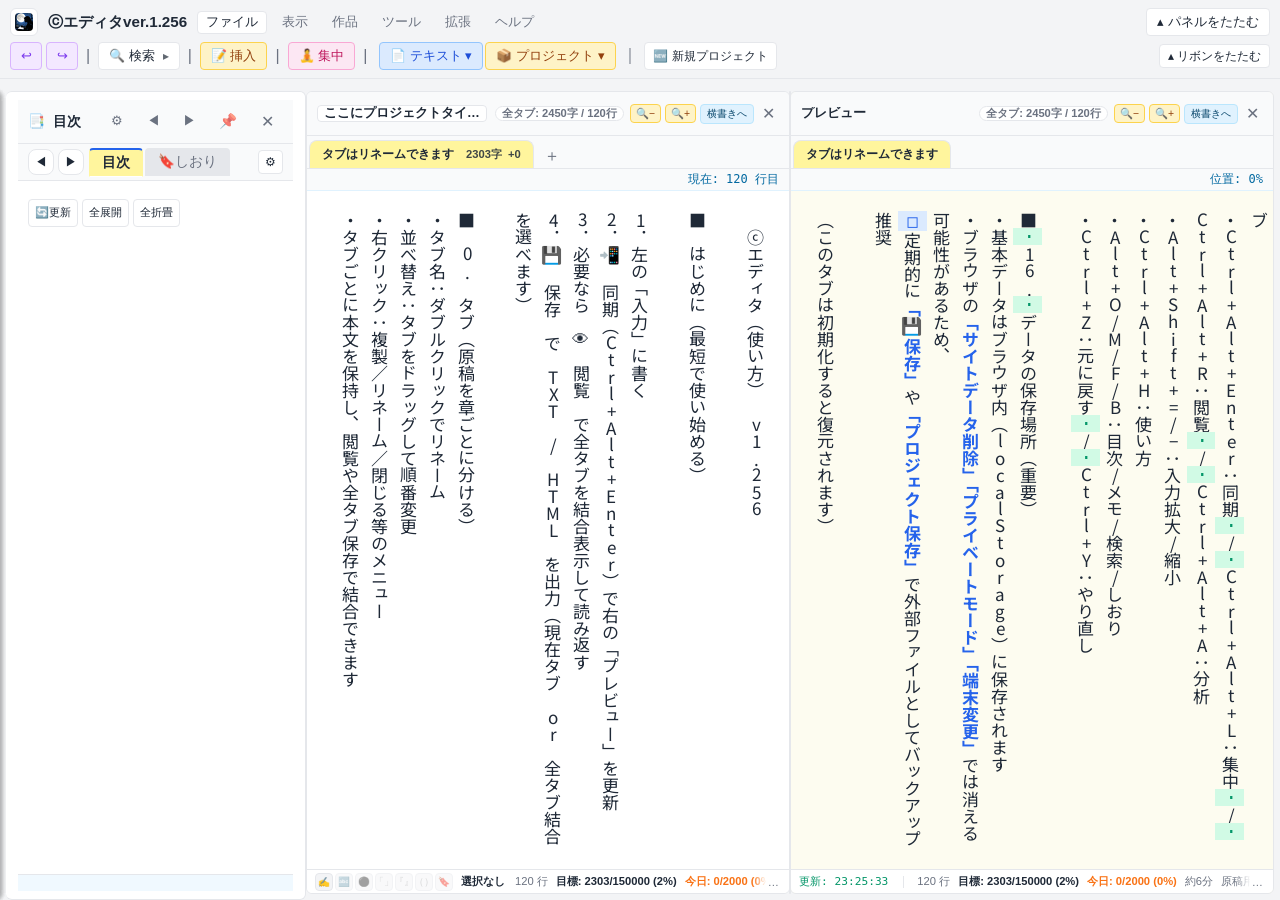
==== commit a46f2a36: "v1.256: タブスクロールバーの表示方式を改善 - padding-bottomではなく、scrollbar height: 6pxで常時スペースを確保 - スクロールバーのサムを通常時は透明にし" ====
--- a/index.html
+++ b/index.html
@@ -7,7 +7,7 @@
 <link rel="icon" type="image/png" sizes="32x32" href="icons/favicon-32.png">
 <link rel="apple-touch-icon" sizes="192x192" href="icons/icon-192.png">
 <meta name="viewport" content="width=device-width, initial-scale=1.0">
-<title>ⓒエディタ v1.255</title>
+<title>ⓒエディタ v1.256</title>
 <link href="https://fonts.googleapis.com/css2?family=Shippori+Mincho&family=Noto+Sans+JP&family=Zen+Old+Mincho&family=M+PLUS+Rounded+1c&family=Yuji+Syuku&display=swap" rel="stylesheet">
 
 <style>
@@ -956,12 +956,14 @@
         flex: 1 1 auto;
         min-height: 32px;
         min-width: 0;
-        padding: 2px 2px 4px;
+        padding: 2px 2px 0;
         background: transparent;
     }
-    .input-tabs-container::-webkit-scrollbar { height: 4px; }
+    .input-tabs-container::-webkit-scrollbar { height: 6px; }
     .input-tabs-container::-webkit-scrollbar-track { background: transparent; }
-    .input-tabs-container::-webkit-scrollbar-thumb { background: var(--border-color); border-radius: 3px; }
+    .input-tabs-container::-webkit-scrollbar-thumb { background: transparent; border-radius: 3px; transition: background 0.2s; }
+    .input-tabs-container:hover::-webkit-scrollbar-thumb { background: var(--border-color); }
+    .input-tabs-container::-webkit-scrollbar-thumb:hover { background: var(--text-muted); }
     .input-tab {
         padding: 5px 12px; font-size: 0.75rem; cursor: pointer;
         border: 1px solid var(--border-color); border-bottom: none;
@@ -1293,12 +1295,14 @@
         flex: 1 1 auto;
         min-height: 32px;
         min-width: 0;
-        padding: 2px 2px 4px;
+        padding: 2px 2px 0;
         background: transparent;
     }
-    .preview-tabs-container::-webkit-scrollbar { height: 4px; }
+    .preview-tabs-container::-webkit-scrollbar { height: 6px; }
     .preview-tabs-container::-webkit-scrollbar-track { background: transparent; }
-    .preview-tabs-container::-webkit-scrollbar-thumb { background: var(--border-color); border-radius: 3px; }
+    .preview-tabs-container::-webkit-scrollbar-thumb { background: transparent; border-radius: 3px; transition: background 0.2s; }
+    .preview-tabs-container:hover::-webkit-scrollbar-thumb { background: var(--border-color); }
+    .preview-tabs-container::-webkit-scrollbar-thumb:hover { background: var(--text-muted); }
     .preview-tab {
         padding: 5px 12px; font-size: 0.75rem; cursor: pointer;
         border: 1px solid var(--border-color); border-bottom: none;
@@ -1377,11 +1381,13 @@
     body.theme-dark .memo-tab-add { border-color: #f59e0b; color: #fbbf24; }
     .memo-tabs {
         display: flex; gap: 4px; flex: 1; overflow-x: scroll;
-        align-items: flex-end; padding: 2px 2px 4px; min-height: 24px; min-width: 0;
-    }
-    .memo-tabs::-webkit-scrollbar { height: 4px; }
+        align-items: flex-end; padding: 2px 2px 0; min-height: 24px; min-width: 0;
+    }
+    .memo-tabs::-webkit-scrollbar { height: 6px; }
     .memo-tabs::-webkit-scrollbar-track { background: transparent; }
-    .memo-tabs::-webkit-scrollbar-thumb { background: #fcd34d; border-radius: 3px; }
+    .memo-tabs::-webkit-scrollbar-thumb { background: transparent; border-radius: 3px; transition: background 0.2s; }
+    .memo-tabs:hover::-webkit-scrollbar-thumb { background: #fcd34d; }
+    .memo-tabs::-webkit-scrollbar-thumb:hover { background: #f59e0b; }
     .memo-tab {
         padding: 2px 8px; font-size: 0.75rem; background: #fff3b3; border: 1px solid #f59e0b;
         border-radius: 4px 4px 0 0; cursor: pointer; white-space: nowrap;
@@ -5924,7 +5930,7 @@
                 <img class="app-icon-img" src="icons/favicon-32.png" alt="" aria-hidden="true">
                 <span class="app-emoji-icon" aria-hidden="true">📝</span>
             </button>
-            <span class="app-title" id="app-title">ⓒエディタver.1.255</span>
+            <span class="app-title" id="app-title">ⓒエディタver.1.256</span>
             <nav class="ribbon-menu" aria-label="リボンメニュー">
                 <button class="ribbon-menu-btn" data-section-target="file" onclick="setActiveRibbonSection('file')">ファイル</button>
                 <button class="ribbon-menu-btn" data-section-target="view" onclick="setActiveRibbonSection('view')">表示</button>
@@ -8730,7 +8736,7 @@
     function saveSettingsToStorage() { localStorage.setItem(SETTINGS_KEY, JSON.stringify(collectAllSettings())); }
     function loadSettingsFromStorage() { const s = localStorage.getItem(SETTINGS_KEY); if (s) { try { applyImportedSettings(JSON.parse(s)); } catch (e) {} } }
 
-        const defaultText = `　ⓒエディタ（使い方） v1.255
+        const defaultText = `　ⓒエディタ（使い方） v1.256
 
 ■ はじめに（最短で使い始める）
 
@@ -32228,7 +32234,7 @@
     initGroupContextMenu();
   }
 
-  // v1.255: 300ms遅延を除去し即座にパッチ適用（グループ未反映バグ修正）
+  // v1.256: 300ms遅延を除去し即座にパッチ適用（グループ未反映バグ修正）
   if (document.readyState === 'loading') {
     document.addEventListener('DOMContentLoaded', () => {
       init();
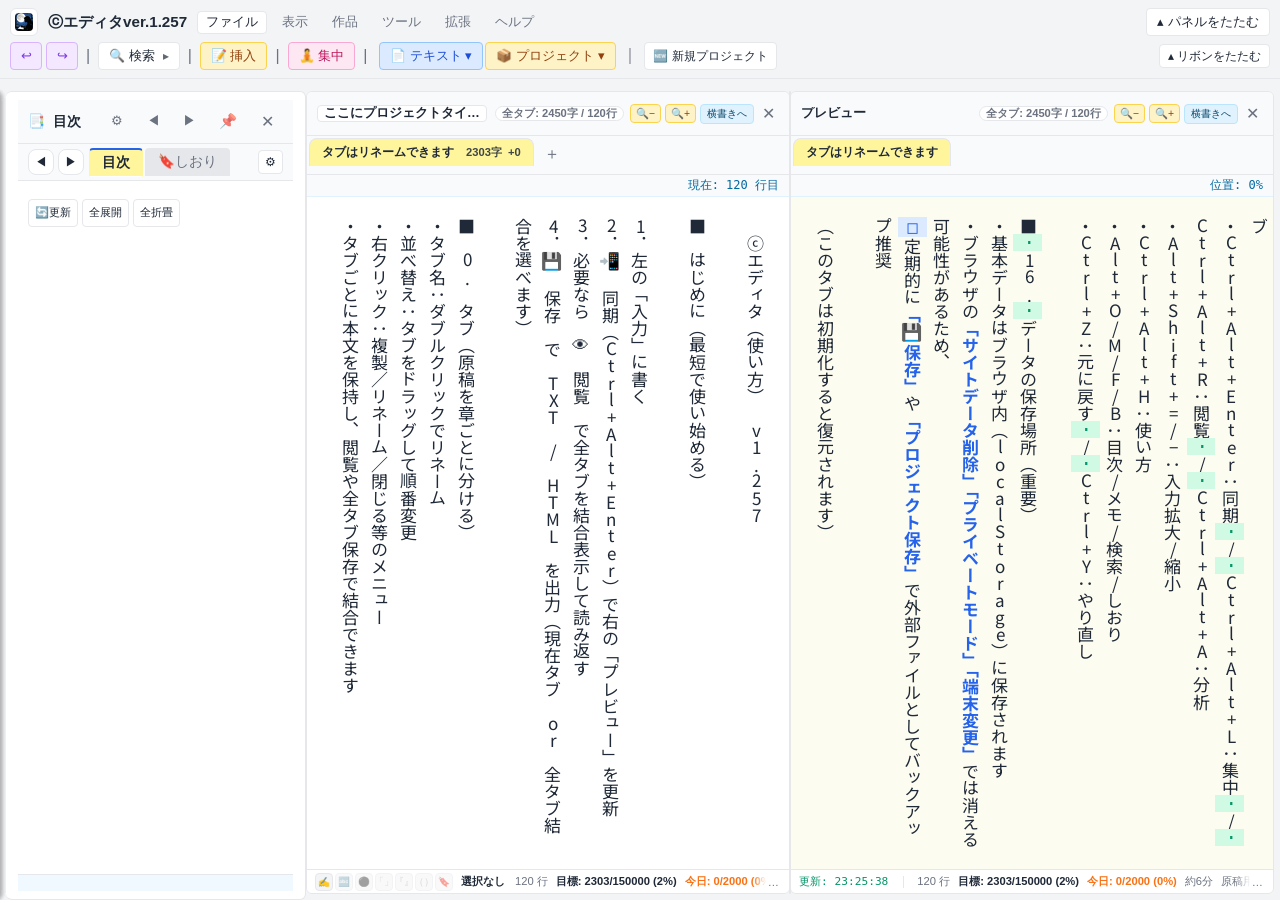
==== commit aecdf2a6: "v1.257: タブスクロールバーの重なり解消・スクロール軽量化 - タブ子要素にmargin-bottomを追加し、スクロールバーとタブの描画領域を分離 - wheelHandlerの二重登録(el" ====
--- a/index.html
+++ b/index.html
@@ -7,7 +7,7 @@
 <link rel="icon" type="image/png" sizes="32x32" href="icons/favicon-32.png">
 <link rel="apple-touch-icon" sizes="192x192" href="icons/icon-192.png">
 <meta name="viewport" content="width=device-width, initial-scale=1.0">
-<title>ⓒエディタ v1.256</title>
+<title>ⓒエディタ v1.257</title>
 <link href="https://fonts.googleapis.com/css2?family=Shippori+Mincho&family=Noto+Sans+JP&family=Zen+Old+Mincho&family=M+PLUS+Rounded+1c&family=Yuji+Syuku&display=swap" rel="stylesheet">
 
 <style>
@@ -959,6 +959,7 @@
         padding: 2px 2px 0;
         background: transparent;
     }
+    .input-tabs-container > * { margin-bottom: 8px; }
     .input-tabs-container::-webkit-scrollbar { height: 6px; }
     .input-tabs-container::-webkit-scrollbar-track { background: transparent; }
     .input-tabs-container::-webkit-scrollbar-thumb { background: transparent; border-radius: 3px; transition: background 0.2s; }
@@ -1298,6 +1299,7 @@
         padding: 2px 2px 0;
         background: transparent;
     }
+    .preview-tabs-container > * { margin-bottom: 8px; }
     .preview-tabs-container::-webkit-scrollbar { height: 6px; }
     .preview-tabs-container::-webkit-scrollbar-track { background: transparent; }
     .preview-tabs-container::-webkit-scrollbar-thumb { background: transparent; border-radius: 3px; transition: background 0.2s; }
@@ -1383,6 +1385,7 @@
         display: flex; gap: 4px; flex: 1; overflow-x: scroll;
         align-items: flex-end; padding: 2px 2px 0; min-height: 24px; min-width: 0;
     }
+    .memo-tabs > * { margin-bottom: 6px; }
     .memo-tabs::-webkit-scrollbar { height: 6px; }
     .memo-tabs::-webkit-scrollbar-track { background: transparent; }
     .memo-tabs::-webkit-scrollbar-thumb { background: transparent; border-radius: 3px; transition: background 0.2s; }
@@ -5930,7 +5933,7 @@
                 <img class="app-icon-img" src="icons/favicon-32.png" alt="" aria-hidden="true">
                 <span class="app-emoji-icon" aria-hidden="true">📝</span>
             </button>
-            <span class="app-title" id="app-title">ⓒエディタver.1.256</span>
+            <span class="app-title" id="app-title">ⓒエディタver.1.257</span>
             <nav class="ribbon-menu" aria-label="リボンメニュー">
                 <button class="ribbon-menu-btn" data-section-target="file" onclick="setActiveRibbonSection('file')">ファイル</button>
                 <button class="ribbon-menu-btn" data-section-target="view" onclick="setActiveRibbonSection('view')">表示</button>
@@ -7690,15 +7693,19 @@
     const el = document.getElementById(id);
     if (!el) return;
     el.addEventListener('scroll', () => updateTabScrollButtonsFor(id), { passive: true });
-    // タブバー上のホイールを横スクロールに変換（タブコンテナ＋ラッパー全域）
+    // タブバー上のホイールを横スクロールに変換（ラッパー全域で1回だけ発火）
     const wheelHandler = e => {
       if (el.scrollWidth <= el.clientWidth + 1) return;
       e.preventDefault();
-      el.scrollBy({ left: e.deltaY > 0 ? 120 : -120, behavior: 'smooth' });
+      e.stopPropagation();
+      el.scrollBy({ left: e.deltaY > 0 ? 120 : -120, behavior: 'auto' });
     };
-    el.addEventListener('wheel', wheelHandler, { passive: false });
     const wrap = el.closest('.tabs-scroll-wrap');
-    if (wrap) wrap.addEventListener('wheel', wheelHandler, { passive: false });
+    if (wrap) {
+      wrap.addEventListener('wheel', wheelHandler, { passive: false });
+    } else {
+      el.addEventListener('wheel', wheelHandler, { passive: false });
+    }
   });
   window.addEventListener('resize', () => {
     updateTabScrollButtonsFor('input-tabs-container');
@@ -8736,7 +8743,7 @@
     function saveSettingsToStorage() { localStorage.setItem(SETTINGS_KEY, JSON.stringify(collectAllSettings())); }
     function loadSettingsFromStorage() { const s = localStorage.getItem(SETTINGS_KEY); if (s) { try { applyImportedSettings(JSON.parse(s)); } catch (e) {} } }
 
-        const defaultText = `　ⓒエディタ（使い方） v1.256
+        const defaultText = `　ⓒエディタ（使い方） v1.257
 
 ■ はじめに（最短で使い始める）
 
@@ -32234,7 +32241,7 @@
     initGroupContextMenu();
   }
 
-  // v1.256: 300ms遅延を除去し即座にパッチ適用（グループ未反映バグ修正）
+  // v1.257: 300ms遅延を除去し即座にパッチ適用（グループ未反映バグ修正）
   if (document.readyState === 'loading') {
     document.addEventListener('DOMContentLoaded', () => {
       init();
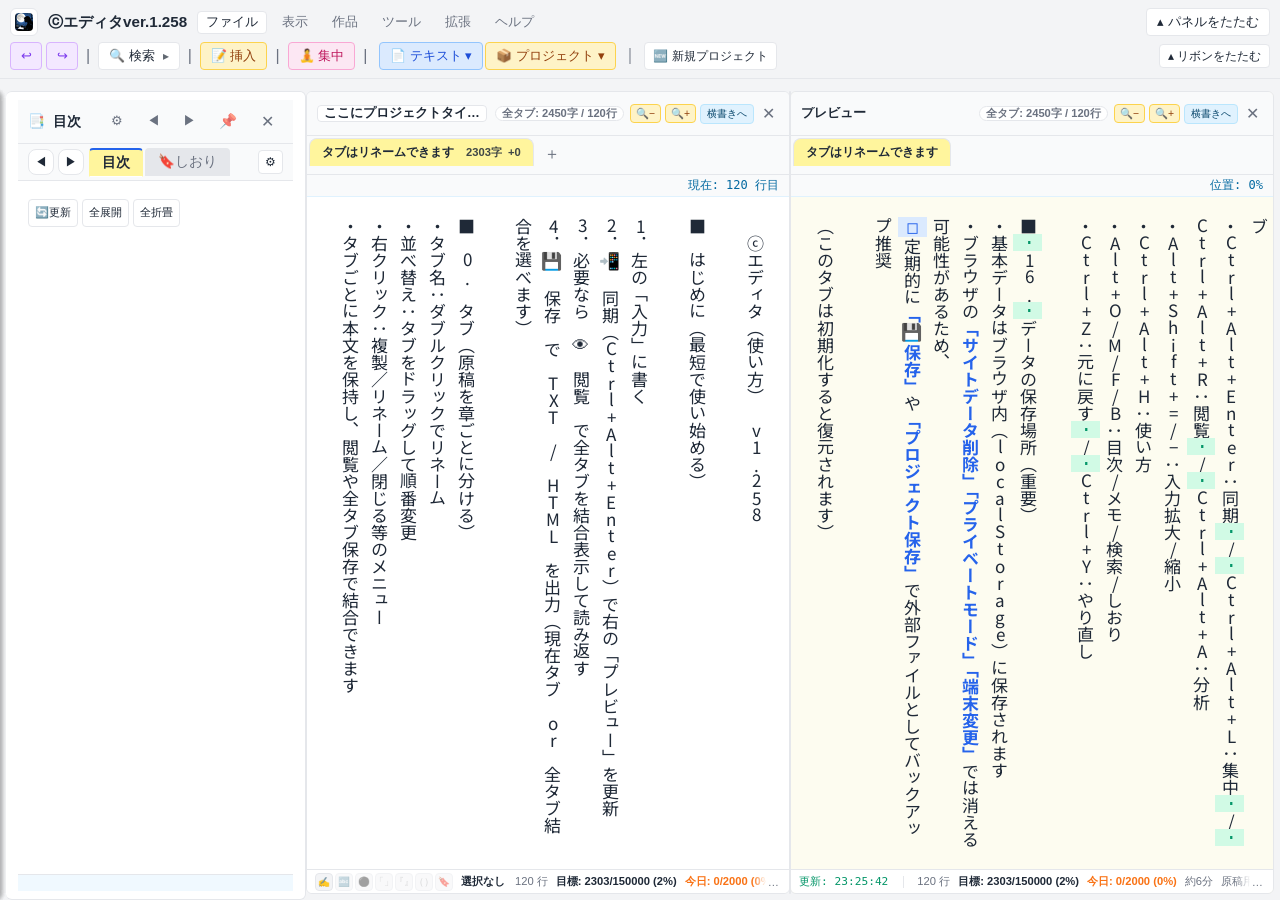
==== commit 447c1eaa: "v1.258: スクロールバー常時表示・スクロール量調整・新規タブスクロール・グループ改善 - スクロールバーのサムを常時表示に変更（透明→常時可視） - ホイールスクロール量をdeltaYに比例させ" ====
--- a/index.html
+++ b/index.html
@@ -7,7 +7,7 @@
 <link rel="icon" type="image/png" sizes="32x32" href="icons/favicon-32.png">
 <link rel="apple-touch-icon" sizes="192x192" href="icons/icon-192.png">
 <meta name="viewport" content="width=device-width, initial-scale=1.0">
-<title>ⓒエディタ v1.257</title>
+<title>ⓒエディタ v1.258</title>
 <link href="https://fonts.googleapis.com/css2?family=Shippori+Mincho&family=Noto+Sans+JP&family=Zen+Old+Mincho&family=M+PLUS+Rounded+1c&family=Yuji+Syuku&display=swap" rel="stylesheet">
 
 <style>
@@ -962,8 +962,7 @@
     .input-tabs-container > * { margin-bottom: 8px; }
     .input-tabs-container::-webkit-scrollbar { height: 6px; }
     .input-tabs-container::-webkit-scrollbar-track { background: transparent; }
-    .input-tabs-container::-webkit-scrollbar-thumb { background: transparent; border-radius: 3px; transition: background 0.2s; }
-    .input-tabs-container:hover::-webkit-scrollbar-thumb { background: var(--border-color); }
+    .input-tabs-container::-webkit-scrollbar-thumb { background: var(--border-color); border-radius: 3px; }
     .input-tabs-container::-webkit-scrollbar-thumb:hover { background: var(--text-muted); }
     .input-tab {
         padding: 5px 12px; font-size: 0.75rem; cursor: pointer;
@@ -1302,8 +1301,7 @@
     .preview-tabs-container > * { margin-bottom: 8px; }
     .preview-tabs-container::-webkit-scrollbar { height: 6px; }
     .preview-tabs-container::-webkit-scrollbar-track { background: transparent; }
-    .preview-tabs-container::-webkit-scrollbar-thumb { background: transparent; border-radius: 3px; transition: background 0.2s; }
-    .preview-tabs-container:hover::-webkit-scrollbar-thumb { background: var(--border-color); }
+    .preview-tabs-container::-webkit-scrollbar-thumb { background: var(--border-color); border-radius: 3px; }
     .preview-tabs-container::-webkit-scrollbar-thumb:hover { background: var(--text-muted); }
     .preview-tab {
         padding: 5px 12px; font-size: 0.75rem; cursor: pointer;
@@ -1388,8 +1386,7 @@
     .memo-tabs > * { margin-bottom: 6px; }
     .memo-tabs::-webkit-scrollbar { height: 6px; }
     .memo-tabs::-webkit-scrollbar-track { background: transparent; }
-    .memo-tabs::-webkit-scrollbar-thumb { background: transparent; border-radius: 3px; transition: background 0.2s; }
-    .memo-tabs:hover::-webkit-scrollbar-thumb { background: #fcd34d; }
+    .memo-tabs::-webkit-scrollbar-thumb { background: #fcd34d; border-radius: 3px; }
     .memo-tabs::-webkit-scrollbar-thumb:hover { background: #f59e0b; }
     .memo-tab {
         padding: 2px 8px; font-size: 0.75rem; background: #fff3b3; border: 1px solid #f59e0b;
@@ -5933,7 +5930,7 @@
                 <img class="app-icon-img" src="icons/favicon-32.png" alt="" aria-hidden="true">
                 <span class="app-emoji-icon" aria-hidden="true">📝</span>
             </button>
-            <span class="app-title" id="app-title">ⓒエディタver.1.257</span>
+            <span class="app-title" id="app-title">ⓒエディタver.1.258</span>
             <nav class="ribbon-menu" aria-label="リボンメニュー">
                 <button class="ribbon-menu-btn" data-section-target="file" onclick="setActiveRibbonSection('file')">ファイル</button>
                 <button class="ribbon-menu-btn" data-section-target="view" onclick="setActiveRibbonSection('view')">表示</button>
@@ -7698,7 +7695,10 @@
       if (el.scrollWidth <= el.clientWidth + 1) return;
       e.preventDefault();
       e.stopPropagation();
-      el.scrollBy({ left: e.deltaY > 0 ? 120 : -120, behavior: 'auto' });
+      // deltaYに比例したスクロール量（最小30px、最大150px）
+      const delta = e.deltaY !== 0 ? e.deltaY : e.deltaX;
+      const amount = Math.sign(delta) * Math.min(Math.max(Math.abs(delta), 30), 150);
+      el.scrollBy({ left: amount, behavior: 'auto' });
     };
     const wrap = el.closest('.tabs-scroll-wrap');
     if (wrap) {
@@ -8257,6 +8257,19 @@
   renderInputTabs();
   updateInputStats();
   saveTabsToStorage();
+
+  // 新規タブが見えるようにスクロール
+  requestAnimationFrame(() => {
+    const container = document.getElementById('input-tabs-container');
+    if (container) {
+      const activeEl = container.querySelector('.input-tab.active');
+      if (activeEl) {
+        activeEl.scrollIntoView({ behavior: 'smooth', block: 'nearest', inline: 'nearest' });
+      } else {
+        container.scrollLeft = container.scrollWidth;
+      }
+    }
+  });
 }
 
 function renameTab(tabId = activeTabId) {
@@ -8743,7 +8756,7 @@
     function saveSettingsToStorage() { localStorage.setItem(SETTINGS_KEY, JSON.stringify(collectAllSettings())); }
     function loadSettingsFromStorage() { const s = localStorage.getItem(SETTINGS_KEY); if (s) { try { applyImportedSettings(JSON.parse(s)); } catch (e) {} } }
 
-        const defaultText = `　ⓒエディタ（使い方） v1.257
+        const defaultText = `　ⓒエディタ（使い方） v1.258
 
 ■ はじめに（最短で使い始める）
 
@@ -31866,20 +31879,27 @@
   display: inline-flex;
   align-items: center;
   cursor: pointer;
-  padding: 2px 8px;
-  border-radius: 6px 6px 0 0;
-  font-size: 0.75rem;
+  padding: 3px 10px;
+  border-radius: 12px;
+  font-size: 0.7rem;
   font-weight: 700;
   color: #fff;
-  margin-right: 1px;
+  margin-right: 3px;
   user-select: none;
   white-space: nowrap;
-  height: 24px;
+  height: 22px;
   position: relative;
   vertical-align: bottom;
+  box-shadow: 0 1px 3px rgba(0,0,0,0.15);
 }
-.tab-group-header .group-label { margin-right: 4px; }
-.tab-group-header .group-toggle { font-size: 0.65rem; opacity: 0.8; }
+.tab-group-header .group-label { margin-right: 2px; }
+.tab-group-header .group-count {
+  font-size: 0.6rem; font-weight: 400; opacity: 0.85;
+  margin-right: 3px;
+}
+.tab-group-header .group-count::before { content: '('; }
+.tab-group-header .group-count::after { content: ')'; }
+.tab-group-header .group-toggle { font-size: 0.6rem; opacity: 0.8; }
 .tab-group-header:hover { filter: brightness(1.15); }
 .tab-group-colors { display: flex; gap: 4px; padding: 8px; flex-wrap: wrap; }
 .tab-group-colors .color-swatch {
@@ -32023,7 +32043,9 @@
           header.style.backgroundColor = group.color;
           header.draggable = true;
           header.dataset.groupId = gid;
-          header.innerHTML = `<span class="group-label">${window.escapeHtml ? window.escapeHtml(group.name) : group.name}</span><span class="group-toggle">${group.collapsed ? '▶' : '▼'}</span>`;
+          const escapedName = window.escapeHtml ? window.escapeHtml(group.name) : group.name;
+          const tabCount = group.tabIds ? group.tabIds.length : 0;
+          header.innerHTML = `<span class="group-label">${escapedName}</span><span class="group-count">${tabCount}</span><span class="group-toggle">${group.collapsed ? '▶' : '▼'}</span>`;
           header.onclick = () => toggleGroupCollapse(gid);
           header.oncontextmenu = (ev) => {
             ev.preventDefault();
@@ -32241,7 +32263,7 @@
     initGroupContextMenu();
   }
 
-  // v1.257: 300ms遅延を除去し即座にパッチ適用（グループ未反映バグ修正）
+  // v1.258: 300ms遅延を除去し即座にパッチ適用（グループ未反映バグ修正）
   if (document.readyState === 'loading') {
     document.addEventListener('DOMContentLoaded', () => {
       init();
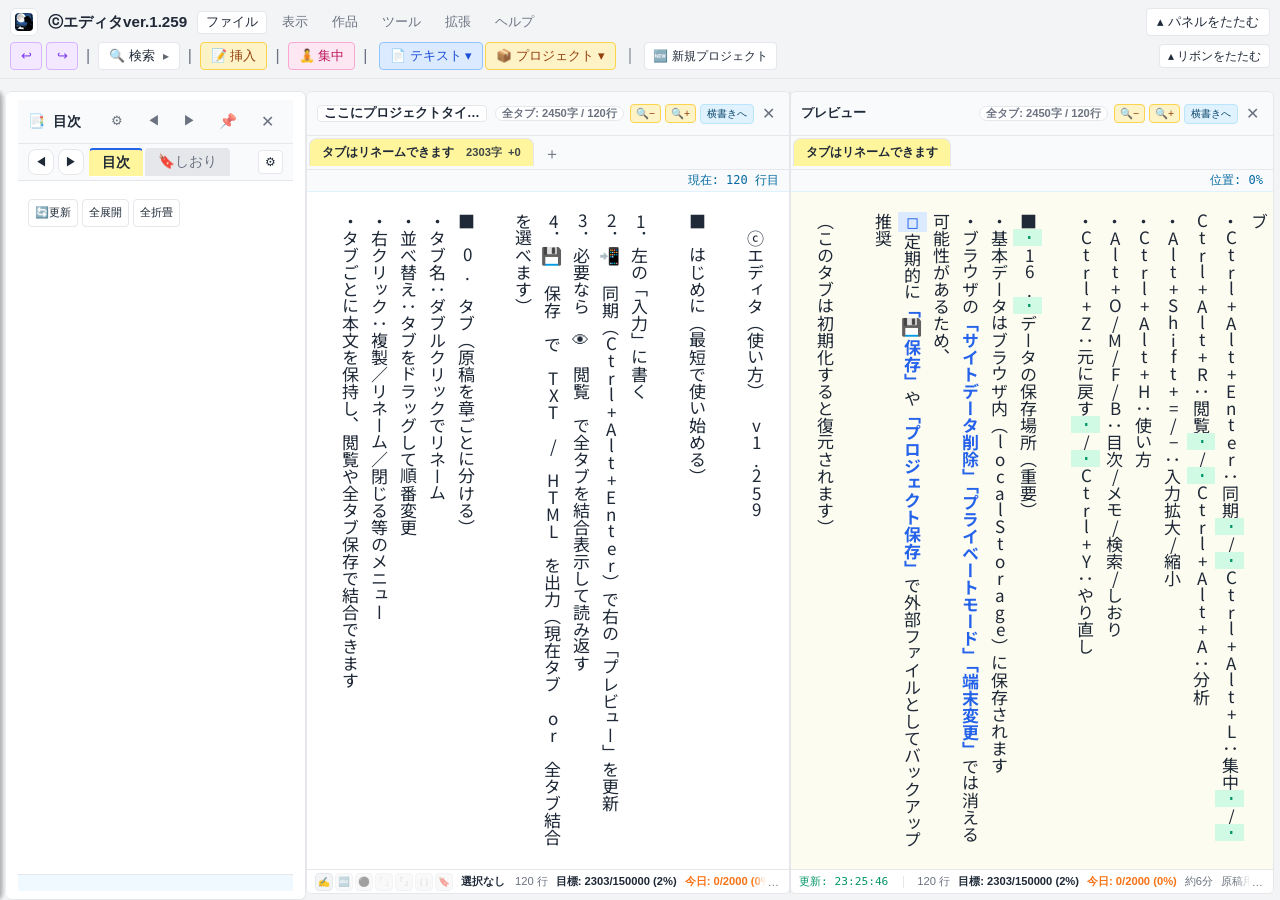
==== commit fca3ffce: "v1.259: スクロールバーとタブの間隔を詰め、ホバー演出を追加 - margin-bottom: 8px → 3px に縮小（タブとスクロールバーを近づけつつ重ならない） - scrollbar " ====
--- a/index.html
+++ b/index.html
@@ -7,7 +7,7 @@
 <link rel="icon" type="image/png" sizes="32x32" href="icons/favicon-32.png">
 <link rel="apple-touch-icon" sizes="192x192" href="icons/icon-192.png">
 <meta name="viewport" content="width=device-width, initial-scale=1.0">
-<title>ⓒエディタ v1.258</title>
+<title>ⓒエディタ v1.259</title>
 <link href="https://fonts.googleapis.com/css2?family=Shippori+Mincho&family=Noto+Sans+JP&family=Zen+Old+Mincho&family=M+PLUS+Rounded+1c&family=Yuji+Syuku&display=swap" rel="stylesheet">
 
 <style>
@@ -959,11 +959,12 @@
         padding: 2px 2px 0;
         background: transparent;
     }
-    .input-tabs-container > * { margin-bottom: 8px; }
-    .input-tabs-container::-webkit-scrollbar { height: 6px; }
+    .input-tabs-container > * { margin-bottom: 3px; }
+    .input-tabs-container::-webkit-scrollbar { height: 5px; }
     .input-tabs-container::-webkit-scrollbar-track { background: transparent; }
-    .input-tabs-container::-webkit-scrollbar-thumb { background: var(--border-color); border-radius: 3px; }
-    .input-tabs-container::-webkit-scrollbar-thumb:hover { background: var(--text-muted); }
+    .input-tabs-container::-webkit-scrollbar-thumb { background: var(--border-color); border-radius: 3px; transition: background 0.15s; }
+    .input-tabs-container::-webkit-scrollbar-thumb:hover { background: #888; }
+    .input-tabs-container::-webkit-scrollbar-thumb:active { background: #666; }
     .input-tab {
         padding: 5px 12px; font-size: 0.75rem; cursor: pointer;
         border: 1px solid var(--border-color); border-bottom: none;
@@ -1298,11 +1299,12 @@
         padding: 2px 2px 0;
         background: transparent;
     }
-    .preview-tabs-container > * { margin-bottom: 8px; }
-    .preview-tabs-container::-webkit-scrollbar { height: 6px; }
+    .preview-tabs-container > * { margin-bottom: 3px; }
+    .preview-tabs-container::-webkit-scrollbar { height: 5px; }
     .preview-tabs-container::-webkit-scrollbar-track { background: transparent; }
-    .preview-tabs-container::-webkit-scrollbar-thumb { background: var(--border-color); border-radius: 3px; }
-    .preview-tabs-container::-webkit-scrollbar-thumb:hover { background: var(--text-muted); }
+    .preview-tabs-container::-webkit-scrollbar-thumb { background: var(--border-color); border-radius: 3px; transition: background 0.15s; }
+    .preview-tabs-container::-webkit-scrollbar-thumb:hover { background: #888; }
+    .preview-tabs-container::-webkit-scrollbar-thumb:active { background: #666; }
     .preview-tab {
         padding: 5px 12px; font-size: 0.75rem; cursor: pointer;
         border: 1px solid var(--border-color); border-bottom: none;
@@ -1383,11 +1385,12 @@
         display: flex; gap: 4px; flex: 1; overflow-x: scroll;
         align-items: flex-end; padding: 2px 2px 0; min-height: 24px; min-width: 0;
     }
-    .memo-tabs > * { margin-bottom: 6px; }
-    .memo-tabs::-webkit-scrollbar { height: 6px; }
+    .memo-tabs > * { margin-bottom: 3px; }
+    .memo-tabs::-webkit-scrollbar { height: 5px; }
     .memo-tabs::-webkit-scrollbar-track { background: transparent; }
-    .memo-tabs::-webkit-scrollbar-thumb { background: #fcd34d; border-radius: 3px; }
-    .memo-tabs::-webkit-scrollbar-thumb:hover { background: #f59e0b; }
+    .memo-tabs::-webkit-scrollbar-thumb { background: #fcd34d; border-radius: 3px; transition: background 0.15s; }
+    .memo-tabs::-webkit-scrollbar-thumb:hover { background: #eab308; }
+    .memo-tabs::-webkit-scrollbar-thumb:active { background: #ca8a04; }
     .memo-tab {
         padding: 2px 8px; font-size: 0.75rem; background: #fff3b3; border: 1px solid #f59e0b;
         border-radius: 4px 4px 0 0; cursor: pointer; white-space: nowrap;
@@ -5930,7 +5933,7 @@
                 <img class="app-icon-img" src="icons/favicon-32.png" alt="" aria-hidden="true">
                 <span class="app-emoji-icon" aria-hidden="true">📝</span>
             </button>
-            <span class="app-title" id="app-title">ⓒエディタver.1.258</span>
+            <span class="app-title" id="app-title">ⓒエディタver.1.259</span>
             <nav class="ribbon-menu" aria-label="リボンメニュー">
                 <button class="ribbon-menu-btn" data-section-target="file" onclick="setActiveRibbonSection('file')">ファイル</button>
                 <button class="ribbon-menu-btn" data-section-target="view" onclick="setActiveRibbonSection('view')">表示</button>
@@ -8756,7 +8759,7 @@
     function saveSettingsToStorage() { localStorage.setItem(SETTINGS_KEY, JSON.stringify(collectAllSettings())); }
     function loadSettingsFromStorage() { const s = localStorage.getItem(SETTINGS_KEY); if (s) { try { applyImportedSettings(JSON.parse(s)); } catch (e) {} } }
 
-        const defaultText = `　ⓒエディタ（使い方） v1.258
+        const defaultText = `　ⓒエディタ（使い方） v1.259
 
 ■ はじめに（最短で使い始める）
 
@@ -32263,7 +32266,7 @@
     initGroupContextMenu();
   }
 
-  // v1.258: 300ms遅延を除去し即座にパッチ適用（グループ未反映バグ修正）
+  // v1.259: 300ms遅延を除去し即座にパッチ適用（グループ未反映バグ修正）
   if (document.readyState === 'loading') {
     document.addEventListener('DOMContentLoaded', () => {
       init();
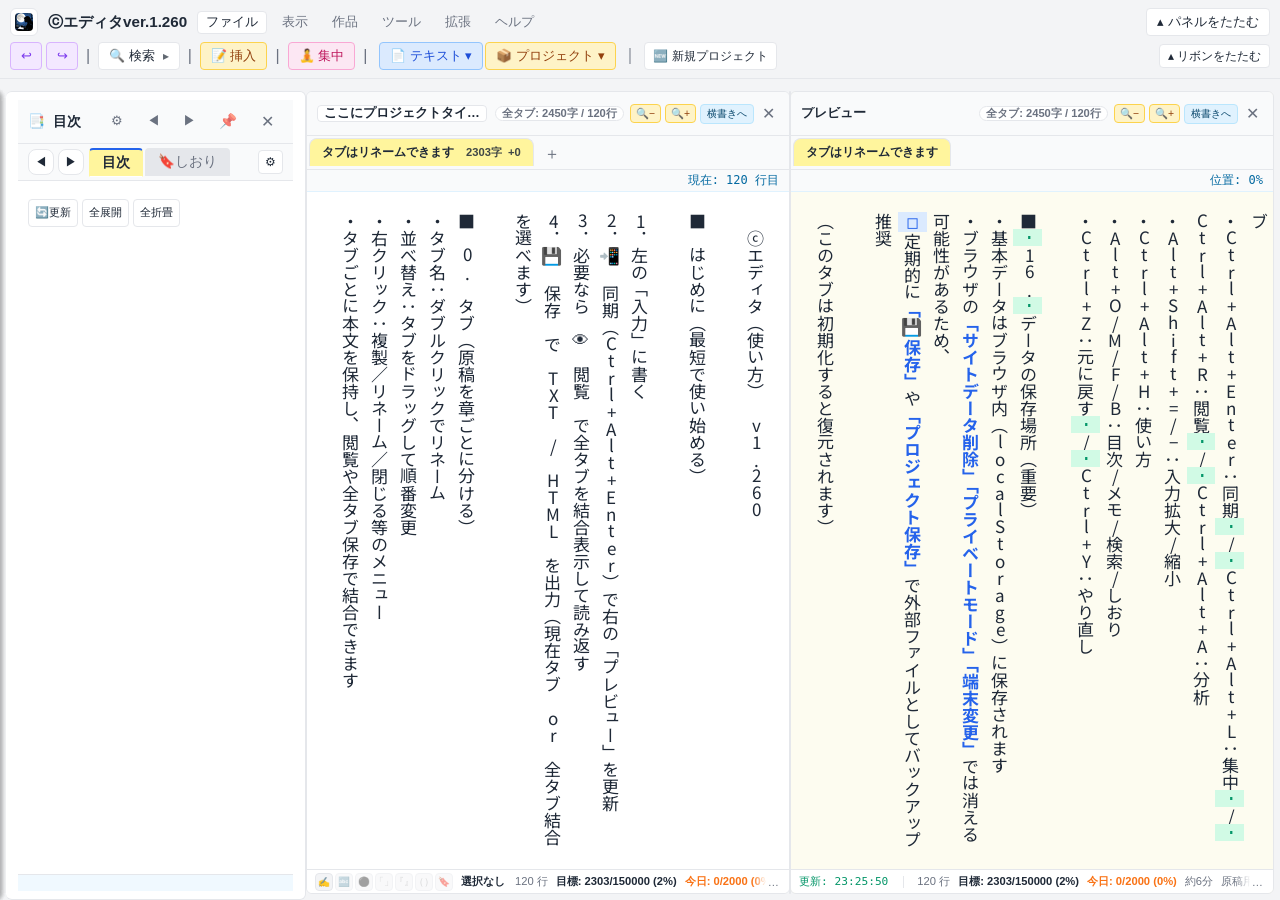
==== commit 7e6af228: "v1.260: ファイル読み込み時の孤立グループを自動クリーンアップ - cleanupOrphanedGroups() を追加: inputTabsに存在しないタブIDを   参照するグループを自動" ====
--- a/index.html
+++ b/index.html
@@ -7,7 +7,7 @@
 <link rel="icon" type="image/png" sizes="32x32" href="icons/favicon-32.png">
 <link rel="apple-touch-icon" sizes="192x192" href="icons/icon-192.png">
 <meta name="viewport" content="width=device-width, initial-scale=1.0">
-<title>ⓒエディタ v1.259</title>
+<title>ⓒエディタ v1.260</title>
 <link href="https://fonts.googleapis.com/css2?family=Shippori+Mincho&family=Noto+Sans+JP&family=Zen+Old+Mincho&family=M+PLUS+Rounded+1c&family=Yuji+Syuku&display=swap" rel="stylesheet">
 
 <style>
@@ -5933,7 +5933,7 @@
                 <img class="app-icon-img" src="icons/favicon-32.png" alt="" aria-hidden="true">
                 <span class="app-emoji-icon" aria-hidden="true">📝</span>
             </button>
-            <span class="app-title" id="app-title">ⓒエディタver.1.259</span>
+            <span class="app-title" id="app-title">ⓒエディタver.1.260</span>
             <nav class="ribbon-menu" aria-label="リボンメニュー">
                 <button class="ribbon-menu-btn" data-section-target="file" onclick="setActiveRibbonSection('file')">ファイル</button>
                 <button class="ribbon-menu-btn" data-section-target="view" onclick="setActiveRibbonSection('view')">表示</button>
@@ -8759,7 +8759,7 @@
     function saveSettingsToStorage() { localStorage.setItem(SETTINGS_KEY, JSON.stringify(collectAllSettings())); }
     function loadSettingsFromStorage() { const s = localStorage.getItem(SETTINGS_KEY); if (s) { try { applyImportedSettings(JSON.parse(s)); } catch (e) {} } }
 
-        const defaultText = `　ⓒエディタ（使い方） v1.259
+        const defaultText = `　ⓒエディタ（使い方） v1.260
 
 ■ はじめに（最短で使い始める）
 
@@ -9150,6 +9150,8 @@
         activeTabId = 1;
         nextTabId = 2;
         inputArea.value = defaultText;
+        // タブグループも初期化
+        try { if (typeof window.setTabGroups === 'function') window.setTabGroups({ groups: {}, nextId: 1 }); } catch(e){}
         previewTabId = null;
         previewShowAll = false;
         bookmarks = [];
@@ -15142,6 +15144,9 @@
                     inputArea.value = content;
                 }
             }
+
+            // タブIDが変わったので孤立グループを掃除
+            if (typeof window.cleanupOrphanedGroups === 'function') window.cleanupOrphanedGroups();
 
             // v1.239: テキストファイルからグループ構造を復元
             if (parsedTabs.__parsedGroups && parsedTabs.__parsedGroups.length > 0 && typeof window.tabGroupCreate === 'function') {
@@ -16234,6 +16239,8 @@
         }
         window.activeTabId = window.inputTabs[0].id;
         if (window.inputArea) window.inputArea.value = window.inputTabs[0].content || '';
+        // タブIDが変わったので孤立グループを掃除
+        if (typeof window.cleanupOrphanedGroups === 'function') window.cleanupOrphanedGroups();
         // v1.239: テキストファイルからグループ構造を復元
         if (parsedTabs.__parsedGroups && parsedTabs.__parsedGroups.length > 0 && typeof window.tabGroupCreate === 'function') {
           if (typeof window.setTabGroups === 'function') window.setTabGroups({ groups: {}, nextId: 1 });
@@ -31936,6 +31943,22 @@
     } catch(e){}
   }
 
+  // 存在しないタブIDを参照するグループを掃除
+  function cleanupOrphanedGroups(){
+    const tabs = window.inputTabs || [];
+    const validIds = new Set(tabs.map(t => t.id));
+    let changed = false;
+    for (const [gid, g] of Object.entries(tabGroups)) {
+      if (!g.tabIds) { delete tabGroups[gid]; changed = true; continue; }
+      const before = g.tabIds.length;
+      g.tabIds = g.tabIds.filter(id => validIds.has(id));
+      if (g.tabIds.length !== before) changed = true;
+      if (g.tabIds.length === 0) { delete tabGroups[gid]; changed = true; }
+    }
+    if (changed) saveTabGroups();
+    return changed;
+  }
+
   const GROUP_COLORS = ['#4285f4','#34a853','#fbbc04','#ea4335','#ab47bc','#00acc1','#ff7043','#78909c'];
 
   function getGroupForTab(tabId){
@@ -32014,6 +32037,9 @@
       const r = base.apply(this, arguments);
       const container = document.getElementById('input-tabs-container');
       if (!container) return r;
+
+      // 存在しないタブIDを参照するグループを掃除
+      cleanupOrphanedGroups();
 
       // Build ordered list: for each tab, check if it starts a group
       const tabs = Array.isArray(window.inputTabs) ? window.inputTabs : [];
@@ -32187,6 +32213,9 @@
     // 既にグループ項目があれば何もしない
     if (menu.querySelector('[data-group-action]')) return;
 
+    // 存在しないタブIDを参照するグループを掃除
+    cleanupOrphanedGroups();
+
     const tabId = _groupCtxTabId || window.activeTabId;
     if (!tabId) return;
 
@@ -32266,7 +32295,7 @@
     initGroupContextMenu();
   }
 
-  // v1.259: 300ms遅延を除去し即座にパッチ適用（グループ未反映バグ修正）
+  // v1.260: 300ms遅延を除去し即座にパッチ適用（グループ未反映バグ修正）
   if (document.readyState === 'loading') {
     document.addEventListener('DOMContentLoaded', () => {
       init();
@@ -32321,6 +32350,7 @@
   window.tabGroupAddTab = addTabToGroup;
   window.getTabGroups = function(){ return tabGroups; };
   window.saveTabGroups = saveTabGroups;
+  window.cleanupOrphanedGroups = cleanupOrphanedGroups;
   window.setTabGroups = function(data){
     if (!data) return;
     tabGroups = data.groups || {};
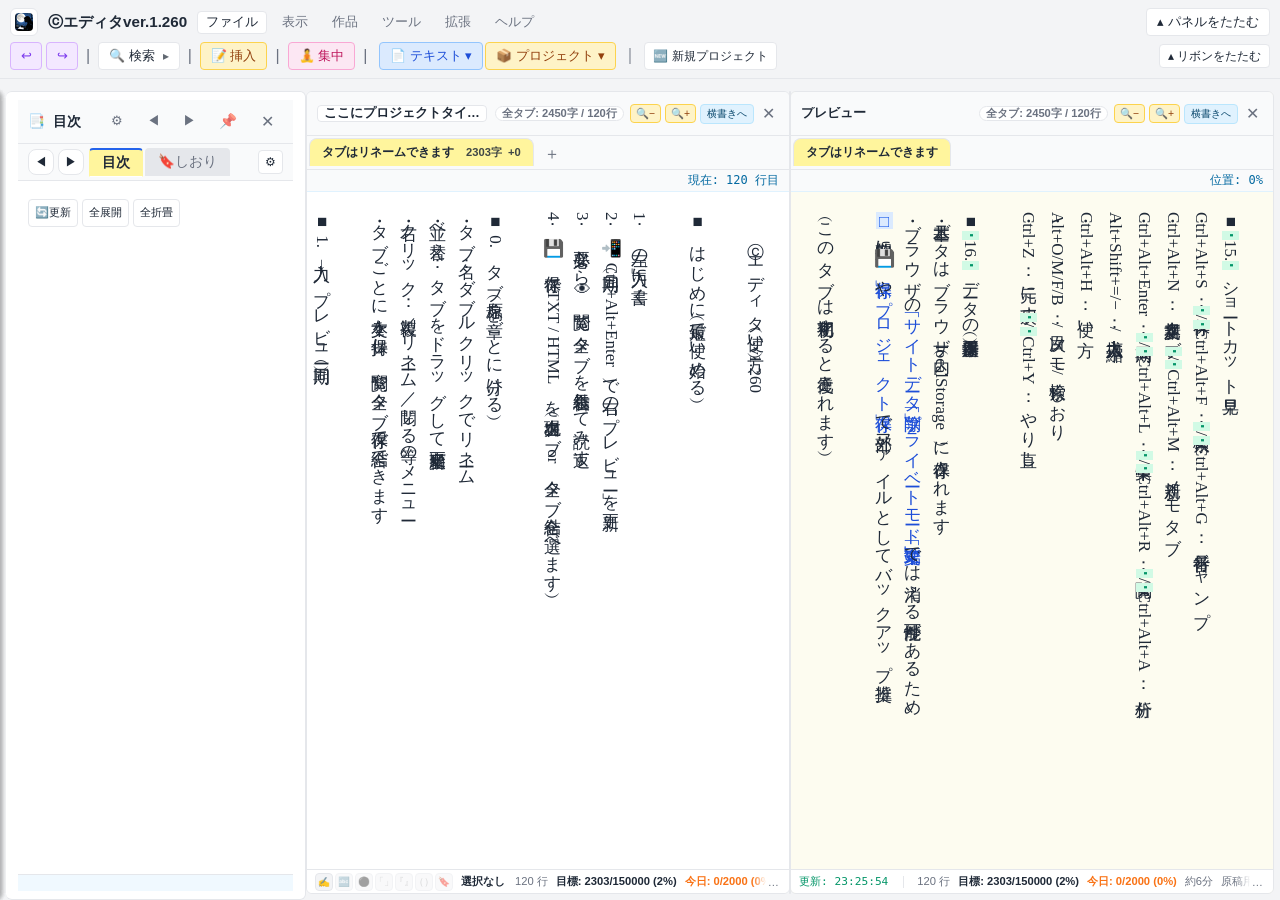
==== commit f64ecc4a: "Update index.html" ====
--- a/index.html
+++ b/index.html
@@ -1279,11 +1279,11 @@
         visibility: hidden; pointer-events: none;
         white-space: pre-wrap; word-wrap: break-word; overflow: hidden; padding: 20px; box-sizing: border-box;
     }
-    .vertical-mode textarea, .vertical-mode #input-mirror-container { writing-mode: vertical-rl; text-orientation: upright; }
+    .vertical-mode textarea, .vertical-mode #input-mirror-container { writing-mode: vertical-rl; text-orientation: mixed; }
 
     #preview-scroll { width: 100%; height: 100%; padding: 20px; scroll-behavior: smooth; overflow-x: auto; overflow-y: auto; box-sizing: border-box; min-width: 0; position: relative; }
     #preview-scroll.vertical-mode { overflow-x: auto !important; overflow-y: hidden !important; height: 100%; width: 100%; max-width: 100%; }
-    #preview-scroll.vertical-mode #preview-content { writing-mode: vertical-rl; text-orientation: upright; min-height: 100%; width: max-content; max-width: none; }
+    #preview-scroll.vertical-mode #preview-content { writing-mode: vertical-rl; text-orientation: mixed; min-height: 100%; width: max-content; max-width: none; }
     #preview-content { word-wrap: break-word; overflow-wrap: break-word; word-break: break-word; color: var(--text-color); max-width: 100%; min-width: 0; box-sizing: border-box; }
     body.scroll-mode #preview-scroll { height: 100%; overflow-y: auto; }
     body.scroll-mode #preview-scroll.vertical-mode { overflow-x: auto !important; }
@@ -1321,19 +1321,21 @@
     #pane-preview .preview-tab { color: var(--text-color); }
     #pane-preview .preview-tab:not(.active) { opacity: 0.75; }
 
-    ruby { ruby-align: space-between; ruby-position: over; }
-    rt { color: #555; user-select: none; font-size: 0.5em; }
+    ruby { ruby-align: space-between; ruby-position: over; line-height: 1; }
+    rt { color: #555; user-select: none; font-size: var(--ruby-size, 0.5em); line-height: 1; transform: translate(var(--ruby-offset, -0.5em), var(--ruby-vertical-offset, 0em)); margin-left: -0.1em; }
     body.theme-dark rt { color: #aaa; }
-    .bouten-ruby rt { font-size: 0.8em; font-weight: bold; color: #333; transform: translateY(10%); }
+    .bouten-ruby rt { font-size: var(--bouten-size, 0.8em); font-weight: bold; color: #333; transform: translate(var(--bouten-offset, -0.6em), var(--bouten-vertical-offset, 0em)); }
     body.theme-dark .bouten-ruby rt { color: #eee; }
-    .space-zen, .space-han { display: inline-block; font-family: monospace; color: var(--col-mute-tx); background-color: var(--col-mute-bg); }
+    .space-zen, .space-han { display: inline-block; font-family: inherit; color: var(--col-mute-tx); background-color: var(--col-mute-bg); text-align: center; line-height: 1; }
+    .space-zen { width: 1em; height: 1em; }
     .space-han { min-width: 0.3em; text-align: center; }
     .highlight-active .space-zen { background-color: var(--col-zen-bg); color: var(--col-zen-tx); }
     .highlight-active .space-han { background-color: var(--col-han-bg); color: var(--col-han-tx); }
     .symbol-hl { background-color: var(--col-sym-bg); color: var(--col-sym-tx); font-weight: bold; }
-    .bracket-blue { color: #2563eb; font-weight: bold; }
-    .bracket-green { color: #059669; font-weight: bold; }
+    .bracket-blue { color: #1d4ed8; text-shadow: none; font-weight: 500; }
+    .bracket-green { color: #047857; text-shadow: none; font-weight: 500; }
     .underline-text { text-decoration: underline; text-decoration-color: #dc2626; text-underline-offset: 2px; }
+    .mac-dash-fix { font-family: "Hiragino Mincho ProN", "YuMincho", serif !important; }
 
     /* Memo Panel */
     #memo-panel {
@@ -5539,7 +5541,36 @@
 
   if (document.readyState === 'loading') {
     document.addEventListener('DOMContentLoaded', initHotfix);
-  } else {
+  }
+
+  // ===== カーソル復帰セーフティネット =====
+  // リサイザードラッグ中にmouseupが捕捉されなかった場合の保険
+  (function setupCursorSafetyNet(){
+    function resetStuckCursor(){
+      if (document.body.style.cursor) {
+        document.body.style.cursor = '';
+        document.body.style.userSelect = '';
+        // resizingクラスが残っている要素もクリーンアップ
+        document.querySelectorAll('.resizing').forEach(el => el.classList.remove('resizing'));
+      }
+    }
+    // ウィンドウからフォーカスが外れたらリセット
+    window.addEventListener('blur', resetStuckCursor);
+    // マウスがドキュメント外に出たらリセット
+    document.addEventListener('mouseleave', resetStuckCursor);
+    // mouseupでもbodyのcursorが残っていたらリセット（二重の安全策）
+    document.addEventListener('mouseup', function(){
+      // 少し遅延して、個別のmouseupハンドラが先に処理されるようにする
+      setTimeout(function(){
+        if (document.body.style.cursor) {
+          document.body.style.cursor = '';
+          document.body.style.userSelect = '';
+        }
+      }, 100);
+    });
+  })();
+
+  {
     // Allow vertical wheel to scroll toolbars horizontally when overflowing
     document.addEventListener('wheel', (e)=>{
       const tb = e.target && e.target.closest ? e.target.closest('.panel-toolbar') : null;
@@ -5919,6 +5950,9 @@
 body.theme-dark .card-shell:hover{
   box-shadow: 0 2px 8px rgba(0,0,0,0.2);
 }
+
+/* WKWebView Fix: Prevent double-animate layout jump when docking panels */
+.control-panel { transition: none !important; }
 
 </style>
 
@@ -6053,7 +6087,7 @@
     </div>
 <div class="ribbon-section ribbon-tools" data-section="tools">
         <div class="ribbon-group">
-            <button class="btn panel-toggle" id="btn-toggle-settings" onclick="togglePanel('settings-bar')" data-label="⚙️ 設定">
+            <button class="btn panel-toggle" id="btn-toggle-settings" onclick="toggleSettingsAll()" data-label="⚙️ 設定">
                 <span class="panel-label">⚙️ 設定</span><span class="panel-state-icon">▾</span>
             </button>
             <span class="ribbon-separator">|</span>
@@ -6211,11 +6245,14 @@
                         <label><input type="checkbox" id="st-in-v" checked> 縦書き</label>
                             <label>フォント: 
                             <select id="st-in-font">
-                                <option value="font-gothic" selected>ゴシック</option>
+                                <option value="font-gothic">ゴシック</option>
                                 <option value="font-mincho">明朝体</option>
+                                <option value="font-biz-mincho" selected>BIZ UDP明朝</option>
                                 <option value="font-old">アンティーク</option>
                                 <option value="font-round">丸ゴシック</option>
                                 <option value="font-brush">筆文字</option>
+                                <option value="font-mac-mincho">Mac標準 明朝体</option>
+                                <option value="font-mac-gothic">Mac標準 ゴシック体</option>
                             </select>
                         </label>
                     </div>
@@ -6229,11 +6266,14 @@
                         <label><input type="checkbox" id="st-pv-v" checked> 縦書き</label>
                             <label>フォント: 
                             <select id="st-pv-font">
-                                <option value="font-gothic" selected>ゴシック</option>
+                                <option value="font-gothic">ゴシック</option>
                                 <option value="font-mincho">明朝体</option>
+                                <option value="font-biz-mincho" selected>BIZ UDP明朝</option>
                                 <option value="font-old">アンティーク</option>
                                 <option value="font-round">丸ゴシック</option>
                                 <option value="font-brush">筆文字</option>
+                                <option value="font-mac-mincho">Mac標準 明朝体</option>
+                                <option value="font-mac-gothic">Mac標準 ゴシック体</option>
                             </select>
                         </label>
                     </div>
@@ -6244,16 +6284,31 @@
                     <div class="setting-row vertical">
                         <label>文字: <input type="number" id="st-ref-size" value="17" min="10" max="60"></label>
                         <label>行間: <input type="number" id="st-ref-line" value="1.7" step="0.1" min="1.0" max="5.0"></label>
-                        <label><input type="checkbox" id="st-ref-v"> 縦書き</label>
+                        <label><input type="checkbox" id="st-ref-v" checked> 縦書き</label>
                             <label>フォント:
                             <select id="st-ref-font">
                                 <option value="font-gothic">ゴシック</option>
-                                <option value="font-mincho" selected>明朝体</option>
+                                <option value="font-mincho">明朝体</option>
+                                <option value="font-biz-mincho" selected>BIZ UDP明朝</option>
                                 <option value="font-old">アンティーク</option>
                                 <option value="font-round">丸ゴシック</option>
                                 <option value="font-brush">筆文字</option>
+                                <option value="font-mac-mincho">Mac標準 明朝体</option>
+                                <option value="font-mac-gothic">Mac標準 ゴシック体</option>
                             </select>
                         </label>
+                    </div>
+                </div>
+
+                <div class="setting-group" data-settings-cat="font">
+                    <div class="setting-title">ルビ・傍点の微調整 <button class="btn btn-apply" onclick="applyTypographySettings()">適用</button></div>
+                    <div class="setting-row vertical">
+                        <label>ルビの大きさ: <input type="number" id="st-ruby-size" value="0.5" step="0.05" style="width:70px;"> em</label>
+                        <label>ルビの位置（左右）: <input type="number" id="st-ruby-dist" value="-0.5" step="0.05" style="width:70px;"> em</label>
+                        <label>ルビの距離（上下）: <input type="number" id="st-ruby-vdist" value="0" step="0.05" style="width:70px;"> em</label>
+                        <label>傍点の大きさ: <input type="number" id="st-bouten-size" value="0.8" step="0.05" style="width:70px;"> em</label>
+                        <label>傍点の位置（左右）: <input type="number" id="st-bouten-dist" value="-0.6" step="0.05" style="width:70px;"> em</label>
+                        <label>傍点の距離（上下）: <input type="number" id="st-bouten-vdist" value="0" step="0.05" style="width:70px;"> em</label>
                     </div>
                 </div>
 
@@ -6452,6 +6507,9 @@
                 <button class="btn btn-apply-all settings-action-btn" onclick="applyAllSettings()">⚡ 一括適用</button>
             </div>
             <input type="file" id="settings-file-input" accept=".json" onchange="importSettings(this)" style="display:none;">
+        </div>
+        <div id="cat-apply-all-wrap" style="display:none; text-align:right; padding:6px 12px 8px;">
+            <button class="btn btn-apply-all" onclick="applyAllSettings()" style="font-size:0.8rem;">⚡ 一括適用</button>
         </div>
     </div>
 </div>
@@ -7856,6 +7914,30 @@
     try { bar.scrollTop = 0; } catch(e){}
 }
 
+function resetSettingsCategoryFilter(){
+    const bar = document.getElementById('settings-bar');
+    if (!bar) return;
+    // show all groups/blocks/actions that have a category
+    bar.querySelectorAll('.setting-group[data-settings-cat], .setting-block[data-settings-cat], .settings-actions[data-settings-cat]').forEach(el => {
+        el.style.display = '';
+    });
+    // show all sections
+    bar.querySelectorAll('.settings-section').forEach(sec => {
+        sec.style.display = '';
+        sec.setAttribute('open','');
+    });
+    // clear active state on category buttons
+    document.querySelectorAll('.btn-settings-cat').forEach(btn => btn.classList.remove('active'));
+    // hide category-level apply button
+    const catApply = document.getElementById('cat-apply-all-wrap');
+    if (catApply) catApply.style.display = 'none';
+}
+
+function toggleSettingsAll(){
+    resetSettingsCategoryFilter();
+    togglePanel('settings-bar');
+}
+
 function openSettingsCategory(cat){
     // open settings panel without toggling pin state
     if (typeof ensureSettingsPanelOpen === 'function') ensureSettingsPanelOpen();
@@ -7874,6 +7956,10 @@
     document.querySelectorAll('.btn-settings-cat').forEach(btn => {
         btn.classList.toggle('active', btn.dataset.cat === cat);
     });
+
+    // show category-level apply-all button
+    const catApply = document.getElementById('cat-apply-all-wrap');
+    if (catApply) catApply.style.display = '';
 }
 
 function initSettingsPanelSelector() {
@@ -8583,7 +8669,8 @@
             version: '3.7',
             input: { size: document.getElementById('st-in-size').value, line: document.getElementById('st-in-line').value, font: document.getElementById('st-in-font').value, vertical: document.getElementById('st-in-v').checked },
             preview: { size: document.getElementById('st-pv-size').value, line: document.getElementById('st-pv-line').value, font: document.getElementById('st-pv-font').value, vertical: document.getElementById('st-pv-v').checked },
-            reference: { size: document.getElementById('st-ref-size')?.value || '17', line: document.getElementById('st-ref-line')?.value || '1.7', font: document.getElementById('st-ref-font')?.value || 'font-mincho', vertical: document.getElementById('st-ref-v')?.checked || false },
+            reference: { size: document.getElementById('st-ref-size')?.value || '17', line: document.getElementById('st-ref-line')?.value || '1.7', font: document.getElementById('st-ref-font')?.value || 'font-biz-mincho', vertical: document.getElementById('st-ref-v')?.checked || false },
+            typography: { rubyOffset: document.getElementById('st-ruby-dist')?.value, rubySize: document.getElementById('st-ruby-size')?.value, rubyVOffset: document.getElementById('st-ruby-vdist')?.value, boutenOffset: document.getElementById('st-bouten-dist')?.value, boutenSize: document.getElementById('st-bouten-size')?.value, boutenVOffset: document.getElementById('st-bouten-vdist')?.value },
             display: { showSpace: document.getElementById('st-show-space').checked, showHighlight: document.getElementById('st-show-highlight').checked, showInput: document.getElementById('check-show-input').checked, showPreview: document.getElementById('check-show-preview').checked, showReference: document.getElementById('check-show-reference')?.checked || false, defaultPreviewHidden: document.getElementById('st-default-preview-hidden').checked, selectionToolWindow: document.getElementById('st-selection-tool-window')?.checked !== false },
             writing: { typewriter: document.getElementById('st-typewriter-mode').checked, tracker: document.getElementById('st-writing-tracker').checked },
             goal: {
@@ -8632,9 +8719,17 @@
         };
     }
     function applyImportedSettings(s) {
-        if (s.input) { document.getElementById('st-in-size').value = s.input.size || 17; document.getElementById('st-in-line').value = s.input.line || 1.7; document.getElementById('st-in-font').value = s.input.font || 'font-mincho'; document.getElementById('st-in-v').checked = s.input.vertical !== false; }
-        if (s.preview) { document.getElementById('st-pv-size').value = s.preview.size || 17; document.getElementById('st-pv-line').value = s.preview.line || 1.7; document.getElementById('st-pv-font').value = s.preview.font || 'font-mincho'; document.getElementById('st-pv-v').checked = s.preview.vertical !== false; }
-        if (s.reference) { const rs = document.getElementById('st-ref-size'); const rl = document.getElementById('st-ref-line'); const rf = document.getElementById('st-ref-font'); const rv = document.getElementById('st-ref-v'); if (rs) rs.value = s.reference.size || 17; if (rl) rl.value = s.reference.line || 1.7; if (rf) rf.value = s.reference.font || 'font-mincho'; if (rv) rv.checked = !!s.reference.vertical; }
+        if (s.input) { document.getElementById('st-in-size').value = s.input.size || 17; document.getElementById('st-in-line').value = s.input.line || 1.7; document.getElementById('st-in-font').value = s.input.font || 'font-biz-mincho'; document.getElementById('st-in-v').checked = s.input.vertical !== false; }
+        if (s.preview) { document.getElementById('st-pv-size').value = s.preview.size || 17; document.getElementById('st-pv-line').value = s.preview.line || 1.7; document.getElementById('st-pv-font').value = s.preview.font || 'font-biz-mincho'; document.getElementById('st-pv-v').checked = s.preview.vertical !== false; }
+        if (s.reference) { const rs = document.getElementById('st-ref-size'); const rl = document.getElementById('st-ref-line'); const rf = document.getElementById('st-ref-font'); const rv = document.getElementById('st-ref-v'); if (rs) rs.value = s.reference.size || 17; if (rl) rl.value = s.reference.line || 1.7; if (rf) rf.value = s.reference.font || 'font-biz-mincho'; if (rv) rv.checked = !!s.reference.vertical; }
+        if (s.typography) {
+            const trd = document.getElementById('st-ruby-dist'); if (trd) trd.value = s.typography.rubyOffset ?? -0.5;
+            const trs = document.getElementById('st-ruby-size'); if (trs) trs.value = s.typography.rubySize ?? 0.5;
+            const trv = document.getElementById('st-ruby-vdist'); if (trv) trv.value = s.typography.rubyVOffset ?? 0;
+            const tbd = document.getElementById('st-bouten-dist'); if (tbd) tbd.value = s.typography.boutenOffset ?? -0.6;
+            const tbs = document.getElementById('st-bouten-size'); if (tbs) tbs.value = s.typography.boutenSize ?? 0.8;
+            const tbv = document.getElementById('st-bouten-vdist'); if (tbv) tbv.value = s.typography.boutenVOffset ?? 0;
+        }
         if (s.display) {
             document.getElementById('st-show-space').checked = s.display.showSpace !== false;
             document.getElementById('st-show-highlight').checked = s.display.showHighlight !== false;
@@ -8994,12 +9089,12 @@
             // 表示/入力/プレビュー
             document.getElementById('st-in-size').value = 17;
             document.getElementById('st-in-line').value = 1.7;
-            document.getElementById('st-in-font').value = 'font-gothic';
+            document.getElementById('st-in-font').value = 'font-biz-mincho';
             document.getElementById('st-in-v').checked = true;
 
             document.getElementById('st-pv-size').value = 17;
             document.getElementById('st-pv-line').value = 1.7;
-            document.getElementById('st-pv-font').value = 'font-gothic';
+            document.getElementById('st-pv-font').value = 'font-biz-mincho';
             document.getElementById('st-pv-v').checked = true;
 
             document.getElementById('check-show-input').checked = true;
@@ -9167,11 +9262,11 @@
         // 設定のリセット（すべての設定を初期値に）
         document.getElementById('st-in-size').value = 17;
         document.getElementById('st-in-line').value = 1.7;
-        document.getElementById('st-in-font').value = 'font-gothic';
+        document.getElementById('st-in-font').value = 'font-biz-mincho';
         document.getElementById('st-in-v').checked = true;
         document.getElementById('st-pv-size').value = 17;
         document.getElementById('st-pv-line').value = 1.7;
-        document.getElementById('st-pv-font').value = 'font-gothic';
+        document.getElementById('st-pv-font').value = 'font-biz-mincho';
         document.getElementById('st-pv-v').checked = true;
         document.getElementById('check-show-input').checked = true;
         document.getElementById('check-show-preview').checked = true;
@@ -10098,7 +10193,8 @@
         s = s.replace(/｜([^《]+?)《(.+?)》/g, '<ruby>$1<rt>$2</rt></ruby>').replace(/([一-龠々〆ヵヶ]+)《(.+?)》/g, '<ruby>$1<rt>$2</rt></ruby>');
         s = s.replace(/《《(.+?)》》/g, (m, p) => { let r = ''; for (let c of p) r += `<ruby class="bouten-ruby">${c}<rt>・</rt></ruby>`; return r; });
         s = s.replace(/__(.+?)__/g, '<span class="underline-text">$1</span>').replace(/==(.+?)==/g, '<span class="highlight-text">$1</span>');
-        if (sh) s = s.replace(/([―─]{2,}|…{2,})/g, '<span class="symbol-hl">$1</span>');
+        s = s.replace(/([―─—]{1,}|…{1,})/g, '<span class="mac-dash-fix">$1</span>');
+        if (sh) s = s.replace(/(<span class="mac-dash-fix">([^<]+)<\/span>){2,}/g, '<span class="symbol-hl">$&</span>');
         if (ss) { s = s.split(MZ).join('<span class="space-zen">□</span>').split(MH).join('<span class="space-han">･</span>'); }
         s = s.replace(/\n/g, '<br>'); previewContent.innerHTML = s;
         
@@ -10557,7 +10653,7 @@
         updateReaderWritingModeButtonLabel();
     }
 
-const fontMap = { 'font-gothic': '"Noto Sans JP", sans-serif', 'font-mincho': '"Shippori Mincho", serif', 'font-old': '"Zen Old Mincho", serif', 'font-round': '"M PLUS Rounded 1c", sans-serif', 'font-brush': '"Yuji Syuku", serif' };
+const fontMap = { 'font-mac-mincho': '"Hiragino Mincho ProN", serif', 'font-mac-gothic': '"Hiragino Sans", sans-serif', 'font-gothic': '"Noto Sans JP", sans-serif', 'font-mincho': '"Shippori Mincho", serif', 'font-old': '"Zen Old Mincho", serif', 'font-round': '"M PLUS Rounded 1c", sans-serif', 'font-brush': '"Yuji Syuku", serif', 'font-biz-mincho': '"BIZ UDPMincho", "BIZ UDP明朝", serif' };
     function applyInputSettings() {
     const s = document.getElementById('st-in-size').value + 'px';
     const l = document.getElementById('st-in-line').value;
@@ -10619,7 +10715,7 @@
         if (!refArea) return;
         const s = parseInt(document.getElementById('st-ref-size')?.value) || 17;
         const l = document.getElementById('st-ref-line')?.value || '1.7';
-        const f = fontMap[document.getElementById('st-ref-font')?.value] || '"Shippori Mincho", serif';
+        const f = fontMap[document.getElementById('st-ref-font')?.value] || '"BIZ UDPMincho", "BIZ UDP明朝", serif';
         const v = document.getElementById('st-ref-v')?.checked || false;
 
         // v1.239: ズーム倍率を考慮してフォントサイズを適用
@@ -10756,6 +10852,29 @@
         if (t) document.body.classList.add(t);
         applyTextColorSettings();
     }
+    
+    function applyTypographySettings() {
+        const trd = document.getElementById('st-ruby-dist');
+        const trs = document.getElementById('st-ruby-size');
+        const trv = document.getElementById('st-ruby-vdist');
+        const tbd = document.getElementById('st-bouten-dist');
+        const tbs = document.getElementById('st-bouten-size');
+        const tbv = document.getElementById('st-bouten-vdist');
+        const rDist = trd ? parseFloat(trd.value) : -0.5;
+        const rSize = trs ? parseFloat(trs.value) : 0.5;
+        const rVDist = trv ? parseFloat(trv.value) : 0;
+        const bDist = tbd ? parseFloat(tbd.value) : -0.6;
+        const bSize = tbs ? parseFloat(tbs.value) : 0.8;
+        const bVDist = tbv ? parseFloat(tbv.value) : 0;
+        document.documentElement.style.setProperty('--ruby-offset', `${isNaN(rDist) ? -0.5 : rDist}em`);
+        document.documentElement.style.setProperty('--ruby-size', `${isNaN(rSize) ? 0.5 : rSize}em`);
+        document.documentElement.style.setProperty('--ruby-vertical-offset', `${isNaN(rVDist) ? 0 : rVDist}em`);
+        document.documentElement.style.setProperty('--bouten-offset', `${isNaN(bDist) ? -0.6 : bDist}em`);
+        document.documentElement.style.setProperty('--bouten-size', `${isNaN(bSize) ? 0.8 : bSize}em`);
+        document.documentElement.style.setProperty('--bouten-vertical-offset', `${isNaN(bVDist) ? 0 : bVDist}em`);
+        if (typeof saveSettingsToStorage === 'function') saveSettingsToStorage();
+    }
+
     function applyOpenSettings() { settingsCache.openMode = document.querySelector('input[name="st-open-mode"]:checked')?.value || 'current'; }
     function applyOpenSettingsAndSave() {
         applyOpenSettings();
@@ -10774,6 +10893,7 @@
         applyDividerSettings();
     }
     function applyPaperSettings() { applyManuscriptSettings(); applyThemeSettings(); applyPinnedLimitSettings(); }
+    function applyAllSettings() { applyInputSettings(); applyPreviewSettings(); if (typeof applyReferenceSettings === 'function') applyReferenceSettings(); applyDisplaySettings(); applyWritingSettings(); applyGoalSettings(); applyTypographySettings(); applyPaperSettings(); applyThemeSettings(); applyZoomSettings(); applyDividerSettings(); applyOpenSettings(); }
     // 固定パネル上限（2～7）: 入力/プレビュー + ドック固定パネル（メモ/目次/検索/構成/登場人物/世界観）
     window.__ccPinnableDefs = {
         input:    { key:'input',    label:'入力',    kind:'pane', checkboxId:'check-show-input',  paneId:'pane-input',  nonReplaceable:true },
@@ -11289,7 +11409,7 @@
         }
     }
 
-    function applyAllSettings() { applyInputSettings(); applyPreviewSettings(); if (typeof applyReferenceSettings === 'function') applyReferenceSettings(); applyDisplaySettings(); applyWritingSettings(); applyGoalSettings();
+    function applyAllSettings() { applyInputSettings(); applyPreviewSettings(); if (typeof applyReferenceSettings === 'function') applyReferenceSettings(); applyDisplaySettings(); applyWritingSettings(); applyGoalSettings(); applyTypographySettings();
         updateWritingModeButtonLabels(); applyManuscriptSettings(); applyThemeSettings(); applyOpenSettings(); applyPaneWidthSettings(); applyPaneHeightSettings(); applyDividerSettings(); applyTextColorSettings(); applyPinnedLimitSettings(); }
 
     function resetAllSettings() {
@@ -11297,11 +11417,11 @@
         // Reset to defaults
         document.getElementById('st-in-size').value = 17;
         document.getElementById('st-in-line').value = 1.7;
-        document.getElementById('st-in-font').value = 'font-gothic';
+        document.getElementById('st-in-font').value = 'font-biz-mincho';
         document.getElementById('st-in-v').checked = true;
         document.getElementById('st-pv-size').value = 17;
         document.getElementById('st-pv-line').value = 1.7;
-        document.getElementById('st-pv-font').value = 'font-gothic';
+        document.getElementById('st-pv-font').value = 'font-biz-mincho';
         document.getElementById('st-pv-v').checked = true;
         document.getElementById('check-show-input').checked = true;
         document.getElementById('check-show-preview').checked = true;
@@ -11321,6 +11441,12 @@
         document.getElementById('st-theme-preset').value = '';
         document.getElementById('st-text-color-text').value = '';
         document.getElementById('st-text-color').value = '#1f2937';
+        document.getElementById('st-ruby-dist').value = -0.5;
+        document.getElementById('st-ruby-size').value = 0.5;
+        document.getElementById('st-ruby-vdist').value = 0;
+        document.getElementById('st-bouten-size').value = 0.8;
+        document.getElementById('st-bouten-dist').value = -0.6;
+        document.getElementById('st-bouten-vdist').value = 0;
         document.getElementById('st-pane-input-width').value = 520;
         document.getElementById('st-pane-preview-width').value = 520;
         document.getElementById('st-pane-memo-width').value = 260;
@@ -12428,7 +12554,7 @@
         const t = inputArea.value, v = document.getElementById('st-in-v').checked, cs = getCachedInputStyle();
         const padBottom = v ? '20px' : '45%';
         const padLeft = v ? '45%' : '20px';
-        inputMirror.style.cssText = `font-size:${cs.fontSize};line-height:${cs.lineHeight};font-family:${cs.fontFamily};width:${inputArea.clientWidth}px;height:${inputArea.clientHeight}px;padding:20px 20px ${padBottom} ${padLeft};box-sizing:border-box;${v ? 'writing-mode:vertical-rl;text-orientation:upright;' : ''}`;
+        inputMirror.style.cssText = `font-size:${cs.fontSize};line-height:${cs.lineHeight};font-family:${cs.fontFamily};width:${inputArea.clientWidth}px;height:${inputArea.clientHeight}px;padding:20px 20px ${padBottom} ${padLeft};box-sizing:border-box;${v ? 'writing-mode:vertical-rl;text-orientation:mixed;' : ''}`;
         const tc = t.substring(0, idx), m = document.createElement('span'); m.textContent = '|'; inputMirror.innerHTML = ''; inputMirror.appendChild(document.createTextNode(tc)); inputMirror.appendChild(m);
         const mr = m.getBoundingClientRect(), mir = inputMirror.getBoundingClientRect(), mot = mr.top - mir.top + inputMirror.scrollTop, mol = mr.left - mir.left + inputMirror.scrollLeft;
         if (v) {
@@ -14960,7 +15086,8 @@
         s = s.replace(/｜([^《]+?)《(.+?)》/g, '<ruby>$1<rt>$2</rt></ruby>').replace(/([一-龠々〆ヵヶ]+)《(.+?)》/g, '<ruby>$1<rt>$2</rt></ruby>');
         s = s.replace(/《《(.+?)》》/g, (m, p) => { let r = ''; for (let c of p) r += `<ruby class="bouten-ruby">${c}<rt>・</rt></ruby>`; return r; });
         s = s.replace(/__(.+?)__/g, '<span class="underline-text">$1</span>').replace(/==(.+?)==/g, '<span class="highlight-text">$1</span>');
-        if (sh) s = s.replace(/([―─]{2,}|…{2,})/g, '<span class="symbol-hl">$1</span>');
+        s = s.replace(/([―─—]{1,}|…{1,})/g, '<span class="mac-dash-fix">$1</span>');
+        if (sh) s = s.replace(/(<span class="mac-dash-fix">([^<]+)<\/span>){2,}/g, '<span class="symbol-hl">$&</span>');
         if (ss) { s = s.split(MZ).join('<span class="space-zen">□</span>').split(MH).join('<span class="space-han">･</span>'); }
         return s.replace(/\n/g, '<br>');
     }
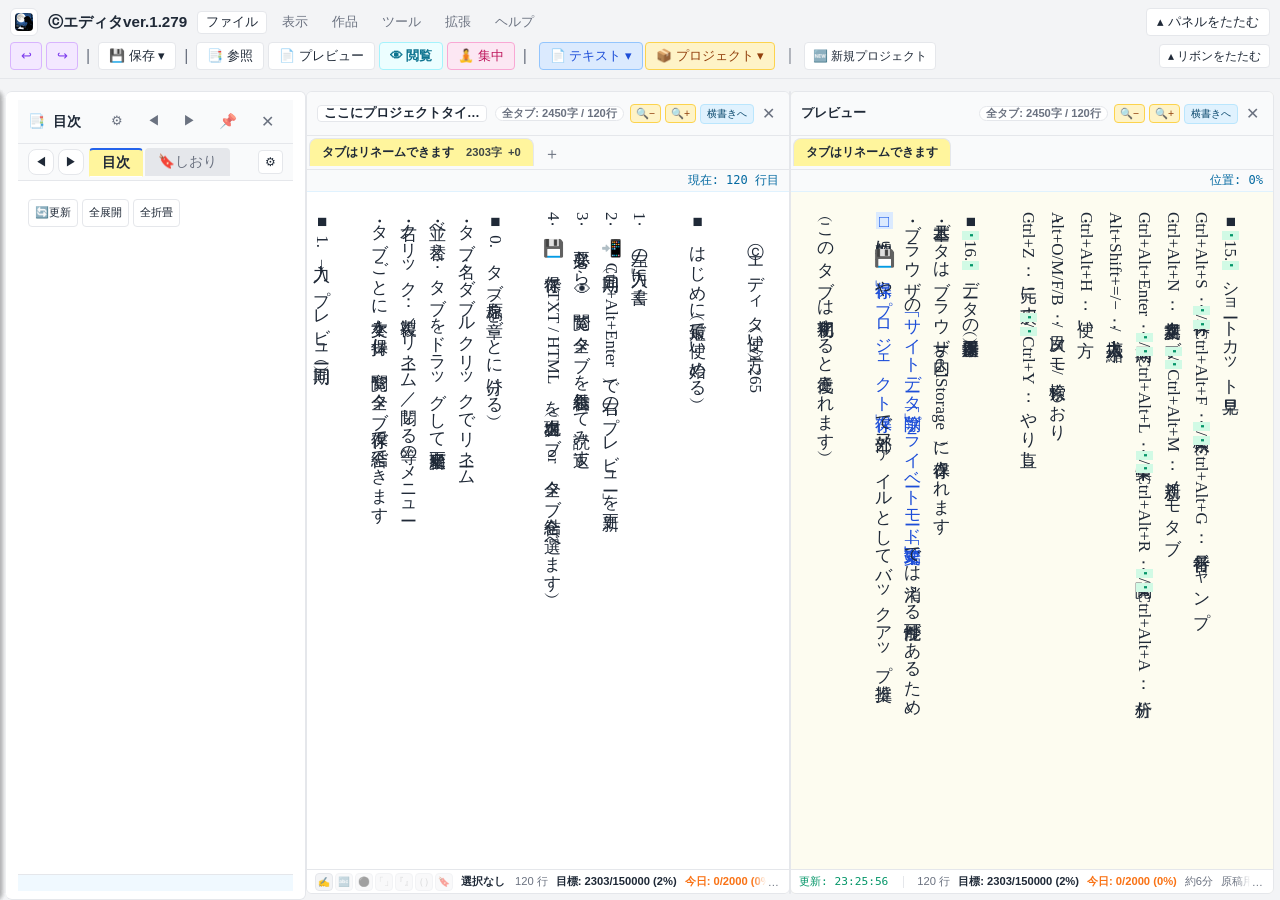
==== commit 5a4b2924: "Update index.html" ====
--- a/index.html
+++ b/index.html
@@ -7,7 +7,7 @@
 <link rel="icon" type="image/png" sizes="32x32" href="icons/favicon-32.png">
 <link rel="apple-touch-icon" sizes="192x192" href="icons/icon-192.png">
 <meta name="viewport" content="width=device-width, initial-scale=1.0">
-<title>ⓒエディタ v1.260</title>
+<title>ⓒエディタ v1.265</title>
 <link href="https://fonts.googleapis.com/css2?family=Shippori+Mincho&family=Noto+Sans+JP&family=Zen+Old+Mincho&family=M+PLUS+Rounded+1c&family=Yuji+Syuku&display=swap" rel="stylesheet">
 
 <style>
@@ -1561,7 +1561,7 @@
     /* v1.189: shortcut editor draggable/resizable */
     .cc-shortcut-editor.cc-dragging { box-shadow: 0 6px 28px rgba(0,0,0,0.35); }
     .cc-shortcut-editor-header { user-select: none; }
-.modal-header { display: flex; justify-content: space-between; align-items: center; margin-bottom: 15px; }
+.modal-header { display: flex; justify-content: space-between; align-items: center; margin-bottom: 15px; cursor: move; user-select: none; }
     .modal-header h3 { margin: 0; font-size: 1.2rem; }
     .modal-close { background: none; border: none; font-size: 1.5rem; cursor: pointer; color: var(--text-muted); }
     .modal-close:hover { color: #dc2626; }
@@ -1853,6 +1853,473 @@
 
     .btn-view { background: #ecfeff; color: #0e7490; border-color: #a5f3fc; font-weight: bold; }
     .btn-view:hover { background: #cffafe; }
+
+    /* ===== Ribbon Save Dropdown v1.266 ===== */
+    .ribbon-save-dropdown {
+      position: relative; display: inline-block;
+    }
+    .ribbon-save-dropdown-menu {
+      display: none; position: absolute; top: 100%; left: 0; z-index: 3500;
+      background: var(--panel-bg); border: 1px solid var(--border-color);
+      border-radius: 8px; box-shadow: 0 6px 18px rgba(0,0,0,0.15);
+      min-width: 170px; padding: 4px 0; margin-top: 2px;
+    }
+    .ribbon-save-dropdown-menu.show { display: block; }
+    .ribbon-save-dropdown-menu .dropdown-item {
+      padding: 8px 14px; cursor: pointer; font-size: 0.88rem;
+      white-space: nowrap; display: flex; align-items: center; gap: 4px;
+    }
+    .ribbon-save-dropdown-menu .dropdown-item:hover {
+      background: var(--hover-bg, rgba(0,0,0,0.06));
+    }
+
+    /* ===== Progress Overlay v1.267 ===== */
+    .progress-overlay {
+      position: fixed; inset: 0; z-index: 6000;
+      background: rgba(0,0,0,0.45);
+      display: none; align-items: center; justify-content: center;
+    }
+    .progress-overlay[aria-hidden="false"] { display: flex; }
+    .progress-dialog {
+      background: var(--panel-bg); border-radius: 14px;
+      box-shadow: 0 16px 48px rgba(0,0,0,0.25);
+      width: 560px; max-width: 94vw; max-height: 85vh;
+      display: flex; flex-direction: column; overflow: hidden;
+      position: relative;
+    }
+    .progress-header {
+      display: flex; align-items: center; justify-content: space-between;
+      padding: 14px 18px; border-bottom: 1px solid var(--border-color);
+      cursor: move; user-select: none;
+    }
+    /* ドラッグ可能ダイアログ共通 */
+    .overlay-dragging { cursor: move !important; }
+    .overlay-dragging * { cursor: move !important; user-select: none !important; }
+    .progress-header h3 { margin: 0; font-size: 1rem; }
+    .progress-close {
+      background: none; border: none; font-size: 1.1rem;
+      cursor: pointer; color: var(--text-muted); padding: 4px 8px; border-radius: 6px;
+    }
+    .progress-close:hover { background: rgba(0,0,0,0.06); }
+    .progress-body { padding: 14px 18px; overflow-y: auto; flex: 1; }
+
+    /* サマリーカード */
+    .progress-summary {
+      display: grid; grid-template-columns: repeat(4, 1fr); gap: 8px; margin-bottom: 14px;
+    }
+    .progress-card {
+      background: var(--bg-color); border: 1px solid var(--border-color);
+      border-radius: 10px; padding: 10px; text-align: center;
+    }
+    .progress-card-value {
+      font-size: 1.3rem; font-weight: 700; color: var(--text-color);
+      font-feature-settings: "tnum"; font-variant-numeric: tabular-nums;
+    }
+    .progress-card-label { font-size: 0.72rem; color: var(--text-muted); margin-top: 2px; }
+
+    /* カレンダー */
+    .progress-section { margin-bottom: 14px; }
+    .progress-section-header {
+      display: flex; align-items: center; justify-content: center;
+      gap: 12px; margin-bottom: 8px;
+    }
+    .progress-section-title { font-weight: 600; font-size: 0.88rem; }
+    .progress-month-label { font-weight: 600; font-size: 0.92rem; min-width: 100px; text-align: center; }
+    .progress-nav-btn {
+      background: none; border: 1px solid var(--border-color); border-radius: 6px;
+      cursor: pointer; padding: 2px 8px; font-size: 0.8rem; color: var(--text-muted);
+    }
+    .progress-nav-btn:hover { background: rgba(0,0,0,0.05); }
+    .progress-calendar {
+      display: grid; grid-template-columns: repeat(7, 1fr); gap: 0;
+      border: 1px solid var(--border-color); border-radius: 8px; overflow: hidden;
+    }
+    .progress-cal-head {
+      font-size: 1em; text-align: center; color: var(--text-muted); font-weight: 600; padding: 2px 0;
+    }
+    .progress-cal-day {
+      min-height: 54px; border-radius: 0; display: flex; flex-direction: column;
+      align-items: flex-start; justify-content: flex-start;
+      position: relative; cursor: pointer; border: 1px solid var(--border-color, #e5e7eb);
+      padding: 2px 3px; overflow: hidden;
+    }
+    .progress-cal-day.today { outline: 2px solid #f59e0b; outline-offset: -2px; z-index: 1; }
+    .progress-cal-day.empty { background: transparent; min-height: 0; }
+    .progress-cal-day .cal-num {
+      font-weight: 700; font-size: 1.15em; line-height: 1; color: inherit;
+      align-self: flex-start;
+    }
+    .progress-cal-day .cal-info {
+      display: flex; flex-direction: column; gap: 1px; margin-top: auto; width: 100%;
+      font-size: 0.6rem; line-height: 1.1;
+    }
+    .progress-cal-day .cal-chars {
+      font-size: 0.9em; color: var(--text-color); line-height: 1;
+      font-weight: 600; opacity: 0.75;
+      font-feature-settings: "tnum"; font-variant-numeric: tabular-nums;
+    }
+    .progress-cal-day.heat-4 .cal-chars,
+    .progress-cal-day.heat-5 .cal-chars { color: #fff; opacity: 0.9; }
+    .progress-cal-day .cal-event {
+      font-size: 0.85em; line-height: 1.15; color: var(--text-color); opacity: 0.8;
+      white-space: nowrap; overflow: hidden; text-overflow: ellipsis; max-width: 100%;
+    }
+    .progress-cal-day[data-tooltip]:hover::after {
+      content: attr(data-tooltip); position: absolute; bottom: calc(100% + 4px); left: 50%;
+      transform: translateX(-50%); background: rgba(0,0,0,0.85); color: #fff;
+      padding: 4px 10px; border-radius: 5px; font-size: 0.75rem; white-space: pre-line; z-index: 10;
+      pointer-events: none; max-width: 220px;
+    }
+    /* ヒートマップ色 */
+    .progress-cal-day.heat-0 { background: var(--bg-color); }
+    .progress-cal-day.heat-1 { background: #dcfce7; }
+    .progress-cal-day.heat-2 { background: #bbf7d0; }
+    .progress-cal-day.heat-3 { background: #86efac; }
+    .progress-cal-day.heat-4 { background: #4ade80; }
+    .progress-cal-day.heat-5 { background: #22c55e; color: #fff; }
+    body.theme-dark .progress-cal-day.heat-1 { background: #064e3b; }
+    body.theme-dark .progress-cal-day.heat-2 { background: #065f46; }
+    body.theme-dark .progress-cal-day.heat-3 { background: #047857; }
+    body.theme-dark .progress-cal-day.heat-4 { background: #059669; }
+    body.theme-dark .progress-cal-day.heat-5 { background: #10b981; color: #fff; }
+
+    /* グラフ */
+    .progress-graph-toggle { display: flex; gap: 4px; }
+    .progress-graph-btn {
+      padding: 2px 10px !important; font-size: 0.78rem !important;
+      min-height: auto !important; border-radius: 5px !important;
+    }
+    .progress-graph-btn.active {
+      background: var(--accent-color, #3b82f6); color: #fff !important;
+      border-color: var(--accent-color, #3b82f6);
+    }
+    .progress-graph-wrap {
+      background: var(--bg-color); border: 1px solid var(--border-color);
+      border-radius: 10px; padding: 10px; overflow: hidden;
+    }
+    .progress-graph-wrap canvas { width: 100%; height: 150px; }
+
+    /* 目標 */
+    .progress-goal-section {
+      display: flex; align-items: center; gap: 8px;
+      padding: 8px 10px; background: var(--bg-color); border-radius: 10px;
+      border: 1px solid var(--border-color);
+    }
+    .progress-goal-label { font-size: 0.85rem; display: flex; align-items: center; gap: 6px; }
+    .progress-goal-input {
+      min-width: 90px; width: auto; padding: 4px 8px; border: 1px solid var(--border-color);
+      border-radius: 6px; font-size: 0.85rem; text-align: right;
+      background: var(--panel-bg); color: var(--text-color);
+      font-variant-numeric: tabular-nums;
+    }
+    .progress-goal-unit { font-size: 0.8rem; color: var(--text-muted); }
+
+    /* コンボバー */
+    .progress-combo-bar {
+      text-align: center; padding: 6px 0 10px; font-size: 0.88rem; font-weight: 600;
+      min-height: 22px;
+    }
+    .progress-combo-bar .combo-badge {
+      display: inline-block; padding: 4px 14px; border-radius: 20px;
+      font-size: 0.82rem; font-weight: 700; letter-spacing: 0.3px;
+    }
+    /* 期間プルダウン */
+    .progress-range-select {
+      padding: 3px 8px; border: 1px solid var(--border-color); border-radius: 6px;
+      background: var(--panel-bg); color: var(--text-color); font-size: 0.82rem;
+      cursor: pointer;
+    }
+    /* 設定グリッド */
+    .progress-settings-grid { display: flex; flex-direction: column; gap: 8px; }
+    .progress-details { border: 1px solid var(--border-color); border-radius: 8px; background: var(--bg-color); }
+    .progress-details-summary {
+      padding: 8px 12px; cursor: pointer; font-size: 0.82rem; color: var(--text-muted);
+      list-style: none; user-select: none;
+    }
+    .progress-details-summary::-webkit-details-marker { display: none; }
+    .progress-details-body { padding: 8px 12px; }
+    .progress-setting-row {
+      display: flex; gap: 14px; flex-wrap: wrap; align-items: center; margin-bottom: 8px;
+      font-size: 0.82rem;
+    }
+    .progress-setting-row label { display: flex; align-items: center; gap: 6px; }
+    .progress-color-input {
+      width: 28px; height: 28px; border: 1px solid var(--border-color);
+      border-radius: 6px; padding: 1px; cursor: pointer; background: none;
+    }
+    .progress-combo-tiers-input {
+      width: 120px; padding: 3px 6px; border: 1px solid var(--border-color);
+      border-radius: 6px; font-size: 0.82rem; background: var(--panel-bg); color: var(--text-color);
+    }
+    /* 総文字数・残り日数バー */
+    .progress-total-bar {
+      text-align: center; padding: 4px 0 8px; font-size: 0.85rem; color: var(--text-muted);
+      display: flex; gap: 16px; justify-content: center; flex-wrap: wrap;
+    }
+    .progress-total-bar .ptb-item { display: inline-flex; align-items: center; gap: 4px; }
+    .progress-total-bar .ptb-value { font-weight: 700; color: var(--text-color); font-size: 0.92rem; }
+    /* 今日ボタン */
+    .progress-today-btn {
+      font-size: 0.75rem; padding: 2px 8px; border-radius: 5px;
+      background: var(--accent-color, #3b82f6); color: #fff; border: none; cursor: pointer;
+      margin-right: 6px; font-weight: 600;
+    }
+    .progress-today-btn:hover { opacity: 0.85; }
+    /* 月ラベルクリック */
+    .progress-month-label-clickable { cursor: pointer; user-select: none; }
+    .progress-month-label-clickable:hover { text-decoration: underline; }
+    /* ミニ月ピッカー */
+    .progress-month-picker {
+      position: absolute; top: calc(100% + 4px); left: 50%; transform: translateX(-50%);
+      background: var(--panel-bg); border: 1px solid var(--border-color); border-radius: 10px;
+      box-shadow: 0 8px 24px rgba(0,0,0,0.18); z-index: 20; padding: 10px;
+      min-width: 220px;
+    }
+    .progress-month-picker-header {
+      display: flex; justify-content: space-between; align-items: center; margin-bottom: 8px;
+    }
+    .progress-month-picker-header button { background: none; border: none; cursor: pointer; font-size: 1rem; color: var(--text-color); }
+    .progress-month-picker-header span { font-weight: 700; font-size: 0.92rem; }
+    .progress-month-picker-grid {
+      display: grid; grid-template-columns: repeat(4, 1fr); gap: 4px;
+    }
+    .progress-month-picker-grid button {
+      padding: 6px 4px; border: 1px solid var(--border-color); border-radius: 6px;
+      background: var(--panel-bg); color: var(--text-color); cursor: pointer; font-size: 0.82rem;
+    }
+    .progress-month-picker-grid button:hover { background: var(--accent-color, #3b82f6); color: #fff; }
+    .progress-month-picker-grid button.current { background: var(--accent-color, #3b82f6); color: #fff; font-weight: 700; }
+    /* カレンダー罫線＋曜日色 */
+    .progress-cal-head {
+      border-bottom: 1px solid var(--border-color);
+    }
+    .progress-cal-head.sun { color: #dc2626; font-weight: 700; }
+    .progress-cal-head.sat { color: #2563eb; font-weight: 700; }
+    .progress-cal-day .cal-num.sun { color: #dc2626; }
+    .progress-cal-day .cal-num.sat { color: #2563eb; }
+    .progress-cal-day[style*="color:#fff"] .cal-num.sun,
+    .progress-cal-day[style*="color:#fff"] .cal-num.sat { color: #fff; }
+    .progress-cal-day .cal-remaining { font-size: 0.8em; color: var(--text-muted); opacity: 0.7; line-height: 1; }
+    /* 作品全体目標 進捗率 */
+    .progress-total-goal-pct { font-size: 0.82rem; color: var(--text-muted); margin-left: 8px; }
+    /* 目標日入力 */
+    .progress-deadline-input {
+      padding: 3px 6px; border: 1px solid var(--border-color); border-radius: 6px;
+      font-size: 0.82rem; background: var(--panel-bg); color: var(--text-color);
+    }
+    .progress-deadline-name-input {
+      padding: 3px 6px; border: 1px solid var(--border-color); border-radius: 6px;
+      font-size: 0.82rem; background: var(--panel-bg); color: var(--text-color); width: 140px;
+    }
+    /* カレンダー日編集モーダル */
+    .progress-day-modal {
+      position: fixed; inset: 0; z-index: 6500; background: rgba(0,0,0,0.4);
+      display: none; align-items: center; justify-content: center;
+    }
+    .progress-day-modal[aria-hidden="false"] { display: flex; }
+    .progress-day-modal-content {
+      background: var(--panel-bg); border-radius: 12px; box-shadow: 0 12px 40px rgba(0,0,0,0.25);
+      width: 360px; max-width: 92vw; padding: 16px;
+    }
+    .progress-day-modal-header { display: flex; justify-content: space-between; align-items: center; margin-bottom: 12px; }
+    .progress-day-modal-header h4 { margin: 0; font-size: 1rem; }
+    .progress-day-modal-body { display: flex; flex-direction: column; gap: 10px; }
+    .progress-day-modal-body label { font-size: 0.88rem; display: flex; flex-direction: column; gap: 4px; }
+    .progress-day-modal-body label:has(input[type="checkbox"]) { flex-direction: row; align-items: center; gap: 6px; }
+    .progress-memo-textarea {
+      width: 100%; padding: 6px 8px; border: 1px solid var(--border-color); border-radius: 6px;
+      font-size: 0.85rem; background: var(--panel-bg); color: var(--text-color); resize: vertical;
+    }
+    .progress-day-modal-footer { display: flex; gap: 8px; margin-top: 12px; justify-content: flex-end; }
+
+    /* ===== File Status Overlay ===== */
+    .file-status-overlay {
+      position: fixed; inset: 0; z-index: 6000;
+      background: rgba(0,0,0,0.45);
+      display: none; align-items: center; justify-content: center;
+    }
+    .file-status-overlay[aria-hidden="false"] { display: flex; }
+    .file-status-dialog {
+      background: var(--panel-bg); border-radius: 14px;
+      box-shadow: 0 16px 48px rgba(0,0,0,0.25);
+      width: 520px; max-width: 94vw; max-height: 80vh;
+      display: flex; flex-direction: column; overflow: hidden;
+      position: relative;
+    }
+    .file-status-header {
+      display: flex; align-items: center; justify-content: space-between;
+      padding: 14px 18px; border-bottom: 1px solid var(--border-color);
+      cursor: move; user-select: none;
+    }
+    .file-status-header h3 { margin: 0; font-size: 1rem; }
+    .file-status-close {
+      background: none; border: none; font-size: 1.1rem;
+      cursor: pointer; color: var(--text-muted); padding: 4px 8px; border-radius: 6px;
+    }
+    .file-status-close:hover { background: rgba(0,0,0,0.06); }
+    .file-status-body { padding: 14px 18px; overflow-y: auto; flex: 1; }
+    .file-status-item {
+      padding: 12px 14px; border-radius: 10px; margin-bottom: 10px;
+      border: 1px solid var(--border-color); background: var(--bg-color);
+    }
+    .file-status-item-header {
+      display: flex; align-items: center; justify-content: space-between;
+      margin-bottom: 6px;
+    }
+    .file-status-item-title { font-weight: 600; font-size: 0.9rem; }
+    .file-status-badge {
+      font-size: 0.75rem; padding: 2px 8px; border-radius: 10px;
+      font-weight: 600;
+    }
+    .file-status-badge.linked { background: #bbf7d0; color: #14532d; }
+    .file-status-badge.unlinked { background: #f3f4f6; color: #9ca3af; }
+    body.theme-dark .file-status-badge.linked { background: #064e3b; color: #6ee7b7; }
+    body.theme-dark .file-status-badge.unlinked { background: #374151; color: #6b7280; }
+    .file-status-detail { font-size: 0.82rem; color: var(--text-muted); margin-top: 4px; }
+    .file-status-detail .file-path {
+      font-family: ui-monospace, SFMono-Regular, Menlo, Consolas, monospace;
+      font-size: 0.78rem; word-break: break-all;
+    }
+    .file-status-item-clickable {
+      cursor: pointer; transition: background 0.15s, border-color 0.15s;
+    }
+    .file-status-item-clickable:hover {
+      background: rgba(37,99,235,0.06); border-color: rgba(37,99,235,0.3);
+    }
+    body.theme-dark .file-status-item-clickable:hover {
+      background: rgba(96,165,250,0.1); border-color: rgba(96,165,250,0.3);
+    }
+    .file-status-unlink-btn {
+      font-size: 0.75rem; padding: 3px 8px; border-radius: 6px;
+      border: 1px solid var(--border-color); background: var(--panel-bg);
+      cursor: pointer; color: var(--text-muted); margin-left: 8px;
+    }
+    .file-status-unlink-btn:hover { background: #fecaca; color: #7f1d1d; border-color: #fca5a5; }
+    .file-status-footer {
+      padding: 10px 18px; border-top: 1px solid var(--border-color);
+    }
+    .file-status-hint { font-size: 0.75rem; color: var(--text-muted); }
+
+    /* ===== Proofread Mode ===== */
+    /* -- Dialog -- */
+    .proofread-dialog-overlay {
+      position: fixed; inset: 0; z-index: 6000;
+      background: rgba(0,0,0,0.45);
+      display: none; align-items: center; justify-content: center;
+    }
+    .proofread-dialog-overlay[aria-hidden="false"] { display: flex; }
+    .proofread-dialog {
+      background: var(--panel-bg); border-radius: 14px;
+      box-shadow: 0 16px 48px rgba(0,0,0,0.25);
+      width: 480px; max-width: 94vw;
+      overflow: hidden;
+      position: relative;
+    }
+    .proofread-dialog-header {
+      display: flex; align-items: center; justify-content: space-between;
+      padding: 14px 18px; border-bottom: 1px solid var(--border-color);
+      cursor: move; user-select: none;
+    }
+    .proofread-dialog-header h3 { margin: 0; font-size: 1rem; }
+    .proofread-dialog-close {
+      background: none; border: none; font-size: 1.1rem;
+      cursor: pointer; color: var(--text-muted); padding: 4px 8px; border-radius: 6px;
+    }
+    .proofread-dialog-close:hover { background: rgba(0,0,0,0.06); }
+    .proofread-dialog-body { padding: 18px; display: flex; flex-direction: column; gap: 16px; }
+    .proofread-dialog-row { display: flex; align-items: center; gap: 10px; }
+    .proofread-dialog-col { flex: 1; display: flex; flex-direction: column; gap: 4px; }
+    .proofread-dialog-col-sep { font-size: 1.2rem; color: var(--text-muted); flex-shrink: 0; padding-top: 18px; }
+    #proofread-swap-btn:hover { background: var(--bg-secondary, #f3f4f6); }
+    .proofread-label { font-size: 0.82rem; font-weight: 600; color: var(--text-muted); }
+    .proofread-select {
+      height: 34px; border-radius: 8px; border: 1px solid var(--border-color);
+      padding: 0 10px; background: var(--panel-bg); color: var(--text-color);
+      font-size: 0.88rem; cursor: pointer; width: 100%;
+    }
+    .proofread-dialog-footer {
+      display: flex; justify-content: flex-end; gap: 8px;
+      padding: 12px 18px; border-top: 1px solid var(--border-color);
+    }
+
+    /* -- Overlay -- */
+    #proofread-overlay {
+      position: fixed; inset: 0; z-index: 5500;
+      background: var(--bg-color);
+      display: none; flex-direction: column;
+    }
+    #proofread-overlay.show { display: flex; }
+    #proofread-header {
+      display: flex; align-items: center; justify-content: space-between;
+      padding: 8px 12px; gap: 8px; flex-wrap: wrap;
+      background: var(--pane-header-bg);
+      border-bottom: 1px solid var(--border-color);
+    }
+    #proofread-title { font-weight: bold; font-size: 0.95rem; }
+    #proofread-controls { display: flex; align-items: center; gap: 6px; flex-wrap: wrap; }
+    .proofread-ctrl-label { font-size: 0.82rem; color: var(--text-muted); }
+    .proofread-ctrl-select {
+      height: 30px; border-radius: 8px; border: 1px solid var(--border-color);
+      padding: 0 6px; background: var(--panel-bg); color: var(--text-color);
+      font-size: 0.82rem; cursor: pointer;
+    }
+    .proofread-separator { border-left: 1px solid var(--border-color); height: 18px; margin: 0 4px; }
+    .proofread-stats { font-size: 0.82rem; color: var(--text-muted); white-space: nowrap; }
+
+    /* -- Body & Panes -- */
+    #proofread-body { flex: 1; display: flex; overflow: hidden; }
+    .proofread-view { flex: 1; display: flex; overflow: hidden; }
+    #proofread-split-view { flex-direction: row; }
+    .proofread-pane { flex: 1; display: flex; flex-direction: column; overflow: hidden; }
+    .proofread-pane-header {
+      padding: 6px 14px; font-size: 0.82rem; font-weight: 600;
+      background: var(--pane-header-bg); border-bottom: 1px solid var(--border-color);
+      color: var(--text-muted); flex-shrink: 0;
+    }
+    .proofread-pane-scroll { flex: 1; overflow: auto; padding: 16px; background: var(--preview-bg-color); }
+    .proofread-pane-content {
+      font-size: 15px; line-height: 1.85; font-family: "Shippori Mincho", serif;
+      white-space: pre-wrap; word-wrap: break-word;
+    }
+    .proofread-divider { width: 2px; background: var(--border-color); flex-shrink: 0; }
+    .proofread-inline-scroll { flex: 1; overflow: auto; padding: 16px; background: var(--preview-bg-color); }
+
+    /* -- Diff highlighting -- */
+    .diff-add { background: #bbf7d0; color: #14532d; border-radius: 2px; }
+    .diff-del { background: #fecaca; color: #7f1d1d; text-decoration: line-through; border-radius: 2px; }
+    .diff-change-group { position: relative; display: inline; }
+    body.theme-dark .diff-add { background: #064e3b; color: #6ee7b7; }
+    body.theme-dark .diff-del { background: #7f1d1d; color: #fca5a5; }
+
+    /* Inline view: del shown as strikethrough red, add as green underline */
+    #proofread-content-inline .diff-del { opacity: 0.7; }
+    #proofread-content-inline .diff-add { text-decoration: underline; }
+
+    /* -- Action buttons per diff chunk -- */
+    .diff-action-group { display: inline-flex; gap: 2px; margin: 0 2px; vertical-align: middle; }
+    .diff-action-btn {
+      font-size: 0.7rem; padding: 1px 5px; border-radius: 4px;
+      border: 1px solid var(--border-color); background: var(--panel-bg);
+      cursor: pointer; color: var(--text-color); line-height: 1.2;
+    }
+    .diff-action-btn:hover { background: rgba(0,0,0,0.06); }
+    .diff-action-btn.accepted { background: #bbf7d0; border-color: #86efac; }
+    .diff-action-btn.rejected { background: #fecaca; border-color: #fca5a5; }
+    body.theme-dark .diff-action-btn:hover { background: rgba(255,255,255,0.08); }
+    body.theme-dark .diff-action-btn.accepted { background: #064e3b; border-color: #065f46; }
+    body.theme-dark .diff-action-btn.rejected { background: #7f1d1d; border-color: #991b1b; }
+
+    /* -- Vertical writing mode -- */
+    #proofread-body.vertical-mode #proofread-split-view { flex-direction: row; }
+    #proofread-body.vertical-mode .proofread-pane-content {
+      writing-mode: vertical-rl; text-orientation: upright;
+      min-height: 100%; width: max-content; max-width: none;
+    }
+    #proofread-body.vertical-mode .proofread-divider { width: 2px; }
+    #proofread-body.vertical-mode #proofread-content-inline {
+      writing-mode: vertical-rl; text-orientation: upright;
+      min-height: 100%; width: max-content; max-width: none;
+    }
 
     /* Reader (All Tabs) Fullscreen */
     #reader-overlay {
@@ -5020,7 +5487,8 @@
       tabDayBaselines = { date: today, base: {} };
     }
     // base未登録は現在値を採用
-    inputTabs.forEach(t => {
+    const tabs = window.inputTabs || [];
+    tabs.forEach(t => {
       const key = String(t.id);
       if (tabDayBaselines.base[key] == null) {
         tabDayBaselines.base[key] = normalizedLen(t.content || '');
@@ -5237,7 +5705,7 @@
     wrapRenderInputTabs();
     bindInputTabContextMenuDelegation();
     wrapUpdateInputStats();
-    initAppContextMenu();
+    try{ if (typeof initAppContextMenu === 'function') initAppContextMenu(); }catch(e){}
     try{ if (typeof window.__ccApplyPanelSideClasses === 'function') window.__ccApplyPanelSideClasses(); }catch(e){}
     try{ if (typeof window.__ccInitPanelDnDAndResizers === 'function') window.__ccInitPanelDnDAndResizers(); }catch(e){}
     
@@ -5967,7 +6435,7 @@
                 <img class="app-icon-img" src="icons/favicon-32.png" alt="" aria-hidden="true">
                 <span class="app-emoji-icon" aria-hidden="true">📝</span>
             </button>
-            <span class="app-title" id="app-title">ⓒエディタver.1.260</span>
+            <span class="app-title" id="app-title">ⓒエディタver.1.279</span>
             <nav class="ribbon-menu" aria-label="リボンメニュー">
                 <button class="ribbon-menu-btn" data-section-target="file" onclick="setActiveRibbonSection('file')">ファイル</button>
                 <button class="ribbon-menu-btn" data-section-target="view" onclick="setActiveRibbonSection('view')">表示</button>
@@ -5984,27 +6452,18 @@
             <button class="btn btn-undo" onclick="undoInput()" title="元に戻す" data-desc="元に戻す" data-shortcut="Ctrl+Z">↩</button>
             <button class="btn btn-undo" onclick="redoInput()" title="やり直し" data-desc="やり直し" data-shortcut="Ctrl+Y">↪</button>
             <span class="ribbon-separator">|</span>
-            <button class="btn panel-toggle" id="btn-toggle-search" onclick="toggleSearchPanel()" data-label="🔍 検索" data-desc="検索パネルを開閉" data-shortcut="Ctrl+Alt+F">
-                <span class="panel-label">🔍 検索</span><span class="panel-state-icon">▾</span>
-            </button>
-            <span class="ribbon-separator">|</span>
-            <div class="dropdown">
-                <button class="btn dropdown-btn" onclick="toggleDropdown('insert-dropdown')">📝 挿入</button>
-                <div id="insert-dropdown" class="dropdown-content">
-                    <button onclick="insertText('――')">―― ダッシュ</button>
-                    <button onclick="insertText('……')">…… 三点リーダー</button>
-                    <button onclick="insertText('「」', 1)">「」 鉤括弧</button>
-                    <button onclick="insertText('『』', 1)">『』 二重鉤括弧</button>
-                    <button onclick="insertText('｜《》', 1)">｜《》 ルビ記法</button>
-                    <button onclick="insertText('《《》》', 2)">《《》》 傍点記法</button>
-                    <button onclick="insertText('__下線__', 2)">__下線__ 下線</button>
-                    <button onclick="insertText('==強調==', 2)">==強調== 強調表示</button>
-                    <button onclick="insertRubyToSelection()">🈂️ 選択文字にルビ</button>
-                    <button onclick="insertBoutenToSelection()">⚫ 選択文字に傍点</button>
+            <div class="ribbon-save-dropdown" id="ribbon-save-dropdown">
+                <button class="btn" id="btn-ribbon-save" onclick="toggleRibbonSaveDropdown()" title="テキスト / プロジェクト保存">💾 保存 ▾</button>
+                <div class="ribbon-save-dropdown-menu" id="ribbon-save-dropdown-menu">
+                    <div class="dropdown-item" onclick="ribbonSmartSaveText(); closeRibbonSaveDropdown();">📄 テキスト保存</div>
+                    <div class="dropdown-item" onclick="ribbonSmartSaveProject(); closeRibbonSaveDropdown();">📦 プロジェクト保存</div>
                 </div>
             </div>
             <span class="ribbon-separator">|</span>
-            <button class="btn btn-focus" id="btn-focus-ribbon" onclick="toggleFocusMode()" title="集中モード (Ctrl+Alt+L)">🧘 集中</button>
+            <button class="btn" id="btn-toggle-reference-ribbon" onclick="toggleReferencePaneVis()" title="参照ペイン表示切替 (Ctrl+Alt+Shift+R)" data-desc="参照ペイン表示切替" data-shortcut="Ctrl+Alt+Shift+R">📑 参照</button>
+            <button class="btn" id="btn-toggle-preview-ribbon" onclick="togglePreviewPaneVis()" title="プレビュー表示切替 (Ctrl+Alt+Shift+P)" data-desc="プレビュー表示切替" data-shortcut="Ctrl+Alt+Shift+P">📄 プレビュー</button>
+            <button class="btn btn-view" onclick="openReaderView()" title="全タブをまとめて閲覧（Escで戻る）" data-desc="全タブをまとめて閲覧（Escで戻る）" data-shortcut="Ctrl+Alt+V">👁 閲覧</button>
+            <button class="btn btn-focus" id="btn-focus" onclick="toggleFocusMode()" data-desc="集中モードを切替" data-shortcut="Ctrl+Alt+L">🧘 集中</button>
             <span class="ribbon-separator">|</span>
             <div class="ribbon-inline-slot" id="ribbon-inline-slot"></div>
         </div>
@@ -6075,11 +6534,6 @@
             </div>
             <span class="ribbon-separator">|</span>
             <div class="ribbon-subgroup">
-                <button class="btn btn-view" onclick="openReaderView()" title="全タブをまとめて閲覧（Escで戻る）" data-desc="全タブをまとめて閲覧（Escで戻る）" data-shortcut="Ctrl+Alt+V">👁 閲覧</button>
-                <button class="btn btn-analysis" onclick="showAnalysis()" data-desc="分析を開く" data-shortcut="Ctrl+Alt+A">📊 分析</button>
-                <button class="btn btn-focus" id="btn-focus" onclick="toggleFocusMode()" data-desc="集中モードを切替" data-shortcut="Ctrl+Alt+L">🧘 集中</button>
-                <button class="btn btn-sync" id="btn-sync" onclick="syncPreviewPosition()" data-desc="プレビューを同期" data-shortcut="Ctrl+Alt+Enter">📲 同期</button>
-                <span class="ribbon-separator">|</span>
                 <button class="btn" id="btn-toggle-preview" onclick="togglePreviewPaneVis()" data-desc="プレビュー表示切替" data-shortcut="Ctrl+Alt+Shift+P">📄 プレビュー</button>
                 <button class="btn" id="btn-toggle-reference" onclick="toggleReferencePaneVis()" data-desc="参照ペイン表示切替" data-shortcut="Ctrl+Alt+Shift+R">📑 参照</button>
             </div>
@@ -6102,7 +6556,17 @@
     </div>
 
     <div class="ribbon-section ribbon-extensions" data-section="extensions">
-        <span class="ribbon-menu-item">🚧 開発中</span>
+        <div class="ribbon-group">
+            <button class="btn" onclick="openProofreadDialog()" title="入力タブと参照タブの差分を比較・校正">📝 校正</button>
+            <button class="btn panel-toggle" id="btn-toggle-search" onclick="toggleSearchPanel()" data-label="🔍 検索" data-desc="検索パネルを開閉" data-shortcut="Ctrl+Alt+F">
+                <span class="panel-label">🔍 検索</span><span class="panel-state-icon">▾</span>
+            </button>
+            <button class="btn" onclick="openFileStatus()" title="ファイル連携の状態を確認">📂 ステータス</button>
+            <button class="btn" onclick="openProgressOverlay()" title="執筆進捗の記録・確認">📈 進捗</button>
+            <span class="ribbon-separator">|</span>
+            <button class="btn btn-analysis" onclick="showAnalysis()" data-desc="分析を開く" data-shortcut="Ctrl+Alt+A">📊 分析</button>
+            <button class="btn btn-sync" id="btn-sync" onclick="syncPreviewPosition()" data-desc="プレビューを同期" data-shortcut="Ctrl+Alt+Enter">📲 同期</button>
+        </div>
     </div>
     <div class="ribbon-section ribbon-help" data-section="help">
         <button class="btn panel-toggle" id="btn-toggle-help" onclick="togglePanel('help-bar')" data-label="❓ 使い方" data-desc="使い方パネルを開閉" data-shortcut="Ctrl+Alt+H">
@@ -7070,6 +7534,7 @@
             <label style="display: block; margin-bottom: 5px;"><input type="checkbox" id="proj-save-reference" checked> 参照テキスト</label>
             <label id="proj-save-bookmarks-row" style="display: block; margin-bottom: 5px;"><input type="checkbox" id="proj-save-bookmarks" checked> しおり</label>
             <label id="proj-save-settings-row" style="display: block; margin-bottom: 5px;"><input type="checkbox" id="proj-save-settings" checked> 設定（ペイン幅・色など）</label>
+            <label id="proj-save-progress-row" style="display: block; margin-bottom: 5px;"><input type="checkbox" id="proj-save-progress" checked> 執筆進捗ログ</label>
         </div>
         <div id="proj-save-newproject-hint" style="display:none; margin: 0 0 10px 0; font-size:0.78rem; color:var(--text-muted);">
             新規プロジェクトを開始する前にバックアップを推奨します。必要なら「保存して新規開始」を押してください。
@@ -7574,6 +8039,294 @@
     <div id="reader-scroll"><div id="reader-content"></div></div>
 </div>
 
+<!-- ===== 執筆進捗オーバーレイ v1.271 ===== -->
+<div id="progress-overlay" class="progress-overlay" aria-hidden="true">
+  <div class="progress-dialog" role="dialog" aria-label="執筆進捗">
+    <div class="progress-header">
+      <h3>📈 執筆進捗</h3>
+      <button class="progress-close" onclick="closeProgressOverlay()" title="閉じる">✕</button>
+    </div>
+    <div class="progress-body">
+      <!-- サマリーカード -->
+      <div class="progress-summary" id="progress-summary"></div>
+      <!-- 総文字数＋残り日数バー -->
+      <div class="progress-total-bar" id="progress-total-bar"></div>
+      <!-- コンボ表示 -->
+      <div class="progress-combo-bar" id="progress-combo-bar"></div>
+      <!-- カレンダーヒートマップ -->
+      <div class="progress-section">
+        <div class="progress-section-header" style="position:relative;">
+          <button class="progress-nav-btn progress-today-btn" onclick="progressGoToday()" title="今日に戻る">今日</button>
+          <button class="progress-nav-btn" onclick="progressNavMonth(-1)" title="前月">◀</button>
+          <span class="progress-month-label progress-month-label-clickable" id="progress-month-label" onclick="toggleProgressMonthPicker()" title="クリックで月選択"></span>
+          <button class="progress-nav-btn" onclick="progressNavMonth(1)" title="翌月">▶</button>
+          <div class="progress-month-picker" id="progress-month-picker" style="display:none;"></div>
+        </div>
+        <div class="progress-calendar" id="progress-calendar"></div>
+      </div>
+      <!-- グラフ -->
+      <div class="progress-section">
+        <div class="progress-section-header">
+          <select id="progress-range-select" class="progress-range-select">
+            <option value="7">直近7日</option>
+            <option value="14">直近14日</option>
+            <option value="30" selected>直近30日</option>
+          </select>
+          <div class="progress-graph-toggle">
+            <button class="btn progress-graph-btn active" data-graph="bar" onclick="switchProgressGraph('bar')">棒</button>
+            <button class="btn progress-graph-btn" data-graph="line" onclick="switchProgressGraph('line')">折線</button>
+          </div>
+        </div>
+        <div class="progress-graph-wrap">
+          <canvas id="progress-graph" width="480" height="150"></canvas>
+        </div>
+      </div>
+      <!-- 目標セクション -->
+      <div class="progress-section progress-settings-grid">
+        <div class="progress-goal-section">
+          <label class="progress-goal-label">🎯 日次目標:
+            <input type="number" id="progress-goal-input" class="progress-goal-input" min="0" step="100" placeholder="例: 2000">
+            <span class="progress-goal-unit">文字</span>
+          </label>
+        </div>
+        <div class="progress-goal-section">
+          <label class="progress-goal-label">📚 作品全体の目標:
+            <input type="number" id="progress-total-goal-input" class="progress-goal-input" min="0" step="1000" placeholder="例: 120000">
+            <span class="progress-goal-unit">文字</span>
+          </label>
+          <span class="progress-total-goal-pct" id="progress-total-goal-pct"></span>
+        </div>
+        <div class="progress-goal-section">
+          <label class="progress-goal-label">📅 目標日:
+            <input type="date" id="progress-deadline-input" class="progress-deadline-input">
+          </label>
+          <label class="progress-goal-label" style="margin-left:8px;">目標名:
+            <input type="text" id="progress-deadline-name" class="progress-deadline-name-input" placeholder="例: 電撃小説大賞">
+          </label>
+        </div>
+        <details class="progress-details">
+          <summary class="progress-details-summary">⚙ 表示設定</summary>
+          <div class="progress-details-body">
+            <div class="progress-setting-row">
+              <label>カレンダー色:
+                <input type="color" id="progress-cal-color" value="#22c55e" class="progress-color-input">
+              </label>
+              <label>コンボ色（到達時）:
+                <input type="color" id="progress-combo-color" value="#f59e0b" class="progress-color-input">
+              </label>
+            </div>
+            <div class="progress-setting-row">
+              <label>コンボ日数区切り:
+                <input type="text" id="progress-combo-tiers" value="2,5,7,14,30" class="progress-combo-tiers-input" placeholder="2,5,7,14,30">
+              </label>
+            </div>
+            <div style="margin-top:6px;border-top:1px solid var(--border-color,#e5e7eb);padding-top:6px;">
+              <div style="font-size:0.72rem;font-weight:600;margin-bottom:4px;">カレンダー文字スタイル</div>
+              <table style="font-size:0.7rem;border-collapse:collapse;width:100%;">
+                <thead><tr>
+                  <th style="text-align:left;padding:2px 4px;">要素</th>
+                  <th style="text-align:center;padding:2px 4px;">サイズ</th>
+                  <th style="text-align:center;padding:2px 4px;">色</th>
+                </tr></thead>
+                <tbody>
+                  <tr>
+                    <td style="padding:2px 4px;">日付</td>
+                    <td style="padding:2px 4px;text-align:center;">
+                      <select id="pcal-date-size" style="font-size:0.68rem;padding:1px 2px;">
+                        <option value="0.7em">小</option><option value="0.85em">中小</option>
+                        <option value="1em" selected>標準</option><option value="1.2em">大</option><option value="1.4em">特大</option>
+                      </select>
+                    </td>
+                    <td style="padding:2px 4px;text-align:center;">
+                      <input type="color" id="pcal-date-color" value="#374151" class="progress-color-input">
+                    </td>
+                  </tr>
+                  <tr>
+                    <td style="padding:2px 4px;">文字数</td>
+                    <td style="padding:2px 4px;text-align:center;">
+                      <select id="pcal-chars-size" style="font-size:0.68rem;padding:1px 2px;">
+                        <option value="0.7em">小</option><option value="0.85em" selected>中小</option>
+                        <option value="1em">標準</option><option value="1.2em">大</option><option value="1.4em">特大</option>
+                      </select>
+                    </td>
+                    <td style="padding:2px 4px;text-align:center;">
+                      <input type="color" id="pcal-chars-color" value="#374151" class="progress-color-input">
+                    </td>
+                  </tr>
+                  <tr>
+                    <td style="padding:2px 4px;">予定メモ</td>
+                    <td style="padding:2px 4px;text-align:center;">
+                      <select id="pcal-memo-size" style="font-size:0.68rem;padding:1px 2px;">
+                        <option value="0.7em" selected>小</option><option value="0.85em">中小</option>
+                        <option value="1em">標準</option><option value="1.2em">大</option><option value="1.4em">特大</option>
+                      </select>
+                    </td>
+                    <td style="padding:2px 4px;text-align:center;">
+                      <input type="color" id="pcal-memo-color" value="#666666" class="progress-color-input">
+                    </td>
+                  </tr>
+                  <tr>
+                    <td style="padding:2px 4px;">残り日数</td>
+                    <td style="padding:2px 4px;text-align:center;">
+                      <select id="pcal-remain-size" style="font-size:0.68rem;padding:1px 2px;">
+                        <option value="0.7em" selected>小</option><option value="0.85em">中小</option>
+                        <option value="1em">標準</option><option value="1.2em">大</option><option value="1.4em">特大</option>
+                      </select>
+                    </td>
+                    <td style="padding:2px 4px;text-align:center;">
+                      <input type="color" id="pcal-remain-color" value="#9ca3af" class="progress-color-input">
+                    </td>
+                  </tr>
+                </tbody>
+              </table>
+              <div style="margin-top:4px;">
+                <label style="font-size:0.7rem;">全体ベースサイズ:
+                  <select id="progress-cal-font-size" style="font-size:0.68rem;padding:1px 2px;">
+                    <option value="0.58rem">極小</option><option value="0.68rem" selected>小（標準）</option>
+                    <option value="0.78rem">中</option><option value="0.88rem">大</option><option value="1rem">特大</option>
+                  </select>
+                </label>
+                <button id="progress-cal-font-reset" style="font-size:0.68rem;padding:2px 8px;margin-left:8px;border:1px solid var(--border-color,#ccc);border-radius:3px;background:var(--bg-secondary,#f3f4f6);cursor:pointer;">全てリセット</button>
+              </div>
+            </div>
+            <div class="progress-setting-row" style="margin-top:8px;border-top:1px solid var(--border-color,#e5e7eb);padding-top:8px;">
+              <button onclick="resetProgressLog()" style="font-size:0.75rem;padding:4px 10px;background:#dc2626;color:#fff;border:none;border-radius:4px;cursor:pointer;">進捗ログをリセット</button>
+              <span style="font-size:0.7rem;color:var(--text-muted,#999);margin-left:6px;">記録された日別文字数を全て消去します</span>
+            </div>
+          </div>
+        </details>
+      </div>
+    </div>
+  </div>
+</div>
+<!-- カレンダー日編集モーダル -->
+<div id="progress-day-modal" class="progress-day-modal" aria-hidden="true">
+  <div class="progress-day-modal-content">
+    <div class="progress-day-modal-header">
+      <h4 id="progress-day-modal-title"></h4>
+      <button onclick="closeProgressDayModal()" class="progress-close">✕</button>
+    </div>
+    <div class="progress-day-modal-body">
+      <label>✏️ 執筆文字数:
+        <input type="number" id="pdm-chars" min="0" step="100" class="progress-goal-input">
+      </label>
+      <label>📝 予定メモ:
+        <textarea id="pdm-memo" rows="2" class="progress-memo-textarea" placeholder="予定やメモを入力"></textarea>
+      </label>
+      <label><input type="checkbox" id="pdm-is-deadline"> 📅 この日を目標日に設定する</label>
+      <div id="pdm-deadline-opts" style="display:none; margin-left: 20px;">
+        <label>目標名: <input type="text" id="pdm-deadline-name-edit" class="progress-deadline-name-input" placeholder="例: 電撃小説大賞"></label>
+      </div>
+    </div>
+    <div class="progress-day-modal-footer">
+      <button class="btn" onclick="saveProgressDayModal()">💾 保存</button>
+      <button class="btn" onclick="closeProgressDayModal()">キャンセル</button>
+    </div>
+  </div>
+</div>
+
+<!-- ===== ファイル連携ステータス ===== -->
+<div id="file-status-overlay" class="file-status-overlay" aria-hidden="true">
+  <div class="file-status-dialog" role="dialog" aria-label="ファイル連携ステータス">
+    <div class="file-status-header">
+      <h3>📂 ファイル連携ステータス</h3>
+      <button class="file-status-close" onclick="closeFileStatus()" title="閉じる">✕</button>
+    </div>
+    <div class="file-status-body" id="file-status-body">
+      <!-- JS で動的に生成 -->
+    </div>
+    <div class="file-status-footer">
+      <span class="file-status-hint">※ File System Access API で保存したファイルはハンドルが維持され、次回以降は上書き保存されます</span>
+    </div>
+  </div>
+</div>
+
+<!-- ===== 校正モード設定ダイアログ ===== -->
+<div id="proofread-dialog-overlay" class="proofread-dialog-overlay" aria-hidden="true">
+  <div class="proofread-dialog" role="dialog" aria-label="校正設定">
+    <div class="proofread-dialog-header">
+      <h3>📝 校正チェック</h3>
+      <button class="proofread-dialog-close" onclick="closeProofreadDialog()" title="閉じる">✕</button>
+    </div>
+    <div class="proofread-dialog-body">
+      <div class="proofread-dialog-row">
+        <div class="proofread-dialog-col">
+          <label class="proofread-label">比較元（変更後）</label>
+          <select id="proofread-input-tab" class="proofread-select"></select>
+        </div>
+        <div class="proofread-dialog-col-sep"><button type="button" id="proofread-swap-btn" title="左右を入れ替え" style="background:none;border:none;cursor:pointer;font-size:1.2rem;padding:2px 6px;border-radius:4px;color:var(--text-color,#333);transition:background 0.15s;">⇔</button></div>
+        <div class="proofread-dialog-col">
+          <label class="proofread-label">比較先（変更前）</label>
+          <select id="proofread-ref-tab" class="proofread-select"></select>
+        </div>
+      </div>
+      <div class="proofread-dialog-row">
+        <div class="proofread-dialog-col">
+          <label class="proofread-label">差分の粒度</label>
+          <select id="proofread-granularity" class="proofread-select">
+            <option value="char">文字単位</option>
+            <option value="word" selected>文節単位</option>
+            <option value="line">行単位</option>
+          </select>
+        </div>
+        <div class="proofread-dialog-col">
+          <label class="proofread-label">表示形式</label>
+          <select id="proofread-view-mode" class="proofread-select">
+            <option value="split" selected>2カラム（左右）</option>
+            <option value="inline">インライン（1カラム）</option>
+          </select>
+        </div>
+      </div>
+    </div>
+    <div class="proofread-dialog-footer">
+      <button class="btn" onclick="closeProofreadDialog()">キャンセル</button>
+      <button class="btn btn-apply-all" onclick="startProofreadMode()">比較開始</button>
+    </div>
+  </div>
+</div>
+
+<!-- ===== 校正モード オーバーレイ ===== -->
+<div id="proofread-overlay" aria-hidden="true">
+  <div id="proofread-header">
+    <div id="proofread-title">📝 校正モード</div>
+    <div id="proofread-controls">
+      <label class="proofread-ctrl-label">粒度:</label>
+      <select id="proofread-ctrl-granularity" class="proofread-ctrl-select" onchange="rerunProofreadDiff()">
+        <option value="char">文字</option>
+        <option value="word">文節</option>
+        <option value="line">行</option>
+      </select>
+      <label class="proofread-ctrl-label">表示:</label>
+      <select id="proofread-ctrl-view" class="proofread-ctrl-select" onchange="switchProofreadView()">
+        <option value="split">2カラム</option>
+        <option value="inline">インライン</option>
+      </select>
+      <span class="proofread-separator"></span>
+      <span id="proofread-stats" class="proofread-stats"></span>
+      <span class="proofread-separator"></span>
+      <button class="btn" id="btn-proofread-writing-mode" onclick="toggleProofreadWritingMode()" title="書字方向切替">縦書きへ</button>
+      <button class="btn btn-apply-all" onclick="applyProofreadChanges()" title="選択した変更を入力タブに反映">✔ 適用</button>
+      <button class="btn" onclick="closeProofreadMode()" title="校正モードを閉じる（Esc）">✕ 閉じる</button>
+    </div>
+  </div>
+  <div id="proofread-body">
+    <div id="proofread-split-view" class="proofread-view">
+      <div class="proofread-pane" id="proofread-pane-before">
+        <div class="proofread-pane-header">参照（変更前）</div>
+        <div class="proofread-pane-scroll"><div class="proofread-pane-content" id="proofread-content-before"></div></div>
+      </div>
+      <div class="proofread-divider"></div>
+      <div class="proofread-pane" id="proofread-pane-after">
+        <div class="proofread-pane-header">入力（変更後）</div>
+        <div class="proofread-pane-scroll"><div class="proofread-pane-content" id="proofread-content-after"></div></div>
+      </div>
+    </div>
+    <div id="proofread-inline-view" class="proofread-view" style="display:none;">
+      <div class="proofread-pane-scroll proofread-inline-scroll"><div class="proofread-pane-content" id="proofread-content-inline"></div></div>
+    </div>
+  </div>
+</div>
+
 <div id="jump-dialog" class="jump-dialog">
     <h4>行番号ジャンプ</h4>
     <input type="number" id="jump-line-input" placeholder="行番号を入力..." min="1">
@@ -8012,6 +8765,15 @@
     let lastHtmlSaveHandle = null;
     let lastMemoSaveHandle = null;
 
+    // v1.265: ファイル連携ステータスからアクセスできるようエクスポート
+    window.__ccFileHandles = {
+      get text() { return lastTextSaveHandle; },
+      set text(v) { lastTextSaveHandle = v; },
+      get html() { return lastHtmlSaveHandle; },
+      set html(v) { lastHtmlSaveHandle = v; },
+      get memo() { return lastMemoSaveHandle; },
+      set memo(v) { lastMemoSaveHandle = v; },
+    };
 
     // Utility function - must be defined before use in renderInputTabs
     function escapeHtml(s) {
@@ -8544,7 +9306,15 @@
         if (s) { try { const d = JSON.parse(s); if (d.date === getTodayDateStr()) { todayStartChars = d.startChars; return; } } catch (e) {} }
         saveTodayStart();
     }
-    function saveTodayStart() { const n = inputArea.value.replace(/[\n\s　]/g, '').length; todayStartChars = n; localStorage.setItem(TODAY_START_KEY, JSON.stringify({ date: getTodayDateStr(), startChars: n })); }
+    function saveTodayStart() {
+        // 全タブの合計文字数を基準にする（getEditorTotalCharsと同じ計算）
+        let n = (inputArea.value || '').replace(/[\n\s　]/g, '').length;
+        const tabs = window.inputTabs || [];
+        const activeId = (typeof window.activeTabId !== 'undefined') ? window.activeTabId : null;
+        tabs.forEach(function(t) { if (t.id !== activeId) n += (t.content || '').replace(/[\n\s　]/g, '').length; });
+        todayStartChars = n;
+        localStorage.setItem(TODAY_START_KEY, JSON.stringify({ date: getTodayDateStr(), startChars: n }));
+    }
     function resetTodayStart() { if (confirm('今日の開始点をリセットしますか？')) { saveTodayStart(); updateInputStats(); updatePreview(); } }
 
     function loadWritingTime() {
@@ -8854,7 +9624,7 @@
     function saveSettingsToStorage() { localStorage.setItem(SETTINGS_KEY, JSON.stringify(collectAllSettings())); }
     function loadSettingsFromStorage() { const s = localStorage.getItem(SETTINGS_KEY); if (s) { try { applyImportedSettings(JSON.parse(s)); } catch (e) {} } }
 
-        const defaultText = `　ⓒエディタ（使い方） v1.260
+        const defaultText = `　ⓒエディタ（使い方） v1.265
 
 ■ はじめに（最短で使い始める）
 
@@ -14395,6 +15165,252 @@
     function showSaveDialog() { document.getElementById('save-dialog-overlay').style.display = 'flex'; }
     function closeSaveDialog() { document.getElementById('save-dialog-overlay').style.display = 'none'; }
 
+    // ===== v1.266: リボン保存ドロップダウン =====
+    let lastProjectSaveHandle = null;
+    // ファイル連携ステータスからもアクセスできるようエクスポート
+    if (window.__ccFileHandles) {
+        Object.defineProperty(window.__ccFileHandles, 'project', {
+            get() { return lastProjectSaveHandle; },
+            set(v) { lastProjectSaveHandle = v; },
+            configurable: true
+        });
+    }
+
+    function toggleRibbonSaveDropdown() {
+        const menu = document.getElementById('ribbon-save-dropdown-menu');
+        if (!menu) return;
+        menu.classList.toggle('show');
+    }
+    function closeRibbonSaveDropdown() {
+        const menu = document.getElementById('ribbon-save-dropdown-menu');
+        if (menu) menu.classList.remove('show');
+    }
+    // 外部クリックで閉じる
+    document.addEventListener('click', function(e) {
+        const dd = document.getElementById('ribbon-save-dropdown');
+        if (dd && !dd.contains(e.target)) {
+            closeRibbonSaveDropdown();
+        }
+    });
+
+    // スマート テキスト保存: ハンドルがあれば上書き、なければピッカー表示
+    async function ribbonSmartSaveText() {
+        try {
+            // saveTabsToStorage で最新データをローカルに確定
+            if (typeof saveTabsToStorage === 'function') saveTabsToStorage();
+        } catch(e) {}
+        const scope = getSaveScope ? getSaveScope() : 'current';
+        const content = getContentToSave ? getContentToSave(scope) : getCurrentTabContent();
+        const b = new Blob([content], { type: 'text/plain' });
+
+        if (lastTextSaveHandle) {
+            // ハンドルがある → 上書き試行
+            try {
+                const ok = await saveWithHandle(lastTextSaveHandle, b);
+                if (ok) {
+                    recordLastSave('テキスト上書き保存');
+                    showToast('テキストを上書き保存しました');
+                    return;
+                }
+            } catch(e) {
+                // ハンドルが無効（ファイル削除等）→ ピッカーへフォールスルー
+            }
+            // ハンドル失敗 → nullにリセットしてピッカーへ
+            lastTextSaveHandle = null;
+        }
+        // ハンドルなし → File System Access API ピッカー
+        const name = buildSuggestedName ? buildSuggestedName('txt', scope) : 'novel.txt';
+        if (window.showSaveFilePicker) {
+            try {
+                const handle = await window.showSaveFilePicker({
+                    suggestedName: name,
+                    types: [{ description: 'Text', accept: { 'text/plain': ['.txt'] } }]
+                });
+                const ok = await saveWithHandle(handle, b);
+                if (ok) {
+                    lastTextSaveHandle = handle;
+                    recordLastSave('テキスト保存');
+                    showToast('テキストを保存しました');
+                }
+                return;
+            } catch(err) {
+                if (err && err.name === 'AbortError') return; // キャンセル → 何もしない
+            }
+        }
+        // File System Access API 非対応 → ダウンロードフォールバック
+        const a = document.createElement('a');
+        a.href = URL.createObjectURL(b);
+        a.download = name;
+        document.body.appendChild(a);
+        a.click();
+        document.body.removeChild(a);
+        recordLastSave('テキスト保存');
+        showToast('テキストを保存しました');
+    }
+
+    // スマート プロジェクト保存: ハンドルがあれば上書き、なければピッカー表示
+    async function ribbonSmartSaveProject() {
+        // 直前の入力を取りこぼさないよう同期
+        try { if (typeof saveTabsToStorage === 'function') saveTabsToStorage(); } catch(e){}
+        try { if (typeof saveMemoTabs === 'function') saveMemoTabs(); } catch(e){}
+        try { if (typeof saveWritingTime === 'function') saveWritingTime(); } catch(e){}
+        try { if (typeof saveSettingsToStorage === 'function') saveSettingsToStorage(); } catch(e){}
+
+        // プロジェクトデータを構築（全項目含む）
+        const project = buildFullProjectData();
+        const jsonStr = JSON.stringify(project, null, 2);
+        const blob = new Blob([jsonStr], { type: 'application/json' });
+
+        if (lastProjectSaveHandle) {
+            try {
+                const ok = await saveWithHandle(lastProjectSaveHandle, blob);
+                if (ok) {
+                    recordLastSave('プロジェクト上書き保存');
+                    showToast('プロジェクトを上書き保存しました');
+                    return;
+                }
+            } catch(e) {}
+            lastProjectSaveHandle = null;
+        }
+
+        // ハンドルなし → ピッカー
+        const dateStr = new Date().toISOString().slice(0,10);
+        let filename;
+        if (novelTitle && novelTitle !== DEFAULT_NOVEL_TITLE) {
+            const safeTitle = novelTitle.replace(/[\\/:*?"<>|]/g, '').trim();
+            filename = safeTitle ? `${safeTitle}_${dateStr}.ccproj` : `project_${dateStr}.ccproj`;
+        } else {
+            filename = `project_${dateStr}.ccproj`;
+        }
+
+        if (window.showSaveFilePicker) {
+            try {
+                const handle = await window.showSaveFilePicker({
+                    suggestedName: filename,
+                    types: [{ description: 'ⓒエディタ Project', accept: { 'application/json': ['.ccproj'] } }]
+                });
+                const ok = await saveWithHandle(handle, blob);
+                if (ok) {
+                    lastProjectSaveHandle = handle;
+                    recordLastSave('プロジェクト保存');
+                    showToast('プロジェクトを保存しました');
+                    return;
+                }
+            } catch(err) {
+                if (err && err.name === 'AbortError') return; // ユーザーがキャンセル
+            }
+        }
+        // File System Access API 非対応 → ダウンロードフォールバック
+        const a = document.createElement('a');
+        a.href = URL.createObjectURL(blob);
+        a.download = filename;
+        document.body.appendChild(a);
+        a.click();
+        document.body.removeChild(a);
+        recordLastSave('プロジェクト保存');
+        showToast('プロジェクトを保存しました');
+    }
+
+    // プロジェクトデータ構築（全項目）
+    function buildFullProjectData() {
+        const project = { version: 1, timestamp: Date.now() };
+
+        // タブ
+        const tabState = JSON.parse(localStorage.getItem(TABS_KEY) || '{}');
+        project.tabs = Array.isArray(tabState.tabs) ? tabState.tabs : [];
+        project.currentTabId = tabState.activeTabId || (project.tabs[0]?.id ?? 1);
+        project.nextTabId = tabState.nextTabId || (Math.max(0, ...project.tabs.map(t => t.id||0)) + 1);
+        try {
+            const tg = JSON.parse(localStorage.getItem('cc_tab_groups_v1') || '{}');
+            if (tg.groups && Object.keys(tg.groups).length > 0) project.tabGroups = tg;
+        } catch(e) {}
+
+        // メモ
+        const memoState = JSON.parse(localStorage.getItem(MEMO_KEY) || '{}');
+        project.memoTabs = Array.isArray(memoState.tabs) ? memoState.tabs : [];
+        project.currentMemoTabId = memoState.activeId || (project.memoTabs[0]?.id ?? 1);
+        project.nextMemoTabId = memoState.nextId || (Math.max(0, ...project.memoTabs.map(t => t.id||0)) + 1);
+
+        // 構成・キャラクター・世界観・用語
+        const structData = localStorage.getItem('cc_editor_structure');
+        if (structData) project.structure = JSON.parse(structData);
+        const charData = localStorage.getItem('cc_editor_character');
+        if (charData) project.character = JSON.parse(charData);
+        const worldData = localStorage.getItem('cc_editor_world');
+        if (worldData) project.world = JSON.parse(worldData);
+        const termsData = localStorage.getItem('cc_editor_terms');
+        if (termsData) project.terms = JSON.parse(termsData);
+
+        // タイトル
+        project.title = novelTitle || DEFAULT_NOVEL_TITLE;
+
+        // しおり
+        try {
+            const bm = localStorage.getItem(BOOKMARKS_KEY);
+            if (bm) project.bookmarks = JSON.parse(bm);
+        } catch(e) {}
+
+        // 設定
+        try {
+            const settings = localStorage.getItem(SETTINGS_KEY);
+            if (settings) project.settings = JSON.parse(settings);
+        } catch(e) {}
+        project.settingsMeta = {
+            paneWidths: {
+                input: localStorage.getItem('cc_pane_input_width_px'),
+                preview: localStorage.getItem('cc_pane_preview_width_px'),
+                side: localStorage.getItem('cc_side_width_px'),
+                memo: localStorage.getItem('cc_memo_width_px'),
+                outline: localStorage.getItem('cc_outline_width_px'),
+                structure: localStorage.getItem('cc_structure_width_px'),
+                search: localStorage.getItem('cc_search_width_px'),
+                character: localStorage.getItem('cc_character_width_px'),
+                world: localStorage.getItem('cc_world_width_px'),
+                terms: localStorage.getItem('cc_terms_width_px'),
+                reference: localStorage.getItem('cc_pane_reference_width_px')
+            },
+            theme: localStorage.getItem('cc_theme'),
+            activeTabColor: localStorage.getItem('cc_active_tab_color'),
+            dayStart: localStorage.getItem('cc_day_start_hhmm')
+        };
+
+        // 執筆時間
+        project.todayStartChars = todayStartChars;
+        project.writingSeconds = writingSeconds;
+
+        // v1.268: 執筆進捗ログ
+        try {
+            const progressLog = localStorage.getItem('cc_progress_log');
+            if (progressLog) project.progressLog = JSON.parse(progressLog);
+        } catch(e) {}
+        // v1.270: 進捗イベント/メモ + 進捗設定
+        try {
+            const progressEvents = localStorage.getItem('cc_progress_events');
+            if (progressEvents) project.progressEvents = JSON.parse(progressEvents);
+        } catch(e) {}
+        try {
+            const progressPrefs = localStorage.getItem('cc_progress_prefs');
+            if (progressPrefs) project.progressPrefs = JSON.parse(progressPrefs);
+        } catch(e) {}
+
+        return project;
+    }
+
+    // 簡易トースト通知
+    function showToast(msg) {
+        let toast = document.getElementById('cc-toast');
+        if (!toast) {
+            toast = document.createElement('div');
+            toast.id = 'cc-toast';
+            toast.style.cssText = 'position:fixed;bottom:24px;left:50%;transform:translateX(-50%);background:rgba(0,0,0,0.8);color:#fff;padding:10px 20px;border-radius:8px;font-size:0.88rem;z-index:9999;opacity:0;transition:opacity 0.3s;pointer-events:none;';
+            document.body.appendChild(toast);
+        }
+        toast.textContent = msg;
+        toast.style.opacity = '1';
+        clearTimeout(toast._timer);
+        toast._timer = setTimeout(() => { toast.style.opacity = '0'; }, 2500);
+    }
+
     // ヘッダーファイルドロップダウン
     function toggleTextFileDropdown() {
         const dropdown = document.getElementById('text-file-dropdown');
@@ -14477,7 +15493,10 @@
                 terms: __ccPickFirst(project, ['terms', 'term', 'glossary', 'words']),
                 bookmarks: __ccPickFirst(project, ['bookmarks', 'bookmark']),
                 reference: __ccPickFirst(project, ['reference']),
-                settings: __ccPickFirst(project, ['settings', 'config'])
+                settings: __ccPickFirst(project, ['settings', 'config']),
+                progressLog: __ccPickFirst(project, ['progressLog', 'progress_log']),
+                progressEvents: __ccPickFirst(project, ['progressEvents', 'progress_events']),
+                progressPrefs: __ccPickFirst(project, ['progressPrefs', 'progress_prefs'])
             };
 
             const seemsProject = !!(sections.tabs || sections.memoTabs || sections.structure || sections.character || sections.world || sections.terms || sections.bookmarks || sections.reference || sections.settings);
@@ -14509,7 +15528,8 @@
             { id: 'proj-load-terms', key: 'terms', label: '用語' },
             { id: 'proj-load-bookmarks', key: 'bookmarks', label: 'しおり' },
             { id: 'proj-load-reference', key: 'reference', label: '参照テキスト' },
-            { id: 'proj-load-settings', key: 'settings', label: '設定（ペイン幅・色など）' }
+            { id: 'proj-load-settings', key: 'settings', label: '設定（ペイン幅・色など）' },
+            { id: 'proj-load-progress', key: 'progressLog', label: '執筆進捗ログ' }
         ];
 
         if (info) {
@@ -14627,6 +15647,36 @@
                 }
             } catch(e) {}
 
+            // v1.268: 執筆進捗ログ
+            if (should('proj-load-progress') && sections.progressLog !== undefined) {
+                // 既存のログとマージ（日ごとに大きい方を採用）
+                try {
+                    const existing = JSON.parse(localStorage.getItem('cc_progress_log') || '{}');
+                    const incoming = sections.progressLog || {};
+                    Object.keys(incoming).forEach(k => {
+                        existing[k] = Math.max(existing[k] || 0, incoming[k] || 0);
+                    });
+                    localStorage.setItem('cc_progress_log', JSON.stringify(existing));
+                } catch(e) {}
+            }
+            // v1.270: 進捗イベント/メモ
+            if (should('proj-load-progress') && sections.progressEvents !== undefined) {
+                try {
+                    const existing = JSON.parse(localStorage.getItem('cc_progress_events') || '{}');
+                    const incoming = sections.progressEvents || {};
+                    Object.keys(incoming).forEach(k => {
+                        existing[k] = Object.assign(existing[k] || {}, incoming[k]);
+                    });
+                    localStorage.setItem('cc_progress_events', JSON.stringify(existing));
+                } catch(e) {}
+            }
+            // v1.270: 進捗設定（目標日・作品全体目標など）
+            if (should('proj-load-progress') && sections.progressPrefs !== undefined) {
+                try {
+                    localStorage.setItem('cc_progress_prefs', JSON.stringify(sections.progressPrefs));
+                } catch(e) {}
+            }
+
             // 設定
             if (should('proj-load-settings') && sections.settings !== undefined) {
                 const s = sections.settings || {};
@@ -14645,6 +15695,8 @@
 
             closeProjectLoadDialog();
             alert('選択した項目を読み込みました。ページを再読み込みします。');
+            // プロジェクト読込後に基準値をリセット（読込テキストを今日の執筆量に含めない）
+            localStorage.removeItem('cc_editor_today_start');
             __ccSkipBeforeUnloadSave = true;
             location.reload();
         } catch (e) {
@@ -14674,15 +15726,18 @@
         const radios = document.querySelectorAll('input[name="proj-save-format"]');
         const bookmarksRow = document.getElementById('proj-save-bookmarks-row');
         const settingsRow = document.getElementById('proj-save-settings-row');
-        
+        const progressRow = document.getElementById('proj-save-progress-row');
+
         function updateVisibility() {
             const selectedFormat = document.querySelector('input[name="proj-save-format"]:checked')?.value || 'ccproj';
             if (selectedFormat === 'txt') {
                 if (bookmarksRow) bookmarksRow.style.display = 'none';
                 if (settingsRow) settingsRow.style.display = 'none';
+                if (progressRow) progressRow.style.display = 'none';
             } else {
                 if (bookmarksRow) bookmarksRow.style.display = 'block';
                 if (settingsRow) settingsRow.style.display = 'block';
+                if (progressRow) progressRow.style.display = 'block';
             }
         }
         
@@ -14774,6 +15829,14 @@
                 activeTabColor: localStorage.getItem('cc_active_tab_color'),
                 dayStart: localStorage.getItem('cc_day_start_hhmm')
             };
+        }
+
+        // v1.268: 執筆進捗ログ
+        if (document.getElementById('proj-save-progress')?.checked) {
+            try {
+                const plog = localStorage.getItem('cc_progress_log');
+                if (plog) project.progressLog = JSON.parse(plog);
+            } catch(e) {}
         }
 
         const blob = new Blob([JSON.stringify(project, null, 2)], { type: 'application/json' });
@@ -15302,6 +16365,7 @@
             }
 
             renderInputTabs();
+            saveTodayStart(); // ファイル読込後に基準値をリセット（読込テキストを今日の執筆量に含めない）
             updateInputStats();
             updatePreview();
             saveTabsToStorage();
@@ -15347,6 +16411,8 @@
         const __macCtrl = /Mac|iPhone|iPad|iPod/.test(navigator.platform || '') || (navigator.userAgentData && navigator.userAgentData.platform === 'macOS');
         const __ctrlOrCmd = e.ctrlKey || (__macCtrl && e.metaKey);
         if (__ctrlOrCmd && !e.altKey && (__macCtrl || !e.metaKey)) {
+            // v1.265: 矢印・Home/Endはブラウザのデフォルト動作に委ねる（Mac Cmd+→ 等）
+            if (/^Arrow/.test(e.key) || e.key === 'Home' || e.key === 'End' || e.key === 'PageUp' || e.key === 'PageDown') return;
             const k = (e.key || '').toLowerCase();
             if (e.shiftKey) {
                 // On Mac, ⌘+⇧+3-6 are macOS screenshots. Use physical Ctrl only for panel toggles.
@@ -31266,6 +32332,10 @@
   let refActiveTabId = 1;
   let refNextTabId = 2;
 
+  // v1.265: 校正モードから参照タブにアクセスできるようエクスポート
+  Object.defineProperty(window, 'refTabs', { get(){ return refTabs; }, configurable: true });
+  Object.defineProperty(window, 'refActiveTabId', { get(){ return refActiveTabId; }, configurable: true });
+
   window.zoomReference = function(dir) {
     // v1.247: ZOOM_LEVELS配列を使用して入力ペインと同じズームステップに統一
     if (typeof ZOOM_LEVELS !== 'undefined') {
@@ -32422,7 +33492,7 @@
     initGroupContextMenu();
   }
 
-  // v1.260: 300ms遅延を除去し即座にパッチ適用（グループ未反映バグ修正）
+  // v1.265: 300ms遅延を除去し即座にパッチ適用（グループ未反映バグ修正）
   if (document.readyState === 'loading') {
     document.addEventListener('DOMContentLoaded', () => {
       init();
@@ -32505,5 +33575,1568 @@
 })();
 </script>
 
+<!-- ===== ファイル連携ステータス v1.265 ===== -->
+<script>
+(function(){
+  'use strict';
+
+  const FILE_TYPES = [
+    { key: 'text',    label: 'テキストファイル',   icon: '📄', desc: '入力タブの内容を .txt として保存',
+      accept: { 'text/plain': ['.txt'] }, pickerDesc: 'Text' },
+    { key: 'html',    label: 'HTMLファイル',       icon: '🌐', desc: 'プレビュー内容を .html として保存',
+      accept: { 'text/html': ['.html'] }, pickerDesc: 'HTML' },
+    { key: 'memo',    label: 'メモファイル',       icon: '📝', desc: 'メモタブの内容を .txt として保存',
+      accept: { 'text/plain': ['.txt'] }, pickerDesc: 'Text' },
+    { key: 'project', label: 'プロジェクトファイル', icon: '📦', desc: 'プロジェクトを .ccproj として保存',
+      accept: { 'application/json': ['.ccproj'] }, pickerDesc: 'ⓒエディタ Project' },
+  ];
+
+  function getHandles() {
+    return window.__ccFileHandles || {};
+  }
+
+  function renderStatus() {
+    const body = document.getElementById('file-status-body');
+    if (!body) return;
+    const handles = getHandles();
+    let html = '';
+
+    FILE_TYPES.forEach(ft => {
+      const handle = handles[ft.key];
+      const linked = !!handle;
+      const badgeClass = linked ? 'linked' : 'unlinked';
+      const badgeText = linked ? '🟢 連携中' : '⚪ 未連携';
+      const fileName = handle ? handle.name : null;
+
+      const clickable = !linked ? ' file-status-item-clickable' : '';
+      html += `<div class="file-status-item${clickable}" data-file-key="${ft.key}"${!linked ? ` onclick="linkFileHandle('${ft.key}')" title="クリックしてファイルを選択・連携"` : ''}>`;
+      html += `<div class="file-status-item-header">`;
+      html += `<span class="file-status-item-title">${ft.icon} ${ft.label}</span>`;
+      html += `<span>`;
+      html += `<span class="file-status-badge ${badgeClass}">${badgeText}</span>`;
+      if (linked) {
+        html += `<button class="file-status-unlink-btn" onclick="event.stopPropagation(); unlinkFileHandle('${ft.key}')" title="連携を解除">解除</button>`;
+      }
+      html += `</span>`;
+      html += `</div>`;
+      if (linked && fileName) {
+        html += `<div class="file-status-detail">ファイル名: <span class="file-path">${escHtml(fileName)}</span></div>`;
+      } else if (!linked) {
+        html += `<div class="file-status-detail">${ft.desc}<br><span style="color:var(--link-color,#2563eb);font-size:0.78rem;cursor:pointer;">▶ クリックしてファイルを選択</span></div>`;
+      }
+      html += `</div>`;
+    });
+
+    // localStorage usage
+    let storageUsed = 0;
+    try {
+      for (let i = 0; i < localStorage.length; i++) {
+        const key = localStorage.key(i);
+        if (key && key.startsWith('cc_')) {
+          storageUsed += (localStorage.getItem(key) || '').length * 2; // UTF-16
+        }
+      }
+    } catch(e) {}
+    const storageKB = (storageUsed / 1024).toFixed(1);
+    html += `<div class="file-status-item">`;
+    html += `<div class="file-status-item-header">`;
+    html += `<span class="file-status-item-title">💾 ローカルストレージ</span>`;
+    html += `<span class="file-status-badge linked">使用中</span>`;
+    html += `</div>`;
+    html += `<div class="file-status-detail">使用量: ${storageKB} KB（cc_* キーのみ）</div>`;
+    html += `</div>`;
+
+    body.innerHTML = html;
+  }
+
+  function escHtml(s) {
+    return s.replace(/&/g,'&amp;').replace(/</g,'&lt;').replace(/>/g,'&gt;');
+  }
+
+  window.openFileStatus = function() {
+    const overlay = document.getElementById('file-status-overlay');
+    if (!overlay) return;
+    renderStatus();
+    overlay.setAttribute('aria-hidden', 'false');
+  };
+
+  window.closeFileStatus = function() {
+    const overlay = document.getElementById('file-status-overlay');
+    if (overlay) overlay.setAttribute('aria-hidden', 'true');
+  };
+
+  window.unlinkFileHandle = function(key) {
+    const handles = getHandles();
+    if (handles && key in handles) {
+      handles[key] = null;
+    }
+    renderStatus();
+  };
+
+  // v1.266: 未連携アイテムをクリックしてファイルを選択・連携
+  window.linkFileHandle = async function(key) {
+    if (!window.showSaveFilePicker) {
+      alert('お使いのブラウザは File System Access API に対応していないため、この機能は使用できません。');
+      return;
+    }
+    const ft = FILE_TYPES.find(f => f.key === key);
+    if (!ft) return;
+    try {
+      const ext = Object.values(ft.accept)[0][0]; // e.g. '.txt'
+      const defaultNames = { text: 'novel', html: 'preview', memo: 'memo', project: 'project' };
+      const handle = await window.showSaveFilePicker({
+        suggestedName: (defaultNames[key] || key) + ext,
+        types: [{ description: ft.pickerDesc, accept: ft.accept }]
+      });
+      const handles = getHandles();
+      if (handles) handles[key] = handle;
+      renderStatus();
+    } catch(err) {
+      if (err && err.name === 'AbortError') return; // ユーザーがキャンセル
+    }
+  };
+
+  // Esc で閉じる
+  document.addEventListener('keydown', function(e) {
+    if (e.key === 'Escape') {
+      const overlay = document.getElementById('file-status-overlay');
+      if (overlay && overlay.getAttribute('aria-hidden') === 'false') {
+        e.preventDefault(); e.stopPropagation();
+        window.closeFileStatus();
+      }
+    }
+  }, true);
+
+})();
+</script>
+
+<!-- ===== オーバーレイ共通: ドラッグ移動 + 外側クリック閉じ v1.274 ===== -->
+<script>
+(function(){
+  'use strict';
+
+  /**
+   * オーバーレイダイアログにドラッグ移動 + 背景クリックで閉じる機能を付与
+   * @param {Object} cfg
+   *   overlayId:    背景要素のID
+   *   dialogSel:    ダイアログ要素のCSSセレクタ
+   *   handleSel:    ドラッグハンドルのCSSセレクタ（ヘッダー等）
+   *   closeFn:      閉じる関数名 (window上) or function
+   *   isVisible:    表示判定関数 (省略時: aria-hidden !== 'true')
+   */
+  window.__initOverlayDragAndDismiss = function(cfg) {
+    const { overlayId, dialogSel, handleSel, closeFn, isVisible } = cfg;
+    const overlay = document.getElementById(overlayId);
+    if (!overlay) return;
+    const dialog = overlay.querySelector(dialogSel);
+    const handle = overlay.querySelector(handleSel);
+    if (!dialog || !handle) return;
+
+    let dragging = false, startX = 0, startY = 0, offsetX = 0, offsetY = 0;
+
+    function resetPosition() {
+      offsetX = 0; offsetY = 0;
+      dialog.style.marginLeft = '';
+      dialog.style.marginTop = '';
+    }
+
+    // ドラッグ開始
+    handle.addEventListener('mousedown', function(e) {
+      // 閉じるボタンなどは除外
+      if (e.target.closest('button')) return;
+      e.preventDefault();
+      dragging = true;
+      startX = e.clientX - offsetX;
+      startY = e.clientY - offsetY;
+      document.body.classList.add('overlay-dragging');
+    });
+
+    document.addEventListener('mousemove', function(e) {
+      if (!dragging) return;
+      e.preventDefault();
+      offsetX = e.clientX - startX;
+      offsetY = e.clientY - startY;
+      dialog.style.marginLeft = offsetX + 'px';
+      dialog.style.marginTop = offsetY + 'px';
+    });
+
+    document.addEventListener('mouseup', function() {
+      if (dragging) {
+        dragging = false;
+        document.body.classList.remove('overlay-dragging');
+      }
+    });
+
+    // 背景クリックで閉じる
+    overlay.addEventListener('mousedown', function(e) {
+      if (e.target !== overlay) return; // ダイアログ内部クリックは無視
+      const fn = typeof closeFn === 'function' ? closeFn : window[closeFn];
+      if (fn) fn();
+    });
+
+    // オーバーレイが開くたびに位置をリセット
+    const observer = new MutationObserver(function() {
+      const visible = isVisible
+        ? isVisible()
+        : overlay.getAttribute('aria-hidden') !== 'true';
+      if (visible) resetPosition();
+    });
+    observer.observe(overlay, { attributes: true, attributeFilter: ['aria-hidden', 'class'] });
+  };
+
+  // DOM準備後に全オーバーレイを初期化
+  document.addEventListener('DOMContentLoaded', function() {
+    // 進捗
+    window.__initOverlayDragAndDismiss({
+      overlayId: 'progress-overlay',
+      dialogSel: '.progress-dialog',
+      handleSel: '.progress-header',
+      closeFn: 'closeProgressOverlay'
+    });
+    // ファイルステータス
+    window.__initOverlayDragAndDismiss({
+      overlayId: 'file-status-overlay',
+      dialogSel: '.file-status-dialog',
+      handleSel: '.file-status-header',
+      closeFn: 'closeFileStatus'
+    });
+    // 校正ダイアログ
+    window.__initOverlayDragAndDismiss({
+      overlayId: 'proofread-dialog-overlay',
+      dialogSel: '.proofread-dialog',
+      handleSel: '.proofread-dialog-header',
+      closeFn: 'closeProofreadDialog'
+    });
+    // テキスト分析
+    window.__initOverlayDragAndDismiss({
+      overlayId: 'analysis-modal',
+      dialogSel: '.modal-content',
+      handleSel: '.modal-header',
+      closeFn: 'closeAnalysis',
+      isVisible: function() {
+        var el = document.getElementById('analysis-modal');
+        return el && el.classList.contains('show');
+      }
+    });
+  });
+})();
+</script>
+
+<!-- ===== 執筆進捗 (Progress Tracker) v1.274 ===== -->
+<script>
+(function(){
+  'use strict';
+
+  const PROGRESS_KEY = 'cc_progress_log';
+  const PROGRESS_PREFS_KEY = 'cc_progress_prefs';
+  const PROGRESS_EVENTS_KEY = 'cc_progress_events';
+  let currentMonth = new Date();
+  let graphMode = 'bar';
+  let editingDateKey = null; // カレンダー日編集中のキー
+
+  function fmtKey(d) {
+    return `${d.getFullYear()}-${String(d.getMonth()+1).padStart(2,'0')}-${String(d.getDate()).padStart(2,'0')}`;
+  }
+
+  // ===== 表示設定の永続化 =====
+  function loadPrefs() {
+    try {
+      const p = JSON.parse(localStorage.getItem(PROGRESS_PREFS_KEY) || '{}');
+      return {
+        calColor: p.calColor || '#22c55e',
+        comboColor: p.comboColor || '#f59e0b',
+        comboTiers: Array.isArray(p.comboTiers) ? p.comboTiers : [2,5,7,14,30],
+        totalGoal: p.totalGoal || 0,
+        deadlineDate: p.deadlineDate || '',
+        deadlineName: p.deadlineName || '',
+        calFontSize: p.calFontSize || '0.68rem',
+        calDateSize: p.calDateSize || '1em',
+        calDateColor: p.calDateColor || '#374151',
+        calCharsSize: p.calCharsSize || '0.85em',
+        calCharsColor: p.calCharsColor || '#374151',
+        calMemoSize: p.calMemoSize || '0.7em',
+        calMemoColor: p.calMemoColor || '#666666',
+        calRemainSize: p.calRemainSize || '0.7em',
+        calRemainColor: p.calRemainColor || '#9ca3af',
+      };
+    } catch(e) { return { calColor:'#22c55e', comboColor:'#f59e0b', comboTiers:[2,5,7,14,30], totalGoal:0, deadlineDate:'', deadlineName:'', calFontSize:'0.68rem', calDateSize:'1em', calDateColor:'#374151', calCharsSize:'0.85em', calCharsColor:'#374151', calMemoSize:'0.7em', calMemoColor:'#666666', calRemainSize:'0.7em', calRemainColor:'#9ca3af' }; }
+  }
+  function savePrefs(p) {
+    try { localStorage.setItem(PROGRESS_PREFS_KEY, JSON.stringify(p)); } catch(e) {}
+  }
+
+  // ===== イベント/メモ永続化 =====
+  function loadEvents() {
+    try { return JSON.parse(localStorage.getItem(PROGRESS_EVENTS_KEY) || '{}'); } catch(e) { return {}; }
+  }
+  function saveEvents(ev) {
+    try { localStorage.setItem(PROGRESS_EVENTS_KEY, JSON.stringify(ev)); } catch(e) {}
+  }
+
+  // ===== データ永続化 =====
+  function loadLog() {
+    try { return JSON.parse(localStorage.getItem(PROGRESS_KEY) || '{}'); } catch(e) { return {}; }
+  }
+  function saveLog(log) {
+    try { localStorage.setItem(PROGRESS_KEY, JSON.stringify(log)); } catch(e) {}
+  }
+  function todayKey() { return fmtKey(new Date()); }
+
+  function loadGoal() {
+    if (typeof settingsCache !== 'undefined' && settingsCache.todayGoal != null) return settingsCache.todayGoal || 0;
+    const el = document.getElementById('st-today-goal');
+    return el ? (parseInt(el.value,10)||0) : 0;
+  }
+  function saveGoal(v) {
+    if (typeof settingsCache !== 'undefined') settingsCache.todayGoal = v;
+    const el = document.getElementById('st-today-goal');
+    if (el) el.value = v || '';
+    try { if (typeof saveSettingsToStorage === 'function') saveSettingsToStorage(); } catch(e) {}
+  }
+
+  // ===== エディタ総文字数を取得 =====
+  function getEditorTotalChars() {
+    let total = 0;
+    try {
+      const ta = document.getElementById('input-area');
+      if (ta) {
+        total = (ta.value||'').replace(/[\n\s　]/g,'').length;
+        const tabs = window.inputTabs || [];
+        const activeId = (typeof window.activeTabId!=='undefined') ? window.activeTabId : null;
+        tabs.forEach(t => { if(t.id!==activeId) total += (t.content||'').replace(/[\n\s　]/g,'').length; });
+      }
+    } catch(e) {}
+    return total;
+  }
+
+  // ===== 残り日数計算 =====
+  function calcDaysRemaining(deadlineStr) {
+    if (!deadlineStr) return null;
+    const dl = new Date(deadlineStr + 'T23:59:59');
+    const now = new Date();
+    now.setHours(0,0,0,0);
+    const diff = Math.ceil((dl - now) / (1000*60*60*24));
+    return diff;
+  }
+
+  // ===== 今日の「新規入力」文字数を記録 =====
+  window.__ccProgressRecord = function(todayWritten) {
+    if (todayWritten < 0) todayWritten = 0;
+    const log = loadLog();
+    const key = todayKey();
+    const prev = log[key] || 0;
+    log[key] = Math.max(prev, todayWritten);
+    saveLog(log);
+  };
+
+  // ===== 自動記録 =====
+  function getTodayStartChars() {
+    try {
+      const s = localStorage.getItem('cc_editor_today_start');
+      if (s) { const d = JSON.parse(s); if (d.date === todayKey()) return d.startChars || 0; }
+    } catch(e) {}
+    // 今日の基準値が無い場合、現在の全タブ文字数を基準としてセット（既存テキストを新規執筆に含めない）
+    const current = getEditorTotalChars();
+    try {
+      localStorage.setItem('cc_editor_today_start', JSON.stringify({ date: todayKey(), startChars: current }));
+    } catch(e) {}
+    return current;
+  }
+  function autoRecord() {
+    try {
+      const startChars = getTodayStartChars();
+      const currentTotal = getEditorTotalChars();
+      const todayWritten = Math.max(0, currentTotal - startChars);
+      if (todayWritten > 0) window.__ccProgressRecord(todayWritten);
+    } catch(e) {}
+  }
+  setInterval(autoRecord, 60000);
+
+  // ===== ログリセット =====
+  window.resetProgressLog = function() {
+    if (!confirm('進捗ログ（日別の執筆文字数記録）を全て消去しますか？\nこの操作は元に戻せません。')) return;
+    localStorage.removeItem('cc_progress_log');
+    renderAll();
+  };
+
+  // ===== コンボ（連続執筆日数）計算 =====
+  function calcStreak(log) {
+    const now = new Date();
+    let streak = 0;
+    for (let i = 0; i < 365; i++) {
+      const d = new Date(now); d.setDate(d.getDate() - i);
+      if ((log[fmtKey(d)] || 0) > 0) streak++; else break;
+    }
+    return streak;
+  }
+  function calcDayStreak(log, dateKey) {
+    const parts = dateKey.split('-');
+    const d = new Date(parseInt(parts[0]), parseInt(parts[1])-1, parseInt(parts[2]));
+    let streak = 0;
+    for (let i = 0; i < 365; i++) {
+      const dd = new Date(d); dd.setDate(dd.getDate() - i);
+      if ((log[fmtKey(dd)] || 0) > 0) streak++; else break;
+    }
+    return streak;
+  }
+  function getComboTier(streak, tiers) {
+    let tier = 0;
+    for (let i = 0; i < tiers.length; i++) { if (streak >= tiers[i]) tier = i + 1; }
+    return tier;
+  }
+
+  // ===== 色のユーティリティ =====
+  function hexToHsl(hex) {
+    let r = parseInt(hex.slice(1,3),16)/255, g = parseInt(hex.slice(3,5),16)/255, b = parseInt(hex.slice(5,7),16)/255;
+    const max=Math.max(r,g,b), min=Math.min(r,g,b), l=(max+min)/2;
+    let h=0, s=0;
+    if(max!==min){ const d=max-min; s=l>0.5?d/(2-max-min):d/(max+min);
+      if(max===r) h=((g-b)/d+(g<b?6:0))/6; else if(max===g) h=((b-r)/d+2)/6; else h=((r-g)/d+4)/6; }
+    return [h*360, s*100, l*100];
+  }
+  function hslToHex(h,s,l) {
+    s/=100; l/=100;
+    const a=s*Math.min(l,1-l), f=n=>{const k=(n+h/30)%12; return l-a*Math.max(Math.min(k-3,9-k,1),-1);};
+    const toHex=x=>Math.round(x*255).toString(16).padStart(2,'0');
+    return `#${toHex(f(0))}${toHex(f(8))}${toHex(f(4))}`;
+  }
+  function calHeatColor(baseHex, level) {
+    if (level === 0) return null;
+    const [h,s,l] = hexToHsl(baseHex);
+    const lightness = l + (95 - l) * (1 - level / 5);
+    return hslToHex(h, s, Math.max(10, Math.min(95, lightness)));
+  }
+  function comboTierColor(baseHex, tier, maxTier) {
+    if (tier <= 0) return null;
+    const [h,s,l] = hexToHsl(baseHex);
+    const lightness = l + (85 - l) * (1 - tier / maxTier);
+    return hslToHex(h, Math.min(100, s + 10), Math.max(20, Math.min(90, lightness)));
+  }
+
+  // ===== 開閉 =====
+  window.openProgressOverlay = function() {
+    autoRecord();
+    currentMonth = new Date();
+    const prefs = loadPrefs();
+    // 各UIに設定値を反映
+    const inp = document.getElementById('progress-goal-input');
+    if (inp) inp.value = loadGoal() || '';
+    const tgi = document.getElementById('progress-total-goal-input');
+    if (tgi) tgi.value = loadTotalGoal() || prefs.totalGoal || '';
+    const ddi = document.getElementById('progress-deadline-input');
+    if (ddi) ddi.value = prefs.deadlineDate || '';
+    const ddn = document.getElementById('progress-deadline-name');
+    if (ddn) ddn.value = prefs.deadlineName || '';
+    const cc = document.getElementById('progress-cal-color');
+    if (cc) cc.value = prefs.calColor;
+    const ccb = document.getElementById('progress-combo-color');
+    if (ccb) ccb.value = prefs.comboColor;
+    const ct = document.getElementById('progress-combo-tiers');
+    if (ct) ct.value = prefs.comboTiers.join(',');
+    // カレンダー文字スタイル（要素別）
+    function _setV(id, val) { var el = document.getElementById(id); if (el) el.value = val; }
+    _setV('progress-cal-font-size', prefs.calFontSize || '0.68rem');
+    _setV('pcal-date-size', prefs.calDateSize || '1em');
+    _setV('pcal-date-color', prefs.calDateColor || '#374151');
+    _setV('pcal-chars-size', prefs.calCharsSize || '0.85em');
+    _setV('pcal-chars-color', prefs.calCharsColor || '#374151');
+    _setV('pcal-memo-size', prefs.calMemoSize || '0.7em');
+    _setV('pcal-memo-color', prefs.calMemoColor || '#666666');
+    _setV('pcal-remain-size', prefs.calRemainSize || '0.7em');
+    _setV('pcal-remain-color', prefs.calRemainColor || '#9ca3af');
+    renderAll();
+    const overlay = document.getElementById('progress-overlay');
+    if (overlay) overlay.setAttribute('aria-hidden', 'false');
+  };
+  window.closeProgressOverlay = function() {
+    const overlay = document.getElementById('progress-overlay');
+    if (overlay) overlay.setAttribute('aria-hidden', 'true');
+  };
+  document.addEventListener('keydown', function(e) {
+    if (e.key === 'Escape') {
+      // 日編集モーダルが開いている場合はそちらを先に閉じる
+      const dm = document.getElementById('progress-day-modal');
+      if (dm && dm.getAttribute('aria-hidden') === 'false') {
+        e.preventDefault(); e.stopPropagation(); closeProgressDayModal(); return;
+      }
+      const ov = document.getElementById('progress-overlay');
+      if (ov && ov.getAttribute('aria-hidden') === 'false') {
+        e.preventDefault(); e.stopPropagation(); window.closeProgressOverlay();
+      }
+    }
+  }, true);
+  window.progressNavMonth = function(dir) {
+    currentMonth = new Date(currentMonth.getFullYear(), currentMonth.getMonth() + dir, 1);
+    renderAll();
+  };
+  window.switchProgressGraph = function(mode) {
+    graphMode = mode;
+    document.querySelectorAll('.progress-graph-btn').forEach(b => b.classList.toggle('active', b.dataset.graph === mode));
+    renderGraph();
+  };
+
+  // ===== 今日ボタン =====
+  window.progressGoToday = function() {
+    currentMonth = new Date();
+    closeMonthPicker();
+    renderAll();
+  };
+
+  // ===== ミニ月ピッカー =====
+  let monthPickerYear = new Date().getFullYear();
+  function closeMonthPicker() {
+    const el = document.getElementById('progress-month-picker');
+    if (el) el.style.display = 'none';
+  }
+  window.toggleProgressMonthPicker = function() {
+    const el = document.getElementById('progress-month-picker');
+    if (!el) return;
+    if (el.style.display !== 'none') { el.style.display = 'none'; return; }
+    monthPickerYear = currentMonth.getFullYear();
+    renderMonthPicker();
+    el.style.display = 'block';
+  };
+  function renderMonthPicker() {
+    const el = document.getElementById('progress-month-picker');
+    if (!el) return;
+    const now = new Date();
+    const curY = currentMonth.getFullYear(), curM = currentMonth.getMonth();
+    let html = `<div class="progress-month-picker-header">`;
+    html += `<button onclick="progressPickerNavYear(-1)">◀</button>`;
+    html += `<span>${monthPickerYear}年</span>`;
+    html += `<button onclick="progressPickerNavYear(1)">▶</button>`;
+    html += `</div><div class="progress-month-picker-grid">`;
+    for (let m = 0; m < 12; m++) {
+      const isCur = (monthPickerYear === curY && m === curM) ? ' current' : '';
+      html += `<button class="${isCur}" onclick="progressPickMonth(${monthPickerYear},${m})">${m+1}月</button>`;
+    }
+    html += `</div>`;
+    el.innerHTML = html;
+  }
+  window.progressPickerNavYear = function(dir) {
+    monthPickerYear += dir;
+    renderMonthPicker();
+  };
+  window.progressPickMonth = function(y, m) {
+    currentMonth = new Date(y, m, 1);
+    closeMonthPicker();
+    renderAll();
+  };
+
+  // ===== カレンダー日編集モーダル =====
+  function openProgressDayModal(dateKey) {
+    editingDateKey = dateKey;
+    const log = loadLog();
+    const events = loadEvents();
+    const prefs = loadPrefs();
+    const ev = events[dateKey] || {};
+    // 未来日判定
+    const today = new Date(); today.setHours(0,0,0,0);
+    const target = new Date(dateKey + 'T00:00:00');
+    const isFuture = target > today;
+    document.getElementById('progress-day-modal-title').textContent = dateKey + (isFuture ? '（未来）' : '');
+    const charsEl = document.getElementById('pdm-chars');
+    charsEl.value = log[dateKey] || '';
+    charsEl.disabled = isFuture;
+    charsEl.style.opacity = isFuture ? '0.4' : '1';
+    document.getElementById('pdm-memo').value = ev.memo || '';
+    const isDeadline = prefs.deadlineDate === dateKey;
+    document.getElementById('pdm-is-deadline').checked = isDeadline;
+    document.getElementById('pdm-deadline-name-edit').value = isDeadline ? (prefs.deadlineName || '') : '';
+    document.getElementById('pdm-deadline-opts').style.display = isDeadline ? 'block' : 'none';
+    document.getElementById('progress-day-modal').setAttribute('aria-hidden', 'false');
+  }
+  window.openProgressDayModal = openProgressDayModal;
+
+  function closeProgressDayModal() {
+    document.getElementById('progress-day-modal').setAttribute('aria-hidden', 'true');
+    editingDateKey = null;
+  }
+  window.closeProgressDayModal = closeProgressDayModal;
+
+  window.saveProgressDayModal = function() {
+    if (!editingDateKey) return;
+    const log = loadLog();
+    const events = loadEvents();
+    const prefs = loadPrefs();
+    // 文字数
+    const chars = parseInt(document.getElementById('pdm-chars').value, 10) || 0;
+    if (chars > 0) log[editingDateKey] = chars;
+    else delete log[editingDateKey];
+    saveLog(log);
+    // メモ
+    const memo = document.getElementById('pdm-memo').value.trim();
+    if (memo) { if (!events[editingDateKey]) events[editingDateKey] = {}; events[editingDateKey].memo = memo; }
+    else if (events[editingDateKey]) { delete events[editingDateKey].memo; if (Object.keys(events[editingDateKey]).length === 0) delete events[editingDateKey]; }
+    saveEvents(events);
+    // 目標日
+    const isDeadline = document.getElementById('pdm-is-deadline').checked;
+    if (isDeadline) {
+      prefs.deadlineDate = editingDateKey;
+      prefs.deadlineName = document.getElementById('pdm-deadline-name-edit').value.trim();
+    } else if (prefs.deadlineDate === editingDateKey) {
+      prefs.deadlineDate = '';
+      prefs.deadlineName = '';
+    }
+    savePrefs(prefs);
+    // UIの目標日入力も同期
+    const ddi = document.getElementById('progress-deadline-input');
+    if (ddi) ddi.value = prefs.deadlineDate;
+    const ddn = document.getElementById('progress-deadline-name');
+    if (ddn) ddn.value = prefs.deadlineName;
+    closeProgressDayModal();
+    renderAll();
+  };
+
+  // イベント登録
+  document.addEventListener('DOMContentLoaded', function() {
+    const inp = document.getElementById('progress-goal-input');
+    if (inp) inp.addEventListener('change', function() { saveGoal(parseInt(this.value,10)||0); renderAll(); });
+    // 作品全体の目標
+    const tgi = document.getElementById('progress-total-goal-input');
+    if (tgi) tgi.addEventListener('change', function() { saveCurrentPrefs(); renderAll(); });
+    // 目標日・目標名
+    const ddi = document.getElementById('progress-deadline-input');
+    if (ddi) ddi.addEventListener('change', function() { saveCurrentPrefs(); renderAll(); });
+    const ddn = document.getElementById('progress-deadline-name');
+    if (ddn) ddn.addEventListener('change', function() { saveCurrentPrefs(); });
+    // 表示設定の変更
+    ['progress-cal-color','progress-combo-color'].forEach(id => {
+      const el = document.getElementById(id);
+      if (el) el.addEventListener('input', function() { saveCurrentPrefs(); renderAll(); });
+    });
+    const tiersEl = document.getElementById('progress-combo-tiers');
+    if (tiersEl) tiersEl.addEventListener('change', function() { saveCurrentPrefs(); renderAll(); });
+    // カレンダー文字スタイル設定（要素別）
+    ['progress-cal-font-size','pcal-date-size','pcal-chars-size','pcal-memo-size','pcal-remain-size'].forEach(function(id) {
+      var el = document.getElementById(id);
+      if (el) el.addEventListener('change', function() { saveCurrentPrefs(); renderAll(); });
+    });
+    ['pcal-date-color','pcal-chars-color','pcal-memo-color','pcal-remain-color'].forEach(function(id) {
+      var el = document.getElementById(id);
+      if (el) el.addEventListener('input', function() { saveCurrentPrefs(); renderAll(); });
+    });
+    var calFontReset = document.getElementById('progress-cal-font-reset');
+    if (calFontReset) calFontReset.addEventListener('click', function() {
+      function _r(id,v){ var el=document.getElementById(id); if(el) el.value=v; }
+      _r('progress-cal-font-size','0.68rem');
+      _r('pcal-date-size','1em');       _r('pcal-date-color','#374151');
+      _r('pcal-chars-size','0.85em');    _r('pcal-chars-color','#374151');
+      _r('pcal-memo-size','0.7em');      _r('pcal-memo-color','#666666');
+      _r('pcal-remain-size','0.7em');    _r('pcal-remain-color','#9ca3af');
+      saveCurrentPrefs(); renderAll();
+    });
+    // 期間セレクト
+    const rangeEl = document.getElementById('progress-range-select');
+    if (rangeEl) rangeEl.addEventListener('change', function() { renderGraph(); });
+    // 目標日チェックボックス連動
+    const pdmCb = document.getElementById('pdm-is-deadline');
+    if (pdmCb) pdmCb.addEventListener('change', function() {
+      document.getElementById('pdm-deadline-opts').style.display = this.checked ? 'block' : 'none';
+    });
+  });
+
+  // 作品全体目標を設定（settingsCache.goalChars）と連動
+  function loadTotalGoal() {
+    if (typeof settingsCache !== 'undefined' && settingsCache.goalChars != null) return settingsCache.goalChars || 0;
+    const el = document.getElementById('st-goal-chars');
+    return el ? (parseInt(el.value,10)||0) : 0;